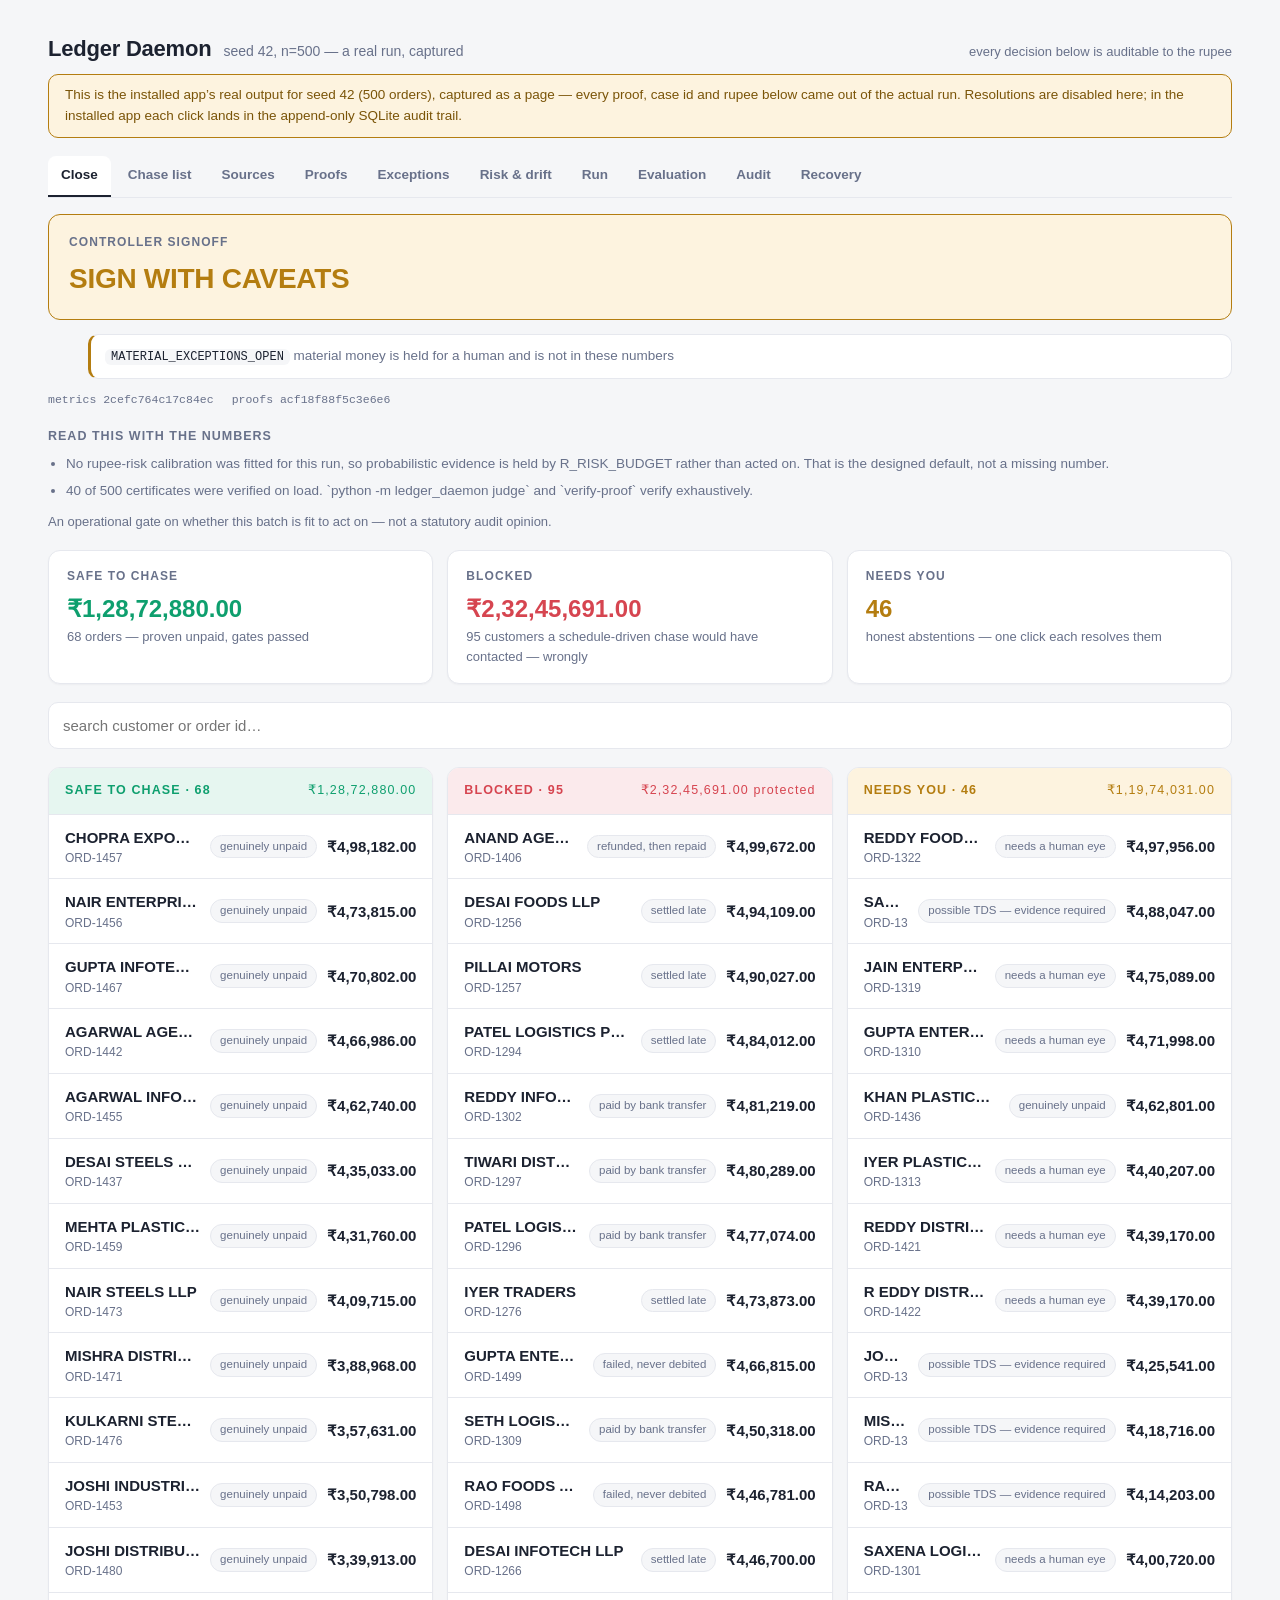
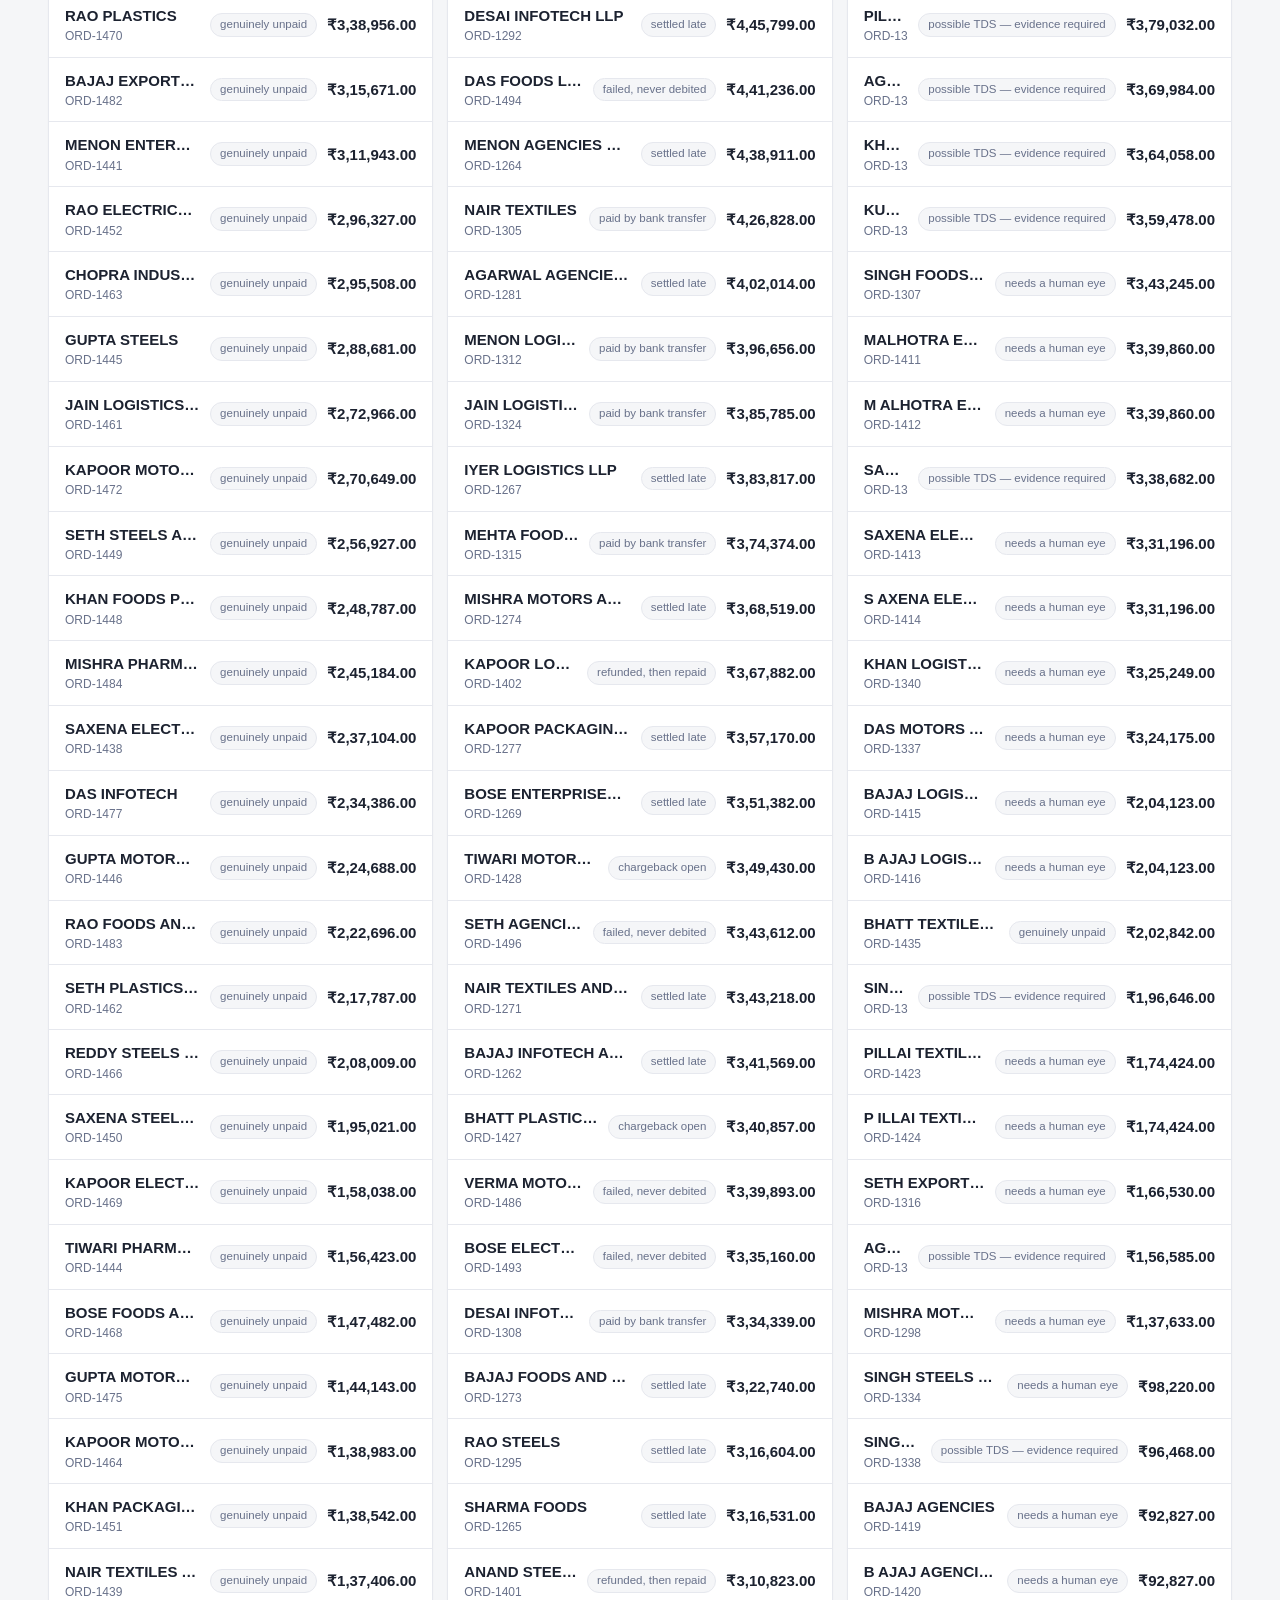
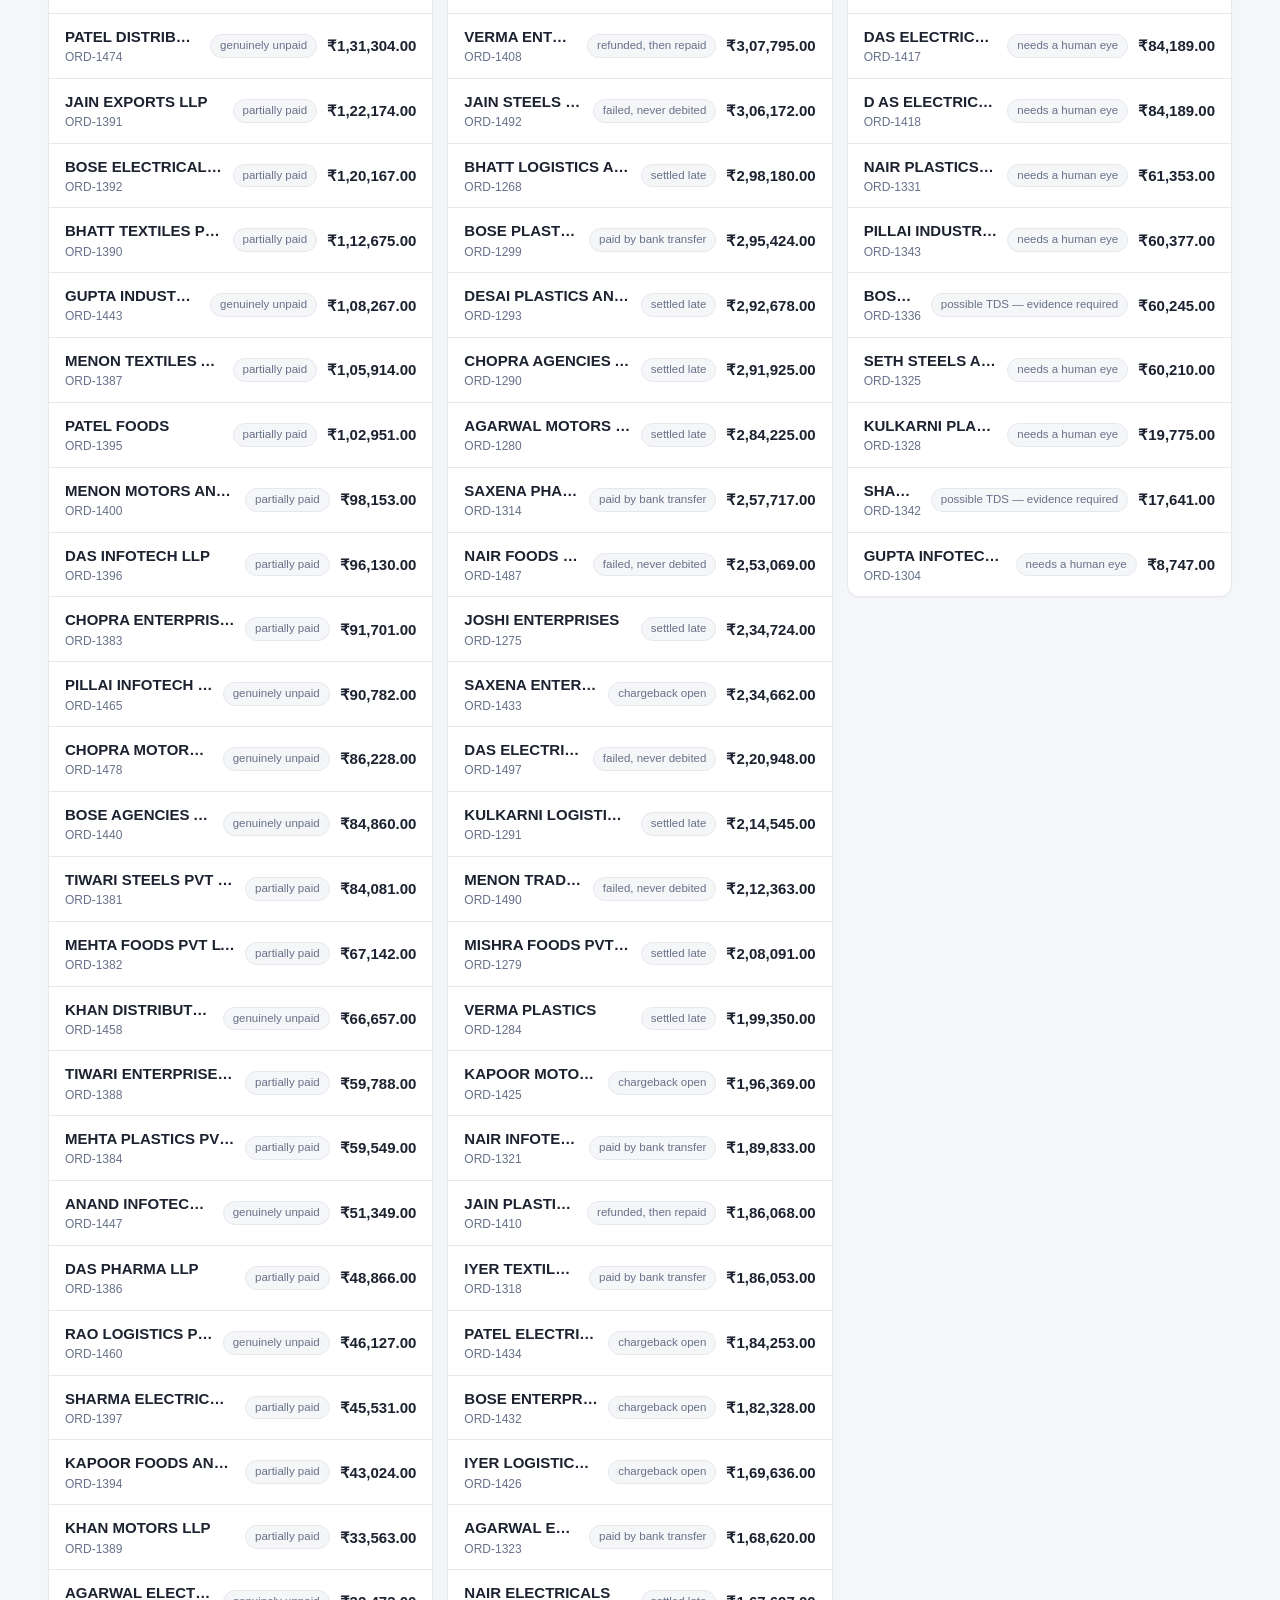
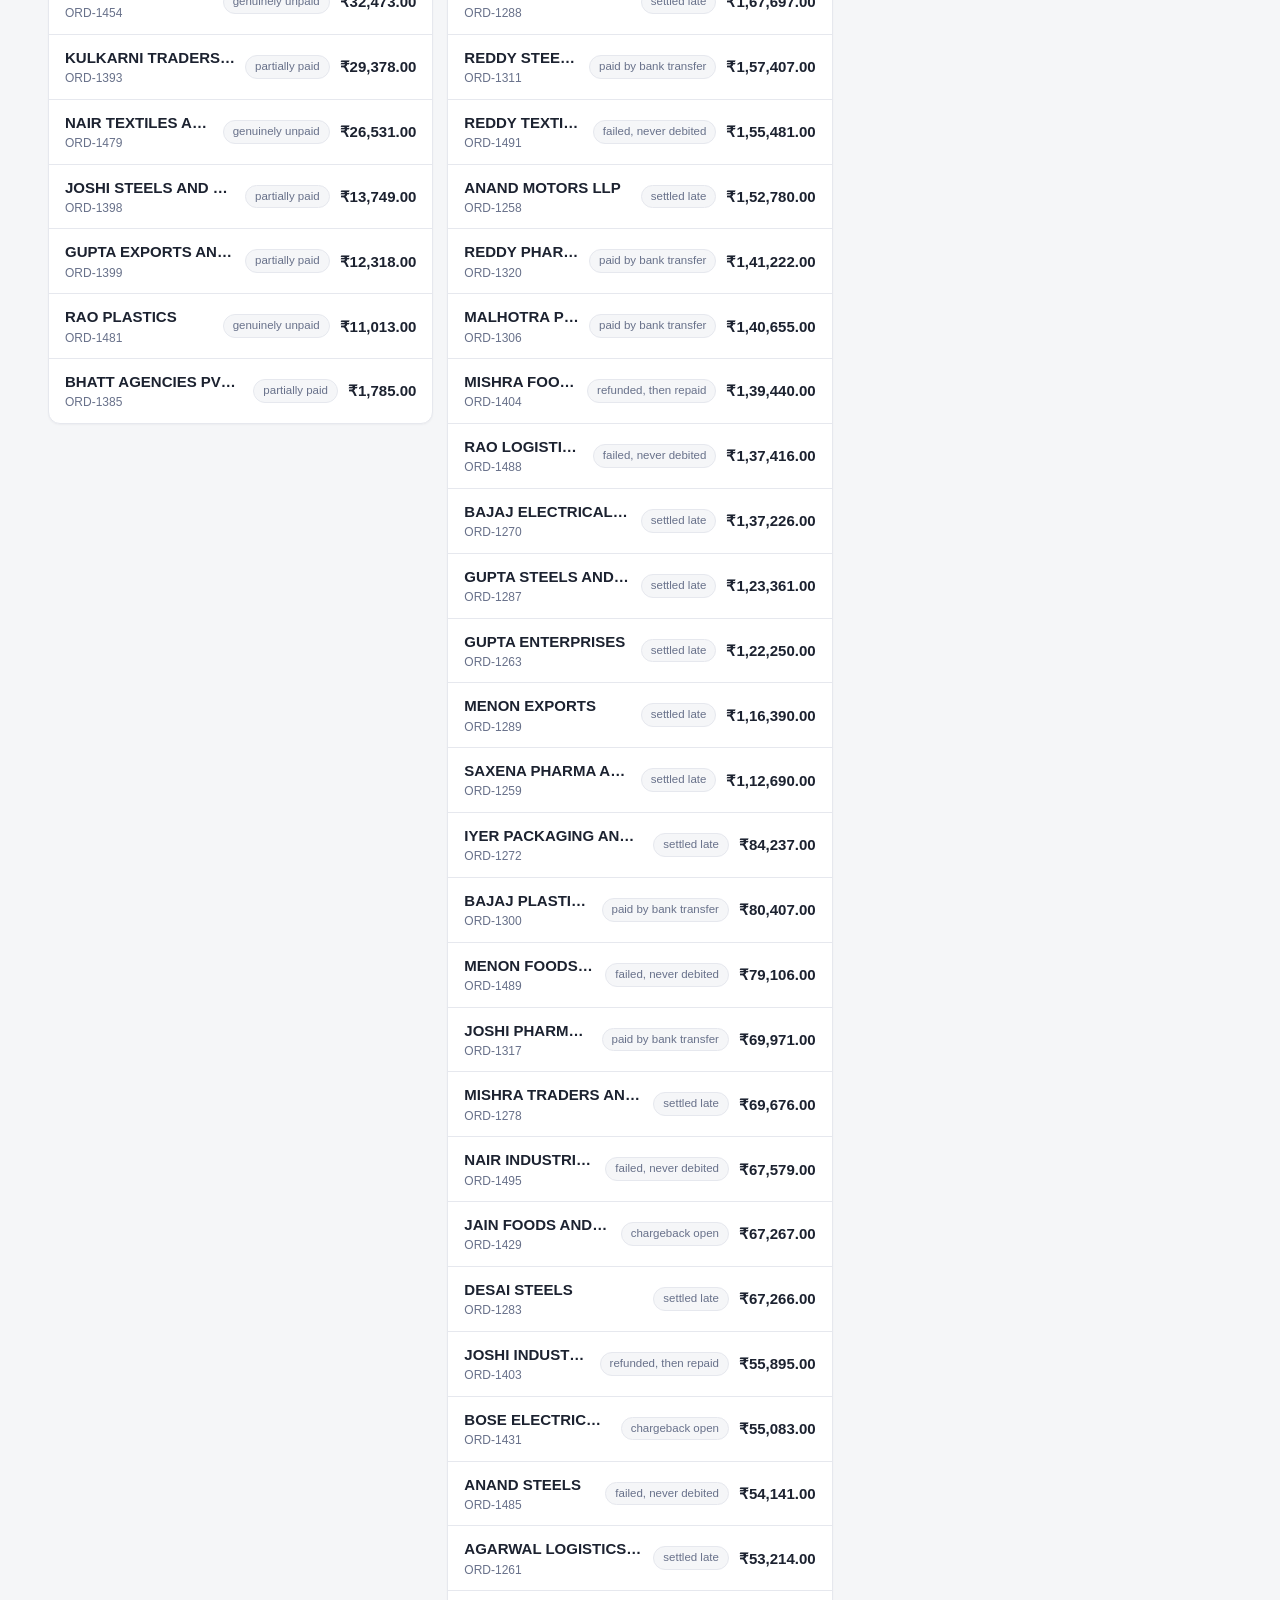
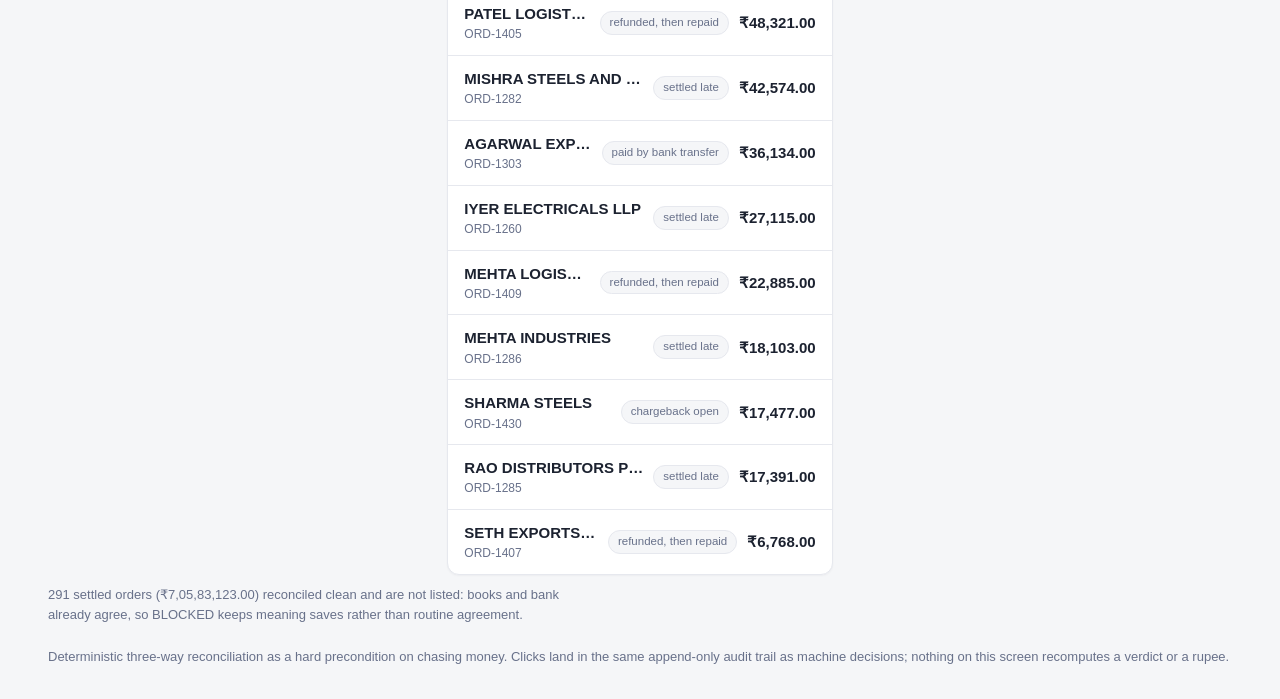
==== docs/demo.html @ 87329e74 "site: ship the captured operations screen on the same domain docs/demo.html is the real seed-42 run " ====
<!doctype html>
<html lang="en">
<head>
<meta charset="utf-8">
<meta name="viewport" content="width=device-width,initial-scale=1">
<meta name="description" content="The real Ledger Daemon operations screen - a captured seed-42 run: signoff, chase list, proofs, exceptions, risk and audit.">
<title>Ledger Daemon Demo</title>
<style>
:root { --bg:#f5f6f8; --card:#ffffff; --line:#e6e8ee; --tx:#1c2230; --dim:#68718a;
        --safe:#0e9f6e; --safebg:#e6f6f0; --block:#d64550; --blockbg:#fbeaec;
        --hold:#b47d10; --holdbg:#fdf3df; }
* { box-sizing:border-box; margin:0 }
body { background:var(--bg); color:var(--tx); padding:32px clamp(16px,4vw,48px);
       font:15px/1.55 -apple-system,"Segoe UI",Roboto,"Noto Sans",sans-serif }
header { display:flex; flex-wrap:wrap; align-items:baseline; gap:12px; margin-bottom:8px }
h1 { font-size:22px; font-weight:650; letter-spacing:-.01em }
.src { color:var(--dim); font-size:14px }
.tag { margin-left:auto; color:var(--dim); font-size:13px }
.tiles { display:grid; grid-template-columns:repeat(3,1fr); gap:14px; margin:18px 0 10px }
.tile { background:var(--card); border:1px solid var(--line); border-radius:12px;
        padding:16px 18px; box-shadow:0 1px 2px rgba(16,24,40,.04) }
.tile .k { font-size:12px; font-weight:600; letter-spacing:.09em; color:var(--dim) }
.tile .v { font-size:24px; font-weight:650; margin-top:4px;
           font-variant-numeric:tabular-nums }
.tile .n { color:var(--dim); font-size:13px }
.tile.safe .v { color:var(--safe) } .tile.block .v { color:var(--block) }
.tile.hold .v { color:var(--hold) }
.search { width:100%; margin:8px 0 18px; padding:11px 14px; font:inherit;
          border:1px solid var(--line); border-radius:10px; background:var(--card) }
.search:focus { outline:2px solid #c6d4f7 }
.cols { display:grid; grid-template-columns:repeat(3,1fr); gap:14px; align-items:start }
.col { background:var(--card); border:1px solid var(--line); border-radius:12px;
       overflow:hidden; box-shadow:0 1px 2px rgba(16,24,40,.04) }
.col > h2 { font-size:12.5px; font-weight:650; letter-spacing:.09em; padding:13px 16px;
       display:flex; justify-content:space-between; border-bottom:1px solid var(--line) }
.col.safe > h2 { color:var(--safe); background:var(--safebg) }
.col.block > h2 { color:var(--block); background:var(--blockbg) }
.col.hold > h2 { color:var(--hold); background:var(--holdbg) }
.col > h2 .sum { font-weight:500; font-variant-numeric:tabular-nums }
.row { border-bottom:1px solid var(--line) }
.row:last-child { border-bottom:none }
.row summary { display:flex; align-items:center; gap:10px; padding:11px 16px;
               cursor:pointer; list-style:none }
.row summary::-webkit-details-marker { display:none }
.row summary:hover { background:#fafbfd }
.cust { flex:1; min-width:0; font-weight:550; overflow:hidden;
        text-overflow:ellipsis; white-space:nowrap }
.oid { display:block; font-size:12px; font-weight:400; color:var(--dim) }
.badge { font-size:11.5px; color:var(--dim); background:var(--bg);
         border:1px solid var(--line); border-radius:99px; padding:2px 9px;
         white-space:nowrap }
.amt { font-variant-numeric:tabular-nums; font-weight:600; white-space:nowrap }
.detail { padding:2px 16px 14px; color:var(--dim); font-size:13.5px }
.rule { font-family:ui-monospace,Consolas,monospace; font-size:12px;
        color:var(--tx); background:var(--bg); border-radius:6px; padding:1px 6px }
.pm { color:var(--hold) }
.case { display:block; margin-top:6px; font-family:ui-monospace,Consolas,monospace;
        font-size:11.5px; color:var(--dim) }
.proof { margin-top:8px }
.proof > summary { cursor:pointer; font-family:ui-monospace,Consolas,monospace;
        font-size:11.5px; color:var(--dim) }
.proof pre { margin-top:6px; padding:10px 12px; background:var(--bg);
        border:1px solid var(--line); border-radius:8px; overflow-x:auto;
        font-size:11px; line-height:1.5; color:var(--tx) }
.acts { margin-top:12px; display:flex; flex-wrap:wrap; gap:10px }
.acts button { font:inherit; font-size:13.5px; font-weight:550; cursor:pointer;
        border-radius:9px; padding:9px 14px; border:1px solid transparent }
.acts .ok { background:var(--safe); color:#fff }
.acts .ok:hover { filter:brightness(1.06) }
.acts .warn { background:#fff; color:var(--block); border-color:var(--block) }
.acts .warn:hover { background:var(--blockbg) }
.acts button:disabled { opacity:.5; cursor:wait }
.empty { padding:20px 16px; color:var(--dim) }
footer { margin-top:22px; color:var(--dim); font-size:13px }
@media (max-width:1020px) { .cols,.tiles { grid-template-columns:1fr } }

nav.tabs { display:flex; flex-wrap:wrap; gap:4px; margin:18px 0 16px;
        border-bottom:1px solid var(--line) }
nav.tabs button { font:inherit; font-size:13.5px; font-weight:550; cursor:pointer;
        background:none; border:none; border-bottom:2px solid transparent;
        color:var(--dim); padding:9px 13px; border-radius:8px 8px 0 0 }
nav.tabs button:hover { background:var(--card); color:var(--tx) }
nav.tabs button[aria-selected="true"] { color:var(--tx); border-bottom-color:var(--tx);
        background:var(--card) }
nav.tabs button:focus-visible { outline:2px solid #c6d4f7; outline-offset:-2px }
.panel[hidden] { display:none }
.panel > h3 { font-size:12.5px; font-weight:650; letter-spacing:.08em; color:var(--dim);
        text-transform:uppercase; margin:22px 0 10px }
.panel > h3:first-child { margin-top:4px }
.card, table.kv, table.grid { background:var(--card); border:1px solid var(--line);
        border-radius:12px; overflow:hidden; width:100% }
table.kv, table.grid { border-collapse:separate; border-spacing:0; font-size:13.5px }
table.kv th, table.grid th { text-align:left; font-weight:550; color:var(--dim);
        padding:9px 14px; white-space:nowrap }
table.kv td, table.grid td { padding:9px 14px; font-variant-numeric:tabular-nums }
table.kv tr + tr th, table.kv tr + tr td,
table.grid tbody tr th, table.grid tbody tr td { border-top:1px solid var(--line) }
table.grid thead th { background:var(--bg); font-size:11.5px; letter-spacing:.06em;
        text-transform:uppercase }
table.grid td.bad { color:var(--block); font-weight:600 }
.signoff { border-radius:12px; border:1px solid var(--line); padding:18px 20px;
        background:var(--card) }
.signoff .k { font-size:12px; font-weight:600; letter-spacing:.09em; color:var(--dim) }
.signoff .v { font-size:28px; font-weight:680; margin-top:6px; letter-spacing:-.01em }
.signoff.safe { border-color:var(--safe); background:var(--safebg) }
.signoff.safe .v { color:var(--safe) }
.signoff.hold { border-color:var(--hold); background:var(--holdbg) }
.signoff.hold .v { color:var(--hold) }
.signoff.block { border-color:var(--block); background:var(--blockbg) }
.signoff.block .v { color:var(--block) }
ul.codes { list-style:none; margin:14px 0 0; display:grid; gap:8px }
ul.codes li { background:var(--card); border:1px solid var(--line); border-radius:10px;
        padding:11px 14px; font-size:13.5px; color:var(--dim) }
ul.codes li.blk { border-left:3px solid var(--block) }
ul.codes li.cav { border-left:3px solid var(--hold) }
ul.codes code, .fine code, table code { font-family:ui-monospace,Consolas,monospace;
        font-size:12px; color:var(--tx); background:var(--bg); border-radius:6px;
        padding:1px 6px }
.hashes { display:flex; gap:18px; margin-top:12px; color:var(--dim);
        font-family:ui-monospace,Consolas,monospace; font-size:11.5px }
.notes { margin-top:18px }
.notes h3 { font-size:12.5px; letter-spacing:.08em; text-transform:uppercase;
        color:var(--dim); margin-bottom:8px }
.notes ul { margin:0; padding-left:18px; color:var(--dim); font-size:13.5px;
        display:grid; gap:6px }
.fine { color:var(--dim); font-size:13px; margin-top:10px; max-width:76ch }
.bar { display:flex; align-items:center; gap:12px; margin:7px 0; font-size:13.5px }
.bar .lbl { width:110px; color:var(--dim) }
.bar .track { flex:1; height:9px; background:var(--card); border:1px solid var(--line);
        border-radius:99px; overflow:hidden }
.bar .fill { display:block; height:100%; background:var(--dim) }
.bar .fill.exact { background:var(--safe) }
.bar .fill.probabilistic { background:var(--hold) }
.bar .num { width:52px; text-align:right; font-variant-numeric:tabular-nums }
pre.report { background:var(--card); border:1px solid var(--line); border-radius:12px;
        padding:16px 18px; overflow-x:auto; font-size:12px; line-height:1.5 }
details.card { margin-bottom:8px }
details.card > summary { cursor:pointer; padding:11px 14px; font-size:13px;
        font-family:ui-monospace,Consolas,monospace; color:var(--dim) }
details.card pre { margin:0; padding:12px 14px; border-top:1px solid var(--line);
        background:var(--bg); overflow-x:auto; font-size:11px; line-height:1.5 }
.tablewrap { overflow-x:auto }
</style>
</head>
<body>

<header><h1>Ledger Daemon</h1><span class="src">seed 42, n=500 — a real run, captured</span>
<span class="tag">every decision below is auditable to the rupee</span></header><div style="border:1px solid #b47d10;background:#fdf3df;color:#7a5408;border-radius:10px;padding:10px 16px;margin:4px 0 14px;font-size:13.5px">This is the installed app&rsquo;s real output for seed 42 (500 orders), captured as a page &mdash; every proof, case id and rupee below came out of the actual run. Resolutions are disabled here; in the installed app each click lands in the append-only SQLite audit trail.</div>
<nav class="tabs" role="tablist"><button role="tab" data-tab="close" aria-selected="true">Close</button><button role="tab" data-tab="chase" aria-selected="false">Chase list</button><button role="tab" data-tab="sources" aria-selected="false">Sources</button><button role="tab" data-tab="proofs" aria-selected="false">Proofs</button><button role="tab" data-tab="cases" aria-selected="false">Exceptions</button><button role="tab" data-tab="risk" aria-selected="false">Risk &amp; drift</button><button role="tab" data-tab="run" aria-selected="false">Run</button><button role="tab" data-tab="evaluation" aria-selected="false">Evaluation</button><button role="tab" data-tab="audit" aria-selected="false">Audit</button><button role="tab" data-tab="recovery" aria-selected="false">Recovery</button></nav>
<section class="panel" data-panel="close"><div class="signoff hold"><div class="k">CONTROLLER SIGNOFF</div><div class="v">SIGN WITH CAVEATS</div></div><ul class="codes"><li class="cav"><code>MATERIAL_EXCEPTIONS_OPEN</code> material money is held for a human and is not in these numbers</li></ul><div class="hashes"><span>metrics 2cefc764c17c84ec</span><span>proofs acf18f88f5c3e6e6</span></div><div class="notes"><h3>Read this with the numbers</h3><ul><li>No rupee-risk calibration was fitted for this run, so probabilistic evidence is held by R_RISK_BUDGET rather than acted on. That is the designed default, not a missing number.</li><li>40 of 500 certificates were verified on load. `python -m ledger_daemon judge` and `verify-proof` verify exhaustively.</li></ul></div><p class="fine">An operational gate on whether this batch is fit to act on &mdash; not a statutory audit opinion.</p>
<div class="tiles">
<div class="tile safe" data-goto="chase"><div class="k">SAFE TO CHASE</div>
<div class="v">₹1,28,72,880.00</div>
<div class="n">68 orders &mdash; proven unpaid, gates passed</div></div>
<div class="tile block" data-goto="chase"><div class="k">BLOCKED</div>
<div class="v">₹2,32,45,691.00</div>
<div class="n">95 customers a schedule-driven chase would have contacted &mdash; wrongly</div></div>
<div class="tile hold" data-goto="cases"><div class="k">NEEDS YOU</div>
<div class="v">46</div>
<div class="n">honest abstentions &mdash; one click each resolves them</div></div>
</div>
<input id="q" class="search" type="search"
 placeholder="search customer or order id&hellip;" autocomplete="off">
<div class="cols">
<section class="col safe"><h2>SAFE TO CHASE &middot; 68
<span class="sum">₹1,28,72,880.00</span></h2><details class="row" data-search="ord-1457 chopra exports pvt ltd"><summary><span class="cust">CHOPRA EXPORTS PVT LTD<span class="oid">ORD-1457</span></span><span class="badge">genuinely unpaid</span><span class="amt">₹4,98,182.00</span></summary><div class="detail"><span class="rule">R_ALLOW</span> all gates passed for CREATE_PAYMENT_LINK <details class="proof"><summary>proof e771f0a2f04d121d&hellip;</summary><pre>ORD-1457 — genuinely_unpaid                                [claim] e771f0a2f04d121d981f46e509cebe590048960f71944c3f7284fb29ceac9030
   |- proof integrity                                      [ok]
   |  |- proof hash                                        [ok]    e771f0a2f04d121d981f46e509cebe590048960f71944c3f7284fb29ceac9030
   |  `- certificate version                                       2
   |- source integrity                                     [claim] 2 rows bound by hash — `verify-proof` recomputes these from the source files
   |  |- BATCH_ROOT                                        [claim] 699a7bc03f9897f67f6e210e26f89d8b0db757b63230e2f61d6fa7659660c482
   |  `- ORD-1457                                          [claim] 8139efecd185fca0886ced1e9902c1d3b80ab9255d49bfc062671f7537d76869
   |- amount identity                                      [ok]    integer paise; signed terms must sum to zero
   |  |- invoice                                                   +₹4,98,182.00   ORD-1457.amount_paise
   |  |- unpaid_exposure                                           -₹4,98,182.00
   |  |- sum of signed terms                               [ok]    +₹0.00
   |  |- money received                                            ₹0.00
   |  `- delta due                                                 ₹0.00
   |- rules applied
   |  |- RECON.exhausted
   |  `- VERDICT.genuinely_unpaid
   |- calibration and configuration                        [claim] the abstention threshold and engine switches this verdict was decided under
   |  |- calibration_id                                    [claim] sha256:c240f44d70baf5f6564fbce4eb3a5ab15ea1f6831fd5dc4175989f7695414de0
   |  |- config_hash                                       [claim] 01a904bed4389344b1b5750cafef5a661dfe0f41aebea7393eb5d7540d0c13c4
   |  `- generated_at                                              2026-08-27T00:00:00Z
   `- policy consequence                                           policy.VERDICT_DISPOSITION, the same table the gate runs
      `- R1 disposition                                            CHASE — the only states collections may act on</pre></details></div></details>
<details class="row" data-search="ord-1456 nair enterprises and co"><summary><span class="cust">NAIR ENTERPRISES AND CO<span class="oid">ORD-1456</span></span><span class="badge">genuinely unpaid</span><span class="amt">₹4,73,815.00</span></summary><div class="detail"><span class="rule">R_ALLOW</span> all gates passed for CREATE_PAYMENT_LINK <details class="proof"><summary>proof 692b5655d969151d&hellip;</summary><pre>ORD-1456 — genuinely_unpaid                                [claim] 692b5655d969151d97fe55054bf8a84d4e721a80ff34a050bf794c44b2320a29
   |- proof integrity                                      [ok]
   |  |- proof hash                                        [ok]    692b5655d969151d97fe55054bf8a84d4e721a80ff34a050bf794c44b2320a29
   |  `- certificate version                                       2
   |- source integrity                                     [claim] 2 rows bound by hash — `verify-proof` recomputes these from the source files
   |  |- BATCH_ROOT                                        [claim] 699a7bc03f9897f67f6e210e26f89d8b0db757b63230e2f61d6fa7659660c482
   |  `- ORD-1456                                          [claim] 83313ab181a585db0b5a03f83f6e05a7593dfd8266339f0e338f9ce9295e8ea1
   |- amount identity                                      [ok]    integer paise; signed terms must sum to zero
   |  |- invoice                                                   +₹4,73,815.00   ORD-1456.amount_paise
   |  |- unpaid_exposure                                           -₹4,73,815.00
   |  |- sum of signed terms                               [ok]    +₹0.00
   |  |- money received                                            ₹0.00
   |  `- delta due                                                 ₹0.00
   |- rules applied
   |  |- RECON.exhausted
   |  `- VERDICT.genuinely_unpaid
   |- calibration and configuration                        [claim] the abstention threshold and engine switches this verdict was decided under
   |  |- calibration_id                                    [claim] sha256:c240f44d70baf5f6564fbce4eb3a5ab15ea1f6831fd5dc4175989f7695414de0
   |  |- config_hash                                       [claim] 01a904bed4389344b1b5750cafef5a661dfe0f41aebea7393eb5d7540d0c13c4
   |  `- generated_at                                              2026-08-27T00:00:00Z
   `- policy consequence                                           policy.VERDICT_DISPOSITION, the same table the gate runs
      `- R1 disposition                                            CHASE — the only states collections may act on</pre></details></div></details>
<details class="row" data-search="ord-1467 gupta infotech and sons"><summary><span class="cust">GUPTA INFOTECH AND SONS<span class="oid">ORD-1467</span></span><span class="badge">genuinely unpaid</span><span class="amt">₹4,70,802.00</span></summary><div class="detail"><span class="rule">R_ALLOW</span> all gates passed for CREATE_PAYMENT_LINK <details class="proof"><summary>proof ba353e6de414e582&hellip;</summary><pre>ORD-1467 — genuinely_unpaid                                [claim] ba353e6de414e5821a153883e8a7ab4d5fc2ffb8eebd45ea8ec0990a4c6216f5
   |- proof integrity                                      [ok]
   |  |- proof hash                                        [ok]    ba353e6de414e5821a153883e8a7ab4d5fc2ffb8eebd45ea8ec0990a4c6216f5
   |  `- certificate version                                       2
   |- source integrity                                     [claim] 2 rows bound by hash — `verify-proof` recomputes these from the source files
   |  |- BATCH_ROOT                                        [claim] 699a7bc03f9897f67f6e210e26f89d8b0db757b63230e2f61d6fa7659660c482
   |  `- ORD-1467                                          [claim] 4d1e311b31c344090e0ab16d3b2ad1b7c9565e7cbff22fadbc00c4ceea3bffc6
   |- amount identity                                      [ok]    integer paise; signed terms must sum to zero
   |  |- invoice                                                   +₹4,70,802.00   ORD-1467.amount_paise
   |  |- unpaid_exposure                                           -₹4,70,802.00
   |  |- sum of signed terms                               [ok]    +₹0.00
   |  |- money received                                            ₹0.00
   |  `- delta due                                                 ₹0.00
   |- rules applied
   |  |- RECON.exhausted
   |  `- VERDICT.genuinely_unpaid
   |- calibration and configuration                        [claim] the abstention threshold and engine switches this verdict was decided under
   |  |- calibration_id                                    [claim] sha256:c240f44d70baf5f6564fbce4eb3a5ab15ea1f6831fd5dc4175989f7695414de0
   |  |- config_hash                                       [claim] 01a904bed4389344b1b5750cafef5a661dfe0f41aebea7393eb5d7540d0c13c4
   |  `- generated_at                                              2026-08-27T00:00:00Z
   `- policy consequence                                           policy.VERDICT_DISPOSITION, the same table the gate runs
      `- R1 disposition                                            CHASE — the only states collections may act on</pre></details></div></details>
<details class="row" data-search="ord-1442 agarwal agencies"><summary><span class="cust">AGARWAL AGENCIES<span class="oid">ORD-1442</span></span><span class="badge">genuinely unpaid</span><span class="amt">₹4,66,986.00</span></summary><div class="detail"><span class="rule">R_ALLOW</span> all gates passed for CREATE_PAYMENT_LINK <details class="proof"><summary>proof 11a7199fcab1191f&hellip;</summary><pre>ORD-1442 — genuinely_unpaid                                [claim] 11a7199fcab1191fe17ae094cf7ed56370bc5bb7301be624061ba691cfb5d777
   |- proof integrity                                      [ok]
   |  |- proof hash                                        [ok]    11a7199fcab1191fe17ae094cf7ed56370bc5bb7301be624061ba691cfb5d777
   |  `- certificate version                                       2
   |- source integrity                                     [claim] 2 rows bound by hash — `verify-proof` recomputes these from the source files
   |  |- BATCH_ROOT                                        [claim] 699a7bc03f9897f67f6e210e26f89d8b0db757b63230e2f61d6fa7659660c482
   |  `- ORD-1442                                          [claim] 1e2db9c16455c1655bed5bff07df7b5a06e7ad2ad8518c6531bc1adac92635c1
   |- amount identity                                      [ok]    integer paise; signed terms must sum to zero
   |  |- invoice                                                   +₹4,66,986.00   ORD-1442.amount_paise
   |  |- unpaid_exposure                                           -₹4,66,986.00
   |  |- sum of signed terms                               [ok]    +₹0.00
   |  |- money received                                            ₹0.00
   |  `- delta due                                                 ₹0.00
   |- rules applied
   |  |- RECON.exhausted
   |  `- VERDICT.genuinely_unpaid
   |- calibration and configuration                        [claim] the abstention threshold and engine switches this verdict was decided under
   |  |- calibration_id                                    [claim] sha256:c240f44d70baf5f6564fbce4eb3a5ab15ea1f6831fd5dc4175989f7695414de0
   |  |- config_hash                                       [claim] 01a904bed4389344b1b5750cafef5a661dfe0f41aebea7393eb5d7540d0c13c4
   |  `- generated_at                                              2026-08-27T00:00:00Z
   `- policy consequence                                           policy.VERDICT_DISPOSITION, the same table the gate runs
      `- R1 disposition                                            CHASE — the only states collections may act on</pre></details></div></details>
<details class="row" data-search="ord-1455 agarwal infotech"><summary><span class="cust">AGARWAL INFOTECH<span class="oid">ORD-1455</span></span><span class="badge">genuinely unpaid</span><span class="amt">₹4,62,740.00</span></summary><div class="detail"><span class="rule">R_ALLOW</span> all gates passed for CREATE_PAYMENT_LINK <details class="proof"><summary>proof fdde0adf228e7ac5&hellip;</summary><pre>ORD-1455 — genuinely_unpaid                                [claim] fdde0adf228e7ac54d35d2540b08a27852aa1c748a8fee50a3200e0fd574015f
   |- proof integrity                                      [ok]
   |  |- proof hash                                        [ok]    fdde0adf228e7ac54d35d2540b08a27852aa1c748a8fee50a3200e0fd574015f
   |  `- certificate version                                       2
   |- source integrity                                     [claim] 2 rows bound by hash — `verify-proof` recomputes these from the source files
   |  |- BATCH_ROOT                                        [claim] 699a7bc03f9897f67f6e210e26f89d8b0db757b63230e2f61d6fa7659660c482
   |  `- ORD-1455                                          [claim] 9d2512c9d7ef471b86133db0aaf5c22c630d9a29b5700770e2f9af35515d2a0b
   |- amount identity                                      [ok]    integer paise; signed terms must sum to zero
   |  |- invoice                                                   +₹4,62,740.00   ORD-1455.amount_paise
   |  |- unpaid_exposure                                           -₹4,62,740.00
   |  |- sum of signed terms                               [ok]    +₹0.00
   |  |- money received                                            ₹0.00
   |  `- delta due                                                 ₹0.00
   |- rules applied
   |  |- RECON.exhausted
   |  `- VERDICT.genuinely_unpaid
   |- calibration and configuration                        [claim] the abstention threshold and engine switches this verdict was decided under
   |  |- calibration_id                                    [claim] sha256:c240f44d70baf5f6564fbce4eb3a5ab15ea1f6831fd5dc4175989f7695414de0
   |  |- config_hash                                       [claim] 01a904bed4389344b1b5750cafef5a661dfe0f41aebea7393eb5d7540d0c13c4
   |  `- generated_at                                              2026-08-27T00:00:00Z
   `- policy consequence                                           policy.VERDICT_DISPOSITION, the same table the gate runs
      `- R1 disposition                                            CHASE — the only states collections may act on</pre></details></div></details>
<details class="row" data-search="ord-1437 desai steels pvt ltd"><summary><span class="cust">DESAI STEELS PVT LTD<span class="oid">ORD-1437</span></span><span class="badge">genuinely unpaid</span><span class="amt">₹4,35,033.00</span></summary><div class="detail"><span class="rule">R_ALLOW</span> all gates passed for CREATE_PAYMENT_LINK <details class="proof"><summary>proof 46cd33baf8b43417&hellip;</summary><pre>ORD-1437 — genuinely_unpaid                                [claim] 46cd33baf8b43417cbea860c3025ccd0ed4d2e9b097e307a5c4dc9f0eb461a58
   |- proof integrity                                      [ok]
   |  |- proof hash                                        [ok]    46cd33baf8b43417cbea860c3025ccd0ed4d2e9b097e307a5c4dc9f0eb461a58
   |  `- certificate version                                       2
   |- source integrity                                     [claim] 2 rows bound by hash — `verify-proof` recomputes these from the source files
   |  |- BATCH_ROOT                                        [claim] 699a7bc03f9897f67f6e210e26f89d8b0db757b63230e2f61d6fa7659660c482
   |  `- ORD-1437                                          [claim] ab5f9f5b35371f3602cdf386e0bf2baa61d6139d70941d89272f17fb1fbde89b
   |- amount identity                                      [ok]    integer paise; signed terms must sum to zero
   |  |- invoice                                                   +₹4,35,033.00   ORD-1437.amount_paise
   |  |- unpaid_exposure                                           -₹4,35,033.00
   |  |- sum of signed terms                               [ok]    +₹0.00
   |  |- money received                                            ₹0.00
   |  `- delta due                                                 ₹0.00
   |- rules applied
   |  |- RECON.exhausted
   |  `- VERDICT.genuinely_unpaid
   |- calibration and configuration                        [claim] the abstention threshold and engine switches this verdict was decided under
   |  |- calibration_id                                    [claim] sha256:c240f44d70baf5f6564fbce4eb3a5ab15ea1f6831fd5dc4175989f7695414de0
   |  |- config_hash                                       [claim] 01a904bed4389344b1b5750cafef5a661dfe0f41aebea7393eb5d7540d0c13c4
   |  `- generated_at                                              2026-08-27T00:00:00Z
   `- policy consequence                                           policy.VERDICT_DISPOSITION, the same table the gate runs
      `- R1 disposition                                            CHASE — the only states collections may act on</pre></details></div></details>
<details class="row" data-search="ord-1459 mehta plastics llp"><summary><span class="cust">MEHTA PLASTICS LLP<span class="oid">ORD-1459</span></span><span class="badge">genuinely unpaid</span><span class="amt">₹4,31,760.00</span></summary><div class="detail"><span class="rule">R_ALLOW</span> all gates passed for CREATE_PAYMENT_LINK <details class="proof"><summary>proof 1482ff88d4a97aaf&hellip;</summary><pre>ORD-1459 — genuinely_unpaid                                [claim] 1482ff88d4a97aaf085835cbb3426006ff7f3a090d03e548d3a7c905fdf61f7e
   |- proof integrity                                      [ok]
   |  |- proof hash                                        [ok]    1482ff88d4a97aaf085835cbb3426006ff7f3a090d03e548d3a7c905fdf61f7e
   |  `- certificate version                                       2
   |- source integrity                                     [claim] 2 rows bound by hash — `verify-proof` recomputes these from the source files
   |  |- BATCH_ROOT                                        [claim] 699a7bc03f9897f67f6e210e26f89d8b0db757b63230e2f61d6fa7659660c482
   |  `- ORD-1459                                          [claim] d764de5d8e5768da22f4356ade96236ccb4a5694f5e299420b47aa56606f39a3
   |- amount identity                                      [ok]    integer paise; signed terms must sum to zero
   |  |- invoice                                                   +₹4,31,760.00   ORD-1459.amount_paise
   |  |- unpaid_exposure                                           -₹4,31,760.00
   |  |- sum of signed terms                               [ok]    +₹0.00
   |  |- money received                                            ₹0.00
   |  `- delta due                                                 ₹0.00
   |- rules applied
   |  |- RECON.exhausted
   |  `- VERDICT.genuinely_unpaid
   |- calibration and configuration                        [claim] the abstention threshold and engine switches this verdict was decided under
   |  |- calibration_id                                    [claim] sha256:c240f44d70baf5f6564fbce4eb3a5ab15ea1f6831fd5dc4175989f7695414de0
   |  |- config_hash                                       [claim] 01a904bed4389344b1b5750cafef5a661dfe0f41aebea7393eb5d7540d0c13c4
   |  `- generated_at                                              2026-08-27T00:00:00Z
   `- policy consequence                                           policy.VERDICT_DISPOSITION, the same table the gate runs
      `- R1 disposition                                            CHASE — the only states collections may act on</pre></details></div></details>
<details class="row" data-search="ord-1473 nair steels llp"><summary><span class="cust">NAIR STEELS LLP<span class="oid">ORD-1473</span></span><span class="badge">genuinely unpaid</span><span class="amt">₹4,09,715.00</span></summary><div class="detail"><span class="rule">R_ALLOW</span> all gates passed for CREATE_PAYMENT_LINK <details class="proof"><summary>proof c8bee8feadaa3f52&hellip;</summary><pre>ORD-1473 — genuinely_unpaid                                [claim] c8bee8feadaa3f52cc80250d224b6c92e947c662790bed8e5cc4606e4d217274
   |- proof integrity                                      [ok]
   |  |- proof hash                                        [ok]    c8bee8feadaa3f52cc80250d224b6c92e947c662790bed8e5cc4606e4d217274
   |  `- certificate version                                       2
   |- source integrity                                     [claim] 2 rows bound by hash — `verify-proof` recomputes these from the source files
   |  |- BATCH_ROOT                                        [claim] 699a7bc03f9897f67f6e210e26f89d8b0db757b63230e2f61d6fa7659660c482
   |  `- ORD-1473                                          [claim] c0dd37e26416f93502880785a63909187a8d9946398258abfb488627282324ba
   |- amount identity                                      [ok]    integer paise; signed terms must sum to zero
   |  |- invoice                                                   +₹4,09,715.00   ORD-1473.amount_paise
   |  |- unpaid_exposure                                           -₹4,09,715.00
   |  |- sum of signed terms                               [ok]    +₹0.00
   |  |- money received                                            ₹0.00
   |  `- delta due                                                 ₹0.00
   |- rules applied
   |  |- RECON.exhausted
   |  `- VERDICT.genuinely_unpaid
   |- calibration and configuration                        [claim] the abstention threshold and engine switches this verdict was decided under
   |  |- calibration_id                                    [claim] sha256:c240f44d70baf5f6564fbce4eb3a5ab15ea1f6831fd5dc4175989f7695414de0
   |  |- config_hash                                       [claim] 01a904bed4389344b1b5750cafef5a661dfe0f41aebea7393eb5d7540d0c13c4
   |  `- generated_at                                              2026-08-27T00:00:00Z
   `- policy consequence                                           policy.VERDICT_DISPOSITION, the same table the gate runs
      `- R1 disposition                                            CHASE — the only states collections may act on</pre></details></div></details>
<details class="row" data-search="ord-1471 mishra distributors and co"><summary><span class="cust">MISHRA DISTRIBUTORS AND CO<span class="oid">ORD-1471</span></span><span class="badge">genuinely unpaid</span><span class="amt">₹3,88,968.00</span></summary><div class="detail"><span class="rule">R_ALLOW</span> all gates passed for CREATE_PAYMENT_LINK <details class="proof"><summary>proof 81e195c178e81047&hellip;</summary><pre>ORD-1471 — genuinely_unpaid                                [claim] 81e195c178e810470e11f4925b7eecec7a97073a2c24566148b3b76010ff2cb3
   |- proof integrity                                      [ok]
   |  |- proof hash                                        [ok]    81e195c178e810470e11f4925b7eecec7a97073a2c24566148b3b76010ff2cb3
   |  `- certificate version                                       2
   |- source integrity                                     [claim] 2 rows bound by hash — `verify-proof` recomputes these from the source files
   |  |- BATCH_ROOT                                        [claim] 699a7bc03f9897f67f6e210e26f89d8b0db757b63230e2f61d6fa7659660c482
   |  `- ORD-1471                                          [claim] 3ce832a13bcd317ba115db4a5e1373fffd810a2c1c80af3ca25775e826f4d9c2
   |- amount identity                                      [ok]    integer paise; signed terms must sum to zero
   |  |- invoice                                                   +₹3,88,968.00   ORD-1471.amount_paise
   |  |- unpaid_exposure                                           -₹3,88,968.00
   |  |- sum of signed terms                               [ok]    +₹0.00
   |  |- money received                                            ₹0.00
   |  `- delta due                                                 ₹0.00
   |- rules applied
   |  |- RECON.exhausted
   |  `- VERDICT.genuinely_unpaid
   |- calibration and configuration                        [claim] the abstention threshold and engine switches this verdict was decided under
   |  |- calibration_id                                    [claim] sha256:c240f44d70baf5f6564fbce4eb3a5ab15ea1f6831fd5dc4175989f7695414de0
   |  |- config_hash                                       [claim] 01a904bed4389344b1b5750cafef5a661dfe0f41aebea7393eb5d7540d0c13c4
   |  `- generated_at                                              2026-08-27T00:00:00Z
   `- policy consequence                                           policy.VERDICT_DISPOSITION, the same table the gate runs
      `- R1 disposition                                            CHASE — the only states collections may act on</pre></details></div></details>
<details class="row" data-search="ord-1476 kulkarni steels pvt ltd"><summary><span class="cust">KULKARNI STEELS PVT LTD<span class="oid">ORD-1476</span></span><span class="badge">genuinely unpaid</span><span class="amt">₹3,57,631.00</span></summary><div class="detail"><span class="rule">R_ALLOW</span> all gates passed for CREATE_PAYMENT_LINK <details class="proof"><summary>proof bf36609f7853432a&hellip;</summary><pre>ORD-1476 — genuinely_unpaid                                [claim] bf36609f7853432a3b7992643a6441fe59a1c42a4efe42283e871a59193c898a
   |- proof integrity                                      [ok]
   |  |- proof hash                                        [ok]    bf36609f7853432a3b7992643a6441fe59a1c42a4efe42283e871a59193c898a
   |  `- certificate version                                       2
   |- source integrity                                     [claim] 2 rows bound by hash — `verify-proof` recomputes these from the source files
   |  |- BATCH_ROOT                                        [claim] 699a7bc03f9897f67f6e210e26f89d8b0db757b63230e2f61d6fa7659660c482
   |  `- ORD-1476                                          [claim] 1f24283b816ec95f0ac57dc45d6119e71c4e1f2ba98536f3dadd7b3a355fe262
   |- amount identity                                      [ok]    integer paise; signed terms must sum to zero
   |  |- invoice                                                   +₹3,57,631.00   ORD-1476.amount_paise
   |  |- unpaid_exposure                                           -₹3,57,631.00
   |  |- sum of signed terms                               [ok]    +₹0.00
   |  |- money received                                            ₹0.00
   |  `- delta due                                                 ₹0.00
   |- rules applied
   |  |- RECON.exhausted
   |  `- VERDICT.genuinely_unpaid
   |- calibration and configuration                        [claim] the abstention threshold and engine switches this verdict was decided under
   |  |- calibration_id                                    [claim] sha256:c240f44d70baf5f6564fbce4eb3a5ab15ea1f6831fd5dc4175989f7695414de0
   |  |- config_hash                                       [claim] 01a904bed4389344b1b5750cafef5a661dfe0f41aebea7393eb5d7540d0c13c4
   |  `- generated_at                                              2026-08-27T00:00:00Z
   `- policy consequence                                           policy.VERDICT_DISPOSITION, the same table the gate runs
      `- R1 disposition                                            CHASE — the only states collections may act on</pre></details></div></details>
<details class="row" data-search="ord-1453 joshi industries pvt ltd"><summary><span class="cust">JOSHI INDUSTRIES PVT LTD<span class="oid">ORD-1453</span></span><span class="badge">genuinely unpaid</span><span class="amt">₹3,50,798.00</span></summary><div class="detail"><span class="rule">R_ALLOW</span> all gates passed for CREATE_PAYMENT_LINK <details class="proof"><summary>proof 5305a2f863f937a8&hellip;</summary><pre>ORD-1453 — genuinely_unpaid                                [claim] 5305a2f863f937a8200dee1476657a78850bfd3bdd0eef5c87ef2be5f47f3387
   |- proof integrity                                      [ok]
   |  |- proof hash                                        [ok]    5305a2f863f937a8200dee1476657a78850bfd3bdd0eef5c87ef2be5f47f3387
   |  `- certificate version                                       2
   |- source integrity                                     [claim] 2 rows bound by hash — `verify-proof` recomputes these from the source files
   |  |- BATCH_ROOT                                        [claim] 699a7bc03f9897f67f6e210e26f89d8b0db757b63230e2f61d6fa7659660c482
   |  `- ORD-1453                                          [claim] 2e3e13ad3091f53f5e8c65f8e52c77df090aafd3b96d19788b881bb54043b058
   |- amount identity                                      [ok]    integer paise; signed terms must sum to zero
   |  |- invoice                                                   +₹3,50,798.00   ORD-1453.amount_paise
   |  |- unpaid_exposure                                           -₹3,50,798.00
   |  |- sum of signed terms                               [ok]    +₹0.00
   |  |- money received                                            ₹0.00
   |  `- delta due                                                 ₹0.00
   |- rules applied
   |  |- RECON.exhausted
   |  `- VERDICT.genuinely_unpaid
   |- calibration and configuration                        [claim] the abstention threshold and engine switches this verdict was decided under
   |  |- calibration_id                                    [claim] sha256:c240f44d70baf5f6564fbce4eb3a5ab15ea1f6831fd5dc4175989f7695414de0
   |  |- config_hash                                       [claim] 01a904bed4389344b1b5750cafef5a661dfe0f41aebea7393eb5d7540d0c13c4
   |  `- generated_at                                              2026-08-27T00:00:00Z
   `- policy consequence                                           policy.VERDICT_DISPOSITION, the same table the gate runs
      `- R1 disposition                                            CHASE — the only states collections may act on</pre></details></div></details>
<details class="row" data-search="ord-1480 joshi distributors llp"><summary><span class="cust">JOSHI DISTRIBUTORS LLP<span class="oid">ORD-1480</span></span><span class="badge">genuinely unpaid</span><span class="amt">₹3,39,913.00</span></summary><div class="detail"><span class="rule">R_ALLOW</span> all gates passed for CREATE_PAYMENT_LINK <details class="proof"><summary>proof 9a6f481f8e103a7d&hellip;</summary><pre>ORD-1480 — genuinely_unpaid                                [claim] 9a6f481f8e103a7de0d78ee3a81fb19cfbe9a36b7c01c690d4a7c78e7337d5a6
   |- proof integrity                                      [ok]
   |  |- proof hash                                        [ok]    9a6f481f8e103a7de0d78ee3a81fb19cfbe9a36b7c01c690d4a7c78e7337d5a6
   |  `- certificate version                                       2
   |- source integrity                                     [claim] 2 rows bound by hash — `verify-proof` recomputes these from the source files
   |  |- BATCH_ROOT                                        [claim] 699a7bc03f9897f67f6e210e26f89d8b0db757b63230e2f61d6fa7659660c482
   |  `- ORD-1480                                          [claim] b9ca4c2163bfcf0741553398dd10906e4e2825f7f7cb365da2a80ce82bfb6c01
   |- amount identity                                      [ok]    integer paise; signed terms must sum to zero
   |  |- invoice                                                   +₹3,39,913.00   ORD-1480.amount_paise
   |  |- unpaid_exposure                                           -₹3,39,913.00
   |  |- sum of signed terms                               [ok]    +₹0.00
   |  |- money received                                            ₹0.00
   |  `- delta due                                                 ₹0.00
   |- rules applied
   |  |- RECON.exhausted
   |  `- VERDICT.genuinely_unpaid
   |- calibration and configuration                        [claim] the abstention threshold and engine switches this verdict was decided under
   |  |- calibration_id                                    [claim] sha256:c240f44d70baf5f6564fbce4eb3a5ab15ea1f6831fd5dc4175989f7695414de0
   |  |- config_hash                                       [claim] 01a904bed4389344b1b5750cafef5a661dfe0f41aebea7393eb5d7540d0c13c4
   |  `- generated_at                                              2026-08-27T00:00:00Z
   `- policy consequence                                           policy.VERDICT_DISPOSITION, the same table the gate runs
      `- R1 disposition                                            CHASE — the only states collections may act on</pre></details></div></details>
<details class="row" data-search="ord-1470 rao plastics"><summary><span class="cust">RAO PLASTICS<span class="oid">ORD-1470</span></span><span class="badge">genuinely unpaid</span><span class="amt">₹3,38,956.00</span></summary><div class="detail"><span class="rule">R_ALLOW</span> all gates passed for CREATE_PAYMENT_LINK <details class="proof"><summary>proof 50567da2ae726cb3&hellip;</summary><pre>ORD-1470 — genuinely_unpaid                                [claim] 50567da2ae726cb3943f18910fd6afcdc765c186b916c1252ed92c2620b57935
   |- proof integrity                                      [ok]
   |  |- proof hash                                        [ok]    50567da2ae726cb3943f18910fd6afcdc765c186b916c1252ed92c2620b57935
   |  `- certificate version                                       2
   |- source integrity                                     [claim] 2 rows bound by hash — `verify-proof` recomputes these from the source files
   |  |- BATCH_ROOT                                        [claim] 699a7bc03f9897f67f6e210e26f89d8b0db757b63230e2f61d6fa7659660c482
   |  `- ORD-1470                                          [claim] a5da3ff230e8b43e62f958ffea025c0bdcc0f3a7b8e9dfb508eb96c26767118d
   |- amount identity                                      [ok]    integer paise; signed terms must sum to zero
   |  |- invoice                                                   +₹3,38,956.00   ORD-1470.amount_paise
   |  |- unpaid_exposure                                           -₹3,38,956.00
   |  |- sum of signed terms                               [ok]    +₹0.00
   |  |- money received                                            ₹0.00
   |  `- delta due                                                 ₹0.00
   |- rules applied
   |  |- RECON.exhausted
   |  `- VERDICT.genuinely_unpaid
   |- calibration and configuration                        [claim] the abstention threshold and engine switches this verdict was decided under
   |  |- calibration_id                                    [claim] sha256:c240f44d70baf5f6564fbce4eb3a5ab15ea1f6831fd5dc4175989f7695414de0
   |  |- config_hash                                       [claim] 01a904bed4389344b1b5750cafef5a661dfe0f41aebea7393eb5d7540d0c13c4
   |  `- generated_at                                              2026-08-27T00:00:00Z
   `- policy consequence                                           policy.VERDICT_DISPOSITION, the same table the gate runs
      `- R1 disposition                                            CHASE — the only states collections may act on</pre></details></div></details>
<details class="row" data-search="ord-1482 bajaj exports llp"><summary><span class="cust">BAJAJ EXPORTS LLP<span class="oid">ORD-1482</span></span><span class="badge">genuinely unpaid</span><span class="amt">₹3,15,671.00</span></summary><div class="detail"><span class="rule">R_ALLOW</span> all gates passed for CREATE_PAYMENT_LINK <details class="proof"><summary>proof 84346a933b800ff2&hellip;</summary><pre>ORD-1482 — genuinely_unpaid                                [claim] 84346a933b800ff2277f92a8f527a743115ae2baf1c0ed555f56b7f7f381d660
   |- proof integrity                                      [ok]
   |  |- proof hash                                        [ok]    84346a933b800ff2277f92a8f527a743115ae2baf1c0ed555f56b7f7f381d660
   |  `- certificate version                                       2
   |- source integrity                                     [claim] 2 rows bound by hash — `verify-proof` recomputes these from the source files
   |  |- BATCH_ROOT                                        [claim] 699a7bc03f9897f67f6e210e26f89d8b0db757b63230e2f61d6fa7659660c482
   |  `- ORD-1482                                          [claim] fb98443a5caf48e54a547e7929afed12d90356946d7b1c474f75d5a6b1973a5b
   |- amount identity                                      [ok]    integer paise; signed terms must sum to zero
   |  |- invoice                                                   +₹3,15,671.00   ORD-1482.amount_paise
   |  |- unpaid_exposure                                           -₹3,15,671.00
   |  |- sum of signed terms                               [ok]    +₹0.00
   |  |- money received                                            ₹0.00
   |  `- delta due                                                 ₹0.00
   |- rules applied
   |  |- RECON.exhausted
   |  `- VERDICT.genuinely_unpaid
   |- calibration and configuration                        [claim] the abstention threshold and engine switches this verdict was decided under
   |  |- calibration_id                                    [claim] sha256:c240f44d70baf5f6564fbce4eb3a5ab15ea1f6831fd5dc4175989f7695414de0
   |  |- config_hash                                       [claim] 01a904bed4389344b1b5750cafef5a661dfe0f41aebea7393eb5d7540d0c13c4
   |  `- generated_at                                              2026-08-27T00:00:00Z
   `- policy consequence                                           policy.VERDICT_DISPOSITION, the same table the gate runs
      `- R1 disposition                                            CHASE — the only states collections may act on</pre></details></div></details>
<details class="row" data-search="ord-1441 menon enterprises and sons"><summary><span class="cust">MENON ENTERPRISES AND SONS<span class="oid">ORD-1441</span></span><span class="badge">genuinely unpaid</span><span class="amt">₹3,11,943.00</span></summary><div class="detail"><span class="rule">R_ALLOW</span> all gates passed for CREATE_PAYMENT_LINK <details class="proof"><summary>proof 47ba4514bc393794&hellip;</summary><pre>ORD-1441 — genuinely_unpaid                                [claim] 47ba4514bc393794458b59a28391b37e610f5d6f5052eedcdd1c88de0637d374
   |- proof integrity                                      [ok]
   |  |- proof hash                                        [ok]    47ba4514bc393794458b59a28391b37e610f5d6f5052eedcdd1c88de0637d374
   |  `- certificate version                                       2
   |- source integrity                                     [claim] 2 rows bound by hash — `verify-proof` recomputes these from the source files
   |  |- BATCH_ROOT                                        [claim] 699a7bc03f9897f67f6e210e26f89d8b0db757b63230e2f61d6fa7659660c482
   |  `- ORD-1441                                          [claim] c29a2a1a52aeded01bf1e5c5bde24cc1e8d2c2ce49a7acc636c4168a94a5b3e0
   |- amount identity                                      [ok]    integer paise; signed terms must sum to zero
   |  |- invoice                                                   +₹3,11,943.00   ORD-1441.amount_paise
   |  |- unpaid_exposure                                           -₹3,11,943.00
   |  |- sum of signed terms                               [ok]    +₹0.00
   |  |- money received                                            ₹0.00
   |  `- delta due                                                 ₹0.00
   |- rules applied
   |  |- RECON.exhausted
   |  `- VERDICT.genuinely_unpaid
   |- calibration and configuration                        [claim] the abstention threshold and engine switches this verdict was decided under
   |  |- calibration_id                                    [claim] sha256:c240f44d70baf5f6564fbce4eb3a5ab15ea1f6831fd5dc4175989f7695414de0
   |  |- config_hash                                       [claim] 01a904bed4389344b1b5750cafef5a661dfe0f41aebea7393eb5d7540d0c13c4
   |  `- generated_at                                              2026-08-27T00:00:00Z
   `- policy consequence                                           policy.VERDICT_DISPOSITION, the same table the gate runs
      `- R1 disposition                                            CHASE — the only states collections may act on</pre></details></div></details>
<details class="row" data-search="ord-1452 rao electricals and sons"><summary><span class="cust">RAO ELECTRICALS AND SONS<span class="oid">ORD-1452</span></span><span class="badge">genuinely unpaid</span><span class="amt">₹2,96,327.00</span></summary><div class="detail"><span class="rule">R_ALLOW</span> all gates passed for CREATE_PAYMENT_LINK <details class="proof"><summary>proof 99a1902922f454bd&hellip;</summary><pre>ORD-1452 — genuinely_unpaid                                [claim] 99a1902922f454bd38d230f125a2e6d2a3935548a98cdcc052be71606f2bd6b0
   |- proof integrity                                      [ok]
   |  |- proof hash                                        [ok]    99a1902922f454bd38d230f125a2e6d2a3935548a98cdcc052be71606f2bd6b0
   |  `- certificate version                                       2
   |- source integrity                                     [claim] 2 rows bound by hash — `verify-proof` recomputes these from the source files
   |  |- BATCH_ROOT                                        [claim] 699a7bc03f9897f67f6e210e26f89d8b0db757b63230e2f61d6fa7659660c482
   |  `- ORD-1452                                          [claim] 832b7d4fab4c5359905c512a00a92a5e135442578de21a02b8267c0e44886a23
   |- amount identity                                      [ok]    integer paise; signed terms must sum to zero
   |  |- invoice                                                   +₹2,96,327.00   ORD-1452.amount_paise
   |  |- unpaid_exposure                                           -₹2,96,327.00
   |  |- sum of signed terms                               [ok]    +₹0.00
   |  |- money received                                            ₹0.00
   |  `- delta due                                                 ₹0.00
   |- rules applied
   |  |- RECON.exhausted
   |  `- VERDICT.genuinely_unpaid
   |- calibration and configuration                        [claim] the abstention threshold and engine switches this verdict was decided under
   |  |- calibration_id                                    [claim] sha256:c240f44d70baf5f6564fbce4eb3a5ab15ea1f6831fd5dc4175989f7695414de0
   |  |- config_hash                                       [claim] 01a904bed4389344b1b5750cafef5a661dfe0f41aebea7393eb5d7540d0c13c4
   |  `- generated_at                                              2026-08-27T00:00:00Z
   `- policy consequence                                           policy.VERDICT_DISPOSITION, the same table the gate runs
      `- R1 disposition                                            CHASE — the only states collections may act on</pre></details></div></details>
<details class="row" data-search="ord-1463 chopra industries pvt ltd"><summary><span class="cust">CHOPRA INDUSTRIES PVT LTD<span class="oid">ORD-1463</span></span><span class="badge">genuinely unpaid</span><span class="amt">₹2,95,508.00</span></summary><div class="detail"><span class="rule">R_ALLOW</span> all gates passed for CREATE_PAYMENT_LINK <details class="proof"><summary>proof 00e9aa9e1beb6019&hellip;</summary><pre>ORD-1463 — genuinely_unpaid                                [claim] 00e9aa9e1beb6019564160c06ae7de3c54c5bfdad7b8579a8956149d9ced5d04
   |- proof integrity                                      [ok]
   |  |- proof hash                                        [ok]    00e9aa9e1beb6019564160c06ae7de3c54c5bfdad7b8579a8956149d9ced5d04
   |  `- certificate version                                       2
   |- source integrity                                     [claim] 2 rows bound by hash — `verify-proof` recomputes these from the source files
   |  |- BATCH_ROOT                                        [claim] 699a7bc03f9897f67f6e210e26f89d8b0db757b63230e2f61d6fa7659660c482
   |  `- ORD-1463                                          [claim] 45987ab66bc9a5c62e3c179ccb703416a3d62e7c0f94f92eba8da1ab17fc0525
   |- amount identity                                      [ok]    integer paise; signed terms must sum to zero
   |  |- invoice                                                   +₹2,95,508.00   ORD-1463.amount_paise
   |  |- unpaid_exposure                                           -₹2,95,508.00
   |  |- sum of signed terms                               [ok]    +₹0.00
   |  |- money received                                            ₹0.00
   |  `- delta due                                                 ₹0.00
   |- rules applied
   |  |- RECON.exhausted
   |  `- VERDICT.genuinely_unpaid
   |- calibration and configuration                        [claim] the abstention threshold and engine switches this verdict was decided under
   |  |- calibration_id                                    [claim] sha256:c240f44d70baf5f6564fbce4eb3a5ab15ea1f6831fd5dc4175989f7695414de0
   |  |- config_hash                                       [claim] 01a904bed4389344b1b5750cafef5a661dfe0f41aebea7393eb5d7540d0c13c4
   |  `- generated_at                                              2026-08-27T00:00:00Z
   `- policy consequence                                           policy.VERDICT_DISPOSITION, the same table the gate runs
      `- R1 disposition                                            CHASE — the only states collections may act on</pre></details></div></details>
<details class="row" data-search="ord-1445 gupta steels"><summary><span class="cust">GUPTA STEELS<span class="oid">ORD-1445</span></span><span class="badge">genuinely unpaid</span><span class="amt">₹2,88,681.00</span></summary><div class="detail"><span class="rule">R_ALLOW</span> all gates passed for CREATE_PAYMENT_LINK <details class="proof"><summary>proof d779337f5884a141&hellip;</summary><pre>ORD-1445 — genuinely_unpaid                                [claim] d779337f5884a1411a9a294b6e4b7016618127a763fd2fb71bf3650a9f6853b0
   |- proof integrity                                      [ok]
   |  |- proof hash                                        [ok]    d779337f5884a1411a9a294b6e4b7016618127a763fd2fb71bf3650a9f6853b0
   |  `- certificate version                                       2
   |- source integrity                                     [claim] 2 rows bound by hash — `verify-proof` recomputes these from the source files
   |  |- BATCH_ROOT                                        [claim] 699a7bc03f9897f67f6e210e26f89d8b0db757b63230e2f61d6fa7659660c482
   |  `- ORD-1445                                          [claim] 66d9c9199ee8c33edd31186ecc92b077ac63ad81f06bbd6dd50bde65a102cac6
   |- amount identity                                      [ok]    integer paise; signed terms must sum to zero
   |  |- invoice                                                   +₹2,88,681.00   ORD-1445.amount_paise
   |  |- unpaid_exposure                                           -₹2,88,681.00
   |  |- sum of signed terms                               [ok]    +₹0.00
   |  |- money received                                            ₹0.00
   |  `- delta due                                                 ₹0.00
   |- rules applied
   |  |- RECON.exhausted
   |  `- VERDICT.genuinely_unpaid
   |- calibration and configuration                        [claim] the abstention threshold and engine switches this verdict was decided under
   |  |- calibration_id                                    [claim] sha256:c240f44d70baf5f6564fbce4eb3a5ab15ea1f6831fd5dc4175989f7695414de0
   |  |- config_hash                                       [claim] 01a904bed4389344b1b5750cafef5a661dfe0f41aebea7393eb5d7540d0c13c4
   |  `- generated_at                                              2026-08-27T00:00:00Z
   `- policy consequence                                           policy.VERDICT_DISPOSITION, the same table the gate runs
      `- R1 disposition                                            CHASE — the only states collections may act on</pre></details></div></details>
<details class="row" data-search="ord-1461 jain logistics and sons"><summary><span class="cust">JAIN LOGISTICS AND SONS<span class="oid">ORD-1461</span></span><span class="badge">genuinely unpaid</span><span class="amt">₹2,72,966.00</span></summary><div class="detail"><span class="rule">R_ALLOW</span> all gates passed for CREATE_PAYMENT_LINK <details class="proof"><summary>proof 07f158c0746e745b&hellip;</summary><pre>ORD-1461 — genuinely_unpaid                                [claim] 07f158c0746e745b54097bf47bffbc3082bc0c08d10f4bbc338a7ac7ba34ce19
   |- proof integrity                                      [ok]
   |  |- proof hash                                        [ok]    07f158c0746e745b54097bf47bffbc3082bc0c08d10f4bbc338a7ac7ba34ce19
   |  `- certificate version                                       2
   |- source integrity                                     [claim] 2 rows bound by hash — `verify-proof` recomputes these from the source files
   |  |- BATCH_ROOT                                        [claim] 699a7bc03f9897f67f6e210e26f89d8b0db757b63230e2f61d6fa7659660c482
   |  `- ORD-1461                                          [claim] aef520fba13f9cebeee931c5c6f97d29f8d808dcb0ef5936dac421f904a79e6a
   |- amount identity                                      [ok]    integer paise; signed terms must sum to zero
   |  |- invoice                                                   +₹2,72,966.00   ORD-1461.amount_paise
   |  |- unpaid_exposure                                           -₹2,72,966.00
   |  |- sum of signed terms                               [ok]    +₹0.00
   |  |- money received                                            ₹0.00
   |  `- delta due                                                 ₹0.00
   |- rules applied
   |  |- RECON.exhausted
   |  `- VERDICT.genuinely_unpaid
   |- calibration and configuration                        [claim] the abstention threshold and engine switches this verdict was decided under
   |  |- calibration_id                                    [claim] sha256:c240f44d70baf5f6564fbce4eb3a5ab15ea1f6831fd5dc4175989f7695414de0
   |  |- config_hash                                       [claim] 01a904bed4389344b1b5750cafef5a661dfe0f41aebea7393eb5d7540d0c13c4
   |  `- generated_at                                              2026-08-27T00:00:00Z
   `- policy consequence                                           policy.VERDICT_DISPOSITION, the same table the gate runs
      `- R1 disposition                                            CHASE — the only states collections may act on</pre></details></div></details>
<details class="row" data-search="ord-1472 kapoor motors pvt ltd"><summary><span class="cust">KAPOOR MOTORS PVT LTD<span class="oid">ORD-1472</span></span><span class="badge">genuinely unpaid</span><span class="amt">₹2,70,649.00</span></summary><div class="detail"><span class="rule">R_ALLOW</span> all gates passed for CREATE_PAYMENT_LINK <details class="proof"><summary>proof e905b040579d004f&hellip;</summary><pre>ORD-1472 — genuinely_unpaid                                [claim] e905b040579d004f2d04ae36e3381de0f1defc2b25c32cfa35c9d48e0f269132
   |- proof integrity                                      [ok]
   |  |- proof hash                                        [ok]    e905b040579d004f2d04ae36e3381de0f1defc2b25c32cfa35c9d48e0f269132
   |  `- certificate version                                       2
   |- source integrity                                     [claim] 2 rows bound by hash — `verify-proof` recomputes these from the source files
   |  |- BATCH_ROOT                                        [claim] 699a7bc03f9897f67f6e210e26f89d8b0db757b63230e2f61d6fa7659660c482
   |  `- ORD-1472                                          [claim] f63788b3165b8388ee523812e7ebc7f2937790d84edc2656a0e06d2ba2a16477
   |- amount identity                                      [ok]    integer paise; signed terms must sum to zero
   |  |- invoice                                                   +₹2,70,649.00   ORD-1472.amount_paise
   |  |- unpaid_exposure                                           -₹2,70,649.00
   |  |- sum of signed terms                               [ok]    +₹0.00
   |  |- money received                                            ₹0.00
   |  `- delta due                                                 ₹0.00
   |- rules applied
   |  |- RECON.exhausted
   |  `- VERDICT.genuinely_unpaid
   |- calibration and configuration                        [claim] the abstention threshold and engine switches this verdict was decided under
   |  |- calibration_id                                    [claim] sha256:c240f44d70baf5f6564fbce4eb3a5ab15ea1f6831fd5dc4175989f7695414de0
   |  |- config_hash                                       [claim] 01a904bed4389344b1b5750cafef5a661dfe0f41aebea7393eb5d7540d0c13c4
   |  `- generated_at                                              2026-08-27T00:00:00Z
   `- policy consequence                                           policy.VERDICT_DISPOSITION, the same table the gate runs
      `- R1 disposition                                            CHASE — the only states collections may act on</pre></details></div></details>
<details class="row" data-search="ord-1449 seth steels and co"><summary><span class="cust">SETH STEELS AND CO<span class="oid">ORD-1449</span></span><span class="badge">genuinely unpaid</span><span class="amt">₹2,56,927.00</span></summary><div class="detail"><span class="rule">R_ALLOW</span> all gates passed for CREATE_PAYMENT_LINK <details class="proof"><summary>proof fb3553e442e80239&hellip;</summary><pre>ORD-1449 — genuinely_unpaid                                [claim] fb3553e442e80239b896c111254993d0accf85c2cabea065446d45abc9bf5f9c
   |- proof integrity                                      [ok]
   |  |- proof hash                                        [ok]    fb3553e442e80239b896c111254993d0accf85c2cabea065446d45abc9bf5f9c
   |  `- certificate version                                       2
   |- source integrity                                     [claim] 2 rows bound by hash — `verify-proof` recomputes these from the source files
   |  |- BATCH_ROOT                                        [claim] 699a7bc03f9897f67f6e210e26f89d8b0db757b63230e2f61d6fa7659660c482
   |  `- ORD-1449                                          [claim] bf4bfb21549f43a7a589015c3fe8644575bf50c50a97f31ab8199d1e74959d12
   |- amount identity                                      [ok]    integer paise; signed terms must sum to zero
   |  |- invoice                                                   +₹2,56,927.00   ORD-1449.amount_paise
   |  |- unpaid_exposure                                           -₹2,56,927.00
   |  |- sum of signed terms                               [ok]    +₹0.00
   |  |- money received                                            ₹0.00
   |  `- delta due                                                 ₹0.00
   |- rules applied
   |  |- RECON.exhausted
   |  `- VERDICT.genuinely_unpaid
   |- calibration and configuration                        [claim] the abstention threshold and engine switches this verdict was decided under
   |  |- calibration_id                                    [claim] sha256:c240f44d70baf5f6564fbce4eb3a5ab15ea1f6831fd5dc4175989f7695414de0
   |  |- config_hash                                       [claim] 01a904bed4389344b1b5750cafef5a661dfe0f41aebea7393eb5d7540d0c13c4
   |  `- generated_at                                              2026-08-27T00:00:00Z
   `- policy consequence                                           policy.VERDICT_DISPOSITION, the same table the gate runs
      `- R1 disposition                                            CHASE — the only states collections may act on</pre></details></div></details>
<details class="row" data-search="ord-1448 khan foods pvt ltd"><summary><span class="cust">KHAN FOODS PVT LTD<span class="oid">ORD-1448</span></span><span class="badge">genuinely unpaid</span><span class="amt">₹2,48,787.00</span></summary><div class="detail"><span class="rule">R_ALLOW</span> all gates passed for CREATE_PAYMENT_LINK <details class="proof"><summary>proof e8e47c2f1808cc8f&hellip;</summary><pre>ORD-1448 — genuinely_unpaid                                [claim] e8e47c2f1808cc8f7baeabe3bfc33d7b44410985a3f9348dc070ac8e282fdad5
   |- proof integrity                                      [ok]
   |  |- proof hash                                        [ok]    e8e47c2f1808cc8f7baeabe3bfc33d7b44410985a3f9348dc070ac8e282fdad5
   |  `- certificate version                                       2
   |- source integrity                                     [claim] 2 rows bound by hash — `verify-proof` recomputes these from the source files
   |  |- BATCH_ROOT                                        [claim] 699a7bc03f9897f67f6e210e26f89d8b0db757b63230e2f61d6fa7659660c482
   |  `- ORD-1448                                          [claim] 03d16f74c202494eabc85562d664434712abc9fb47f0929f7e3a45ace42428fe
   |- amount identity                                      [ok]    integer paise; signed terms must sum to zero
   |  |- invoice                                                   +₹2,48,787.00   ORD-1448.amount_paise
   |  |- unpaid_exposure                                           -₹2,48,787.00
   |  |- sum of signed terms                               [ok]    +₹0.00
   |  |- money received                                            ₹0.00
   |  `- delta due                                                 ₹0.00
   |- rules applied
   |  |- RECON.exhausted
   |  `- VERDICT.genuinely_unpaid
   |- calibration and configuration                        [claim] the abstention threshold and engine switches this verdict was decided under
   |  |- calibration_id                                    [claim] sha256:c240f44d70baf5f6564fbce4eb3a5ab15ea1f6831fd5dc4175989f7695414de0
   |  |- config_hash                                       [claim] 01a904bed4389344b1b5750cafef5a661dfe0f41aebea7393eb5d7540d0c13c4
   |  `- generated_at                                              2026-08-27T00:00:00Z
   `- policy consequence                                           policy.VERDICT_DISPOSITION, the same table the gate runs
      `- R1 disposition                                            CHASE — the only states collections may act on</pre></details></div></details>
<details class="row" data-search="ord-1484 mishra pharma llp"><summary><span class="cust">MISHRA PHARMA LLP<span class="oid">ORD-1484</span></span><span class="badge">genuinely unpaid</span><span class="amt">₹2,45,184.00</span></summary><div class="detail"><span class="rule">R_ALLOW</span> all gates passed for CREATE_PAYMENT_LINK <details class="proof"><summary>proof 5df2387a310dbf0a&hellip;</summary><pre>ORD-1484 — genuinely_unpaid                                [claim] 5df2387a310dbf0ae414d20c68ddaff13cb6b75b9e9b082799a27764aab6f31b
   |- proof integrity                                      [ok]
   |  |- proof hash                                        [ok]    5df2387a310dbf0ae414d20c68ddaff13cb6b75b9e9b082799a27764aab6f31b
   |  `- certificate version                                       2
   |- source integrity                                     [claim] 2 rows bound by hash — `verify-proof` recomputes these from the source files
   |  |- BATCH_ROOT                                        [claim] 699a7bc03f9897f67f6e210e26f89d8b0db757b63230e2f61d6fa7659660c482
   |  `- ORD-1484                                          [claim] cad51e105c443b2814a99395900b08fcbc9a5ecdb68d51082d5cecd696fe5a0c
   |- amount identity                                      [ok]    integer paise; signed terms must sum to zero
   |  |- invoice                                                   +₹2,45,184.00   ORD-1484.amount_paise
   |  |- unpaid_exposure                                           -₹2,45,184.00
   |  |- sum of signed terms                               [ok]    +₹0.00
   |  |- money received                                            ₹0.00
   |  `- delta due                                                 ₹0.00
   |- rules applied
   |  |- RECON.exhausted
   |  `- VERDICT.genuinely_unpaid
   |- calibration and configuration                        [claim] the abstention threshold and engine switches this verdict was decided under
   |  |- calibration_id                                    [claim] sha256:c240f44d70baf5f6564fbce4eb3a5ab15ea1f6831fd5dc4175989f7695414de0
   |  |- config_hash                                       [claim] 01a904bed4389344b1b5750cafef5a661dfe0f41aebea7393eb5d7540d0c13c4
   |  `- generated_at                                              2026-08-27T00:00:00Z
   `- policy consequence                                           policy.VERDICT_DISPOSITION, the same table the gate runs
      `- R1 disposition                                            CHASE — the only states collections may act on</pre></details></div></details>
<details class="row" data-search="ord-1438 saxena electricals llp"><summary><span class="cust">SAXENA ELECTRICALS LLP<span class="oid">ORD-1438</span></span><span class="badge">genuinely unpaid</span><span class="amt">₹2,37,104.00</span></summary><div class="detail"><span class="rule">R_ALLOW</span> all gates passed for CREATE_PAYMENT_LINK <details class="proof"><summary>proof 357e344398b174ac&hellip;</summary><pre>ORD-1438 — genuinely_unpaid                                [claim] 357e344398b174ac9f3b129d5ac9f9e5157cd8f8536ae4996e5e7008ace19647
   |- proof integrity                                      [ok]
   |  |- proof hash                                        [ok]    357e344398b174ac9f3b129d5ac9f9e5157cd8f8536ae4996e5e7008ace19647
   |  `- certificate version                                       2
   |- source integrity                                     [claim] 2 rows bound by hash — `verify-proof` recomputes these from the source files
   |  |- BATCH_ROOT                                        [claim] 699a7bc03f9897f67f6e210e26f89d8b0db757b63230e2f61d6fa7659660c482
   |  `- ORD-1438                                          [claim] 34d850b3cf58758cb68f5129b3235bf523932a00feb834c96d9e4c199cdf5b49
   |- amount identity                                      [ok]    integer paise; signed terms must sum to zero
   |  |- invoice                                                   +₹2,37,104.00   ORD-1438.amount_paise
   |  |- unpaid_exposure                                           -₹2,37,104.00
   |  |- sum of signed terms                               [ok]    +₹0.00
   |  |- money received                                            ₹0.00
   |  `- delta due                                                 ₹0.00
   |- rules applied
   |  |- RECON.exhausted
   |  `- VERDICT.genuinely_unpaid
   |- calibration and configuration                        [claim] the abstention threshold and engine switches this verdict was decided under
   |  |- calibration_id                                    [claim] sha256:c240f44d70baf5f6564fbce4eb3a5ab15ea1f6831fd5dc4175989f7695414de0
   |  |- config_hash                                       [claim] 01a904bed4389344b1b5750cafef5a661dfe0f41aebea7393eb5d7540d0c13c4
   |  `- generated_at                                              2026-08-27T00:00:00Z
   `- policy consequence                                           policy.VERDICT_DISPOSITION, the same table the gate runs
      `- R1 disposition                                            CHASE — the only states collections may act on</pre></details></div></details>
<details class="row" data-search="ord-1477 das infotech"><summary><span class="cust">DAS INFOTECH<span class="oid">ORD-1477</span></span><span class="badge">genuinely unpaid</span><span class="amt">₹2,34,386.00</span></summary><div class="detail"><span class="rule">R_ALLOW</span> all gates passed for CREATE_PAYMENT_LINK <details class="proof"><summary>proof eb8dce5029efab65&hellip;</summary><pre>ORD-1477 — genuinely_unpaid                                [claim] eb8dce5029efab65979f55a08f88192c34a6e03cca6ab25e8dc17cffd3f85f46
   |- proof integrity                                      [ok]
   |  |- proof hash                                        [ok]    eb8dce5029efab65979f55a08f88192c34a6e03cca6ab25e8dc17cffd3f85f46
   |  `- certificate version                                       2
   |- source integrity                                     [claim] 2 rows bound by hash — `verify-proof` recomputes these from the source files
   |  |- BATCH_ROOT                                        [claim] 699a7bc03f9897f67f6e210e26f89d8b0db757b63230e2f61d6fa7659660c482
   |  `- ORD-1477                                          [claim] a2da54968f655976c8b7edf26b55f903055ce7f326c6596ac68187370296f850
   |- amount identity                                      [ok]    integer paise; signed terms must sum to zero
   |  |- invoice                                                   +₹2,34,386.00   ORD-1477.amount_paise
   |  |- unpaid_exposure                                           -₹2,34,386.00
   |  |- sum of signed terms                               [ok]    +₹0.00
   |  |- money received                                            ₹0.00
   |  `- delta due                                                 ₹0.00
   |- rules applied
   |  |- RECON.exhausted
   |  `- VERDICT.genuinely_unpaid
   |- calibration and configuration                        [claim] the abstention threshold and engine switches this verdict was decided under
   |  |- calibration_id                                    [claim] sha256:c240f44d70baf5f6564fbce4eb3a5ab15ea1f6831fd5dc4175989f7695414de0
   |  |- config_hash                                       [claim] 01a904bed4389344b1b5750cafef5a661dfe0f41aebea7393eb5d7540d0c13c4
   |  `- generated_at                                              2026-08-27T00:00:00Z
   `- policy consequence                                           policy.VERDICT_DISPOSITION, the same table the gate runs
      `- R1 disposition                                            CHASE — the only states collections may act on</pre></details></div></details>
<details class="row" data-search="ord-1446 gupta motors pvt ltd"><summary><span class="cust">GUPTA MOTORS PVT LTD<span class="oid">ORD-1446</span></span><span class="badge">genuinely unpaid</span><span class="amt">₹2,24,688.00</span></summary><div class="detail"><span class="rule">R_ALLOW</span> all gates passed for CREATE_PAYMENT_LINK <details class="proof"><summary>proof f64bc7945b8c8e11&hellip;</summary><pre>ORD-1446 — genuinely_unpaid                                [claim] f64bc7945b8c8e11a8fe4ef223b6daed400ead1ba23622d225dc575b113e6e0e
   |- proof integrity                                      [ok]
   |  |- proof hash                                        [ok]    f64bc7945b8c8e11a8fe4ef223b6daed400ead1ba23622d225dc575b113e6e0e
   |  `- certificate version                                       2
   |- source integrity                                     [claim] 2 rows bound by hash — `verify-proof` recomputes these from the source files
   |  |- BATCH_ROOT                                        [claim] 699a7bc03f9897f67f6e210e26f89d8b0db757b63230e2f61d6fa7659660c482
   |  `- ORD-1446                                          [claim] 1b8e47675552d0398c9528f7fd1539dae3453557242784887591cce808c321ef
   |- amount identity                                      [ok]    integer paise; signed terms must sum to zero
   |  |- invoice                                                   +₹2,24,688.00   ORD-1446.amount_paise
   |  |- unpaid_exposure                                           -₹2,24,688.00
   |  |- sum of signed terms                               [ok]    +₹0.00
   |  |- money received                                            ₹0.00
   |  `- delta due                                                 ₹0.00
   |- rules applied
   |  |- RECON.exhausted
   |  `- VERDICT.genuinely_unpaid
   |- calibration and configuration                        [claim] the abstention threshold and engine switches this verdict was decided under
   |  |- calibration_id                                    [claim] sha256:c240f44d70baf5f6564fbce4eb3a5ab15ea1f6831fd5dc4175989f7695414de0
   |  |- config_hash                                       [claim] 01a904bed4389344b1b5750cafef5a661dfe0f41aebea7393eb5d7540d0c13c4
   |  `- generated_at                                              2026-08-27T00:00:00Z
   `- policy consequence                                           policy.VERDICT_DISPOSITION, the same table the gate runs
      `- R1 disposition                                            CHASE — the only states collections may act on</pre></details></div></details>
<details class="row" data-search="ord-1483 rao foods and sons"><summary><span class="cust">RAO FOODS AND SONS<span class="oid">ORD-1483</span></span><span class="badge">genuinely unpaid</span><span class="amt">₹2,22,696.00</span></summary><div class="detail"><span class="rule">R_ALLOW</span> all gates passed for CREATE_PAYMENT_LINK <details class="proof"><summary>proof c82e80d04af65404&hellip;</summary><pre>ORD-1483 — genuinely_unpaid                                [claim] c82e80d04af65404ca9840420006945edc29ef10f3e6f22100ce9bc2bf2910df
   |- proof integrity                                      [ok]
   |  |- proof hash                                        [ok]    c82e80d04af65404ca9840420006945edc29ef10f3e6f22100ce9bc2bf2910df
   |  `- certificate version                                       2
   |- source integrity                                     [claim] 2 rows bound by hash — `verify-proof` recomputes these from the source files
   |  |- BATCH_ROOT                                        [claim] 699a7bc03f9897f67f6e210e26f89d8b0db757b63230e2f61d6fa7659660c482
   |  `- ORD-1483                                          [claim] a3aeee0e35eac1c6f15adc5040f8ed41a5b5e93ac4c8e56d28977d2d08362dc2
   |- amount identity                                      [ok]    integer paise; signed terms must sum to zero
   |  |- invoice                                                   +₹2,22,696.00   ORD-1483.amount_paise
   |  |- unpaid_exposure                                           -₹2,22,696.00
   |  |- sum of signed terms                               [ok]    +₹0.00
   |  |- money received                                            ₹0.00
   |  `- delta due                                                 ₹0.00
   |- rules applied
   |  |- RECON.exhausted
   |  `- VERDICT.genuinely_unpaid
   |- calibration and configuration                        [claim] the abstention threshold and engine switches this verdict was decided under
   |  |- calibration_id                                    [claim] sha256:c240f44d70baf5f6564fbce4eb3a5ab15ea1f6831fd5dc4175989f7695414de0
   |  |- config_hash                                       [claim] 01a904bed4389344b1b5750cafef5a661dfe0f41aebea7393eb5d7540d0c13c4
   |  `- generated_at                                              2026-08-27T00:00:00Z
   `- policy consequence                                           policy.VERDICT_DISPOSITION, the same table the gate runs
      `- R1 disposition                                            CHASE — the only states collections may act on</pre></details></div></details>
<details class="row" data-search="ord-1462 seth plastics pvt ltd"><summary><span class="cust">SETH PLASTICS PVT LTD<span class="oid">ORD-1462</span></span><span class="badge">genuinely unpaid</span><span class="amt">₹2,17,787.00</span></summary><div class="detail"><span class="rule">R_ALLOW</span> all gates passed for CREATE_PAYMENT_LINK <details class="proof"><summary>proof af216fe8750256cb&hellip;</summary><pre>ORD-1462 — genuinely_unpaid                                [claim] af216fe8750256cbbed7177e6552ffecab40148f192fa100911073dd2576a0da
   |- proof integrity                                      [ok]
   |  |- proof hash                                        [ok]    af216fe8750256cbbed7177e6552ffecab40148f192fa100911073dd2576a0da
   |  `- certificate version                                       2
   |- source integrity                                     [claim] 2 rows bound by hash — `verify-proof` recomputes these from the source files
   |  |- BATCH_ROOT                                        [claim] 699a7bc03f9897f67f6e210e26f89d8b0db757b63230e2f61d6fa7659660c482
   |  `- ORD-1462                                          [claim] 449d883e4418458011f121179b3a69cb8426af4de13ba08dff38a455fc18348a
   |- amount identity                                      [ok]    integer paise; signed terms must sum to zero
   |  |- invoice                                                   +₹2,17,787.00   ORD-1462.amount_paise
   |  |- unpaid_exposure                                           -₹2,17,787.00
   |  |- sum of signed terms                               [ok]    +₹0.00
   |  |- money received                                            ₹0.00
   |  `- delta due                                                 ₹0.00
   |- rules applied
   |  |- RECON.exhausted
   |  `- VERDICT.genuinely_unpaid
   |- calibration and configuration                        [claim] the abstention threshold and engine switches this verdict was decided under
   |  |- calibration_id                                    [claim] sha256:c240f44d70baf5f6564fbce4eb3a5ab15ea1f6831fd5dc4175989f7695414de0
   |  |- config_hash                                       [claim] 01a904bed4389344b1b5750cafef5a661dfe0f41aebea7393eb5d7540d0c13c4
   |  `- generated_at                                              2026-08-27T00:00:00Z
   `- policy consequence                                           policy.VERDICT_DISPOSITION, the same table the gate runs
      `- R1 disposition                                            CHASE — the only states collections may act on</pre></details></div></details>
<details class="row" data-search="ord-1466 reddy steels pvt ltd"><summary><span class="cust">REDDY STEELS PVT LTD<span class="oid">ORD-1466</span></span><span class="badge">genuinely unpaid</span><span class="amt">₹2,08,009.00</span></summary><div class="detail"><span class="rule">R_ALLOW</span> all gates passed for CREATE_PAYMENT_LINK <details class="proof"><summary>proof f0b9928ff6deef30&hellip;</summary><pre>ORD-1466 — genuinely_unpaid                                [claim] f0b9928ff6deef307990dc5879cef65337b980a7714c0791b73cec893470a744
   |- proof integrity                                      [ok]
   |  |- proof hash                                        [ok]    f0b9928ff6deef307990dc5879cef65337b980a7714c0791b73cec893470a744
   |  `- certificate version                                       2
   |- source integrity                                     [claim] 2 rows bound by hash — `verify-proof` recomputes these from the source files
   |  |- BATCH_ROOT                                        [claim] 699a7bc03f9897f67f6e210e26f89d8b0db757b63230e2f61d6fa7659660c482
   |  `- ORD-1466                                          [claim] 0bcbc5b6078f74a1d20983da452f3b870f493ce183e40c92a5092f5d38b9406b
   |- amount identity                                      [ok]    integer paise; signed terms must sum to zero
   |  |- invoice                                                   +₹2,08,009.00   ORD-1466.amount_paise
   |  |- unpaid_exposure                                           -₹2,08,009.00
   |  |- sum of signed terms                               [ok]    +₹0.00
   |  |- money received                                            ₹0.00
   |  `- delta due                                                 ₹0.00
   |- rules applied
   |  |- RECON.exhausted
   |  `- VERDICT.genuinely_unpaid
   |- calibration and configuration                        [claim] the abstention threshold and engine switches this verdict was decided under
   |  |- calibration_id                                    [claim] sha256:c240f44d70baf5f6564fbce4eb3a5ab15ea1f6831fd5dc4175989f7695414de0
   |  |- config_hash                                       [claim] 01a904bed4389344b1b5750cafef5a661dfe0f41aebea7393eb5d7540d0c13c4
   |  `- generated_at                                              2026-08-27T00:00:00Z
   `- policy consequence                                           policy.VERDICT_DISPOSITION, the same table the gate runs
      `- R1 disposition                                            CHASE — the only states collections may act on</pre></details></div></details>
<details class="row" data-search="ord-1450 saxena steels llp"><summary><span class="cust">SAXENA STEELS LLP<span class="oid">ORD-1450</span></span><span class="badge">genuinely unpaid</span><span class="amt">₹1,95,021.00</span></summary><div class="detail"><span class="rule">R_ALLOW</span> all gates passed for CREATE_PAYMENT_LINK <details class="proof"><summary>proof 75c926c379f3b691&hellip;</summary><pre>ORD-1450 — genuinely_unpaid                                [claim] 75c926c379f3b691ba058d75f8b1e7bb4f59711ba3cad3abda03889fa56df722
   |- proof integrity                                      [ok]
   |  |- proof hash                                        [ok]    75c926c379f3b691ba058d75f8b1e7bb4f59711ba3cad3abda03889fa56df722
   |  `- certificate version                                       2
   |- source integrity                                     [claim] 2 rows bound by hash — `verify-proof` recomputes these from the source files
   |  |- BATCH_ROOT                                        [claim] 699a7bc03f9897f67f6e210e26f89d8b0db757b63230e2f61d6fa7659660c482
   |  `- ORD-1450                                          [claim] bb137c4f37ec66cb5a953392dc344913de507d9aa2effc50542bfccd345e7308
   |- amount identity                                      [ok]    integer paise; signed terms must sum to zero
   |  |- invoice                                                   +₹1,95,021.00   ORD-1450.amount_paise
   |  |- unpaid_exposure                                           -₹1,95,021.00
   |  |- sum of signed terms                               [ok]    +₹0.00
   |  |- money received                                            ₹0.00
   |  `- delta due                                                 ₹0.00
   |- rules applied
   |  |- RECON.exhausted
   |  `- VERDICT.genuinely_unpaid
   |- calibration and configuration                        [claim] the abstention threshold and engine switches this verdict was decided under
   |  |- calibration_id                                    [claim] sha256:c240f44d70baf5f6564fbce4eb3a5ab15ea1f6831fd5dc4175989f7695414de0
   |  |- config_hash                                       [claim] 01a904bed4389344b1b5750cafef5a661dfe0f41aebea7393eb5d7540d0c13c4
   |  `- generated_at                                              2026-08-27T00:00:00Z
   `- policy consequence                                           policy.VERDICT_DISPOSITION, the same table the gate runs
      `- R1 disposition                                            CHASE — the only states collections may act on</pre></details></div></details>
<details class="row" data-search="ord-1469 kapoor electricals llp"><summary><span class="cust">KAPOOR ELECTRICALS LLP<span class="oid">ORD-1469</span></span><span class="badge">genuinely unpaid</span><span class="amt">₹1,58,038.00</span></summary><div class="detail"><span class="rule">R_ALLOW</span> all gates passed for CREATE_PAYMENT_LINK <details class="proof"><summary>proof c7216a0b8dec85b3&hellip;</summary><pre>ORD-1469 — genuinely_unpaid                                [claim] c7216a0b8dec85b3fa0c165dd0cc25b503e0b4585561b6873d92646e0ebee5c9
   |- proof integrity                                      [ok]
   |  |- proof hash                                        [ok]    c7216a0b8dec85b3fa0c165dd0cc25b503e0b4585561b6873d92646e0ebee5c9
   |  `- certificate version                                       2
   |- source integrity                                     [claim] 2 rows bound by hash — `verify-proof` recomputes these from the source files
   |  |- BATCH_ROOT                                        [claim] 699a7bc03f9897f67f6e210e26f89d8b0db757b63230e2f61d6fa7659660c482
   |  `- ORD-1469                                          [claim] a3d9b0e45d858c6cff2da7d394a414b699f7ea5eeade2f70c5d2c9afb826192c
   |- amount identity                                      [ok]    integer paise; signed terms must sum to zero
   |  |- invoice                                                   +₹1,58,038.00   ORD-1469.amount_paise
   |  |- unpaid_exposure                                           -₹1,58,038.00
   |  |- sum of signed terms                               [ok]    +₹0.00
   |  |- money received                                            ₹0.00
   |  `- delta due                                                 ₹0.00
   |- rules applied
   |  |- RECON.exhausted
   |  `- VERDICT.genuinely_unpaid
   |- calibration and configuration                        [claim] the abstention threshold and engine switches this verdict was decided under
   |  |- calibration_id                                    [claim] sha256:c240f44d70baf5f6564fbce4eb3a5ab15ea1f6831fd5dc4175989f7695414de0
   |  |- config_hash                                       [claim] 01a904bed4389344b1b5750cafef5a661dfe0f41aebea7393eb5d7540d0c13c4
   |  `- generated_at                                              2026-08-27T00:00:00Z
   `- policy consequence                                           policy.VERDICT_DISPOSITION, the same table the gate runs
      `- R1 disposition                                            CHASE — the only states collections may act on</pre></details></div></details>
<details class="row" data-search="ord-1444 tiwari pharma and sons"><summary><span class="cust">TIWARI PHARMA AND SONS<span class="oid">ORD-1444</span></span><span class="badge">genuinely unpaid</span><span class="amt">₹1,56,423.00</span></summary><div class="detail"><span class="rule">R_ALLOW</span> all gates passed for CREATE_PAYMENT_LINK <details class="proof"><summary>proof 43baec2507cf8276&hellip;</summary><pre>ORD-1444 — genuinely_unpaid                                [claim] 43baec2507cf8276616a5c52e3b697e175d67dd5f2a4f1436b7540f1d94dd74a
   |- proof integrity                                      [ok]
   |  |- proof hash                                        [ok]    43baec2507cf8276616a5c52e3b697e175d67dd5f2a4f1436b7540f1d94dd74a
   |  `- certificate version                                       2
   |- source integrity                                     [claim] 2 rows bound by hash — `verify-proof` recomputes these from the source files
   |  |- BATCH_ROOT                                        [claim] 699a7bc03f9897f67f6e210e26f89d8b0db757b63230e2f61d6fa7659660c482
   |  `- ORD-1444                                          [claim] 368a6a9cf4fa44f7484c34062d3c5376820b930513a12c510ff8c04275b770c8
   |- amount identity                                      [ok]    integer paise; signed terms must sum to zero
   |  |- invoice                                                   +₹1,56,423.00   ORD-1444.amount_paise
   |  |- unpaid_exposure                                           -₹1,56,423.00
   |  |- sum of signed terms                               [ok]    +₹0.00
   |  |- money received                                            ₹0.00
   |  `- delta due                                                 ₹0.00
   |- rules applied
   |  |- RECON.exhausted
   |  `- VERDICT.genuinely_unpaid
   |- calibration and configuration                        [claim] the abstention threshold and engine switches this verdict was decided under
   |  |- calibration_id                                    [claim] sha256:c240f44d70baf5f6564fbce4eb3a5ab15ea1f6831fd5dc4175989f7695414de0
   |  |- config_hash                                       [claim] 01a904bed4389344b1b5750cafef5a661dfe0f41aebea7393eb5d7540d0c13c4
   |  `- generated_at                                              2026-08-27T00:00:00Z
   `- policy consequence                                           policy.VERDICT_DISPOSITION, the same table the gate runs
      `- R1 disposition                                            CHASE — the only states collections may act on</pre></details></div></details>
<details class="row" data-search="ord-1468 bose foods and sons"><summary><span class="cust">BOSE FOODS AND SONS<span class="oid">ORD-1468</span></span><span class="badge">genuinely unpaid</span><span class="amt">₹1,47,482.00</span></summary><div class="detail"><span class="rule">R_ALLOW</span> all gates passed for CREATE_PAYMENT_LINK <details class="proof"><summary>proof 0bfa51213164733f&hellip;</summary><pre>ORD-1468 — genuinely_unpaid                                [claim] 0bfa51213164733fae2ff142d0197c9f461e1fe3fcd689a23fafecf3fc6a3946
   |- proof integrity                                      [ok]
   |  |- proof hash                                        [ok]    0bfa51213164733fae2ff142d0197c9f461e1fe3fcd689a23fafecf3fc6a3946
   |  `- certificate version                                       2
   |- source integrity                                     [claim] 2 rows bound by hash — `verify-proof` recomputes these from the source files
   |  |- BATCH_ROOT                                        [claim] 699a7bc03f9897f67f6e210e26f89d8b0db757b63230e2f61d6fa7659660c482
   |  `- ORD-1468                                          [claim] c210fbdfef4f8595e6827b4b49caf5d613f2b1d590de422a98ce8a607d520c4d
   |- amount identity                                      [ok]    integer paise; signed terms must sum to zero
   |  |- invoice                                                   +₹1,47,482.00   ORD-1468.amount_paise
   |  |- unpaid_exposure                                           -₹1,47,482.00
   |  |- sum of signed terms                               [ok]    +₹0.00
   |  |- money received                                            ₹0.00
   |  `- delta due                                                 ₹0.00
   |- rules applied
   |  |- RECON.exhausted
   |  `- VERDICT.genuinely_unpaid
   |- calibration and configuration                        [claim] the abstention threshold and engine switches this verdict was decided under
   |  |- calibration_id                                    [claim] sha256:c240f44d70baf5f6564fbce4eb3a5ab15ea1f6831fd5dc4175989f7695414de0
   |  |- config_hash                                       [claim] 01a904bed4389344b1b5750cafef5a661dfe0f41aebea7393eb5d7540d0c13c4
   |  `- generated_at                                              2026-08-27T00:00:00Z
   `- policy consequence                                           policy.VERDICT_DISPOSITION, the same table the gate runs
      `- R1 disposition                                            CHASE — the only states collections may act on</pre></details></div></details>
<details class="row" data-search="ord-1475 gupta motors llp"><summary><span class="cust">GUPTA MOTORS LLP<span class="oid">ORD-1475</span></span><span class="badge">genuinely unpaid</span><span class="amt">₹1,44,143.00</span></summary><div class="detail"><span class="rule">R_ALLOW</span> all gates passed for CREATE_PAYMENT_LINK <details class="proof"><summary>proof 0a5c883d0e210af7&hellip;</summary><pre>ORD-1475 — genuinely_unpaid                                [claim] 0a5c883d0e210af7e1ed80e232de7a435d099fc8620a139f0d85017baeb28873
   |- proof integrity                                      [ok]
   |  |- proof hash                                        [ok]    0a5c883d0e210af7e1ed80e232de7a435d099fc8620a139f0d85017baeb28873
   |  `- certificate version                                       2
   |- source integrity                                     [claim] 2 rows bound by hash — `verify-proof` recomputes these from the source files
   |  |- BATCH_ROOT                                        [claim] 699a7bc03f9897f67f6e210e26f89d8b0db757b63230e2f61d6fa7659660c482
   |  `- ORD-1475                                          [claim] f51cbd8820b8072a0794167bbe4e7c14a86f0bad376b658b24702088b8e25a98
   |- amount identity                                      [ok]    integer paise; signed terms must sum to zero
   |  |- invoice                                                   +₹1,44,143.00   ORD-1475.amount_paise
   |  |- unpaid_exposure                                           -₹1,44,143.00
   |  |- sum of signed terms                               [ok]    +₹0.00
   |  |- money received                                            ₹0.00
   |  `- delta due                                                 ₹0.00
   |- rules applied
   |  |- RECON.exhausted
   |  `- VERDICT.genuinely_unpaid
   |- calibration and configuration                        [claim] the abstention threshold and engine switches this verdict was decided under
   |  |- calibration_id                                    [claim] sha256:c240f44d70baf5f6564fbce4eb3a5ab15ea1f6831fd5dc4175989f7695414de0
   |  |- config_hash                                       [claim] 01a904bed4389344b1b5750cafef5a661dfe0f41aebea7393eb5d7540d0c13c4
   |  `- generated_at                                              2026-08-27T00:00:00Z
   `- policy consequence                                           policy.VERDICT_DISPOSITION, the same table the gate runs
      `- R1 disposition                                            CHASE — the only states collections may act on</pre></details></div></details>
<details class="row" data-search="ord-1464 kapoor motors and co"><summary><span class="cust">KAPOOR MOTORS AND CO<span class="oid">ORD-1464</span></span><span class="badge">genuinely unpaid</span><span class="amt">₹1,38,983.00</span></summary><div class="detail"><span class="rule">R_ALLOW</span> all gates passed for CREATE_PAYMENT_LINK <details class="proof"><summary>proof a81e5ffc21f3afa7&hellip;</summary><pre>ORD-1464 — genuinely_unpaid                                [claim] a81e5ffc21f3afa745a521ca8b45274168bc3e07bbb4f78200bcd5ad15de8685
   |- proof integrity                                      [ok]
   |  |- proof hash                                        [ok]    a81e5ffc21f3afa745a521ca8b45274168bc3e07bbb4f78200bcd5ad15de8685
   |  `- certificate version                                       2
   |- source integrity                                     [claim] 2 rows bound by hash — `verify-proof` recomputes these from the source files
   |  |- BATCH_ROOT                                        [claim] 699a7bc03f9897f67f6e210e26f89d8b0db757b63230e2f61d6fa7659660c482
   |  `- ORD-1464                                          [claim] 1af4d988d0f9b60ab47c386428e0f8728469fd05f713084f0d30adb9b6903d0b
   |- amount identity                                      [ok]    integer paise; signed terms must sum to zero
   |  |- invoice                                                   +₹1,38,983.00   ORD-1464.amount_paise
   |  |- unpaid_exposure                                           -₹1,38,983.00
   |  |- sum of signed terms                               [ok]    +₹0.00
   |  |- money received                                            ₹0.00
   |  `- delta due                                                 ₹0.00
   |- rules applied
   |  |- RECON.exhausted
   |  `- VERDICT.genuinely_unpaid
   |- calibration and configuration                        [claim] the abstention threshold and engine switches this verdict was decided under
   |  |- calibration_id                                    [claim] sha256:c240f44d70baf5f6564fbce4eb3a5ab15ea1f6831fd5dc4175989f7695414de0
   |  |- config_hash                                       [claim] 01a904bed4389344b1b5750cafef5a661dfe0f41aebea7393eb5d7540d0c13c4
   |  `- generated_at                                              2026-08-27T00:00:00Z
   `- policy consequence                                           policy.VERDICT_DISPOSITION, the same table the gate runs
      `- R1 disposition                                            CHASE — the only states collections may act on</pre></details></div></details>
<details class="row" data-search="ord-1451 khan packaging pvt ltd"><summary><span class="cust">KHAN PACKAGING PVT LTD<span class="oid">ORD-1451</span></span><span class="badge">genuinely unpaid</span><span class="amt">₹1,38,542.00</span></summary><div class="detail"><span class="rule">R_ALLOW</span> all gates passed for CREATE_PAYMENT_LINK <details class="proof"><summary>proof 624e6b5d1b259424&hellip;</summary><pre>ORD-1451 — genuinely_unpaid                                [claim] 624e6b5d1b259424bd084ff0bafc5a7137fe4ade51b92afc327d09749e63dc92
   |- proof integrity                                      [ok]
   |  |- proof hash                                        [ok]    624e6b5d1b259424bd084ff0bafc5a7137fe4ade51b92afc327d09749e63dc92
   |  `- certificate version                                       2
   |- source integrity                                     [claim] 2 rows bound by hash — `verify-proof` recomputes these from the source files
   |  |- BATCH_ROOT                                        [claim] 699a7bc03f9897f67f6e210e26f89d8b0db757b63230e2f61d6fa7659660c482
   |  `- ORD-1451                                          [claim] 9385afb2df64d66d7cb704e3a8722927886933b6d2ad0d37c228a1e204b8f130
   |- amount identity                                      [ok]    integer paise; signed terms must sum to zero
   |  |- invoice                                                   +₹1,38,542.00   ORD-1451.amount_paise
   |  |- unpaid_exposure                                           -₹1,38,542.00
   |  |- sum of signed terms                               [ok]    +₹0.00
   |  |- money received                                            ₹0.00
   |  `- delta due                                                 ₹0.00
   |- rules applied
   |  |- RECON.exhausted
   |  `- VERDICT.genuinely_unpaid
   |- calibration and configuration                        [claim] the abstention threshold and engine switches this verdict was decided under
   |  |- calibration_id                                    [claim] sha256:c240f44d70baf5f6564fbce4eb3a5ab15ea1f6831fd5dc4175989f7695414de0
   |  |- config_hash                                       [claim] 01a904bed4389344b1b5750cafef5a661dfe0f41aebea7393eb5d7540d0c13c4
   |  `- generated_at                                              2026-08-27T00:00:00Z
   `- policy consequence                                           policy.VERDICT_DISPOSITION, the same table the gate runs
      `- R1 disposition                                            CHASE — the only states collections may act on</pre></details></div></details>
<details class="row" data-search="ord-1439 nair textiles and sons"><summary><span class="cust">NAIR TEXTILES AND SONS<span class="oid">ORD-1439</span></span><span class="badge">genuinely unpaid</span><span class="amt">₹1,37,406.00</span></summary><div class="detail"><span class="rule">R_ALLOW</span> all gates passed for CREATE_PAYMENT_LINK <details class="proof"><summary>proof b92c97d5aa06d73e&hellip;</summary><pre>ORD-1439 — genuinely_unpaid                                [claim] b92c97d5aa06d73e078b7a2aceacad5ed475f9971e5445329d3649059c7cbbf7
   |- proof integrity                                      [ok]
   |  |- proof hash                                        [ok]    b92c97d5aa06d73e078b7a2aceacad5ed475f9971e5445329d3649059c7cbbf7
   |  `- certificate version                                       2
   |- source integrity                                     [claim] 2 rows bound by hash — `verify-proof` recomputes these from the source files
   |  |- BATCH_ROOT                                        [claim] 699a7bc03f9897f67f6e210e26f89d8b0db757b63230e2f61d6fa7659660c482
   |  `- ORD-1439                                          [claim] e4dbf0d399d7e9d729d8c163750b8a652d94f334cd31332e542ad1753d1170fe
   |- amount identity                                      [ok]    integer paise; signed terms must sum to zero
   |  |- invoice                                                   +₹1,37,406.00   ORD-1439.amount_paise
   |  |- unpaid_exposure                                           -₹1,37,406.00
   |  |- sum of signed terms                               [ok]    +₹0.00
   |  |- money received                                            ₹0.00
   |  `- delta due                                                 ₹0.00
   |- rules applied
   |  |- RECON.exhausted
   |  `- VERDICT.genuinely_unpaid
   |- calibration and configuration                        [claim] the abstention threshold and engine switches this verdict was decided under
   |  |- calibration_id                                    [claim] sha256:c240f44d70baf5f6564fbce4eb3a5ab15ea1f6831fd5dc4175989f7695414de0
   |  |- config_hash                                       [claim] 01a904bed4389344b1b5750cafef5a661dfe0f41aebea7393eb5d7540d0c13c4
   |  `- generated_at                                              2026-08-27T00:00:00Z
   `- policy consequence                                           policy.VERDICT_DISPOSITION, the same table the gate runs
      `- R1 disposition                                            CHASE — the only states collections may act on</pre></details></div></details>
<details class="row" data-search="ord-1474 patel distributors pvt ltd"><summary><span class="cust">PATEL DISTRIBUTORS PVT LTD<span class="oid">ORD-1474</span></span><span class="badge">genuinely unpaid</span><span class="amt">₹1,31,304.00</span></summary><div class="detail"><span class="rule">R_ALLOW</span> all gates passed for CREATE_PAYMENT_LINK <details class="proof"><summary>proof 23a5e384ea4a7cc2&hellip;</summary><pre>ORD-1474 — genuinely_unpaid                                [claim] 23a5e384ea4a7cc24ef09b561c938ff8d2bc7b8f65027445e851fd799ee5c41c
   |- proof integrity                                      [ok]
   |  |- proof hash                                        [ok]    23a5e384ea4a7cc24ef09b561c938ff8d2bc7b8f65027445e851fd799ee5c41c
   |  `- certificate version                                       2
   |- source integrity                                     [claim] 2 rows bound by hash — `verify-proof` recomputes these from the source files
   |  |- BATCH_ROOT                                        [claim] 699a7bc03f9897f67f6e210e26f89d8b0db757b63230e2f61d6fa7659660c482
   |  `- ORD-1474                                          [claim] e2573daff0d077d8a50811cb85e9e22497189874830cc27eba6fd2a32ec6c8be
   |- amount identity                                      [ok]    integer paise; signed terms must sum to zero
   |  |- invoice                                                   +₹1,31,304.00   ORD-1474.amount_paise
   |  |- unpaid_exposure                                           -₹1,31,304.00
   |  |- sum of signed terms                               [ok]    +₹0.00
   |  |- money received                                            ₹0.00
   |  `- delta due                                                 ₹0.00
   |- rules applied
   |  |- RECON.exhausted
   |  `- VERDICT.genuinely_unpaid
   |- calibration and configuration                        [claim] the abstention threshold and engine switches this verdict was decided under
   |  |- calibration_id                                    [claim] sha256:c240f44d70baf5f6564fbce4eb3a5ab15ea1f6831fd5dc4175989f7695414de0
   |  |- config_hash                                       [claim] 01a904bed4389344b1b5750cafef5a661dfe0f41aebea7393eb5d7540d0c13c4
   |  `- generated_at                                              2026-08-27T00:00:00Z
   `- policy consequence                                           policy.VERDICT_DISPOSITION, the same table the gate runs
      `- R1 disposition                                            CHASE — the only states collections may act on</pre></details></div></details>
<details class="row" data-search="ord-1391 jain exports llp"><summary><span class="cust">JAIN EXPORTS LLP<span class="oid">ORD-1391</span></span><span class="badge">partially paid</span><span class="amt">₹1,22,174.00</span></summary><div class="detail"><span class="rule">R_ALLOW</span> all gates passed for CREATE_PAYMENT_LINK <details class="proof"><summary>proof 3e6d4261e99de4cb&hellip;</summary><pre>ORD-1391 — partially_paid                                  [claim] 3e6d4261e99de4cb2aeba61e3388dce8fc10e88338d81b747f36229a8efd3de3
   |- proof integrity                                      [ok]
   |  |- proof hash                                        [ok]    3e6d4261e99de4cb2aeba61e3388dce8fc10e88338d81b747f36229a8efd3de3
   |  `- certificate version                                       2
   |- source integrity                                     [claim] 5 rows bound by hash — `verify-proof` recomputes these from the source files
   |  |- BATCH_ROOT                                        [claim] 699a7bc03f9897f67f6e210e26f89d8b0db757b63230e2f61d6fa7659660c482
   |  |- ORD-1391                                          [claim] 767874300875ce55db0b4d9db5d63f4884c832fbb1282c5e99d7dde48b93072b
   |  |- TXN-80368                                         [claim] 7e6c2ec40f54b6c3e39f0dee0ff9fde789e4e7f4fd2c9a8651c59621e7bff39c
   |  |- pay_LD40352                                       [claim] c8b645222cd6f8c9855f21ba7cf4d3a3009a899b5fc4e92a50ba43871fb4d80b
   |  `- pay_LD40353                                       [claim] 5808b11542536678889abfdb6862cdac4eacfd455149246afd1b1a9562532bc0
   |- amount identity                                      [ok]    integer paise; signed terms must sum to zero
   |  |- invoice                                                   +₹4,88,696.00   ORD-1391.amount_paise
   |  |- money_received                                            -₹3,66,522.00
   |  |- delta_due                                                 -₹1,22,174.00
   |  |- gateway_capture                                           +₹4,88,696.00   pay_LD40352.amount_paise
   |  |- gateway_fee                                               -₹9,773.92   pay_LD40352.fee_paise
   |  |- gateway_gst                                               -₹1,759.30   pay_LD40352.tax_paise
   |  |- gateway_refund                                            -₹1,22,174.00   pay_LD40353.amount_paise
   |  |- gateway_fee                                               +₹0.00   pay_LD40353.fee_paise
   |  |- gateway_gst                                               +₹0.00   pay_LD40353.tax_paise
   |  |- bank_credit                                               -₹3,54,988.78   TXN-80368.amount_paise
   |  |- sum of signed terms                               [ok]    +₹0.00
   |  |- money received                                            ₹3,66,522.00
   |  `- delta due                                                 ₹1,22,174.00
   |- rules applied
   |  |- RECON.pass3_settlement_id
   |  `- VERDICT.partially_paid
   |- calibration and configuration                        [claim] the abstention threshold and engine switches this verdict was decided under
   |  |- calibration_id                                    [claim] sha256:c240f44d70baf5f6564fbce4eb3a5ab15ea1f6831fd5dc4175989f7695414de0
   |  |- config_hash                                       [claim] 01a904bed4389344b1b5750cafef5a661dfe0f41aebea7393eb5d7540d0c13c4
   |  `- generated_at                                              2026-08-27T00:00:00Z
   `- policy consequence                                           policy.VERDICT_DISPOSITION, the same table the gate runs
      `- R1 disposition                                            CHASE — the only states collections may act on</pre></details></div></details>
<details class="row" data-search="ord-1392 bose electricals and co"><summary><span class="cust">BOSE ELECTRICALS AND CO<span class="oid">ORD-1392</span></span><span class="badge">partially paid</span><span class="amt">₹1,20,167.00</span></summary><div class="detail"><span class="rule">R_ALLOW</span> all gates passed for CREATE_PAYMENT_LINK <details class="proof"><summary>proof 89468941fa235019&hellip;</summary><pre>ORD-1392 — partially_paid                                  [claim] 89468941fa2350197764a695b3a738c3755ab654e5c6169088f6faef86943829
   |- proof integrity                                      [ok]
   |  |- proof hash                                        [ok]    89468941fa2350197764a695b3a738c3755ab654e5c6169088f6faef86943829
   |  `- certificate version                                       2
   |- source integrity                                     [claim] 5 rows bound by hash — `verify-proof` recomputes these from the source files
   |  |- BATCH_ROOT                                        [claim] 699a7bc03f9897f67f6e210e26f89d8b0db757b63230e2f61d6fa7659660c482
   |  |- ORD-1392                                          [claim] d4b8e1d7f24dc2a6204a19743097030519a07042369bcf0110f282de2f8d5307
   |  |- TXN-80369                                         [claim] 956bc21cf1bb5944484d2aa0124cc84fb83b32b2c04776215027ff2733a589f7
   |  |- pay_LD40354                                       [claim] c494d785c4f6fab982ee7af39197c7fae81cf820fb561586e7bde18f9be0ab97
   |  `- pay_LD40355                                       [claim] deee6bb64dd3fc7b27b5034d99397630ea3daf8e20a8eca59ee826a7b826da8c
   |- amount identity                                      [ok]    integer paise; signed terms must sum to zero
   |  |- invoice                                                   +₹4,80,671.00   ORD-1392.amount_paise
   |  |- money_received                                            -₹3,60,504.00
   |  |- delta_due                                                 -₹1,20,167.00
   |  |- gateway_capture                                           +₹4,80,671.00   pay_LD40354.amount_paise
   |  |- gateway_fee                                               -₹9,613.42   pay_LD40354.fee_paise
   |  |- gateway_gst                                               -₹1,730.41   pay_LD40354.tax_paise
   |  |- gateway_refund                                            -₹1,20,167.00   pay_LD40355.amount_paise
   |  |- gateway_fee                                               +₹0.00   pay_LD40355.fee_paise
   |  |- gateway_gst                                               +₹0.00   pay_LD40355.tax_paise
   |  |- bank_credit                                               -₹3,49,160.17   TXN-80369.amount_paise
   |  |- sum of signed terms                               [ok]    +₹0.00
   |  |- money received                                            ₹3,60,504.00
   |  `- delta due                                                 ₹1,20,167.00
   |- rules applied
   |  |- RECON.pass3_settlement_id
   |  `- VERDICT.partially_paid
   |- calibration and configuration                        [claim] the abstention threshold and engine switches this verdict was decided under
   |  |- calibration_id                                    [claim] sha256:c240f44d70baf5f6564fbce4eb3a5ab15ea1f6831fd5dc4175989f7695414de0
   |  |- config_hash                                       [claim] 01a904bed4389344b1b5750cafef5a661dfe0f41aebea7393eb5d7540d0c13c4
   |  `- generated_at                                              2026-08-27T00:00:00Z
   `- policy consequence                                           policy.VERDICT_DISPOSITION, the same table the gate runs
      `- R1 disposition                                            CHASE — the only states collections may act on</pre></details></div></details>
<details class="row" data-search="ord-1390 bhatt textiles pvt ltd"><summary><span class="cust">BHATT TEXTILES PVT LTD<span class="oid">ORD-1390</span></span><span class="badge">partially paid</span><span class="amt">₹1,12,675.00</span></summary><div class="detail"><span class="rule">R_ALLOW</span> all gates passed for CREATE_PAYMENT_LINK <details class="proof"><summary>proof 799992dfd8e99b02&hellip;</summary><pre>ORD-1390 — partially_paid                                  [claim] 799992dfd8e99b022684e31c8442c4d90dd187377e5dbf0e4977ca1237004113
   |- proof integrity                                      [ok]
   |  |- proof hash                                        [ok]    799992dfd8e99b022684e31c8442c4d90dd187377e5dbf0e4977ca1237004113
   |  `- certificate version                                       2
   |- source integrity                                     [claim] 5 rows bound by hash — `verify-proof` recomputes these from the source files
   |  |- BATCH_ROOT                                        [claim] 699a7bc03f9897f67f6e210e26f89d8b0db757b63230e2f61d6fa7659660c482
   |  |- ORD-1390                                          [claim] 1c9630b4bd0913570da1e0a5b123963da4861bc03d04c1d8bff39cf83c77f5ba
   |  |- TXN-80367                                         [claim] 92e5b7a44b33e47ec9862d8991213b78a168458ed2a00549617020dd91601d16
   |  |- pay_LD40350                                       [claim] 88c2fcb443665dae1f3c7983c679ddb96da3ef9b0c733cba17de6a07bf792602
   |  `- pay_LD40351                                       [claim] 87b6bc817824d593ee600fec80f3e1616bf03c16f13199679856a5aabbbca091
   |- amount identity                                      [ok]    integer paise; signed terms must sum to zero
   |  |- invoice                                                   +₹4,50,700.00   ORD-1390.amount_paise
   |  |- money_received                                            -₹3,38,025.00
   |  |- delta_due                                                 -₹1,12,675.00
   |  |- gateway_capture                                           +₹4,50,700.00   pay_LD40350.amount_paise
   |  |- gateway_fee                                               -₹9,014.00   pay_LD40350.fee_paise
   |  |- gateway_gst                                               -₹1,622.52   pay_LD40350.tax_paise
   |  |- gateway_refund                                            -₹1,12,675.00   pay_LD40351.amount_paise
   |  |- gateway_fee                                               +₹0.00   pay_LD40351.fee_paise
   |  |- gateway_gst                                               +₹0.00   pay_LD40351.tax_paise
   |  |- bank_credit                                               -₹3,27,388.48   TXN-80367.amount_paise
   |  |- sum of signed terms                               [ok]    +₹0.00
   |  |- money received                                            ₹3,38,025.00
   |  `- delta due                                                 ₹1,12,675.00
   |- rules applied
   |  |- RECON.pass3_settlement_id
   |  `- VERDICT.partially_paid
   |- calibration and configuration                        [claim] the abstention threshold and engine switches this verdict was decided under
   |  |- calibration_id                                    [claim] sha256:c240f44d70baf5f6564fbce4eb3a5ab15ea1f6831fd5dc4175989f7695414de0
   |  |- config_hash                                       [claim] 01a904bed4389344b1b5750cafef5a661dfe0f41aebea7393eb5d7540d0c13c4
   |  `- generated_at                                              2026-08-27T00:00:00Z
   `- policy consequence                                           policy.VERDICT_DISPOSITION, the same table the gate runs
      `- R1 disposition                                            CHASE — the only states collections may act on</pre></details></div></details>
<details class="row" data-search="ord-1443 gupta industries and sons"><summary><span class="cust">GUPTA INDUSTRIES AND SONS<span class="oid">ORD-1443</span></span><span class="badge">genuinely unpaid</span><span class="amt">₹1,08,267.00</span></summary><div class="detail"><span class="rule">R_ALLOW</span> all gates passed for CREATE_PAYMENT_LINK <details class="proof"><summary>proof fd69c995c0b49c97&hellip;</summary><pre>ORD-1443 — genuinely_unpaid                                [claim] fd69c995c0b49c973a2de6230fc7f79ccc9a485e13c95771acc59dea1593943b
   |- proof integrity                                      [ok]
   |  |- proof hash                                        [ok]    fd69c995c0b49c973a2de6230fc7f79ccc9a485e13c95771acc59dea1593943b
   |  `- certificate version                                       2
   |- source integrity                                     [claim] 2 rows bound by hash — `verify-proof` recomputes these from the source files
   |  |- BATCH_ROOT                                        [claim] 699a7bc03f9897f67f6e210e26f89d8b0db757b63230e2f61d6fa7659660c482
   |  `- ORD-1443                                          [claim] 262715f1cdc0b2975ac0e986d99e51e5765fb9f6cb2a0cdcdbf85be952aaef23
   |- amount identity                                      [ok]    integer paise; signed terms must sum to zero
   |  |- invoice                                                   +₹1,08,267.00   ORD-1443.amount_paise
   |  |- unpaid_exposure                                           -₹1,08,267.00
   |  |- sum of signed terms                               [ok]    +₹0.00
   |  |- money received                                            ₹0.00
   |  `- delta due                                                 ₹0.00
   |- rules applied
   |  |- RECON.exhausted
   |  `- VERDICT.genuinely_unpaid
   |- calibration and configuration                        [claim] the abstention threshold and engine switches this verdict was decided under
   |  |- calibration_id                                    [claim] sha256:c240f44d70baf5f6564fbce4eb3a5ab15ea1f6831fd5dc4175989f7695414de0
   |  |- config_hash                                       [claim] 01a904bed4389344b1b5750cafef5a661dfe0f41aebea7393eb5d7540d0c13c4
   |  `- generated_at                                              2026-08-27T00:00:00Z
   `- policy consequence                                           policy.VERDICT_DISPOSITION, the same table the gate runs
      `- R1 disposition                                            CHASE — the only states collections may act on</pre></details></div></details>
<details class="row" data-search="ord-1387 menon textiles and sons"><summary><span class="cust">MENON TEXTILES AND SONS<span class="oid">ORD-1387</span></span><span class="badge">partially paid</span><span class="amt">₹1,05,914.00</span></summary><div class="detail"><span class="rule">R_ALLOW</span> all gates passed for CREATE_PAYMENT_LINK <details class="proof"><summary>proof 699c904204ce3022&hellip;</summary><pre>ORD-1387 — partially_paid                                  [claim] 699c904204ce3022a667ed30d6b1bfc57407295e4a1586e712a6c6354f9edc7b
   |- proof integrity                                      [ok]
   |  |- proof hash                                        [ok]    699c904204ce3022a667ed30d6b1bfc57407295e4a1586e712a6c6354f9edc7b
   |  `- certificate version                                       2
   |- source integrity                                     [claim] 5 rows bound by hash — `verify-proof` recomputes these from the source files
   |  |- BATCH_ROOT                                        [claim] 699a7bc03f9897f67f6e210e26f89d8b0db757b63230e2f61d6fa7659660c482
   |  |- ORD-1387                                          [claim] 8ee58eb8af377948e7084103e39f259e5b5872bcf51e82d3ae30c96e891c8da0
   |  |- TXN-80364                                         [claim] 9752ea04e2166d88985393b8ba351ebff1d2fd6529be64de217654a1ac1b9f50
   |  |- pay_LD40344                                       [claim] e2e1fd0edd7c9ccca14e5b2cc2ecf8973994b95186d75173435ee2220c034b85
   |  `- pay_LD40345                                       [claim] 151e1c8d3d1e9aa10812e20c5a35e6f5971bdf9032bf7836fd526fb8d4a01456
   |- amount identity                                      [ok]    integer paise; signed terms must sum to zero
   |  |- invoice                                                   +₹4,23,656.00   ORD-1387.amount_paise
   |  |- money_received                                            -₹3,17,742.00
   |  |- delta_due                                                 -₹1,05,914.00
   |  |- gateway_capture                                           +₹4,23,656.00   pay_LD40344.amount_paise
   |  |- gateway_fee                                               -₹8,473.12   pay_LD40344.fee_paise
   |  |- gateway_gst                                               -₹1,525.16   pay_LD40344.tax_paise
   |  |- gateway_refund                                            -₹1,05,914.00   pay_LD40345.amount_paise
   |  |- gateway_fee                                               +₹0.00   pay_LD40345.fee_paise
   |  |- gateway_gst                                               +₹0.00   pay_LD40345.tax_paise
   |  |- bank_credit                                               -₹3,07,743.72   TXN-80364.amount_paise
   |  |- sum of signed terms                               [ok]    +₹0.00
   |  |- money received                                            ₹3,17,742.00
   |  `- delta due                                                 ₹1,05,914.00
   |- rules applied
   |  |- RECON.pass3_settlement_id
   |  `- VERDICT.partially_paid
   |- calibration and configuration                        [claim] the abstention threshold and engine switches this verdict was decided under
   |  |- calibration_id                                    [claim] sha256:c240f44d70baf5f6564fbce4eb3a5ab15ea1f6831fd5dc4175989f7695414de0
   |  |- config_hash                                       [claim] 01a904bed4389344b1b5750cafef5a661dfe0f41aebea7393eb5d7540d0c13c4
   |  `- generated_at                                              2026-08-27T00:00:00Z
   `- policy consequence                                           policy.VERDICT_DISPOSITION, the same table the gate runs
      `- R1 disposition                                            CHASE — the only states collections may act on</pre></details></div></details>
<details class="row" data-search="ord-1395 patel foods"><summary><span class="cust">PATEL FOODS<span class="oid">ORD-1395</span></span><span class="badge">partially paid</span><span class="amt">₹1,02,951.00</span></summary><div class="detail"><span class="rule">R_ALLOW</span> all gates passed for CREATE_PAYMENT_LINK <details class="proof"><summary>proof add07ff78fd4c246&hellip;</summary><pre>ORD-1395 — partially_paid                                  [claim] add07ff78fd4c246406fa39c913c30684b735c7fd7a2c8b3ba579c2cd33ad794
   |- proof integrity                                      [ok]
   |  |- proof hash                                        [ok]    add07ff78fd4c246406fa39c913c30684b735c7fd7a2c8b3ba579c2cd33ad794
   |  `- certificate version                                       2
   |- source integrity                                     [claim] 5 rows bound by hash — `verify-proof` recomputes these from the source files
   |  |- BATCH_ROOT                                        [claim] 699a7bc03f9897f67f6e210e26f89d8b0db757b63230e2f61d6fa7659660c482
   |  |- ORD-1395                                          [claim] a35215bed9e37604f35946928596c8da19bcfae36e065f3b6a72e2b4f4fe82f3
   |  |- TXN-80372                                         [claim] 265e6251a68646bb0429cd74477f8ff83563e0e7e741c8c277cea945dfec4514
   |  |- pay_LD40360                                       [claim] 9dca333dd237e4f23f560943df5e22dd301e00ad551708c2c560b0ef85d2238d
   |  `- pay_LD40361                                       [claim] 9f6bdecd24b6055fcfa867ca29f69ce27bb5bb2d627d5c973907db631a438567
   |- amount identity                                      [ok]    integer paise; signed terms must sum to zero
   |  |- invoice                                                   +₹4,11,807.00   ORD-1395.amount_paise
   |  |- money_received                                            -₹3,08,856.00
   |  |- delta_due                                                 -₹1,02,951.00
   |  |- gateway_capture                                           +₹4,11,807.00   pay_LD40360.amount_paise
   |  |- gateway_fee                                               -₹8,236.14   pay_LD40360.fee_paise
   |  |- gateway_gst                                               -₹1,482.50   pay_LD40360.tax_paise
   |  |- gateway_refund                                            -₹1,02,951.00   pay_LD40361.amount_paise
   |  |- gateway_fee                                               +₹0.00   pay_LD40361.fee_paise
   |  |- gateway_gst                                               +₹0.00   pay_LD40361.tax_paise
   |  |- bank_credit                                               -₹2,99,137.36   TXN-80372.amount_paise
   |  |- sum of signed terms                               [ok]    +₹0.00
   |  |- money received                                            ₹3,08,856.00
   |  `- delta due                                                 ₹1,02,951.00
   |- rules applied
   |  |- RECON.pass3_settlement_id
   |  `- VERDICT.partially_paid
   |- calibration and configuration                        [claim] the abstention threshold and engine switches this verdict was decided under
   |  |- calibration_id                                    [claim] sha256:c240f44d70baf5f6564fbce4eb3a5ab15ea1f6831fd5dc4175989f7695414de0
   |  |- config_hash                                       [claim] 01a904bed4389344b1b5750cafef5a661dfe0f41aebea7393eb5d7540d0c13c4
   |  `- generated_at                                              2026-08-27T00:00:00Z
   `- policy consequence                                           policy.VERDICT_DISPOSITION, the same table the gate runs
      `- R1 disposition                                            CHASE — the only states collections may act on</pre></details></div></details>
<details class="row" data-search="ord-1400 menon motors and co"><summary><span class="cust">MENON MOTORS AND CO<span class="oid">ORD-1400</span></span><span class="badge">partially paid</span><span class="amt">₹98,153.00</span></summary><div class="detail"><span class="rule">R_ALLOW</span> all gates passed for CREATE_PAYMENT_LINK <details class="proof"><summary>proof 76c412a4bc464029&hellip;</summary><pre>ORD-1400 — partially_paid                                  [claim] 76c412a4bc464029cc749cfd81d9a8d95b3557de43ccb6bbecea73edc095785d
   |- proof integrity                                      [ok]
   |  |- proof hash                                        [ok]    76c412a4bc464029cc749cfd81d9a8d95b3557de43ccb6bbecea73edc095785d
   |  `- certificate version                                       2
   |- source integrity                                     [claim] 5 rows bound by hash — `verify-proof` recomputes these from the source files
   |  |- BATCH_ROOT                                        [claim] 699a7bc03f9897f67f6e210e26f89d8b0db757b63230e2f61d6fa7659660c482
   |  |- ORD-1400                                          [claim] 4b7acb17afabde851fc9c422c581b466a9af4269b00714a6d36fe2fa8c6f1a87
   |  |- TXN-80377                                         [claim] ec34b752b2cd8a5a2067b9f1afd07c899dc8b653ca395e5d1ae94d8b3403fb88
   |  |- pay_LD40370                                       [claim] 6419287a03d24a6878f6859f342be3da380a97723f47685af485209757dc5d37
   |  `- pay_LD40371                                       [claim] dc7677f47fb205083b35953a46c5138fbe296150c134f35dc5faf0e1825fa836
   |- amount identity                                      [ok]    integer paise; signed terms must sum to zero
   |  |- invoice                                                   +₹3,92,614.00   ORD-1400.amount_paise
   |  |- money_received                                            -₹2,94,461.00
   |  |- delta_due                                                 -₹98,153.00
   |  |- gateway_capture                                           +₹3,92,614.00   pay_LD40370.amount_paise
   |  |- gateway_fee                                               -₹7,852.28   pay_LD40370.fee_paise
   |  |- gateway_gst                                               -₹1,413.41   pay_LD40370.tax_paise
   |  |- gateway_refund                                            -₹98,153.00   pay_LD40371.amount_paise
   |  |- gateway_fee                                               +₹0.00   pay_LD40371.fee_paise
   |  |- gateway_gst                                               +₹0.00   pay_LD40371.tax_paise
   |  |- bank_credit                                               -₹2,85,195.31   TXN-80377.amount_paise
   |  |- sum of signed terms                               [ok]    +₹0.00
   |  |- money received                                            ₹2,94,461.00
   |  `- delta due                                                 ₹98,153.00
   |- rules applied
   |  |- RECON.pass3_settlement_id
   |  `- VERDICT.partially_paid
   |- calibration and configuration                        [claim] the abstention threshold and engine switches this verdict was decided under
   |  |- calibration_id                                    [claim] sha256:c240f44d70baf5f6564fbce4eb3a5ab15ea1f6831fd5dc4175989f7695414de0
   |  |- config_hash                                       [claim] 01a904bed4389344b1b5750cafef5a661dfe0f41aebea7393eb5d7540d0c13c4
   |  `- generated_at                                              2026-08-27T00:00:00Z
   `- policy consequence                                           policy.VERDICT_DISPOSITION, the same table the gate runs
      `- R1 disposition                                            CHASE — the only states collections may act on</pre></details></div></details>
<details class="row" data-search="ord-1396 das infotech llp"><summary><span class="cust">DAS INFOTECH LLP<span class="oid">ORD-1396</span></span><span class="badge">partially paid</span><span class="amt">₹96,130.00</span></summary><div class="detail"><span class="rule">R_ALLOW</span> all gates passed for CREATE_PAYMENT_LINK <details class="proof"><summary>proof a31656d2b1f42f7e&hellip;</summary><pre>ORD-1396 — partially_paid                                  [claim] a31656d2b1f42f7e048e899204d63c53741a32cb68d1481222e74bf2132a9f0f
   |- proof integrity                                      [ok]
   |  |- proof hash                                        [ok]    a31656d2b1f42f7e048e899204d63c53741a32cb68d1481222e74bf2132a9f0f
   |  `- certificate version                                       2
   |- source integrity                                     [claim] 5 rows bound by hash — `verify-proof` recomputes these from the source files
   |  |- BATCH_ROOT                                        [claim] 699a7bc03f9897f67f6e210e26f89d8b0db757b63230e2f61d6fa7659660c482
   |  |- ORD-1396                                          [claim] ddbf51927ad10a361aec9562a70413a93792e55f565ddc6dcd1c287f20c76ed4
   |  |- TXN-80373                                         [claim] f2ae6c957c98c96086f4718e17c2afcfca604d6268725d2f56f3f7e65b621b12
   |  |- pay_LD40362                                       [claim] b56251e2cb0a94857d286a83f070c599579759e18f5c5b84af090371de8161a9
   |  `- pay_LD40363                                       [claim] 747cbc480ea4c19b10f765271980f5d1aac18d06ad60466ee9f9a3250033e3db
   |- amount identity                                      [ok]    integer paise; signed terms must sum to zero
   |  |- invoice                                                   +₹3,84,521.00   ORD-1396.amount_paise
   |  |- money_received                                            -₹2,88,391.00
   |  |- delta_due                                                 -₹96,130.00
   |  |- gateway_capture                                           +₹3,84,521.00   pay_LD40362.amount_paise
   |  |- gateway_fee                                               -₹7,690.42   pay_LD40362.fee_paise
   |  |- gateway_gst                                               -₹1,384.27   pay_LD40362.tax_paise
   |  |- gateway_refund                                            -₹96,130.00   pay_LD40363.amount_paise
   |  |- gateway_fee                                               +₹0.00   pay_LD40363.fee_paise
   |  |- gateway_gst                                               +₹0.00   pay_LD40363.tax_paise
   |  |- bank_credit                                               -₹2,79,316.31   TXN-80373.amount_paise
   |  |- sum of signed terms                               [ok]    +₹0.00
   |  |- money received                                            ₹2,88,391.00
   |  `- delta due                                                 ₹96,130.00
   |- rules applied
   |  |- RECON.pass3_settlement_id
   |  `- VERDICT.partially_paid
   |- calibration and configuration                        [claim] the abstention threshold and engine switches this verdict was decided under
   |  |- calibration_id                                    [claim] sha256:c240f44d70baf5f6564fbce4eb3a5ab15ea1f6831fd5dc4175989f7695414de0
   |  |- config_hash                                       [claim] 01a904bed4389344b1b5750cafef5a661dfe0f41aebea7393eb5d7540d0c13c4
   |  `- generated_at                                              2026-08-27T00:00:00Z
   `- policy consequence                                           policy.VERDICT_DISPOSITION, the same table the gate runs
      `- R1 disposition                                            CHASE — the only states collections may act on</pre></details></div></details>
<details class="row" data-search="ord-1383 chopra enterprises and sons"><summary><span class="cust">CHOPRA ENTERPRISES AND SONS<span class="oid">ORD-1383</span></span><span class="badge">partially paid</span><span class="amt">₹91,701.00</span></summary><div class="detail"><span class="rule">R_ALLOW</span> all gates passed for CREATE_PAYMENT_LINK <details class="proof"><summary>proof 429fb34b1be8c4f3&hellip;</summary><pre>ORD-1383 — partially_paid                                  [claim] 429fb34b1be8c4f3dfec1930ad6bdf7fe5c0f8b9caf14b9a04292b9c9f9726b6
   |- proof integrity                                      [ok]
   |  |- proof hash                                        [ok]    429fb34b1be8c4f3dfec1930ad6bdf7fe5c0f8b9caf14b9a04292b9c9f9726b6
   |  `- certificate version                                       2
   |- source integrity                                     [claim] 5 rows bound by hash — `verify-proof` recomputes these from the source files
   |  |- BATCH_ROOT                                        [claim] 699a7bc03f9897f67f6e210e26f89d8b0db757b63230e2f61d6fa7659660c482
   |  |- ORD-1383                                          [claim] 3d5e6cc650e9c54f577172c2a9deccd4f7f956a7b26767cac0a77593a4fda7c6
   |  |- TXN-80360                                         [claim] 5ee321ec8228c450f27c021701ec6db619638bcbac9bb785609f6cee8099c51c
   |  |- pay_LD40336                                       [claim] 24782886cd1bf08a1b05ab44050a33ebe497fbe5d1ec1d40a9322b1b1bc7db1b
   |  `- pay_LD40337                                       [claim] 398eec7e08f9f8dad9e7de4ac638ad555190804306546a9e2e594d448abf5782
   |- amount identity                                      [ok]    integer paise; signed terms must sum to zero
   |  |- invoice                                                   +₹3,66,807.00   ORD-1383.amount_paise
   |  |- money_received                                            -₹2,75,106.00
   |  |- delta_due                                                 -₹91,701.00
   |  |- gateway_capture                                           +₹3,66,807.00   pay_LD40336.amount_paise
   |  |- gateway_fee                                               -₹7,336.14   pay_LD40336.fee_paise
   |  |- gateway_gst                                               -₹1,320.50   pay_LD40336.tax_paise
   |  |- gateway_refund                                            -₹91,701.00   pay_LD40337.amount_paise
   |  |- gateway_fee                                               +₹0.00   pay_LD40337.fee_paise
   |  |- gateway_gst                                               +₹0.00   pay_LD40337.tax_paise
   |  |- bank_credit                                               -₹2,66,449.36   TXN-80360.amount_paise
   |  |- sum of signed terms                               [ok]    +₹0.00
   |  |- money received                                            ₹2,75,106.00
   |  `- delta due                                                 ₹91,701.00
   |- rules applied
   |  |- RECON.pass3_settlement_id
   |  `- VERDICT.partially_paid
   |- calibration and configuration                        [claim] the abstention threshold and engine switches this verdict was decided under
   |  |- calibration_id                                    [claim] sha256:c240f44d70baf5f6564fbce4eb3a5ab15ea1f6831fd5dc4175989f7695414de0
   |  |- config_hash                                       [claim] 01a904bed4389344b1b5750cafef5a661dfe0f41aebea7393eb5d7540d0c13c4
   |  `- generated_at                                              2026-08-27T00:00:00Z
   `- policy consequence                                           policy.VERDICT_DISPOSITION, the same table the gate runs
      `- R1 disposition                                            CHASE — the only states collections may act on</pre></details></div></details>
<details class="row" data-search="ord-1465 pillai infotech pvt ltd"><summary><span class="cust">PILLAI INFOTECH PVT LTD<span class="oid">ORD-1465</span></span><span class="badge">genuinely unpaid</span><span class="amt">₹90,782.00</span></summary><div class="detail"><span class="rule">R_ALLOW</span> all gates passed for CREATE_PAYMENT_LINK <details class="proof"><summary>proof 3f985519b874dd1e&hellip;</summary><pre>ORD-1465 — genuinely_unpaid                                [claim] 3f985519b874dd1e0b85ab0b5e6a8961168574040d20b687e28d1977b793b9e9
   |- proof integrity                                      [ok]
   |  |- proof hash                                        [ok]    3f985519b874dd1e0b85ab0b5e6a8961168574040d20b687e28d1977b793b9e9
   |  `- certificate version                                       2
   |- source integrity                                     [claim] 2 rows bound by hash — `verify-proof` recomputes these from the source files
   |  |- BATCH_ROOT                                        [claim] 699a7bc03f9897f67f6e210e26f89d8b0db757b63230e2f61d6fa7659660c482
   |  `- ORD-1465                                          [claim] 321438ec56ef56292da0fd65f1b7e54e7dc5f69ac274d8373e56782fb444cd7c
   |- amount identity                                      [ok]    integer paise; signed terms must sum to zero
   |  |- invoice                                                   +₹90,782.00   ORD-1465.amount_paise
   |  |- unpaid_exposure                                           -₹90,782.00
   |  |- sum of signed terms                               [ok]    +₹0.00
   |  |- money received                                            ₹0.00
   |  `- delta due                                                 ₹0.00
   |- rules applied
   |  |- RECON.exhausted
   |  `- VERDICT.genuinely_unpaid
   |- calibration and configuration                        [claim] the abstention threshold and engine switches this verdict was decided under
   |  |- calibration_id                                    [claim] sha256:c240f44d70baf5f6564fbce4eb3a5ab15ea1f6831fd5dc4175989f7695414de0
   |  |- config_hash                                       [claim] 01a904bed4389344b1b5750cafef5a661dfe0f41aebea7393eb5d7540d0c13c4
   |  `- generated_at                                              2026-08-27T00:00:00Z
   `- policy consequence                                           policy.VERDICT_DISPOSITION, the same table the gate runs
      `- R1 disposition                                            CHASE — the only states collections may act on</pre></details></div></details>
<details class="row" data-search="ord-1478 chopra motors and sons"><summary><span class="cust">CHOPRA MOTORS AND SONS<span class="oid">ORD-1478</span></span><span class="badge">genuinely unpaid</span><span class="amt">₹86,228.00</span></summary><div class="detail"><span class="rule">R_ALLOW</span> all gates passed for CREATE_PAYMENT_LINK <details class="proof"><summary>proof 8632c7384702a885&hellip;</summary><pre>ORD-1478 — genuinely_unpaid                                [claim] 8632c7384702a885d4e8a39967dfe2b0c5cc2fece5b7698525d0d2b5d25e9442
   |- proof integrity                                      [ok]
   |  |- proof hash                                        [ok]    8632c7384702a885d4e8a39967dfe2b0c5cc2fece5b7698525d0d2b5d25e9442
   |  `- certificate version                                       2
   |- source integrity                                     [claim] 2 rows bound by hash — `verify-proof` recomputes these from the source files
   |  |- BATCH_ROOT                                        [claim] 699a7bc03f9897f67f6e210e26f89d8b0db757b63230e2f61d6fa7659660c482
   |  `- ORD-1478                                          [claim] 9857bfbbe232d8ee3f4aeea41ed99bd00146e34c11e8500df66e35f7f1c2cec1
   |- amount identity                                      [ok]    integer paise; signed terms must sum to zero
   |  |- invoice                                                   +₹86,228.00   ORD-1478.amount_paise
   |  |- unpaid_exposure                                           -₹86,228.00
   |  |- sum of signed terms                               [ok]    +₹0.00
   |  |- money received                                            ₹0.00
   |  `- delta due                                                 ₹0.00
   |- rules applied
   |  |- RECON.exhausted
   |  `- VERDICT.genuinely_unpaid
   |- calibration and configuration                        [claim] the abstention threshold and engine switches this verdict was decided under
   |  |- calibration_id                                    [claim] sha256:c240f44d70baf5f6564fbce4eb3a5ab15ea1f6831fd5dc4175989f7695414de0
   |  |- config_hash                                       [claim] 01a904bed4389344b1b5750cafef5a661dfe0f41aebea7393eb5d7540d0c13c4
   |  `- generated_at                                              2026-08-27T00:00:00Z
   `- policy consequence                                           policy.VERDICT_DISPOSITION, the same table the gate runs
      `- R1 disposition                                            CHASE — the only states collections may act on</pre></details></div></details>
<details class="row" data-search="ord-1440 bose agencies and co"><summary><span class="cust">BOSE AGENCIES AND CO<span class="oid">ORD-1440</span></span><span class="badge">genuinely unpaid</span><span class="amt">₹84,860.00</span></summary><div class="detail"><span class="rule">R_ALLOW</span> all gates passed for CREATE_PAYMENT_LINK <details class="proof"><summary>proof 1150691d47403966&hellip;</summary><pre>ORD-1440 — genuinely_unpaid                                [claim] 1150691d47403966a926c427692158487ca8f0033317a9a0a5eb71ba82088a25
   |- proof integrity                                      [ok]
   |  |- proof hash                                        [ok]    1150691d47403966a926c427692158487ca8f0033317a9a0a5eb71ba82088a25
   |  `- certificate version                                       2
   |- source integrity                                     [claim] 2 rows bound by hash — `verify-proof` recomputes these from the source files
   |  |- BATCH_ROOT                                        [claim] 699a7bc03f9897f67f6e210e26f89d8b0db757b63230e2f61d6fa7659660c482
   |  `- ORD-1440                                          [claim] b17426bdef454bf8080f77d73b76c06ce86b037e820b1c7de264b9b1590ff1a4
   |- amount identity                                      [ok]    integer paise; signed terms must sum to zero
   |  |- invoice                                                   +₹84,860.00   ORD-1440.amount_paise
   |  |- unpaid_exposure                                           -₹84,860.00
   |  |- sum of signed terms                               [ok]    +₹0.00
   |  |- money received                                            ₹0.00
   |  `- delta due                                                 ₹0.00
   |- rules applied
   |  |- RECON.exhausted
   |  `- VERDICT.genuinely_unpaid
   |- calibration and configuration                        [claim] the abstention threshold and engine switches this verdict was decided under
   |  |- calibration_id                                    [claim] sha256:c240f44d70baf5f6564fbce4eb3a5ab15ea1f6831fd5dc4175989f7695414de0
   |  |- config_hash                                       [claim] 01a904bed4389344b1b5750cafef5a661dfe0f41aebea7393eb5d7540d0c13c4
   |  `- generated_at                                              2026-08-27T00:00:00Z
   `- policy consequence                                           policy.VERDICT_DISPOSITION, the same table the gate runs
      `- R1 disposition                                            CHASE — the only states collections may act on</pre></details></div></details>
<details class="row" data-search="ord-1381 tiwari steels pvt ltd"><summary><span class="cust">TIWARI STEELS PVT LTD<span class="oid">ORD-1381</span></span><span class="badge">partially paid</span><span class="amt">₹84,081.00</span></summary><div class="detail"><span class="rule">R_ALLOW</span> all gates passed for CREATE_PAYMENT_LINK <details class="proof"><summary>proof d9a0fef3dbef60c8&hellip;</summary><pre>ORD-1381 — partially_paid                                  [claim] d9a0fef3dbef60c86eb10f0d6f18c72d28824b6e3cff5ad566efeb7c95040be8
   |- proof integrity                                      [ok]
   |  |- proof hash                                        [ok]    d9a0fef3dbef60c86eb10f0d6f18c72d28824b6e3cff5ad566efeb7c95040be8
   |  `- certificate version                                       2
   |- source integrity                                     [claim] 5 rows bound by hash — `verify-proof` recomputes these from the source files
   |  |- BATCH_ROOT                                        [claim] 699a7bc03f9897f67f6e210e26f89d8b0db757b63230e2f61d6fa7659660c482
   |  |- ORD-1381                                          [claim] 671d0a8cdab9a9c7c1f53fc2a0621a0fabb37e32a73d23fa3078031a084f4ceb
   |  |- TXN-80358                                         [claim] ed6931faacf4e9603b8d34f1437c8cb71193387d15df1abacc2f135b9baca5ee
   |  |- pay_LD40332                                       [claim] 2f418accae1b2872f105965a31ae50b4402cc3dcc19dc5a634e53be5e4f59299
   |  `- pay_LD40333                                       [claim] a5b6a312fe76e719e32ff990a2ab484dfadb7181641bc9db156c353067541609
   |- amount identity                                      [ok]    integer paise; signed terms must sum to zero
   |  |- invoice                                                   +₹3,36,326.00   ORD-1381.amount_paise
   |  |- money_received                                            -₹2,52,245.00
   |  |- delta_due                                                 -₹84,081.00
   |  |- gateway_capture                                           +₹3,36,326.00   pay_LD40332.amount_paise
   |  |- gateway_fee                                               -₹6,726.52   pay_LD40332.fee_paise
   |  |- gateway_gst                                               -₹1,210.77   pay_LD40332.tax_paise
   |  |- gateway_refund                                            -₹84,081.00   pay_LD40333.amount_paise
   |  |- gateway_fee                                               +₹0.00   pay_LD40333.fee_paise
   |  |- gateway_gst                                               +₹0.00   pay_LD40333.tax_paise
   |  |- bank_credit                                               -₹2,44,307.71   TXN-80358.amount_paise
   |  |- sum of signed terms                               [ok]    +₹0.00
   |  |- money received                                            ₹2,52,245.00
   |  `- delta due                                                 ₹84,081.00
   |- rules applied
   |  |- RECON.pass3_settlement_id
   |  `- VERDICT.partially_paid
   |- calibration and configuration                        [claim] the abstention threshold and engine switches this verdict was decided under
   |  |- calibration_id                                    [claim] sha256:c240f44d70baf5f6564fbce4eb3a5ab15ea1f6831fd5dc4175989f7695414de0
   |  |- config_hash                                       [claim] 01a904bed4389344b1b5750cafef5a661dfe0f41aebea7393eb5d7540d0c13c4
   |  `- generated_at                                              2026-08-27T00:00:00Z
   `- policy consequence                                           policy.VERDICT_DISPOSITION, the same table the gate runs
      `- R1 disposition                                            CHASE — the only states collections may act on</pre></details></div></details>
<details class="row" data-search="ord-1382 mehta foods pvt ltd"><summary><span class="cust">MEHTA FOODS PVT LTD<span class="oid">ORD-1382</span></span><span class="badge">partially paid</span><span class="amt">₹67,142.00</span></summary><div class="detail"><span class="rule">R_ALLOW</span> all gates passed for CREATE_PAYMENT_LINK <details class="proof"><summary>proof 47aa720b0e4e9047&hellip;</summary><pre>ORD-1382 — partially_paid                                  [claim] 47aa720b0e4e9047063f7701fddae9f8cdb9b668c996d34acc5cc7d153b70061
   |- proof integrity                                      [ok]
   |  |- proof hash                                        [ok]    47aa720b0e4e9047063f7701fddae9f8cdb9b668c996d34acc5cc7d153b70061
   |  `- certificate version                                       2
   |- source integrity                                     [claim] 5 rows bound by hash — `verify-proof` recomputes these from the source files
   |  |- BATCH_ROOT                                        [claim] 699a7bc03f9897f67f6e210e26f89d8b0db757b63230e2f61d6fa7659660c482
   |  |- ORD-1382                                          [claim] 28c60aa0dcdf80f6998d88f418366717111676dc1e3f8cf26594da1c41e7ec9b
   |  |- TXN-80359                                         [claim] e20597d709e98dba222de985220deb5aa6a0e47f6d173e55ded2b6a0ab172428
   |  |- pay_LD40334                                       [claim] bf5dbd9a85e06086aff49d59648a25cd79d916a1a01dc83e14435ca6d600ccc8
   |  `- pay_LD40335                                       [claim] 9bf409737422473c0ae3933b0ee14ee53978301e95c65debb513bce5602b5d25
   |- amount identity                                      [ok]    integer paise; signed terms must sum to zero
   |  |- invoice                                                   +₹2,68,570.00   ORD-1382.amount_paise
   |  |- money_received                                            -₹2,01,428.00
   |  |- delta_due                                                 -₹67,142.00
   |  |- gateway_capture                                           +₹2,68,570.00   pay_LD40334.amount_paise
   |  |- gateway_fee                                               -₹5,371.40   pay_LD40334.fee_paise
   |  |- gateway_gst                                               -₹966.85   pay_LD40334.tax_paise
   |  |- gateway_refund                                            -₹67,142.00   pay_LD40335.amount_paise
   |  |- gateway_fee                                               +₹0.00   pay_LD40335.fee_paise
   |  |- gateway_gst                                               +₹0.00   pay_LD40335.tax_paise
   |  |- bank_credit                                               -₹1,95,089.75   TXN-80359.amount_paise
   |  |- sum of signed terms                               [ok]    +₹0.00
   |  |- money received                                            ₹2,01,428.00
   |  `- delta due                                                 ₹67,142.00
   |- rules applied
   |  |- RECON.pass3_settlement_id
   |  `- VERDICT.partially_paid
   |- calibration and configuration                        [claim] the abstention threshold and engine switches this verdict was decided under
   |  |- calibration_id                                    [claim] sha256:c240f44d70baf5f6564fbce4eb3a5ab15ea1f6831fd5dc4175989f7695414de0
   |  |- config_hash                                       [claim] 01a904bed4389344b1b5750cafef5a661dfe0f41aebea7393eb5d7540d0c13c4
   |  `- generated_at                                              2026-08-27T00:00:00Z
   `- policy consequence                                           policy.VERDICT_DISPOSITION, the same table the gate runs
      `- R1 disposition                                            CHASE — the only states collections may act on</pre></details></div></details>
<details class="row" data-search="ord-1458 khan distributors llp"><summary><span class="cust">KHAN DISTRIBUTORS LLP<span class="oid">ORD-1458</span></span><span class="badge">genuinely unpaid</span><span class="amt">₹66,657.00</span></summary><div class="detail"><span class="rule">R_ALLOW</span> all gates passed for CREATE_PAYMENT_LINK <details class="proof"><summary>proof 77b1fa0fc3e17b0d&hellip;</summary><pre>ORD-1458 — genuinely_unpaid                                [claim] 77b1fa0fc3e17b0d5f187f6ddb5c837ad7c6dc5f9a4e86dac1e3babe1fd6f535
   |- proof integrity                                      [ok]
   |  |- proof hash                                        [ok]    77b1fa0fc3e17b0d5f187f6ddb5c837ad7c6dc5f9a4e86dac1e3babe1fd6f535
   |  `- certificate version                                       2
   |- source integrity                                     [claim] 2 rows bound by hash — `verify-proof` recomputes these from the source files
   |  |- BATCH_ROOT                                        [claim] 699a7bc03f9897f67f6e210e26f89d8b0db757b63230e2f61d6fa7659660c482
   |  `- ORD-1458                                          [claim] aefea18ed2239e029ab3cbbe699b896cb0af92c492a0cea812ec0346cbde1116
   |- amount identity                                      [ok]    integer paise; signed terms must sum to zero
   |  |- invoice                                                   +₹66,657.00   ORD-1458.amount_paise
   |  |- unpaid_exposure                                           -₹66,657.00
   |  |- sum of signed terms                               [ok]    +₹0.00
   |  |- money received                                            ₹0.00
   |  `- delta due                                                 ₹0.00
   |- rules applied
   |  |- RECON.exhausted
   |  `- VERDICT.genuinely_unpaid
   |- calibration and configuration                        [claim] the abstention threshold and engine switches this verdict was decided under
   |  |- calibration_id                                    [claim] sha256:c240f44d70baf5f6564fbce4eb3a5ab15ea1f6831fd5dc4175989f7695414de0
   |  |- config_hash                                       [claim] 01a904bed4389344b1b5750cafef5a661dfe0f41aebea7393eb5d7540d0c13c4
   |  `- generated_at                                              2026-08-27T00:00:00Z
   `- policy consequence                                           policy.VERDICT_DISPOSITION, the same table the gate runs
      `- R1 disposition                                            CHASE — the only states collections may act on</pre></details></div></details>
<details class="row" data-search="ord-1388 tiwari enterprises and co"><summary><span class="cust">TIWARI ENTERPRISES AND CO<span class="oid">ORD-1388</span></span><span class="badge">partially paid</span><span class="amt">₹59,788.00</span></summary><div class="detail"><span class="rule">R_ALLOW</span> all gates passed for CREATE_PAYMENT_LINK <details class="proof"><summary>proof 409f185ee61c28db&hellip;</summary><pre>ORD-1388 — partially_paid                                  [claim] 409f185ee61c28dbda6fdd261923e7f8147d0a88a2ba11cc9a59e262992d3ad7
   |- proof integrity                                      [ok]
   |  |- proof hash                                        [ok]    409f185ee61c28dbda6fdd261923e7f8147d0a88a2ba11cc9a59e262992d3ad7
   |  `- certificate version                                       2
   |- source integrity                                     [claim] 5 rows bound by hash — `verify-proof` recomputes these from the source files
   |  |- BATCH_ROOT                                        [claim] 699a7bc03f9897f67f6e210e26f89d8b0db757b63230e2f61d6fa7659660c482
   |  |- ORD-1388                                          [claim] 179a7344a230dff28f4f6453192fa9947b9ca0f8a273deafabeef1e21586031b
   |  |- TXN-80365                                         [claim] ca5a7c3eddb0b07c3dc894137da2aa2331beb88484ce150585b3718a38dfe507
   |  |- pay_LD40346                                       [claim] 6e499fab2b645533a8b476f38d474761e3c7165edef249686bca35bf6eea0c2b
   |  `- pay_LD40347                                       [claim] 6bff6d9bbebdc07aa308cc2b6b441055706715e78f81ce1ddf927388e1e153aa
   |- amount identity                                      [ok]    integer paise; signed terms must sum to zero
   |  |- invoice                                                   +₹2,39,154.00   ORD-1388.amount_paise
   |  |- money_received                                            -₹1,79,366.00
   |  |- delta_due                                                 -₹59,788.00
   |  |- gateway_capture                                           +₹2,39,154.00   pay_LD40346.amount_paise
   |  |- gateway_fee                                               -₹4,783.08   pay_LD40346.fee_paise
   |  |- gateway_gst                                               -₹860.95   pay_LD40346.tax_paise
   |  |- gateway_refund                                            -₹59,788.00   pay_LD40347.amount_paise
   |  |- gateway_fee                                               +₹0.00   pay_LD40347.fee_paise
   |  |- gateway_gst                                               +₹0.00   pay_LD40347.tax_paise
   |  |- bank_credit                                               -₹1,73,721.97   TXN-80365.amount_paise
   |  |- sum of signed terms                               [ok]    +₹0.00
   |  |- money received                                            ₹1,79,366.00
   |  `- delta due                                                 ₹59,788.00
   |- rules applied
   |  |- RECON.pass3_settlement_id
   |  `- VERDICT.partially_paid
   |- calibration and configuration                        [claim] the abstention threshold and engine switches this verdict was decided under
   |  |- calibration_id                                    [claim] sha256:c240f44d70baf5f6564fbce4eb3a5ab15ea1f6831fd5dc4175989f7695414de0
   |  |- config_hash                                       [claim] 01a904bed4389344b1b5750cafef5a661dfe0f41aebea7393eb5d7540d0c13c4
   |  `- generated_at                                              2026-08-27T00:00:00Z
   `- policy consequence                                           policy.VERDICT_DISPOSITION, the same table the gate runs
      `- R1 disposition                                            CHASE — the only states collections may act on</pre></details></div></details>
<details class="row" data-search="ord-1384 mehta plastics pvt ltd"><summary><span class="cust">MEHTA PLASTICS PVT LTD<span class="oid">ORD-1384</span></span><span class="badge">partially paid</span><span class="amt">₹59,549.00</span></summary><div class="detail"><span class="rule">R_ALLOW</span> all gates passed for CREATE_PAYMENT_LINK <details class="proof"><summary>proof 54e4df5e04b79423&hellip;</summary><pre>ORD-1384 — partially_paid                                  [claim] 54e4df5e04b79423cd471113ee59258f4d28093ac30060b1be036aed0637ef18
   |- proof integrity                                      [ok]
   |  |- proof hash                                        [ok]    54e4df5e04b79423cd471113ee59258f4d28093ac30060b1be036aed0637ef18
   |  `- certificate version                                       2
   |- source integrity                                     [claim] 5 rows bound by hash — `verify-proof` recomputes these from the source files
   |  |- BATCH_ROOT                                        [claim] 699a7bc03f9897f67f6e210e26f89d8b0db757b63230e2f61d6fa7659660c482
   |  |- ORD-1384                                          [claim] 299e185eebc22dda25b1ad5e35f1c64f5e638092846137b2e37aec5500cb2097
   |  |- TXN-80361                                         [claim] e695fd009ecff1cc068c0e6d8d3c142a599745f2b8bbf4a441dc1cce9dcdf463
   |  |- pay_LD40338                                       [claim] a69a2101bef659780adfc3f781afd2297ccb1eeda5abab8db2fd91d5a376c41c
   |  `- pay_LD40339                                       [claim] 0fde45f0eed3afafb1eb0bbac7a42f6b5bbfd5996828cb685ecf3678f0af0d5d
   |- amount identity                                      [ok]    integer paise; signed terms must sum to zero
   |  |- invoice                                                   +₹2,38,197.00   ORD-1384.amount_paise
   |  |- money_received                                            -₹1,78,648.00
   |  |- delta_due                                                 -₹59,549.00
   |  |- gateway_capture                                           +₹2,38,197.00   pay_LD40338.amount_paise
   |  |- gateway_fee                                               -₹4,763.94   pay_LD40338.fee_paise
   |  |- gateway_gst                                               -₹857.50   pay_LD40338.tax_paise
   |  |- gateway_refund                                            -₹59,549.00   pay_LD40339.amount_paise
   |  |- gateway_fee                                               +₹0.00   pay_LD40339.fee_paise
   |  |- gateway_gst                                               +₹0.00   pay_LD40339.tax_paise
   |  |- bank_credit                                               -₹1,73,026.56   TXN-80361.amount_paise
   |  |- sum of signed terms                               [ok]    +₹0.00
   |  |- money received                                            ₹1,78,648.00
   |  `- delta due                                                 ₹59,549.00
   |- rules applied
   |  |- RECON.pass3_settlement_id
   |  `- VERDICT.partially_paid
   |- calibration and configuration                        [claim] the abstention threshold and engine switches this verdict was decided under
   |  |- calibration_id                                    [claim] sha256:c240f44d70baf5f6564fbce4eb3a5ab15ea1f6831fd5dc4175989f7695414de0
   |  |- config_hash                                       [claim] 01a904bed4389344b1b5750cafef5a661dfe0f41aebea7393eb5d7540d0c13c4
   |  `- generated_at                                              2026-08-27T00:00:00Z
   `- policy consequence                                           policy.VERDICT_DISPOSITION, the same table the gate runs
      `- R1 disposition                                            CHASE — the only states collections may act on</pre></details></div></details>
<details class="row" data-search="ord-1447 anand infotech llp"><summary><span class="cust">ANAND INFOTECH LLP<span class="oid">ORD-1447</span></span><span class="badge">genuinely unpaid</span><span class="amt">₹51,349.00</span></summary><div class="detail"><span class="rule">R_ALLOW</span> all gates passed for CREATE_PAYMENT_LINK <details class="proof"><summary>proof 3a0a0ce9a9c6ad0f&hellip;</summary><pre>ORD-1447 — genuinely_unpaid                                [claim] 3a0a0ce9a9c6ad0f82a052ef2eb7decb6ffaed46e7c091b57fba518033bdfd27
   |- proof integrity                                      [ok]
   |  |- proof hash                                        [ok]    3a0a0ce9a9c6ad0f82a052ef2eb7decb6ffaed46e7c091b57fba518033bdfd27
   |  `- certificate version                                       2
   |- source integrity                                     [claim] 2 rows bound by hash — `verify-proof` recomputes these from the source files
   |  |- BATCH_ROOT                                        [claim] 699a7bc03f9897f67f6e210e26f89d8b0db757b63230e2f61d6fa7659660c482
   |  `- ORD-1447                                          [claim] ef05d9c01f244381317a0cd4515cb90ca4b07c9d504bacaf9de385cc25296ad0
   |- amount identity                                      [ok]    integer paise; signed terms must sum to zero
   |  |- invoice                                                   +₹51,349.00   ORD-1447.amount_paise
   |  |- unpaid_exposure                                           -₹51,349.00
   |  |- sum of signed terms                               [ok]    +₹0.00
   |  |- money received                                            ₹0.00
   |  `- delta due                                                 ₹0.00
   |- rules applied
   |  |- RECON.exhausted
   |  `- VERDICT.genuinely_unpaid
   |- calibration and configuration                        [claim] the abstention threshold and engine switches this verdict was decided under
   |  |- calibration_id                                    [claim] sha256:c240f44d70baf5f6564fbce4eb3a5ab15ea1f6831fd5dc4175989f7695414de0
   |  |- config_hash                                       [claim] 01a904bed4389344b1b5750cafef5a661dfe0f41aebea7393eb5d7540d0c13c4
   |  `- generated_at                                              2026-08-27T00:00:00Z
   `- policy consequence                                           policy.VERDICT_DISPOSITION, the same table the gate runs
      `- R1 disposition                                            CHASE — the only states collections may act on</pre></details></div></details>
<details class="row" data-search="ord-1386 das pharma llp"><summary><span class="cust">DAS PHARMA LLP<span class="oid">ORD-1386</span></span><span class="badge">partially paid</span><span class="amt">₹48,866.00</span></summary><div class="detail"><span class="rule">R_ALLOW</span> all gates passed for CREATE_PAYMENT_LINK <details class="proof"><summary>proof ccd436960013f125&hellip;</summary><pre>ORD-1386 — partially_paid                                  [claim] ccd436960013f1250937bbd067f0056518d91de7c3215ab966afccd944d795c5
   |- proof integrity                                      [ok]
   |  |- proof hash                                        [ok]    ccd436960013f1250937bbd067f0056518d91de7c3215ab966afccd944d795c5
   |  `- certificate version                                       2
   |- source integrity                                     [claim] 5 rows bound by hash — `verify-proof` recomputes these from the source files
   |  |- BATCH_ROOT                                        [claim] 699a7bc03f9897f67f6e210e26f89d8b0db757b63230e2f61d6fa7659660c482
   |  |- ORD-1386                                          [claim] 876d710802155e924ff83d0f607db8f7e8947e0446bc4a8974ffebfd69cefc8b
   |  |- TXN-80363                                         [claim] f1550ce439be4313f6fac2fc74b2636957fc35e2f53785b69216432a30970d86
   |  |- pay_LD40342                                       [claim] e34c65fef23a96e57ff0ec7c3ed43a261da7e053276c5ae7ecaf95e34610e0aa
   |  `- pay_LD40343                                       [claim] f4bae45cd81e48b88e9d28a335fbbf1cbc51977867978af18c39cb7372924e41
   |- amount identity                                      [ok]    integer paise; signed terms must sum to zero
   |  |- invoice                                                   +₹1,95,466.00   ORD-1386.amount_paise
   |  |- money_received                                            -₹1,46,600.00
   |  |- delta_due                                                 -₹48,866.00
   |  |- gateway_capture                                           +₹1,95,466.00   pay_LD40342.amount_paise
   |  |- gateway_fee                                               -₹3,909.32   pay_LD40342.fee_paise
   |  |- gateway_gst                                               -₹703.67   pay_LD40342.tax_paise
   |  |- gateway_refund                                            -₹48,866.00   pay_LD40343.amount_paise
   |  |- gateway_fee                                               +₹0.00   pay_LD40343.fee_paise
   |  |- gateway_gst                                               +₹0.00   pay_LD40343.tax_paise
   |  |- bank_credit                                               -₹1,41,987.01   TXN-80363.amount_paise
   |  |- sum of signed terms                               [ok]    +₹0.00
   |  |- money received                                            ₹1,46,600.00
   |  `- delta due                                                 ₹48,866.00
   |- rules applied
   |  |- RECON.pass3_settlement_id
   |  `- VERDICT.partially_paid
   |- calibration and configuration                        [claim] the abstention threshold and engine switches this verdict was decided under
   |  |- calibration_id                                    [claim] sha256:c240f44d70baf5f6564fbce4eb3a5ab15ea1f6831fd5dc4175989f7695414de0
   |  |- config_hash                                       [claim] 01a904bed4389344b1b5750cafef5a661dfe0f41aebea7393eb5d7540d0c13c4
   |  `- generated_at                                              2026-08-27T00:00:00Z
   `- policy consequence                                           policy.VERDICT_DISPOSITION, the same table the gate runs
      `- R1 disposition                                            CHASE — the only states collections may act on</pre></details></div></details>
<details class="row" data-search="ord-1460 rao logistics pvt ltd"><summary><span class="cust">RAO LOGISTICS PVT LTD<span class="oid">ORD-1460</span></span><span class="badge">genuinely unpaid</span><span class="amt">₹46,127.00</span></summary><div class="detail"><span class="rule">R_ALLOW</span> all gates passed for CREATE_PAYMENT_LINK <details class="proof"><summary>proof 55dabd3e8809f3f3&hellip;</summary><pre>ORD-1460 — genuinely_unpaid                                [claim] 55dabd3e8809f3f3aab3c9a0ebd31b8f2901e305d2f14db3dcba761a10174284
   |- proof integrity                                      [ok]
   |  |- proof hash                                        [ok]    55dabd3e8809f3f3aab3c9a0ebd31b8f2901e305d2f14db3dcba761a10174284
   |  `- certificate version                                       2
   |- source integrity                                     [claim] 2 rows bound by hash — `verify-proof` recomputes these from the source files
   |  |- BATCH_ROOT                                        [claim] 699a7bc03f9897f67f6e210e26f89d8b0db757b63230e2f61d6fa7659660c482
   |  `- ORD-1460                                          [claim] af78b510422614f764b3d6455abc7f92aa645f92c319635639cfbcdc2eddc8e1
   |- amount identity                                      [ok]    integer paise; signed terms must sum to zero
   |  |- invoice                                                   +₹46,127.00   ORD-1460.amount_paise
   |  |- unpaid_exposure                                           -₹46,127.00
   |  |- sum of signed terms                               [ok]    +₹0.00
   |  |- money received                                            ₹0.00
   |  `- delta due                                                 ₹0.00
   |- rules applied
   |  |- RECON.exhausted
   |  `- VERDICT.genuinely_unpaid
   |- calibration and configuration                        [claim] the abstention threshold and engine switches this verdict was decided under
   |  |- calibration_id                                    [claim] sha256:c240f44d70baf5f6564fbce4eb3a5ab15ea1f6831fd5dc4175989f7695414de0
   |  |- config_hash                                       [claim] 01a904bed4389344b1b5750cafef5a661dfe0f41aebea7393eb5d7540d0c13c4
   |  `- generated_at                                              2026-08-27T00:00:00Z
   `- policy consequence                                           policy.VERDICT_DISPOSITION, the same table the gate runs
      `- R1 disposition                                            CHASE — the only states collections may act on</pre></details></div></details>
<details class="row" data-search="ord-1397 sharma electricals"><summary><span class="cust">SHARMA ELECTRICALS<span class="oid">ORD-1397</span></span><span class="badge">partially paid</span><span class="amt">₹45,531.00</span></summary><div class="detail"><span class="rule">R_ALLOW</span> all gates passed for CREATE_PAYMENT_LINK <details class="proof"><summary>proof 6857aa28c00dc468&hellip;</summary><pre>ORD-1397 — partially_paid                                  [claim] 6857aa28c00dc4688d37f33adf9b402aab6204491bcf5f7367d26bfdd0a0fc31
   |- proof integrity                                      [ok]
   |  |- proof hash                                        [ok]    6857aa28c00dc4688d37f33adf9b402aab6204491bcf5f7367d26bfdd0a0fc31
   |  `- certificate version                                       2
   |- source integrity                                     [claim] 5 rows bound by hash — `verify-proof` recomputes these from the source files
   |  |- BATCH_ROOT                                        [claim] 699a7bc03f9897f67f6e210e26f89d8b0db757b63230e2f61d6fa7659660c482
   |  |- ORD-1397                                          [claim] 71ddf0e1439b7f4442be1723d2c6cd4147ea448b0e352f21381333e8b24f2cbd
   |  |- TXN-80374                                         [claim] 9bdade4a46b60929ad0e41f24a2a71f75769db4ff7438bb16006cf7701e6be5e
   |  |- pay_LD40364                                       [claim] 8d8a9dd77f1a9f5838484b64683622c10e5439071d5a46accbfad2abbe34143e
   |  `- pay_LD40365                                       [claim] 58b07222565bca9ac5c6098a2419f7102a9b61d2427197ba50e7850297d20c29
   |- amount identity                                      [ok]    integer paise; signed terms must sum to zero
   |  |- invoice                                                   +₹1,82,125.00   ORD-1397.amount_paise
   |  |- money_received                                            -₹1,36,594.00
   |  |- delta_due                                                 -₹45,531.00
   |  |- gateway_capture                                           +₹1,82,125.00   pay_LD40364.amount_paise
   |  |- gateway_fee                                               -₹3,642.50   pay_LD40364.fee_paise
   |  |- gateway_gst                                               -₹655.65   pay_LD40364.tax_paise
   |  |- gateway_refund                                            -₹45,531.00   pay_LD40365.amount_paise
   |  |- gateway_fee                                               +₹0.00   pay_LD40365.fee_paise
   |  |- gateway_gst                                               +₹0.00   pay_LD40365.tax_paise
   |  |- bank_credit                                               -₹1,32,295.85   TXN-80374.amount_paise
   |  |- sum of signed terms                               [ok]    +₹0.00
   |  |- money received                                            ₹1,36,594.00
   |  `- delta due                                                 ₹45,531.00
   |- rules applied
   |  |- RECON.pass3_settlement_id
   |  `- VERDICT.partially_paid
   |- calibration and configuration                        [claim] the abstention threshold and engine switches this verdict was decided under
   |  |- calibration_id                                    [claim] sha256:c240f44d70baf5f6564fbce4eb3a5ab15ea1f6831fd5dc4175989f7695414de0
   |  |- config_hash                                       [claim] 01a904bed4389344b1b5750cafef5a661dfe0f41aebea7393eb5d7540d0c13c4
   |  `- generated_at                                              2026-08-27T00:00:00Z
   `- policy consequence                                           policy.VERDICT_DISPOSITION, the same table the gate runs
      `- R1 disposition                                            CHASE — the only states collections may act on</pre></details></div></details>
<details class="row" data-search="ord-1394 kapoor foods and sons"><summary><span class="cust">KAPOOR FOODS AND SONS<span class="oid">ORD-1394</span></span><span class="badge">partially paid</span><span class="amt">₹43,024.00</span></summary><div class="detail"><span class="rule">R_ALLOW</span> all gates passed for CREATE_PAYMENT_LINK <details class="proof"><summary>proof 13e4fcedcb076db6&hellip;</summary><pre>ORD-1394 — partially_paid                                  [claim] 13e4fcedcb076db6034363954c1945096ffccbb911d9a2507b8c1d043bbb4cbe
   |- proof integrity                                      [ok]
   |  |- proof hash                                        [ok]    13e4fcedcb076db6034363954c1945096ffccbb911d9a2507b8c1d043bbb4cbe
   |  `- certificate version                                       2
   |- source integrity                                     [claim] 5 rows bound by hash — `verify-proof` recomputes these from the source files
   |  |- BATCH_ROOT                                        [claim] 699a7bc03f9897f67f6e210e26f89d8b0db757b63230e2f61d6fa7659660c482
   |  |- ORD-1394                                          [claim] 29cdc9fef54567035c903f8320aecc7c35d47cd178fa2793bbcb3f54b0614e5d
   |  |- TXN-80371                                         [claim] bf35b9c65c90a5e989fffc59664978f502e20ea45d49fe669c8b01709aee8428
   |  |- pay_LD40358                                       [claim] d95e4b01417cbc6034d357505652c294bee1f2796bb4354d351080042c1f4d68
   |  `- pay_LD40359                                       [claim] 242763939aff9b1bab2730b8a6f06d634a115c3f7185c75aaead56c3dd5d8c2d
   |- amount identity                                      [ok]    integer paise; signed terms must sum to zero
   |  |- invoice                                                   +₹1,72,099.00   ORD-1394.amount_paise
   |  |- money_received                                            -₹1,29,075.00
   |  |- delta_due                                                 -₹43,024.00
   |  |- gateway_capture                                           +₹1,72,099.00   pay_LD40358.amount_paise
   |  |- gateway_fee                                               -₹3,441.98   pay_LD40358.fee_paise
   |  |- gateway_gst                                               -₹619.55   pay_LD40358.tax_paise
   |  |- gateway_refund                                            -₹43,024.00   pay_LD40359.amount_paise
   |  |- gateway_fee                                               +₹0.00   pay_LD40359.fee_paise
   |  |- gateway_gst                                               +₹0.00   pay_LD40359.tax_paise
   |  |- bank_credit                                               -₹1,25,013.47   TXN-80371.amount_paise
   |  |- sum of signed terms                               [ok]    +₹0.00
   |  |- money received                                            ₹1,29,075.00
   |  `- delta due                                                 ₹43,024.00
   |- rules applied
   |  |- RECON.pass3_settlement_id
   |  `- VERDICT.partially_paid
   |- calibration and configuration                        [claim] the abstention threshold and engine switches this verdict was decided under
   |  |- calibration_id                                    [claim] sha256:c240f44d70baf5f6564fbce4eb3a5ab15ea1f6831fd5dc4175989f7695414de0
   |  |- config_hash                                       [claim] 01a904bed4389344b1b5750cafef5a661dfe0f41aebea7393eb5d7540d0c13c4
   |  `- generated_at                                              2026-08-27T00:00:00Z
   `- policy consequence                                           policy.VERDICT_DISPOSITION, the same table the gate runs
      `- R1 disposition                                            CHASE — the only states collections may act on</pre></details></div></details>
<details class="row" data-search="ord-1389 khan motors llp"><summary><span class="cust">KHAN MOTORS LLP<span class="oid">ORD-1389</span></span><span class="badge">partially paid</span><span class="amt">₹33,563.00</span></summary><div class="detail"><span class="rule">R_ALLOW</span> all gates passed for CREATE_PAYMENT_LINK <details class="proof"><summary>proof 284e7429ea66ad0f&hellip;</summary><pre>ORD-1389 — partially_paid                                  [claim] 284e7429ea66ad0f073c2dbaeb5b5616f3f14cff1cfb7861366346388a4b4333
   |- proof integrity                                      [ok]
   |  |- proof hash                                        [ok]    284e7429ea66ad0f073c2dbaeb5b5616f3f14cff1cfb7861366346388a4b4333
   |  `- certificate version                                       2
   |- source integrity                                     [claim] 5 rows bound by hash — `verify-proof` recomputes these from the source files
   |  |- BATCH_ROOT                                        [claim] 699a7bc03f9897f67f6e210e26f89d8b0db757b63230e2f61d6fa7659660c482
   |  |- ORD-1389                                          [claim] 6226b99b8809206ce825647e9c314f86313607992413acc2cba1cbbcc4f9d84d
   |  |- TXN-80366                                         [claim] 2e2920cc5d6dfe211a7c6448da6358544b88053e0db57e409682f2576909cad9
   |  |- pay_LD40348                                       [claim] f3e242dd904f9f22e570ab7b9b32f2aa1b755b84aa20f1d43454afa9625e4d92
   |  `- pay_LD40349                                       [claim] ae78a489297092ca65fdbffccc6012566f2e9a4124a2d19b0c066aa27eab0d21
   |- amount identity                                      [ok]    integer paise; signed terms must sum to zero
   |  |- invoice                                                   +₹1,34,254.00   ORD-1389.amount_paise
   |  |- money_received                                            -₹1,00,691.00
   |  |- delta_due                                                 -₹33,563.00
   |  |- gateway_capture                                           +₹1,34,254.00   pay_LD40348.amount_paise
   |  |- gateway_fee                                               -₹2,685.08   pay_LD40348.fee_paise
   |  |- gateway_gst                                               -₹483.31   pay_LD40348.tax_paise
   |  |- gateway_refund                                            -₹33,563.00   pay_LD40349.amount_paise
   |  |- gateway_fee                                               +₹0.00   pay_LD40349.fee_paise
   |  |- gateway_gst                                               +₹0.00   pay_LD40349.tax_paise
   |  |- bank_credit                                               -₹97,522.61   TXN-80366.amount_paise
   |  |- sum of signed terms                               [ok]    +₹0.00
   |  |- money received                                            ₹1,00,691.00
   |  `- delta due                                                 ₹33,563.00
   |- rules applied
   |  |- RECON.pass3_settlement_id
   |  `- VERDICT.partially_paid
   |- calibration and configuration                        [claim] the abstention threshold and engine switches this verdict was decided under
   |  |- calibration_id                                    [claim] sha256:c240f44d70baf5f6564fbce4eb3a5ab15ea1f6831fd5dc4175989f7695414de0
   |  |- config_hash                                       [claim] 01a904bed4389344b1b5750cafef5a661dfe0f41aebea7393eb5d7540d0c13c4
   |  `- generated_at                                              2026-08-27T00:00:00Z
   `- policy consequence                                           policy.VERDICT_DISPOSITION, the same table the gate runs
      `- R1 disposition                                            CHASE — the only states collections may act on</pre></details></div></details>
<details class="row" data-search="ord-1454 agarwal electricals"><summary><span class="cust">AGARWAL ELECTRICALS<span class="oid">ORD-1454</span></span><span class="badge">genuinely unpaid</span><span class="amt">₹32,473.00</span></summary><div class="detail"><span class="rule">R_ALLOW</span> all gates passed for CREATE_PAYMENT_LINK <details class="proof"><summary>proof c0e23141fed8a46a&hellip;</summary><pre>ORD-1454 — genuinely_unpaid                                [claim] c0e23141fed8a46ac447898312aa4dd7397a2ab299f75a0decfa4a91552c78d1
   |- proof integrity                                      [ok]
   |  |- proof hash                                        [ok]    c0e23141fed8a46ac447898312aa4dd7397a2ab299f75a0decfa4a91552c78d1
   |  `- certificate version                                       2
   |- source integrity                                     [claim] 2 rows bound by hash — `verify-proof` recomputes these from the source files
   |  |- BATCH_ROOT                                        [claim] 699a7bc03f9897f67f6e210e26f89d8b0db757b63230e2f61d6fa7659660c482
   |  `- ORD-1454                                          [claim] b55453305d95ed8b89dfd265783ec563f94535b2015c96d238d683bfae0c04ba
   |- amount identity                                      [ok]    integer paise; signed terms must sum to zero
   |  |- invoice                                                   +₹32,473.00   ORD-1454.amount_paise
   |  |- unpaid_exposure                                           -₹32,473.00
   |  |- sum of signed terms                               [ok]    +₹0.00
   |  |- money received                                            ₹0.00
   |  `- delta due                                                 ₹0.00
   |- rules applied
   |  |- RECON.exhausted
   |  `- VERDICT.genuinely_unpaid
   |- calibration and configuration                        [claim] the abstention threshold and engine switches this verdict was decided under
   |  |- calibration_id                                    [claim] sha256:c240f44d70baf5f6564fbce4eb3a5ab15ea1f6831fd5dc4175989f7695414de0
   |  |- config_hash                                       [claim] 01a904bed4389344b1b5750cafef5a661dfe0f41aebea7393eb5d7540d0c13c4
   |  `- generated_at                                              2026-08-27T00:00:00Z
   `- policy consequence                                           policy.VERDICT_DISPOSITION, the same table the gate runs
      `- R1 disposition                                            CHASE — the only states collections may act on</pre></details></div></details>
<details class="row" data-search="ord-1393 kulkarni traders llp"><summary><span class="cust">KULKARNI TRADERS LLP<span class="oid">ORD-1393</span></span><span class="badge">partially paid</span><span class="amt">₹29,378.00</span></summary><div class="detail"><span class="rule">R_ALLOW</span> all gates passed for CREATE_PAYMENT_LINK <details class="proof"><summary>proof f281a45f649f7231&hellip;</summary><pre>ORD-1393 — partially_paid                                  [claim] f281a45f649f7231d06e4cf1b73acc7044136000accb388ba8097c06b213a771
   |- proof integrity                                      [ok]
   |  |- proof hash                                        [ok]    f281a45f649f7231d06e4cf1b73acc7044136000accb388ba8097c06b213a771
   |  `- certificate version                                       2
   |- source integrity                                     [claim] 5 rows bound by hash — `verify-proof` recomputes these from the source files
   |  |- BATCH_ROOT                                        [claim] 699a7bc03f9897f67f6e210e26f89d8b0db757b63230e2f61d6fa7659660c482
   |  |- ORD-1393                                          [claim] ca037341727dc0471aafd27bc0d8dda7d22d8056661546b3a736af7401997b9e
   |  |- TXN-80370                                         [claim] 7ea37293eeefae4af11866414d680ba8f7d781487e91fea1adb6497067e0844b
   |  |- pay_LD40356                                       [claim] 808fa6a636dc79867cf6418caf7698886b442277a5b2a02be51c5c276ac064ae
   |  `- pay_LD40357                                       [claim] f4aa0be0d7ab57c7fbfe8e6a9d183d945eecb4b83a92ff7e7b076ed34842f247
   |- amount identity                                      [ok]    integer paise; signed terms must sum to zero
   |  |- invoice                                                   +₹1,17,513.00   ORD-1393.amount_paise
   |  |- money_received                                            -₹88,135.00
   |  |- delta_due                                                 -₹29,378.00
   |  |- gateway_capture                                           +₹1,17,513.00   pay_LD40356.amount_paise
   |  |- gateway_fee                                               -₹2,350.26   pay_LD40356.fee_paise
   |  |- gateway_gst                                               -₹423.04   pay_LD40356.tax_paise
   |  |- gateway_refund                                            -₹29,378.00   pay_LD40357.amount_paise
   |  |- gateway_fee                                               +₹0.00   pay_LD40357.fee_paise
   |  |- gateway_gst                                               +₹0.00   pay_LD40357.tax_paise
   |  |- bank_credit                                               -₹85,361.70   TXN-80370.amount_paise
   |  |- sum of signed terms                               [ok]    +₹0.00
   |  |- money received                                            ₹88,135.00
   |  `- delta due                                                 ₹29,378.00
   |- rules applied
   |  |- RECON.pass3_settlement_id
   |  `- VERDICT.partially_paid
   |- calibration and configuration                        [claim] the abstention threshold and engine switches this verdict was decided under
   |  |- calibration_id                                    [claim] sha256:c240f44d70baf5f6564fbce4eb3a5ab15ea1f6831fd5dc4175989f7695414de0
   |  |- config_hash                                       [claim] 01a904bed4389344b1b5750cafef5a661dfe0f41aebea7393eb5d7540d0c13c4
   |  `- generated_at                                              2026-08-27T00:00:00Z
   `- policy consequence                                           policy.VERDICT_DISPOSITION, the same table the gate runs
      `- R1 disposition                                            CHASE — the only states collections may act on</pre></details></div></details>
<details class="row" data-search="ord-1479 nair textiles and co"><summary><span class="cust">NAIR TEXTILES AND CO<span class="oid">ORD-1479</span></span><span class="badge">genuinely unpaid</span><span class="amt">₹26,531.00</span></summary><div class="detail"><span class="rule">R_ALLOW</span> all gates passed for CREATE_PAYMENT_LINK <details class="proof"><summary>proof fa84f775352e139d&hellip;</summary><pre>ORD-1479 — genuinely_unpaid                                [claim] fa84f775352e139d2d653a9932c7f597af0744fc57c214474d3bc94b51a8e76e
   |- proof integrity                                      [ok]
   |  |- proof hash                                        [ok]    fa84f775352e139d2d653a9932c7f597af0744fc57c214474d3bc94b51a8e76e
   |  `- certificate version                                       2
   |- source integrity                                     [claim] 2 rows bound by hash — `verify-proof` recomputes these from the source files
   |  |- BATCH_ROOT                                        [claim] 699a7bc03f9897f67f6e210e26f89d8b0db757b63230e2f61d6fa7659660c482
   |  `- ORD-1479                                          [claim] b60eafe0c9dff997d21b77f63e683a7b1aa74d9a57477ef37981c9daf88877af
   |- amount identity                                      [ok]    integer paise; signed terms must sum to zero
   |  |- invoice                                                   +₹26,531.00   ORD-1479.amount_paise
   |  |- unpaid_exposure                                           -₹26,531.00
   |  |- sum of signed terms                               [ok]    +₹0.00
   |  |- money received                                            ₹0.00
   |  `- delta due                                                 ₹0.00
   |- rules applied
   |  |- RECON.exhausted
   |  `- VERDICT.genuinely_unpaid
   |- calibration and configuration                        [claim] the abstention threshold and engine switches this verdict was decided under
   |  |- calibration_id                                    [claim] sha256:c240f44d70baf5f6564fbce4eb3a5ab15ea1f6831fd5dc4175989f7695414de0
   |  |- config_hash                                       [claim] 01a904bed4389344b1b5750cafef5a661dfe0f41aebea7393eb5d7540d0c13c4
   |  `- generated_at                                              2026-08-27T00:00:00Z
   `- policy consequence                                           policy.VERDICT_DISPOSITION, the same table the gate runs
      `- R1 disposition                                            CHASE — the only states collections may act on</pre></details></div></details>
<details class="row" data-search="ord-1398 joshi steels and sons"><summary><span class="cust">JOSHI STEELS AND SONS<span class="oid">ORD-1398</span></span><span class="badge">partially paid</span><span class="amt">₹13,749.00</span></summary><div class="detail"><span class="rule">R_ALLOW</span> all gates passed for CREATE_PAYMENT_LINK <details class="proof"><summary>proof a4afbc739686d919&hellip;</summary><pre>ORD-1398 — partially_paid                                  [claim] a4afbc739686d919d3b90ae8a224a821a545e35e10c4eaadbf95d9818097cae7
   |- proof integrity                                      [ok]
   |  |- proof hash                                        [ok]    a4afbc739686d919d3b90ae8a224a821a545e35e10c4eaadbf95d9818097cae7
   |  `- certificate version                                       2
   |- source integrity                                     [claim] 5 rows bound by hash — `verify-proof` recomputes these from the source files
   |  |- BATCH_ROOT                                        [claim] 699a7bc03f9897f67f6e210e26f89d8b0db757b63230e2f61d6fa7659660c482
   |  |- ORD-1398                                          [claim] 410913c6e7628df2ad584d0b690df6d6e79ea5c648f2731ffe677d951964eef3
   |  |- TXN-80375                                         [claim] da8da160210d3378fae389de8669d5e994fa4054acf5d990267d6a5739591e64
   |  |- pay_LD40366                                       [claim] 5328495804e97c7a2cf9bde04a8ad937a402cf63e908128f44d5631a9509b2bb
   |  `- pay_LD40367                                       [claim] 10b14330bf3575e206165a60f55c048ff8afa7915b6f86c81268f116865087bc
   |- amount identity                                      [ok]    integer paise; signed terms must sum to zero
   |  |- invoice                                                   +₹54,999.00   ORD-1398.amount_paise
   |  |- money_received                                            -₹41,250.00
   |  |- delta_due                                                 -₹13,749.00
   |  |- gateway_capture                                           +₹54,999.00   pay_LD40366.amount_paise
   |  |- gateway_fee                                               -₹1,099.98   pay_LD40366.fee_paise
   |  |- gateway_gst                                               -₹197.99   pay_LD40366.tax_paise
   |  |- gateway_refund                                            -₹13,749.00   pay_LD40367.amount_paise
   |  |- gateway_fee                                               +₹0.00   pay_LD40367.fee_paise
   |  |- gateway_gst                                               +₹0.00   pay_LD40367.tax_paise
   |  |- bank_credit                                               -₹39,952.03   TXN-80375.amount_paise
   |  |- sum of signed terms                               [ok]    +₹0.00
   |  |- money received                                            ₹41,250.00
   |  `- delta due                                                 ₹13,749.00
   |- rules applied
   |  |- RECON.pass3_settlement_id
   |  `- VERDICT.partially_paid
   |- calibration and configuration                        [claim] the abstention threshold and engine switches this verdict was decided under
   |  |- calibration_id                                    [claim] sha256:c240f44d70baf5f6564fbce4eb3a5ab15ea1f6831fd5dc4175989f7695414de0
   |  |- config_hash                                       [claim] 01a904bed4389344b1b5750cafef5a661dfe0f41aebea7393eb5d7540d0c13c4
   |  `- generated_at                                              2026-08-27T00:00:00Z
   `- policy consequence                                           policy.VERDICT_DISPOSITION, the same table the gate runs
      `- R1 disposition                                            CHASE — the only states collections may act on</pre></details></div></details>
<details class="row" data-search="ord-1399 gupta exports and sons"><summary><span class="cust">GUPTA EXPORTS AND SONS<span class="oid">ORD-1399</span></span><span class="badge">partially paid</span><span class="amt">₹12,318.00</span></summary><div class="detail"><span class="rule">R_ALLOW</span> all gates passed for CREATE_PAYMENT_LINK <details class="proof"><summary>proof c5f2840846904f36&hellip;</summary><pre>ORD-1399 — partially_paid                                  [claim] c5f2840846904f36cde6d91040ddcc11bb202fcb2b1e03931376b23b1cddfe40
   |- proof integrity                                      [ok]
   |  |- proof hash                                        [ok]    c5f2840846904f36cde6d91040ddcc11bb202fcb2b1e03931376b23b1cddfe40
   |  `- certificate version                                       2
   |- source integrity                                     [claim] 5 rows bound by hash — `verify-proof` recomputes these from the source files
   |  |- BATCH_ROOT                                        [claim] 699a7bc03f9897f67f6e210e26f89d8b0db757b63230e2f61d6fa7659660c482
   |  |- ORD-1399                                          [claim] f62a46c5d74d99fbb8b0fce5596d7673c75aca6f89a2b8ee7863752444244c74
   |  |- TXN-80376                                         [claim] 14a7a1b4beaaf1989121259690e9f2c5bd315d5034cfec50b792ce972a86892b
   |  |- pay_LD40368                                       [claim] 15063e18b00960d35b84fc3f47a06fdddaf7376c9206f57e0f33e8100f31ad04
   |  `- pay_LD40369                                       [claim] 08ca5c811d3e8b6e08e04ab275bab080f029b0cd4d30ce2013c76a1b92392a86
   |- amount identity                                      [ok]    integer paise; signed terms must sum to zero
   |  |- invoice                                                   +₹49,272.00   ORD-1399.amount_paise
   |  |- money_received                                            -₹36,954.00
   |  |- delta_due                                                 -₹12,318.00
   |  |- gateway_capture                                           +₹49,272.00   pay_LD40368.amount_paise
   |  |- gateway_fee                                               -₹985.44   pay_LD40368.fee_paise
   |  |- gateway_gst                                               -₹177.37   pay_LD40368.tax_paise
   |  |- gateway_refund                                            -₹12,318.00   pay_LD40369.amount_paise
   |  |- gateway_fee                                               +₹0.00   pay_LD40369.fee_paise
   |  |- gateway_gst                                               +₹0.00   pay_LD40369.tax_paise
   |  |- bank_credit                                               -₹35,791.19   TXN-80376.amount_paise
   |  |- sum of signed terms                               [ok]    +₹0.00
   |  |- money received                                            ₹36,954.00
   |  `- delta due                                                 ₹12,318.00
   |- rules applied
   |  |- RECON.pass3_settlement_id
   |  `- VERDICT.partially_paid
   |- calibration and configuration                        [claim] the abstention threshold and engine switches this verdict was decided under
   |  |- calibration_id                                    [claim] sha256:c240f44d70baf5f6564fbce4eb3a5ab15ea1f6831fd5dc4175989f7695414de0
   |  |- config_hash                                       [claim] 01a904bed4389344b1b5750cafef5a661dfe0f41aebea7393eb5d7540d0c13c4
   |  `- generated_at                                              2026-08-27T00:00:00Z
   `- policy consequence                                           policy.VERDICT_DISPOSITION, the same table the gate runs
      `- R1 disposition                                            CHASE — the only states collections may act on</pre></details></div></details>
<details class="row" data-search="ord-1481 rao plastics"><summary><span class="cust">RAO PLASTICS<span class="oid">ORD-1481</span></span><span class="badge">genuinely unpaid</span><span class="amt">₹11,013.00</span></summary><div class="detail"><span class="rule">R_ALLOW</span> all gates passed for CREATE_PAYMENT_LINK <details class="proof"><summary>proof ac0b8fb24ed87abe&hellip;</summary><pre>ORD-1481 — genuinely_unpaid                                [claim] ac0b8fb24ed87abea3d1855359280ea3a104ce31c6548cff8a5fffa9a3b74700
   |- proof integrity                                      [ok]
   |  |- proof hash                                        [ok]    ac0b8fb24ed87abea3d1855359280ea3a104ce31c6548cff8a5fffa9a3b74700
   |  `- certificate version                                       2
   |- source integrity                                     [claim] 2 rows bound by hash — `verify-proof` recomputes these from the source files
   |  |- BATCH_ROOT                                        [claim] 699a7bc03f9897f67f6e210e26f89d8b0db757b63230e2f61d6fa7659660c482
   |  `- ORD-1481                                          [claim] d68bd4a3ea4865b7ed096729071974427a15b7f4e038f77216b9587f574432ae
   |- amount identity                                      [ok]    integer paise; signed terms must sum to zero
   |  |- invoice                                                   +₹11,013.00   ORD-1481.amount_paise
   |  |- unpaid_exposure                                           -₹11,013.00
   |  |- sum of signed terms                               [ok]    +₹0.00
   |  |- money received                                            ₹0.00
   |  `- delta due                                                 ₹0.00
   |- rules applied
   |  |- RECON.exhausted
   |  `- VERDICT.genuinely_unpaid
   |- calibration and configuration                        [claim] the abstention threshold and engine switches this verdict was decided under
   |  |- calibration_id                                    [claim] sha256:c240f44d70baf5f6564fbce4eb3a5ab15ea1f6831fd5dc4175989f7695414de0
   |  |- config_hash                                       [claim] 01a904bed4389344b1b5750cafef5a661dfe0f41aebea7393eb5d7540d0c13c4
   |  `- generated_at                                              2026-08-27T00:00:00Z
   `- policy consequence                                           policy.VERDICT_DISPOSITION, the same table the gate runs
      `- R1 disposition                                            CHASE — the only states collections may act on</pre></details></div></details>
<details class="row" data-search="ord-1385 bhatt agencies pvt ltd"><summary><span class="cust">BHATT AGENCIES PVT LTD<span class="oid">ORD-1385</span></span><span class="badge">partially paid</span><span class="amt">₹1,785.00</span></summary><div class="detail"><span class="rule">R_ALLOW</span> all gates passed for CREATE_PAYMENT_LINK <details class="proof"><summary>proof 47f1829e68573a62&hellip;</summary><pre>ORD-1385 — partially_paid                                  [claim] 47f1829e68573a62ae0622921a71a24ca02b1a820d8d1917fcc77d15dd4253a5
   |- proof integrity                                      [ok]
   |  |- proof hash                                        [ok]    47f1829e68573a62ae0622921a71a24ca02b1a820d8d1917fcc77d15dd4253a5
   |  `- certificate version                                       2
   |- source integrity                                     [claim] 5 rows bound by hash — `verify-proof` recomputes these from the source files
   |  |- BATCH_ROOT                                        [claim] 699a7bc03f9897f67f6e210e26f89d8b0db757b63230e2f61d6fa7659660c482
   |  |- ORD-1385                                          [claim] 55c264e191f0db635e22ffd68bbd5d19dc1acf749cfeb9742805704e09cb0d5d
   |  |- TXN-80362                                         [claim] 4392112cacee9dc76033f4378bd1a0e76785a41591ec99f4377a0e17b12dcec2
   |  |- pay_LD40340                                       [claim] 4a19fec0c1e8cc50d880371b34f86831fccc457f25eef6a5ec3fede560d2028c
   |  `- pay_LD40341                                       [claim] 6c9d02ed80f7c2208c732f66731519132e4d82f514b6cdb2b535a570f1dc5679
   |- amount identity                                      [ok]    integer paise; signed terms must sum to zero
   |  |- invoice                                                   +₹7,140.00   ORD-1385.amount_paise
   |  |- money_received                                            -₹5,355.00
   |  |- delta_due                                                 -₹1,785.00
   |  |- gateway_capture                                           +₹7,140.00   pay_LD40340.amount_paise
   |  |- gateway_fee                                               -₹142.80   pay_LD40340.fee_paise
   |  |- gateway_gst                                               -₹25.70   pay_LD40340.tax_paise
   |  |- gateway_refund                                            -₹1,785.00   pay_LD40341.amount_paise
   |  |- gateway_fee                                               +₹0.00   pay_LD40341.fee_paise
   |  |- gateway_gst                                               +₹0.00   pay_LD40341.tax_paise
   |  |- bank_credit                                               -₹5,186.50   TXN-80362.amount_paise
   |  |- sum of signed terms                               [ok]    +₹0.00
   |  |- money received                                            ₹5,355.00
   |  `- delta due                                                 ₹1,785.00
   |- rules applied
   |  |- RECON.pass3_settlement_id
   |  `- VERDICT.partially_paid
   |- calibration and configuration                        [claim] the abstention threshold and engine switches this verdict was decided under
   |  |- calibration_id                                    [claim] sha256:c240f44d70baf5f6564fbce4eb3a5ab15ea1f6831fd5dc4175989f7695414de0
   |  |- config_hash                                       [claim] 01a904bed4389344b1b5750cafef5a661dfe0f41aebea7393eb5d7540d0c13c4
   |  `- generated_at                                              2026-08-27T00:00:00Z
   `- policy consequence                                           policy.VERDICT_DISPOSITION, the same table the gate runs
      `- R1 disposition                                            CHASE — the only states collections may act on</pre></details></div></details></section>
<section class="col block"><h2>BLOCKED &middot; 95
<span class="sum">₹2,32,45,691.00 protected</span></h2><details class="row" data-search="ord-1406 anand agencies pvt ltd"><summary><span class="cust">ANAND AGENCIES PVT LTD<span class="oid">ORD-1406</span></span><span class="badge">refunded, then repaid</span><span class="amt">₹4,99,672.00</span></summary><div class="detail"><span class="rule">R1_DENY_ALREADY_PAID</span> refunded_then_repaid: money already received, chasing it is the harm <span class="pm">P(match) 1.0000</span><details class="proof"><summary>proof e525fc19dd26e41e&hellip;</summary><pre>ORD-1406 — refunded_then_repaid                            [claim] e525fc19dd26e41e8f7a3a24b2e57665f368dbd981d8f50af654fee92ce4ef08
   |- proof integrity                                      [ok]
   |  |- proof hash                                        [ok]    e525fc19dd26e41e8f7a3a24b2e57665f368dbd981d8f50af654fee92ce4ef08
   |  `- certificate version                                       2
   |- source integrity                                     [claim] 5 rows bound by hash — `verify-proof` recomputes these from the source files
   |  |- BATCH_ROOT                                        [claim] 699a7bc03f9897f67f6e210e26f89d8b0db757b63230e2f61d6fa7659660c482
   |  |- ORD-1406                                          [claim] d724b26af131aaddb96e65f3cb3bb85cccf7e000ea495f04753c50ed9abbb16e
   |  |- TXN-80383                                         [claim] c7dfd96b1baf1b21bdb3f7d705c65fe4e98be04f57486f7c57ef93a77b66a4ae
   |  |- pay_LD40382                                       [claim] 929053b6758193a4ed306c21757a1e6523150fd3fc15832116e615de75bac3fd
   |  `- pay_LD40383                                       [claim] 13074a3e4db6f75efaa88ef5a9f3de54d773b488b1272ef9f359686398e9f0d4
   |- amount identity                                      [ok]    integer paise; signed terms must sum to zero
   |  |- invoice                                                   +₹4,99,672.00   ORD-1406.amount_paise
   |  |- money_received                                            -₹4,99,672.00
   |  |- bank_credit                                               +₹4,99,672.00   TXN-80383.amount_paise
   |  |- evidence_received                                         -₹4,99,672.00
   |  |- gateway_capture                                           +₹4,99,672.00   pay_LD40382.amount_paise
   |  |- gateway_fee                                               -₹9,993.44   pay_LD40382.fee_paise
   |  |- gateway_gst                                               -₹1,798.81   pay_LD40382.tax_paise
   |  |- gateway_refund                                            -₹4,87,879.75   pay_LD40383.amount_paise
   |  |- gateway_fee                                               +₹0.00   pay_LD40383.fee_paise
   |  |- gateway_gst                                               +₹0.00   pay_LD40383.tax_paise
   |  |- sum of signed terms                               [ok]    +₹0.00
   |  |- money received                                            ₹4,99,672.00
   |  `- delta due                                                 ₹0.00
   |- rules applied
   |  |- RECON.pass4_fuzzy
   |  `- VERDICT.refunded_then_repaid
   |- calibration and configuration                        [claim] the abstention threshold and engine switches this verdict was decided under
   |  |- calibration_id                                    [claim] sha256:c240f44d70baf5f6564fbce4eb3a5ab15ea1f6831fd5dc4175989f7695414de0
   |  |- config_hash                                       [claim] 01a904bed4389344b1b5750cafef5a661dfe0f41aebea7393eb5d7540d0c13c4
   |  `- generated_at                                              2026-08-27T00:00:00Z
   `- policy consequence                                           policy.VERDICT_DISPOSITION, the same table the gate runs
      `- R1 disposition                                            BLOCK_ALREADY_PAID — the money is provably in; chasing it is the harm</pre></details></div></details>
<details class="row" data-search="ord-1256 desai foods llp"><summary><span class="cust">DESAI FOODS LLP<span class="oid">ORD-1256</span></span><span class="badge">settled late</span><span class="amt">₹4,94,109.00</span></summary><div class="detail"><span class="rule">R1_DENY_ALREADY_PAID</span> settled_late: money already received, chasing it is the harm <details class="proof"><summary>proof abd65f7e43b83f15&hellip;</summary><pre>ORD-1256 — settled_late                                    [claim] abd65f7e43b83f151dc15f06817e1e2ebbfa520a91bd38d200c76f5bc52506b1
   |- proof integrity                                      [ok]
   |  |- proof hash                                        [ok]    abd65f7e43b83f151dc15f06817e1e2ebbfa520a91bd38d200c76f5bc52506b1
   |  `- certificate version                                       2
   |- source integrity                                     [claim] 4 rows bound by hash — `verify-proof` recomputes these from the source files
   |  |- BATCH_ROOT                                        [claim] 699a7bc03f9897f67f6e210e26f89d8b0db757b63230e2f61d6fa7659660c482
   |  |- ORD-1256                                          [claim] 43d46ea157c33fa4492ceaea527855dbe16adb7d223e92c9aa136afcf04c7923
   |  |- TXN-80257                                         [claim] adc63e1d3894bc5686a62de796d96ae54cc9de02f9a8e996092191c6945523d4
   |  `- pay_LD40257                                       [claim] be86be13bcb2c7f2915c4b38878f3b1a7162e2a7d5ae13ae0d08af54e463c50e
   |- amount identity                                      [ok]    integer paise; signed terms must sum to zero
   |  |- invoice                                                   +₹4,94,109.00   ORD-1256.amount_paise
   |  |- money_received                                            -₹4,94,109.00
   |  |- gateway_capture                                           +₹4,94,109.00   pay_LD40257.amount_paise
   |  |- gateway_fee                                               -₹9,882.18   pay_LD40257.fee_paise
   |  |- gateway_gst                                               -₹1,778.79   pay_LD40257.tax_paise
   |  |- bank_credit                                               -₹4,82,448.03   TXN-80257.amount_paise
   |  |- sum of signed terms                               [ok]    +₹0.00
   |  |- money received                                            ₹4,94,109.00
   |  `- delta due                                                 ₹0.00
   |- rules applied
   |  |- RECON.pass3_settlement_id
   |  `- VERDICT.settled_late
   |- calibration and configuration                        [claim] the abstention threshold and engine switches this verdict was decided under
   |  |- calibration_id                                    [claim] sha256:c240f44d70baf5f6564fbce4eb3a5ab15ea1f6831fd5dc4175989f7695414de0
   |  |- config_hash                                       [claim] 01a904bed4389344b1b5750cafef5a661dfe0f41aebea7393eb5d7540d0c13c4
   |  `- generated_at                                              2026-08-27T00:00:00Z
   `- policy consequence                                           policy.VERDICT_DISPOSITION, the same table the gate runs
      `- R1 disposition                                            BLOCK_ALREADY_PAID — the money is provably in; chasing it is the harm</pre></details></div></details>
<details class="row" data-search="ord-1257 pillai motors"><summary><span class="cust">PILLAI MOTORS<span class="oid">ORD-1257</span></span><span class="badge">settled late</span><span class="amt">₹4,90,027.00</span></summary><div class="detail"><span class="rule">R1_DENY_ALREADY_PAID</span> settled_late: money already received, chasing it is the harm <details class="proof"><summary>proof 673a639655028154&hellip;</summary><pre>ORD-1257 — settled_late                                    [claim] 673a639655028154e3e139db3958f6cb1324294e14dc335b50bc6413cb7be6f7
   |- proof integrity                                      [ok]
   |  |- proof hash                                        [ok]    673a639655028154e3e139db3958f6cb1324294e14dc335b50bc6413cb7be6f7
   |  `- certificate version                                       2
   |- source integrity                                     [claim] 4 rows bound by hash — `verify-proof` recomputes these from the source files
   |  |- BATCH_ROOT                                        [claim] 699a7bc03f9897f67f6e210e26f89d8b0db757b63230e2f61d6fa7659660c482
   |  |- ORD-1257                                          [claim] 650f889cb424c0f84cfa7f02bbd80cd4dd798c8df75528ed507622efa203c322
   |  |- TXN-80258                                         [claim] 9ac29eb867ef6acc29bdaa92fc9b2f300b88f7769f83427b14b34481321d5c3b
   |  `- pay_LD40258                                       [claim] 4e8e68b74626d9e4b366e23bbc350c07ce2dfbd514a5d5e48105e5d5a059dcba
   |- amount identity                                      [ok]    integer paise; signed terms must sum to zero
   |  |- invoice                                                   +₹4,90,027.00   ORD-1257.amount_paise
   |  |- money_received                                            -₹4,90,027.00
   |  |- gateway_capture                                           +₹4,90,027.00   pay_LD40258.amount_paise
   |  |- gateway_fee                                               -₹9,800.54   pay_LD40258.fee_paise
   |  |- gateway_gst                                               -₹1,764.09   pay_LD40258.tax_paise
   |  |- bank_credit                                               -₹4,78,462.37   TXN-80258.amount_paise
   |  |- sum of signed terms                               [ok]    +₹0.00
   |  |- money received                                            ₹4,90,027.00
   |  `- delta due                                                 ₹0.00
   |- rules applied
   |  |- RECON.pass3_settlement_id
   |  `- VERDICT.settled_late
   |- calibration and configuration                        [claim] the abstention threshold and engine switches this verdict was decided under
   |  |- calibration_id                                    [claim] sha256:c240f44d70baf5f6564fbce4eb3a5ab15ea1f6831fd5dc4175989f7695414de0
   |  |- config_hash                                       [claim] 01a904bed4389344b1b5750cafef5a661dfe0f41aebea7393eb5d7540d0c13c4
   |  `- generated_at                                              2026-08-27T00:00:00Z
   `- policy consequence                                           policy.VERDICT_DISPOSITION, the same table the gate runs
      `- R1 disposition                                            BLOCK_ALREADY_PAID — the money is provably in; chasing it is the harm</pre></details></div></details>
<details class="row" data-search="ord-1294 patel logistics pvt ltd"><summary><span class="cust">PATEL LOGISTICS PVT LTD<span class="oid">ORD-1294</span></span><span class="badge">settled late</span><span class="amt">₹4,84,012.00</span></summary><div class="detail"><span class="rule">R1_DENY_ALREADY_PAID</span> settled_late: money already received, chasing it is the harm <details class="proof"><summary>proof 2e87c9c18304af1e&hellip;</summary><pre>ORD-1294 — settled_late                                    [claim] 2e87c9c18304af1ede677adc75496c432385addbc687b3177a8c3ed13682f44e
   |- proof integrity                                      [ok]
   |  |- proof hash                                        [ok]    2e87c9c18304af1ede677adc75496c432385addbc687b3177a8c3ed13682f44e
   |  `- certificate version                                       2
   |- source integrity                                     [claim] 4 rows bound by hash — `verify-proof` recomputes these from the source files
   |  |- BATCH_ROOT                                        [claim] 699a7bc03f9897f67f6e210e26f89d8b0db757b63230e2f61d6fa7659660c482
   |  |- ORD-1294                                          [claim] 7247bbe0ed5cf22ee6e0a13e629b72f264eeb21c0b708f29b93e2129715e8678
   |  |- TXN-80295                                         [claim] e11a088898f95fb29eee7f53ca96d4dd91edfdd094b3679aeb643168643c3a1f
   |  `- pay_LD40295                                       [claim] cb14f2d68241ee26469bb0ca0da64f17006b7bfde6d0614791a3a41c7b4c88d0
   |- amount identity                                      [ok]    integer paise; signed terms must sum to zero
   |  |- invoice                                                   +₹4,84,012.00   ORD-1294.amount_paise
   |  |- money_received                                            -₹4,84,012.00
   |  |- gateway_capture                                           +₹4,84,012.00   pay_LD40295.amount_paise
   |  |- gateway_fee                                               -₹9,680.24   pay_LD40295.fee_paise
   |  |- gateway_gst                                               -₹1,742.44   pay_LD40295.tax_paise
   |  |- bank_credit                                               -₹4,72,589.32   TXN-80295.amount_paise
   |  |- sum of signed terms                               [ok]    +₹0.00
   |  |- money received                                            ₹4,84,012.00
   |  `- delta due                                                 ₹0.00
   |- rules applied
   |  |- RECON.pass3_settlement_id
   |  `- VERDICT.settled_late
   |- calibration and configuration                        [claim] the abstention threshold and engine switches this verdict was decided under
   |  |- calibration_id                                    [claim] sha256:c240f44d70baf5f6564fbce4eb3a5ab15ea1f6831fd5dc4175989f7695414de0
   |  |- config_hash                                       [claim] 01a904bed4389344b1b5750cafef5a661dfe0f41aebea7393eb5d7540d0c13c4
   |  `- generated_at                                              2026-08-27T00:00:00Z
   `- policy consequence                                           policy.VERDICT_DISPOSITION, the same table the gate runs
      `- R1 disposition                                            BLOCK_ALREADY_PAID — the money is provably in; chasing it is the harm</pre></details></div></details>
<details class="row" data-search="ord-1302 reddy infotech llp"><summary><span class="cust">REDDY INFOTECH LLP<span class="oid">ORD-1302</span></span><span class="badge">paid by bank transfer</span><span class="amt">₹4,81,219.00</span></summary><div class="detail"><span class="rule">R1_DENY_ALREADY_PAID</span> paid_out_of_band: money already received, chasing it is the harm <span class="pm">P(match) 1.0000</span><details class="proof"><summary>proof df815e992a6a29be&hellip;</summary><pre>ORD-1302 — paid_out_of_band                                [claim] df815e992a6a29bed6a97faaff19465d597e228254a9add3baa4199984852093
   |- proof integrity                                      [ok]
   |  |- proof hash                                        [ok]    df815e992a6a29bed6a97faaff19465d597e228254a9add3baa4199984852093
   |  `- certificate version                                       2
   |- source integrity                                     [claim] 3 rows bound by hash — `verify-proof` recomputes these from the source files
   |  |- BATCH_ROOT                                        [claim] 699a7bc03f9897f67f6e210e26f89d8b0db757b63230e2f61d6fa7659660c482
   |  |- ORD-1302                                          [claim] a939375ebe7202ca3aac988b15ea932a42dfdc360f9bacc66dd1bbd521d26c87
   |  `- TXN-80303                                         [claim] 71c29f6c45aacb6477126833169ac97054f778cb5169a53d665a0a89a62d1d09
   |- amount identity                                      [ok]    integer paise; signed terms must sum to zero
   |  |- invoice                                                   +₹4,81,219.00   ORD-1302.amount_paise
   |  |- money_received                                            -₹4,81,219.00
   |  |- bank_credit                                               +₹4,81,219.00   TXN-80303.amount_paise
   |  |- evidence_received                                         -₹4,81,219.00
   |  |- sum of signed terms                               [ok]    +₹0.00
   |  |- money received                                            ₹4,81,219.00
   |  `- delta due                                                 ₹0.00
   |- rules applied
   |  |- RECON.pass4_fuzzy
   |  `- VERDICT.paid_out_of_band
   |- calibration and configuration                        [claim] the abstention threshold and engine switches this verdict was decided under
   |  |- calibration_id                                    [claim] sha256:c240f44d70baf5f6564fbce4eb3a5ab15ea1f6831fd5dc4175989f7695414de0
   |  |- config_hash                                       [claim] 01a904bed4389344b1b5750cafef5a661dfe0f41aebea7393eb5d7540d0c13c4
   |  `- generated_at                                              2026-08-27T00:00:00Z
   `- policy consequence                                           policy.VERDICT_DISPOSITION, the same table the gate runs
      `- R1 disposition                                            BLOCK_ALREADY_PAID — the money is provably in; chasing it is the harm</pre></details></div></details>
<details class="row" data-search="ord-1297 tiwari distributors and co"><summary><span class="cust">TIWARI DISTRIBUTORS AND CO<span class="oid">ORD-1297</span></span><span class="badge">paid by bank transfer</span><span class="amt">₹4,80,289.00</span></summary><div class="detail"><span class="rule">R1_DENY_ALREADY_PAID</span> paid_out_of_band: money already received, chasing it is the harm <span class="pm">P(match) 1.0000</span><details class="proof"><summary>proof 32ac485470eef99f&hellip;</summary><pre>ORD-1297 — paid_out_of_band                                [claim] 32ac485470eef99fb1f70e18ed2b980ceb7eaa5f67a269150bec490f0dd6bb9d
   |- proof integrity                                      [ok]
   |  |- proof hash                                        [ok]    32ac485470eef99fb1f70e18ed2b980ceb7eaa5f67a269150bec490f0dd6bb9d
   |  `- certificate version                                       2
   |- source integrity                                     [claim] 3 rows bound by hash — `verify-proof` recomputes these from the source files
   |  |- BATCH_ROOT                                        [claim] 699a7bc03f9897f67f6e210e26f89d8b0db757b63230e2f61d6fa7659660c482
   |  |- ORD-1297                                          [claim] 4e3f4f1fd63cea02c4482df3dc704bf7eacdeb03e31409ea16b3418e1b262335
   |  `- TXN-80298                                         [claim] 2e9d93049a741748946a9f2ccf009a5fc4edd51ef71ae863d9614339ff1ebd22
   |- amount identity                                      [ok]    integer paise; signed terms must sum to zero
   |  |- invoice                                                   +₹4,80,289.00   ORD-1297.amount_paise
   |  |- money_received                                            -₹4,80,289.00
   |  |- bank_credit                                               +₹4,80,289.00   TXN-80298.amount_paise
   |  |- evidence_received                                         -₹4,80,289.00
   |  |- sum of signed terms                               [ok]    +₹0.00
   |  |- money received                                            ₹4,80,289.00
   |  `- delta due                                                 ₹0.00
   |- rules applied
   |  |- RECON.pass4_fuzzy
   |  `- VERDICT.paid_out_of_band
   |- calibration and configuration                        [claim] the abstention threshold and engine switches this verdict was decided under
   |  |- calibration_id                                    [claim] sha256:c240f44d70baf5f6564fbce4eb3a5ab15ea1f6831fd5dc4175989f7695414de0
   |  |- config_hash                                       [claim] 01a904bed4389344b1b5750cafef5a661dfe0f41aebea7393eb5d7540d0c13c4
   |  `- generated_at                                              2026-08-27T00:00:00Z
   `- policy consequence                                           policy.VERDICT_DISPOSITION, the same table the gate runs
      `- R1 disposition                                            BLOCK_ALREADY_PAID — the money is provably in; chasing it is the harm</pre></details></div></details>
<details class="row" data-search="ord-1296 patel logistics and sons"><summary><span class="cust">PATEL LOGISTICS AND SONS<span class="oid">ORD-1296</span></span><span class="badge">paid by bank transfer</span><span class="amt">₹4,77,074.00</span></summary><div class="detail"><span class="rule">R1_DENY_ALREADY_PAID</span> paid_out_of_band: money already received, chasing it is the harm <span class="pm">P(match) 0.9996</span><details class="proof"><summary>proof 084a60b5a84caf6b&hellip;</summary><pre>ORD-1296 — paid_out_of_band                                [claim] 084a60b5a84caf6bd250f00b16e536d20c51509424814a88689c7239bedef817
   |- proof integrity                                      [ok]
   |  |- proof hash                                        [ok]    084a60b5a84caf6bd250f00b16e536d20c51509424814a88689c7239bedef817
   |  `- certificate version                                       2
   |- source integrity                                     [claim] 3 rows bound by hash — `verify-proof` recomputes these from the source files
   |  |- BATCH_ROOT                                        [claim] 699a7bc03f9897f67f6e210e26f89d8b0db757b63230e2f61d6fa7659660c482
   |  |- ORD-1296                                          [claim] e87b75cad36bd0d610460974cbeec47234973532c48dc233da7e42804eede73f
   |  `- TXN-80297                                         [claim] d24fe86d17d5cd88865cf2a008276fe7ec54072f2359773457888d4154a5c7fd
   |- amount identity                                      [ok]    integer paise; signed terms must sum to zero
   |  |- invoice                                                   +₹4,77,074.00   ORD-1296.amount_paise
   |  |- money_received                                            -₹4,77,074.00
   |  |- bank_credit                                               +₹4,77,074.00   TXN-80297.amount_paise
   |  |- evidence_received                                         -₹4,77,074.00
   |  |- sum of signed terms                               [ok]    +₹0.00
   |  |- money received                                            ₹4,77,074.00
   |  `- delta due                                                 ₹0.00
   |- rules applied
   |  |- RECON.pass4_fuzzy
   |  `- VERDICT.paid_out_of_band
   |- calibration and configuration                        [claim] the abstention threshold and engine switches this verdict was decided under
   |  |- calibration_id                                    [claim] sha256:c240f44d70baf5f6564fbce4eb3a5ab15ea1f6831fd5dc4175989f7695414de0
   |  |- config_hash                                       [claim] 01a904bed4389344b1b5750cafef5a661dfe0f41aebea7393eb5d7540d0c13c4
   |  `- generated_at                                              2026-08-27T00:00:00Z
   `- policy consequence                                           policy.VERDICT_DISPOSITION, the same table the gate runs
      `- R1 disposition                                            BLOCK_ALREADY_PAID — the money is provably in; chasing it is the harm</pre></details></div></details>
<details class="row" data-search="ord-1276 iyer traders"><summary><span class="cust">IYER TRADERS<span class="oid">ORD-1276</span></span><span class="badge">settled late</span><span class="amt">₹4,73,873.00</span></summary><div class="detail"><span class="rule">R1_DENY_ALREADY_PAID</span> settled_late: money already received, chasing it is the harm <details class="proof"><summary>proof 568654444b15ff89&hellip;</summary><pre>ORD-1276 — settled_late                                    [claim] 568654444b15ff8913f9e81ac76a01f5fcd44584915999cc871d65ba04bab669
   |- proof integrity                                      [ok]
   |  |- proof hash                                        [ok]    568654444b15ff8913f9e81ac76a01f5fcd44584915999cc871d65ba04bab669
   |  `- certificate version                                       2
   |- source integrity                                     [claim] 4 rows bound by hash — `verify-proof` recomputes these from the source files
   |  |- BATCH_ROOT                                        [claim] 699a7bc03f9897f67f6e210e26f89d8b0db757b63230e2f61d6fa7659660c482
   |  |- ORD-1276                                          [claim] 5563f6e0511161e464512578b7698a57477d2dde41489925b4c10d17c0b261bb
   |  |- TXN-80277                                         [claim] 4b348cfc719611b919eefe5939e56a841e6ea7dbfe7d52c01fb8569f3df1d883
   |  `- pay_LD40277                                       [claim] 16a18422a8f277d06b45de4bd246c70cb15d4e5983a7ea339b5fe609bbdc81da
   |- amount identity                                      [ok]    integer paise; signed terms must sum to zero
   |  |- invoice                                                   +₹4,73,873.00   ORD-1276.amount_paise
   |  |- money_received                                            -₹4,73,873.00
   |  |- gateway_capture                                           +₹4,73,873.00   pay_LD40277.amount_paise
   |  |- gateway_fee                                               -₹9,477.46   pay_LD40277.fee_paise
   |  |- gateway_gst                                               -₹1,705.94   pay_LD40277.tax_paise
   |  |- bank_credit                                               -₹4,62,689.60   TXN-80277.amount_paise
   |  |- sum of signed terms                               [ok]    +₹0.00
   |  |- money received                                            ₹4,73,873.00
   |  `- delta due                                                 ₹0.00
   |- rules applied
   |  |- RECON.pass3_settlement_id
   |  `- VERDICT.settled_late
   |- calibration and configuration                        [claim] the abstention threshold and engine switches this verdict was decided under
   |  |- calibration_id                                    [claim] sha256:c240f44d70baf5f6564fbce4eb3a5ab15ea1f6831fd5dc4175989f7695414de0
   |  |- config_hash                                       [claim] 01a904bed4389344b1b5750cafef5a661dfe0f41aebea7393eb5d7540d0c13c4
   |  `- generated_at                                              2026-08-27T00:00:00Z
   `- policy consequence                                           policy.VERDICT_DISPOSITION, the same table the gate runs
      `- R1 disposition                                            BLOCK_ALREADY_PAID — the money is provably in; chasing it is the harm</pre></details></div></details>
<details class="row" data-search="ord-1499 gupta enterprises and co"><summary><span class="cust">GUPTA ENTERPRISES AND CO<span class="oid">ORD-1499</span></span><span class="badge">failed, never debited</span><span class="amt">₹4,66,815.00</span></summary><div class="detail"><span class="rule">R1_DENY_NOT_A_DEBT</span> failed_not_debited: never debited, this is a retry not a dunning case <details class="proof"><summary>proof e8a5560085d52259&hellip;</summary><pre>ORD-1499 — failed_not_debited                              [claim] e8a5560085d52259ff21e8edf3125edc10743bb17a148a7c192aa8242efb23b3
   |- proof integrity                                      [ok]
   |  |- proof hash                                        [ok]    e8a5560085d52259ff21e8edf3125edc10743bb17a148a7c192aa8242efb23b3
   |  `- certificate version                                       2
   |- source integrity                                     [claim] 3 rows bound by hash — `verify-proof` recomputes these from the source files
   |  |- BATCH_ROOT                                        [claim] 699a7bc03f9897f67f6e210e26f89d8b0db757b63230e2f61d6fa7659660c482
   |  |- ORD-1499                                          [claim] b932ac77edd71049d38b85ba0734718d717488ff99a411af2ee4235de5a16d50
   |  `- pay_LD40416                                       [claim] 4fc7c261ff5f03f1f9ffbb93782ebdf4aae07d90f501199580db80f92b1281da
   |- amount identity                                      [ok]    integer paise; signed terms must sum to zero
   |  |- sum of signed terms                               [ok]    +₹0.00
   |  |- money received                                            ₹0.00
   |  `- delta due                                                 ₹0.00
   |- rules applied
   |  |- RECON.gateway_status
   |  `- VERDICT.failed_not_debited
   |- calibration and configuration                        [claim] the abstention threshold and engine switches this verdict was decided under
   |  |- calibration_id                                    [claim] sha256:c240f44d70baf5f6564fbce4eb3a5ab15ea1f6831fd5dc4175989f7695414de0
   |  |- config_hash                                       [claim] 01a904bed4389344b1b5750cafef5a661dfe0f41aebea7393eb5d7540d0c13c4
   |  `- generated_at                                              2026-08-27T00:00:00Z
   `- policy consequence                                           policy.VERDICT_DISPOSITION, the same table the gate runs
      `- R1 disposition                                            BLOCK_NOT_A_DEBT — never debited — a retry, not a dunning case</pre></details></div></details>
<details class="row" data-search="ord-1309 seth logistics"><summary><span class="cust">SETH LOGISTICS<span class="oid">ORD-1309</span></span><span class="badge">paid by bank transfer</span><span class="amt">₹4,50,318.00</span></summary><div class="detail"><span class="rule">R1_DENY_ALREADY_PAID</span> paid_out_of_band: money already received, chasing it is the harm <span class="pm">P(match) 1.0000</span><details class="proof"><summary>proof 8d36f704063e8da6&hellip;</summary><pre>ORD-1309 — paid_out_of_band                                [claim] 8d36f704063e8da60d3317f59235157b67185b4bdf99d3760f910d2b1d014733
   |- proof integrity                                      [ok]
   |  |- proof hash                                        [ok]    8d36f704063e8da60d3317f59235157b67185b4bdf99d3760f910d2b1d014733
   |  `- certificate version                                       2
   |- source integrity                                     [claim] 3 rows bound by hash — `verify-proof` recomputes these from the source files
   |  |- BATCH_ROOT                                        [claim] 699a7bc03f9897f67f6e210e26f89d8b0db757b63230e2f61d6fa7659660c482
   |  |- ORD-1309                                          [claim] 1a972f2c23c432d91c3a5d45bce3bfd56bdad15162e03e0bdf0cc77bd54ad967
   |  `- TXN-80310                                         [claim] 79411e77bfa23a410672c970cfdb8912e87f2f71fdac51f1e8e37fd85c472595
   |- amount identity                                      [ok]    integer paise; signed terms must sum to zero
   |  |- invoice                                                   +₹4,50,318.00   ORD-1309.amount_paise
   |  |- money_received                                            -₹4,50,318.00
   |  |- bank_credit                                               +₹4,50,318.00   TXN-80310.amount_paise
   |  |- evidence_received                                         -₹4,50,318.00
   |  |- sum of signed terms                               [ok]    +₹0.00
   |  |- money received                                            ₹4,50,318.00
   |  `- delta due                                                 ₹0.00
   |- rules applied
   |  |- RECON.pass4_fuzzy
   |  `- VERDICT.paid_out_of_band
   |- calibration and configuration                        [claim] the abstention threshold and engine switches this verdict was decided under
   |  |- calibration_id                                    [claim] sha256:c240f44d70baf5f6564fbce4eb3a5ab15ea1f6831fd5dc4175989f7695414de0
   |  |- config_hash                                       [claim] 01a904bed4389344b1b5750cafef5a661dfe0f41aebea7393eb5d7540d0c13c4
   |  `- generated_at                                              2026-08-27T00:00:00Z
   `- policy consequence                                           policy.VERDICT_DISPOSITION, the same table the gate runs
      `- R1 disposition                                            BLOCK_ALREADY_PAID — the money is provably in; chasing it is the harm</pre></details></div></details>
<details class="row" data-search="ord-1498 rao foods and co"><summary><span class="cust">RAO FOODS AND CO<span class="oid">ORD-1498</span></span><span class="badge">failed, never debited</span><span class="amt">₹4,46,781.00</span></summary><div class="detail"><span class="rule">R1_DENY_NOT_A_DEBT</span> failed_not_debited: never debited, this is a retry not a dunning case <details class="proof"><summary>proof bce94208ff21744a&hellip;</summary><pre>ORD-1498 — failed_not_debited                              [claim] bce94208ff21744a4f2c5870e3d4f28dcef0bbffbdef3b71a3e86670e0a4d1fd
   |- proof integrity                                      [ok]
   |  |- proof hash                                        [ok]    bce94208ff21744a4f2c5870e3d4f28dcef0bbffbdef3b71a3e86670e0a4d1fd
   |  `- certificate version                                       2
   |- source integrity                                     [claim] 3 rows bound by hash — `verify-proof` recomputes these from the source files
   |  |- BATCH_ROOT                                        [claim] 699a7bc03f9897f67f6e210e26f89d8b0db757b63230e2f61d6fa7659660c482
   |  |- ORD-1498                                          [claim] f7607a033fd7c6359ab221e13204ffaa0bacde8604fd0438df3509220f292bd3
   |  `- pay_LD40415                                       [claim] 6cdc15ffedfdef566bdf243fa4a2d76631247d6f65b4d616e85c4c80a619506a
   |- amount identity                                      [ok]    integer paise; signed terms must sum to zero
   |  |- sum of signed terms                               [ok]    +₹0.00
   |  |- money received                                            ₹0.00
   |  `- delta due                                                 ₹0.00
   |- rules applied
   |  |- RECON.gateway_status
   |  `- VERDICT.failed_not_debited
   |- calibration and configuration                        [claim] the abstention threshold and engine switches this verdict was decided under
   |  |- calibration_id                                    [claim] sha256:c240f44d70baf5f6564fbce4eb3a5ab15ea1f6831fd5dc4175989f7695414de0
   |  |- config_hash                                       [claim] 01a904bed4389344b1b5750cafef5a661dfe0f41aebea7393eb5d7540d0c13c4
   |  `- generated_at                                              2026-08-27T00:00:00Z
   `- policy consequence                                           policy.VERDICT_DISPOSITION, the same table the gate runs
      `- R1 disposition                                            BLOCK_NOT_A_DEBT — never debited — a retry, not a dunning case</pre></details></div></details>
<details class="row" data-search="ord-1266 desai infotech llp"><summary><span class="cust">DESAI INFOTECH LLP<span class="oid">ORD-1266</span></span><span class="badge">settled late</span><span class="amt">₹4,46,700.00</span></summary><div class="detail"><span class="rule">R1_DENY_ALREADY_PAID</span> settled_late: money already received, chasing it is the harm <details class="proof"><summary>proof f627be9debe1137a&hellip;</summary><pre>ORD-1266 — settled_late                                    [claim] f627be9debe1137a0af289276e8802398a31eef71e3b2702088620abf71108f6
   |- proof integrity                                      [ok]
   |  |- proof hash                                        [ok]    f627be9debe1137a0af289276e8802398a31eef71e3b2702088620abf71108f6
   |  `- certificate version                                       2
   |- source integrity                                     [claim] 4 rows bound by hash — `verify-proof` recomputes these from the source files
   |  |- BATCH_ROOT                                        [claim] 699a7bc03f9897f67f6e210e26f89d8b0db757b63230e2f61d6fa7659660c482
   |  |- ORD-1266                                          [claim] 045bffa8217a44715b0304fc67e44b6f5fa4a7cd3f528c0a6c5235098d243e89
   |  |- TXN-80267                                         [claim] f09b14775a27b416206a1c557228d210a55adf6401b4b6b243aa6630ea40980d
   |  `- pay_LD40267                                       [claim] 9c7adbdcfa0f446f1a6e5647b0b460f3c2d2492c78a7bf1d044b813fe5b369e7
   |- amount identity                                      [ok]    integer paise; signed terms must sum to zero
   |  |- invoice                                                   +₹4,46,700.00   ORD-1266.amount_paise
   |  |- money_received                                            -₹4,46,700.00
   |  |- gateway_capture                                           +₹4,46,700.00   pay_LD40267.amount_paise
   |  |- gateway_fee                                               -₹8,934.00   pay_LD40267.fee_paise
   |  |- gateway_gst                                               -₹1,608.12   pay_LD40267.tax_paise
   |  |- bank_credit                                               -₹4,36,157.88   TXN-80267.amount_paise
   |  |- sum of signed terms                               [ok]    +₹0.00
   |  |- money received                                            ₹4,46,700.00
   |  `- delta due                                                 ₹0.00
   |- rules applied
   |  |- RECON.pass3_settlement_id
   |  `- VERDICT.settled_late
   |- calibration and configuration                        [claim] the abstention threshold and engine switches this verdict was decided under
   |  |- calibration_id                                    [claim] sha256:c240f44d70baf5f6564fbce4eb3a5ab15ea1f6831fd5dc4175989f7695414de0
   |  |- config_hash                                       [claim] 01a904bed4389344b1b5750cafef5a661dfe0f41aebea7393eb5d7540d0c13c4
   |  `- generated_at                                              2026-08-27T00:00:00Z
   `- policy consequence                                           policy.VERDICT_DISPOSITION, the same table the gate runs
      `- R1 disposition                                            BLOCK_ALREADY_PAID — the money is provably in; chasing it is the harm</pre></details></div></details>
<details class="row" data-search="ord-1292 desai infotech llp"><summary><span class="cust">DESAI INFOTECH LLP<span class="oid">ORD-1292</span></span><span class="badge">settled late</span><span class="amt">₹4,45,799.00</span></summary><div class="detail"><span class="rule">R1_DENY_ALREADY_PAID</span> settled_late: money already received, chasing it is the harm <details class="proof"><summary>proof ba829e66f15e61c9&hellip;</summary><pre>ORD-1292 — settled_late                                    [claim] ba829e66f15e61c907495d8a713007e5720911e165148b0855022b7aacb467dc
   |- proof integrity                                      [ok]
   |  |- proof hash                                        [ok]    ba829e66f15e61c907495d8a713007e5720911e165148b0855022b7aacb467dc
   |  `- certificate version                                       2
   |- source integrity                                     [claim] 4 rows bound by hash — `verify-proof` recomputes these from the source files
   |  |- BATCH_ROOT                                        [claim] 699a7bc03f9897f67f6e210e26f89d8b0db757b63230e2f61d6fa7659660c482
   |  |- ORD-1292                                          [claim] 4429a943a06dcc7aaa7f1b28522a5cca581942e13599fec1aa899d289ed43648
   |  |- TXN-80293                                         [claim] 26b6eda026426a2d9e6b591c5e89f541c192f18bb1246c39aba47f74db04b4e4
   |  `- pay_LD40293                                       [claim] e84e2c191e26aaa05880376eab7d55ec84ed640254848342c341f4b3b8bfc6e8
   |- amount identity                                      [ok]    integer paise; signed terms must sum to zero
   |  |- invoice                                                   +₹4,45,799.00   ORD-1292.amount_paise
   |  |- money_received                                            -₹4,45,799.00
   |  |- gateway_capture                                           +₹4,45,799.00   pay_LD40293.amount_paise
   |  |- gateway_fee                                               -₹8,915.98   pay_LD40293.fee_paise
   |  |- gateway_gst                                               -₹1,604.87   pay_LD40293.tax_paise
   |  |- bank_credit                                               -₹4,35,278.15   TXN-80293.amount_paise
   |  |- sum of signed terms                               [ok]    +₹0.00
   |  |- money received                                            ₹4,45,799.00
   |  `- delta due                                                 ₹0.00
   |- rules applied
   |  |- RECON.pass3_settlement_id
   |  `- VERDICT.settled_late
   |- calibration and configuration                        [claim] the abstention threshold and engine switches this verdict was decided under
   |  |- calibration_id                                    [claim] sha256:c240f44d70baf5f6564fbce4eb3a5ab15ea1f6831fd5dc4175989f7695414de0
   |  |- config_hash                                       [claim] 01a904bed4389344b1b5750cafef5a661dfe0f41aebea7393eb5d7540d0c13c4
   |  `- generated_at                                              2026-08-27T00:00:00Z
   `- policy consequence                                           policy.VERDICT_DISPOSITION, the same table the gate runs
      `- R1 disposition                                            BLOCK_ALREADY_PAID — the money is provably in; chasing it is the harm</pre></details></div></details>
<details class="row" data-search="ord-1494 das foods llp"><summary><span class="cust">DAS FOODS LLP<span class="oid">ORD-1494</span></span><span class="badge">failed, never debited</span><span class="amt">₹4,41,236.00</span></summary><div class="detail"><span class="rule">R1_DENY_NOT_A_DEBT</span> failed_not_debited: never debited, this is a retry not a dunning case <details class="proof"><summary>proof 83c1180d99fe4b8c&hellip;</summary><pre>ORD-1494 — failed_not_debited                              [claim] 83c1180d99fe4b8ce46f8a252b7696b9bf93855ffa33b6ded686cab777a08bf6
   |- proof integrity                                      [ok]
   |  |- proof hash                                        [ok]    83c1180d99fe4b8ce46f8a252b7696b9bf93855ffa33b6ded686cab777a08bf6
   |  `- certificate version                                       2
   |- source integrity                                     [claim] 3 rows bound by hash — `verify-proof` recomputes these from the source files
   |  |- BATCH_ROOT                                        [claim] 699a7bc03f9897f67f6e210e26f89d8b0db757b63230e2f61d6fa7659660c482
   |  |- ORD-1494                                          [claim] 930db1bd7a80c204d61320d3851f2b3f208091f4d8b690a0c811fd345936675b
   |  `- pay_LD40411                                       [claim] efae053e9511ed1e00bc4ace08c99da3aad5a9ae3eb006c5edc39193a63ef4b6
   |- amount identity                                      [ok]    integer paise; signed terms must sum to zero
   |  |- sum of signed terms                               [ok]    +₹0.00
   |  |- money received                                            ₹0.00
   |  `- delta due                                                 ₹0.00
   |- rules applied
   |  |- RECON.gateway_status
   |  `- VERDICT.failed_not_debited
   |- calibration and configuration                        [claim] the abstention threshold and engine switches this verdict was decided under
   |  |- calibration_id                                    [claim] sha256:c240f44d70baf5f6564fbce4eb3a5ab15ea1f6831fd5dc4175989f7695414de0
   |  |- config_hash                                       [claim] 01a904bed4389344b1b5750cafef5a661dfe0f41aebea7393eb5d7540d0c13c4
   |  `- generated_at                                              2026-08-27T00:00:00Z
   `- policy consequence                                           policy.VERDICT_DISPOSITION, the same table the gate runs
      `- R1 disposition                                            BLOCK_NOT_A_DEBT — never debited — a retry, not a dunning case</pre></details></div></details>
<details class="row" data-search="ord-1264 menon agencies pvt ltd"><summary><span class="cust">MENON AGENCIES PVT LTD<span class="oid">ORD-1264</span></span><span class="badge">settled late</span><span class="amt">₹4,38,911.00</span></summary><div class="detail"><span class="rule">R1_DENY_ALREADY_PAID</span> settled_late: money already received, chasing it is the harm <details class="proof"><summary>proof 5296a456189daeed&hellip;</summary><pre>ORD-1264 — settled_late                                    [claim] 5296a456189daeedc9c13326830f5a0f94b820ea2410a4fa65d341bacd39b17f
   |- proof integrity                                      [ok]
   |  |- proof hash                                        [ok]    5296a456189daeedc9c13326830f5a0f94b820ea2410a4fa65d341bacd39b17f
   |  `- certificate version                                       2
   |- source integrity                                     [claim] 4 rows bound by hash — `verify-proof` recomputes these from the source files
   |  |- BATCH_ROOT                                        [claim] 699a7bc03f9897f67f6e210e26f89d8b0db757b63230e2f61d6fa7659660c482
   |  |- ORD-1264                                          [claim] 9d114029a4a351ed2fa83e70f8aad8f3fa1f7027e38c8cd3ba624fe08b67623e
   |  |- TXN-80265                                         [claim] 5897fc0283b56fc9d3884ed0d886fff8536028287323777c3168c15f2ec685d1
   |  `- pay_LD40265                                       [claim] 4059bbbd5451eb8c5a60b42ab75d1ebdde3e401c66876715744b8fafed1de58a
   |- amount identity                                      [ok]    integer paise; signed terms must sum to zero
   |  |- invoice                                                   +₹4,38,911.00   ORD-1264.amount_paise
   |  |- money_received                                            -₹4,38,911.00
   |  |- gateway_capture                                           +₹4,38,911.00   pay_LD40265.amount_paise
   |  |- gateway_fee                                               -₹8,778.22   pay_LD40265.fee_paise
   |  |- gateway_gst                                               -₹1,580.07   pay_LD40265.tax_paise
   |  |- bank_credit                                               -₹4,28,552.71   TXN-80265.amount_paise
   |  |- sum of signed terms                               [ok]    +₹0.00
   |  |- money received                                            ₹4,38,911.00
   |  `- delta due                                                 ₹0.00
   |- rules applied
   |  |- RECON.pass3_settlement_id
   |  `- VERDICT.settled_late
   |- calibration and configuration                        [claim] the abstention threshold and engine switches this verdict was decided under
   |  |- calibration_id                                    [claim] sha256:c240f44d70baf5f6564fbce4eb3a5ab15ea1f6831fd5dc4175989f7695414de0
   |  |- config_hash                                       [claim] 01a904bed4389344b1b5750cafef5a661dfe0f41aebea7393eb5d7540d0c13c4
   |  `- generated_at                                              2026-08-27T00:00:00Z
   `- policy consequence                                           policy.VERDICT_DISPOSITION, the same table the gate runs
      `- R1 disposition                                            BLOCK_ALREADY_PAID — the money is provably in; chasing it is the harm</pre></details></div></details>
<details class="row" data-search="ord-1305 nair textiles"><summary><span class="cust">NAIR TEXTILES<span class="oid">ORD-1305</span></span><span class="badge">paid by bank transfer</span><span class="amt">₹4,26,828.00</span></summary><div class="detail"><span class="rule">R1_DENY_ALREADY_PAID</span> paid_out_of_band: money already received, chasing it is the harm <span class="pm">P(match) 0.9996</span><details class="proof"><summary>proof f42d89e513fa682f&hellip;</summary><pre>ORD-1305 — paid_out_of_band                                [claim] f42d89e513fa682fba3bc92afeb932fa43636f35b7543309ab2fa751488bd701
   |- proof integrity                                      [ok]
   |  |- proof hash                                        [ok]    f42d89e513fa682fba3bc92afeb932fa43636f35b7543309ab2fa751488bd701
   |  `- certificate version                                       2
   |- source integrity                                     [claim] 3 rows bound by hash — `verify-proof` recomputes these from the source files
   |  |- BATCH_ROOT                                        [claim] 699a7bc03f9897f67f6e210e26f89d8b0db757b63230e2f61d6fa7659660c482
   |  |- ORD-1305                                          [claim] b43f1db6bdc5d216eefa3f17a3d88f4568e5af9e46f52d36df118e9f73e59104
   |  `- TXN-80306                                         [claim] cb330d17182083b3a48aecf12f2cbc899080d68923b88d861a0279e4cbeb50d5
   |- amount identity                                      [ok]    integer paise; signed terms must sum to zero
   |  |- invoice                                                   +₹4,26,828.00   ORD-1305.amount_paise
   |  |- money_received                                            -₹4,26,828.00
   |  |- bank_credit                                               +₹4,26,828.00   TXN-80306.amount_paise
   |  |- evidence_received                                         -₹4,26,828.00
   |  |- sum of signed terms                               [ok]    +₹0.00
   |  |- money received                                            ₹4,26,828.00
   |  `- delta due                                                 ₹0.00
   |- rules applied
   |  |- RECON.pass4_fuzzy
   |  `- VERDICT.paid_out_of_band
   |- calibration and configuration                        [claim] the abstention threshold and engine switches this verdict was decided under
   |  |- calibration_id                                    [claim] sha256:c240f44d70baf5f6564fbce4eb3a5ab15ea1f6831fd5dc4175989f7695414de0
   |  |- config_hash                                       [claim] 01a904bed4389344b1b5750cafef5a661dfe0f41aebea7393eb5d7540d0c13c4
   |  `- generated_at                                              2026-08-27T00:00:00Z
   `- policy consequence                                           policy.VERDICT_DISPOSITION, the same table the gate runs
      `- R1 disposition                                            BLOCK_ALREADY_PAID — the money is provably in; chasing it is the harm</pre></details></div></details>
<details class="row" data-search="ord-1281 agarwal agencies llp"><summary><span class="cust">AGARWAL AGENCIES LLP<span class="oid">ORD-1281</span></span><span class="badge">settled late</span><span class="amt">₹4,02,014.00</span></summary><div class="detail"><span class="rule">R1_DENY_ALREADY_PAID</span> settled_late: money already received, chasing it is the harm <details class="proof"><summary>proof 063af85c1065fd93&hellip;</summary><pre>ORD-1281 — settled_late                                    [claim] 063af85c1065fd932dcba12a32c9c21aed5f340e9c73aca8fab6dc30ea689f04
   |- proof integrity                                      [ok]
   |  |- proof hash                                        [ok]    063af85c1065fd932dcba12a32c9c21aed5f340e9c73aca8fab6dc30ea689f04
   |  `- certificate version                                       2
   |- source integrity                                     [claim] 4 rows bound by hash — `verify-proof` recomputes these from the source files
   |  |- BATCH_ROOT                                        [claim] 699a7bc03f9897f67f6e210e26f89d8b0db757b63230e2f61d6fa7659660c482
   |  |- ORD-1281                                          [claim] 11f6a05e0947148d1b5f8e2228ecf9e7fe8ea2ad9deb2f373fed3810ecbce0f0
   |  |- TXN-80282                                         [claim] baa947588721788ca4d43acf9cc9f05f45eb3f1db2f9d2d2a9b55e34d8625b46
   |  `- pay_LD40282                                       [claim] ef9357f9ee22be7d0d7976a8dfbbe1befb2485943ba1a5eb3a1456fc163be0b5
   |- amount identity                                      [ok]    integer paise; signed terms must sum to zero
   |  |- invoice                                                   +₹4,02,014.00   ORD-1281.amount_paise
   |  |- money_received                                            -₹4,02,014.00
   |  |- gateway_capture                                           +₹4,02,014.00   pay_LD40282.amount_paise
   |  |- gateway_fee                                               -₹8,040.28   pay_LD40282.fee_paise
   |  |- gateway_gst                                               -₹1,447.25   pay_LD40282.tax_paise
   |  |- bank_credit                                               -₹3,92,526.47   TXN-80282.amount_paise
   |  |- sum of signed terms                               [ok]    +₹0.00
   |  |- money received                                            ₹4,02,014.00
   |  `- delta due                                                 ₹0.00
   |- rules applied
   |  |- RECON.pass3_settlement_id
   |  `- VERDICT.settled_late
   |- calibration and configuration                        [claim] the abstention threshold and engine switches this verdict was decided under
   |  |- calibration_id                                    [claim] sha256:c240f44d70baf5f6564fbce4eb3a5ab15ea1f6831fd5dc4175989f7695414de0
   |  |- config_hash                                       [claim] 01a904bed4389344b1b5750cafef5a661dfe0f41aebea7393eb5d7540d0c13c4
   |  `- generated_at                                              2026-08-27T00:00:00Z
   `- policy consequence                                           policy.VERDICT_DISPOSITION, the same table the gate runs
      `- R1 disposition                                            BLOCK_ALREADY_PAID — the money is provably in; chasing it is the harm</pre></details></div></details>
<details class="row" data-search="ord-1312 menon logistics and co"><summary><span class="cust">MENON LOGISTICS AND CO<span class="oid">ORD-1312</span></span><span class="badge">paid by bank transfer</span><span class="amt">₹3,96,656.00</span></summary><div class="detail"><span class="rule">R1_DENY_ALREADY_PAID</span> paid_out_of_band: money already received, chasing it is the harm <span class="pm">P(match) 1.0000</span><details class="proof"><summary>proof 1992987697b1bdec&hellip;</summary><pre>ORD-1312 — paid_out_of_band                                [claim] 1992987697b1bdec5f20a0b3ad9f57b531ff78e8fd08f01cfeee850a9f404752
   |- proof integrity                                      [ok]
   |  |- proof hash                                        [ok]    1992987697b1bdec5f20a0b3ad9f57b531ff78e8fd08f01cfeee850a9f404752
   |  `- certificate version                                       2
   |- source integrity                                     [claim] 3 rows bound by hash — `verify-proof` recomputes these from the source files
   |  |- BATCH_ROOT                                        [claim] 699a7bc03f9897f67f6e210e26f89d8b0db757b63230e2f61d6fa7659660c482
   |  |- ORD-1312                                          [claim] dc92a8f307fccdf69aaf3c15df18db6913b645c35139c8acbfc7c2cd9c159ad1
   |  `- TXN-80313                                         [claim] 41b6da43515b9f5f350b16e84b54a72a4f12f666874afa7e80442ef65905ae04
   |- amount identity                                      [ok]    integer paise; signed terms must sum to zero
   |  |- invoice                                                   +₹3,96,656.00   ORD-1312.amount_paise
   |  |- money_received                                            -₹3,96,656.00
   |  |- bank_credit                                               +₹3,96,656.00   TXN-80313.amount_paise
   |  |- evidence_received                                         -₹3,96,656.00
   |  |- sum of signed terms                               [ok]    +₹0.00
   |  |- money received                                            ₹3,96,656.00
   |  `- delta due                                                 ₹0.00
   |- rules applied
   |  |- RECON.pass4_fuzzy
   |  `- VERDICT.paid_out_of_band
   |- calibration and configuration                        [claim] the abstention threshold and engine switches this verdict was decided under
   |  |- calibration_id                                    [claim] sha256:c240f44d70baf5f6564fbce4eb3a5ab15ea1f6831fd5dc4175989f7695414de0
   |  |- config_hash                                       [claim] 01a904bed4389344b1b5750cafef5a661dfe0f41aebea7393eb5d7540d0c13c4
   |  `- generated_at                                              2026-08-27T00:00:00Z
   `- policy consequence                                           policy.VERDICT_DISPOSITION, the same table the gate runs
      `- R1 disposition                                            BLOCK_ALREADY_PAID — the money is provably in; chasing it is the harm</pre></details></div></details>
<details class="row" data-search="ord-1324 jain logistics and sons"><summary><span class="cust">JAIN LOGISTICS AND SONS<span class="oid">ORD-1324</span></span><span class="badge">paid by bank transfer</span><span class="amt">₹3,85,785.00</span></summary><div class="detail"><span class="rule">R1_DENY_ALREADY_PAID</span> paid_out_of_band: money already received, chasing it is the harm <span class="pm">P(match) 1.0000</span><details class="proof"><summary>proof 70a03d8c07e4e6b7&hellip;</summary><pre>ORD-1324 — paid_out_of_band                                [claim] 70a03d8c07e4e6b785d5bd5f1f2930cd5604a934a0f1bd66dca84b0ea6c1401a
   |- proof integrity                                      [ok]
   |  |- proof hash                                        [ok]    70a03d8c07e4e6b785d5bd5f1f2930cd5604a934a0f1bd66dca84b0ea6c1401a
   |  `- certificate version                                       2
   |- source integrity                                     [claim] 3 rows bound by hash — `verify-proof` recomputes these from the source files
   |  |- BATCH_ROOT                                        [claim] 699a7bc03f9897f67f6e210e26f89d8b0db757b63230e2f61d6fa7659660c482
   |  |- ORD-1324                                          [claim] 4128c51cfa6b5b2eeddef5e347a71f5d0bc10b28ec31032609f02c39fadfdae8
   |  `- TXN-80325                                         [claim] f8295775a00ca8683166bdb675f2fe4da08823e435d62ffb4602d4cf7a3673dd
   |- amount identity                                      [ok]    integer paise; signed terms must sum to zero
   |  |- invoice                                                   +₹3,85,785.00   ORD-1324.amount_paise
   |  |- money_received                                            -₹3,85,785.00
   |  |- bank_credit                                               +₹3,85,785.00   TXN-80325.amount_paise
   |  |- evidence_received                                         -₹3,85,785.00
   |  |- sum of signed terms                               [ok]    +₹0.00
   |  |- money received                                            ₹3,85,785.00
   |  `- delta due                                                 ₹0.00
   |- rules applied
   |  |- RECON.pass4_fuzzy
   |  `- VERDICT.paid_out_of_band
   |- calibration and configuration                        [claim] the abstention threshold and engine switches this verdict was decided under
   |  |- calibration_id                                    [claim] sha256:c240f44d70baf5f6564fbce4eb3a5ab15ea1f6831fd5dc4175989f7695414de0
   |  |- config_hash                                       [claim] 01a904bed4389344b1b5750cafef5a661dfe0f41aebea7393eb5d7540d0c13c4
   |  `- generated_at                                              2026-08-27T00:00:00Z
   `- policy consequence                                           policy.VERDICT_DISPOSITION, the same table the gate runs
      `- R1 disposition                                            BLOCK_ALREADY_PAID — the money is provably in; chasing it is the harm</pre></details></div></details>
<details class="row" data-search="ord-1267 iyer logistics llp"><summary><span class="cust">IYER LOGISTICS LLP<span class="oid">ORD-1267</span></span><span class="badge">settled late</span><span class="amt">₹3,83,817.00</span></summary><div class="detail"><span class="rule">R1_DENY_ALREADY_PAID</span> settled_late: money already received, chasing it is the harm <details class="proof"><summary>proof 5cb5aa7949b51963&hellip;</summary><pre>ORD-1267 — settled_late                                    [claim] 5cb5aa7949b519632ecfd5ae041be1967be54c87da96e07f9de837d612c0adef
   |- proof integrity                                      [ok]
   |  |- proof hash                                        [ok]    5cb5aa7949b519632ecfd5ae041be1967be54c87da96e07f9de837d612c0adef
   |  `- certificate version                                       2
   |- source integrity                                     [claim] 4 rows bound by hash — `verify-proof` recomputes these from the source files
   |  |- BATCH_ROOT                                        [claim] 699a7bc03f9897f67f6e210e26f89d8b0db757b63230e2f61d6fa7659660c482
   |  |- ORD-1267                                          [claim] 97d1a9699712911f29669c654f2d41bc27e95f15eff4f58a81f247228b8e3562
   |  |- TXN-80268                                         [claim] 8fe7df3879c8f8edfe5187200d2eb0b9e3f1962f15351d5e4c436d5f6df836e1
   |  `- pay_LD40268                                       [claim] c9cc499048b8d748077773793075a7fb70497f23bd5472949240f20b187a2d94
   |- amount identity                                      [ok]    integer paise; signed terms must sum to zero
   |  |- invoice                                                   +₹3,83,817.00   ORD-1267.amount_paise
   |  |- money_received                                            -₹3,83,817.00
   |  |- gateway_capture                                           +₹3,83,817.00   pay_LD40268.amount_paise
   |  |- gateway_fee                                               -₹7,676.34   pay_LD40268.fee_paise
   |  |- gateway_gst                                               -₹1,381.74   pay_LD40268.tax_paise
   |  |- bank_credit                                               -₹3,74,758.92   TXN-80268.amount_paise
   |  |- sum of signed terms                               [ok]    +₹0.00
   |  |- money received                                            ₹3,83,817.00
   |  `- delta due                                                 ₹0.00
   |- rules applied
   |  |- RECON.pass3_settlement_id
   |  `- VERDICT.settled_late
   |- calibration and configuration                        [claim] the abstention threshold and engine switches this verdict was decided under
   |  |- calibration_id                                    [claim] sha256:c240f44d70baf5f6564fbce4eb3a5ab15ea1f6831fd5dc4175989f7695414de0
   |  |- config_hash                                       [claim] 01a904bed4389344b1b5750cafef5a661dfe0f41aebea7393eb5d7540d0c13c4
   |  `- generated_at                                              2026-08-27T00:00:00Z
   `- policy consequence                                           policy.VERDICT_DISPOSITION, the same table the gate runs
      `- R1 disposition                                            BLOCK_ALREADY_PAID — the money is provably in; chasing it is the harm</pre></details></div></details>
<details class="row" data-search="ord-1315 mehta foods llp"><summary><span class="cust">MEHTA FOODS LLP<span class="oid">ORD-1315</span></span><span class="badge">paid by bank transfer</span><span class="amt">₹3,74,374.00</span></summary><div class="detail"><span class="rule">R1_DENY_ALREADY_PAID</span> paid_out_of_band: money already received, chasing it is the harm <span class="pm">P(match) 1.0000</span><details class="proof"><summary>proof a986bfb8d2a29bdc&hellip;</summary><pre>ORD-1315 — paid_out_of_band                                [claim] a986bfb8d2a29bdcdc4cb374a80d696918045e1aec10405b32b0abbb8dd622f9
   |- proof integrity                                      [ok]
   |  |- proof hash                                        [ok]    a986bfb8d2a29bdcdc4cb374a80d696918045e1aec10405b32b0abbb8dd622f9
   |  `- certificate version                                       2
   |- source integrity                                     [claim] 3 rows bound by hash — `verify-proof` recomputes these from the source files
   |  |- BATCH_ROOT                                        [claim] 699a7bc03f9897f67f6e210e26f89d8b0db757b63230e2f61d6fa7659660c482
   |  |- ORD-1315                                          [claim] 4351ef4609df3899d74e37a8db919e6aa3e62bbf675f223f1903e2aefdcb3f9b
   |  `- TXN-80316                                         [claim] 80add70b076630c792ba12d0300658a1647d775a69d73822e22d27ed0537189a
   |- amount identity                                      [ok]    integer paise; signed terms must sum to zero
   |  |- invoice                                                   +₹3,74,374.00   ORD-1315.amount_paise
   |  |- money_received                                            -₹3,74,374.00
   |  |- bank_credit                                               +₹3,74,374.00   TXN-80316.amount_paise
   |  |- evidence_received                                         -₹3,74,374.00
   |  |- sum of signed terms                               [ok]    +₹0.00
   |  |- money received                                            ₹3,74,374.00
   |  `- delta due                                                 ₹0.00
   |- rules applied
   |  |- RECON.pass4_fuzzy
   |  `- VERDICT.paid_out_of_band
   |- calibration and configuration                        [claim] the abstention threshold and engine switches this verdict was decided under
   |  |- calibration_id                                    [claim] sha256:c240f44d70baf5f6564fbce4eb3a5ab15ea1f6831fd5dc4175989f7695414de0
   |  |- config_hash                                       [claim] 01a904bed4389344b1b5750cafef5a661dfe0f41aebea7393eb5d7540d0c13c4
   |  `- generated_at                                              2026-08-27T00:00:00Z
   `- policy consequence                                           policy.VERDICT_DISPOSITION, the same table the gate runs
      `- R1 disposition                                            BLOCK_ALREADY_PAID — the money is provably in; chasing it is the harm</pre></details></div></details>
<details class="row" data-search="ord-1274 mishra motors and co"><summary><span class="cust">MISHRA MOTORS AND CO<span class="oid">ORD-1274</span></span><span class="badge">settled late</span><span class="amt">₹3,68,519.00</span></summary><div class="detail"><span class="rule">R1_DENY_ALREADY_PAID</span> settled_late: money already received, chasing it is the harm <details class="proof"><summary>proof 8a8c8b1c725da92a&hellip;</summary><pre>ORD-1274 — settled_late                                    [claim] 8a8c8b1c725da92a0c95384d1682a5bcb67ddcb37966b5d23a3ab2f449465756
   |- proof integrity                                      [ok]
   |  |- proof hash                                        [ok]    8a8c8b1c725da92a0c95384d1682a5bcb67ddcb37966b5d23a3ab2f449465756
   |  `- certificate version                                       2
   |- source integrity                                     [claim] 4 rows bound by hash — `verify-proof` recomputes these from the source files
   |  |- BATCH_ROOT                                        [claim] 699a7bc03f9897f67f6e210e26f89d8b0db757b63230e2f61d6fa7659660c482
   |  |- ORD-1274                                          [claim] 1f9e9a59603e1b4dd7d24b729bbcdec37f1b9a31f34b0da07054820f749f6208
   |  |- TXN-80275                                         [claim] c2c45f72ac556be065f2a579c5b3e30a3302d889ee00ffc26b069a009ceaf4ce
   |  `- pay_LD40275                                       [claim] 89223caf24606f9b38b377e05cfcec94b03b6b3cfbed474e4a171d7a834120f4
   |- amount identity                                      [ok]    integer paise; signed terms must sum to zero
   |  |- invoice                                                   +₹3,68,519.00   ORD-1274.amount_paise
   |  |- money_received                                            -₹3,68,519.00
   |  |- gateway_capture                                           +₹3,68,519.00   pay_LD40275.amount_paise
   |  |- gateway_fee                                               -₹7,370.38   pay_LD40275.fee_paise
   |  |- gateway_gst                                               -₹1,326.66   pay_LD40275.tax_paise
   |  |- bank_credit                                               -₹3,59,821.96   TXN-80275.amount_paise
   |  |- sum of signed terms                               [ok]    +₹0.00
   |  |- money received                                            ₹3,68,519.00
   |  `- delta due                                                 ₹0.00
   |- rules applied
   |  |- RECON.pass3_settlement_id
   |  `- VERDICT.settled_late
   |- calibration and configuration                        [claim] the abstention threshold and engine switches this verdict was decided under
   |  |- calibration_id                                    [claim] sha256:c240f44d70baf5f6564fbce4eb3a5ab15ea1f6831fd5dc4175989f7695414de0
   |  |- config_hash                                       [claim] 01a904bed4389344b1b5750cafef5a661dfe0f41aebea7393eb5d7540d0c13c4
   |  `- generated_at                                              2026-08-27T00:00:00Z
   `- policy consequence                                           policy.VERDICT_DISPOSITION, the same table the gate runs
      `- R1 disposition                                            BLOCK_ALREADY_PAID — the money is provably in; chasing it is the harm</pre></details></div></details>
<details class="row" data-search="ord-1402 kapoor logistics and co"><summary><span class="cust">KAPOOR LOGISTICS AND CO<span class="oid">ORD-1402</span></span><span class="badge">refunded, then repaid</span><span class="amt">₹3,67,882.00</span></summary><div class="detail"><span class="rule">R1_DENY_ALREADY_PAID</span> refunded_then_repaid: money already received, chasing it is the harm <span class="pm">P(match) 1.0000</span><details class="proof"><summary>proof 1d1c659803a8f55b&hellip;</summary><pre>ORD-1402 — refunded_then_repaid                            [claim] 1d1c659803a8f55b5064ba4a4e378d8e8409fc12445ce8ea7c80e19d2a6300c2
   |- proof integrity                                      [ok]
   |  |- proof hash                                        [ok]    1d1c659803a8f55b5064ba4a4e378d8e8409fc12445ce8ea7c80e19d2a6300c2
   |  `- certificate version                                       2
   |- source integrity                                     [claim] 5 rows bound by hash — `verify-proof` recomputes these from the source files
   |  |- BATCH_ROOT                                        [claim] 699a7bc03f9897f67f6e210e26f89d8b0db757b63230e2f61d6fa7659660c482
   |  |- ORD-1402                                          [claim] a58894497541ff8e8789f91ec7cef144f8b043415e326d898205f1198d83ff24
   |  |- TXN-80379                                         [claim] fe813fc487feb79e8c096db2a75cfd04d226f2e3d373946a2bdc1a414337eecd
   |  |- pay_LD40374                                       [claim] 85d2d389f7d6292a3e600762a33247a3442651408a564b152889c6e1464c06b9
   |  `- pay_LD40375                                       [claim] b5d6a99d04c7393653ccef0779d3a8fc0d6a0a8e89081a87c3d8e541e5614d75
   |- amount identity                                      [ok]    integer paise; signed terms must sum to zero
   |  |- invoice                                                   +₹3,67,882.00   ORD-1402.amount_paise
   |  |- money_received                                            -₹3,67,882.00
   |  |- bank_credit                                               +₹3,67,882.00   TXN-80379.amount_paise
   |  |- evidence_received                                         -₹3,67,882.00
   |  |- gateway_capture                                           +₹3,67,882.00   pay_LD40374.amount_paise
   |  |- gateway_fee                                               -₹7,357.64   pay_LD40374.fee_paise
   |  |- gateway_gst                                               -₹1,324.37   pay_LD40374.tax_paise
   |  |- gateway_refund                                            -₹3,59,199.99   pay_LD40375.amount_paise
   |  |- gateway_fee                                               +₹0.00   pay_LD40375.fee_paise
   |  |- gateway_gst                                               +₹0.00   pay_LD40375.tax_paise
   |  |- sum of signed terms                               [ok]    +₹0.00
   |  |- money received                                            ₹3,67,882.00
   |  `- delta due                                                 ₹0.00
   |- rules applied
   |  |- RECON.pass4_fuzzy
   |  `- VERDICT.refunded_then_repaid
   |- calibration and configuration                        [claim] the abstention threshold and engine switches this verdict was decided under
   |  |- calibration_id                                    [claim] sha256:c240f44d70baf5f6564fbce4eb3a5ab15ea1f6831fd5dc4175989f7695414de0
   |  |- config_hash                                       [claim] 01a904bed4389344b1b5750cafef5a661dfe0f41aebea7393eb5d7540d0c13c4
   |  `- generated_at                                              2026-08-27T00:00:00Z
   `- policy consequence                                           policy.VERDICT_DISPOSITION, the same table the gate runs
      `- R1 disposition                                            BLOCK_ALREADY_PAID — the money is provably in; chasing it is the harm</pre></details></div></details>
<details class="row" data-search="ord-1277 kapoor packaging pvt ltd"><summary><span class="cust">KAPOOR PACKAGING PVT LTD<span class="oid">ORD-1277</span></span><span class="badge">settled late</span><span class="amt">₹3,57,170.00</span></summary><div class="detail"><span class="rule">R1_DENY_ALREADY_PAID</span> settled_late: money already received, chasing it is the harm <details class="proof"><summary>proof 7c64b466e5998854&hellip;</summary><pre>ORD-1277 — settled_late                                    [claim] 7c64b466e59988545a8c7e50550ccacf4ad1e35c17012d813d9521e4c5dfd85d
   |- proof integrity                                      [ok]
   |  |- proof hash                                        [ok]    7c64b466e59988545a8c7e50550ccacf4ad1e35c17012d813d9521e4c5dfd85d
   |  `- certificate version                                       2
   |- source integrity                                     [claim] 4 rows bound by hash — `verify-proof` recomputes these from the source files
   |  |- BATCH_ROOT                                        [claim] 699a7bc03f9897f67f6e210e26f89d8b0db757b63230e2f61d6fa7659660c482
   |  |- ORD-1277                                          [claim] 8b25b470476e233fb578e60b0502de68dd6af1060d210e2d38cac002d038b55d
   |  |- TXN-80278                                         [claim] 5f8f34dbbc1598d6379eb01b21893d2d17819f8020b33e2606e9822e639c127d
   |  `- pay_LD40278                                       [claim] 836456f177aba6c177dead19b3a2c6a924819c62caab3556987cd6cea8375d37
   |- amount identity                                      [ok]    integer paise; signed terms must sum to zero
   |  |- invoice                                                   +₹3,57,170.00   ORD-1277.amount_paise
   |  |- money_received                                            -₹3,57,170.00
   |  |- gateway_capture                                           +₹3,57,170.00   pay_LD40278.amount_paise
   |  |- gateway_fee                                               -₹7,143.40   pay_LD40278.fee_paise
   |  |- gateway_gst                                               -₹1,285.81   pay_LD40278.tax_paise
   |  |- bank_credit                                               -₹3,48,740.79   TXN-80278.amount_paise
   |  |- sum of signed terms                               [ok]    +₹0.00
   |  |- money received                                            ₹3,57,170.00
   |  `- delta due                                                 ₹0.00
   |- rules applied
   |  |- RECON.pass3_settlement_id
   |  `- VERDICT.settled_late
   |- calibration and configuration                        [claim] the abstention threshold and engine switches this verdict was decided under
   |  |- calibration_id                                    [claim] sha256:c240f44d70baf5f6564fbce4eb3a5ab15ea1f6831fd5dc4175989f7695414de0
   |  |- config_hash                                       [claim] 01a904bed4389344b1b5750cafef5a661dfe0f41aebea7393eb5d7540d0c13c4
   |  `- generated_at                                              2026-08-27T00:00:00Z
   `- policy consequence                                           policy.VERDICT_DISPOSITION, the same table the gate runs
      `- R1 disposition                                            BLOCK_ALREADY_PAID — the money is provably in; chasing it is the harm</pre></details></div></details>
<details class="row" data-search="ord-1269 bose enterprises and co"><summary><span class="cust">BOSE ENTERPRISES AND CO<span class="oid">ORD-1269</span></span><span class="badge">settled late</span><span class="amt">₹3,51,382.00</span></summary><div class="detail"><span class="rule">R1_DENY_ALREADY_PAID</span> settled_late: money already received, chasing it is the harm <details class="proof"><summary>proof 13617f11eab2941f&hellip;</summary><pre>ORD-1269 — settled_late                                    [claim] 13617f11eab2941f9c19602a43cf7e0b9dac5f56d921f069ff6ef6e15c8f9610
   |- proof integrity                                      [ok]
   |  |- proof hash                                        [ok]    13617f11eab2941f9c19602a43cf7e0b9dac5f56d921f069ff6ef6e15c8f9610
   |  `- certificate version                                       2
   |- source integrity                                     [claim] 4 rows bound by hash — `verify-proof` recomputes these from the source files
   |  |- BATCH_ROOT                                        [claim] 699a7bc03f9897f67f6e210e26f89d8b0db757b63230e2f61d6fa7659660c482
   |  |- ORD-1269                                          [claim] fcbaa294221f3093263bc5e66a05ebedcac6748f32c808735a0ce5b4054443e6
   |  |- TXN-80270                                         [claim] e09e13ee08deaf74a7b13e8f74a3de58b7c62bc4d15adfc41068dfd20a689855
   |  `- pay_LD40270                                       [claim] 4010980f936cb85cd6966bc1f57eaee52af2297076107c3f27f2a4038c7a80c9
   |- amount identity                                      [ok]    integer paise; signed terms must sum to zero
   |  |- invoice                                                   +₹3,51,382.00   ORD-1269.amount_paise
   |  |- money_received                                            -₹3,51,382.00
   |  |- gateway_capture                                           +₹3,51,382.00   pay_LD40270.amount_paise
   |  |- gateway_fee                                               -₹7,027.64   pay_LD40270.fee_paise
   |  |- gateway_gst                                               -₹1,264.97   pay_LD40270.tax_paise
   |  |- bank_credit                                               -₹3,43,089.39   TXN-80270.amount_paise
   |  |- sum of signed terms                               [ok]    +₹0.00
   |  |- money received                                            ₹3,51,382.00
   |  `- delta due                                                 ₹0.00
   |- rules applied
   |  |- RECON.pass3_settlement_id
   |  `- VERDICT.settled_late
   |- calibration and configuration                        [claim] the abstention threshold and engine switches this verdict was decided under
   |  |- calibration_id                                    [claim] sha256:c240f44d70baf5f6564fbce4eb3a5ab15ea1f6831fd5dc4175989f7695414de0
   |  |- config_hash                                       [claim] 01a904bed4389344b1b5750cafef5a661dfe0f41aebea7393eb5d7540d0c13c4
   |  `- generated_at                                              2026-08-27T00:00:00Z
   `- policy consequence                                           policy.VERDICT_DISPOSITION, the same table the gate runs
      `- R1 disposition                                            BLOCK_ALREADY_PAID — the money is provably in; chasing it is the harm</pre></details></div></details>
<details class="row" data-search="ord-1428 tiwari motors llp"><summary><span class="cust">TIWARI MOTORS LLP<span class="oid">ORD-1428</span></span><span class="badge">chargeback open</span><span class="amt">₹3,49,430.00</span></summary><div class="detail"><span class="rule">R1_ESCALATE_DISPUTE_OPEN</span> chargeback_open: dispute in flight, collections must freeze <span class="case">case 56d164f11a88 &middot; OPEN &middot; v1</span><details class="proof"><summary>proof 27dd75f5fe4aa5b4&hellip;</summary><pre>ORD-1428 — chargeback_open                                 [claim] 27dd75f5fe4aa5b44be6443c6a1c7128f6f3a04f732ca1dafabaa6bfdeb9e3dd
   |- proof integrity                                      [ok]
   |  |- proof hash                                        [ok]    27dd75f5fe4aa5b44be6443c6a1c7128f6f3a04f732ca1dafabaa6bfdeb9e3dd
   |  `- certificate version                                       2
   |- source integrity                                     [claim] 3 rows bound by hash — `verify-proof` recomputes these from the source files
   |  |- BATCH_ROOT                                        [claim] 699a7bc03f9897f67f6e210e26f89d8b0db757b63230e2f61d6fa7659660c482
   |  |- ORD-1428                                          [claim] 868d91dec401a4524fa142e32d1041f065f9991cf947b70af1bbfcd42409806f
   |  `- pay_LD40395                                       [claim] 0ad4972bd54e0a72e250614d4e29cbd6502a1d06459663bc4c4ea6c7b86f4909
   |- amount identity                                      [ok]    integer paise; signed terms must sum to zero
   |  |- invoice                                                   +₹3,49,430.00   ORD-1428.amount_paise
   |  |- money_received                                            -₹3,49,430.00
   |  |- sum of signed terms                               [ok]    +₹0.00
   |  |- money received                                            ₹3,49,430.00
   |  `- delta due                                                 ₹0.00
   |- rules applied
   |  |- RECON.gateway_status
   |  `- VERDICT.chargeback_open
   |- calibration and configuration                        [claim] the abstention threshold and engine switches this verdict was decided under
   |  |- calibration_id                                    [claim] sha256:c240f44d70baf5f6564fbce4eb3a5ab15ea1f6831fd5dc4175989f7695414de0
   |  |- config_hash                                       [claim] 01a904bed4389344b1b5750cafef5a661dfe0f41aebea7393eb5d7540d0c13c4
   |  `- generated_at                                              2026-08-27T00:00:00Z
   `- policy consequence                                           policy.VERDICT_DISPOSITION, the same table the gate runs
      `- R1 disposition                                            FREEZE_ESCALATE — a dispute is in flight; collections must freeze</pre></details></div></details>
<details class="row" data-search="ord-1496 seth agencies and sons"><summary><span class="cust">SETH AGENCIES AND SONS<span class="oid">ORD-1496</span></span><span class="badge">failed, never debited</span><span class="amt">₹3,43,612.00</span></summary><div class="detail"><span class="rule">R1_DENY_NOT_A_DEBT</span> failed_not_debited: never debited, this is a retry not a dunning case <details class="proof"><summary>proof 8f0cd2020fcd8efe&hellip;</summary><pre>ORD-1496 — failed_not_debited                              [claim] 8f0cd2020fcd8efef8476754dccca31f28b7c1c5308abfacdedfb5a3617da581
   |- proof integrity                                      [ok]
   |  |- proof hash                                        [ok]    8f0cd2020fcd8efef8476754dccca31f28b7c1c5308abfacdedfb5a3617da581
   |  `- certificate version                                       2
   |- source integrity                                     [claim] 3 rows bound by hash — `verify-proof` recomputes these from the source files
   |  |- BATCH_ROOT                                        [claim] 699a7bc03f9897f67f6e210e26f89d8b0db757b63230e2f61d6fa7659660c482
   |  |- ORD-1496                                          [claim] 08d0be0fc07124e7203a1fb524b5efc1c88b149fc3ca2dd952f7feb0d1610fa6
   |  `- pay_LD40413                                       [claim] 2b72c5128aa81be0eecc1e992a3cbda24e2c0c7fa47be8eb3fcab2c0ccddf0fd
   |- amount identity                                      [ok]    integer paise; signed terms must sum to zero
   |  |- sum of signed terms                               [ok]    +₹0.00
   |  |- money received                                            ₹0.00
   |  `- delta due                                                 ₹0.00
   |- rules applied
   |  |- RECON.gateway_status
   |  `- VERDICT.failed_not_debited
   |- calibration and configuration                        [claim] the abstention threshold and engine switches this verdict was decided under
   |  |- calibration_id                                    [claim] sha256:c240f44d70baf5f6564fbce4eb3a5ab15ea1f6831fd5dc4175989f7695414de0
   |  |- config_hash                                       [claim] 01a904bed4389344b1b5750cafef5a661dfe0f41aebea7393eb5d7540d0c13c4
   |  `- generated_at                                              2026-08-27T00:00:00Z
   `- policy consequence                                           policy.VERDICT_DISPOSITION, the same table the gate runs
      `- R1 disposition                                            BLOCK_NOT_A_DEBT — never debited — a retry, not a dunning case</pre></details></div></details>
<details class="row" data-search="ord-1271 nair textiles and sons"><summary><span class="cust">NAIR TEXTILES AND SONS<span class="oid">ORD-1271</span></span><span class="badge">settled late</span><span class="amt">₹3,43,218.00</span></summary><div class="detail"><span class="rule">R1_DENY_ALREADY_PAID</span> settled_late: money already received, chasing it is the harm <details class="proof"><summary>proof 3303e3affddf658a&hellip;</summary><pre>ORD-1271 — settled_late                                    [claim] 3303e3affddf658a08d39ac5c735aeb83a2b7f3565349b218484c71c6e921c77
   |- proof integrity                                      [ok]
   |  |- proof hash                                        [ok]    3303e3affddf658a08d39ac5c735aeb83a2b7f3565349b218484c71c6e921c77
   |  `- certificate version                                       2
   |- source integrity                                     [claim] 4 rows bound by hash — `verify-proof` recomputes these from the source files
   |  |- BATCH_ROOT                                        [claim] 699a7bc03f9897f67f6e210e26f89d8b0db757b63230e2f61d6fa7659660c482
   |  |- ORD-1271                                          [claim] c10f208225908c4729cceb5ed7198f4d579b950be35afc990b783ddb99e57e0e
   |  |- TXN-80272                                         [claim] 54f4d9696dab40aab526af3775c86eece26012d4d8d67062b858aa485635084f
   |  `- pay_LD40272                                       [claim] 437f3dd1152e7882fb39d1c449341f1e37da6c119c184420957467b22bf6846b
   |- amount identity                                      [ok]    integer paise; signed terms must sum to zero
   |  |- invoice                                                   +₹3,43,218.00   ORD-1271.amount_paise
   |  |- money_received                                            -₹3,43,218.00
   |  |- gateway_capture                                           +₹3,43,218.00   pay_LD40272.amount_paise
   |  |- gateway_fee                                               -₹6,864.36   pay_LD40272.fee_paise
   |  |- gateway_gst                                               -₹1,235.58   pay_LD40272.tax_paise
   |  |- bank_credit                                               -₹3,35,118.06   TXN-80272.amount_paise
   |  |- sum of signed terms                               [ok]    +₹0.00
   |  |- money received                                            ₹3,43,218.00
   |  `- delta due                                                 ₹0.00
   |- rules applied
   |  |- RECON.pass3_settlement_id
   |  `- VERDICT.settled_late
   |- calibration and configuration                        [claim] the abstention threshold and engine switches this verdict was decided under
   |  |- calibration_id                                    [claim] sha256:c240f44d70baf5f6564fbce4eb3a5ab15ea1f6831fd5dc4175989f7695414de0
   |  |- config_hash                                       [claim] 01a904bed4389344b1b5750cafef5a661dfe0f41aebea7393eb5d7540d0c13c4
   |  `- generated_at                                              2026-08-27T00:00:00Z
   `- policy consequence                                           policy.VERDICT_DISPOSITION, the same table the gate runs
      `- R1 disposition                                            BLOCK_ALREADY_PAID — the money is provably in; chasing it is the harm</pre></details></div></details>
<details class="row" data-search="ord-1262 bajaj infotech and co"><summary><span class="cust">BAJAJ INFOTECH AND CO<span class="oid">ORD-1262</span></span><span class="badge">settled late</span><span class="amt">₹3,41,569.00</span></summary><div class="detail"><span class="rule">R1_DENY_ALREADY_PAID</span> settled_late: money already received, chasing it is the harm <details class="proof"><summary>proof 07c4b6cbef3ba280&hellip;</summary><pre>ORD-1262 — settled_late                                    [claim] 07c4b6cbef3ba280d01adfca9b459a86acc5efc8312334a5268f5245bc4544ce
   |- proof integrity                                      [ok]
   |  |- proof hash                                        [ok]    07c4b6cbef3ba280d01adfca9b459a86acc5efc8312334a5268f5245bc4544ce
   |  `- certificate version                                       2
   |- source integrity                                     [claim] 4 rows bound by hash — `verify-proof` recomputes these from the source files
   |  |- BATCH_ROOT                                        [claim] 699a7bc03f9897f67f6e210e26f89d8b0db757b63230e2f61d6fa7659660c482
   |  |- ORD-1262                                          [claim] 85f3552f50e62f40bebd26e5255ddf713c70ba8eeb2d428ad9a7082b09639063
   |  |- TXN-80263                                         [claim] fa33ed4b27e5e242bb1b8e75a29c159ab007731a5b8b67197883d625dfea685a
   |  `- pay_LD40263                                       [claim] 403fdee813ca54e1781e888d8be7d624b6eb8444c37bf085b0735e4a60b977ca
   |- amount identity                                      [ok]    integer paise; signed terms must sum to zero
   |  |- invoice                                                   +₹3,41,569.00   ORD-1262.amount_paise
   |  |- money_received                                            -₹3,41,569.00
   |  |- gateway_capture                                           +₹3,41,569.00   pay_LD40263.amount_paise
   |  |- gateway_fee                                               -₹6,831.38   pay_LD40263.fee_paise
   |  |- gateway_gst                                               -₹1,229.64   pay_LD40263.tax_paise
   |  |- bank_credit                                               -₹3,33,507.98   TXN-80263.amount_paise
   |  |- sum of signed terms                               [ok]    +₹0.00
   |  |- money received                                            ₹3,41,569.00
   |  `- delta due                                                 ₹0.00
   |- rules applied
   |  |- RECON.pass3_settlement_id
   |  `- VERDICT.settled_late
   |- calibration and configuration                        [claim] the abstention threshold and engine switches this verdict was decided under
   |  |- calibration_id                                    [claim] sha256:c240f44d70baf5f6564fbce4eb3a5ab15ea1f6831fd5dc4175989f7695414de0
   |  |- config_hash                                       [claim] 01a904bed4389344b1b5750cafef5a661dfe0f41aebea7393eb5d7540d0c13c4
   |  `- generated_at                                              2026-08-27T00:00:00Z
   `- policy consequence                                           policy.VERDICT_DISPOSITION, the same table the gate runs
      `- R1 disposition                                            BLOCK_ALREADY_PAID — the money is provably in; chasing it is the harm</pre></details></div></details>
<details class="row" data-search="ord-1427 bhatt plastics and co"><summary><span class="cust">BHATT PLASTICS AND CO<span class="oid">ORD-1427</span></span><span class="badge">chargeback open</span><span class="amt">₹3,40,857.00</span></summary><div class="detail"><span class="rule">R1_ESCALATE_DISPUTE_OPEN</span> chargeback_open: dispute in flight, collections must freeze <span class="case">case 6522ab03ddeb &middot; OPEN &middot; v1</span><details class="proof"><summary>proof 6682f24e0a89c8c9&hellip;</summary><pre>ORD-1427 — chargeback_open                                 [claim] 6682f24e0a89c8c9e32264e2dc7e94ff8cba098ffc586b6079d8939b235b6213
   |- proof integrity                                      [ok]
   |  |- proof hash                                        [ok]    6682f24e0a89c8c9e32264e2dc7e94ff8cba098ffc586b6079d8939b235b6213
   |  `- certificate version                                       2
   |- source integrity                                     [claim] 3 rows bound by hash — `verify-proof` recomputes these from the source files
   |  |- BATCH_ROOT                                        [claim] 699a7bc03f9897f67f6e210e26f89d8b0db757b63230e2f61d6fa7659660c482
   |  |- ORD-1427                                          [claim] 5004cd2446c026e0c6fe83bc47d2eb3f0e0518062dedad0b1c05029c539087cb
   |  `- pay_LD40394                                       [claim] bc0d64e3d2e931b247aa91bb9ff421b202badb3365bd9a1ca9dc6b099da95db8
   |- amount identity                                      [ok]    integer paise; signed terms must sum to zero
   |  |- invoice                                                   +₹3,40,857.00   ORD-1427.amount_paise
   |  |- money_received                                            -₹3,40,857.00
   |  |- sum of signed terms                               [ok]    +₹0.00
   |  |- money received                                            ₹3,40,857.00
   |  `- delta due                                                 ₹0.00
   |- rules applied
   |  |- RECON.gateway_status
   |  `- VERDICT.chargeback_open
   |- calibration and configuration                        [claim] the abstention threshold and engine switches this verdict was decided under
   |  |- calibration_id                                    [claim] sha256:c240f44d70baf5f6564fbce4eb3a5ab15ea1f6831fd5dc4175989f7695414de0
   |  |- config_hash                                       [claim] 01a904bed4389344b1b5750cafef5a661dfe0f41aebea7393eb5d7540d0c13c4
   |  `- generated_at                                              2026-08-27T00:00:00Z
   `- policy consequence                                           policy.VERDICT_DISPOSITION, the same table the gate runs
      `- R1 disposition                                            FREEZE_ESCALATE — a dispute is in flight; collections must freeze</pre></details></div></details>
<details class="row" data-search="ord-1486 verma motors"><summary><span class="cust">VERMA MOTORS<span class="oid">ORD-1486</span></span><span class="badge">failed, never debited</span><span class="amt">₹3,39,893.00</span></summary><div class="detail"><span class="rule">R1_DENY_NOT_A_DEBT</span> failed_not_debited: never debited, this is a retry not a dunning case <details class="proof"><summary>proof a120cd1ce044a208&hellip;</summary><pre>ORD-1486 — failed_not_debited                              [claim] a120cd1ce044a208169b90820758b3ceb585b05d2f7da31b2fb1ba2c37657395
   |- proof integrity                                      [ok]
   |  |- proof hash                                        [ok]    a120cd1ce044a208169b90820758b3ceb585b05d2f7da31b2fb1ba2c37657395
   |  `- certificate version                                       2
   |- source integrity                                     [claim] 3 rows bound by hash — `verify-proof` recomputes these from the source files
   |  |- BATCH_ROOT                                        [claim] 699a7bc03f9897f67f6e210e26f89d8b0db757b63230e2f61d6fa7659660c482
   |  |- ORD-1486                                          [claim] 926d7e891765d2023166b3884e94e327a31d2730092a9e5ccc1f130fbf9948f0
   |  `- pay_LD40403                                       [claim] 53443db390955f57f9bf49949d40e3a52c27457dad595203dd42a5db0361060c
   |- amount identity                                      [ok]    integer paise; signed terms must sum to zero
   |  |- sum of signed terms                               [ok]    +₹0.00
   |  |- money received                                            ₹0.00
   |  `- delta due                                                 ₹0.00
   |- rules applied
   |  |- RECON.gateway_status
   |  `- VERDICT.failed_not_debited
   |- calibration and configuration                        [claim] the abstention threshold and engine switches this verdict was decided under
   |  |- calibration_id                                    [claim] sha256:c240f44d70baf5f6564fbce4eb3a5ab15ea1f6831fd5dc4175989f7695414de0
   |  |- config_hash                                       [claim] 01a904bed4389344b1b5750cafef5a661dfe0f41aebea7393eb5d7540d0c13c4
   |  `- generated_at                                              2026-08-27T00:00:00Z
   `- policy consequence                                           policy.VERDICT_DISPOSITION, the same table the gate runs
      `- R1 disposition                                            BLOCK_NOT_A_DEBT — never debited — a retry, not a dunning case</pre></details></div></details>
<details class="row" data-search="ord-1493 bose electricals"><summary><span class="cust">BOSE ELECTRICALS<span class="oid">ORD-1493</span></span><span class="badge">failed, never debited</span><span class="amt">₹3,35,160.00</span></summary><div class="detail"><span class="rule">R1_DENY_NOT_A_DEBT</span> failed_not_debited: never debited, this is a retry not a dunning case <details class="proof"><summary>proof fc81d0659db0a9f1&hellip;</summary><pre>ORD-1493 — failed_not_debited                              [claim] fc81d0659db0a9f1080e72773eae1b660f59421767d8c83ebc6f9af78489d8fb
   |- proof integrity                                      [ok]
   |  |- proof hash                                        [ok]    fc81d0659db0a9f1080e72773eae1b660f59421767d8c83ebc6f9af78489d8fb
   |  `- certificate version                                       2
   |- source integrity                                     [claim] 3 rows bound by hash — `verify-proof` recomputes these from the source files
   |  |- BATCH_ROOT                                        [claim] 699a7bc03f9897f67f6e210e26f89d8b0db757b63230e2f61d6fa7659660c482
   |  |- ORD-1493                                          [claim] c0dbd73e54e4efd2f4f44b9963818e75fa27508237e4c864e23398c4ba933a3f
   |  `- pay_LD40410                                       [claim] aa5b1582294fbacf69637d08acfec40333b7ab6b6c6c89a2af6b8c48be513dc4
   |- amount identity                                      [ok]    integer paise; signed terms must sum to zero
   |  |- sum of signed terms                               [ok]    +₹0.00
   |  |- money received                                            ₹0.00
   |  `- delta due                                                 ₹0.00
   |- rules applied
   |  |- RECON.gateway_status
   |  `- VERDICT.failed_not_debited
   |- calibration and configuration                        [claim] the abstention threshold and engine switches this verdict was decided under
   |  |- calibration_id                                    [claim] sha256:c240f44d70baf5f6564fbce4eb3a5ab15ea1f6831fd5dc4175989f7695414de0
   |  |- config_hash                                       [claim] 01a904bed4389344b1b5750cafef5a661dfe0f41aebea7393eb5d7540d0c13c4
   |  `- generated_at                                              2026-08-27T00:00:00Z
   `- policy consequence                                           policy.VERDICT_DISPOSITION, the same table the gate runs
      `- R1 disposition                                            BLOCK_NOT_A_DEBT — never debited — a retry, not a dunning case</pre></details></div></details>
<details class="row" data-search="ord-1308 desai infotech pvt ltd"><summary><span class="cust">DESAI INFOTECH PVT LTD<span class="oid">ORD-1308</span></span><span class="badge">paid by bank transfer</span><span class="amt">₹3,34,339.00</span></summary><div class="detail"><span class="rule">R1_DENY_ALREADY_PAID</span> paid_out_of_band: money already received, chasing it is the harm <span class="pm">P(match) 1.0000</span><details class="proof"><summary>proof 33bf8e3739d8cd04&hellip;</summary><pre>ORD-1308 — paid_out_of_band                                [claim] 33bf8e3739d8cd04a25ece0f0921d135eb74e177dabd010aa186c9ae18fea328
   |- proof integrity                                      [ok]
   |  |- proof hash                                        [ok]    33bf8e3739d8cd04a25ece0f0921d135eb74e177dabd010aa186c9ae18fea328
   |  `- certificate version                                       2
   |- source integrity                                     [claim] 3 rows bound by hash — `verify-proof` recomputes these from the source files
   |  |- BATCH_ROOT                                        [claim] 699a7bc03f9897f67f6e210e26f89d8b0db757b63230e2f61d6fa7659660c482
   |  |- ORD-1308                                          [claim] cd3dfd71551186a071ac5379a2bd0c2d9e14e8904e91c28cf1435c4ead8049bd
   |  `- TXN-80309                                         [claim] 49b6e54307a4d2bc17892de4e5656fb404befecd236a49ee5e761d3c4f085433
   |- amount identity                                      [ok]    integer paise; signed terms must sum to zero
   |  |- invoice                                                   +₹3,34,339.00   ORD-1308.amount_paise
   |  |- money_received                                            -₹3,34,339.00
   |  |- bank_credit                                               +₹3,34,339.00   TXN-80309.amount_paise
   |  |- evidence_received                                         -₹3,34,339.00
   |  |- sum of signed terms                               [ok]    +₹0.00
   |  |- money received                                            ₹3,34,339.00
   |  `- delta due                                                 ₹0.00
   |- rules applied
   |  |- RECON.pass4_fuzzy
   |  `- VERDICT.paid_out_of_band
   |- calibration and configuration                        [claim] the abstention threshold and engine switches this verdict was decided under
   |  |- calibration_id                                    [claim] sha256:c240f44d70baf5f6564fbce4eb3a5ab15ea1f6831fd5dc4175989f7695414de0
   |  |- config_hash                                       [claim] 01a904bed4389344b1b5750cafef5a661dfe0f41aebea7393eb5d7540d0c13c4
   |  `- generated_at                                              2026-08-27T00:00:00Z
   `- policy consequence                                           policy.VERDICT_DISPOSITION, the same table the gate runs
      `- R1 disposition                                            BLOCK_ALREADY_PAID — the money is provably in; chasing it is the harm</pre></details></div></details>
<details class="row" data-search="ord-1273 bajaj foods and sons"><summary><span class="cust">BAJAJ FOODS AND SONS<span class="oid">ORD-1273</span></span><span class="badge">settled late</span><span class="amt">₹3,22,740.00</span></summary><div class="detail"><span class="rule">R1_DENY_ALREADY_PAID</span> settled_late: money already received, chasing it is the harm <details class="proof"><summary>proof 58a724e7522cf1a3&hellip;</summary><pre>ORD-1273 — settled_late                                    [claim] 58a724e7522cf1a3db1e794e2b521985edf920ac2db12301c0d128c55d907f9c
   |- proof integrity                                      [ok]
   |  |- proof hash                                        [ok]    58a724e7522cf1a3db1e794e2b521985edf920ac2db12301c0d128c55d907f9c
   |  `- certificate version                                       2
   |- source integrity                                     [claim] 4 rows bound by hash — `verify-proof` recomputes these from the source files
   |  |- BATCH_ROOT                                        [claim] 699a7bc03f9897f67f6e210e26f89d8b0db757b63230e2f61d6fa7659660c482
   |  |- ORD-1273                                          [claim] b6893dfa8b11c926c9904c1ed27e8651ba41ce431999d8b73acd6b5cc41c2cde
   |  |- TXN-80274                                         [claim] 04355478964c5568155d41c7fad8020ec1f1c0539e230251288506f62a482d9e
   |  `- pay_LD40274                                       [claim] 5ee70d2690dc2e82ef8714cbd47385c92c9dbe89f05fe2269e495fdc6fb37cac
   |- amount identity                                      [ok]    integer paise; signed terms must sum to zero
   |  |- invoice                                                   +₹3,22,740.00   ORD-1273.amount_paise
   |  |- money_received                                            -₹3,22,740.00
   |  |- gateway_capture                                           +₹3,22,740.00   pay_LD40274.amount_paise
   |  |- gateway_fee                                               -₹6,454.80   pay_LD40274.fee_paise
   |  |- gateway_gst                                               -₹1,161.86   pay_LD40274.tax_paise
   |  |- bank_credit                                               -₹3,15,123.34   TXN-80274.amount_paise
   |  |- sum of signed terms                               [ok]    +₹0.00
   |  |- money received                                            ₹3,22,740.00
   |  `- delta due                                                 ₹0.00
   |- rules applied
   |  |- RECON.pass3_settlement_id
   |  `- VERDICT.settled_late
   |- calibration and configuration                        [claim] the abstention threshold and engine switches this verdict was decided under
   |  |- calibration_id                                    [claim] sha256:c240f44d70baf5f6564fbce4eb3a5ab15ea1f6831fd5dc4175989f7695414de0
   |  |- config_hash                                       [claim] 01a904bed4389344b1b5750cafef5a661dfe0f41aebea7393eb5d7540d0c13c4
   |  `- generated_at                                              2026-08-27T00:00:00Z
   `- policy consequence                                           policy.VERDICT_DISPOSITION, the same table the gate runs
      `- R1 disposition                                            BLOCK_ALREADY_PAID — the money is provably in; chasing it is the harm</pre></details></div></details>
<details class="row" data-search="ord-1295 rao steels"><summary><span class="cust">RAO STEELS<span class="oid">ORD-1295</span></span><span class="badge">settled late</span><span class="amt">₹3,16,604.00</span></summary><div class="detail"><span class="rule">R1_DENY_ALREADY_PAID</span> settled_late: money already received, chasing it is the harm <details class="proof"><summary>proof 63bfec80976ed419&hellip;</summary><pre>ORD-1295 — settled_late                                    [claim] 63bfec80976ed4195397bce7b3b82614da7e66d0dcc9e16dec1d223dfca7fe6b
   |- proof integrity                                      [ok]
   |  |- proof hash                                        [ok]    63bfec80976ed4195397bce7b3b82614da7e66d0dcc9e16dec1d223dfca7fe6b
   |  `- certificate version                                       2
   |- source integrity                                     [claim] 4 rows bound by hash — `verify-proof` recomputes these from the source files
   |  |- BATCH_ROOT                                        [claim] 699a7bc03f9897f67f6e210e26f89d8b0db757b63230e2f61d6fa7659660c482
   |  |- ORD-1295                                          [claim] 1fe62736b00aa84af9486976ea7aaca768ecd51a52827f972c6e70cbc2286cc1
   |  |- TXN-80296                                         [claim] ea3b2ac95c8b9866418d3e245632a2040d7bd93bda632fc1bed4b0bc78176632
   |  `- pay_LD40296                                       [claim] f00c4ba544f874286e67784a57d7c9bc09513d3c06b42089c8c3711874fcf5f3
   |- amount identity                                      [ok]    integer paise; signed terms must sum to zero
   |  |- invoice                                                   +₹3,16,604.00   ORD-1295.amount_paise
   |  |- money_received                                            -₹3,16,604.00
   |  |- gateway_capture                                           +₹3,16,604.00   pay_LD40296.amount_paise
   |  |- gateway_fee                                               -₹6,332.08   pay_LD40296.fee_paise
   |  |- gateway_gst                                               -₹1,139.77   pay_LD40296.tax_paise
   |  |- bank_credit                                               -₹3,09,132.15   TXN-80296.amount_paise
   |  |- sum of signed terms                               [ok]    +₹0.00
   |  |- money received                                            ₹3,16,604.00
   |  `- delta due                                                 ₹0.00
   |- rules applied
   |  |- RECON.pass3_settlement_id
   |  `- VERDICT.settled_late
   |- calibration and configuration                        [claim] the abstention threshold and engine switches this verdict was decided under
   |  |- calibration_id                                    [claim] sha256:c240f44d70baf5f6564fbce4eb3a5ab15ea1f6831fd5dc4175989f7695414de0
   |  |- config_hash                                       [claim] 01a904bed4389344b1b5750cafef5a661dfe0f41aebea7393eb5d7540d0c13c4
   |  `- generated_at                                              2026-08-27T00:00:00Z
   `- policy consequence                                           policy.VERDICT_DISPOSITION, the same table the gate runs
      `- R1 disposition                                            BLOCK_ALREADY_PAID — the money is provably in; chasing it is the harm</pre></details></div></details>
<details class="row" data-search="ord-1265 sharma foods"><summary><span class="cust">SHARMA FOODS<span class="oid">ORD-1265</span></span><span class="badge">settled late</span><span class="amt">₹3,16,531.00</span></summary><div class="detail"><span class="rule">R1_DENY_ALREADY_PAID</span> settled_late: money already received, chasing it is the harm <details class="proof"><summary>proof bf2cfa5443c000b5&hellip;</summary><pre>ORD-1265 — settled_late                                    [claim] bf2cfa5443c000b523811fec4d82ff5331b9f6ea591a0af2c5b465aff55378d6
   |- proof integrity                                      [ok]
   |  |- proof hash                                        [ok]    bf2cfa5443c000b523811fec4d82ff5331b9f6ea591a0af2c5b465aff55378d6
   |  `- certificate version                                       2
   |- source integrity                                     [claim] 4 rows bound by hash — `verify-proof` recomputes these from the source files
   |  |- BATCH_ROOT                                        [claim] 699a7bc03f9897f67f6e210e26f89d8b0db757b63230e2f61d6fa7659660c482
   |  |- ORD-1265                                          [claim] 26b1facab9c672dea1cc9848b67e1175909bfd2b19d7c8619edfa9407c106d59
   |  |- TXN-80266                                         [claim] 7779e43d108585181fb2e804e73a6bfd6a4990ce6f5807c2fcdbeeb7a2ecb759
   |  `- pay_LD40266                                       [claim] c0c50dfa12d983055e3e517b48d291913b4d772f865492b386e5abf2de495b0f
   |- amount identity                                      [ok]    integer paise; signed terms must sum to zero
   |  |- invoice                                                   +₹3,16,531.00   ORD-1265.amount_paise
   |  |- money_received                                            -₹3,16,531.00
   |  |- gateway_capture                                           +₹3,16,531.00   pay_LD40266.amount_paise
   |  |- gateway_fee                                               -₹6,330.62   pay_LD40266.fee_paise
   |  |- gateway_gst                                               -₹1,139.51   pay_LD40266.tax_paise
   |  |- bank_credit                                               -₹3,09,060.87   TXN-80266.amount_paise
   |  |- sum of signed terms                               [ok]    +₹0.00
   |  |- money received                                            ₹3,16,531.00
   |  `- delta due                                                 ₹0.00
   |- rules applied
   |  |- RECON.pass3_settlement_id
   |  `- VERDICT.settled_late
   |- calibration and configuration                        [claim] the abstention threshold and engine switches this verdict was decided under
   |  |- calibration_id                                    [claim] sha256:c240f44d70baf5f6564fbce4eb3a5ab15ea1f6831fd5dc4175989f7695414de0
   |  |- config_hash                                       [claim] 01a904bed4389344b1b5750cafef5a661dfe0f41aebea7393eb5d7540d0c13c4
   |  `- generated_at                                              2026-08-27T00:00:00Z
   `- policy consequence                                           policy.VERDICT_DISPOSITION, the same table the gate runs
      `- R1 disposition                                            BLOCK_ALREADY_PAID — the money is provably in; chasing it is the harm</pre></details></div></details>
<details class="row" data-search="ord-1401 anand steels pvt ltd"><summary><span class="cust">ANAND STEELS PVT LTD<span class="oid">ORD-1401</span></span><span class="badge">refunded, then repaid</span><span class="amt">₹3,10,823.00</span></summary><div class="detail"><span class="rule">R1_DENY_ALREADY_PAID</span> refunded_then_repaid: money already received, chasing it is the harm <span class="pm">P(match) 1.0000</span><details class="proof"><summary>proof cfa820d063b0eb2a&hellip;</summary><pre>ORD-1401 — refunded_then_repaid                            [claim] cfa820d063b0eb2af33d0cd9082ea6a174bbdb44f97bfc35b440c05aa56e0657
   |- proof integrity                                      [ok]
   |  |- proof hash                                        [ok]    cfa820d063b0eb2af33d0cd9082ea6a174bbdb44f97bfc35b440c05aa56e0657
   |  `- certificate version                                       2
   |- source integrity                                     [claim] 5 rows bound by hash — `verify-proof` recomputes these from the source files
   |  |- BATCH_ROOT                                        [claim] 699a7bc03f9897f67f6e210e26f89d8b0db757b63230e2f61d6fa7659660c482
   |  |- ORD-1401                                          [claim] 62995eff8a8d78db9d5fcd4799e51d7cb32cf617d08ac0720e0ed5112156fe60
   |  |- TXN-80378                                         [claim] b8c9d3fca2ddc7116be3a482fb8870c18676d6b3db9ded83bf8b6cfec80fd4e9
   |  |- pay_LD40372                                       [claim] 73dc7841d04de8285bd88343d723b086f6bd364c641f4343df0c3e59876a43cd
   |  `- pay_LD40373                                       [claim] 2aac6930514eb121691092ee92840aec2a65aa4d76acca48b461a01d0c6ee467
   |- amount identity                                      [ok]    integer paise; signed terms must sum to zero
   |  |- invoice                                                   +₹3,10,823.00   ORD-1401.amount_paise
   |  |- money_received                                            -₹3,10,823.00
   |  |- bank_credit                                               +₹3,10,823.00   TXN-80378.amount_paise
   |  |- evidence_received                                         -₹3,10,823.00
   |  |- gateway_capture                                           +₹3,10,823.00   pay_LD40372.amount_paise
   |  |- gateway_fee                                               -₹6,216.46   pay_LD40372.fee_paise
   |  |- gateway_gst                                               -₹1,118.96   pay_LD40372.tax_paise
   |  |- gateway_refund                                            -₹3,03,487.58   pay_LD40373.amount_paise
   |  |- gateway_fee                                               +₹0.00   pay_LD40373.fee_paise
   |  |- gateway_gst                                               +₹0.00   pay_LD40373.tax_paise
   |  |- sum of signed terms                               [ok]    +₹0.00
   |  |- money received                                            ₹3,10,823.00
   |  `- delta due                                                 ₹0.00
   |- rules applied
   |  |- RECON.pass4_fuzzy
   |  `- VERDICT.refunded_then_repaid
   |- calibration and configuration                        [claim] the abstention threshold and engine switches this verdict was decided under
   |  |- calibration_id                                    [claim] sha256:c240f44d70baf5f6564fbce4eb3a5ab15ea1f6831fd5dc4175989f7695414de0
   |  |- config_hash                                       [claim] 01a904bed4389344b1b5750cafef5a661dfe0f41aebea7393eb5d7540d0c13c4
   |  `- generated_at                                              2026-08-27T00:00:00Z
   `- policy consequence                                           policy.VERDICT_DISPOSITION, the same table the gate runs
      `- R1 disposition                                            BLOCK_ALREADY_PAID — the money is provably in; chasing it is the harm</pre></details></div></details>
<details class="row" data-search="ord-1408 verma enterprises"><summary><span class="cust">VERMA ENTERPRISES<span class="oid">ORD-1408</span></span><span class="badge">refunded, then repaid</span><span class="amt">₹3,07,795.00</span></summary><div class="detail"><span class="rule">R1_DENY_ALREADY_PAID</span> refunded_then_repaid: money already received, chasing it is the harm <span class="pm">P(match) 0.9996</span><details class="proof"><summary>proof 5c021c95ded8ed1c&hellip;</summary><pre>ORD-1408 — refunded_then_repaid                            [claim] 5c021c95ded8ed1c06d6f66b989958b82a5c5f156e6697e3629c861b47b5d101
   |- proof integrity                                      [ok]
   |  |- proof hash                                        [ok]    5c021c95ded8ed1c06d6f66b989958b82a5c5f156e6697e3629c861b47b5d101
   |  `- certificate version                                       2
   |- source integrity                                     [claim] 5 rows bound by hash — `verify-proof` recomputes these from the source files
   |  |- BATCH_ROOT                                        [claim] 699a7bc03f9897f67f6e210e26f89d8b0db757b63230e2f61d6fa7659660c482
   |  |- ORD-1408                                          [claim] ccbed8ca2e767bdb42a3e3bd079dd7aecb8125f0596a8e492face4a99a0a05ff
   |  |- TXN-80385                                         [claim] 09a619c41a102704113f9463df6fdc8b9870c2c6903bc8ee71e300d67d6de228
   |  |- pay_LD40386                                       [claim] 3a323edb0caa1446993b967f9f8c6c90b981c144f7c9441bdda988d9c24ee1c7
   |  `- pay_LD40387                                       [claim] d0a403c1a167a2581c077081c05e6abf8c6985dfe3e4ac8a2ce4f69b39b0cc41
   |- amount identity                                      [ok]    integer paise; signed terms must sum to zero
   |  |- invoice                                                   +₹3,07,795.00   ORD-1408.amount_paise
   |  |- money_received                                            -₹3,07,795.00
   |  |- bank_credit                                               +₹3,07,795.00   TXN-80385.amount_paise
   |  |- evidence_received                                         -₹3,07,795.00
   |  |- gateway_capture                                           +₹3,07,795.00   pay_LD40386.amount_paise
   |  |- gateway_fee                                               -₹6,155.90   pay_LD40386.fee_paise
   |  |- gateway_gst                                               -₹1,108.06   pay_LD40386.tax_paise
   |  |- gateway_refund                                            -₹3,00,531.04   pay_LD40387.amount_paise
   |  |- gateway_fee                                               +₹0.00   pay_LD40387.fee_paise
   |  |- gateway_gst                                               +₹0.00   pay_LD40387.tax_paise
   |  |- sum of signed terms                               [ok]    +₹0.00
   |  |- money received                                            ₹3,07,795.00
   |  `- delta due                                                 ₹0.00
   |- rules applied
   |  |- RECON.pass4_fuzzy
   |  `- VERDICT.refunded_then_repaid
   |- calibration and configuration                        [claim] the abstention threshold and engine switches this verdict was decided under
   |  |- calibration_id                                    [claim] sha256:c240f44d70baf5f6564fbce4eb3a5ab15ea1f6831fd5dc4175989f7695414de0
   |  |- config_hash                                       [claim] 01a904bed4389344b1b5750cafef5a661dfe0f41aebea7393eb5d7540d0c13c4
   |  `- generated_at                                              2026-08-27T00:00:00Z
   `- policy consequence                                           policy.VERDICT_DISPOSITION, the same table the gate runs
      `- R1 disposition                                            BLOCK_ALREADY_PAID — the money is provably in; chasing it is the harm</pre></details></div></details>
<details class="row" data-search="ord-1492 jain steels pvt ltd"><summary><span class="cust">JAIN STEELS PVT LTD<span class="oid">ORD-1492</span></span><span class="badge">failed, never debited</span><span class="amt">₹3,06,172.00</span></summary><div class="detail"><span class="rule">R1_DENY_NOT_A_DEBT</span> failed_not_debited: never debited, this is a retry not a dunning case <details class="proof"><summary>proof 6ce7b7efd7879bc2&hellip;</summary><pre>ORD-1492 — failed_not_debited                              [claim] 6ce7b7efd7879bc2a90cb6d7497e10750b6a0dec1312c720d9999e6073d58641
   |- proof integrity                                      [ok]
   |  |- proof hash                                        [ok]    6ce7b7efd7879bc2a90cb6d7497e10750b6a0dec1312c720d9999e6073d58641
   |  `- certificate version                                       2
   |- source integrity                                     [claim] 3 rows bound by hash — `verify-proof` recomputes these from the source files
   |  |- BATCH_ROOT                                        [claim] 699a7bc03f9897f67f6e210e26f89d8b0db757b63230e2f61d6fa7659660c482
   |  |- ORD-1492                                          [claim] 4d27c83809b6eb87d72687f4a9e5a3270fb235656faf410627986c9b39380426
   |  `- pay_LD40409                                       [claim] 4d5811ac2e290fd02e4efc559dca66df3873cb9e3d02c28a7b3ffb472f06cd54
   |- amount identity                                      [ok]    integer paise; signed terms must sum to zero
   |  |- sum of signed terms                               [ok]    +₹0.00
   |  |- money received                                            ₹0.00
   |  `- delta due                                                 ₹0.00
   |- rules applied
   |  |- RECON.gateway_status
   |  `- VERDICT.failed_not_debited
   |- calibration and configuration                        [claim] the abstention threshold and engine switches this verdict was decided under
   |  |- calibration_id                                    [claim] sha256:c240f44d70baf5f6564fbce4eb3a5ab15ea1f6831fd5dc4175989f7695414de0
   |  |- config_hash                                       [claim] 01a904bed4389344b1b5750cafef5a661dfe0f41aebea7393eb5d7540d0c13c4
   |  `- generated_at                                              2026-08-27T00:00:00Z
   `- policy consequence                                           policy.VERDICT_DISPOSITION, the same table the gate runs
      `- R1 disposition                                            BLOCK_NOT_A_DEBT — never debited — a retry, not a dunning case</pre></details></div></details>
<details class="row" data-search="ord-1268 bhatt logistics and sons"><summary><span class="cust">BHATT LOGISTICS AND SONS<span class="oid">ORD-1268</span></span><span class="badge">settled late</span><span class="amt">₹2,98,180.00</span></summary><div class="detail"><span class="rule">R1_DENY_ALREADY_PAID</span> settled_late: money already received, chasing it is the harm <details class="proof"><summary>proof 90b4d4ef14a6ae8b&hellip;</summary><pre>ORD-1268 — settled_late                                    [claim] 90b4d4ef14a6ae8b29d01353c92f648cff7d5ad1803df1184a523476562906ca
   |- proof integrity                                      [ok]
   |  |- proof hash                                        [ok]    90b4d4ef14a6ae8b29d01353c92f648cff7d5ad1803df1184a523476562906ca
   |  `- certificate version                                       2
   |- source integrity                                     [claim] 4 rows bound by hash — `verify-proof` recomputes these from the source files
   |  |- BATCH_ROOT                                        [claim] 699a7bc03f9897f67f6e210e26f89d8b0db757b63230e2f61d6fa7659660c482
   |  |- ORD-1268                                          [claim] 4196a743a2727bc2e5510630a57f4c35d81287a73244114ab62655d8ef011679
   |  |- TXN-80269                                         [claim] a40b9056269644f2d0f175d8a4a7b266d0056b1b3f927a19abd3e77ddd8c3237
   |  `- pay_LD40269                                       [claim] bc1062daae78c646dc5bdae5ceb798a13808d4f3c7b931a895047c164c73b5bb
   |- amount identity                                      [ok]    integer paise; signed terms must sum to zero
   |  |- invoice                                                   +₹2,98,180.00   ORD-1268.amount_paise
   |  |- money_received                                            -₹2,98,180.00
   |  |- gateway_capture                                           +₹2,98,180.00   pay_LD40269.amount_paise
   |  |- gateway_fee                                               -₹5,963.60   pay_LD40269.fee_paise
   |  |- gateway_gst                                               -₹1,073.44   pay_LD40269.tax_paise
   |  |- bank_credit                                               -₹2,91,142.96   TXN-80269.amount_paise
   |  |- sum of signed terms                               [ok]    +₹0.00
   |  |- money received                                            ₹2,98,180.00
   |  `- delta due                                                 ₹0.00
   |- rules applied
   |  |- RECON.pass3_settlement_id
   |  `- VERDICT.settled_late
   |- calibration and configuration                        [claim] the abstention threshold and engine switches this verdict was decided under
   |  |- calibration_id                                    [claim] sha256:c240f44d70baf5f6564fbce4eb3a5ab15ea1f6831fd5dc4175989f7695414de0
   |  |- config_hash                                       [claim] 01a904bed4389344b1b5750cafef5a661dfe0f41aebea7393eb5d7540d0c13c4
   |  `- generated_at                                              2026-08-27T00:00:00Z
   `- policy consequence                                           policy.VERDICT_DISPOSITION, the same table the gate runs
      `- R1 disposition                                            BLOCK_ALREADY_PAID — the money is provably in; chasing it is the harm</pre></details></div></details>
<details class="row" data-search="ord-1299 bose plastics pvt ltd"><summary><span class="cust">BOSE PLASTICS PVT LTD<span class="oid">ORD-1299</span></span><span class="badge">paid by bank transfer</span><span class="amt">₹2,95,424.00</span></summary><div class="detail"><span class="rule">R1_DENY_ALREADY_PAID</span> paid_out_of_band: money already received, chasing it is the harm <span class="pm">P(match) 1.0000</span><details class="proof"><summary>proof d98cc6ad91979691&hellip;</summary><pre>ORD-1299 — paid_out_of_band                                [claim] d98cc6ad9197969104b87656ddfba7c1c544be0f30a88919a5251a54384b4bc8
   |- proof integrity                                      [ok]
   |  |- proof hash                                        [ok]    d98cc6ad9197969104b87656ddfba7c1c544be0f30a88919a5251a54384b4bc8
   |  `- certificate version                                       2
   |- source integrity                                     [claim] 3 rows bound by hash — `verify-proof` recomputes these from the source files
   |  |- BATCH_ROOT                                        [claim] 699a7bc03f9897f67f6e210e26f89d8b0db757b63230e2f61d6fa7659660c482
   |  |- ORD-1299                                          [claim] 8b8187f34cb62c11de5e522cf19ad875ff997755cd7e5dab7644189a8e9c896e
   |  `- TXN-80300                                         [claim] 31ed2c77f668795ba6934ff05e80470faba7c4a94ed5c9f003a659453a1f8405
   |- amount identity                                      [ok]    integer paise; signed terms must sum to zero
   |  |- invoice                                                   +₹2,95,424.00   ORD-1299.amount_paise
   |  |- money_received                                            -₹2,95,424.00
   |  |- bank_credit                                               +₹2,95,424.00   TXN-80300.amount_paise
   |  |- evidence_received                                         -₹2,95,424.00
   |  |- sum of signed terms                               [ok]    +₹0.00
   |  |- money received                                            ₹2,95,424.00
   |  `- delta due                                                 ₹0.00
   |- rules applied
   |  |- RECON.pass4_fuzzy
   |  `- VERDICT.paid_out_of_band
   |- calibration and configuration                        [claim] the abstention threshold and engine switches this verdict was decided under
   |  |- calibration_id                                    [claim] sha256:c240f44d70baf5f6564fbce4eb3a5ab15ea1f6831fd5dc4175989f7695414de0
   |  |- config_hash                                       [claim] 01a904bed4389344b1b5750cafef5a661dfe0f41aebea7393eb5d7540d0c13c4
   |  `- generated_at                                              2026-08-27T00:00:00Z
   `- policy consequence                                           policy.VERDICT_DISPOSITION, the same table the gate runs
      `- R1 disposition                                            BLOCK_ALREADY_PAID — the money is provably in; chasing it is the harm</pre></details></div></details>
<details class="row" data-search="ord-1293 desai plastics and co"><summary><span class="cust">DESAI PLASTICS AND CO<span class="oid">ORD-1293</span></span><span class="badge">settled late</span><span class="amt">₹2,92,678.00</span></summary><div class="detail"><span class="rule">R1_DENY_ALREADY_PAID</span> settled_late: money already received, chasing it is the harm <details class="proof"><summary>proof e05ad26fea2304ae&hellip;</summary><pre>ORD-1293 — settled_late                                    [claim] e05ad26fea2304aeac962790d7872adde6668a67b408a4d5aaf1b844d0dedec6
   |- proof integrity                                      [ok]
   |  |- proof hash                                        [ok]    e05ad26fea2304aeac962790d7872adde6668a67b408a4d5aaf1b844d0dedec6
   |  `- certificate version                                       2
   |- source integrity                                     [claim] 4 rows bound by hash — `verify-proof` recomputes these from the source files
   |  |- BATCH_ROOT                                        [claim] 699a7bc03f9897f67f6e210e26f89d8b0db757b63230e2f61d6fa7659660c482
   |  |- ORD-1293                                          [claim] 7b06c1884dc28fec37bb35945580cd5db38819fefbacdde207b5ff09e094f38b
   |  |- TXN-80294                                         [claim] 7c5abc2b7a2e9968488eddd677afa4369042d2de041cdab2ff42a8613cf724df
   |  `- pay_LD40294                                       [claim] ec9a0f76b6199aae45f4f3cc450e864b52adf7dd782c9e9f32653572ac52abfc
   |- amount identity                                      [ok]    integer paise; signed terms must sum to zero
   |  |- invoice                                                   +₹2,92,678.00   ORD-1293.amount_paise
   |  |- money_received                                            -₹2,92,678.00
   |  |- gateway_capture                                           +₹2,92,678.00   pay_LD40294.amount_paise
   |  |- gateway_fee                                               -₹5,853.56   pay_LD40294.fee_paise
   |  |- gateway_gst                                               -₹1,053.64   pay_LD40294.tax_paise
   |  |- bank_credit                                               -₹2,85,770.80   TXN-80294.amount_paise
   |  |- sum of signed terms                               [ok]    +₹0.00
   |  |- money received                                            ₹2,92,678.00
   |  `- delta due                                                 ₹0.00
   |- rules applied
   |  |- RECON.pass3_settlement_id
   |  `- VERDICT.settled_late
   |- calibration and configuration                        [claim] the abstention threshold and engine switches this verdict was decided under
   |  |- calibration_id                                    [claim] sha256:c240f44d70baf5f6564fbce4eb3a5ab15ea1f6831fd5dc4175989f7695414de0
   |  |- config_hash                                       [claim] 01a904bed4389344b1b5750cafef5a661dfe0f41aebea7393eb5d7540d0c13c4
   |  `- generated_at                                              2026-08-27T00:00:00Z
   `- policy consequence                                           policy.VERDICT_DISPOSITION, the same table the gate runs
      `- R1 disposition                                            BLOCK_ALREADY_PAID — the money is provably in; chasing it is the harm</pre></details></div></details>
<details class="row" data-search="ord-1290 chopra agencies and co"><summary><span class="cust">CHOPRA AGENCIES AND CO<span class="oid">ORD-1290</span></span><span class="badge">settled late</span><span class="amt">₹2,91,925.00</span></summary><div class="detail"><span class="rule">R1_DENY_ALREADY_PAID</span> settled_late: money already received, chasing it is the harm <details class="proof"><summary>proof fd8a654791c0c962&hellip;</summary><pre>ORD-1290 — settled_late                                    [claim] fd8a654791c0c9620e4ce2bc2a5010298e3567feee3bb281a05e885a33682f4e
   |- proof integrity                                      [ok]
   |  |- proof hash                                        [ok]    fd8a654791c0c9620e4ce2bc2a5010298e3567feee3bb281a05e885a33682f4e
   |  `- certificate version                                       2
   |- source integrity                                     [claim] 4 rows bound by hash — `verify-proof` recomputes these from the source files
   |  |- BATCH_ROOT                                        [claim] 699a7bc03f9897f67f6e210e26f89d8b0db757b63230e2f61d6fa7659660c482
   |  |- ORD-1290                                          [claim] 64330457ee1a4800b42f6031947d91008f9ec7175c309132aff9d447b8487f3c
   |  |- TXN-80291                                         [claim] 509513895ee5112479ec2d39774eb1c3de1667f5e0cdadb83d168eee2e5a5382
   |  `- pay_LD40291                                       [claim] 680edcc2840a69026f9454618ff60e9a416932da4158f768b1396a7396122dee
   |- amount identity                                      [ok]    integer paise; signed terms must sum to zero
   |  |- invoice                                                   +₹2,91,925.00   ORD-1290.amount_paise
   |  |- money_received                                            -₹2,91,925.00
   |  |- gateway_capture                                           +₹2,91,925.00   pay_LD40291.amount_paise
   |  |- gateway_fee                                               -₹5,838.50   pay_LD40291.fee_paise
   |  |- gateway_gst                                               -₹1,050.93   pay_LD40291.tax_paise
   |  |- bank_credit                                               -₹2,85,035.57   TXN-80291.amount_paise
   |  |- sum of signed terms                               [ok]    +₹0.00
   |  |- money received                                            ₹2,91,925.00
   |  `- delta due                                                 ₹0.00
   |- rules applied
   |  |- RECON.pass3_settlement_id
   |  `- VERDICT.settled_late
   |- calibration and configuration                        [claim] the abstention threshold and engine switches this verdict was decided under
   |  |- calibration_id                                    [claim] sha256:c240f44d70baf5f6564fbce4eb3a5ab15ea1f6831fd5dc4175989f7695414de0
   |  |- config_hash                                       [claim] 01a904bed4389344b1b5750cafef5a661dfe0f41aebea7393eb5d7540d0c13c4
   |  `- generated_at                                              2026-08-27T00:00:00Z
   `- policy consequence                                           policy.VERDICT_DISPOSITION, the same table the gate runs
      `- R1 disposition                                            BLOCK_ALREADY_PAID — the money is provably in; chasing it is the harm</pre></details></div></details>
<details class="row" data-search="ord-1280 agarwal motors pvt ltd"><summary><span class="cust">AGARWAL MOTORS PVT LTD<span class="oid">ORD-1280</span></span><span class="badge">settled late</span><span class="amt">₹2,84,225.00</span></summary><div class="detail"><span class="rule">R1_DENY_ALREADY_PAID</span> settled_late: money already received, chasing it is the harm <details class="proof"><summary>proof 6059905dbf0f5f18&hellip;</summary><pre>ORD-1280 — settled_late                                    [claim] 6059905dbf0f5f18be59b3ccae9504fd0de6a0caf001a77dbf4f15513ded64b3
   |- proof integrity                                      [ok]
   |  |- proof hash                                        [ok]    6059905dbf0f5f18be59b3ccae9504fd0de6a0caf001a77dbf4f15513ded64b3
   |  `- certificate version                                       2
   |- source integrity                                     [claim] 4 rows bound by hash — `verify-proof` recomputes these from the source files
   |  |- BATCH_ROOT                                        [claim] 699a7bc03f9897f67f6e210e26f89d8b0db757b63230e2f61d6fa7659660c482
   |  |- ORD-1280                                          [claim] 49cb7678a0efc82eae478a219f77cca551d6cc16a1758bcf1c8e5866b073004f
   |  |- TXN-80281                                         [claim] 9337355a538aaeeb89338d43ab93664299a8b70ed93ed84e65cafa904cfa12dc
   |  `- pay_LD40281                                       [claim] 0072275f448a226d0dd8d18626532d6b45a51a750a304325a2472946ed27b69a
   |- amount identity                                      [ok]    integer paise; signed terms must sum to zero
   |  |- invoice                                                   +₹2,84,225.00   ORD-1280.amount_paise
   |  |- money_received                                            -₹2,84,225.00
   |  |- gateway_capture                                           +₹2,84,225.00   pay_LD40281.amount_paise
   |  |- gateway_fee                                               -₹5,684.50   pay_LD40281.fee_paise
   |  |- gateway_gst                                               -₹1,023.21   pay_LD40281.tax_paise
   |  |- bank_credit                                               -₹2,77,517.29   TXN-80281.amount_paise
   |  |- sum of signed terms                               [ok]    +₹0.00
   |  |- money received                                            ₹2,84,225.00
   |  `- delta due                                                 ₹0.00
   |- rules applied
   |  |- RECON.pass3_settlement_id
   |  `- VERDICT.settled_late
   |- calibration and configuration                        [claim] the abstention threshold and engine switches this verdict was decided under
   |  |- calibration_id                                    [claim] sha256:c240f44d70baf5f6564fbce4eb3a5ab15ea1f6831fd5dc4175989f7695414de0
   |  |- config_hash                                       [claim] 01a904bed4389344b1b5750cafef5a661dfe0f41aebea7393eb5d7540d0c13c4
   |  `- generated_at                                              2026-08-27T00:00:00Z
   `- policy consequence                                           policy.VERDICT_DISPOSITION, the same table the gate runs
      `- R1 disposition                                            BLOCK_ALREADY_PAID — the money is provably in; chasing it is the harm</pre></details></div></details>
<details class="row" data-search="ord-1314 saxena pharma and co"><summary><span class="cust">SAXENA PHARMA AND CO<span class="oid">ORD-1314</span></span><span class="badge">paid by bank transfer</span><span class="amt">₹2,57,717.00</span></summary><div class="detail"><span class="rule">R1_DENY_ALREADY_PAID</span> paid_out_of_band: money already received, chasing it is the harm <span class="pm">P(match) 1.0000</span><details class="proof"><summary>proof ef2d35fc314558c8&hellip;</summary><pre>ORD-1314 — paid_out_of_band                                [claim] ef2d35fc314558c8746bf2b87f0c79d2070d0822079669521145042c227ae23d
   |- proof integrity                                      [ok]
   |  |- proof hash                                        [ok]    ef2d35fc314558c8746bf2b87f0c79d2070d0822079669521145042c227ae23d
   |  `- certificate version                                       2
   |- source integrity                                     [claim] 3 rows bound by hash — `verify-proof` recomputes these from the source files
   |  |- BATCH_ROOT                                        [claim] 699a7bc03f9897f67f6e210e26f89d8b0db757b63230e2f61d6fa7659660c482
   |  |- ORD-1314                                          [claim] 6360d1d6c0b8a941f82c38101890fbcb21bfb2d5324ac1bf1d9f92c91f49e6d2
   |  `- TXN-80315                                         [claim] 804c90f841219194a54731dad0e643ecaed84b4aa15445c9755c59076c64d7f9
   |- amount identity                                      [ok]    integer paise; signed terms must sum to zero
   |  |- invoice                                                   +₹2,57,717.00   ORD-1314.amount_paise
   |  |- money_received                                            -₹2,57,717.00
   |  |- bank_credit                                               +₹2,57,717.00   TXN-80315.amount_paise
   |  |- evidence_received                                         -₹2,57,717.00
   |  |- sum of signed terms                               [ok]    +₹0.00
   |  |- money received                                            ₹2,57,717.00
   |  `- delta due                                                 ₹0.00
   |- rules applied
   |  |- RECON.pass4_fuzzy
   |  `- VERDICT.paid_out_of_band
   |- calibration and configuration                        [claim] the abstention threshold and engine switches this verdict was decided under
   |  |- calibration_id                                    [claim] sha256:c240f44d70baf5f6564fbce4eb3a5ab15ea1f6831fd5dc4175989f7695414de0
   |  |- config_hash                                       [claim] 01a904bed4389344b1b5750cafef5a661dfe0f41aebea7393eb5d7540d0c13c4
   |  `- generated_at                                              2026-08-27T00:00:00Z
   `- policy consequence                                           policy.VERDICT_DISPOSITION, the same table the gate runs
      `- R1 disposition                                            BLOCK_ALREADY_PAID — the money is provably in; chasing it is the harm</pre></details></div></details>
<details class="row" data-search="ord-1487 nair foods pvt ltd"><summary><span class="cust">NAIR FOODS PVT LTD<span class="oid">ORD-1487</span></span><span class="badge">failed, never debited</span><span class="amt">₹2,53,069.00</span></summary><div class="detail"><span class="rule">R1_DENY_NOT_A_DEBT</span> failed_not_debited: never debited, this is a retry not a dunning case <details class="proof"><summary>proof 8b84fadc6d435556&hellip;</summary><pre>ORD-1487 — failed_not_debited                              [claim] 8b84fadc6d435556dbbc014113a5dec1b7a99122d18720aa8d5a1e096d6102fb
   |- proof integrity                                      [ok]
   |  |- proof hash                                        [ok]    8b84fadc6d435556dbbc014113a5dec1b7a99122d18720aa8d5a1e096d6102fb
   |  `- certificate version                                       2
   |- source integrity                                     [claim] 3 rows bound by hash — `verify-proof` recomputes these from the source files
   |  |- BATCH_ROOT                                        [claim] 699a7bc03f9897f67f6e210e26f89d8b0db757b63230e2f61d6fa7659660c482
   |  |- ORD-1487                                          [claim] 47817fa7afe7d8bdf396896042328c5491d9c9cca4c534fc8f08696edaaffc73
   |  `- pay_LD40404                                       [claim] 5000ea001805890c95c74c18d74ba07f2363a6bcffc282765c17ab901877cd88
   |- amount identity                                      [ok]    integer paise; signed terms must sum to zero
   |  |- sum of signed terms                               [ok]    +₹0.00
   |  |- money received                                            ₹0.00
   |  `- delta due                                                 ₹0.00
   |- rules applied
   |  |- RECON.gateway_status
   |  `- VERDICT.failed_not_debited
   |- calibration and configuration                        [claim] the abstention threshold and engine switches this verdict was decided under
   |  |- calibration_id                                    [claim] sha256:c240f44d70baf5f6564fbce4eb3a5ab15ea1f6831fd5dc4175989f7695414de0
   |  |- config_hash                                       [claim] 01a904bed4389344b1b5750cafef5a661dfe0f41aebea7393eb5d7540d0c13c4
   |  `- generated_at                                              2026-08-27T00:00:00Z
   `- policy consequence                                           policy.VERDICT_DISPOSITION, the same table the gate runs
      `- R1 disposition                                            BLOCK_NOT_A_DEBT — never debited — a retry, not a dunning case</pre></details></div></details>
<details class="row" data-search="ord-1275 joshi enterprises"><summary><span class="cust">JOSHI ENTERPRISES<span class="oid">ORD-1275</span></span><span class="badge">settled late</span><span class="amt">₹2,34,724.00</span></summary><div class="detail"><span class="rule">R1_DENY_ALREADY_PAID</span> settled_late: money already received, chasing it is the harm <details class="proof"><summary>proof 9807865bb43a43d2&hellip;</summary><pre>ORD-1275 — settled_late                                    [claim] 9807865bb43a43d29a6229841e63be81585346a8477c0b5daf4cc1c2804740a7
   |- proof integrity                                      [ok]
   |  |- proof hash                                        [ok]    9807865bb43a43d29a6229841e63be81585346a8477c0b5daf4cc1c2804740a7
   |  `- certificate version                                       2
   |- source integrity                                     [claim] 4 rows bound by hash — `verify-proof` recomputes these from the source files
   |  |- BATCH_ROOT                                        [claim] 699a7bc03f9897f67f6e210e26f89d8b0db757b63230e2f61d6fa7659660c482
   |  |- ORD-1275                                          [claim] 53f1b3b9081bed823df38b4d0ca7f1a90187cc7e52fc49399101fee61f41c0da
   |  |- TXN-80276                                         [claim] d0858161c1bb5bc0f07381f9bce16529d918a60c331b0698330523e0432829ef
   |  `- pay_LD40276                                       [claim] da0a08bce88998ca8f88a1aa0c0cf89eef3411ef05ce96022f286d41caef4376
   |- amount identity                                      [ok]    integer paise; signed terms must sum to zero
   |  |- invoice                                                   +₹2,34,724.00   ORD-1275.amount_paise
   |  |- money_received                                            -₹2,34,724.00
   |  |- gateway_capture                                           +₹2,34,724.00   pay_LD40276.amount_paise
   |  |- gateway_fee                                               -₹4,694.48   pay_LD40276.fee_paise
   |  |- gateway_gst                                               -₹845.00   pay_LD40276.tax_paise
   |  |- bank_credit                                               -₹2,29,184.52   TXN-80276.amount_paise
   |  |- sum of signed terms                               [ok]    +₹0.00
   |  |- money received                                            ₹2,34,724.00
   |  `- delta due                                                 ₹0.00
   |- rules applied
   |  |- RECON.pass3_settlement_id
   |  `- VERDICT.settled_late
   |- calibration and configuration                        [claim] the abstention threshold and engine switches this verdict was decided under
   |  |- calibration_id                                    [claim] sha256:c240f44d70baf5f6564fbce4eb3a5ab15ea1f6831fd5dc4175989f7695414de0
   |  |- config_hash                                       [claim] 01a904bed4389344b1b5750cafef5a661dfe0f41aebea7393eb5d7540d0c13c4
   |  `- generated_at                                              2026-08-27T00:00:00Z
   `- policy consequence                                           policy.VERDICT_DISPOSITION, the same table the gate runs
      `- R1 disposition                                            BLOCK_ALREADY_PAID — the money is provably in; chasing it is the harm</pre></details></div></details>
<details class="row" data-search="ord-1433 saxena enterprises and sons"><summary><span class="cust">SAXENA ENTERPRISES AND SONS<span class="oid">ORD-1433</span></span><span class="badge">chargeback open</span><span class="amt">₹2,34,662.00</span></summary><div class="detail"><span class="rule">R1_ESCALATE_DISPUTE_OPEN</span> chargeback_open: dispute in flight, collections must freeze <span class="case">case d556981ab1d2 &middot; OPEN &middot; v1</span><details class="proof"><summary>proof e607903a948d280a&hellip;</summary><pre>ORD-1433 — chargeback_open                                 [claim] e607903a948d280a7058aa090036d773421e6e245405848a25f88f18e431e686
   |- proof integrity                                      [ok]
   |  |- proof hash                                        [ok]    e607903a948d280a7058aa090036d773421e6e245405848a25f88f18e431e686
   |  `- certificate version                                       2
   |- source integrity                                     [claim] 3 rows bound by hash — `verify-proof` recomputes these from the source files
   |  |- BATCH_ROOT                                        [claim] 699a7bc03f9897f67f6e210e26f89d8b0db757b63230e2f61d6fa7659660c482
   |  |- ORD-1433                                          [claim] 01e4c81277474cffc43c999e8c0a99ce5f363d60e858d85fefcde4fd0f1b7020
   |  `- pay_LD40400                                       [claim] 65fcd24caecf0f434c2dbb1e7f3c9f5627ea372b9bcf6740a48532f06beb7e75
   |- amount identity                                      [ok]    integer paise; signed terms must sum to zero
   |  |- invoice                                                   +₹2,34,662.00   ORD-1433.amount_paise
   |  |- money_received                                            -₹2,34,662.00
   |  |- sum of signed terms                               [ok]    +₹0.00
   |  |- money received                                            ₹2,34,662.00
   |  `- delta due                                                 ₹0.00
   |- rules applied
   |  |- RECON.gateway_status
   |  `- VERDICT.chargeback_open
   |- calibration and configuration                        [claim] the abstention threshold and engine switches this verdict was decided under
   |  |- calibration_id                                    [claim] sha256:c240f44d70baf5f6564fbce4eb3a5ab15ea1f6831fd5dc4175989f7695414de0
   |  |- config_hash                                       [claim] 01a904bed4389344b1b5750cafef5a661dfe0f41aebea7393eb5d7540d0c13c4
   |  `- generated_at                                              2026-08-27T00:00:00Z
   `- policy consequence                                           policy.VERDICT_DISPOSITION, the same table the gate runs
      `- R1 disposition                                            FREEZE_ESCALATE — a dispute is in flight; collections must freeze</pre></details></div></details>
<details class="row" data-search="ord-1497 das electricals and sons"><summary><span class="cust">DAS ELECTRICALS AND SONS<span class="oid">ORD-1497</span></span><span class="badge">failed, never debited</span><span class="amt">₹2,20,948.00</span></summary><div class="detail"><span class="rule">R1_DENY_NOT_A_DEBT</span> failed_not_debited: never debited, this is a retry not a dunning case <details class="proof"><summary>proof 5d0433e44aff519f&hellip;</summary><pre>ORD-1497 — failed_not_debited                              [claim] 5d0433e44aff519f4ff6a8f0868414479300e890c1b653a1614984cba979811f
   |- proof integrity                                      [ok]
   |  |- proof hash                                        [ok]    5d0433e44aff519f4ff6a8f0868414479300e890c1b653a1614984cba979811f
   |  `- certificate version                                       2
   |- source integrity                                     [claim] 3 rows bound by hash — `verify-proof` recomputes these from the source files
   |  |- BATCH_ROOT                                        [claim] 699a7bc03f9897f67f6e210e26f89d8b0db757b63230e2f61d6fa7659660c482
   |  |- ORD-1497                                          [claim] 6d4994b56494fe400360070455b59a8acea5cccbee76d1ca70d92b1e38525648
   |  `- pay_LD40414                                       [claim] 88d180dbc398b571c78f02a604c8801f775739611e1f228e0ad5c62c462fe479
   |- amount identity                                      [ok]    integer paise; signed terms must sum to zero
   |  |- sum of signed terms                               [ok]    +₹0.00
   |  |- money received                                            ₹0.00
   |  `- delta due                                                 ₹0.00
   |- rules applied
   |  |- RECON.gateway_status
   |  `- VERDICT.failed_not_debited
   |- calibration and configuration                        [claim] the abstention threshold and engine switches this verdict was decided under
   |  |- calibration_id                                    [claim] sha256:c240f44d70baf5f6564fbce4eb3a5ab15ea1f6831fd5dc4175989f7695414de0
   |  |- config_hash                                       [claim] 01a904bed4389344b1b5750cafef5a661dfe0f41aebea7393eb5d7540d0c13c4
   |  `- generated_at                                              2026-08-27T00:00:00Z
   `- policy consequence                                           policy.VERDICT_DISPOSITION, the same table the gate runs
      `- R1 disposition                                            BLOCK_NOT_A_DEBT — never debited — a retry, not a dunning case</pre></details></div></details>
<details class="row" data-search="ord-1291 kulkarni logistics and co"><summary><span class="cust">KULKARNI LOGISTICS AND CO<span class="oid">ORD-1291</span></span><span class="badge">settled late</span><span class="amt">₹2,14,545.00</span></summary><div class="detail"><span class="rule">R1_DENY_ALREADY_PAID</span> settled_late: money already received, chasing it is the harm <details class="proof"><summary>proof 704d625446ff05d9&hellip;</summary><pre>ORD-1291 — settled_late                                    [claim] 704d625446ff05d9737e5f724e26ca01a0545e9a132d6e0d8d08cea1380cd0ff
   |- proof integrity                                      [ok]
   |  |- proof hash                                        [ok]    704d625446ff05d9737e5f724e26ca01a0545e9a132d6e0d8d08cea1380cd0ff
   |  `- certificate version                                       2
   |- source integrity                                     [claim] 4 rows bound by hash — `verify-proof` recomputes these from the source files
   |  |- BATCH_ROOT                                        [claim] 699a7bc03f9897f67f6e210e26f89d8b0db757b63230e2f61d6fa7659660c482
   |  |- ORD-1291                                          [claim] ecd678712905fac585d86a879cf1db22c95f011b3e4c6de989d43930a94c1e2c
   |  |- TXN-80292                                         [claim] a2886db86487ed8084e511bbf59b82375fdde8e906b9175226ddfa4b82234e28
   |  `- pay_LD40292                                       [claim] 9a8891e3009478e23b82bdbd20371bd66d253ae0ffcde72e67e0a8f2e46aaccb
   |- amount identity                                      [ok]    integer paise; signed terms must sum to zero
   |  |- invoice                                                   +₹2,14,545.00   ORD-1291.amount_paise
   |  |- money_received                                            -₹2,14,545.00
   |  |- gateway_capture                                           +₹2,14,545.00   pay_LD40292.amount_paise
   |  |- gateway_fee                                               -₹4,290.90   pay_LD40292.fee_paise
   |  |- gateway_gst                                               -₹772.36   pay_LD40292.tax_paise
   |  |- bank_credit                                               -₹2,09,481.74   TXN-80292.amount_paise
   |  |- sum of signed terms                               [ok]    +₹0.00
   |  |- money received                                            ₹2,14,545.00
   |  `- delta due                                                 ₹0.00
   |- rules applied
   |  |- RECON.pass3_settlement_id
   |  `- VERDICT.settled_late
   |- calibration and configuration                        [claim] the abstention threshold and engine switches this verdict was decided under
   |  |- calibration_id                                    [claim] sha256:c240f44d70baf5f6564fbce4eb3a5ab15ea1f6831fd5dc4175989f7695414de0
   |  |- config_hash                                       [claim] 01a904bed4389344b1b5750cafef5a661dfe0f41aebea7393eb5d7540d0c13c4
   |  `- generated_at                                              2026-08-27T00:00:00Z
   `- policy consequence                                           policy.VERDICT_DISPOSITION, the same table the gate runs
      `- R1 disposition                                            BLOCK_ALREADY_PAID — the money is provably in; chasing it is the harm</pre></details></div></details>
<details class="row" data-search="ord-1490 menon traders"><summary><span class="cust">MENON TRADERS<span class="oid">ORD-1490</span></span><span class="badge">failed, never debited</span><span class="amt">₹2,12,363.00</span></summary><div class="detail"><span class="rule">R1_DENY_NOT_A_DEBT</span> failed_not_debited: never debited, this is a retry not a dunning case <details class="proof"><summary>proof 42e17fe1027d5942&hellip;</summary><pre>ORD-1490 — failed_not_debited                              [claim] 42e17fe1027d59426e8d3358bb41c3cf5d5655eef0a0e9cd3e976d40aaf4cd2e
   |- proof integrity                                      [ok]
   |  |- proof hash                                        [ok]    42e17fe1027d59426e8d3358bb41c3cf5d5655eef0a0e9cd3e976d40aaf4cd2e
   |  `- certificate version                                       2
   |- source integrity                                     [claim] 3 rows bound by hash — `verify-proof` recomputes these from the source files
   |  |- BATCH_ROOT                                        [claim] 699a7bc03f9897f67f6e210e26f89d8b0db757b63230e2f61d6fa7659660c482
   |  |- ORD-1490                                          [claim] 0c00560dbe31978e88be74f144f03ad26f89137a7b11dda3293e8033f628d469
   |  `- pay_LD40407                                       [claim] dff0ad72978bf0430e9e510aaaec4a54dc4d8bd686bc209d8831aaef6218b586
   |- amount identity                                      [ok]    integer paise; signed terms must sum to zero
   |  |- sum of signed terms                               [ok]    +₹0.00
   |  |- money received                                            ₹0.00
   |  `- delta due                                                 ₹0.00
   |- rules applied
   |  |- RECON.gateway_status
   |  `- VERDICT.failed_not_debited
   |- calibration and configuration                        [claim] the abstention threshold and engine switches this verdict was decided under
   |  |- calibration_id                                    [claim] sha256:c240f44d70baf5f6564fbce4eb3a5ab15ea1f6831fd5dc4175989f7695414de0
   |  |- config_hash                                       [claim] 01a904bed4389344b1b5750cafef5a661dfe0f41aebea7393eb5d7540d0c13c4
   |  `- generated_at                                              2026-08-27T00:00:00Z
   `- policy consequence                                           policy.VERDICT_DISPOSITION, the same table the gate runs
      `- R1 disposition                                            BLOCK_NOT_A_DEBT — never debited — a retry, not a dunning case</pre></details></div></details>
<details class="row" data-search="ord-1279 mishra foods pvt ltd"><summary><span class="cust">MISHRA FOODS PVT LTD<span class="oid">ORD-1279</span></span><span class="badge">settled late</span><span class="amt">₹2,08,091.00</span></summary><div class="detail"><span class="rule">R1_DENY_ALREADY_PAID</span> settled_late: money already received, chasing it is the harm <details class="proof"><summary>proof 6c02b7c42849b130&hellip;</summary><pre>ORD-1279 — settled_late                                    [claim] 6c02b7c42849b130bbf07f26f7826d7a3ceae36aa0340db74ae4cb73f58c7905
   |- proof integrity                                      [ok]
   |  |- proof hash                                        [ok]    6c02b7c42849b130bbf07f26f7826d7a3ceae36aa0340db74ae4cb73f58c7905
   |  `- certificate version                                       2
   |- source integrity                                     [claim] 4 rows bound by hash — `verify-proof` recomputes these from the source files
   |  |- BATCH_ROOT                                        [claim] 699a7bc03f9897f67f6e210e26f89d8b0db757b63230e2f61d6fa7659660c482
   |  |- ORD-1279                                          [claim] f09243c9b037923f2430df714dd964b8e0f3225270d26170426330905f26d501
   |  |- TXN-80280                                         [claim] 7ef6f926bf2323e5f151a72deac3c25f1d85afea7db5d9c28b59bb61adc0dc0a
   |  `- pay_LD40280                                       [claim] dbda8158f4afa779c65556926b35d402166870254d7a263e0b90afacb0c8777d
   |- amount identity                                      [ok]    integer paise; signed terms must sum to zero
   |  |- invoice                                                   +₹2,08,091.00   ORD-1279.amount_paise
   |  |- money_received                                            -₹2,08,091.00
   |  |- gateway_capture                                           +₹2,08,091.00   pay_LD40280.amount_paise
   |  |- gateway_fee                                               -₹4,161.82   pay_LD40280.fee_paise
   |  |- gateway_gst                                               -₹749.12   pay_LD40280.tax_paise
   |  |- bank_credit                                               -₹2,03,180.06   TXN-80280.amount_paise
   |  |- sum of signed terms                               [ok]    +₹0.00
   |  |- money received                                            ₹2,08,091.00
   |  `- delta due                                                 ₹0.00
   |- rules applied
   |  |- RECON.pass3_settlement_id
   |  `- VERDICT.settled_late
   |- calibration and configuration                        [claim] the abstention threshold and engine switches this verdict was decided under
   |  |- calibration_id                                    [claim] sha256:c240f44d70baf5f6564fbce4eb3a5ab15ea1f6831fd5dc4175989f7695414de0
   |  |- config_hash                                       [claim] 01a904bed4389344b1b5750cafef5a661dfe0f41aebea7393eb5d7540d0c13c4
   |  `- generated_at                                              2026-08-27T00:00:00Z
   `- policy consequence                                           policy.VERDICT_DISPOSITION, the same table the gate runs
      `- R1 disposition                                            BLOCK_ALREADY_PAID — the money is provably in; chasing it is the harm</pre></details></div></details>
<details class="row" data-search="ord-1284 verma plastics"><summary><span class="cust">VERMA PLASTICS<span class="oid">ORD-1284</span></span><span class="badge">settled late</span><span class="amt">₹1,99,350.00</span></summary><div class="detail"><span class="rule">R1_DENY_ALREADY_PAID</span> settled_late: money already received, chasing it is the harm <details class="proof"><summary>proof d6263630fcb2b2a6&hellip;</summary><pre>ORD-1284 — settled_late                                    [claim] d6263630fcb2b2a6f79a1d718d94364f4c0b9fb25801fc3a5542a24838f4de04
   |- proof integrity                                      [ok]
   |  |- proof hash                                        [ok]    d6263630fcb2b2a6f79a1d718d94364f4c0b9fb25801fc3a5542a24838f4de04
   |  `- certificate version                                       2
   |- source integrity                                     [claim] 4 rows bound by hash — `verify-proof` recomputes these from the source files
   |  |- BATCH_ROOT                                        [claim] 699a7bc03f9897f67f6e210e26f89d8b0db757b63230e2f61d6fa7659660c482
   |  |- ORD-1284                                          [claim] 2a5496e04782758d12c61d5263559c781dfb125deac41439d182831202a07034
   |  |- TXN-80285                                         [claim] eef63d860fbd6e201993cdd91a6a41f77e109176d7c67a923b5b1091245380f1
   |  `- pay_LD40285                                       [claim] 827a2bee673b3598f4c7c490b2939e9d0ca0f5057cdaeac548c56f64e18155ba
   |- amount identity                                      [ok]    integer paise; signed terms must sum to zero
   |  |- invoice                                                   +₹1,99,350.00   ORD-1284.amount_paise
   |  |- money_received                                            -₹1,99,350.00
   |  |- gateway_capture                                           +₹1,99,350.00   pay_LD40285.amount_paise
   |  |- gateway_fee                                               -₹3,987.00   pay_LD40285.fee_paise
   |  |- gateway_gst                                               -₹717.66   pay_LD40285.tax_paise
   |  |- bank_credit                                               -₹1,94,645.34   TXN-80285.amount_paise
   |  |- sum of signed terms                               [ok]    +₹0.00
   |  |- money received                                            ₹1,99,350.00
   |  `- delta due                                                 ₹0.00
   |- rules applied
   |  |- RECON.pass3_settlement_id
   |  `- VERDICT.settled_late
   |- calibration and configuration                        [claim] the abstention threshold and engine switches this verdict was decided under
   |  |- calibration_id                                    [claim] sha256:c240f44d70baf5f6564fbce4eb3a5ab15ea1f6831fd5dc4175989f7695414de0
   |  |- config_hash                                       [claim] 01a904bed4389344b1b5750cafef5a661dfe0f41aebea7393eb5d7540d0c13c4
   |  `- generated_at                                              2026-08-27T00:00:00Z
   `- policy consequence                                           policy.VERDICT_DISPOSITION, the same table the gate runs
      `- R1 disposition                                            BLOCK_ALREADY_PAID — the money is provably in; chasing it is the harm</pre></details></div></details>
<details class="row" data-search="ord-1425 kapoor motors pvt ltd"><summary><span class="cust">KAPOOR MOTORS PVT LTD<span class="oid">ORD-1425</span></span><span class="badge">chargeback open</span><span class="amt">₹1,96,369.00</span></summary><div class="detail"><span class="rule">R1_ESCALATE_DISPUTE_OPEN</span> chargeback_open: dispute in flight, collections must freeze <span class="case">case e826006d9b4f &middot; OPEN &middot; v1</span><details class="proof"><summary>proof 52fad7e800a84ea4&hellip;</summary><pre>ORD-1425 — chargeback_open                                 [claim] 52fad7e800a84ea42e37e630d7f4e08dba20276ba8d4203819a326ee77a10b75
   |- proof integrity                                      [ok]
   |  |- proof hash                                        [ok]    52fad7e800a84ea42e37e630d7f4e08dba20276ba8d4203819a326ee77a10b75
   |  `- certificate version                                       2
   |- source integrity                                     [claim] 3 rows bound by hash — `verify-proof` recomputes these from the source files
   |  |- BATCH_ROOT                                        [claim] 699a7bc03f9897f67f6e210e26f89d8b0db757b63230e2f61d6fa7659660c482
   |  |- ORD-1425                                          [claim] 304cdbd17b86af150b8833e34dd7d2d87f911a1ee29ec25b38ddcd6826c53c78
   |  `- pay_LD40392                                       [claim] eff58fb1a170e8983cd1ff1c8ce39a1d25f817fe063e231a8f555b80bc67d139
   |- amount identity                                      [ok]    integer paise; signed terms must sum to zero
   |  |- invoice                                                   +₹1,96,369.00   ORD-1425.amount_paise
   |  |- money_received                                            -₹1,96,369.00
   |  |- sum of signed terms                               [ok]    +₹0.00
   |  |- money received                                            ₹1,96,369.00
   |  `- delta due                                                 ₹0.00
   |- rules applied
   |  |- RECON.gateway_status
   |  `- VERDICT.chargeback_open
   |- calibration and configuration                        [claim] the abstention threshold and engine switches this verdict was decided under
   |  |- calibration_id                                    [claim] sha256:c240f44d70baf5f6564fbce4eb3a5ab15ea1f6831fd5dc4175989f7695414de0
   |  |- config_hash                                       [claim] 01a904bed4389344b1b5750cafef5a661dfe0f41aebea7393eb5d7540d0c13c4
   |  `- generated_at                                              2026-08-27T00:00:00Z
   `- policy consequence                                           policy.VERDICT_DISPOSITION, the same table the gate runs
      `- R1 disposition                                            FREEZE_ESCALATE — a dispute is in flight; collections must freeze</pre></details></div></details>
<details class="row" data-search="ord-1321 nair infotech pvt ltd"><summary><span class="cust">NAIR INFOTECH PVT LTD<span class="oid">ORD-1321</span></span><span class="badge">paid by bank transfer</span><span class="amt">₹1,89,833.00</span></summary><div class="detail"><span class="rule">R1_DENY_ALREADY_PAID</span> paid_out_of_band: money already received, chasing it is the harm <span class="pm">P(match) 0.9996</span><details class="proof"><summary>proof ed990b31e20a0243&hellip;</summary><pre>ORD-1321 — paid_out_of_band                                [claim] ed990b31e20a0243b1d5a570058d6d8150e618239c1b7c651991cd1a85ef8503
   |- proof integrity                                      [ok]
   |  |- proof hash                                        [ok]    ed990b31e20a0243b1d5a570058d6d8150e618239c1b7c651991cd1a85ef8503
   |  `- certificate version                                       2
   |- source integrity                                     [claim] 3 rows bound by hash — `verify-proof` recomputes these from the source files
   |  |- BATCH_ROOT                                        [claim] 699a7bc03f9897f67f6e210e26f89d8b0db757b63230e2f61d6fa7659660c482
   |  |- ORD-1321                                          [claim] 8c5206db474b2f04b589fb8c28b97239c659ce74a257ddb2b54e84099d0ca5da
   |  `- TXN-80322                                         [claim] d1cd81aa6bcfdeb65868fc7de8e6afa1ae0da7181bca06074c088df73a69764e
   |- amount identity                                      [ok]    integer paise; signed terms must sum to zero
   |  |- invoice                                                   +₹1,89,833.00   ORD-1321.amount_paise
   |  |- money_received                                            -₹1,89,833.00
   |  |- bank_credit                                               +₹1,89,833.00   TXN-80322.amount_paise
   |  |- evidence_received                                         -₹1,89,833.00
   |  |- sum of signed terms                               [ok]    +₹0.00
   |  |- money received                                            ₹1,89,833.00
   |  `- delta due                                                 ₹0.00
   |- rules applied
   |  |- RECON.pass4_fuzzy
   |  `- VERDICT.paid_out_of_band
   |- calibration and configuration                        [claim] the abstention threshold and engine switches this verdict was decided under
   |  |- calibration_id                                    [claim] sha256:c240f44d70baf5f6564fbce4eb3a5ab15ea1f6831fd5dc4175989f7695414de0
   |  |- config_hash                                       [claim] 01a904bed4389344b1b5750cafef5a661dfe0f41aebea7393eb5d7540d0c13c4
   |  `- generated_at                                              2026-08-27T00:00:00Z
   `- policy consequence                                           policy.VERDICT_DISPOSITION, the same table the gate runs
      `- R1 disposition                                            BLOCK_ALREADY_PAID — the money is provably in; chasing it is the harm</pre></details></div></details>
<details class="row" data-search="ord-1410 jain plastics llp"><summary><span class="cust">JAIN PLASTICS LLP<span class="oid">ORD-1410</span></span><span class="badge">refunded, then repaid</span><span class="amt">₹1,86,068.00</span></summary><div class="detail"><span class="rule">R1_DENY_ALREADY_PAID</span> refunded_then_repaid: money already received, chasing it is the harm <span class="pm">P(match) 1.0000</span><details class="proof"><summary>proof f7506014e903b15b&hellip;</summary><pre>ORD-1410 — refunded_then_repaid                            [claim] f7506014e903b15bbfd5d49fad52d909c474fd72093ce4743dc0802d3f8012aa
   |- proof integrity                                      [ok]
   |  |- proof hash                                        [ok]    f7506014e903b15bbfd5d49fad52d909c474fd72093ce4743dc0802d3f8012aa
   |  `- certificate version                                       2
   |- source integrity                                     [claim] 5 rows bound by hash — `verify-proof` recomputes these from the source files
   |  |- BATCH_ROOT                                        [claim] 699a7bc03f9897f67f6e210e26f89d8b0db757b63230e2f61d6fa7659660c482
   |  |- ORD-1410                                          [claim] 56e65cdddeb9cc4feac52a9bccc256a4a533fe29493155b125db6c604a2d3ab1
   |  |- TXN-80387                                         [claim] 2bf674c25dffffdae16001fc2f330582f6c13015be70c998949e671bf4263fec
   |  |- pay_LD40390                                       [claim] 82914910fc4a3b90c3b7bb7bf019cd82dd04b16e4def815b11d1655746a92367
   |  `- pay_LD40391                                       [claim] cd4dd636faa8e6e5f9737c05f8dcb124740d1957152f4d4917c9798680f82e1b
   |- amount identity                                      [ok]    integer paise; signed terms must sum to zero
   |  |- invoice                                                   +₹1,86,068.00   ORD-1410.amount_paise
   |  |- money_received                                            -₹1,86,068.00
   |  |- bank_credit                                               +₹1,86,068.00   TXN-80387.amount_paise
   |  |- evidence_received                                         -₹1,86,068.00
   |  |- gateway_capture                                           +₹1,86,068.00   pay_LD40390.amount_paise
   |  |- gateway_fee                                               -₹3,721.36   pay_LD40390.fee_paise
   |  |- gateway_gst                                               -₹669.84   pay_LD40390.tax_paise
   |  |- gateway_refund                                            -₹1,81,676.80   pay_LD40391.amount_paise
   |  |- gateway_fee                                               +₹0.00   pay_LD40391.fee_paise
   |  |- gateway_gst                                               +₹0.00   pay_LD40391.tax_paise
   |  |- sum of signed terms                               [ok]    +₹0.00
   |  |- money received                                            ₹1,86,068.00
   |  `- delta due                                                 ₹0.00
   |- rules applied
   |  |- RECON.pass4_fuzzy
   |  `- VERDICT.refunded_then_repaid
   |- calibration and configuration                        [claim] the abstention threshold and engine switches this verdict was decided under
   |  |- calibration_id                                    [claim] sha256:c240f44d70baf5f6564fbce4eb3a5ab15ea1f6831fd5dc4175989f7695414de0
   |  |- config_hash                                       [claim] 01a904bed4389344b1b5750cafef5a661dfe0f41aebea7393eb5d7540d0c13c4
   |  `- generated_at                                              2026-08-27T00:00:00Z
   `- policy consequence                                           policy.VERDICT_DISPOSITION, the same table the gate runs
      `- R1 disposition                                            BLOCK_ALREADY_PAID — the money is provably in; chasing it is the harm</pre></details></div></details>
<details class="row" data-search="ord-1318 iyer textiles pvt ltd"><summary><span class="cust">IYER TEXTILES PVT LTD<span class="oid">ORD-1318</span></span><span class="badge">paid by bank transfer</span><span class="amt">₹1,86,053.00</span></summary><div class="detail"><span class="rule">R1_DENY_ALREADY_PAID</span> paid_out_of_band: money already received, chasing it is the harm <span class="pm">P(match) 1.0000</span><details class="proof"><summary>proof 1b0c4fd62c217d4a&hellip;</summary><pre>ORD-1318 — paid_out_of_band                                [claim] 1b0c4fd62c217d4ad9f2a46af9e271943e3f6251b84105eaa68b9d4d06e440d9
   |- proof integrity                                      [ok]
   |  |- proof hash                                        [ok]    1b0c4fd62c217d4ad9f2a46af9e271943e3f6251b84105eaa68b9d4d06e440d9
   |  `- certificate version                                       2
   |- source integrity                                     [claim] 3 rows bound by hash — `verify-proof` recomputes these from the source files
   |  |- BATCH_ROOT                                        [claim] 699a7bc03f9897f67f6e210e26f89d8b0db757b63230e2f61d6fa7659660c482
   |  |- ORD-1318                                          [claim] 5f4906dbcda3dc9d217870d079b7de8c377d276fa1935abf5e2e029aec3d0a7a
   |  `- TXN-80319                                         [claim] e023b9b1613cb39f10f6331d62e04242fcdb07486a24d67cb7caf33d3a587e1b
   |- amount identity                                      [ok]    integer paise; signed terms must sum to zero
   |  |- invoice                                                   +₹1,86,053.00   ORD-1318.amount_paise
   |  |- money_received                                            -₹1,86,053.00
   |  |- bank_credit                                               +₹1,86,053.00   TXN-80319.amount_paise
   |  |- evidence_received                                         -₹1,86,053.00
   |  |- sum of signed terms                               [ok]    +₹0.00
   |  |- money received                                            ₹1,86,053.00
   |  `- delta due                                                 ₹0.00
   |- rules applied
   |  |- RECON.pass4_fuzzy
   |  `- VERDICT.paid_out_of_band
   |- calibration and configuration                        [claim] the abstention threshold and engine switches this verdict was decided under
   |  |- calibration_id                                    [claim] sha256:c240f44d70baf5f6564fbce4eb3a5ab15ea1f6831fd5dc4175989f7695414de0
   |  |- config_hash                                       [claim] 01a904bed4389344b1b5750cafef5a661dfe0f41aebea7393eb5d7540d0c13c4
   |  `- generated_at                                              2026-08-27T00:00:00Z
   `- policy consequence                                           policy.VERDICT_DISPOSITION, the same table the gate runs
      `- R1 disposition                                            BLOCK_ALREADY_PAID — the money is provably in; chasing it is the harm</pre></details></div></details>
<details class="row" data-search="ord-1434 patel electricals pvt ltd"><summary><span class="cust">PATEL ELECTRICALS PVT LTD<span class="oid">ORD-1434</span></span><span class="badge">chargeback open</span><span class="amt">₹1,84,253.00</span></summary><div class="detail"><span class="rule">R1_ESCALATE_DISPUTE_OPEN</span> chargeback_open: dispute in flight, collections must freeze <span class="case">case 466f5d0269c6 &middot; OPEN &middot; v1</span><details class="proof"><summary>proof 22a4dc2239e5fd08&hellip;</summary><pre>ORD-1434 — chargeback_open                                 [claim] 22a4dc2239e5fd08a1356715c599015ef8a6345bb38376e25dc4650da7a01ad9
   |- proof integrity                                      [ok]
   |  |- proof hash                                        [ok]    22a4dc2239e5fd08a1356715c599015ef8a6345bb38376e25dc4650da7a01ad9
   |  `- certificate version                                       2
   |- source integrity                                     [claim] 3 rows bound by hash — `verify-proof` recomputes these from the source files
   |  |- BATCH_ROOT                                        [claim] 699a7bc03f9897f67f6e210e26f89d8b0db757b63230e2f61d6fa7659660c482
   |  |- ORD-1434                                          [claim] 0846814a41afc1d68a6a6213fa1690c42048968690778c174dd5e6f85781966d
   |  `- pay_LD40401                                       [claim] 5a9a03d77b8d9275de01f74b774905da182d4ac2b783163c307d19cc65f05091
   |- amount identity                                      [ok]    integer paise; signed terms must sum to zero
   |  |- invoice                                                   +₹1,84,253.00   ORD-1434.amount_paise
   |  |- money_received                                            -₹1,84,253.00
   |  |- sum of signed terms                               [ok]    +₹0.00
   |  |- money received                                            ₹1,84,253.00
   |  `- delta due                                                 ₹0.00
   |- rules applied
   |  |- RECON.gateway_status
   |  `- VERDICT.chargeback_open
   |- calibration and configuration                        [claim] the abstention threshold and engine switches this verdict was decided under
   |  |- calibration_id                                    [claim] sha256:c240f44d70baf5f6564fbce4eb3a5ab15ea1f6831fd5dc4175989f7695414de0
   |  |- config_hash                                       [claim] 01a904bed4389344b1b5750cafef5a661dfe0f41aebea7393eb5d7540d0c13c4
   |  `- generated_at                                              2026-08-27T00:00:00Z
   `- policy consequence                                           policy.VERDICT_DISPOSITION, the same table the gate runs
      `- R1 disposition                                            FREEZE_ESCALATE — a dispute is in flight; collections must freeze</pre></details></div></details>
<details class="row" data-search="ord-1432 bose enterprises llp"><summary><span class="cust">BOSE ENTERPRISES LLP<span class="oid">ORD-1432</span></span><span class="badge">chargeback open</span><span class="amt">₹1,82,328.00</span></summary><div class="detail"><span class="rule">R1_ESCALATE_DISPUTE_OPEN</span> chargeback_open: dispute in flight, collections must freeze <span class="case">case e535baa799c9 &middot; OPEN &middot; v1</span><details class="proof"><summary>proof 9155855b93af8d48&hellip;</summary><pre>ORD-1432 — chargeback_open                                 [claim] 9155855b93af8d485ece982901580b41450735173e0c7a1ebc5a6a4d753e59d6
   |- proof integrity                                      [ok]
   |  |- proof hash                                        [ok]    9155855b93af8d485ece982901580b41450735173e0c7a1ebc5a6a4d753e59d6
   |  `- certificate version                                       2
   |- source integrity                                     [claim] 3 rows bound by hash — `verify-proof` recomputes these from the source files
   |  |- BATCH_ROOT                                        [claim] 699a7bc03f9897f67f6e210e26f89d8b0db757b63230e2f61d6fa7659660c482
   |  |- ORD-1432                                          [claim] ea1b71d702142b532d0b30d0e85e79dbda0c3b7e393d4e69f72eb9151b6432d9
   |  `- pay_LD40399                                       [claim] 10c576ceba4754b40e797dd7bf10f694dfc0b4abaa9e8953dda39c3ff5f4a0da
   |- amount identity                                      [ok]    integer paise; signed terms must sum to zero
   |  |- invoice                                                   +₹1,82,328.00   ORD-1432.amount_paise
   |  |- money_received                                            -₹1,82,328.00
   |  |- sum of signed terms                               [ok]    +₹0.00
   |  |- money received                                            ₹1,82,328.00
   |  `- delta due                                                 ₹0.00
   |- rules applied
   |  |- RECON.gateway_status
   |  `- VERDICT.chargeback_open
   |- calibration and configuration                        [claim] the abstention threshold and engine switches this verdict was decided under
   |  |- calibration_id                                    [claim] sha256:c240f44d70baf5f6564fbce4eb3a5ab15ea1f6831fd5dc4175989f7695414de0
   |  |- config_hash                                       [claim] 01a904bed4389344b1b5750cafef5a661dfe0f41aebea7393eb5d7540d0c13c4
   |  `- generated_at                                              2026-08-27T00:00:00Z
   `- policy consequence                                           policy.VERDICT_DISPOSITION, the same table the gate runs
      `- R1 disposition                                            FREEZE_ESCALATE — a dispute is in flight; collections must freeze</pre></details></div></details>
<details class="row" data-search="ord-1426 iyer logistics and sons"><summary><span class="cust">IYER LOGISTICS AND SONS<span class="oid">ORD-1426</span></span><span class="badge">chargeback open</span><span class="amt">₹1,69,636.00</span></summary><div class="detail"><span class="rule">R1_ESCALATE_DISPUTE_OPEN</span> chargeback_open: dispute in flight, collections must freeze <span class="case">case 4967fed6e9d8 &middot; OPEN &middot; v1</span><details class="proof"><summary>proof c87f06ab12a865bb&hellip;</summary><pre>ORD-1426 — chargeback_open                                 [claim] c87f06ab12a865bb4bef15a602ffe704bc0531a16da2eb29e9e2dc78f334d163
   |- proof integrity                                      [ok]
   |  |- proof hash                                        [ok]    c87f06ab12a865bb4bef15a602ffe704bc0531a16da2eb29e9e2dc78f334d163
   |  `- certificate version                                       2
   |- source integrity                                     [claim] 3 rows bound by hash — `verify-proof` recomputes these from the source files
   |  |- BATCH_ROOT                                        [claim] 699a7bc03f9897f67f6e210e26f89d8b0db757b63230e2f61d6fa7659660c482
   |  |- ORD-1426                                          [claim] 4cceccb11b36fcbe677d5be961206e9377258d110b32ce0c466121c2e60a6c0a
   |  `- pay_LD40393                                       [claim] 554e12af2cb4cb4b1effdb3271f2fa0b3ac9b1bc1427d3a8e73027c2468145d1
   |- amount identity                                      [ok]    integer paise; signed terms must sum to zero
   |  |- invoice                                                   +₹1,69,636.00   ORD-1426.amount_paise
   |  |- money_received                                            -₹1,69,636.00
   |  |- sum of signed terms                               [ok]    +₹0.00
   |  |- money received                                            ₹1,69,636.00
   |  `- delta due                                                 ₹0.00
   |- rules applied
   |  |- RECON.gateway_status
   |  `- VERDICT.chargeback_open
   |- calibration and configuration                        [claim] the abstention threshold and engine switches this verdict was decided under
   |  |- calibration_id                                    [claim] sha256:c240f44d70baf5f6564fbce4eb3a5ab15ea1f6831fd5dc4175989f7695414de0
   |  |- config_hash                                       [claim] 01a904bed4389344b1b5750cafef5a661dfe0f41aebea7393eb5d7540d0c13c4
   |  `- generated_at                                              2026-08-27T00:00:00Z
   `- policy consequence                                           policy.VERDICT_DISPOSITION, the same table the gate runs
      `- R1 disposition                                            FREEZE_ESCALATE — a dispute is in flight; collections must freeze</pre></details></div></details>
<details class="row" data-search="ord-1323 agarwal exports and sons"><summary><span class="cust">AGARWAL EXPORTS AND SONS<span class="oid">ORD-1323</span></span><span class="badge">paid by bank transfer</span><span class="amt">₹1,68,620.00</span></summary><div class="detail"><span class="rule">R1_DENY_ALREADY_PAID</span> paid_out_of_band: money already received, chasing it is the harm <span class="pm">P(match) 1.0000</span><details class="proof"><summary>proof 316c5226a3445ae5&hellip;</summary><pre>ORD-1323 — paid_out_of_band                                [claim] 316c5226a3445ae54947d01253286e9fd0dd6cff317d8abab20082a183a92511
   |- proof integrity                                      [ok]
   |  |- proof hash                                        [ok]    316c5226a3445ae54947d01253286e9fd0dd6cff317d8abab20082a183a92511
   |  `- certificate version                                       2
   |- source integrity                                     [claim] 3 rows bound by hash — `verify-proof` recomputes these from the source files
   |  |- BATCH_ROOT                                        [claim] 699a7bc03f9897f67f6e210e26f89d8b0db757b63230e2f61d6fa7659660c482
   |  |- ORD-1323                                          [claim] 82049ff6d410bae8554850db2bfa7dcaf5b65e89a18b0cc881658331b0e9bbc6
   |  `- TXN-80324                                         [claim] 0acd7e15b9e97617721ff4806898e4d97b45e71e68c1568fa035133d069984be
   |- amount identity                                      [ok]    integer paise; signed terms must sum to zero
   |  |- invoice                                                   +₹1,68,620.00   ORD-1323.amount_paise
   |  |- money_received                                            -₹1,68,620.00
   |  |- bank_credit                                               +₹1,68,620.00   TXN-80324.amount_paise
   |  |- evidence_received                                         -₹1,68,620.00
   |  |- sum of signed terms                               [ok]    +₹0.00
   |  |- money received                                            ₹1,68,620.00
   |  `- delta due                                                 ₹0.00
   |- rules applied
   |  |- RECON.pass4_fuzzy
   |  `- VERDICT.paid_out_of_band
   |- calibration and configuration                        [claim] the abstention threshold and engine switches this verdict was decided under
   |  |- calibration_id                                    [claim] sha256:c240f44d70baf5f6564fbce4eb3a5ab15ea1f6831fd5dc4175989f7695414de0
   |  |- config_hash                                       [claim] 01a904bed4389344b1b5750cafef5a661dfe0f41aebea7393eb5d7540d0c13c4
   |  `- generated_at                                              2026-08-27T00:00:00Z
   `- policy consequence                                           policy.VERDICT_DISPOSITION, the same table the gate runs
      `- R1 disposition                                            BLOCK_ALREADY_PAID — the money is provably in; chasing it is the harm</pre></details></div></details>
<details class="row" data-search="ord-1288 nair electricals"><summary><span class="cust">NAIR ELECTRICALS<span class="oid">ORD-1288</span></span><span class="badge">settled late</span><span class="amt">₹1,67,697.00</span></summary><div class="detail"><span class="rule">R1_DENY_ALREADY_PAID</span> settled_late: money already received, chasing it is the harm <details class="proof"><summary>proof 569e925189c7e149&hellip;</summary><pre>ORD-1288 — settled_late                                    [claim] 569e925189c7e14946f55f42336c7727c6fa0b95ba96067ca381ae0ab9727590
   |- proof integrity                                      [ok]
   |  |- proof hash                                        [ok]    569e925189c7e14946f55f42336c7727c6fa0b95ba96067ca381ae0ab9727590
   |  `- certificate version                                       2
   |- source integrity                                     [claim] 4 rows bound by hash — `verify-proof` recomputes these from the source files
   |  |- BATCH_ROOT                                        [claim] 699a7bc03f9897f67f6e210e26f89d8b0db757b63230e2f61d6fa7659660c482
   |  |- ORD-1288                                          [claim] 29c9a1a71e3a9afa2d590cf5047927987f31f6cb20b0e1c8a3f17dcb028a2e87
   |  |- TXN-80289                                         [claim] f23f839d654be25ef9058c0051099bb8515a29ab096ede20e50d909cd959999e
   |  `- pay_LD40289                                       [claim] 6195fda9f581494c5cafbe38d4ee6c28c83dbfc11b88b569bcb3192692c0e0db
   |- amount identity                                      [ok]    integer paise; signed terms must sum to zero
   |  |- invoice                                                   +₹1,67,697.00   ORD-1288.amount_paise
   |  |- money_received                                            -₹1,67,697.00
   |  |- gateway_capture                                           +₹1,67,697.00   pay_LD40289.amount_paise
   |  |- gateway_fee                                               -₹3,353.94   pay_LD40289.fee_paise
   |  |- gateway_gst                                               -₹603.70   pay_LD40289.tax_paise
   |  |- bank_credit                                               -₹1,63,739.36   TXN-80289.amount_paise
   |  |- sum of signed terms                               [ok]    +₹0.00
   |  |- money received                                            ₹1,67,697.00
   |  `- delta due                                                 ₹0.00
   |- rules applied
   |  |- RECON.pass3_settlement_id
   |  `- VERDICT.settled_late
   |- calibration and configuration                        [claim] the abstention threshold and engine switches this verdict was decided under
   |  |- calibration_id                                    [claim] sha256:c240f44d70baf5f6564fbce4eb3a5ab15ea1f6831fd5dc4175989f7695414de0
   |  |- config_hash                                       [claim] 01a904bed4389344b1b5750cafef5a661dfe0f41aebea7393eb5d7540d0c13c4
   |  `- generated_at                                              2026-08-27T00:00:00Z
   `- policy consequence                                           policy.VERDICT_DISPOSITION, the same table the gate runs
      `- R1 disposition                                            BLOCK_ALREADY_PAID — the money is provably in; chasing it is the harm</pre></details></div></details>
<details class="row" data-search="ord-1311 reddy steels pvt ltd"><summary><span class="cust">REDDY STEELS PVT LTD<span class="oid">ORD-1311</span></span><span class="badge">paid by bank transfer</span><span class="amt">₹1,57,407.00</span></summary><div class="detail"><span class="rule">R1_DENY_ALREADY_PAID</span> paid_out_of_band: money already received, chasing it is the harm <span class="pm">P(match) 1.0000</span><details class="proof"><summary>proof 8d78edc2c48082ec&hellip;</summary><pre>ORD-1311 — paid_out_of_band                                [claim] 8d78edc2c48082ecd6fb569303f4ef5a554327441bbdafc5bac77a9b3270d21b
   |- proof integrity                                      [ok]
   |  |- proof hash                                        [ok]    8d78edc2c48082ecd6fb569303f4ef5a554327441bbdafc5bac77a9b3270d21b
   |  `- certificate version                                       2
   |- source integrity                                     [claim] 3 rows bound by hash — `verify-proof` recomputes these from the source files
   |  |- BATCH_ROOT                                        [claim] 699a7bc03f9897f67f6e210e26f89d8b0db757b63230e2f61d6fa7659660c482
   |  |- ORD-1311                                          [claim] 0d931a11814228c3fd55ace84c07fc16c34c81fe3fba9aa82c88316cab77568c
   |  `- TXN-80312                                         [claim] 6a6febf5836fa92a5e50d0a336867cb8d9b11a404b475e5b92321bf094eda10b
   |- amount identity                                      [ok]    integer paise; signed terms must sum to zero
   |  |- invoice                                                   +₹1,57,407.00   ORD-1311.amount_paise
   |  |- money_received                                            -₹1,57,407.00
   |  |- bank_credit                                               +₹1,57,407.00   TXN-80312.amount_paise
   |  |- evidence_received                                         -₹1,57,407.00
   |  |- sum of signed terms                               [ok]    +₹0.00
   |  |- money received                                            ₹1,57,407.00
   |  `- delta due                                                 ₹0.00
   |- rules applied
   |  |- RECON.pass4_fuzzy
   |  `- VERDICT.paid_out_of_band
   |- calibration and configuration                        [claim] the abstention threshold and engine switches this verdict was decided under
   |  |- calibration_id                                    [claim] sha256:c240f44d70baf5f6564fbce4eb3a5ab15ea1f6831fd5dc4175989f7695414de0
   |  |- config_hash                                       [claim] 01a904bed4389344b1b5750cafef5a661dfe0f41aebea7393eb5d7540d0c13c4
   |  `- generated_at                                              2026-08-27T00:00:00Z
   `- policy consequence                                           policy.VERDICT_DISPOSITION, the same table the gate runs
      `- R1 disposition                                            BLOCK_ALREADY_PAID — the money is provably in; chasing it is the harm</pre></details></div></details>
<details class="row" data-search="ord-1491 reddy textiles and co"><summary><span class="cust">REDDY TEXTILES AND CO<span class="oid">ORD-1491</span></span><span class="badge">failed, never debited</span><span class="amt">₹1,55,481.00</span></summary><div class="detail"><span class="rule">R1_DENY_NOT_A_DEBT</span> failed_not_debited: never debited, this is a retry not a dunning case <details class="proof"><summary>proof 2d75b9e9f21edfbb&hellip;</summary><pre>ORD-1491 — failed_not_debited                              [claim] 2d75b9e9f21edfbb5f134a8eea784e590c61cf7ce266c0765d07dc61c80757d4
   |- proof integrity                                      [ok]
   |  |- proof hash                                        [ok]    2d75b9e9f21edfbb5f134a8eea784e590c61cf7ce266c0765d07dc61c80757d4
   |  `- certificate version                                       2
   |- source integrity                                     [claim] 3 rows bound by hash — `verify-proof` recomputes these from the source files
   |  |- BATCH_ROOT                                        [claim] 699a7bc03f9897f67f6e210e26f89d8b0db757b63230e2f61d6fa7659660c482
   |  |- ORD-1491                                          [claim] 12b15aacf6de54ff2feedc6158bbf9a503caa5840e57bc6ad4738643693218fd
   |  `- pay_LD40408                                       [claim] 614b11ada6e1b35672af630aeae9d0059c2a653d782e303f294b25cbfe9b650d
   |- amount identity                                      [ok]    integer paise; signed terms must sum to zero
   |  |- sum of signed terms                               [ok]    +₹0.00
   |  |- money received                                            ₹0.00
   |  `- delta due                                                 ₹0.00
   |- rules applied
   |  |- RECON.gateway_status
   |  `- VERDICT.failed_not_debited
   |- calibration and configuration                        [claim] the abstention threshold and engine switches this verdict was decided under
   |  |- calibration_id                                    [claim] sha256:c240f44d70baf5f6564fbce4eb3a5ab15ea1f6831fd5dc4175989f7695414de0
   |  |- config_hash                                       [claim] 01a904bed4389344b1b5750cafef5a661dfe0f41aebea7393eb5d7540d0c13c4
   |  `- generated_at                                              2026-08-27T00:00:00Z
   `- policy consequence                                           policy.VERDICT_DISPOSITION, the same table the gate runs
      `- R1 disposition                                            BLOCK_NOT_A_DEBT — never debited — a retry, not a dunning case</pre></details></div></details>
<details class="row" data-search="ord-1258 anand motors llp"><summary><span class="cust">ANAND MOTORS LLP<span class="oid">ORD-1258</span></span><span class="badge">settled late</span><span class="amt">₹1,52,780.00</span></summary><div class="detail"><span class="rule">R1_DENY_ALREADY_PAID</span> settled_late: money already received, chasing it is the harm <details class="proof"><summary>proof a74d61f2dd95462a&hellip;</summary><pre>ORD-1258 — settled_late                                    [claim] a74d61f2dd95462a762641c639b6741ccb505be5023e252ba5b8967cba25dab9
   |- proof integrity                                      [ok]
   |  |- proof hash                                        [ok]    a74d61f2dd95462a762641c639b6741ccb505be5023e252ba5b8967cba25dab9
   |  `- certificate version                                       2
   |- source integrity                                     [claim] 4 rows bound by hash — `verify-proof` recomputes these from the source files
   |  |- BATCH_ROOT                                        [claim] 699a7bc03f9897f67f6e210e26f89d8b0db757b63230e2f61d6fa7659660c482
   |  |- ORD-1258                                          [claim] dfb5ea9ac7762ee1a31c7f94d6d64f2a4d20e5c8698507a30c3fb474a6d3be0f
   |  |- TXN-80259                                         [claim] ce1d0e72f9b3a64968acd7d0999928ff9301a8f47dff036b0628f598d9c7fcdf
   |  `- pay_LD40259                                       [claim] 6ab34193963a6a1a59125a75c1c8dac1201cc014a2474302f13d341f688c6d46
   |- amount identity                                      [ok]    integer paise; signed terms must sum to zero
   |  |- invoice                                                   +₹1,52,780.00   ORD-1258.amount_paise
   |  |- money_received                                            -₹1,52,780.00
   |  |- gateway_capture                                           +₹1,52,780.00   pay_LD40259.amount_paise
   |  |- gateway_fee                                               -₹3,055.60   pay_LD40259.fee_paise
   |  |- gateway_gst                                               -₹550.00   pay_LD40259.tax_paise
   |  |- bank_credit                                               -₹1,49,174.40   TXN-80259.amount_paise
   |  |- sum of signed terms                               [ok]    +₹0.00
   |  |- money received                                            ₹1,52,780.00
   |  `- delta due                                                 ₹0.00
   |- rules applied
   |  |- RECON.pass3_settlement_id
   |  `- VERDICT.settled_late
   |- calibration and configuration                        [claim] the abstention threshold and engine switches this verdict was decided under
   |  |- calibration_id                                    [claim] sha256:c240f44d70baf5f6564fbce4eb3a5ab15ea1f6831fd5dc4175989f7695414de0
   |  |- config_hash                                       [claim] 01a904bed4389344b1b5750cafef5a661dfe0f41aebea7393eb5d7540d0c13c4
   |  `- generated_at                                              2026-08-27T00:00:00Z
   `- policy consequence                                           policy.VERDICT_DISPOSITION, the same table the gate runs
      `- R1 disposition                                            BLOCK_ALREADY_PAID — the money is provably in; chasing it is the harm</pre></details></div></details>
<details class="row" data-search="ord-1320 reddy pharma and sons"><summary><span class="cust">REDDY PHARMA AND SONS<span class="oid">ORD-1320</span></span><span class="badge">paid by bank transfer</span><span class="amt">₹1,41,222.00</span></summary><div class="detail"><span class="rule">R1_DENY_ALREADY_PAID</span> paid_out_of_band: money already received, chasing it is the harm <span class="pm">P(match) 1.0000</span><details class="proof"><summary>proof ccb7765b29e8510f&hellip;</summary><pre>ORD-1320 — paid_out_of_band                                [claim] ccb7765b29e8510faec77032743d2ed3836f526ecff2e795734c4594bc89e59c
   |- proof integrity                                      [ok]
   |  |- proof hash                                        [ok]    ccb7765b29e8510faec77032743d2ed3836f526ecff2e795734c4594bc89e59c
   |  `- certificate version                                       2
   |- source integrity                                     [claim] 3 rows bound by hash — `verify-proof` recomputes these from the source files
   |  |- BATCH_ROOT                                        [claim] 699a7bc03f9897f67f6e210e26f89d8b0db757b63230e2f61d6fa7659660c482
   |  |- ORD-1320                                          [claim] 1328d5ddcfb42612c9b44f8353cd7f86170c75baae94ed15b1fd7434fca47b74
   |  `- TXN-80321                                         [claim] 00b4460a4f325ce9ee49ba37fa50b3d1cc34d0ad5496358a272445a5158e7562
   |- amount identity                                      [ok]    integer paise; signed terms must sum to zero
   |  |- invoice                                                   +₹1,41,222.00   ORD-1320.amount_paise
   |  |- money_received                                            -₹1,41,222.00
   |  |- bank_credit                                               +₹1,41,222.00   TXN-80321.amount_paise
   |  |- evidence_received                                         -₹1,41,222.00
   |  |- sum of signed terms                               [ok]    +₹0.00
   |  |- money received                                            ₹1,41,222.00
   |  `- delta due                                                 ₹0.00
   |- rules applied
   |  |- RECON.pass4_fuzzy
   |  `- VERDICT.paid_out_of_band
   |- calibration and configuration                        [claim] the abstention threshold and engine switches this verdict was decided under
   |  |- calibration_id                                    [claim] sha256:c240f44d70baf5f6564fbce4eb3a5ab15ea1f6831fd5dc4175989f7695414de0
   |  |- config_hash                                       [claim] 01a904bed4389344b1b5750cafef5a661dfe0f41aebea7393eb5d7540d0c13c4
   |  `- generated_at                                              2026-08-27T00:00:00Z
   `- policy consequence                                           policy.VERDICT_DISPOSITION, the same table the gate runs
      `- R1 disposition                                            BLOCK_ALREADY_PAID — the money is provably in; chasing it is the harm</pre></details></div></details>
<details class="row" data-search="ord-1306 malhotra pharma and sons"><summary><span class="cust">MALHOTRA PHARMA AND SONS<span class="oid">ORD-1306</span></span><span class="badge">paid by bank transfer</span><span class="amt">₹1,40,655.00</span></summary><div class="detail"><span class="rule">R1_DENY_ALREADY_PAID</span> paid_out_of_band: money already received, chasing it is the harm <span class="pm">P(match) 0.9996</span><details class="proof"><summary>proof 0a6683afc45f1384&hellip;</summary><pre>ORD-1306 — paid_out_of_band                                [claim] 0a6683afc45f13846276435834b43c7697ffb6df854ac86ea6db916c7114a7d5
   |- proof integrity                                      [ok]
   |  |- proof hash                                        [ok]    0a6683afc45f13846276435834b43c7697ffb6df854ac86ea6db916c7114a7d5
   |  `- certificate version                                       2
   |- source integrity                                     [claim] 3 rows bound by hash — `verify-proof` recomputes these from the source files
   |  |- BATCH_ROOT                                        [claim] 699a7bc03f9897f67f6e210e26f89d8b0db757b63230e2f61d6fa7659660c482
   |  |- ORD-1306                                          [claim] 910e29bfddf01a793f11de0839a58d2eacf398e6d251bd18e76ec0aeb21937c6
   |  `- TXN-80307                                         [claim] fb270a629f810777b1417c4ec0fdeb8895550c6a7893b6b876fb2fba02257184
   |- amount identity                                      [ok]    integer paise; signed terms must sum to zero
   |  |- invoice                                                   +₹1,40,655.00   ORD-1306.amount_paise
   |  |- money_received                                            -₹1,40,655.00
   |  |- bank_credit                                               +₹1,40,655.00   TXN-80307.amount_paise
   |  |- evidence_received                                         -₹1,40,655.00
   |  |- sum of signed terms                               [ok]    +₹0.00
   |  |- money received                                            ₹1,40,655.00
   |  `- delta due                                                 ₹0.00
   |- rules applied
   |  |- RECON.pass4_fuzzy
   |  `- VERDICT.paid_out_of_band
   |- calibration and configuration                        [claim] the abstention threshold and engine switches this verdict was decided under
   |  |- calibration_id                                    [claim] sha256:c240f44d70baf5f6564fbce4eb3a5ab15ea1f6831fd5dc4175989f7695414de0
   |  |- config_hash                                       [claim] 01a904bed4389344b1b5750cafef5a661dfe0f41aebea7393eb5d7540d0c13c4
   |  `- generated_at                                              2026-08-27T00:00:00Z
   `- policy consequence                                           policy.VERDICT_DISPOSITION, the same table the gate runs
      `- R1 disposition                                            BLOCK_ALREADY_PAID — the money is provably in; chasing it is the harm</pre></details></div></details>
<details class="row" data-search="ord-1404 mishra foods and co"><summary><span class="cust">MISHRA FOODS AND CO<span class="oid">ORD-1404</span></span><span class="badge">refunded, then repaid</span><span class="amt">₹1,39,440.00</span></summary><div class="detail"><span class="rule">R1_DENY_ALREADY_PAID</span> refunded_then_repaid: money already received, chasing it is the harm <span class="pm">P(match) 0.9996</span><details class="proof"><summary>proof c9baca41d269947b&hellip;</summary><pre>ORD-1404 — refunded_then_repaid                            [claim] c9baca41d269947baee9f4764dba0759df45eb2f4912b10f06d7b55c95c3090b
   |- proof integrity                                      [ok]
   |  |- proof hash                                        [ok]    c9baca41d269947baee9f4764dba0759df45eb2f4912b10f06d7b55c95c3090b
   |  `- certificate version                                       2
   |- source integrity                                     [claim] 5 rows bound by hash — `verify-proof` recomputes these from the source files
   |  |- BATCH_ROOT                                        [claim] 699a7bc03f9897f67f6e210e26f89d8b0db757b63230e2f61d6fa7659660c482
   |  |- ORD-1404                                          [claim] 2eed5bc7b832222e8eed3345d53ebf630a21d1f0902dba76fa84b6d85d21b2b1
   |  |- TXN-80381                                         [claim] 0033450ba749f78760a14dadc7ec7978966f5b5d296e0dec43c8b94a44b19b39
   |  |- pay_LD40378                                       [claim] 154dac0fa9cb94f581f4defe25730c71dabf045c36512aa94eeb542ea0684389
   |  `- pay_LD40379                                       [claim] b97d857c8eec2bb12b818a7bc41c2b9efeab9306193d1923980fba95a07ce9f4
   |- amount identity                                      [ok]    integer paise; signed terms must sum to zero
   |  |- invoice                                                   +₹1,39,440.00   ORD-1404.amount_paise
   |  |- money_received                                            -₹1,39,440.00
   |  |- bank_credit                                               +₹1,39,440.00   TXN-80381.amount_paise
   |  |- evidence_received                                         -₹1,39,440.00
   |  |- gateway_capture                                           +₹1,39,440.00   pay_LD40378.amount_paise
   |  |- gateway_fee                                               -₹2,788.80   pay_LD40378.fee_paise
   |  |- gateway_gst                                               -₹501.98   pay_LD40378.tax_paise
   |  |- gateway_refund                                            -₹1,36,149.22   pay_LD40379.amount_paise
   |  |- gateway_fee                                               +₹0.00   pay_LD40379.fee_paise
   |  |- gateway_gst                                               +₹0.00   pay_LD40379.tax_paise
   |  |- sum of signed terms                               [ok]    +₹0.00
   |  |- money received                                            ₹1,39,440.00
   |  `- delta due                                                 ₹0.00
   |- rules applied
   |  |- RECON.pass4_fuzzy
   |  `- VERDICT.refunded_then_repaid
   |- calibration and configuration                        [claim] the abstention threshold and engine switches this verdict was decided under
   |  |- calibration_id                                    [claim] sha256:c240f44d70baf5f6564fbce4eb3a5ab15ea1f6831fd5dc4175989f7695414de0
   |  |- config_hash                                       [claim] 01a904bed4389344b1b5750cafef5a661dfe0f41aebea7393eb5d7540d0c13c4
   |  `- generated_at                                              2026-08-27T00:00:00Z
   `- policy consequence                                           policy.VERDICT_DISPOSITION, the same table the gate runs
      `- R1 disposition                                            BLOCK_ALREADY_PAID — the money is provably in; chasing it is the harm</pre></details></div></details>
<details class="row" data-search="ord-1488 rao logistics and sons"><summary><span class="cust">RAO LOGISTICS AND SONS<span class="oid">ORD-1488</span></span><span class="badge">failed, never debited</span><span class="amt">₹1,37,416.00</span></summary><div class="detail"><span class="rule">R1_DENY_NOT_A_DEBT</span> failed_not_debited: never debited, this is a retry not a dunning case <details class="proof"><summary>proof 8ce1e3b36c6a2972&hellip;</summary><pre>ORD-1488 — failed_not_debited                              [claim] 8ce1e3b36c6a2972c7ad0d8c8b681f7d9ab9378703e483e5a3c56aac52a77f69
   |- proof integrity                                      [ok]
   |  |- proof hash                                        [ok]    8ce1e3b36c6a2972c7ad0d8c8b681f7d9ab9378703e483e5a3c56aac52a77f69
   |  `- certificate version                                       2
   |- source integrity                                     [claim] 3 rows bound by hash — `verify-proof` recomputes these from the source files
   |  |- BATCH_ROOT                                        [claim] 699a7bc03f9897f67f6e210e26f89d8b0db757b63230e2f61d6fa7659660c482
   |  |- ORD-1488                                          [claim] 6e9fb4c2a7bc0484457a98489a4ba9d2f550ed9f58f96160302035d7104ef59e
   |  `- pay_LD40405                                       [claim] 3de054622071d6c126d49774bb2ee718b6b60170a00a92461df80054feb370b1
   |- amount identity                                      [ok]    integer paise; signed terms must sum to zero
   |  |- sum of signed terms                               [ok]    +₹0.00
   |  |- money received                                            ₹0.00
   |  `- delta due                                                 ₹0.00
   |- rules applied
   |  |- RECON.gateway_status
   |  `- VERDICT.failed_not_debited
   |- calibration and configuration                        [claim] the abstention threshold and engine switches this verdict was decided under
   |  |- calibration_id                                    [claim] sha256:c240f44d70baf5f6564fbce4eb3a5ab15ea1f6831fd5dc4175989f7695414de0
   |  |- config_hash                                       [claim] 01a904bed4389344b1b5750cafef5a661dfe0f41aebea7393eb5d7540d0c13c4
   |  `- generated_at                                              2026-08-27T00:00:00Z
   `- policy consequence                                           policy.VERDICT_DISPOSITION, the same table the gate runs
      `- R1 disposition                                            BLOCK_NOT_A_DEBT — never debited — a retry, not a dunning case</pre></details></div></details>
<details class="row" data-search="ord-1270 bajaj electricals pvt ltd"><summary><span class="cust">BAJAJ ELECTRICALS PVT LTD<span class="oid">ORD-1270</span></span><span class="badge">settled late</span><span class="amt">₹1,37,226.00</span></summary><div class="detail"><span class="rule">R1_DENY_ALREADY_PAID</span> settled_late: money already received, chasing it is the harm <details class="proof"><summary>proof 4ad6d83243e7292b&hellip;</summary><pre>ORD-1270 — settled_late                                    [claim] 4ad6d83243e7292b7535176ee1a9f503734a77eaa9c0cfe71716596ec9d10c32
   |- proof integrity                                      [ok]
   |  |- proof hash                                        [ok]    4ad6d83243e7292b7535176ee1a9f503734a77eaa9c0cfe71716596ec9d10c32
   |  `- certificate version                                       2
   |- source integrity                                     [claim] 4 rows bound by hash — `verify-proof` recomputes these from the source files
   |  |- BATCH_ROOT                                        [claim] 699a7bc03f9897f67f6e210e26f89d8b0db757b63230e2f61d6fa7659660c482
   |  |- ORD-1270                                          [claim] 0ea513664f5ad80ff9a16e1a0fa4c220688d2339dc845897a796301406d1c65e
   |  |- TXN-80271                                         [claim] 451e2f1752b9a5736cb783d4756762904810fbe09e5e4a735970b0bf7c04a427
   |  `- pay_LD40271                                       [claim] fdbb89f26ba74ccd95e407ec5f4774a6e529088f0572108cdc556386b8336563
   |- amount identity                                      [ok]    integer paise; signed terms must sum to zero
   |  |- invoice                                                   +₹1,37,226.00   ORD-1270.amount_paise
   |  |- money_received                                            -₹1,37,226.00
   |  |- gateway_capture                                           +₹1,37,226.00   pay_LD40271.amount_paise
   |  |- gateway_fee                                               -₹2,744.52   pay_LD40271.fee_paise
   |  |- gateway_gst                                               -₹494.01   pay_LD40271.tax_paise
   |  |- bank_credit                                               -₹1,33,987.47   TXN-80271.amount_paise
   |  |- sum of signed terms                               [ok]    +₹0.00
   |  |- money received                                            ₹1,37,226.00
   |  `- delta due                                                 ₹0.00
   |- rules applied
   |  |- RECON.pass3_settlement_id
   |  `- VERDICT.settled_late
   |- calibration and configuration                        [claim] the abstention threshold and engine switches this verdict was decided under
   |  |- calibration_id                                    [claim] sha256:c240f44d70baf5f6564fbce4eb3a5ab15ea1f6831fd5dc4175989f7695414de0
   |  |- config_hash                                       [claim] 01a904bed4389344b1b5750cafef5a661dfe0f41aebea7393eb5d7540d0c13c4
   |  `- generated_at                                              2026-08-27T00:00:00Z
   `- policy consequence                                           policy.VERDICT_DISPOSITION, the same table the gate runs
      `- R1 disposition                                            BLOCK_ALREADY_PAID — the money is provably in; chasing it is the harm</pre></details></div></details>
<details class="row" data-search="ord-1287 gupta steels and co"><summary><span class="cust">GUPTA STEELS AND CO<span class="oid">ORD-1287</span></span><span class="badge">settled late</span><span class="amt">₹1,23,361.00</span></summary><div class="detail"><span class="rule">R1_DENY_ALREADY_PAID</span> settled_late: money already received, chasing it is the harm <details class="proof"><summary>proof ca234026df3b8576&hellip;</summary><pre>ORD-1287 — settled_late                                    [claim] ca234026df3b85761fe12469eca34b6d9936f8f0d294b87bb618cd9fef6b58fc
   |- proof integrity                                      [ok]
   |  |- proof hash                                        [ok]    ca234026df3b85761fe12469eca34b6d9936f8f0d294b87bb618cd9fef6b58fc
   |  `- certificate version                                       2
   |- source integrity                                     [claim] 4 rows bound by hash — `verify-proof` recomputes these from the source files
   |  |- BATCH_ROOT                                        [claim] 699a7bc03f9897f67f6e210e26f89d8b0db757b63230e2f61d6fa7659660c482
   |  |- ORD-1287                                          [claim] 4642c0a75e8344cd0c15fb058b1e82c471a10df8d46a3b3150c6ab0d447cf65e
   |  |- TXN-80288                                         [claim] 0fc07c18f03a3851238383e5865ec5a7a49acba7e13e55cb0ab6eda02b793c2b
   |  `- pay_LD40288                                       [claim] 07d405a865f48a41b21f7a8c3076ac6dc087764da40e645c7b4c5393a48088a7
   |- amount identity                                      [ok]    integer paise; signed terms must sum to zero
   |  |- invoice                                                   +₹1,23,361.00   ORD-1287.amount_paise
   |  |- money_received                                            -₹1,23,361.00
   |  |- gateway_capture                                           +₹1,23,361.00   pay_LD40288.amount_paise
   |  |- gateway_fee                                               -₹2,467.22   pay_LD40288.fee_paise
   |  |- gateway_gst                                               -₹444.09   pay_LD40288.tax_paise
   |  |- bank_credit                                               -₹1,20,449.69   TXN-80288.amount_paise
   |  |- sum of signed terms                               [ok]    +₹0.00
   |  |- money received                                            ₹1,23,361.00
   |  `- delta due                                                 ₹0.00
   |- rules applied
   |  |- RECON.pass3_settlement_id
   |  `- VERDICT.settled_late
   |- calibration and configuration                        [claim] the abstention threshold and engine switches this verdict was decided under
   |  |- calibration_id                                    [claim] sha256:c240f44d70baf5f6564fbce4eb3a5ab15ea1f6831fd5dc4175989f7695414de0
   |  |- config_hash                                       [claim] 01a904bed4389344b1b5750cafef5a661dfe0f41aebea7393eb5d7540d0c13c4
   |  `- generated_at                                              2026-08-27T00:00:00Z
   `- policy consequence                                           policy.VERDICT_DISPOSITION, the same table the gate runs
      `- R1 disposition                                            BLOCK_ALREADY_PAID — the money is provably in; chasing it is the harm</pre></details></div></details>
<details class="row" data-search="ord-1263 gupta enterprises"><summary><span class="cust">GUPTA ENTERPRISES<span class="oid">ORD-1263</span></span><span class="badge">settled late</span><span class="amt">₹1,22,250.00</span></summary><div class="detail"><span class="rule">R1_DENY_ALREADY_PAID</span> settled_late: money already received, chasing it is the harm <details class="proof"><summary>proof 5ae2dcedfda916fd&hellip;</summary><pre>ORD-1263 — settled_late                                    [claim] 5ae2dcedfda916fd18242faa0370592a9bb273d0942e02b09478e7d8b4119de4
   |- proof integrity                                      [ok]
   |  |- proof hash                                        [ok]    5ae2dcedfda916fd18242faa0370592a9bb273d0942e02b09478e7d8b4119de4
   |  `- certificate version                                       2
   |- source integrity                                     [claim] 4 rows bound by hash — `verify-proof` recomputes these from the source files
   |  |- BATCH_ROOT                                        [claim] 699a7bc03f9897f67f6e210e26f89d8b0db757b63230e2f61d6fa7659660c482
   |  |- ORD-1263                                          [claim] dca6daceedcc7692dfb2ae81e74e83cf19b9aaee6f978fb8a94e2862d7834add
   |  |- TXN-80264                                         [claim] a4e5bb84490d2095383ba8f99b1822f5d60db197cdddcd0a62206ab07493961f
   |  `- pay_LD40264                                       [claim] 1f1b04b3b249828e0bfa787fa9abb496981ce41f228dc71f593c9480ccfab916
   |- amount identity                                      [ok]    integer paise; signed terms must sum to zero
   |  |- invoice                                                   +₹1,22,250.00   ORD-1263.amount_paise
   |  |- money_received                                            -₹1,22,250.00
   |  |- gateway_capture                                           +₹1,22,250.00   pay_LD40264.amount_paise
   |  |- gateway_fee                                               -₹2,445.00   pay_LD40264.fee_paise
   |  |- gateway_gst                                               -₹440.10   pay_LD40264.tax_paise
   |  |- bank_credit                                               -₹1,19,364.90   TXN-80264.amount_paise
   |  |- sum of signed terms                               [ok]    +₹0.00
   |  |- money received                                            ₹1,22,250.00
   |  `- delta due                                                 ₹0.00
   |- rules applied
   |  |- RECON.pass3_settlement_id
   |  `- VERDICT.settled_late
   |- calibration and configuration                        [claim] the abstention threshold and engine switches this verdict was decided under
   |  |- calibration_id                                    [claim] sha256:c240f44d70baf5f6564fbce4eb3a5ab15ea1f6831fd5dc4175989f7695414de0
   |  |- config_hash                                       [claim] 01a904bed4389344b1b5750cafef5a661dfe0f41aebea7393eb5d7540d0c13c4
   |  `- generated_at                                              2026-08-27T00:00:00Z
   `- policy consequence                                           policy.VERDICT_DISPOSITION, the same table the gate runs
      `- R1 disposition                                            BLOCK_ALREADY_PAID — the money is provably in; chasing it is the harm</pre></details></div></details>
<details class="row" data-search="ord-1289 menon exports"><summary><span class="cust">MENON EXPORTS<span class="oid">ORD-1289</span></span><span class="badge">settled late</span><span class="amt">₹1,16,390.00</span></summary><div class="detail"><span class="rule">R1_DENY_ALREADY_PAID</span> settled_late: money already received, chasing it is the harm <details class="proof"><summary>proof 89a6c69f9bb58d2e&hellip;</summary><pre>ORD-1289 — settled_late                                    [claim] 89a6c69f9bb58d2e69947c8ac2611d272615a631c4f068f6d29b66fcf7607fbc
   |- proof integrity                                      [ok]
   |  |- proof hash                                        [ok]    89a6c69f9bb58d2e69947c8ac2611d272615a631c4f068f6d29b66fcf7607fbc
   |  `- certificate version                                       2
   |- source integrity                                     [claim] 4 rows bound by hash — `verify-proof` recomputes these from the source files
   |  |- BATCH_ROOT                                        [claim] 699a7bc03f9897f67f6e210e26f89d8b0db757b63230e2f61d6fa7659660c482
   |  |- ORD-1289                                          [claim] 9a7ef89443418e81df59dc92ef2ed11187e78e98a97c6473ffeffbad1f113b9c
   |  |- TXN-80290                                         [claim] d068fd2f0aaed45a45ec6a724c042452e064ebeb8ab6793aed51a788bf34c688
   |  `- pay_LD40290                                       [claim] d2594a29e413ed3af42cefde9026fa92fc5585ea7fa1bd6ef9572e50caf77a0c
   |- amount identity                                      [ok]    integer paise; signed terms must sum to zero
   |  |- invoice                                                   +₹1,16,390.00   ORD-1289.amount_paise
   |  |- money_received                                            -₹1,16,390.00
   |  |- gateway_capture                                           +₹1,16,390.00   pay_LD40290.amount_paise
   |  |- gateway_fee                                               -₹2,327.80   pay_LD40290.fee_paise
   |  |- gateway_gst                                               -₹419.00   pay_LD40290.tax_paise
   |  |- bank_credit                                               -₹1,13,643.20   TXN-80290.amount_paise
   |  |- sum of signed terms                               [ok]    +₹0.00
   |  |- money received                                            ₹1,16,390.00
   |  `- delta due                                                 ₹0.00
   |- rules applied
   |  |- RECON.pass3_settlement_id
   |  `- VERDICT.settled_late
   |- calibration and configuration                        [claim] the abstention threshold and engine switches this verdict was decided under
   |  |- calibration_id                                    [claim] sha256:c240f44d70baf5f6564fbce4eb3a5ab15ea1f6831fd5dc4175989f7695414de0
   |  |- config_hash                                       [claim] 01a904bed4389344b1b5750cafef5a661dfe0f41aebea7393eb5d7540d0c13c4
   |  `- generated_at                                              2026-08-27T00:00:00Z
   `- policy consequence                                           policy.VERDICT_DISPOSITION, the same table the gate runs
      `- R1 disposition                                            BLOCK_ALREADY_PAID — the money is provably in; chasing it is the harm</pre></details></div></details>
<details class="row" data-search="ord-1259 saxena pharma and co"><summary><span class="cust">SAXENA PHARMA AND CO<span class="oid">ORD-1259</span></span><span class="badge">settled late</span><span class="amt">₹1,12,690.00</span></summary><div class="detail"><span class="rule">R1_DENY_ALREADY_PAID</span> settled_late: money already received, chasing it is the harm <details class="proof"><summary>proof 861f1b99abe1b458&hellip;</summary><pre>ORD-1259 — settled_late                                    [claim] 861f1b99abe1b458dbba84948d2e84018643aa9dc74467c876cd4532f742fd85
   |- proof integrity                                      [ok]
   |  |- proof hash                                        [ok]    861f1b99abe1b458dbba84948d2e84018643aa9dc74467c876cd4532f742fd85
   |  `- certificate version                                       2
   |- source integrity                                     [claim] 4 rows bound by hash — `verify-proof` recomputes these from the source files
   |  |- BATCH_ROOT                                        [claim] 699a7bc03f9897f67f6e210e26f89d8b0db757b63230e2f61d6fa7659660c482
   |  |- ORD-1259                                          [claim] 7d27a0eb82f9edbdea35359e4b1c6c3e7ad328ce69ec74eb9983668df1f31a2a
   |  |- TXN-80260                                         [claim] de3af9f20c2403182cf4a07fe8d92ad7fa11cf5653717776fb4a2cf84a3a0942
   |  `- pay_LD40260                                       [claim] 2cf2fb38697a93623c7cd825fabfc69f54cfec4fdbdc750b7e03aff49cab229e
   |- amount identity                                      [ok]    integer paise; signed terms must sum to zero
   |  |- invoice                                                   +₹1,12,690.00   ORD-1259.amount_paise
   |  |- money_received                                            -₹1,12,690.00
   |  |- gateway_capture                                           +₹1,12,690.00   pay_LD40260.amount_paise
   |  |- gateway_fee                                               -₹2,253.80   pay_LD40260.fee_paise
   |  |- gateway_gst                                               -₹405.68   pay_LD40260.tax_paise
   |  |- bank_credit                                               -₹1,10,030.52   TXN-80260.amount_paise
   |  |- sum of signed terms                               [ok]    +₹0.00
   |  |- money received                                            ₹1,12,690.00
   |  `- delta due                                                 ₹0.00
   |- rules applied
   |  |- RECON.pass3_settlement_id
   |  `- VERDICT.settled_late
   |- calibration and configuration                        [claim] the abstention threshold and engine switches this verdict was decided under
   |  |- calibration_id                                    [claim] sha256:c240f44d70baf5f6564fbce4eb3a5ab15ea1f6831fd5dc4175989f7695414de0
   |  |- config_hash                                       [claim] 01a904bed4389344b1b5750cafef5a661dfe0f41aebea7393eb5d7540d0c13c4
   |  `- generated_at                                              2026-08-27T00:00:00Z
   `- policy consequence                                           policy.VERDICT_DISPOSITION, the same table the gate runs
      `- R1 disposition                                            BLOCK_ALREADY_PAID — the money is provably in; chasing it is the harm</pre></details></div></details>
<details class="row" data-search="ord-1272 iyer packaging and sons"><summary><span class="cust">IYER PACKAGING AND SONS<span class="oid">ORD-1272</span></span><span class="badge">settled late</span><span class="amt">₹84,237.00</span></summary><div class="detail"><span class="rule">R1_DENY_ALREADY_PAID</span> settled_late: money already received, chasing it is the harm <details class="proof"><summary>proof 3c77a1e6155ab28b&hellip;</summary><pre>ORD-1272 — settled_late                                    [claim] 3c77a1e6155ab28b817fc181785b514c5bf37661f7db29b81be5fe50aee45f53
   |- proof integrity                                      [ok]
   |  |- proof hash                                        [ok]    3c77a1e6155ab28b817fc181785b514c5bf37661f7db29b81be5fe50aee45f53
   |  `- certificate version                                       2
   |- source integrity                                     [claim] 4 rows bound by hash — `verify-proof` recomputes these from the source files
   |  |- BATCH_ROOT                                        [claim] 699a7bc03f9897f67f6e210e26f89d8b0db757b63230e2f61d6fa7659660c482
   |  |- ORD-1272                                          [claim] 9cc525453b00c42032f6b6ad80903bc06df9624788d82c6d9d041fc1651a79b4
   |  |- TXN-80273                                         [claim] bf739cf0f0560e356c48f751307774de463e9115ed5e2291fc6c3362d1cf2c95
   |  `- pay_LD40273                                       [claim] 8343e5897f6fade7a01fa6f81dc6d10235475274ce3c4331d21f8f6843d8b894
   |- amount identity                                      [ok]    integer paise; signed terms must sum to zero
   |  |- invoice                                                   +₹84,237.00   ORD-1272.amount_paise
   |  |- money_received                                            -₹84,237.00
   |  |- gateway_capture                                           +₹84,237.00   pay_LD40273.amount_paise
   |  |- gateway_fee                                               -₹1,684.74   pay_LD40273.fee_paise
   |  |- gateway_gst                                               -₹303.25   pay_LD40273.tax_paise
   |  |- bank_credit                                               -₹82,249.01   TXN-80273.amount_paise
   |  |- sum of signed terms                               [ok]    +₹0.00
   |  |- money received                                            ₹84,237.00
   |  `- delta due                                                 ₹0.00
   |- rules applied
   |  |- RECON.pass3_settlement_id
   |  `- VERDICT.settled_late
   |- calibration and configuration                        [claim] the abstention threshold and engine switches this verdict was decided under
   |  |- calibration_id                                    [claim] sha256:c240f44d70baf5f6564fbce4eb3a5ab15ea1f6831fd5dc4175989f7695414de0
   |  |- config_hash                                       [claim] 01a904bed4389344b1b5750cafef5a661dfe0f41aebea7393eb5d7540d0c13c4
   |  `- generated_at                                              2026-08-27T00:00:00Z
   `- policy consequence                                           policy.VERDICT_DISPOSITION, the same table the gate runs
      `- R1 disposition                                            BLOCK_ALREADY_PAID — the money is provably in; chasing it is the harm</pre></details></div></details>
<details class="row" data-search="ord-1300 bajaj plastics and sons"><summary><span class="cust">BAJAJ PLASTICS AND SONS<span class="oid">ORD-1300</span></span><span class="badge">paid by bank transfer</span><span class="amt">₹80,407.00</span></summary><div class="detail"><span class="rule">R1_DENY_ALREADY_PAID</span> paid_out_of_band: money already received, chasing it is the harm <span class="pm">P(match) 1.0000</span><details class="proof"><summary>proof 0d317fde76297f6f&hellip;</summary><pre>ORD-1300 — paid_out_of_band                                [claim] 0d317fde76297f6f96e2f1c56408b7807e243d0490360be873208765d6ee2988
   |- proof integrity                                      [ok]
   |  |- proof hash                                        [ok]    0d317fde76297f6f96e2f1c56408b7807e243d0490360be873208765d6ee2988
   |  `- certificate version                                       2
   |- source integrity                                     [claim] 3 rows bound by hash — `verify-proof` recomputes these from the source files
   |  |- BATCH_ROOT                                        [claim] 699a7bc03f9897f67f6e210e26f89d8b0db757b63230e2f61d6fa7659660c482
   |  |- ORD-1300                                          [claim] eb347ac2b1ac415f22e959d4ca8ed9ffc96b739e7423d02d2725046b3dee02e5
   |  `- TXN-80301                                         [claim] b210c8f181bbc6beccec980259d33d6404bfeb988b336619e42647f23f4effc2
   |- amount identity                                      [ok]    integer paise; signed terms must sum to zero
   |  |- invoice                                                   +₹80,407.00   ORD-1300.amount_paise
   |  |- money_received                                            -₹80,407.00
   |  |- bank_credit                                               +₹80,407.00   TXN-80301.amount_paise
   |  |- evidence_received                                         -₹80,407.00
   |  |- sum of signed terms                               [ok]    +₹0.00
   |  |- money received                                            ₹80,407.00
   |  `- delta due                                                 ₹0.00
   |- rules applied
   |  |- RECON.pass4_fuzzy
   |  `- VERDICT.paid_out_of_band
   |- calibration and configuration                        [claim] the abstention threshold and engine switches this verdict was decided under
   |  |- calibration_id                                    [claim] sha256:c240f44d70baf5f6564fbce4eb3a5ab15ea1f6831fd5dc4175989f7695414de0
   |  |- config_hash                                       [claim] 01a904bed4389344b1b5750cafef5a661dfe0f41aebea7393eb5d7540d0c13c4
   |  `- generated_at                                              2026-08-27T00:00:00Z
   `- policy consequence                                           policy.VERDICT_DISPOSITION, the same table the gate runs
      `- R1 disposition                                            BLOCK_ALREADY_PAID — the money is provably in; chasing it is the harm</pre></details></div></details>
<details class="row" data-search="ord-1489 menon foods llp"><summary><span class="cust">MENON FOODS LLP<span class="oid">ORD-1489</span></span><span class="badge">failed, never debited</span><span class="amt">₹79,106.00</span></summary><div class="detail"><span class="rule">R1_DENY_NOT_A_DEBT</span> failed_not_debited: never debited, this is a retry not a dunning case <details class="proof"><summary>proof 32f805284898ddcc&hellip;</summary><pre>ORD-1489 — failed_not_debited                              [claim] 32f805284898ddcc52bbc8839a39e2b1db27633804dcffe51cfaebdac3998d9c
   |- proof integrity                                      [ok]
   |  |- proof hash                                        [ok]    32f805284898ddcc52bbc8839a39e2b1db27633804dcffe51cfaebdac3998d9c
   |  `- certificate version                                       2
   |- source integrity                                     [claim] 3 rows bound by hash — `verify-proof` recomputes these from the source files
   |  |- BATCH_ROOT                                        [claim] 699a7bc03f9897f67f6e210e26f89d8b0db757b63230e2f61d6fa7659660c482
   |  |- ORD-1489                                          [claim] be98748ad354d646f2d3025aa944ad127e1dd65a03adef169ba6fb51739975cc
   |  `- pay_LD40406                                       [claim] 62793f44055e77f4d0841893a6dd530a4abcb5fd23c9dba671508d953691299e
   |- amount identity                                      [ok]    integer paise; signed terms must sum to zero
   |  |- sum of signed terms                               [ok]    +₹0.00
   |  |- money received                                            ₹0.00
   |  `- delta due                                                 ₹0.00
   |- rules applied
   |  |- RECON.gateway_status
   |  `- VERDICT.failed_not_debited
   |- calibration and configuration                        [claim] the abstention threshold and engine switches this verdict was decided under
   |  |- calibration_id                                    [claim] sha256:c240f44d70baf5f6564fbce4eb3a5ab15ea1f6831fd5dc4175989f7695414de0
   |  |- config_hash                                       [claim] 01a904bed4389344b1b5750cafef5a661dfe0f41aebea7393eb5d7540d0c13c4
   |  `- generated_at                                              2026-08-27T00:00:00Z
   `- policy consequence                                           policy.VERDICT_DISPOSITION, the same table the gate runs
      `- R1 disposition                                            BLOCK_NOT_A_DEBT — never debited — a retry, not a dunning case</pre></details></div></details>
<details class="row" data-search="ord-1317 joshi pharma pvt ltd"><summary><span class="cust">JOSHI PHARMA PVT LTD<span class="oid">ORD-1317</span></span><span class="badge">paid by bank transfer</span><span class="amt">₹69,971.00</span></summary><div class="detail"><span class="rule">R1_DENY_ALREADY_PAID</span> paid_out_of_band: money already received, chasing it is the harm <span class="pm">P(match) 1.0000</span><details class="proof"><summary>proof 74a396dc5e939337&hellip;</summary><pre>ORD-1317 — paid_out_of_band                                [claim] 74a396dc5e939337e278070b6d167c4bee6bc13aa6e0eb15a6532d7a56f57265
   |- proof integrity                                      [ok]
   |  |- proof hash                                        [ok]    74a396dc5e939337e278070b6d167c4bee6bc13aa6e0eb15a6532d7a56f57265
   |  `- certificate version                                       2
   |- source integrity                                     [claim] 3 rows bound by hash — `verify-proof` recomputes these from the source files
   |  |- BATCH_ROOT                                        [claim] 699a7bc03f9897f67f6e210e26f89d8b0db757b63230e2f61d6fa7659660c482
   |  |- ORD-1317                                          [claim] 50d302e8f5508789c5e9862ce0c9609e357ca31ebfe17cdda4d42cb4080f87b3
   |  `- TXN-80318                                         [claim] 8d947109bb3698c76f9cfd3f43b3b24847a2d3957b823e0d155113722030ba1b
   |- amount identity                                      [ok]    integer paise; signed terms must sum to zero
   |  |- invoice                                                   +₹69,971.00   ORD-1317.amount_paise
   |  |- money_received                                            -₹69,971.00
   |  |- bank_credit                                               +₹69,971.00   TXN-80318.amount_paise
   |  |- evidence_received                                         -₹69,971.00
   |  |- sum of signed terms                               [ok]    +₹0.00
   |  |- money received                                            ₹69,971.00
   |  `- delta due                                                 ₹0.00
   |- rules applied
   |  |- RECON.pass4_fuzzy
   |  `- VERDICT.paid_out_of_band
   |- calibration and configuration                        [claim] the abstention threshold and engine switches this verdict was decided under
   |  |- calibration_id                                    [claim] sha256:c240f44d70baf5f6564fbce4eb3a5ab15ea1f6831fd5dc4175989f7695414de0
   |  |- config_hash                                       [claim] 01a904bed4389344b1b5750cafef5a661dfe0f41aebea7393eb5d7540d0c13c4
   |  `- generated_at                                              2026-08-27T00:00:00Z
   `- policy consequence                                           policy.VERDICT_DISPOSITION, the same table the gate runs
      `- R1 disposition                                            BLOCK_ALREADY_PAID — the money is provably in; chasing it is the harm</pre></details></div></details>
<details class="row" data-search="ord-1278 mishra traders and co"><summary><span class="cust">MISHRA TRADERS AND CO<span class="oid">ORD-1278</span></span><span class="badge">settled late</span><span class="amt">₹69,676.00</span></summary><div class="detail"><span class="rule">R1_DENY_ALREADY_PAID</span> settled_late: money already received, chasing it is the harm <details class="proof"><summary>proof c723a0fe98f98128&hellip;</summary><pre>ORD-1278 — settled_late                                    [claim] c723a0fe98f98128fd1a28630399325b28ff81a628343200b02f65d59739cd58
   |- proof integrity                                      [ok]
   |  |- proof hash                                        [ok]    c723a0fe98f98128fd1a28630399325b28ff81a628343200b02f65d59739cd58
   |  `- certificate version                                       2
   |- source integrity                                     [claim] 4 rows bound by hash — `verify-proof` recomputes these from the source files
   |  |- BATCH_ROOT                                        [claim] 699a7bc03f9897f67f6e210e26f89d8b0db757b63230e2f61d6fa7659660c482
   |  |- ORD-1278                                          [claim] f935b6925eebd0ea08299363b408adaadffa8a399f8b0206728c2af6d3e08d0b
   |  |- TXN-80279                                         [claim] 08f7dca984b533041826f3e77b7a15d025fe63ce4fc579f4404c27cd29a37e4f
   |  `- pay_LD40279                                       [claim] 3a681c42088f885bdd42c802b87e8c75ea2df8e015018c821ad1ffdcf067a77b
   |- amount identity                                      [ok]    integer paise; signed terms must sum to zero
   |  |- invoice                                                   +₹69,676.00   ORD-1278.amount_paise
   |  |- money_received                                            -₹69,676.00
   |  |- gateway_capture                                           +₹69,676.00   pay_LD40279.amount_paise
   |  |- gateway_fee                                               -₹1,393.52   pay_LD40279.fee_paise
   |  |- gateway_gst                                               -₹250.83   pay_LD40279.tax_paise
   |  |- bank_credit                                               -₹68,031.65   TXN-80279.amount_paise
   |  |- sum of signed terms                               [ok]    +₹0.00
   |  |- money received                                            ₹69,676.00
   |  `- delta due                                                 ₹0.00
   |- rules applied
   |  |- RECON.pass3_settlement_id
   |  `- VERDICT.settled_late
   |- calibration and configuration                        [claim] the abstention threshold and engine switches this verdict was decided under
   |  |- calibration_id                                    [claim] sha256:c240f44d70baf5f6564fbce4eb3a5ab15ea1f6831fd5dc4175989f7695414de0
   |  |- config_hash                                       [claim] 01a904bed4389344b1b5750cafef5a661dfe0f41aebea7393eb5d7540d0c13c4
   |  `- generated_at                                              2026-08-27T00:00:00Z
   `- policy consequence                                           policy.VERDICT_DISPOSITION, the same table the gate runs
      `- R1 disposition                                            BLOCK_ALREADY_PAID — the money is provably in; chasing it is the harm</pre></details></div></details>
<details class="row" data-search="ord-1495 nair industries and co"><summary><span class="cust">NAIR INDUSTRIES AND CO<span class="oid">ORD-1495</span></span><span class="badge">failed, never debited</span><span class="amt">₹67,579.00</span></summary><div class="detail"><span class="rule">R1_DENY_NOT_A_DEBT</span> failed_not_debited: never debited, this is a retry not a dunning case <details class="proof"><summary>proof 969ca82e0aac211f&hellip;</summary><pre>ORD-1495 — failed_not_debited                              [claim] 969ca82e0aac211f337eb09980e1f588243813eb1f58dc642d5f59b4450d9ff1
   |- proof integrity                                      [ok]
   |  |- proof hash                                        [ok]    969ca82e0aac211f337eb09980e1f588243813eb1f58dc642d5f59b4450d9ff1
   |  `- certificate version                                       2
   |- source integrity                                     [claim] 3 rows bound by hash — `verify-proof` recomputes these from the source files
   |  |- BATCH_ROOT                                        [claim] 699a7bc03f9897f67f6e210e26f89d8b0db757b63230e2f61d6fa7659660c482
   |  |- ORD-1495                                          [claim] 14abd5fc7d5b6d81b4710a2bd43994510549a799d9121b299892b4343af7cc6e
   |  `- pay_LD40412                                       [claim] ac3b021a54fa5bd2185095fd587d9c7d1eb03075af26b99d355f03e9e5ccf3e9
   |- amount identity                                      [ok]    integer paise; signed terms must sum to zero
   |  |- sum of signed terms                               [ok]    +₹0.00
   |  |- money received                                            ₹0.00
   |  `- delta due                                                 ₹0.00
   |- rules applied
   |  |- RECON.gateway_status
   |  `- VERDICT.failed_not_debited
   |- calibration and configuration                        [claim] the abstention threshold and engine switches this verdict was decided under
   |  |- calibration_id                                    [claim] sha256:c240f44d70baf5f6564fbce4eb3a5ab15ea1f6831fd5dc4175989f7695414de0
   |  |- config_hash                                       [claim] 01a904bed4389344b1b5750cafef5a661dfe0f41aebea7393eb5d7540d0c13c4
   |  `- generated_at                                              2026-08-27T00:00:00Z
   `- policy consequence                                           policy.VERDICT_DISPOSITION, the same table the gate runs
      `- R1 disposition                                            BLOCK_NOT_A_DEBT — never debited — a retry, not a dunning case</pre></details></div></details>
<details class="row" data-search="ord-1429 jain foods and sons"><summary><span class="cust">JAIN FOODS AND SONS<span class="oid">ORD-1429</span></span><span class="badge">chargeback open</span><span class="amt">₹67,267.00</span></summary><div class="detail"><span class="rule">R1_ESCALATE_DISPUTE_OPEN</span> chargeback_open: dispute in flight, collections must freeze <span class="case">case 634aa4fae7af &middot; OPEN &middot; v1</span><details class="proof"><summary>proof 399316c86a3b8e47&hellip;</summary><pre>ORD-1429 — chargeback_open                                 [claim] 399316c86a3b8e47b23c9d1f6e04071a58a80f480c4588ec048f9c5af3d963b4
   |- proof integrity                                      [ok]
   |  |- proof hash                                        [ok]    399316c86a3b8e47b23c9d1f6e04071a58a80f480c4588ec048f9c5af3d963b4
   |  `- certificate version                                       2
   |- source integrity                                     [claim] 3 rows bound by hash — `verify-proof` recomputes these from the source files
   |  |- BATCH_ROOT                                        [claim] 699a7bc03f9897f67f6e210e26f89d8b0db757b63230e2f61d6fa7659660c482
   |  |- ORD-1429                                          [claim] e02fca10b0748c2a1c839d8116a5611e7b0647e01ac93df4438a6673b33d3026
   |  `- pay_LD40396                                       [claim] f8b759766494194a8d21458da1f9f5b34b6c952473acfa44749970dc20ecc546
   |- amount identity                                      [ok]    integer paise; signed terms must sum to zero
   |  |- invoice                                                   +₹67,267.00   ORD-1429.amount_paise
   |  |- money_received                                            -₹67,267.00
   |  |- sum of signed terms                               [ok]    +₹0.00
   |  |- money received                                            ₹67,267.00
   |  `- delta due                                                 ₹0.00
   |- rules applied
   |  |- RECON.gateway_status
   |  `- VERDICT.chargeback_open
   |- calibration and configuration                        [claim] the abstention threshold and engine switches this verdict was decided under
   |  |- calibration_id                                    [claim] sha256:c240f44d70baf5f6564fbce4eb3a5ab15ea1f6831fd5dc4175989f7695414de0
   |  |- config_hash                                       [claim] 01a904bed4389344b1b5750cafef5a661dfe0f41aebea7393eb5d7540d0c13c4
   |  `- generated_at                                              2026-08-27T00:00:00Z
   `- policy consequence                                           policy.VERDICT_DISPOSITION, the same table the gate runs
      `- R1 disposition                                            FREEZE_ESCALATE — a dispute is in flight; collections must freeze</pre></details></div></details>
<details class="row" data-search="ord-1283 desai steels"><summary><span class="cust">DESAI STEELS<span class="oid">ORD-1283</span></span><span class="badge">settled late</span><span class="amt">₹67,266.00</span></summary><div class="detail"><span class="rule">R1_DENY_ALREADY_PAID</span> settled_late: money already received, chasing it is the harm <details class="proof"><summary>proof 93e2985b845f8199&hellip;</summary><pre>ORD-1283 — settled_late                                    [claim] 93e2985b845f8199dee290eecaaf1c131d4b2e7725a97e47d61d88438d63f5b9
   |- proof integrity                                      [ok]
   |  |- proof hash                                        [ok]    93e2985b845f8199dee290eecaaf1c131d4b2e7725a97e47d61d88438d63f5b9
   |  `- certificate version                                       2
   |- source integrity                                     [claim] 4 rows bound by hash — `verify-proof` recomputes these from the source files
   |  |- BATCH_ROOT                                        [claim] 699a7bc03f9897f67f6e210e26f89d8b0db757b63230e2f61d6fa7659660c482
   |  |- ORD-1283                                          [claim] 9e2730033fa0a4646dfd2a37ecd5424a11f8527bcda7632ee8f6fc9b4040f10f
   |  |- TXN-80284                                         [claim] 3e2056176c4323ef0559b09b0fbf83121db84f777b9a77cccf2638edfed825b2
   |  `- pay_LD40284                                       [claim] 7feb5000e6a97b99c725de8fb0b3265058f9108ebcb5c0b3286685bb751d9264
   |- amount identity                                      [ok]    integer paise; signed terms must sum to zero
   |  |- invoice                                                   +₹67,266.00   ORD-1283.amount_paise
   |  |- money_received                                            -₹67,266.00
   |  |- gateway_capture                                           +₹67,266.00   pay_LD40284.amount_paise
   |  |- gateway_fee                                               -₹1,345.32   pay_LD40284.fee_paise
   |  |- gateway_gst                                               -₹242.15   pay_LD40284.tax_paise
   |  |- bank_credit                                               -₹65,678.53   TXN-80284.amount_paise
   |  |- sum of signed terms                               [ok]    +₹0.00
   |  |- money received                                            ₹67,266.00
   |  `- delta due                                                 ₹0.00
   |- rules applied
   |  |- RECON.pass3_settlement_id
   |  `- VERDICT.settled_late
   |- calibration and configuration                        [claim] the abstention threshold and engine switches this verdict was decided under
   |  |- calibration_id                                    [claim] sha256:c240f44d70baf5f6564fbce4eb3a5ab15ea1f6831fd5dc4175989f7695414de0
   |  |- config_hash                                       [claim] 01a904bed4389344b1b5750cafef5a661dfe0f41aebea7393eb5d7540d0c13c4
   |  `- generated_at                                              2026-08-27T00:00:00Z
   `- policy consequence                                           policy.VERDICT_DISPOSITION, the same table the gate runs
      `- R1 disposition                                            BLOCK_ALREADY_PAID — the money is provably in; chasing it is the harm</pre></details></div></details>
<details class="row" data-search="ord-1403 joshi industries llp"><summary><span class="cust">JOSHI INDUSTRIES LLP<span class="oid">ORD-1403</span></span><span class="badge">refunded, then repaid</span><span class="amt">₹55,895.00</span></summary><div class="detail"><span class="rule">R1_DENY_ALREADY_PAID</span> refunded_then_repaid: money already received, chasing it is the harm <span class="pm">P(match) 1.0000</span><details class="proof"><summary>proof 333c9ee1e2e763c1&hellip;</summary><pre>ORD-1403 — refunded_then_repaid                            [claim] 333c9ee1e2e763c1933ad5b39cf67d3ebded102a5db8e8bd01c29324b67e1ff4
   |- proof integrity                                      [ok]
   |  |- proof hash                                        [ok]    333c9ee1e2e763c1933ad5b39cf67d3ebded102a5db8e8bd01c29324b67e1ff4
   |  `- certificate version                                       2
   |- source integrity                                     [claim] 5 rows bound by hash — `verify-proof` recomputes these from the source files
   |  |- BATCH_ROOT                                        [claim] 699a7bc03f9897f67f6e210e26f89d8b0db757b63230e2f61d6fa7659660c482
   |  |- ORD-1403                                          [claim] 37ffff343fc72fa86e5098424035fdf2af28f52cd3e69f00c3af33c265a89a1c
   |  |- TXN-80380                                         [claim] 2ce854c0cdc154b8a12a2694bd0a95681664d561130db52227de54d858f48aac
   |  |- pay_LD40376                                       [claim] d729c88a5130a302be9fde418209047e7100d10fe4077f7409869a8c7c84d035
   |  `- pay_LD40377                                       [claim] 2038ec676478466772e4a76cf9267c52da52b090e002679a466e4ae9d9e1ba1f
   |- amount identity                                      [ok]    integer paise; signed terms must sum to zero
   |  |- invoice                                                   +₹55,895.00   ORD-1403.amount_paise
   |  |- money_received                                            -₹55,895.00
   |  |- bank_credit                                               +₹55,895.00   TXN-80380.amount_paise
   |  |- evidence_received                                         -₹55,895.00
   |  |- gateway_capture                                           +₹55,895.00   pay_LD40376.amount_paise
   |  |- gateway_fee                                               -₹1,117.90   pay_LD40376.fee_paise
   |  |- gateway_gst                                               -₹201.22   pay_LD40376.tax_paise
   |  |- gateway_refund                                            -₹54,575.88   pay_LD40377.amount_paise
   |  |- gateway_fee                                               +₹0.00   pay_LD40377.fee_paise
   |  |- gateway_gst                                               +₹0.00   pay_LD40377.tax_paise
   |  |- sum of signed terms                               [ok]    +₹0.00
   |  |- money received                                            ₹55,895.00
   |  `- delta due                                                 ₹0.00
   |- rules applied
   |  |- RECON.pass4_fuzzy
   |  `- VERDICT.refunded_then_repaid
   |- calibration and configuration                        [claim] the abstention threshold and engine switches this verdict was decided under
   |  |- calibration_id                                    [claim] sha256:c240f44d70baf5f6564fbce4eb3a5ab15ea1f6831fd5dc4175989f7695414de0
   |  |- config_hash                                       [claim] 01a904bed4389344b1b5750cafef5a661dfe0f41aebea7393eb5d7540d0c13c4
   |  `- generated_at                                              2026-08-27T00:00:00Z
   `- policy consequence                                           policy.VERDICT_DISPOSITION, the same table the gate runs
      `- R1 disposition                                            BLOCK_ALREADY_PAID — the money is provably in; chasing it is the harm</pre></details></div></details>
<details class="row" data-search="ord-1431 bose electricals"><summary><span class="cust">BOSE ELECTRICALS<span class="oid">ORD-1431</span></span><span class="badge">chargeback open</span><span class="amt">₹55,083.00</span></summary><div class="detail"><span class="rule">R1_ESCALATE_DISPUTE_OPEN</span> chargeback_open: dispute in flight, collections must freeze <span class="case">case 00f89f4332da &middot; OPEN &middot; v1</span><details class="proof"><summary>proof b8a3393892cdcf92&hellip;</summary><pre>ORD-1431 — chargeback_open                                 [claim] b8a3393892cdcf9225283d52c377b9b48704a8a4c02715d2a599bcf39d00a952
   |- proof integrity                                      [ok]
   |  |- proof hash                                        [ok]    b8a3393892cdcf9225283d52c377b9b48704a8a4c02715d2a599bcf39d00a952
   |  `- certificate version                                       2
   |- source integrity                                     [claim] 3 rows bound by hash — `verify-proof` recomputes these from the source files
   |  |- BATCH_ROOT                                        [claim] 699a7bc03f9897f67f6e210e26f89d8b0db757b63230e2f61d6fa7659660c482
   |  |- ORD-1431                                          [claim] 0074a8585f4cb9b8a3cda228456ae0fa37b4058d5ee1a32cbcde1d9e78a1aed3
   |  `- pay_LD40398                                       [claim] 147aa4f81e8dcac2e2a5129003c40e641aeed6924b21a2ed43d4ad045393599b
   |- amount identity                                      [ok]    integer paise; signed terms must sum to zero
   |  |- invoice                                                   +₹55,083.00   ORD-1431.amount_paise
   |  |- money_received                                            -₹55,083.00
   |  |- sum of signed terms                               [ok]    +₹0.00
   |  |- money received                                            ₹55,083.00
   |  `- delta due                                                 ₹0.00
   |- rules applied
   |  |- RECON.gateway_status
   |  `- VERDICT.chargeback_open
   |- calibration and configuration                        [claim] the abstention threshold and engine switches this verdict was decided under
   |  |- calibration_id                                    [claim] sha256:c240f44d70baf5f6564fbce4eb3a5ab15ea1f6831fd5dc4175989f7695414de0
   |  |- config_hash                                       [claim] 01a904bed4389344b1b5750cafef5a661dfe0f41aebea7393eb5d7540d0c13c4
   |  `- generated_at                                              2026-08-27T00:00:00Z
   `- policy consequence                                           policy.VERDICT_DISPOSITION, the same table the gate runs
      `- R1 disposition                                            FREEZE_ESCALATE — a dispute is in flight; collections must freeze</pre></details></div></details>
<details class="row" data-search="ord-1485 anand steels"><summary><span class="cust">ANAND STEELS<span class="oid">ORD-1485</span></span><span class="badge">failed, never debited</span><span class="amt">₹54,141.00</span></summary><div class="detail"><span class="rule">R1_DENY_NOT_A_DEBT</span> failed_not_debited: never debited, this is a retry not a dunning case <details class="proof"><summary>proof f499fdfef287c7e7&hellip;</summary><pre>ORD-1485 — failed_not_debited                              [claim] f499fdfef287c7e7f63b17d9cbdd8d7537e37753cb71c8fc98258a18aa158089
   |- proof integrity                                      [ok]
   |  |- proof hash                                        [ok]    f499fdfef287c7e7f63b17d9cbdd8d7537e37753cb71c8fc98258a18aa158089
   |  `- certificate version                                       2
   |- source integrity                                     [claim] 3 rows bound by hash — `verify-proof` recomputes these from the source files
   |  |- BATCH_ROOT                                        [claim] 699a7bc03f9897f67f6e210e26f89d8b0db757b63230e2f61d6fa7659660c482
   |  |- ORD-1485                                          [claim] 587cd4275069c71b55bd2c2c87ceb37a34e49f9aaf92948174bc305bb87d899e
   |  `- pay_LD40402                                       [claim] 88466011c3aef83c5734dddacfb8c39562c5752ce1a41843943ab3e33008c2e0
   |- amount identity                                      [ok]    integer paise; signed terms must sum to zero
   |  |- sum of signed terms                               [ok]    +₹0.00
   |  |- money received                                            ₹0.00
   |  `- delta due                                                 ₹0.00
   |- rules applied
   |  |- RECON.gateway_status
   |  `- VERDICT.failed_not_debited
   |- calibration and configuration                        [claim] the abstention threshold and engine switches this verdict was decided under
   |  |- calibration_id                                    [claim] sha256:c240f44d70baf5f6564fbce4eb3a5ab15ea1f6831fd5dc4175989f7695414de0
   |  |- config_hash                                       [claim] 01a904bed4389344b1b5750cafef5a661dfe0f41aebea7393eb5d7540d0c13c4
   |  `- generated_at                                              2026-08-27T00:00:00Z
   `- policy consequence                                           policy.VERDICT_DISPOSITION, the same table the gate runs
      `- R1 disposition                                            BLOCK_NOT_A_DEBT — never debited — a retry, not a dunning case</pre></details></div></details>
<details class="row" data-search="ord-1261 agarwal logistics and co"><summary><span class="cust">AGARWAL LOGISTICS AND CO<span class="oid">ORD-1261</span></span><span class="badge">settled late</span><span class="amt">₹53,214.00</span></summary><div class="detail"><span class="rule">R1_DENY_ALREADY_PAID</span> settled_late: money already received, chasing it is the harm <details class="proof"><summary>proof b6c1253328ee5b57&hellip;</summary><pre>ORD-1261 — settled_late                                    [claim] b6c1253328ee5b5761ab0f935cc5112442c1f6a85c63f8c57167246d2e99c72b
   |- proof integrity                                      [ok]
   |  |- proof hash                                        [ok]    b6c1253328ee5b5761ab0f935cc5112442c1f6a85c63f8c57167246d2e99c72b
   |  `- certificate version                                       2
   |- source integrity                                     [claim] 4 rows bound by hash — `verify-proof` recomputes these from the source files
   |  |- BATCH_ROOT                                        [claim] 699a7bc03f9897f67f6e210e26f89d8b0db757b63230e2f61d6fa7659660c482
   |  |- ORD-1261                                          [claim] dd53d2f7f5053122f126f0d87bca4f741254e095d43bcc74c358e72b0be6023e
   |  |- TXN-80262                                         [claim] 1b6f3b3e5d1e332a8205635af7abb82d352c0f0e538b740c9f6455d152c9d34b
   |  `- pay_LD40262                                       [claim] 1b5e7796ce436794b445473a5191e0bda3aa88fe17a3b46658e15a89fcc4e8af
   |- amount identity                                      [ok]    integer paise; signed terms must sum to zero
   |  |- invoice                                                   +₹53,214.00   ORD-1261.amount_paise
   |  |- money_received                                            -₹53,214.00
   |  |- gateway_capture                                           +₹53,214.00   pay_LD40262.amount_paise
   |  |- gateway_fee                                               -₹1,064.28   pay_LD40262.fee_paise
   |  |- gateway_gst                                               -₹191.57   pay_LD40262.tax_paise
   |  |- bank_credit                                               -₹51,958.15   TXN-80262.amount_paise
   |  |- sum of signed terms                               [ok]    +₹0.00
   |  |- money received                                            ₹53,214.00
   |  `- delta due                                                 ₹0.00
   |- rules applied
   |  |- RECON.pass3_settlement_id
   |  `- VERDICT.settled_late
   |- calibration and configuration                        [claim] the abstention threshold and engine switches this verdict was decided under
   |  |- calibration_id                                    [claim] sha256:c240f44d70baf5f6564fbce4eb3a5ab15ea1f6831fd5dc4175989f7695414de0
   |  |- config_hash                                       [claim] 01a904bed4389344b1b5750cafef5a661dfe0f41aebea7393eb5d7540d0c13c4
   |  `- generated_at                                              2026-08-27T00:00:00Z
   `- policy consequence                                           policy.VERDICT_DISPOSITION, the same table the gate runs
      `- R1 disposition                                            BLOCK_ALREADY_PAID — the money is provably in; chasing it is the harm</pre></details></div></details>
<details class="row" data-search="ord-1405 patel logistics llp"><summary><span class="cust">PATEL LOGISTICS LLP<span class="oid">ORD-1405</span></span><span class="badge">refunded, then repaid</span><span class="amt">₹48,321.00</span></summary><div class="detail"><span class="rule">R1_DENY_ALREADY_PAID</span> refunded_then_repaid: money already received, chasing it is the harm <span class="pm">P(match) 1.0000</span><details class="proof"><summary>proof 9a0352db9be8a946&hellip;</summary><pre>ORD-1405 — refunded_then_repaid                            [claim] 9a0352db9be8a946a21b32dde00bbaa0c36c33b82f2560d0e00e6744caf5b5a1
   |- proof integrity                                      [ok]
   |  |- proof hash                                        [ok]    9a0352db9be8a946a21b32dde00bbaa0c36c33b82f2560d0e00e6744caf5b5a1
   |  `- certificate version                                       2
   |- source integrity                                     [claim] 5 rows bound by hash — `verify-proof` recomputes these from the source files
   |  |- BATCH_ROOT                                        [claim] 699a7bc03f9897f67f6e210e26f89d8b0db757b63230e2f61d6fa7659660c482
   |  |- ORD-1405                                          [claim] bc70c46ddc698ce02c779d2adc05c9f77f0b73823c7cea26fbc6b022766a491a
   |  |- TXN-80382                                         [claim] 7292f0c3a46a5e5abcc8af5841107073593a8f01950f5a0b7f8ba5c6b1dc7106
   |  |- pay_LD40380                                       [claim] 01f3f69e2647a1cf4f5c37f065d733e62e31765041bfdf13e2431e19409f7d3e
   |  `- pay_LD40381                                       [claim] dfc655ceb519d229a5a875fb3ed303cbe1f325e17e9100f905e60187e2fcae5a
   |- amount identity                                      [ok]    integer paise; signed terms must sum to zero
   |  |- invoice                                                   +₹48,321.00   ORD-1405.amount_paise
   |  |- money_received                                            -₹48,321.00
   |  |- bank_credit                                               +₹48,321.00   TXN-80382.amount_paise
   |  |- evidence_received                                         -₹48,321.00
   |  |- gateway_capture                                           +₹48,321.00   pay_LD40380.amount_paise
   |  |- gateway_fee                                               -₹966.42   pay_LD40380.fee_paise
   |  |- gateway_gst                                               -₹173.95   pay_LD40380.tax_paise
   |  |- gateway_refund                                            -₹47,180.63   pay_LD40381.amount_paise
   |  |- gateway_fee                                               +₹0.00   pay_LD40381.fee_paise
   |  |- gateway_gst                                               +₹0.00   pay_LD40381.tax_paise
   |  |- sum of signed terms                               [ok]    +₹0.00
   |  |- money received                                            ₹48,321.00
   |  `- delta due                                                 ₹0.00
   |- rules applied
   |  |- RECON.pass4_fuzzy
   |  `- VERDICT.refunded_then_repaid
   |- calibration and configuration                        [claim] the abstention threshold and engine switches this verdict was decided under
   |  |- calibration_id                                    [claim] sha256:c240f44d70baf5f6564fbce4eb3a5ab15ea1f6831fd5dc4175989f7695414de0
   |  |- config_hash                                       [claim] 01a904bed4389344b1b5750cafef5a661dfe0f41aebea7393eb5d7540d0c13c4
   |  `- generated_at                                              2026-08-27T00:00:00Z
   `- policy consequence                                           policy.VERDICT_DISPOSITION, the same table the gate runs
      `- R1 disposition                                            BLOCK_ALREADY_PAID — the money is provably in; chasing it is the harm</pre></details></div></details>
<details class="row" data-search="ord-1282 mishra steels and co"><summary><span class="cust">MISHRA STEELS AND CO<span class="oid">ORD-1282</span></span><span class="badge">settled late</span><span class="amt">₹42,574.00</span></summary><div class="detail"><span class="rule">R1_DENY_ALREADY_PAID</span> settled_late: money already received, chasing it is the harm <details class="proof"><summary>proof 5e8d0eec7cb20a2b&hellip;</summary><pre>ORD-1282 — settled_late                                    [claim] 5e8d0eec7cb20a2bac507ec0da597ce8a86fb45829e0da7009db3975f9b329f9
   |- proof integrity                                      [ok]
   |  |- proof hash                                        [ok]    5e8d0eec7cb20a2bac507ec0da597ce8a86fb45829e0da7009db3975f9b329f9
   |  `- certificate version                                       2
   |- source integrity                                     [claim] 4 rows bound by hash — `verify-proof` recomputes these from the source files
   |  |- BATCH_ROOT                                        [claim] 699a7bc03f9897f67f6e210e26f89d8b0db757b63230e2f61d6fa7659660c482
   |  |- ORD-1282                                          [claim] 2f1e8d230442a1cb5fdfbd519d9db59ccd2ea68ea2794ce955fc52fa97e8b9c1
   |  |- TXN-80283                                         [claim] ee815945b5b9697ac98e2ae8c18390edf3fdba40632876b70170cad64bc15ade
   |  `- pay_LD40283                                       [claim] c35c3e0a0cca7adf8a43471ddc172ac360299737a25ddf30ee1dfdc6c65044b2
   |- amount identity                                      [ok]    integer paise; signed terms must sum to zero
   |  |- invoice                                                   +₹42,574.00   ORD-1282.amount_paise
   |  |- money_received                                            -₹42,574.00
   |  |- gateway_capture                                           +₹42,574.00   pay_LD40283.amount_paise
   |  |- gateway_fee                                               -₹851.48   pay_LD40283.fee_paise
   |  |- gateway_gst                                               -₹153.26   pay_LD40283.tax_paise
   |  |- bank_credit                                               -₹41,569.26   TXN-80283.amount_paise
   |  |- sum of signed terms                               [ok]    +₹0.00
   |  |- money received                                            ₹42,574.00
   |  `- delta due                                                 ₹0.00
   |- rules applied
   |  |- RECON.pass3_settlement_id
   |  `- VERDICT.settled_late
   |- calibration and configuration                        [claim] the abstention threshold and engine switches this verdict was decided under
   |  |- calibration_id                                    [claim] sha256:c240f44d70baf5f6564fbce4eb3a5ab15ea1f6831fd5dc4175989f7695414de0
   |  |- config_hash                                       [claim] 01a904bed4389344b1b5750cafef5a661dfe0f41aebea7393eb5d7540d0c13c4
   |  `- generated_at                                              2026-08-27T00:00:00Z
   `- policy consequence                                           policy.VERDICT_DISPOSITION, the same table the gate runs
      `- R1 disposition                                            BLOCK_ALREADY_PAID — the money is provably in; chasing it is the harm</pre></details></div></details>
<details class="row" data-search="ord-1303 agarwal exports llp"><summary><span class="cust">AGARWAL EXPORTS LLP<span class="oid">ORD-1303</span></span><span class="badge">paid by bank transfer</span><span class="amt">₹36,134.00</span></summary><div class="detail"><span class="rule">R1_DENY_ALREADY_PAID</span> paid_out_of_band: money already received, chasing it is the harm <span class="pm">P(match) 1.0000</span><details class="proof"><summary>proof e292309406281fcc&hellip;</summary><pre>ORD-1303 — paid_out_of_band                                [claim] e292309406281fcc1f4b4e346d2d450c75c2c40036b4ad79a87c0bcff20facf1
   |- proof integrity                                      [ok]
   |  |- proof hash                                        [ok]    e292309406281fcc1f4b4e346d2d450c75c2c40036b4ad79a87c0bcff20facf1
   |  `- certificate version                                       2
   |- source integrity                                     [claim] 3 rows bound by hash — `verify-proof` recomputes these from the source files
   |  |- BATCH_ROOT                                        [claim] 699a7bc03f9897f67f6e210e26f89d8b0db757b63230e2f61d6fa7659660c482
   |  |- ORD-1303                                          [claim] 3061aa3d2cd2843616cfadaa910187359747927f6bc6a8d9497adf887a26ac30
   |  `- TXN-80304                                         [claim] 6bf0a472035c13281eb02d31dc0aa156795b7f9025f35b66a9e2d54e943e9da7
   |- amount identity                                      [ok]    integer paise; signed terms must sum to zero
   |  |- invoice                                                   +₹36,134.00   ORD-1303.amount_paise
   |  |- money_received                                            -₹36,134.00
   |  |- bank_credit                                               +₹36,134.00   TXN-80304.amount_paise
   |  |- evidence_received                                         -₹36,134.00
   |  |- sum of signed terms                               [ok]    +₹0.00
   |  |- money received                                            ₹36,134.00
   |  `- delta due                                                 ₹0.00
   |- rules applied
   |  |- RECON.pass4_fuzzy
   |  `- VERDICT.paid_out_of_band
   |- calibration and configuration                        [claim] the abstention threshold and engine switches this verdict was decided under
   |  |- calibration_id                                    [claim] sha256:c240f44d70baf5f6564fbce4eb3a5ab15ea1f6831fd5dc4175989f7695414de0
   |  |- config_hash                                       [claim] 01a904bed4389344b1b5750cafef5a661dfe0f41aebea7393eb5d7540d0c13c4
   |  `- generated_at                                              2026-08-27T00:00:00Z
   `- policy consequence                                           policy.VERDICT_DISPOSITION, the same table the gate runs
      `- R1 disposition                                            BLOCK_ALREADY_PAID — the money is provably in; chasing it is the harm</pre></details></div></details>
<details class="row" data-search="ord-1260 iyer electricals llp"><summary><span class="cust">IYER ELECTRICALS LLP<span class="oid">ORD-1260</span></span><span class="badge">settled late</span><span class="amt">₹27,115.00</span></summary><div class="detail"><span class="rule">R1_DENY_ALREADY_PAID</span> settled_late: money already received, chasing it is the harm <details class="proof"><summary>proof d77dd0159467fed3&hellip;</summary><pre>ORD-1260 — settled_late                                    [claim] d77dd0159467fed3d6f110ad6f5102f9afe0550f3cfa47c8b095d5ce22470cb1
   |- proof integrity                                      [ok]
   |  |- proof hash                                        [ok]    d77dd0159467fed3d6f110ad6f5102f9afe0550f3cfa47c8b095d5ce22470cb1
   |  `- certificate version                                       2
   |- source integrity                                     [claim] 4 rows bound by hash — `verify-proof` recomputes these from the source files
   |  |- BATCH_ROOT                                        [claim] 699a7bc03f9897f67f6e210e26f89d8b0db757b63230e2f61d6fa7659660c482
   |  |- ORD-1260                                          [claim] 43fcf91c79424aef13524a0b3f32e5efbbfa885aae89781a4d6b79e53ace971c
   |  |- TXN-80261                                         [claim] 499b8760e818c8d797e64592b3be2fe16580783050941a134c766e5cdd97ee46
   |  `- pay_LD40261                                       [claim] 90d490e373b91575e977c319143d8885ce731be7a0a5d2016cfbd242555f0503
   |- amount identity                                      [ok]    integer paise; signed terms must sum to zero
   |  |- invoice                                                   +₹27,115.00   ORD-1260.amount_paise
   |  |- money_received                                            -₹27,115.00
   |  |- gateway_capture                                           +₹27,115.00   pay_LD40261.amount_paise
   |  |- gateway_fee                                               -₹542.30   pay_LD40261.fee_paise
   |  |- gateway_gst                                               -₹97.61   pay_LD40261.tax_paise
   |  |- bank_credit                                               -₹26,475.09   TXN-80261.amount_paise
   |  |- sum of signed terms                               [ok]    +₹0.00
   |  |- money received                                            ₹27,115.00
   |  `- delta due                                                 ₹0.00
   |- rules applied
   |  |- RECON.pass3_settlement_id
   |  `- VERDICT.settled_late
   |- calibration and configuration                        [claim] the abstention threshold and engine switches this verdict was decided under
   |  |- calibration_id                                    [claim] sha256:c240f44d70baf5f6564fbce4eb3a5ab15ea1f6831fd5dc4175989f7695414de0
   |  |- config_hash                                       [claim] 01a904bed4389344b1b5750cafef5a661dfe0f41aebea7393eb5d7540d0c13c4
   |  `- generated_at                                              2026-08-27T00:00:00Z
   `- policy consequence                                           policy.VERDICT_DISPOSITION, the same table the gate runs
      `- R1 disposition                                            BLOCK_ALREADY_PAID — the money is provably in; chasing it is the harm</pre></details></div></details>
<details class="row" data-search="ord-1409 mehta logistics pvt ltd"><summary><span class="cust">MEHTA LOGISTICS PVT LTD<span class="oid">ORD-1409</span></span><span class="badge">refunded, then repaid</span><span class="amt">₹22,885.00</span></summary><div class="detail"><span class="rule">R1_DENY_ALREADY_PAID</span> refunded_then_repaid: money already received, chasing it is the harm <span class="pm">P(match) 0.9996</span><details class="proof"><summary>proof 5e86363965ebd8c1&hellip;</summary><pre>ORD-1409 — refunded_then_repaid                            [claim] 5e86363965ebd8c1c83c0d5be8bda104beddcb3c39340a99d46a3a1ed0b74b74
   |- proof integrity                                      [ok]
   |  |- proof hash                                        [ok]    5e86363965ebd8c1c83c0d5be8bda104beddcb3c39340a99d46a3a1ed0b74b74
   |  `- certificate version                                       2
   |- source integrity                                     [claim] 5 rows bound by hash — `verify-proof` recomputes these from the source files
   |  |- BATCH_ROOT                                        [claim] 699a7bc03f9897f67f6e210e26f89d8b0db757b63230e2f61d6fa7659660c482
   |  |- ORD-1409                                          [claim] fb9b53ddacd4e33025020cf2fa00e306a89372da8353f78612989f1bae38253f
   |  |- TXN-80386                                         [claim] a08e4465c1ce407d0fa668748597051c15e5c6959d61fdeee4e8c8afc8eeff76
   |  |- pay_LD40388                                       [claim] b74fbc5efd70e96609df21a4a91b381866736ac4e64b9eb626e15361c6731e95
   |  `- pay_LD40389                                       [claim] b272fc14427f87be75359de777669831fab99215e43c44b48f380fefd50ba693
   |- amount identity                                      [ok]    integer paise; signed terms must sum to zero
   |  |- invoice                                                   +₹22,885.00   ORD-1409.amount_paise
   |  |- money_received                                            -₹22,885.00
   |  |- bank_credit                                               +₹22,885.00   TXN-80386.amount_paise
   |  |- evidence_received                                         -₹22,885.00
   |  |- gateway_capture                                           +₹22,885.00   pay_LD40388.amount_paise
   |  |- gateway_fee                                               -₹457.70   pay_LD40388.fee_paise
   |  |- gateway_gst                                               -₹82.38   pay_LD40388.tax_paise
   |  |- gateway_refund                                            -₹22,344.92   pay_LD40389.amount_paise
   |  |- gateway_fee                                               +₹0.00   pay_LD40389.fee_paise
   |  |- gateway_gst                                               +₹0.00   pay_LD40389.tax_paise
   |  |- sum of signed terms                               [ok]    +₹0.00
   |  |- money received                                            ₹22,885.00
   |  `- delta due                                                 ₹0.00
   |- rules applied
   |  |- RECON.pass4_fuzzy
   |  `- VERDICT.refunded_then_repaid
   |- calibration and configuration                        [claim] the abstention threshold and engine switches this verdict was decided under
   |  |- calibration_id                                    [claim] sha256:c240f44d70baf5f6564fbce4eb3a5ab15ea1f6831fd5dc4175989f7695414de0
   |  |- config_hash                                       [claim] 01a904bed4389344b1b5750cafef5a661dfe0f41aebea7393eb5d7540d0c13c4
   |  `- generated_at                                              2026-08-27T00:00:00Z
   `- policy consequence                                           policy.VERDICT_DISPOSITION, the same table the gate runs
      `- R1 disposition                                            BLOCK_ALREADY_PAID — the money is provably in; chasing it is the harm</pre></details></div></details>
<details class="row" data-search="ord-1286 mehta industries"><summary><span class="cust">MEHTA INDUSTRIES<span class="oid">ORD-1286</span></span><span class="badge">settled late</span><span class="amt">₹18,103.00</span></summary><div class="detail"><span class="rule">R1_DENY_ALREADY_PAID</span> settled_late: money already received, chasing it is the harm <details class="proof"><summary>proof 5359f73989c9649d&hellip;</summary><pre>ORD-1286 — settled_late                                    [claim] 5359f73989c9649d2f702c36ce6339a207ae1629f831a83138650256d624fd34
   |- proof integrity                                      [ok]
   |  |- proof hash                                        [ok]    5359f73989c9649d2f702c36ce6339a207ae1629f831a83138650256d624fd34
   |  `- certificate version                                       2
   |- source integrity                                     [claim] 4 rows bound by hash — `verify-proof` recomputes these from the source files
   |  |- BATCH_ROOT                                        [claim] 699a7bc03f9897f67f6e210e26f89d8b0db757b63230e2f61d6fa7659660c482
   |  |- ORD-1286                                          [claim] 59d64d9b47ed73b952a30a07676fe333f5110139869dc5ad01bd78bfee01ee61
   |  |- TXN-80287                                         [claim] b5f1401794a770c36e2eb386d82aa404c27ecef5158f0479330716b70f3870e9
   |  `- pay_LD40287                                       [claim] 2d335f0c317caac05df9687d2d0fb363e081d7db3563e9572346fbf69d3691f9
   |- amount identity                                      [ok]    integer paise; signed terms must sum to zero
   |  |- invoice                                                   +₹18,103.00   ORD-1286.amount_paise
   |  |- money_received                                            -₹18,103.00
   |  |- gateway_capture                                           +₹18,103.00   pay_LD40287.amount_paise
   |  |- gateway_fee                                               -₹362.06   pay_LD40287.fee_paise
   |  |- gateway_gst                                               -₹65.17   pay_LD40287.tax_paise
   |  |- bank_credit                                               -₹17,675.77   TXN-80287.amount_paise
   |  |- sum of signed terms                               [ok]    +₹0.00
   |  |- money received                                            ₹18,103.00
   |  `- delta due                                                 ₹0.00
   |- rules applied
   |  |- RECON.pass3_settlement_id
   |  `- VERDICT.settled_late
   |- calibration and configuration                        [claim] the abstention threshold and engine switches this verdict was decided under
   |  |- calibration_id                                    [claim] sha256:c240f44d70baf5f6564fbce4eb3a5ab15ea1f6831fd5dc4175989f7695414de0
   |  |- config_hash                                       [claim] 01a904bed4389344b1b5750cafef5a661dfe0f41aebea7393eb5d7540d0c13c4
   |  `- generated_at                                              2026-08-27T00:00:00Z
   `- policy consequence                                           policy.VERDICT_DISPOSITION, the same table the gate runs
      `- R1 disposition                                            BLOCK_ALREADY_PAID — the money is provably in; chasing it is the harm</pre></details></div></details>
<details class="row" data-search="ord-1430 sharma steels"><summary><span class="cust">SHARMA STEELS<span class="oid">ORD-1430</span></span><span class="badge">chargeback open</span><span class="amt">₹17,477.00</span></summary><div class="detail"><span class="rule">R1_ESCALATE_DISPUTE_OPEN</span> chargeback_open: dispute in flight, collections must freeze <span class="case">case 61bb3549c7b3 &middot; OPEN &middot; v1</span><details class="proof"><summary>proof 5c7696726f9f418f&hellip;</summary><pre>ORD-1430 — chargeback_open                                 [claim] 5c7696726f9f418ffaa735a8d094f054b9fe84f39ff0162c1f3a74328fc5a42f
   |- proof integrity                                      [ok]
   |  |- proof hash                                        [ok]    5c7696726f9f418ffaa735a8d094f054b9fe84f39ff0162c1f3a74328fc5a42f
   |  `- certificate version                                       2
   |- source integrity                                     [claim] 3 rows bound by hash — `verify-proof` recomputes these from the source files
   |  |- BATCH_ROOT                                        [claim] 699a7bc03f9897f67f6e210e26f89d8b0db757b63230e2f61d6fa7659660c482
   |  |- ORD-1430                                          [claim] 45cbea6344db402a7257ef802c677381e25b4a2a7b98a13f308bd258500c5732
   |  `- pay_LD40397                                       [claim] 46a2e2fe96771f59b8e86cb83f59cae0ff17a92e06d4884e9b4c5e59270647a6
   |- amount identity                                      [ok]    integer paise; signed terms must sum to zero
   |  |- invoice                                                   +₹17,477.00   ORD-1430.amount_paise
   |  |- money_received                                            -₹17,477.00
   |  |- sum of signed terms                               [ok]    +₹0.00
   |  |- money received                                            ₹17,477.00
   |  `- delta due                                                 ₹0.00
   |- rules applied
   |  |- RECON.gateway_status
   |  `- VERDICT.chargeback_open
   |- calibration and configuration                        [claim] the abstention threshold and engine switches this verdict was decided under
   |  |- calibration_id                                    [claim] sha256:c240f44d70baf5f6564fbce4eb3a5ab15ea1f6831fd5dc4175989f7695414de0
   |  |- config_hash                                       [claim] 01a904bed4389344b1b5750cafef5a661dfe0f41aebea7393eb5d7540d0c13c4
   |  `- generated_at                                              2026-08-27T00:00:00Z
   `- policy consequence                                           policy.VERDICT_DISPOSITION, the same table the gate runs
      `- R1 disposition                                            FREEZE_ESCALATE — a dispute is in flight; collections must freeze</pre></details></div></details>
<details class="row" data-search="ord-1285 rao distributors pvt ltd"><summary><span class="cust">RAO DISTRIBUTORS PVT LTD<span class="oid">ORD-1285</span></span><span class="badge">settled late</span><span class="amt">₹17,391.00</span></summary><div class="detail"><span class="rule">R1_DENY_ALREADY_PAID</span> settled_late: money already received, chasing it is the harm <details class="proof"><summary>proof efba869af58db6d9&hellip;</summary><pre>ORD-1285 — settled_late                                    [claim] efba869af58db6d999fb69b91974247a14072df5686a89ba455afc1197944ff2
   |- proof integrity                                      [ok]
   |  |- proof hash                                        [ok]    efba869af58db6d999fb69b91974247a14072df5686a89ba455afc1197944ff2
   |  `- certificate version                                       2
   |- source integrity                                     [claim] 4 rows bound by hash — `verify-proof` recomputes these from the source files
   |  |- BATCH_ROOT                                        [claim] 699a7bc03f9897f67f6e210e26f89d8b0db757b63230e2f61d6fa7659660c482
   |  |- ORD-1285                                          [claim] 98e656a496eedb9c0a069fe0f0aa0e4c1cc7d3618a1389f18592c80ed0b2d226
   |  |- TXN-80286                                         [claim] d436da6a5c974e670dfd29878a6cfca86cfe7f30caf14e35176a5c127fe163d0
   |  `- pay_LD40286                                       [claim] 028ab960b6d096ba0b76c43055816470b85ad6682cdd1d54469f8945bd1a7ff0
   |- amount identity                                      [ok]    integer paise; signed terms must sum to zero
   |  |- invoice                                                   +₹17,391.00   ORD-1285.amount_paise
   |  |- money_received                                            -₹17,391.00
   |  |- gateway_capture                                           +₹17,391.00   pay_LD40286.amount_paise
   |  |- gateway_fee                                               -₹347.82   pay_LD40286.fee_paise
   |  |- gateway_gst                                               -₹62.60   pay_LD40286.tax_paise
   |  |- bank_credit                                               -₹16,980.58   TXN-80286.amount_paise
   |  |- sum of signed terms                               [ok]    +₹0.00
   |  |- money received                                            ₹17,391.00
   |  `- delta due                                                 ₹0.00
   |- rules applied
   |  |- RECON.pass3_settlement_id
   |  `- VERDICT.settled_late
   |- calibration and configuration                        [claim] the abstention threshold and engine switches this verdict was decided under
   |  |- calibration_id                                    [claim] sha256:c240f44d70baf5f6564fbce4eb3a5ab15ea1f6831fd5dc4175989f7695414de0
   |  |- config_hash                                       [claim] 01a904bed4389344b1b5750cafef5a661dfe0f41aebea7393eb5d7540d0c13c4
   |  `- generated_at                                              2026-08-27T00:00:00Z
   `- policy consequence                                           policy.VERDICT_DISPOSITION, the same table the gate runs
      `- R1 disposition                                            BLOCK_ALREADY_PAID — the money is provably in; chasing it is the harm</pre></details></div></details>
<details class="row" data-search="ord-1407 seth exports pvt ltd"><summary><span class="cust">SETH EXPORTS PVT LTD<span class="oid">ORD-1407</span></span><span class="badge">refunded, then repaid</span><span class="amt">₹6,768.00</span></summary><div class="detail"><span class="rule">R1_DENY_ALREADY_PAID</span> refunded_then_repaid: money already received, chasing it is the harm <span class="pm">P(match) 1.0000</span><details class="proof"><summary>proof eac0ed8599a916ef&hellip;</summary><pre>ORD-1407 — refunded_then_repaid                            [claim] eac0ed8599a916efc37738c300ec608b0915fdc146299c037690b0ba59f0a5e7
   |- proof integrity                                      [ok]
   |  |- proof hash                                        [ok]    eac0ed8599a916efc37738c300ec608b0915fdc146299c037690b0ba59f0a5e7
   |  `- certificate version                                       2
   |- source integrity                                     [claim] 5 rows bound by hash — `verify-proof` recomputes these from the source files
   |  |- BATCH_ROOT                                        [claim] 699a7bc03f9897f67f6e210e26f89d8b0db757b63230e2f61d6fa7659660c482
   |  |- ORD-1407                                          [claim] b73f75ce02a4a6c336ba263c60a3011cd34021cedc6dced028994e10f78df51d
   |  |- TXN-80384                                         [claim] d99936d8af9a8a5eaeb9b8e3a80f4248b1a6712fd5b90facf5dce111fcd5a193
   |  |- pay_LD40384                                       [claim] b6d0b8413bd0cf1b8e957dbd31a2e36784e79bad1e74533a7773010ce419790d
   |  `- pay_LD40385                                       [claim] f603f57e3aed94dbc0e5e15e8e264feb86bc389262fff5ae834aa3ae34028864
   |- amount identity                                      [ok]    integer paise; signed terms must sum to zero
   |  |- invoice                                                   +₹6,768.00   ORD-1407.amount_paise
   |  |- money_received                                            -₹6,768.00
   |  |- bank_credit                                               +₹6,768.00   TXN-80384.amount_paise
   |  |- evidence_received                                         -₹6,768.00
   |  |- gateway_capture                                           +₹6,768.00   pay_LD40384.amount_paise
   |  |- gateway_fee                                               -₹135.36   pay_LD40384.fee_paise
   |  |- gateway_gst                                               -₹24.36   pay_LD40384.tax_paise
   |  |- gateway_refund                                            -₹6,608.28   pay_LD40385.amount_paise
   |  |- gateway_fee                                               +₹0.00   pay_LD40385.fee_paise
   |  |- gateway_gst                                               +₹0.00   pay_LD40385.tax_paise
   |  |- sum of signed terms                               [ok]    +₹0.00
   |  |- money received                                            ₹6,768.00
   |  `- delta due                                                 ₹0.00
   |- rules applied
   |  |- RECON.pass4_fuzzy
   |  `- VERDICT.refunded_then_repaid
   |- calibration and configuration                        [claim] the abstention threshold and engine switches this verdict was decided under
   |  |- calibration_id                                    [claim] sha256:c240f44d70baf5f6564fbce4eb3a5ab15ea1f6831fd5dc4175989f7695414de0
   |  |- config_hash                                       [claim] 01a904bed4389344b1b5750cafef5a661dfe0f41aebea7393eb5d7540d0c13c4
   |  `- generated_at                                              2026-08-27T00:00:00Z
   `- policy consequence                                           policy.VERDICT_DISPOSITION, the same table the gate runs
      `- R1 disposition                                            BLOCK_ALREADY_PAID — the money is provably in; chasing it is the harm</pre></details></div></details></section>
<section class="col hold"><h2>NEEDS YOU &middot; 46
<span class="sum">₹1,19,74,031.00</span></h2><details class="row" data-search="ord-1322 reddy foods pvt ltd"><summary><span class="cust">REDDY FOODS PVT LTD<span class="oid">ORD-1322</span></span><span class="badge">needs a human eye</span><span class="amt">₹4,97,956.00</span></summary><div class="detail"><span class="rule">R1_HOLD_AMBIGUOUS</span> ambiguous: not classifiable at the calibrated error rate <span class="pm">P(match) 0.9990</span><span class="case">case 0371022fab91 &middot; OPEN &middot; v1</span><details class="proof"><summary>proof 1b05a64042aa9b5b&hellip;</summary><pre>ORD-1322 — ambiguous                                       [claim] 1b05a64042aa9b5b4a9e0d24f9f7ca0e0e1e90176957ca16bff2aa7128801a16
   |- proof integrity                                      [ok]
   |  |- proof hash                                        [ok]    1b05a64042aa9b5b4a9e0d24f9f7ca0e0e1e90176957ca16bff2aa7128801a16
   |  `- certificate version                                       2
   |- source integrity                                     [claim] 3 rows bound by hash — `verify-proof` recomputes these from the source files
   |  |- BATCH_ROOT                                        [claim] 699a7bc03f9897f67f6e210e26f89d8b0db757b63230e2f61d6fa7659660c482
   |  |- ORD-1322                                          [claim] 4fc696ae9f9614cb95880d0abe3d110105953f100d7d2844acb39cdccce2306c
   |  `- TXN-80323                                         [claim] 363d2096882988facbb93068c73f88542b1f07c13fdddc724e4ad60313e4f6a0
   |- amount identity                                      [ok]    integer paise; signed terms must sum to zero
   |  |- sum of signed terms                               [ok]    +₹0.00
   |  |- money received                                            ₹0.00
   |  `- delta due                                                 ₹0.00
   |- rules applied
   |  |- RECON.pass4_fuzzy
   |  `- VERDICT.ambiguous
   |- calibration and configuration                        [claim] the abstention threshold and engine switches this verdict was decided under
   |  |- calibration_id                                    [claim] sha256:c240f44d70baf5f6564fbce4eb3a5ab15ea1f6831fd5dc4175989f7695414de0
   |  |- config_hash                                       [claim] 01a904bed4389344b1b5750cafef5a661dfe0f41aebea7393eb5d7540d0c13c4
   |  `- generated_at                                              2026-08-27T00:00:00Z
   `- policy consequence                                           policy.VERDICT_DISPOSITION, the same table the gate runs
      `- R1 disposition                                            ABSTAIN_FOR_HUMAN — not classifiable at the calibrated error rate; opens a case</pre></details><div class="acts"><button class="ok" onclick="resolve(this, 'ORD-1322', 'paid', 1)">&#10003;&nbsp;Payment received &mdash; do not chase</button><button class="warn" onclick="resolve(this, 'ORD-1322', 'unpaid', 1)">&#10007;&nbsp;Nothing arrived &mdash; safe to chase</button></div></div></details>
<details class="row" data-search="ord-1333 saxena industries llp"><summary><span class="cust">SAXENA INDUSTRIES LLP<span class="oid">ORD-1333</span></span><span class="badge">possible TDS — evidence required</span><span class="amt">₹4,88,047.00</span></summary><div class="detail"><span class="rule">R1_HOLD_AMBIGUOUS</span> possible_tds_withholding: not classifiable at the calibrated error rate <span class="case">case 8215e3140a3d &middot; OPEN &middot; v1</span><details class="proof"><summary>proof 3e848659a8c32cbf&hellip;</summary><pre>ORD-1333 — possible_tds_withholding                        [claim] 3e848659a8c32cbf0d469622d389f9e7a0ee9547488eb5ebdcf6ff141626f942
   |- proof integrity                                      [ok]
   |  |- proof hash                                        [ok]    3e848659a8c32cbf0d469622d389f9e7a0ee9547488eb5ebdcf6ff141626f942
   |  `- certificate version                                       2
   |- source integrity                                     [claim] 3 rows bound by hash — `verify-proof` recomputes these from the source files
   |  |- BATCH_ROOT                                        [claim] 699a7bc03f9897f67f6e210e26f89d8b0db757b63230e2f61d6fa7659660c482
   |  |- ORD-1333                                          [claim] 279d85c4707deb671d33a2cbd30a1e33e1ecfd12434ff25f3958d619dbecb4e4
   |  `- TXN-80334                                         [claim] 54dd111900c69a0d06c2fa5dc25b60593bbc670dabb26b52d2396ff6fe733505
   |- amount identity                                      [ok]    integer paise; signed terms must sum to zero
   |  |- sum of signed terms                               [ok]    +₹0.00
   |  |- money received                                            ₹0.00
   |  `- delta due                                                 ₹0.00
   |- rules applied
   |  |- RECON.pass4_fuzzy
   |  `- VERDICT.possible_tds_withholding
   |- calibration and configuration                        [claim] the abstention threshold and engine switches this verdict was decided under
   |  |- calibration_id                                    [claim] sha256:c240f44d70baf5f6564fbce4eb3a5ab15ea1f6831fd5dc4175989f7695414de0
   |  |- config_hash                                       [claim] 01a904bed4389344b1b5750cafef5a661dfe0f41aebea7393eb5d7540d0c13c4
   |  `- generated_at                                              2026-08-27T00:00:00Z
   `- policy consequence                                           policy.VERDICT_DISPOSITION, the same table the gate runs
      `- R1 disposition                                            ABSTAIN_FOR_HUMAN — not classifiable at the calibrated error rate; opens a case</pre></details><div class="acts"><button class="ok" onclick="resolve(this, 'ORD-1333', 'paid', 1)">&#10003;&nbsp;Payment received &mdash; do not chase</button><button class="warn" onclick="resolve(this, 'ORD-1333', 'unpaid', 1)">&#10007;&nbsp;Nothing arrived &mdash; safe to chase</button></div></div></details>
<details class="row" data-search="ord-1319 jain enterprises"><summary><span class="cust">JAIN ENTERPRISES<span class="oid">ORD-1319</span></span><span class="badge">needs a human eye</span><span class="amt">₹4,75,089.00</span></summary><div class="detail"><span class="rule">R1_HOLD_AMBIGUOUS</span> ambiguous: not classifiable at the calibrated error rate <span class="pm">P(match) 0.9990</span><span class="case">case fd975165a534 &middot; OPEN &middot; v1</span><details class="proof"><summary>proof c3cdb265a6f3ee4c&hellip;</summary><pre>ORD-1319 — ambiguous                                       [claim] c3cdb265a6f3ee4c6a7d4d656daeece23716035edc29d52393f82682815f6ac0
   |- proof integrity                                      [ok]
   |  |- proof hash                                        [ok]    c3cdb265a6f3ee4c6a7d4d656daeece23716035edc29d52393f82682815f6ac0
   |  `- certificate version                                       2
   |- source integrity                                     [claim] 3 rows bound by hash — `verify-proof` recomputes these from the source files
   |  |- BATCH_ROOT                                        [claim] 699a7bc03f9897f67f6e210e26f89d8b0db757b63230e2f61d6fa7659660c482
   |  |- ORD-1319                                          [claim] e1f1d52fe89f866c41084d518e757197fcd8f50babaf361310603ee779d65e61
   |  `- TXN-80320                                         [claim] e0c53264f63673687e905ac28fb3d5f99ba53b46fb75b505cb24844c9fecfe3d
   |- amount identity                                      [ok]    integer paise; signed terms must sum to zero
   |  |- sum of signed terms                               [ok]    +₹0.00
   |  |- money received                                            ₹0.00
   |  `- delta due                                                 ₹0.00
   |- rules applied
   |  |- RECON.pass4_fuzzy
   |  `- VERDICT.ambiguous
   |- calibration and configuration                        [claim] the abstention threshold and engine switches this verdict was decided under
   |  |- calibration_id                                    [claim] sha256:c240f44d70baf5f6564fbce4eb3a5ab15ea1f6831fd5dc4175989f7695414de0
   |  |- config_hash                                       [claim] 01a904bed4389344b1b5750cafef5a661dfe0f41aebea7393eb5d7540d0c13c4
   |  `- generated_at                                              2026-08-27T00:00:00Z
   `- policy consequence                                           policy.VERDICT_DISPOSITION, the same table the gate runs
      `- R1 disposition                                            ABSTAIN_FOR_HUMAN — not classifiable at the calibrated error rate; opens a case</pre></details><div class="acts"><button class="ok" onclick="resolve(this, 'ORD-1319', 'paid', 1)">&#10003;&nbsp;Payment received &mdash; do not chase</button><button class="warn" onclick="resolve(this, 'ORD-1319', 'unpaid', 1)">&#10007;&nbsp;Nothing arrived &mdash; safe to chase</button></div></div></details>
<details class="row" data-search="ord-1310 gupta enterprises and sons"><summary><span class="cust">GUPTA ENTERPRISES AND SONS<span class="oid">ORD-1310</span></span><span class="badge">needs a human eye</span><span class="amt">₹4,71,998.00</span></summary><div class="detail"><span class="rule">R1_HOLD_AMBIGUOUS</span> ambiguous: not classifiable at the calibrated error rate <span class="pm">P(match) 0.9990</span><span class="case">case d072182f510c &middot; OPEN &middot; v1</span><details class="proof"><summary>proof 50cdaecfe998371e&hellip;</summary><pre>ORD-1310 — ambiguous                                       [claim] 50cdaecfe998371e5e801940fce7dd0e4eff142096042cf8eaaa233fb11c7193
   |- proof integrity                                      [ok]
   |  |- proof hash                                        [ok]    50cdaecfe998371e5e801940fce7dd0e4eff142096042cf8eaaa233fb11c7193
   |  `- certificate version                                       2
   |- source integrity                                     [claim] 3 rows bound by hash — `verify-proof` recomputes these from the source files
   |  |- BATCH_ROOT                                        [claim] 699a7bc03f9897f67f6e210e26f89d8b0db757b63230e2f61d6fa7659660c482
   |  |- ORD-1310                                          [claim] 21c2f3be8f3082bb104972770f83fd9a3e4fde90bab1d53c35de2aa85646724e
   |  `- TXN-80311                                         [claim] 7a237e7a50e408c55ff78ea3c763739c8f53f3d0a9819463922968bfc4cfc521
   |- amount identity                                      [ok]    integer paise; signed terms must sum to zero
   |  |- sum of signed terms                               [ok]    +₹0.00
   |  |- money received                                            ₹0.00
   |  `- delta due                                                 ₹0.00
   |- rules applied
   |  |- RECON.pass4_fuzzy
   |  `- VERDICT.ambiguous
   |- calibration and configuration                        [claim] the abstention threshold and engine switches this verdict was decided under
   |  |- calibration_id                                    [claim] sha256:c240f44d70baf5f6564fbce4eb3a5ab15ea1f6831fd5dc4175989f7695414de0
   |  |- config_hash                                       [claim] 01a904bed4389344b1b5750cafef5a661dfe0f41aebea7393eb5d7540d0c13c4
   |  `- generated_at                                              2026-08-27T00:00:00Z
   `- policy consequence                                           policy.VERDICT_DISPOSITION, the same table the gate runs
      `- R1 disposition                                            ABSTAIN_FOR_HUMAN — not classifiable at the calibrated error rate; opens a case</pre></details><div class="acts"><button class="ok" onclick="resolve(this, 'ORD-1310', 'paid', 1)">&#10003;&nbsp;Payment received &mdash; do not chase</button><button class="warn" onclick="resolve(this, 'ORD-1310', 'unpaid', 1)">&#10007;&nbsp;Nothing arrived &mdash; safe to chase</button></div></div></details>
<details class="row" data-search="ord-1436 khan plastics and co"><summary><span class="cust">KHAN PLASTICS AND CO<span class="oid">ORD-1436</span></span><span class="badge">genuinely unpaid</span><span class="amt">₹4,62,801.00</span></summary><div class="detail"><span class="rule">R2_HOLD_INSUFFICIENT_EVIDENCE</span> bank feed does not yet cover the window payment could land in <span class="case">case 0560382ef76d &middot; OPEN &middot; v1</span><details class="proof"><summary>proof 7d241b57077530bc&hellip;</summary><pre>ORD-1436 — genuinely_unpaid                                [claim] 7d241b57077530bcfc8cc8e1a3cd1eca553b8806434f846d421a614d72dfa9e9
   |- proof integrity                                      [ok]
   |  |- proof hash                                        [ok]    7d241b57077530bcfc8cc8e1a3cd1eca553b8806434f846d421a614d72dfa9e9
   |  `- certificate version                                       2
   |- source integrity                                     [claim] 2 rows bound by hash — `verify-proof` recomputes these from the source files
   |  |- BATCH_ROOT                                        [claim] 699a7bc03f9897f67f6e210e26f89d8b0db757b63230e2f61d6fa7659660c482
   |  `- ORD-1436                                          [claim] 9f59b6ae405d6d7137c79db38ed0c6ddf306b9fdbfcc2c23cf5db6aa1fdb1bdc
   |- amount identity                                      [ok]    integer paise; signed terms must sum to zero
   |  |- invoice                                                   +₹4,62,801.00   ORD-1436.amount_paise
   |  |- unpaid_exposure                                           -₹4,62,801.00
   |  |- sum of signed terms                               [ok]    +₹0.00
   |  |- money received                                            ₹0.00
   |  `- delta due                                                 ₹0.00
   |- rules applied
   |  |- RECON.exhausted
   |  `- VERDICT.genuinely_unpaid
   |- calibration and configuration                        [claim] the abstention threshold and engine switches this verdict was decided under
   |  |- calibration_id                                    [claim] sha256:c240f44d70baf5f6564fbce4eb3a5ab15ea1f6831fd5dc4175989f7695414de0
   |  |- config_hash                                       [claim] 01a904bed4389344b1b5750cafef5a661dfe0f41aebea7393eb5d7540d0c13c4
   |  `- generated_at                                              2026-08-27T00:00:00Z
   `- policy consequence                                           policy.VERDICT_DISPOSITION, the same table the gate runs
      `- R1 disposition                                            CHASE — the only states collections may act on</pre></details><div class="acts"><button class="ok" onclick="resolve(this, 'ORD-1436', 'paid', 1)">&#10003;&nbsp;Payment received &mdash; do not chase</button><button class="warn" onclick="resolve(this, 'ORD-1436', 'unpaid', 1)">&#10007;&nbsp;Nothing arrived &mdash; safe to chase</button></div></div></details>
<details class="row" data-search="ord-1313 iyer plastics llp"><summary><span class="cust">IYER PLASTICS LLP<span class="oid">ORD-1313</span></span><span class="badge">needs a human eye</span><span class="amt">₹4,40,207.00</span></summary><div class="detail"><span class="rule">R1_HOLD_AMBIGUOUS</span> ambiguous: not classifiable at the calibrated error rate <span class="pm">P(match) 0.9990</span><span class="case">case f747f5122358 &middot; OPEN &middot; v1</span><details class="proof"><summary>proof e50cb5f4b5c14df8&hellip;</summary><pre>ORD-1313 — ambiguous                                       [claim] e50cb5f4b5c14df863eb7b62242c2ce4909e75128cafa6d47593d28ed53be32a
   |- proof integrity                                      [ok]
   |  |- proof hash                                        [ok]    e50cb5f4b5c14df863eb7b62242c2ce4909e75128cafa6d47593d28ed53be32a
   |  `- certificate version                                       2
   |- source integrity                                     [claim] 3 rows bound by hash — `verify-proof` recomputes these from the source files
   |  |- BATCH_ROOT                                        [claim] 699a7bc03f9897f67f6e210e26f89d8b0db757b63230e2f61d6fa7659660c482
   |  |- ORD-1313                                          [claim] b8da109fbc14c994530cd083eb4c9f1a0a403e91c1cd0dccfc6a1785e84f9836
   |  `- TXN-80314                                         [claim] 08ce3a9fd6c8a284d55fe81bede27acf7353e2ae8d4fde5cf1c5db7a2209a1e5
   |- amount identity                                      [ok]    integer paise; signed terms must sum to zero
   |  |- sum of signed terms                               [ok]    +₹0.00
   |  |- money received                                            ₹0.00
   |  `- delta due                                                 ₹0.00
   |- rules applied
   |  |- RECON.pass4_fuzzy
   |  `- VERDICT.ambiguous
   |- calibration and configuration                        [claim] the abstention threshold and engine switches this verdict was decided under
   |  |- calibration_id                                    [claim] sha256:c240f44d70baf5f6564fbce4eb3a5ab15ea1f6831fd5dc4175989f7695414de0
   |  |- config_hash                                       [claim] 01a904bed4389344b1b5750cafef5a661dfe0f41aebea7393eb5d7540d0c13c4
   |  `- generated_at                                              2026-08-27T00:00:00Z
   `- policy consequence                                           policy.VERDICT_DISPOSITION, the same table the gate runs
      `- R1 disposition                                            ABSTAIN_FOR_HUMAN — not classifiable at the calibrated error rate; opens a case</pre></details><div class="acts"><button class="ok" onclick="resolve(this, 'ORD-1313', 'paid', 1)">&#10003;&nbsp;Payment received &mdash; do not chase</button><button class="warn" onclick="resolve(this, 'ORD-1313', 'unpaid', 1)">&#10007;&nbsp;Nothing arrived &mdash; safe to chase</button></div></div></details>
<details class="row" data-search="ord-1421 reddy distributors"><summary><span class="cust">REDDY DISTRIBUTORS<span class="oid">ORD-1421</span></span><span class="badge">needs a human eye</span><span class="amt">₹4,39,170.00</span></summary><div class="detail"><span class="rule">R1_HOLD_AMBIGUOUS</span> ambiguous: not classifiable at the calibrated error rate <span class="case">case 3de437872378 &middot; OPEN &middot; v1</span><details class="proof"><summary>proof 1f9f4765630e9ed2&hellip;</summary><pre>ORD-1421 — ambiguous                                       [claim] 1f9f4765630e9ed2c2aaffeca4d741386bec51aa9237f7d1904c21b2e1c2428b
   |- proof integrity                                      [ok]
   |  |- proof hash                                        [ok]    1f9f4765630e9ed2c2aaffeca4d741386bec51aa9237f7d1904c21b2e1c2428b
   |  `- certificate version                                       2
   |- source integrity                                     [claim] 4 rows bound by hash — `verify-proof` recomputes these from the source files
   |  |- BATCH_ROOT                                        [claim] 699a7bc03f9897f67f6e210e26f89d8b0db757b63230e2f61d6fa7659660c482
   |  |- ORD-1421                                          [claim] 06835f979f855aedf5f963d6b9430fb391b4abbd72448f6997845c15a1f0e6f1
   |  |- TXN-80398                                         [claim] d9a4e5b540af7cfaab7fcbb5b46885eb758dcbf8e4aca94a1048f4c00014ae44
   |  `- TXN-80399                                         [claim] 5ebd1a9aebeea126b12b6ca2c1d22be594f250a41e07ec0b984559c4944dffd6
   |- amount identity                                      [ok]    integer paise; signed terms must sum to zero
   |  |- sum of signed terms                               [ok]    +₹0.00
   |  |- money received                                            ₹0.00
   |  `- delta due                                                 ₹0.00
   |- rules applied
   |  |- RECON.pass4_fuzzy
   |  `- VERDICT.ambiguous
   |- calibration and configuration                        [claim] the abstention threshold and engine switches this verdict was decided under
   |  |- calibration_id                                    [claim] sha256:c240f44d70baf5f6564fbce4eb3a5ab15ea1f6831fd5dc4175989f7695414de0
   |  |- config_hash                                       [claim] 01a904bed4389344b1b5750cafef5a661dfe0f41aebea7393eb5d7540d0c13c4
   |  `- generated_at                                              2026-08-27T00:00:00Z
   `- policy consequence                                           policy.VERDICT_DISPOSITION, the same table the gate runs
      `- R1 disposition                                            ABSTAIN_FOR_HUMAN — not classifiable at the calibrated error rate; opens a case</pre></details><div class="acts"><button class="ok" onclick="resolve(this, 'ORD-1421', 'paid', 1)">&#10003;&nbsp;Payment received &mdash; do not chase</button><button class="warn" onclick="resolve(this, 'ORD-1421', 'unpaid', 1)">&#10007;&nbsp;Nothing arrived &mdash; safe to chase</button></div></div></details>
<details class="row" data-search="ord-1422 r eddy distributors"><summary><span class="cust">R EDDY DISTRIBUTORS<span class="oid">ORD-1422</span></span><span class="badge">needs a human eye</span><span class="amt">₹4,39,170.00</span></summary><div class="detail"><span class="rule">R1_HOLD_AMBIGUOUS</span> ambiguous: not classifiable at the calibrated error rate <span class="case">case 34ae14818475 &middot; OPEN &middot; v1</span><details class="proof"><summary>proof 0f76b9ca58cba6bb&hellip;</summary><pre>ORD-1422 — ambiguous                                       [claim] 0f76b9ca58cba6bb893a46fa22a780cb67016bc7dc3e6576aa7e1217d7ca1e97
   |- proof integrity                                      [ok]
   |  |- proof hash                                        [ok]    0f76b9ca58cba6bb893a46fa22a780cb67016bc7dc3e6576aa7e1217d7ca1e97
   |  `- certificate version                                       2
   |- source integrity                                     [claim] 4 rows bound by hash — `verify-proof` recomputes these from the source files
   |  |- BATCH_ROOT                                        [claim] 699a7bc03f9897f67f6e210e26f89d8b0db757b63230e2f61d6fa7659660c482
   |  |- ORD-1422                                          [claim] c734f963f8ee2535097eba5443f721f990259567484d806e0ef4f749ce752af6
   |  |- TXN-80398                                         [claim] d9a4e5b540af7cfaab7fcbb5b46885eb758dcbf8e4aca94a1048f4c00014ae44
   |  `- TXN-80399                                         [claim] 5ebd1a9aebeea126b12b6ca2c1d22be594f250a41e07ec0b984559c4944dffd6
   |- amount identity                                      [ok]    integer paise; signed terms must sum to zero
   |  |- sum of signed terms                               [ok]    +₹0.00
   |  |- money received                                            ₹0.00
   |  `- delta due                                                 ₹0.00
   |- rules applied
   |  |- RECON.pass4_fuzzy
   |  `- VERDICT.ambiguous
   |- calibration and configuration                        [claim] the abstention threshold and engine switches this verdict was decided under
   |  |- calibration_id                                    [claim] sha256:c240f44d70baf5f6564fbce4eb3a5ab15ea1f6831fd5dc4175989f7695414de0
   |  |- config_hash                                       [claim] 01a904bed4389344b1b5750cafef5a661dfe0f41aebea7393eb5d7540d0c13c4
   |  `- generated_at                                              2026-08-27T00:00:00Z
   `- policy consequence                                           policy.VERDICT_DISPOSITION, the same table the gate runs
      `- R1 disposition                                            ABSTAIN_FOR_HUMAN — not classifiable at the calibrated error rate; opens a case</pre></details><div class="acts"><button class="ok" onclick="resolve(this, 'ORD-1422', 'paid', 1)">&#10003;&nbsp;Payment received &mdash; do not chase</button><button class="warn" onclick="resolve(this, 'ORD-1422', 'unpaid', 1)">&#10007;&nbsp;Nothing arrived &mdash; safe to chase</button></div></div></details>
<details class="row" data-search="ord-1345 joshi electricals llp"><summary><span class="cust">JOSHI ELECTRICALS LLP<span class="oid">ORD-1345</span></span><span class="badge">possible TDS — evidence required</span><span class="amt">₹4,25,541.00</span></summary><div class="detail"><span class="rule">R1_HOLD_AMBIGUOUS</span> possible_tds_withholding: not classifiable at the calibrated error rate <span class="case">case c8198e5e8422 &middot; OPEN &middot; v1</span><details class="proof"><summary>proof 8b58fe7a6e0ed69b&hellip;</summary><pre>ORD-1345 — possible_tds_withholding                        [claim] 8b58fe7a6e0ed69bcacd39399ec829c345bbf413c0800a41ef81e4b7c5946fa2
   |- proof integrity                                      [ok]
   |  |- proof hash                                        [ok]    8b58fe7a6e0ed69bcacd39399ec829c345bbf413c0800a41ef81e4b7c5946fa2
   |  `- certificate version                                       2
   |- source integrity                                     [claim] 3 rows bound by hash — `verify-proof` recomputes these from the source files
   |  |- BATCH_ROOT                                        [claim] 699a7bc03f9897f67f6e210e26f89d8b0db757b63230e2f61d6fa7659660c482
   |  |- ORD-1345                                          [claim] 4d45a494df07d4a7c415ffffde13365f927b646008fa28ef80f93319af8d9544
   |  `- TXN-80346                                         [claim] bd040af8a6806eeee2a58c84a0268e66419fe1edadf6ae4e86fb1d1a3924c3c1
   |- amount identity                                      [ok]    integer paise; signed terms must sum to zero
   |  |- sum of signed terms                               [ok]    +₹0.00
   |  |- money received                                            ₹0.00
   |  `- delta due                                                 ₹0.00
   |- rules applied
   |  |- RECON.pass4_fuzzy
   |  `- VERDICT.possible_tds_withholding
   |- calibration and configuration                        [claim] the abstention threshold and engine switches this verdict was decided under
   |  |- calibration_id                                    [claim] sha256:c240f44d70baf5f6564fbce4eb3a5ab15ea1f6831fd5dc4175989f7695414de0
   |  |- config_hash                                       [claim] 01a904bed4389344b1b5750cafef5a661dfe0f41aebea7393eb5d7540d0c13c4
   |  `- generated_at                                              2026-08-27T00:00:00Z
   `- policy consequence                                           policy.VERDICT_DISPOSITION, the same table the gate runs
      `- R1 disposition                                            ABSTAIN_FOR_HUMAN — not classifiable at the calibrated error rate; opens a case</pre></details><div class="acts"><button class="ok" onclick="resolve(this, 'ORD-1345', 'paid', 1)">&#10003;&nbsp;Payment received &mdash; do not chase</button><button class="warn" onclick="resolve(this, 'ORD-1345', 'unpaid', 1)">&#10007;&nbsp;Nothing arrived &mdash; safe to chase</button></div></div></details>
<details class="row" data-search="ord-1326 mishra distributors and co"><summary><span class="cust">MISHRA DISTRIBUTORS AND CO<span class="oid">ORD-1326</span></span><span class="badge">possible TDS — evidence required</span><span class="amt">₹4,18,716.00</span></summary><div class="detail"><span class="rule">R1_HOLD_AMBIGUOUS</span> possible_tds_withholding: not classifiable at the calibrated error rate <span class="case">case 57928b8400e4 &middot; OPEN &middot; v1</span><details class="proof"><summary>proof 221d95d3adcbc821&hellip;</summary><pre>ORD-1326 — possible_tds_withholding                        [claim] 221d95d3adcbc82179148a7796669732187a27b4500f00c39aea8f7a5115a874
   |- proof integrity                                      [ok]
   |  |- proof hash                                        [ok]    221d95d3adcbc82179148a7796669732187a27b4500f00c39aea8f7a5115a874
   |  `- certificate version                                       2
   |- source integrity                                     [claim] 3 rows bound by hash — `verify-proof` recomputes these from the source files
   |  |- BATCH_ROOT                                        [claim] 699a7bc03f9897f67f6e210e26f89d8b0db757b63230e2f61d6fa7659660c482
   |  |- ORD-1326                                          [claim] e6bedee307f475c3c880cf96d125f539e0607e74ef9f383d14f87a805dacf5af
   |  `- TXN-80327                                         [claim] fba6f90d9a09a2a42c1a2a8c9d216aa06994527bc60313cca70c4acaf94308dc
   |- amount identity                                      [ok]    integer paise; signed terms must sum to zero
   |  |- sum of signed terms                               [ok]    +₹0.00
   |  |- money received                                            ₹0.00
   |  `- delta due                                                 ₹0.00
   |- rules applied
   |  |- RECON.pass4_fuzzy
   |  `- VERDICT.possible_tds_withholding
   |- calibration and configuration                        [claim] the abstention threshold and engine switches this verdict was decided under
   |  |- calibration_id                                    [claim] sha256:c240f44d70baf5f6564fbce4eb3a5ab15ea1f6831fd5dc4175989f7695414de0
   |  |- config_hash                                       [claim] 01a904bed4389344b1b5750cafef5a661dfe0f41aebea7393eb5d7540d0c13c4
   |  `- generated_at                                              2026-08-27T00:00:00Z
   `- policy consequence                                           policy.VERDICT_DISPOSITION, the same table the gate runs
      `- R1 disposition                                            ABSTAIN_FOR_HUMAN — not classifiable at the calibrated error rate; opens a case</pre></details><div class="acts"><button class="ok" onclick="resolve(this, 'ORD-1326', 'paid', 1)">&#10003;&nbsp;Payment received &mdash; do not chase</button><button class="warn" onclick="resolve(this, 'ORD-1326', 'unpaid', 1)">&#10007;&nbsp;Nothing arrived &mdash; safe to chase</button></div></div></details>
<details class="row" data-search="ord-1327 rao exports and co"><summary><span class="cust">RAO EXPORTS AND CO<span class="oid">ORD-1327</span></span><span class="badge">possible TDS — evidence required</span><span class="amt">₹4,14,203.00</span></summary><div class="detail"><span class="rule">R1_HOLD_AMBIGUOUS</span> possible_tds_withholding: not classifiable at the calibrated error rate <span class="case">case fdbb7fc228c5 &middot; OPEN &middot; v1</span><details class="proof"><summary>proof db0b42c98fe7378e&hellip;</summary><pre>ORD-1327 — possible_tds_withholding                        [claim] db0b42c98fe7378e7bfcd6a3780cb5e3eee0b5ecef7ac24221eec6bb09971789
   |- proof integrity                                      [ok]
   |  |- proof hash                                        [ok]    db0b42c98fe7378e7bfcd6a3780cb5e3eee0b5ecef7ac24221eec6bb09971789
   |  `- certificate version                                       2
   |- source integrity                                     [claim] 3 rows bound by hash — `verify-proof` recomputes these from the source files
   |  |- BATCH_ROOT                                        [claim] 699a7bc03f9897f67f6e210e26f89d8b0db757b63230e2f61d6fa7659660c482
   |  |- ORD-1327                                          [claim] 99d631bb5ad20d8f760f0d698549e5122e436df818fb5c97b642ad1fd277046b
   |  `- TXN-80328                                         [claim] 8545d237808894ec30c657a832661224aec28026c54f13e70f33d6782d80a433
   |- amount identity                                      [ok]    integer paise; signed terms must sum to zero
   |  |- sum of signed terms                               [ok]    +₹0.00
   |  |- money received                                            ₹0.00
   |  `- delta due                                                 ₹0.00
   |- rules applied
   |  |- RECON.pass4_fuzzy
   |  `- VERDICT.possible_tds_withholding
   |- calibration and configuration                        [claim] the abstention threshold and engine switches this verdict was decided under
   |  |- calibration_id                                    [claim] sha256:c240f44d70baf5f6564fbce4eb3a5ab15ea1f6831fd5dc4175989f7695414de0
   |  |- config_hash                                       [claim] 01a904bed4389344b1b5750cafef5a661dfe0f41aebea7393eb5d7540d0c13c4
   |  `- generated_at                                              2026-08-27T00:00:00Z
   `- policy consequence                                           policy.VERDICT_DISPOSITION, the same table the gate runs
      `- R1 disposition                                            ABSTAIN_FOR_HUMAN — not classifiable at the calibrated error rate; opens a case</pre></details><div class="acts"><button class="ok" onclick="resolve(this, 'ORD-1327', 'paid', 1)">&#10003;&nbsp;Payment received &mdash; do not chase</button><button class="warn" onclick="resolve(this, 'ORD-1327', 'unpaid', 1)">&#10007;&nbsp;Nothing arrived &mdash; safe to chase</button></div></div></details>
<details class="row" data-search="ord-1301 saxena logistics and sons"><summary><span class="cust">SAXENA LOGISTICS AND SONS<span class="oid">ORD-1301</span></span><span class="badge">needs a human eye</span><span class="amt">₹4,00,720.00</span></summary><div class="detail"><span class="rule">R1_HOLD_AMBIGUOUS</span> ambiguous: not classifiable at the calibrated error rate <span class="pm">P(match) 0.9990</span><span class="case">case 6d8b06cc65ea &middot; OPEN &middot; v1</span><details class="proof"><summary>proof 145347cb3d2b5bd9&hellip;</summary><pre>ORD-1301 — ambiguous                                       [claim] 145347cb3d2b5bd9bc7fd14b3bf7362ea36a7981004526a4f47852f5b65b21eb
   |- proof integrity                                      [ok]
   |  |- proof hash                                        [ok]    145347cb3d2b5bd9bc7fd14b3bf7362ea36a7981004526a4f47852f5b65b21eb
   |  `- certificate version                                       2
   |- source integrity                                     [claim] 3 rows bound by hash — `verify-proof` recomputes these from the source files
   |  |- BATCH_ROOT                                        [claim] 699a7bc03f9897f67f6e210e26f89d8b0db757b63230e2f61d6fa7659660c482
   |  |- ORD-1301                                          [claim] fa0b1cb7347c6a2ce24dbe6856cd7904ba17026d5df936bd9feae3cfffbcf093
   |  `- TXN-80302                                         [claim] a5f77f8dbc3a34a3b012f80922215a4e8b8c68004d0b258cacb52282cc16f9bc
   |- amount identity                                      [ok]    integer paise; signed terms must sum to zero
   |  |- sum of signed terms                               [ok]    +₹0.00
   |  |- money received                                            ₹0.00
   |  `- delta due                                                 ₹0.00
   |- rules applied
   |  |- RECON.pass4_fuzzy
   |  `- VERDICT.ambiguous
   |- calibration and configuration                        [claim] the abstention threshold and engine switches this verdict was decided under
   |  |- calibration_id                                    [claim] sha256:c240f44d70baf5f6564fbce4eb3a5ab15ea1f6831fd5dc4175989f7695414de0
   |  |- config_hash                                       [claim] 01a904bed4389344b1b5750cafef5a661dfe0f41aebea7393eb5d7540d0c13c4
   |  `- generated_at                                              2026-08-27T00:00:00Z
   `- policy consequence                                           policy.VERDICT_DISPOSITION, the same table the gate runs
      `- R1 disposition                                            ABSTAIN_FOR_HUMAN — not classifiable at the calibrated error rate; opens a case</pre></details><div class="acts"><button class="ok" onclick="resolve(this, 'ORD-1301', 'paid', 1)">&#10003;&nbsp;Payment received &mdash; do not chase</button><button class="warn" onclick="resolve(this, 'ORD-1301', 'unpaid', 1)">&#10007;&nbsp;Nothing arrived &mdash; safe to chase</button></div></div></details>
<details class="row" data-search="ord-1332 pillai industries and co"><summary><span class="cust">PILLAI INDUSTRIES AND CO<span class="oid">ORD-1332</span></span><span class="badge">possible TDS — evidence required</span><span class="amt">₹3,79,032.00</span></summary><div class="detail"><span class="rule">R1_HOLD_AMBIGUOUS</span> possible_tds_withholding: not classifiable at the calibrated error rate <span class="case">case 8dd419abba44 &middot; OPEN &middot; v1</span><details class="proof"><summary>proof c565f16825e1dc0d&hellip;</summary><pre>ORD-1332 — possible_tds_withholding                        [claim] c565f16825e1dc0de7d59111f2e8820b7c1033ac8254f7ba8fb7d414789e7fd7
   |- proof integrity                                      [ok]
   |  |- proof hash                                        [ok]    c565f16825e1dc0de7d59111f2e8820b7c1033ac8254f7ba8fb7d414789e7fd7
   |  `- certificate version                                       2
   |- source integrity                                     [claim] 3 rows bound by hash — `verify-proof` recomputes these from the source files
   |  |- BATCH_ROOT                                        [claim] 699a7bc03f9897f67f6e210e26f89d8b0db757b63230e2f61d6fa7659660c482
   |  |- ORD-1332                                          [claim] 4a222739c97544181990221e02405d154526ce2375aba9ccc315a3be700bffe3
   |  `- TXN-80333                                         [claim] 20803db4f27dc6a6d6c0777da8c4ac9a040fff6dba8e73f5ff185f5550242421
   |- amount identity                                      [ok]    integer paise; signed terms must sum to zero
   |  |- sum of signed terms                               [ok]    +₹0.00
   |  |- money received                                            ₹0.00
   |  `- delta due                                                 ₹0.00
   |- rules applied
   |  |- RECON.pass4_fuzzy
   |  `- VERDICT.possible_tds_withholding
   |- calibration and configuration                        [claim] the abstention threshold and engine switches this verdict was decided under
   |  |- calibration_id                                    [claim] sha256:c240f44d70baf5f6564fbce4eb3a5ab15ea1f6831fd5dc4175989f7695414de0
   |  |- config_hash                                       [claim] 01a904bed4389344b1b5750cafef5a661dfe0f41aebea7393eb5d7540d0c13c4
   |  `- generated_at                                              2026-08-27T00:00:00Z
   `- policy consequence                                           policy.VERDICT_DISPOSITION, the same table the gate runs
      `- R1 disposition                                            ABSTAIN_FOR_HUMAN — not classifiable at the calibrated error rate; opens a case</pre></details><div class="acts"><button class="ok" onclick="resolve(this, 'ORD-1332', 'paid', 1)">&#10003;&nbsp;Payment received &mdash; do not chase</button><button class="warn" onclick="resolve(this, 'ORD-1332', 'unpaid', 1)">&#10007;&nbsp;Nothing arrived &mdash; safe to chase</button></div></div></details>
<details class="row" data-search="ord-1335 agarwal steels pvt ltd"><summary><span class="cust">AGARWAL STEELS PVT LTD<span class="oid">ORD-1335</span></span><span class="badge">possible TDS — evidence required</span><span class="amt">₹3,69,984.00</span></summary><div class="detail"><span class="rule">R1_HOLD_AMBIGUOUS</span> possible_tds_withholding: not classifiable at the calibrated error rate <span class="case">case 19861fcceb75 &middot; OPEN &middot; v1</span><details class="proof"><summary>proof 966ecdbba33f993f&hellip;</summary><pre>ORD-1335 — possible_tds_withholding                        [claim] 966ecdbba33f993f9abb1d81e6496db549ded5f9d3ca06a8adb80e824e06a8f1
   |- proof integrity                                      [ok]
   |  |- proof hash                                        [ok]    966ecdbba33f993f9abb1d81e6496db549ded5f9d3ca06a8adb80e824e06a8f1
   |  `- certificate version                                       2
   |- source integrity                                     [claim] 3 rows bound by hash — `verify-proof` recomputes these from the source files
   |  |- BATCH_ROOT                                        [claim] 699a7bc03f9897f67f6e210e26f89d8b0db757b63230e2f61d6fa7659660c482
   |  |- ORD-1335                                          [claim] 3f4730eb510c6a35582002f9168637f987f86f7158087d9c98a45360be71a599
   |  `- TXN-80336                                         [claim] 7d9751f1677ac8516e23f9308beb48217eb54044e1e9f3a294ce28d672fc8bd9
   |- amount identity                                      [ok]    integer paise; signed terms must sum to zero
   |  |- sum of signed terms                               [ok]    +₹0.00
   |  |- money received                                            ₹0.00
   |  `- delta due                                                 ₹0.00
   |- rules applied
   |  |- RECON.pass4_fuzzy
   |  `- VERDICT.possible_tds_withholding
   |- calibration and configuration                        [claim] the abstention threshold and engine switches this verdict was decided under
   |  |- calibration_id                                    [claim] sha256:c240f44d70baf5f6564fbce4eb3a5ab15ea1f6831fd5dc4175989f7695414de0
   |  |- config_hash                                       [claim] 01a904bed4389344b1b5750cafef5a661dfe0f41aebea7393eb5d7540d0c13c4
   |  `- generated_at                                              2026-08-27T00:00:00Z
   `- policy consequence                                           policy.VERDICT_DISPOSITION, the same table the gate runs
      `- R1 disposition                                            ABSTAIN_FOR_HUMAN — not classifiable at the calibrated error rate; opens a case</pre></details><div class="acts"><button class="ok" onclick="resolve(this, 'ORD-1335', 'paid', 1)">&#10003;&nbsp;Payment received &mdash; do not chase</button><button class="warn" onclick="resolve(this, 'ORD-1335', 'unpaid', 1)">&#10007;&nbsp;Nothing arrived &mdash; safe to chase</button></div></div></details>
<details class="row" data-search="ord-1339 khan infotech"><summary><span class="cust">KHAN INFOTECH<span class="oid">ORD-1339</span></span><span class="badge">possible TDS — evidence required</span><span class="amt">₹3,64,058.00</span></summary><div class="detail"><span class="rule">R1_HOLD_AMBIGUOUS</span> possible_tds_withholding: not classifiable at the calibrated error rate <span class="case">case 718e670b3909 &middot; OPEN &middot; v1</span><details class="proof"><summary>proof 0a377b91aa438b87&hellip;</summary><pre>ORD-1339 — possible_tds_withholding                        [claim] 0a377b91aa438b87011297f2c110b9a3c327e89bb12f062a6983a747ac3df8c2
   |- proof integrity                                      [ok]
   |  |- proof hash                                        [ok]    0a377b91aa438b87011297f2c110b9a3c327e89bb12f062a6983a747ac3df8c2
   |  `- certificate version                                       2
   |- source integrity                                     [claim] 3 rows bound by hash — `verify-proof` recomputes these from the source files
   |  |- BATCH_ROOT                                        [claim] 699a7bc03f9897f67f6e210e26f89d8b0db757b63230e2f61d6fa7659660c482
   |  |- ORD-1339                                          [claim] d5d0b045586ff581d15c2716b32781d491598077f468fc5bc80ad5650e899124
   |  `- TXN-80340                                         [claim] f6dbb764bc14983d653ac864b4924527be08d5e61b441e6136cc038d901f8913
   |- amount identity                                      [ok]    integer paise; signed terms must sum to zero
   |  |- sum of signed terms                               [ok]    +₹0.00
   |  |- money received                                            ₹0.00
   |  `- delta due                                                 ₹0.00
   |- rules applied
   |  |- RECON.pass4_fuzzy
   |  `- VERDICT.possible_tds_withholding
   |- calibration and configuration                        [claim] the abstention threshold and engine switches this verdict was decided under
   |  |- calibration_id                                    [claim] sha256:c240f44d70baf5f6564fbce4eb3a5ab15ea1f6831fd5dc4175989f7695414de0
   |  |- config_hash                                       [claim] 01a904bed4389344b1b5750cafef5a661dfe0f41aebea7393eb5d7540d0c13c4
   |  `- generated_at                                              2026-08-27T00:00:00Z
   `- policy consequence                                           policy.VERDICT_DISPOSITION, the same table the gate runs
      `- R1 disposition                                            ABSTAIN_FOR_HUMAN — not classifiable at the calibrated error rate; opens a case</pre></details><div class="acts"><button class="ok" onclick="resolve(this, 'ORD-1339', 'paid', 1)">&#10003;&nbsp;Payment received &mdash; do not chase</button><button class="warn" onclick="resolve(this, 'ORD-1339', 'unpaid', 1)">&#10007;&nbsp;Nothing arrived &mdash; safe to chase</button></div></div></details>
<details class="row" data-search="ord-1341 kulkarni infotech and co"><summary><span class="cust">KULKARNI INFOTECH AND CO<span class="oid">ORD-1341</span></span><span class="badge">possible TDS — evidence required</span><span class="amt">₹3,59,478.00</span></summary><div class="detail"><span class="rule">R1_HOLD_AMBIGUOUS</span> possible_tds_withholding: not classifiable at the calibrated error rate <span class="case">case d3ca915dc0fc &middot; OPEN &middot; v1</span><details class="proof"><summary>proof b7e1bbd7a74016aa&hellip;</summary><pre>ORD-1341 — possible_tds_withholding                        [claim] b7e1bbd7a74016aa91e77a13ba93cd09674a87c6fff04f9a5191b2c570c74607
   |- proof integrity                                      [ok]
   |  |- proof hash                                        [ok]    b7e1bbd7a74016aa91e77a13ba93cd09674a87c6fff04f9a5191b2c570c74607
   |  `- certificate version                                       2
   |- source integrity                                     [claim] 3 rows bound by hash — `verify-proof` recomputes these from the source files
   |  |- BATCH_ROOT                                        [claim] 699a7bc03f9897f67f6e210e26f89d8b0db757b63230e2f61d6fa7659660c482
   |  |- ORD-1341                                          [claim] 7fab591815afdaac705205fcef92f6b6460d0d2fcd2459b0aba4424a323d87da
   |  `- TXN-80342                                         [claim] a9e694451b6d80935b9f61ba84f00127f3a3a986fcd1135732040a2c6abd7705
   |- amount identity                                      [ok]    integer paise; signed terms must sum to zero
   |  |- sum of signed terms                               [ok]    +₹0.00
   |  |- money received                                            ₹0.00
   |  `- delta due                                                 ₹0.00
   |- rules applied
   |  |- RECON.pass4_fuzzy
   |  `- VERDICT.possible_tds_withholding
   |- calibration and configuration                        [claim] the abstention threshold and engine switches this verdict was decided under
   |  |- calibration_id                                    [claim] sha256:c240f44d70baf5f6564fbce4eb3a5ab15ea1f6831fd5dc4175989f7695414de0
   |  |- config_hash                                       [claim] 01a904bed4389344b1b5750cafef5a661dfe0f41aebea7393eb5d7540d0c13c4
   |  `- generated_at                                              2026-08-27T00:00:00Z
   `- policy consequence                                           policy.VERDICT_DISPOSITION, the same table the gate runs
      `- R1 disposition                                            ABSTAIN_FOR_HUMAN — not classifiable at the calibrated error rate; opens a case</pre></details><div class="acts"><button class="ok" onclick="resolve(this, 'ORD-1341', 'paid', 1)">&#10003;&nbsp;Payment received &mdash; do not chase</button><button class="warn" onclick="resolve(this, 'ORD-1341', 'unpaid', 1)">&#10007;&nbsp;Nothing arrived &mdash; safe to chase</button></div></div></details>
<details class="row" data-search="ord-1307 singh foods pvt ltd"><summary><span class="cust">SINGH FOODS PVT LTD<span class="oid">ORD-1307</span></span><span class="badge">needs a human eye</span><span class="amt">₹3,43,245.00</span></summary><div class="detail"><span class="rule">R1_HOLD_AMBIGUOUS</span> ambiguous: not classifiable at the calibrated error rate <span class="pm">P(match) 0.9990</span><span class="case">case 6798bcd2af08 &middot; OPEN &middot; v1</span><details class="proof"><summary>proof f211e118512b3f28&hellip;</summary><pre>ORD-1307 — ambiguous                                       [claim] f211e118512b3f285584e1423435ee50ea4b0a4dfd4b6d90919106712c41c071
   |- proof integrity                                      [ok]
   |  |- proof hash                                        [ok]    f211e118512b3f285584e1423435ee50ea4b0a4dfd4b6d90919106712c41c071
   |  `- certificate version                                       2
   |- source integrity                                     [claim] 3 rows bound by hash — `verify-proof` recomputes these from the source files
   |  |- BATCH_ROOT                                        [claim] 699a7bc03f9897f67f6e210e26f89d8b0db757b63230e2f61d6fa7659660c482
   |  |- ORD-1307                                          [claim] 6c30eae9fa3982583d504e47955140c4fdfed97b8539e09e2198b1885c58aafb
   |  `- TXN-80308                                         [claim] 6e91bf9539ea6bddc4b26356a80611bc12508b08ce077c1d5ada54f0f18e1994
   |- amount identity                                      [ok]    integer paise; signed terms must sum to zero
   |  |- sum of signed terms                               [ok]    +₹0.00
   |  |- money received                                            ₹0.00
   |  `- delta due                                                 ₹0.00
   |- rules applied
   |  |- RECON.pass4_fuzzy
   |  `- VERDICT.ambiguous
   |- calibration and configuration                        [claim] the abstention threshold and engine switches this verdict was decided under
   |  |- calibration_id                                    [claim] sha256:c240f44d70baf5f6564fbce4eb3a5ab15ea1f6831fd5dc4175989f7695414de0
   |  |- config_hash                                       [claim] 01a904bed4389344b1b5750cafef5a661dfe0f41aebea7393eb5d7540d0c13c4
   |  `- generated_at                                              2026-08-27T00:00:00Z
   `- policy consequence                                           policy.VERDICT_DISPOSITION, the same table the gate runs
      `- R1 disposition                                            ABSTAIN_FOR_HUMAN — not classifiable at the calibrated error rate; opens a case</pre></details><div class="acts"><button class="ok" onclick="resolve(this, 'ORD-1307', 'paid', 1)">&#10003;&nbsp;Payment received &mdash; do not chase</button><button class="warn" onclick="resolve(this, 'ORD-1307', 'unpaid', 1)">&#10007;&nbsp;Nothing arrived &mdash; safe to chase</button></div></div></details>
<details class="row" data-search="ord-1411 malhotra electricals"><summary><span class="cust">MALHOTRA ELECTRICALS<span class="oid">ORD-1411</span></span><span class="badge">needs a human eye</span><span class="amt">₹3,39,860.00</span></summary><div class="detail"><span class="rule">R1_HOLD_AMBIGUOUS</span> ambiguous: not classifiable at the calibrated error rate <span class="case">case 643e7d152c91 &middot; OPEN &middot; v1</span><details class="proof"><summary>proof 7b021711d0ef35b8&hellip;</summary><pre>ORD-1411 — ambiguous                                       [claim] 7b021711d0ef35b85e221191bed86542cf9d2b503e5ac5f6747d68357f857e9a
   |- proof integrity                                      [ok]
   |  |- proof hash                                        [ok]    7b021711d0ef35b85e221191bed86542cf9d2b503e5ac5f6747d68357f857e9a
   |  `- certificate version                                       2
   |- source integrity                                     [claim] 3 rows bound by hash — `verify-proof` recomputes these from the source files
   |  |- BATCH_ROOT                                        [claim] 699a7bc03f9897f67f6e210e26f89d8b0db757b63230e2f61d6fa7659660c482
   |  |- ORD-1411                                          [claim] 17ee6e4173e10617236cff1cd27877f0f6979794cb6f1092046d0d5b36241f7f
   |  `- TXN-80388                                         [claim] 1413710434a545fc05b728468edcf6f6a9fff34727c167a866348abf50449824
   |- amount identity                                      [ok]    integer paise; signed terms must sum to zero
   |  |- sum of signed terms                               [ok]    +₹0.00
   |  |- money received                                            ₹0.00
   |  `- delta due                                                 ₹0.00
   |- rules applied
   |  |- RECON.pass4_fuzzy
   |  `- VERDICT.ambiguous
   |- calibration and configuration                        [claim] the abstention threshold and engine switches this verdict was decided under
   |  |- calibration_id                                    [claim] sha256:c240f44d70baf5f6564fbce4eb3a5ab15ea1f6831fd5dc4175989f7695414de0
   |  |- config_hash                                       [claim] 01a904bed4389344b1b5750cafef5a661dfe0f41aebea7393eb5d7540d0c13c4
   |  `- generated_at                                              2026-08-27T00:00:00Z
   `- policy consequence                                           policy.VERDICT_DISPOSITION, the same table the gate runs
      `- R1 disposition                                            ABSTAIN_FOR_HUMAN — not classifiable at the calibrated error rate; opens a case</pre></details><div class="acts"><button class="ok" onclick="resolve(this, 'ORD-1411', 'paid', 1)">&#10003;&nbsp;Payment received &mdash; do not chase</button><button class="warn" onclick="resolve(this, 'ORD-1411', 'unpaid', 1)">&#10007;&nbsp;Nothing arrived &mdash; safe to chase</button></div></div></details>
<details class="row" data-search="ord-1412 m alhotra electricals"><summary><span class="cust">M ALHOTRA ELECTRICALS<span class="oid">ORD-1412</span></span><span class="badge">needs a human eye</span><span class="amt">₹3,39,860.00</span></summary><div class="detail"><span class="rule">R1_HOLD_AMBIGUOUS</span> ambiguous: not classifiable at the calibrated error rate <span class="case">case 18e8e2834542 &middot; OPEN &middot; v1</span><details class="proof"><summary>proof 87340b301127b8bd&hellip;</summary><pre>ORD-1412 — ambiguous                                       [claim] 87340b301127b8bd8b6ac0b52b5856a7c3f44a00380921b4da96e2994a3ee9a8
   |- proof integrity                                      [ok]
   |  |- proof hash                                        [ok]    87340b301127b8bd8b6ac0b52b5856a7c3f44a00380921b4da96e2994a3ee9a8
   |  `- certificate version                                       2
   |- source integrity                                     [claim] 3 rows bound by hash — `verify-proof` recomputes these from the source files
   |  |- BATCH_ROOT                                        [claim] 699a7bc03f9897f67f6e210e26f89d8b0db757b63230e2f61d6fa7659660c482
   |  |- ORD-1412                                          [claim] 16c598ecb141bbe32c5de6799ab56125b9c0de15ae89915172c713381852b3f0
   |  `- TXN-80389                                         [claim] 12f50064e3f2421e5892c26e532d2e7288094905ba78646d481e2580c954c19f
   |- amount identity                                      [ok]    integer paise; signed terms must sum to zero
   |  |- sum of signed terms                               [ok]    +₹0.00
   |  |- money received                                            ₹0.00
   |  `- delta due                                                 ₹0.00
   |- rules applied
   |  |- RECON.pass4_fuzzy
   |  `- VERDICT.ambiguous
   |- calibration and configuration                        [claim] the abstention threshold and engine switches this verdict was decided under
   |  |- calibration_id                                    [claim] sha256:c240f44d70baf5f6564fbce4eb3a5ab15ea1f6831fd5dc4175989f7695414de0
   |  |- config_hash                                       [claim] 01a904bed4389344b1b5750cafef5a661dfe0f41aebea7393eb5d7540d0c13c4
   |  `- generated_at                                              2026-08-27T00:00:00Z
   `- policy consequence                                           policy.VERDICT_DISPOSITION, the same table the gate runs
      `- R1 disposition                                            ABSTAIN_FOR_HUMAN — not classifiable at the calibrated error rate; opens a case</pre></details><div class="acts"><button class="ok" onclick="resolve(this, 'ORD-1412', 'paid', 1)">&#10003;&nbsp;Payment received &mdash; do not chase</button><button class="warn" onclick="resolve(this, 'ORD-1412', 'unpaid', 1)">&#10007;&nbsp;Nothing arrived &mdash; safe to chase</button></div></div></details>
<details class="row" data-search="ord-1329 saxena traders"><summary><span class="cust">SAXENA TRADERS<span class="oid">ORD-1329</span></span><span class="badge">possible TDS — evidence required</span><span class="amt">₹3,38,682.00</span></summary><div class="detail"><span class="rule">R1_HOLD_AMBIGUOUS</span> possible_tds_withholding: not classifiable at the calibrated error rate <span class="case">case 3ebc6523869f &middot; OPEN &middot; v1</span><details class="proof"><summary>proof 2fc3fe0e6ce1845f&hellip;</summary><pre>ORD-1329 — possible_tds_withholding                        [claim] 2fc3fe0e6ce1845f7644295f78c2fb75e7379fcff689ad69ff18016d0c44afdb
   |- proof integrity                                      [ok]
   |  |- proof hash                                        [ok]    2fc3fe0e6ce1845f7644295f78c2fb75e7379fcff689ad69ff18016d0c44afdb
   |  `- certificate version                                       2
   |- source integrity                                     [claim] 3 rows bound by hash — `verify-proof` recomputes these from the source files
   |  |- BATCH_ROOT                                        [claim] 699a7bc03f9897f67f6e210e26f89d8b0db757b63230e2f61d6fa7659660c482
   |  |- ORD-1329                                          [claim] b78eb1122ca6db85b5b991417e83d34a4a59e9c3405ff1ef4d93bdcbc646faaa
   |  `- TXN-80330                                         [claim] f429e484d69f636b6f5ea2c8a0556c8df1202959f9a829c60dafba55ff9d5d00
   |- amount identity                                      [ok]    integer paise; signed terms must sum to zero
   |  |- sum of signed terms                               [ok]    +₹0.00
   |  |- money received                                            ₹0.00
   |  `- delta due                                                 ₹0.00
   |- rules applied
   |  |- RECON.pass4_fuzzy
   |  `- VERDICT.possible_tds_withholding
   |- calibration and configuration                        [claim] the abstention threshold and engine switches this verdict was decided under
   |  |- calibration_id                                    [claim] sha256:c240f44d70baf5f6564fbce4eb3a5ab15ea1f6831fd5dc4175989f7695414de0
   |  |- config_hash                                       [claim] 01a904bed4389344b1b5750cafef5a661dfe0f41aebea7393eb5d7540d0c13c4
   |  `- generated_at                                              2026-08-27T00:00:00Z
   `- policy consequence                                           policy.VERDICT_DISPOSITION, the same table the gate runs
      `- R1 disposition                                            ABSTAIN_FOR_HUMAN — not classifiable at the calibrated error rate; opens a case</pre></details><div class="acts"><button class="ok" onclick="resolve(this, 'ORD-1329', 'paid', 1)">&#10003;&nbsp;Payment received &mdash; do not chase</button><button class="warn" onclick="resolve(this, 'ORD-1329', 'unpaid', 1)">&#10007;&nbsp;Nothing arrived &mdash; safe to chase</button></div></div></details>
<details class="row" data-search="ord-1413 saxena electricals"><summary><span class="cust">SAXENA ELECTRICALS<span class="oid">ORD-1413</span></span><span class="badge">needs a human eye</span><span class="amt">₹3,31,196.00</span></summary><div class="detail"><span class="rule">R1_HOLD_AMBIGUOUS</span> ambiguous: not classifiable at the calibrated error rate <span class="case">case 96483ca6adf6 &middot; OPEN &middot; v1</span><details class="proof"><summary>proof 3518c61845d975d0&hellip;</summary><pre>ORD-1413 — ambiguous                                       [claim] 3518c61845d975d041e188cd712abf888dce2e898fb0efe0ad979d540f213d40
   |- proof integrity                                      [ok]
   |  |- proof hash                                        [ok]    3518c61845d975d041e188cd712abf888dce2e898fb0efe0ad979d540f213d40
   |  `- certificate version                                       2
   |- source integrity                                     [claim] 3 rows bound by hash — `verify-proof` recomputes these from the source files
   |  |- BATCH_ROOT                                        [claim] 699a7bc03f9897f67f6e210e26f89d8b0db757b63230e2f61d6fa7659660c482
   |  |- ORD-1413                                          [claim] 9a322288282fd9569edd56218de8f92de0e40ee59202b76fb42e030977df5396
   |  `- TXN-80390                                         [claim] 494581ee7f81ccb5b2f72442cf7909810d8ee9146164412725afddf379100f9a
   |- amount identity                                      [ok]    integer paise; signed terms must sum to zero
   |  |- sum of signed terms                               [ok]    +₹0.00
   |  |- money received                                            ₹0.00
   |  `- delta due                                                 ₹0.00
   |- rules applied
   |  |- RECON.pass4_fuzzy
   |  `- VERDICT.ambiguous
   |- calibration and configuration                        [claim] the abstention threshold and engine switches this verdict was decided under
   |  |- calibration_id                                    [claim] sha256:c240f44d70baf5f6564fbce4eb3a5ab15ea1f6831fd5dc4175989f7695414de0
   |  |- config_hash                                       [claim] 01a904bed4389344b1b5750cafef5a661dfe0f41aebea7393eb5d7540d0c13c4
   |  `- generated_at                                              2026-08-27T00:00:00Z
   `- policy consequence                                           policy.VERDICT_DISPOSITION, the same table the gate runs
      `- R1 disposition                                            ABSTAIN_FOR_HUMAN — not classifiable at the calibrated error rate; opens a case</pre></details><div class="acts"><button class="ok" onclick="resolve(this, 'ORD-1413', 'paid', 1)">&#10003;&nbsp;Payment received &mdash; do not chase</button><button class="warn" onclick="resolve(this, 'ORD-1413', 'unpaid', 1)">&#10007;&nbsp;Nothing arrived &mdash; safe to chase</button></div></div></details>
<details class="row" data-search="ord-1414 s axena electricals"><summary><span class="cust">S AXENA ELECTRICALS<span class="oid">ORD-1414</span></span><span class="badge">needs a human eye</span><span class="amt">₹3,31,196.00</span></summary><div class="detail"><span class="rule">R1_HOLD_AMBIGUOUS</span> ambiguous: not classifiable at the calibrated error rate <span class="case">case fa2afc0cce22 &middot; OPEN &middot; v1</span><details class="proof"><summary>proof 288944386fe512e1&hellip;</summary><pre>ORD-1414 — ambiguous                                       [claim] 288944386fe512e1ac1e2b253326be47c017ec3535c58a309c9dda2472e161ed
   |- proof integrity                                      [ok]
   |  |- proof hash                                        [ok]    288944386fe512e1ac1e2b253326be47c017ec3535c58a309c9dda2472e161ed
   |  `- certificate version                                       2
   |- source integrity                                     [claim] 3 rows bound by hash — `verify-proof` recomputes these from the source files
   |  |- BATCH_ROOT                                        [claim] 699a7bc03f9897f67f6e210e26f89d8b0db757b63230e2f61d6fa7659660c482
   |  |- ORD-1414                                          [claim] 739c14d9fad251cd07bb2333b2e36fc6d4dd8ea316c21fb0c87f1b9883ce2dfa
   |  `- TXN-80391                                         [claim] 6674e7291201a032274448189b79fd6a1b12801d9e23a0b2d6d73d6066c5ddb6
   |- amount identity                                      [ok]    integer paise; signed terms must sum to zero
   |  |- sum of signed terms                               [ok]    +₹0.00
   |  |- money received                                            ₹0.00
   |  `- delta due                                                 ₹0.00
   |- rules applied
   |  |- RECON.pass4_fuzzy
   |  `- VERDICT.ambiguous
   |- calibration and configuration                        [claim] the abstention threshold and engine switches this verdict was decided under
   |  |- calibration_id                                    [claim] sha256:c240f44d70baf5f6564fbce4eb3a5ab15ea1f6831fd5dc4175989f7695414de0
   |  |- config_hash                                       [claim] 01a904bed4389344b1b5750cafef5a661dfe0f41aebea7393eb5d7540d0c13c4
   |  `- generated_at                                              2026-08-27T00:00:00Z
   `- policy consequence                                           policy.VERDICT_DISPOSITION, the same table the gate runs
      `- R1 disposition                                            ABSTAIN_FOR_HUMAN — not classifiable at the calibrated error rate; opens a case</pre></details><div class="acts"><button class="ok" onclick="resolve(this, 'ORD-1414', 'paid', 1)">&#10003;&nbsp;Payment received &mdash; do not chase</button><button class="warn" onclick="resolve(this, 'ORD-1414', 'unpaid', 1)">&#10007;&nbsp;Nothing arrived &mdash; safe to chase</button></div></div></details>
<details class="row" data-search="ord-1340 khan logistics and co"><summary><span class="cust">KHAN LOGISTICS AND CO<span class="oid">ORD-1340</span></span><span class="badge">needs a human eye</span><span class="amt">₹3,25,249.00</span></summary><div class="detail"><span class="rule">R1_HOLD_AMBIGUOUS</span> ambiguous: not classifiable at the calibrated error rate <span class="pm">P(match) 0.9990</span><span class="case">case bf7ef482d1c6 &middot; OPEN &middot; v1</span><details class="proof"><summary>proof 21f6b16ab68be98c&hellip;</summary><pre>ORD-1340 — ambiguous                                       [claim] 21f6b16ab68be98c25dd4bdc9f41a8b95ad2c919fbfbc67320e4715deb4618d0
   |- proof integrity                                      [ok]
   |  |- proof hash                                        [ok]    21f6b16ab68be98c25dd4bdc9f41a8b95ad2c919fbfbc67320e4715deb4618d0
   |  `- certificate version                                       2
   |- source integrity                                     [claim] 3 rows bound by hash — `verify-proof` recomputes these from the source files
   |  |- BATCH_ROOT                                        [claim] 699a7bc03f9897f67f6e210e26f89d8b0db757b63230e2f61d6fa7659660c482
   |  |- ORD-1340                                          [claim] b2c7ca3e2ac819a653f3384f674231b152f1ec65fca16bc8da32acdc3723bfc9
   |  `- TXN-80341                                         [claim] 71fc815eb368a37e1a880379216864602970ae4c0c9599c8529a4cffa98773f0
   |- amount identity                                      [ok]    integer paise; signed terms must sum to zero
   |  |- sum of signed terms                               [ok]    +₹0.00
   |  |- money received                                            ₹0.00
   |  `- delta due                                                 ₹0.00
   |- rules applied
   |  |- RECON.pass4_fuzzy
   |  `- VERDICT.ambiguous
   |- calibration and configuration                        [claim] the abstention threshold and engine switches this verdict was decided under
   |  |- calibration_id                                    [claim] sha256:c240f44d70baf5f6564fbce4eb3a5ab15ea1f6831fd5dc4175989f7695414de0
   |  |- config_hash                                       [claim] 01a904bed4389344b1b5750cafef5a661dfe0f41aebea7393eb5d7540d0c13c4
   |  `- generated_at                                              2026-08-27T00:00:00Z
   `- policy consequence                                           policy.VERDICT_DISPOSITION, the same table the gate runs
      `- R1 disposition                                            ABSTAIN_FOR_HUMAN — not classifiable at the calibrated error rate; opens a case</pre></details><div class="acts"><button class="ok" onclick="resolve(this, 'ORD-1340', 'paid', 1)">&#10003;&nbsp;Payment received &mdash; do not chase</button><button class="warn" onclick="resolve(this, 'ORD-1340', 'unpaid', 1)">&#10007;&nbsp;Nothing arrived &mdash; safe to chase</button></div></div></details>
<details class="row" data-search="ord-1337 das motors and co"><summary><span class="cust">DAS MOTORS AND CO<span class="oid">ORD-1337</span></span><span class="badge">needs a human eye</span><span class="amt">₹3,24,175.00</span></summary><div class="detail"><span class="rule">R1_HOLD_AMBIGUOUS</span> ambiguous: not classifiable at the calibrated error rate <span class="pm">P(match) 0.9990</span><span class="case">case 75423be87cf3 &middot; OPEN &middot; v1</span><details class="proof"><summary>proof e0360f72146df4e6&hellip;</summary><pre>ORD-1337 — ambiguous                                       [claim] e0360f72146df4e6162e755765918d27b41e131b5b45a84c73f99d1884c39134
   |- proof integrity                                      [ok]
   |  |- proof hash                                        [ok]    e0360f72146df4e6162e755765918d27b41e131b5b45a84c73f99d1884c39134
   |  `- certificate version                                       2
   |- source integrity                                     [claim] 3 rows bound by hash — `verify-proof` recomputes these from the source files
   |  |- BATCH_ROOT                                        [claim] 699a7bc03f9897f67f6e210e26f89d8b0db757b63230e2f61d6fa7659660c482
   |  |- ORD-1337                                          [claim] 55203b03b1371959eb5edd682924deadb6271e0774bb33b348c57287c4694b7a
   |  `- TXN-80338                                         [claim] cd16002cec503f53f760b8c65707fcb0d786d85be5a8c766ecdadd5b3e69ccc0
   |- amount identity                                      [ok]    integer paise; signed terms must sum to zero
   |  |- sum of signed terms                               [ok]    +₹0.00
   |  |- money received                                            ₹0.00
   |  `- delta due                                                 ₹0.00
   |- rules applied
   |  |- RECON.pass4_fuzzy
   |  `- VERDICT.ambiguous
   |- calibration and configuration                        [claim] the abstention threshold and engine switches this verdict was decided under
   |  |- calibration_id                                    [claim] sha256:c240f44d70baf5f6564fbce4eb3a5ab15ea1f6831fd5dc4175989f7695414de0
   |  |- config_hash                                       [claim] 01a904bed4389344b1b5750cafef5a661dfe0f41aebea7393eb5d7540d0c13c4
   |  `- generated_at                                              2026-08-27T00:00:00Z
   `- policy consequence                                           policy.VERDICT_DISPOSITION, the same table the gate runs
      `- R1 disposition                                            ABSTAIN_FOR_HUMAN — not classifiable at the calibrated error rate; opens a case</pre></details><div class="acts"><button class="ok" onclick="resolve(this, 'ORD-1337', 'paid', 1)">&#10003;&nbsp;Payment received &mdash; do not chase</button><button class="warn" onclick="resolve(this, 'ORD-1337', 'unpaid', 1)">&#10007;&nbsp;Nothing arrived &mdash; safe to chase</button></div></div></details>
<details class="row" data-search="ord-1415 bajaj logistics"><summary><span class="cust">BAJAJ LOGISTICS<span class="oid">ORD-1415</span></span><span class="badge">needs a human eye</span><span class="amt">₹2,04,123.00</span></summary><div class="detail"><span class="rule">R1_HOLD_AMBIGUOUS</span> ambiguous: not classifiable at the calibrated error rate <span class="case">case 8fbcdca4e2f9 &middot; OPEN &middot; v1</span><details class="proof"><summary>proof 06d9b67b98d5b4af&hellip;</summary><pre>ORD-1415 — ambiguous                                       [claim] 06d9b67b98d5b4af333f60182bb74fe2ec235a2e80c8a13fa800afe94d7df4e0
   |- proof integrity                                      [ok]
   |  |- proof hash                                        [ok]    06d9b67b98d5b4af333f60182bb74fe2ec235a2e80c8a13fa800afe94d7df4e0
   |  `- certificate version                                       2
   |- source integrity                                     [claim] 3 rows bound by hash — `verify-proof` recomputes these from the source files
   |  |- BATCH_ROOT                                        [claim] 699a7bc03f9897f67f6e210e26f89d8b0db757b63230e2f61d6fa7659660c482
   |  |- ORD-1415                                          [claim] a73251fd904c3fe4a9ec5faa85dcb65f5207f7acd4cf44049dfe2f7e22edf635
   |  `- TXN-80392                                         [claim] 9d5103458ac8916e63ffe522fd1948411760001cecd534567449e23493c0ed93
   |- amount identity                                      [ok]    integer paise; signed terms must sum to zero
   |  |- sum of signed terms                               [ok]    +₹0.00
   |  |- money received                                            ₹0.00
   |  `- delta due                                                 ₹0.00
   |- rules applied
   |  |- RECON.pass4_fuzzy
   |  `- VERDICT.ambiguous
   |- calibration and configuration                        [claim] the abstention threshold and engine switches this verdict was decided under
   |  |- calibration_id                                    [claim] sha256:c240f44d70baf5f6564fbce4eb3a5ab15ea1f6831fd5dc4175989f7695414de0
   |  |- config_hash                                       [claim] 01a904bed4389344b1b5750cafef5a661dfe0f41aebea7393eb5d7540d0c13c4
   |  `- generated_at                                              2026-08-27T00:00:00Z
   `- policy consequence                                           policy.VERDICT_DISPOSITION, the same table the gate runs
      `- R1 disposition                                            ABSTAIN_FOR_HUMAN — not classifiable at the calibrated error rate; opens a case</pre></details><div class="acts"><button class="ok" onclick="resolve(this, 'ORD-1415', 'paid', 1)">&#10003;&nbsp;Payment received &mdash; do not chase</button><button class="warn" onclick="resolve(this, 'ORD-1415', 'unpaid', 1)">&#10007;&nbsp;Nothing arrived &mdash; safe to chase</button></div></div></details>
<details class="row" data-search="ord-1416 b ajaj logistics"><summary><span class="cust">B AJAJ LOGISTICS<span class="oid">ORD-1416</span></span><span class="badge">needs a human eye</span><span class="amt">₹2,04,123.00</span></summary><div class="detail"><span class="rule">R1_HOLD_AMBIGUOUS</span> ambiguous: not classifiable at the calibrated error rate <span class="case">case d35948661555 &middot; OPEN &middot; v1</span><details class="proof"><summary>proof e48eeb070771377c&hellip;</summary><pre>ORD-1416 — ambiguous                                       [claim] e48eeb070771377c36fa162daac92fe9f827268c38d0022620e2f9f8a5ef2794
   |- proof integrity                                      [ok]
   |  |- proof hash                                        [ok]    e48eeb070771377c36fa162daac92fe9f827268c38d0022620e2f9f8a5ef2794
   |  `- certificate version                                       2
   |- source integrity                                     [claim] 3 rows bound by hash — `verify-proof` recomputes these from the source files
   |  |- BATCH_ROOT                                        [claim] 699a7bc03f9897f67f6e210e26f89d8b0db757b63230e2f61d6fa7659660c482
   |  |- ORD-1416                                          [claim] bb93710ace619c460c3f819aea5793ea52b2c0417b3f609f14382b6e45bd190c
   |  `- TXN-80393                                         [claim] f3e6327be703a7af1ab0d5c8ac945451ef59e9f348804a57b11d54db46dac0ec
   |- amount identity                                      [ok]    integer paise; signed terms must sum to zero
   |  |- sum of signed terms                               [ok]    +₹0.00
   |  |- money received                                            ₹0.00
   |  `- delta due                                                 ₹0.00
   |- rules applied
   |  |- RECON.pass4_fuzzy
   |  `- VERDICT.ambiguous
   |- calibration and configuration                        [claim] the abstention threshold and engine switches this verdict was decided under
   |  |- calibration_id                                    [claim] sha256:c240f44d70baf5f6564fbce4eb3a5ab15ea1f6831fd5dc4175989f7695414de0
   |  |- config_hash                                       [claim] 01a904bed4389344b1b5750cafef5a661dfe0f41aebea7393eb5d7540d0c13c4
   |  `- generated_at                                              2026-08-27T00:00:00Z
   `- policy consequence                                           policy.VERDICT_DISPOSITION, the same table the gate runs
      `- R1 disposition                                            ABSTAIN_FOR_HUMAN — not classifiable at the calibrated error rate; opens a case</pre></details><div class="acts"><button class="ok" onclick="resolve(this, 'ORD-1416', 'paid', 1)">&#10003;&nbsp;Payment received &mdash; do not chase</button><button class="warn" onclick="resolve(this, 'ORD-1416', 'unpaid', 1)">&#10007;&nbsp;Nothing arrived &mdash; safe to chase</button></div></div></details>
<details class="row" data-search="ord-1435 bhatt textiles pvt ltd"><summary><span class="cust">BHATT TEXTILES PVT LTD<span class="oid">ORD-1435</span></span><span class="badge">genuinely unpaid</span><span class="amt">₹2,02,842.00</span></summary><div class="detail"><span class="rule">R2_HOLD_INSUFFICIENT_EVIDENCE</span> bank feed does not yet cover the window payment could land in <span class="case">case e5ede3ea18e4 &middot; OPEN &middot; v1</span><details class="proof"><summary>proof d661b6a959d9edda&hellip;</summary><pre>ORD-1435 — genuinely_unpaid                                [claim] d661b6a959d9eddaf6983cd6d9e57e9b1460613203c6235753dc18e72f5053d0
   |- proof integrity                                      [ok]
   |  |- proof hash                                        [ok]    d661b6a959d9eddaf6983cd6d9e57e9b1460613203c6235753dc18e72f5053d0
   |  `- certificate version                                       2
   |- source integrity                                     [claim] 2 rows bound by hash — `verify-proof` recomputes these from the source files
   |  |- BATCH_ROOT                                        [claim] 699a7bc03f9897f67f6e210e26f89d8b0db757b63230e2f61d6fa7659660c482
   |  `- ORD-1435                                          [claim] 5ff69755fb4009be5779475889c36befe79cba16bfbad49e71126b86353a6ee6
   |- amount identity                                      [ok]    integer paise; signed terms must sum to zero
   |  |- invoice                                                   +₹2,02,842.00   ORD-1435.amount_paise
   |  |- unpaid_exposure                                           -₹2,02,842.00
   |  |- sum of signed terms                               [ok]    +₹0.00
   |  |- money received                                            ₹0.00
   |  `- delta due                                                 ₹0.00
   |- rules applied
   |  |- RECON.exhausted
   |  `- VERDICT.genuinely_unpaid
   |- calibration and configuration                        [claim] the abstention threshold and engine switches this verdict was decided under
   |  |- calibration_id                                    [claim] sha256:c240f44d70baf5f6564fbce4eb3a5ab15ea1f6831fd5dc4175989f7695414de0
   |  |- config_hash                                       [claim] 01a904bed4389344b1b5750cafef5a661dfe0f41aebea7393eb5d7540d0c13c4
   |  `- generated_at                                              2026-08-27T00:00:00Z
   `- policy consequence                                           policy.VERDICT_DISPOSITION, the same table the gate runs
      `- R1 disposition                                            CHASE — the only states collections may act on</pre></details><div class="acts"><button class="ok" onclick="resolve(this, 'ORD-1435', 'paid', 1)">&#10003;&nbsp;Payment received &mdash; do not chase</button><button class="warn" onclick="resolve(this, 'ORD-1435', 'unpaid', 1)">&#10007;&nbsp;Nothing arrived &mdash; safe to chase</button></div></div></details>
<details class="row" data-search="ord-1330 singh electricals and co"><summary><span class="cust">SINGH ELECTRICALS AND CO<span class="oid">ORD-1330</span></span><span class="badge">possible TDS — evidence required</span><span class="amt">₹1,96,646.00</span></summary><div class="detail"><span class="rule">R1_HOLD_AMBIGUOUS</span> possible_tds_withholding: not classifiable at the calibrated error rate <span class="case">case fd9c8fa6a531 &middot; OPEN &middot; v1</span><details class="proof"><summary>proof 716a5bf47d759863&hellip;</summary><pre>ORD-1330 — possible_tds_withholding                        [claim] 716a5bf47d759863eab0740aa38bc4c64c61ae524b6d4f88aaefc45d469dcec7
   |- proof integrity                                      [ok]
   |  |- proof hash                                        [ok]    716a5bf47d759863eab0740aa38bc4c64c61ae524b6d4f88aaefc45d469dcec7
   |  `- certificate version                                       2
   |- source integrity                                     [claim] 3 rows bound by hash — `verify-proof` recomputes these from the source files
   |  |- BATCH_ROOT                                        [claim] 699a7bc03f9897f67f6e210e26f89d8b0db757b63230e2f61d6fa7659660c482
   |  |- ORD-1330                                          [claim] 470d3bd4fe46d5ac409669fbcd3dc700b6bbe5a0bc35ae455cb32f18e8a5758f
   |  `- TXN-80331                                         [claim] ffc2484de782c699e9601b5e56622eeea2f99d74023af7cea98dcb65b51519e9
   |- amount identity                                      [ok]    integer paise; signed terms must sum to zero
   |  |- sum of signed terms                               [ok]    +₹0.00
   |  |- money received                                            ₹0.00
   |  `- delta due                                                 ₹0.00
   |- rules applied
   |  |- RECON.pass4_fuzzy
   |  `- VERDICT.possible_tds_withholding
   |- calibration and configuration                        [claim] the abstention threshold and engine switches this verdict was decided under
   |  |- calibration_id                                    [claim] sha256:c240f44d70baf5f6564fbce4eb3a5ab15ea1f6831fd5dc4175989f7695414de0
   |  |- config_hash                                       [claim] 01a904bed4389344b1b5750cafef5a661dfe0f41aebea7393eb5d7540d0c13c4
   |  `- generated_at                                              2026-08-27T00:00:00Z
   `- policy consequence                                           policy.VERDICT_DISPOSITION, the same table the gate runs
      `- R1 disposition                                            ABSTAIN_FOR_HUMAN — not classifiable at the calibrated error rate; opens a case</pre></details><div class="acts"><button class="ok" onclick="resolve(this, 'ORD-1330', 'paid', 1)">&#10003;&nbsp;Payment received &mdash; do not chase</button><button class="warn" onclick="resolve(this, 'ORD-1330', 'unpaid', 1)">&#10007;&nbsp;Nothing arrived &mdash; safe to chase</button></div></div></details>
<details class="row" data-search="ord-1423 pillai textiles"><summary><span class="cust">PILLAI TEXTILES<span class="oid">ORD-1423</span></span><span class="badge">needs a human eye</span><span class="amt">₹1,74,424.00</span></summary><div class="detail"><span class="rule">R1_HOLD_AMBIGUOUS</span> ambiguous: not classifiable at the calibrated error rate <span class="case">case 22f97ae7fb15 &middot; OPEN &middot; v1</span><details class="proof"><summary>proof a066e681f5e1166a&hellip;</summary><pre>ORD-1423 — ambiguous                                       [claim] a066e681f5e1166a982419fa5ede723b425365f9d2af7710a9695f1e2f57a9e6
   |- proof integrity                                      [ok]
   |  |- proof hash                                        [ok]    a066e681f5e1166a982419fa5ede723b425365f9d2af7710a9695f1e2f57a9e6
   |  `- certificate version                                       2
   |- source integrity                                     [claim] 3 rows bound by hash — `verify-proof` recomputes these from the source files
   |  |- BATCH_ROOT                                        [claim] 699a7bc03f9897f67f6e210e26f89d8b0db757b63230e2f61d6fa7659660c482
   |  |- ORD-1423                                          [claim] f2a7aa16245ccb45e9974a93e07c6772fb7ceff44ea9acebd42aedb697be3cb3
   |  `- TXN-80400                                         [claim] 89c8e930c2bd6622f1925bbf64d645ef8e5c0d0b233a72ec1178c1fa5aabdb09
   |- amount identity                                      [ok]    integer paise; signed terms must sum to zero
   |  |- sum of signed terms                               [ok]    +₹0.00
   |  |- money received                                            ₹0.00
   |  `- delta due                                                 ₹0.00
   |- rules applied
   |  |- RECON.pass4_fuzzy
   |  `- VERDICT.ambiguous
   |- calibration and configuration                        [claim] the abstention threshold and engine switches this verdict was decided under
   |  |- calibration_id                                    [claim] sha256:c240f44d70baf5f6564fbce4eb3a5ab15ea1f6831fd5dc4175989f7695414de0
   |  |- config_hash                                       [claim] 01a904bed4389344b1b5750cafef5a661dfe0f41aebea7393eb5d7540d0c13c4
   |  `- generated_at                                              2026-08-27T00:00:00Z
   `- policy consequence                                           policy.VERDICT_DISPOSITION, the same table the gate runs
      `- R1 disposition                                            ABSTAIN_FOR_HUMAN — not classifiable at the calibrated error rate; opens a case</pre></details><div class="acts"><button class="ok" onclick="resolve(this, 'ORD-1423', 'paid', 1)">&#10003;&nbsp;Payment received &mdash; do not chase</button><button class="warn" onclick="resolve(this, 'ORD-1423', 'unpaid', 1)">&#10007;&nbsp;Nothing arrived &mdash; safe to chase</button></div></div></details>
<details class="row" data-search="ord-1424 p illai textiles"><summary><span class="cust">P ILLAI TEXTILES<span class="oid">ORD-1424</span></span><span class="badge">needs a human eye</span><span class="amt">₹1,74,424.00</span></summary><div class="detail"><span class="rule">R1_HOLD_AMBIGUOUS</span> ambiguous: not classifiable at the calibrated error rate <span class="case">case 9d99a033a115 &middot; OPEN &middot; v1</span><details class="proof"><summary>proof 08f4ab0edd5f76ba&hellip;</summary><pre>ORD-1424 — ambiguous                                       [claim] 08f4ab0edd5f76ba4a7023a6e8e47d9ae07b925ba887349cfa878d2288e967de
   |- proof integrity                                      [ok]
   |  |- proof hash                                        [ok]    08f4ab0edd5f76ba4a7023a6e8e47d9ae07b925ba887349cfa878d2288e967de
   |  `- certificate version                                       2
   |- source integrity                                     [claim] 3 rows bound by hash — `verify-proof` recomputes these from the source files
   |  |- BATCH_ROOT                                        [claim] 699a7bc03f9897f67f6e210e26f89d8b0db757b63230e2f61d6fa7659660c482
   |  |- ORD-1424                                          [claim] 56a6ed2feacbd1fdeffa51e1adc099459637686ed1c79aebf5cc981169467316
   |  `- TXN-80401                                         [claim] b5ad52ae794cc972d74fc3e3f0717a6a0aafcf34cc42c599671d9ca823b4d709
   |- amount identity                                      [ok]    integer paise; signed terms must sum to zero
   |  |- sum of signed terms                               [ok]    +₹0.00
   |  |- money received                                            ₹0.00
   |  `- delta due                                                 ₹0.00
   |- rules applied
   |  |- RECON.pass4_fuzzy
   |  `- VERDICT.ambiguous
   |- calibration and configuration                        [claim] the abstention threshold and engine switches this verdict was decided under
   |  |- calibration_id                                    [claim] sha256:c240f44d70baf5f6564fbce4eb3a5ab15ea1f6831fd5dc4175989f7695414de0
   |  |- config_hash                                       [claim] 01a904bed4389344b1b5750cafef5a661dfe0f41aebea7393eb5d7540d0c13c4
   |  `- generated_at                                              2026-08-27T00:00:00Z
   `- policy consequence                                           policy.VERDICT_DISPOSITION, the same table the gate runs
      `- R1 disposition                                            ABSTAIN_FOR_HUMAN — not classifiable at the calibrated error rate; opens a case</pre></details><div class="acts"><button class="ok" onclick="resolve(this, 'ORD-1424', 'paid', 1)">&#10003;&nbsp;Payment received &mdash; do not chase</button><button class="warn" onclick="resolve(this, 'ORD-1424', 'unpaid', 1)">&#10007;&nbsp;Nothing arrived &mdash; safe to chase</button></div></div></details>
<details class="row" data-search="ord-1316 seth exports and co"><summary><span class="cust">SETH EXPORTS AND CO<span class="oid">ORD-1316</span></span><span class="badge">needs a human eye</span><span class="amt">₹1,66,530.00</span></summary><div class="detail"><span class="rule">R1_HOLD_AMBIGUOUS</span> ambiguous: not classifiable at the calibrated error rate <span class="pm">P(match) 0.9990</span><span class="case">case 0ac369ed76fb &middot; OPEN &middot; v1</span><details class="proof"><summary>proof 30871b176b2bdeec&hellip;</summary><pre>ORD-1316 — ambiguous                                       [claim] 30871b176b2bdeeccc7cfdc6cb56f35395d00ecce60f5065befa6c2f7b41fb3a
   |- proof integrity                                      [ok]
   |  |- proof hash                                        [ok]    30871b176b2bdeeccc7cfdc6cb56f35395d00ecce60f5065befa6c2f7b41fb3a
   |  `- certificate version                                       2
   |- source integrity                                     [claim] 3 rows bound by hash — `verify-proof` recomputes these from the source files
   |  |- BATCH_ROOT                                        [claim] 699a7bc03f9897f67f6e210e26f89d8b0db757b63230e2f61d6fa7659660c482
   |  |- ORD-1316                                          [claim] ee9a5e4be62b1c4e8aa7762438c23f37e9a2080790fa19a27308dfe2d3f9553e
   |  `- TXN-80317                                         [claim] 7b50fe0f3dd30e0efc61c17b9d79ea44a3bef720e314bdebc4f80bd67ae3c24e
   |- amount identity                                      [ok]    integer paise; signed terms must sum to zero
   |  |- sum of signed terms                               [ok]    +₹0.00
   |  |- money received                                            ₹0.00
   |  `- delta due                                                 ₹0.00
   |- rules applied
   |  |- RECON.pass4_fuzzy
   |  `- VERDICT.ambiguous
   |- calibration and configuration                        [claim] the abstention threshold and engine switches this verdict was decided under
   |  |- calibration_id                                    [claim] sha256:c240f44d70baf5f6564fbce4eb3a5ab15ea1f6831fd5dc4175989f7695414de0
   |  |- config_hash                                       [claim] 01a904bed4389344b1b5750cafef5a661dfe0f41aebea7393eb5d7540d0c13c4
   |  `- generated_at                                              2026-08-27T00:00:00Z
   `- policy consequence                                           policy.VERDICT_DISPOSITION, the same table the gate runs
      `- R1 disposition                                            ABSTAIN_FOR_HUMAN — not classifiable at the calibrated error rate; opens a case</pre></details><div class="acts"><button class="ok" onclick="resolve(this, 'ORD-1316', 'paid', 1)">&#10003;&nbsp;Payment received &mdash; do not chase</button><button class="warn" onclick="resolve(this, 'ORD-1316', 'unpaid', 1)">&#10007;&nbsp;Nothing arrived &mdash; safe to chase</button></div></div></details>
<details class="row" data-search="ord-1344 agarwal industries llp"><summary><span class="cust">AGARWAL INDUSTRIES LLP<span class="oid">ORD-1344</span></span><span class="badge">possible TDS — evidence required</span><span class="amt">₹1,56,585.00</span></summary><div class="detail"><span class="rule">R1_HOLD_AMBIGUOUS</span> possible_tds_withholding: not classifiable at the calibrated error rate <span class="case">case 44adee444522 &middot; OPEN &middot; v1</span><details class="proof"><summary>proof d09109ee910b162c&hellip;</summary><pre>ORD-1344 — possible_tds_withholding                        [claim] d09109ee910b162c3992dd3cf517e2356423be0c346a5847237a778136b24d07
   |- proof integrity                                      [ok]
   |  |- proof hash                                        [ok]    d09109ee910b162c3992dd3cf517e2356423be0c346a5847237a778136b24d07
   |  `- certificate version                                       2
   |- source integrity                                     [claim] 3 rows bound by hash — `verify-proof` recomputes these from the source files
   |  |- BATCH_ROOT                                        [claim] 699a7bc03f9897f67f6e210e26f89d8b0db757b63230e2f61d6fa7659660c482
   |  |- ORD-1344                                          [claim] 8893d601da1425d5fd4c869d556202cdc5d99c009bd1737b25aeffefcab1f612
   |  `- TXN-80345                                         [claim] b601bb95f73d5199f86217da70996d584d657246612b09e1bc1faa5ccf49bd0d
   |- amount identity                                      [ok]    integer paise; signed terms must sum to zero
   |  |- sum of signed terms                               [ok]    +₹0.00
   |  |- money received                                            ₹0.00
   |  `- delta due                                                 ₹0.00
   |- rules applied
   |  |- RECON.pass4_fuzzy
   |  `- VERDICT.possible_tds_withholding
   |- calibration and configuration                        [claim] the abstention threshold and engine switches this verdict was decided under
   |  |- calibration_id                                    [claim] sha256:c240f44d70baf5f6564fbce4eb3a5ab15ea1f6831fd5dc4175989f7695414de0
   |  |- config_hash                                       [claim] 01a904bed4389344b1b5750cafef5a661dfe0f41aebea7393eb5d7540d0c13c4
   |  `- generated_at                                              2026-08-27T00:00:00Z
   `- policy consequence                                           policy.VERDICT_DISPOSITION, the same table the gate runs
      `- R1 disposition                                            ABSTAIN_FOR_HUMAN — not classifiable at the calibrated error rate; opens a case</pre></details><div class="acts"><button class="ok" onclick="resolve(this, 'ORD-1344', 'paid', 1)">&#10003;&nbsp;Payment received &mdash; do not chase</button><button class="warn" onclick="resolve(this, 'ORD-1344', 'unpaid', 1)">&#10007;&nbsp;Nothing arrived &mdash; safe to chase</button></div></div></details>
<details class="row" data-search="ord-1298 mishra motors and sons"><summary><span class="cust">MISHRA MOTORS AND SONS<span class="oid">ORD-1298</span></span><span class="badge">needs a human eye</span><span class="amt">₹1,37,633.00</span></summary><div class="detail"><span class="rule">R1_HOLD_AMBIGUOUS</span> ambiguous: not classifiable at the calibrated error rate <span class="case">case 0a553668d74e &middot; OPEN &middot; v1</span><details class="proof"><summary>proof 916e574a3ad73c13&hellip;</summary><pre>ORD-1298 — ambiguous                                       [claim] 916e574a3ad73c136552d19c540ef73fd8b254c8b5d14bce37bf9f99765b7d57
   |- proof integrity                                      [ok]
   |  |- proof hash                                        [ok]    916e574a3ad73c136552d19c540ef73fd8b254c8b5d14bce37bf9f99765b7d57
   |  `- certificate version                                       2
   |- source integrity                                     [claim] 3 rows bound by hash — `verify-proof` recomputes these from the source files
   |  |- BATCH_ROOT                                        [claim] 699a7bc03f9897f67f6e210e26f89d8b0db757b63230e2f61d6fa7659660c482
   |  |- ORD-1298                                          [claim] a0e68b9409cb4d6f41a3d46208908e3e3a26153cf6453446128e0201c353d933
   |  `- TXN-80299                                         [claim] 48e1b1fe74847ef99c409cd61cd13a5a0421ff08cd7914d86ed8f4adfc1af029
   |- amount identity                                      [ok]    integer paise; signed terms must sum to zero
   |  |- sum of signed terms                               [ok]    +₹0.00
   |  |- money received                                            ₹0.00
   |  `- delta due                                                 ₹0.00
   |- rules applied
   |  |- RECON.pass4_fuzzy
   |  `- VERDICT.ambiguous
   |- calibration and configuration                        [claim] the abstention threshold and engine switches this verdict was decided under
   |  |- calibration_id                                    [claim] sha256:c240f44d70baf5f6564fbce4eb3a5ab15ea1f6831fd5dc4175989f7695414de0
   |  |- config_hash                                       [claim] 01a904bed4389344b1b5750cafef5a661dfe0f41aebea7393eb5d7540d0c13c4
   |  `- generated_at                                              2026-08-27T00:00:00Z
   `- policy consequence                                           policy.VERDICT_DISPOSITION, the same table the gate runs
      `- R1 disposition                                            ABSTAIN_FOR_HUMAN — not classifiable at the calibrated error rate; opens a case</pre></details><div class="acts"><button class="ok" onclick="resolve(this, 'ORD-1298', 'paid', 1)">&#10003;&nbsp;Payment received &mdash; do not chase</button><button class="warn" onclick="resolve(this, 'ORD-1298', 'unpaid', 1)">&#10007;&nbsp;Nothing arrived &mdash; safe to chase</button></div></div></details>
<details class="row" data-search="ord-1334 singh steels llp"><summary><span class="cust">SINGH STEELS LLP<span class="oid">ORD-1334</span></span><span class="badge">needs a human eye</span><span class="amt">₹98,220.00</span></summary><div class="detail"><span class="rule">R1_HOLD_AMBIGUOUS</span> ambiguous: not classifiable at the calibrated error rate <span class="pm">P(match) 0.9990</span><span class="case">case 7f52f8447c71 &middot; OPEN &middot; v1</span><details class="proof"><summary>proof 798b0155a7661c8b&hellip;</summary><pre>ORD-1334 — ambiguous                                       [claim] 798b0155a7661c8b08e9b1fc1cf9ebfccce1458caa2fbaef89295a5a99df22e9
   |- proof integrity                                      [ok]
   |  |- proof hash                                        [ok]    798b0155a7661c8b08e9b1fc1cf9ebfccce1458caa2fbaef89295a5a99df22e9
   |  `- certificate version                                       2
   |- source integrity                                     [claim] 3 rows bound by hash — `verify-proof` recomputes these from the source files
   |  |- BATCH_ROOT                                        [claim] 699a7bc03f9897f67f6e210e26f89d8b0db757b63230e2f61d6fa7659660c482
   |  |- ORD-1334                                          [claim] ad0fb7aecf93fba6548a24108d2cf7dedb30a122ce2b41ae0f37eae5bdbde6fb
   |  `- TXN-80335                                         [claim] efdd37be40f28b271a333200b4b191b32d2244675ab22410dc861d1811260437
   |- amount identity                                      [ok]    integer paise; signed terms must sum to zero
   |  |- sum of signed terms                               [ok]    +₹0.00
   |  |- money received                                            ₹0.00
   |  `- delta due                                                 ₹0.00
   |- rules applied
   |  |- RECON.pass4_fuzzy
   |  `- VERDICT.ambiguous
   |- calibration and configuration                        [claim] the abstention threshold and engine switches this verdict was decided under
   |  |- calibration_id                                    [claim] sha256:c240f44d70baf5f6564fbce4eb3a5ab15ea1f6831fd5dc4175989f7695414de0
   |  |- config_hash                                       [claim] 01a904bed4389344b1b5750cafef5a661dfe0f41aebea7393eb5d7540d0c13c4
   |  `- generated_at                                              2026-08-27T00:00:00Z
   `- policy consequence                                           policy.VERDICT_DISPOSITION, the same table the gate runs
      `- R1 disposition                                            ABSTAIN_FOR_HUMAN — not classifiable at the calibrated error rate; opens a case</pre></details><div class="acts"><button class="ok" onclick="resolve(this, 'ORD-1334', 'paid', 1)">&#10003;&nbsp;Payment received &mdash; do not chase</button><button class="warn" onclick="resolve(this, 'ORD-1334', 'unpaid', 1)">&#10007;&nbsp;Nothing arrived &mdash; safe to chase</button></div></div></details>
<details class="row" data-search="ord-1338 singh foods pvt ltd"><summary><span class="cust">SINGH FOODS PVT LTD<span class="oid">ORD-1338</span></span><span class="badge">possible TDS — evidence required</span><span class="amt">₹96,468.00</span></summary><div class="detail"><span class="rule">R1_HOLD_AMBIGUOUS</span> possible_tds_withholding: not classifiable at the calibrated error rate <span class="case">case 05f96faa1ac4 &middot; OPEN &middot; v1</span><details class="proof"><summary>proof 837438e4dfe67978&hellip;</summary><pre>ORD-1338 — possible_tds_withholding                        [claim] 837438e4dfe6797818d2ac56744500c0de77924e55703737106f1bd34f8706ed
   |- proof integrity                                      [ok]
   |  |- proof hash                                        [ok]    837438e4dfe6797818d2ac56744500c0de77924e55703737106f1bd34f8706ed
   |  `- certificate version                                       2
   |- source integrity                                     [claim] 3 rows bound by hash — `verify-proof` recomputes these from the source files
   |  |- BATCH_ROOT                                        [claim] 699a7bc03f9897f67f6e210e26f89d8b0db757b63230e2f61d6fa7659660c482
   |  |- ORD-1338                                          [claim] 899bbb47d69ac63932e5ae1c517d04a842e86d96188ebd0e118ae92ab495be61
   |  `- TXN-80339                                         [claim] 833b8bff0d0cfd774dec2d5d1834a294485894fe553aae817acb6be421c9992c
   |- amount identity                                      [ok]    integer paise; signed terms must sum to zero
   |  |- sum of signed terms                               [ok]    +₹0.00
   |  |- money received                                            ₹0.00
   |  `- delta due                                                 ₹0.00
   |- rules applied
   |  |- RECON.pass4_fuzzy
   |  `- VERDICT.possible_tds_withholding
   |- calibration and configuration                        [claim] the abstention threshold and engine switches this verdict was decided under
   |  |- calibration_id                                    [claim] sha256:c240f44d70baf5f6564fbce4eb3a5ab15ea1f6831fd5dc4175989f7695414de0
   |  |- config_hash                                       [claim] 01a904bed4389344b1b5750cafef5a661dfe0f41aebea7393eb5d7540d0c13c4
   |  `- generated_at                                              2026-08-27T00:00:00Z
   `- policy consequence                                           policy.VERDICT_DISPOSITION, the same table the gate runs
      `- R1 disposition                                            ABSTAIN_FOR_HUMAN — not classifiable at the calibrated error rate; opens a case</pre></details><div class="acts"><button class="ok" onclick="resolve(this, 'ORD-1338', 'paid', 1)">&#10003;&nbsp;Payment received &mdash; do not chase</button><button class="warn" onclick="resolve(this, 'ORD-1338', 'unpaid', 1)">&#10007;&nbsp;Nothing arrived &mdash; safe to chase</button></div></div></details>
<details class="row" data-search="ord-1419 bajaj agencies"><summary><span class="cust">BAJAJ AGENCIES<span class="oid">ORD-1419</span></span><span class="badge">needs a human eye</span><span class="amt">₹92,827.00</span></summary><div class="detail"><span class="rule">R1_HOLD_AMBIGUOUS</span> ambiguous: not classifiable at the calibrated error rate <span class="case">case a0503a72a840 &middot; OPEN &middot; v1</span><details class="proof"><summary>proof 206aa4e8664813ff&hellip;</summary><pre>ORD-1419 — ambiguous                                       [claim] 206aa4e8664813ffd364be266508b2e99cbfbb5c68cd536e16b3065578309ccb
   |- proof integrity                                      [ok]
   |  |- proof hash                                        [ok]    206aa4e8664813ffd364be266508b2e99cbfbb5c68cd536e16b3065578309ccb
   |  `- certificate version                                       2
   |- source integrity                                     [claim] 3 rows bound by hash — `verify-proof` recomputes these from the source files
   |  |- BATCH_ROOT                                        [claim] 699a7bc03f9897f67f6e210e26f89d8b0db757b63230e2f61d6fa7659660c482
   |  |- ORD-1419                                          [claim] bb53070a23a87803f4324dbb8186f78b66e87b48a3ca379756d540957add2a1c
   |  `- TXN-80396                                         [claim] eca67a8adba444179519921cdf2ea0718442d64d7709607500c9023a9cf4015a
   |- amount identity                                      [ok]    integer paise; signed terms must sum to zero
   |  |- sum of signed terms                               [ok]    +₹0.00
   |  |- money received                                            ₹0.00
   |  `- delta due                                                 ₹0.00
   |- rules applied
   |  |- RECON.pass4_fuzzy
   |  `- VERDICT.ambiguous
   |- calibration and configuration                        [claim] the abstention threshold and engine switches this verdict was decided under
   |  |- calibration_id                                    [claim] sha256:c240f44d70baf5f6564fbce4eb3a5ab15ea1f6831fd5dc4175989f7695414de0
   |  |- config_hash                                       [claim] 01a904bed4389344b1b5750cafef5a661dfe0f41aebea7393eb5d7540d0c13c4
   |  `- generated_at                                              2026-08-27T00:00:00Z
   `- policy consequence                                           policy.VERDICT_DISPOSITION, the same table the gate runs
      `- R1 disposition                                            ABSTAIN_FOR_HUMAN — not classifiable at the calibrated error rate; opens a case</pre></details><div class="acts"><button class="ok" onclick="resolve(this, 'ORD-1419', 'paid', 1)">&#10003;&nbsp;Payment received &mdash; do not chase</button><button class="warn" onclick="resolve(this, 'ORD-1419', 'unpaid', 1)">&#10007;&nbsp;Nothing arrived &mdash; safe to chase</button></div></div></details>
<details class="row" data-search="ord-1420 b ajaj agencies"><summary><span class="cust">B AJAJ AGENCIES<span class="oid">ORD-1420</span></span><span class="badge">needs a human eye</span><span class="amt">₹92,827.00</span></summary><div class="detail"><span class="rule">R1_HOLD_AMBIGUOUS</span> ambiguous: not classifiable at the calibrated error rate <span class="case">case 7c86ece93346 &middot; OPEN &middot; v1</span><details class="proof"><summary>proof b3c610298e94eed0&hellip;</summary><pre>ORD-1420 — ambiguous                                       [claim] b3c610298e94eed0e3a75972a9af15f929a8c08e2c8a5d4b1b778340cd024237
   |- proof integrity                                      [ok]
   |  |- proof hash                                        [ok]    b3c610298e94eed0e3a75972a9af15f929a8c08e2c8a5d4b1b778340cd024237
   |  `- certificate version                                       2
   |- source integrity                                     [claim] 4 rows bound by hash — `verify-proof` recomputes these from the source files
   |  |- BATCH_ROOT                                        [claim] 699a7bc03f9897f67f6e210e26f89d8b0db757b63230e2f61d6fa7659660c482
   |  |- ORD-1420                                          [claim] 227a7b2b8a3f922b2792bf03bee3df2fa924fcf13de1894bc630247c3604381b
   |  |- TXN-80396                                         [claim] eca67a8adba444179519921cdf2ea0718442d64d7709607500c9023a9cf4015a
   |  `- TXN-80397                                         [claim] 5e5a4323b237d3a386da8730b84e489400c4679647af2e272f06852ac01363fc
   |- amount identity                                      [ok]    integer paise; signed terms must sum to zero
   |  |- sum of signed terms                               [ok]    +₹0.00
   |  |- money received                                            ₹0.00
   |  `- delta due                                                 ₹0.00
   |- rules applied
   |  |- RECON.pass4_fuzzy
   |  `- VERDICT.ambiguous
   |- calibration and configuration                        [claim] the abstention threshold and engine switches this verdict was decided under
   |  |- calibration_id                                    [claim] sha256:c240f44d70baf5f6564fbce4eb3a5ab15ea1f6831fd5dc4175989f7695414de0
   |  |- config_hash                                       [claim] 01a904bed4389344b1b5750cafef5a661dfe0f41aebea7393eb5d7540d0c13c4
   |  `- generated_at                                              2026-08-27T00:00:00Z
   `- policy consequence                                           policy.VERDICT_DISPOSITION, the same table the gate runs
      `- R1 disposition                                            ABSTAIN_FOR_HUMAN — not classifiable at the calibrated error rate; opens a case</pre></details><div class="acts"><button class="ok" onclick="resolve(this, 'ORD-1420', 'paid', 1)">&#10003;&nbsp;Payment received &mdash; do not chase</button><button class="warn" onclick="resolve(this, 'ORD-1420', 'unpaid', 1)">&#10007;&nbsp;Nothing arrived &mdash; safe to chase</button></div></div></details>
<details class="row" data-search="ord-1417 das electricals"><summary><span class="cust">DAS ELECTRICALS<span class="oid">ORD-1417</span></span><span class="badge">needs a human eye</span><span class="amt">₹84,189.00</span></summary><div class="detail"><span class="rule">R1_HOLD_AMBIGUOUS</span> ambiguous: not classifiable at the calibrated error rate <span class="case">case 2bb822f491f6 &middot; OPEN &middot; v1</span><details class="proof"><summary>proof a546a7bb70682b9f&hellip;</summary><pre>ORD-1417 — ambiguous                                       [claim] a546a7bb70682b9fe28cd9d7136241d8a74826bbb5de63d68de407bd2483999b
   |- proof integrity                                      [ok]
   |  |- proof hash                                        [ok]    a546a7bb70682b9fe28cd9d7136241d8a74826bbb5de63d68de407bd2483999b
   |  `- certificate version                                       2
   |- source integrity                                     [claim] 4 rows bound by hash — `verify-proof` recomputes these from the source files
   |  |- BATCH_ROOT                                        [claim] 699a7bc03f9897f67f6e210e26f89d8b0db757b63230e2f61d6fa7659660c482
   |  |- ORD-1417                                          [claim] 789676594450aa149d5a4ab7ce0dced07d34c847b28705bae25c048e1669f02e
   |  |- TXN-80394                                         [claim] db54232f27531d91881321ac0906da4e1548792366feb813368ad1b3db2ee00c
   |  `- TXN-80395                                         [claim] 22b02eaddb62f8af7199d6f00ee0d6571176f4dd30614f4d7e9e39b4d8e32bf0
   |- amount identity                                      [ok]    integer paise; signed terms must sum to zero
   |  |- sum of signed terms                               [ok]    +₹0.00
   |  |- money received                                            ₹0.00
   |  `- delta due                                                 ₹0.00
   |- rules applied
   |  |- RECON.pass4_fuzzy
   |  `- VERDICT.ambiguous
   |- calibration and configuration                        [claim] the abstention threshold and engine switches this verdict was decided under
   |  |- calibration_id                                    [claim] sha256:c240f44d70baf5f6564fbce4eb3a5ab15ea1f6831fd5dc4175989f7695414de0
   |  |- config_hash                                       [claim] 01a904bed4389344b1b5750cafef5a661dfe0f41aebea7393eb5d7540d0c13c4
   |  `- generated_at                                              2026-08-27T00:00:00Z
   `- policy consequence                                           policy.VERDICT_DISPOSITION, the same table the gate runs
      `- R1 disposition                                            ABSTAIN_FOR_HUMAN — not classifiable at the calibrated error rate; opens a case</pre></details><div class="acts"><button class="ok" onclick="resolve(this, 'ORD-1417', 'paid', 1)">&#10003;&nbsp;Payment received &mdash; do not chase</button><button class="warn" onclick="resolve(this, 'ORD-1417', 'unpaid', 1)">&#10007;&nbsp;Nothing arrived &mdash; safe to chase</button></div></div></details>
<details class="row" data-search="ord-1418 d as electricals"><summary><span class="cust">D AS ELECTRICALS<span class="oid">ORD-1418</span></span><span class="badge">needs a human eye</span><span class="amt">₹84,189.00</span></summary><div class="detail"><span class="rule">R1_HOLD_AMBIGUOUS</span> ambiguous: not classifiable at the calibrated error rate <span class="case">case 619c2b6c4d9f &middot; OPEN &middot; v1</span><details class="proof"><summary>proof d35e58bb1e03a922&hellip;</summary><pre>ORD-1418 — ambiguous                                       [claim] d35e58bb1e03a92235e7d4b0ad23c264271f6d6342e8e39d32fe547fa4e02ead
   |- proof integrity                                      [ok]
   |  |- proof hash                                        [ok]    d35e58bb1e03a92235e7d4b0ad23c264271f6d6342e8e39d32fe547fa4e02ead
   |  `- certificate version                                       2
   |- source integrity                                     [claim] 3 rows bound by hash — `verify-proof` recomputes these from the source files
   |  |- BATCH_ROOT                                        [claim] 699a7bc03f9897f67f6e210e26f89d8b0db757b63230e2f61d6fa7659660c482
   |  |- ORD-1418                                          [claim] 9e3a673296f6462d40aae4c76bc3e29e24610895643b2039bd0043d5a7373576
   |  `- TXN-80395                                         [claim] 22b02eaddb62f8af7199d6f00ee0d6571176f4dd30614f4d7e9e39b4d8e32bf0
   |- amount identity                                      [ok]    integer paise; signed terms must sum to zero
   |  |- sum of signed terms                               [ok]    +₹0.00
   |  |- money received                                            ₹0.00
   |  `- delta due                                                 ₹0.00
   |- rules applied
   |  |- RECON.pass4_fuzzy
   |  `- VERDICT.ambiguous
   |- calibration and configuration                        [claim] the abstention threshold and engine switches this verdict was decided under
   |  |- calibration_id                                    [claim] sha256:c240f44d70baf5f6564fbce4eb3a5ab15ea1f6831fd5dc4175989f7695414de0
   |  |- config_hash                                       [claim] 01a904bed4389344b1b5750cafef5a661dfe0f41aebea7393eb5d7540d0c13c4
   |  `- generated_at                                              2026-08-27T00:00:00Z
   `- policy consequence                                           policy.VERDICT_DISPOSITION, the same table the gate runs
      `- R1 disposition                                            ABSTAIN_FOR_HUMAN — not classifiable at the calibrated error rate; opens a case</pre></details><div class="acts"><button class="ok" onclick="resolve(this, 'ORD-1418', 'paid', 1)">&#10003;&nbsp;Payment received &mdash; do not chase</button><button class="warn" onclick="resolve(this, 'ORD-1418', 'unpaid', 1)">&#10007;&nbsp;Nothing arrived &mdash; safe to chase</button></div></div></details>
<details class="row" data-search="ord-1331 nair plastics pvt ltd"><summary><span class="cust">NAIR PLASTICS PVT LTD<span class="oid">ORD-1331</span></span><span class="badge">needs a human eye</span><span class="amt">₹61,353.00</span></summary><div class="detail"><span class="rule">R1_HOLD_AMBIGUOUS</span> ambiguous: not classifiable at the calibrated error rate <span class="pm">P(match) 0.9990</span><span class="case">case 81d2b3ce2735 &middot; OPEN &middot; v1</span><details class="proof"><summary>proof 8513bbb74733726a&hellip;</summary><pre>ORD-1331 — ambiguous                                       [claim] 8513bbb74733726a2a1809889fb7579cedbd2392af8dd9249e0e8f33f240ce39
   |- proof integrity                                      [ok]
   |  |- proof hash                                        [ok]    8513bbb74733726a2a1809889fb7579cedbd2392af8dd9249e0e8f33f240ce39
   |  `- certificate version                                       2
   |- source integrity                                     [claim] 3 rows bound by hash — `verify-proof` recomputes these from the source files
   |  |- BATCH_ROOT                                        [claim] 699a7bc03f9897f67f6e210e26f89d8b0db757b63230e2f61d6fa7659660c482
   |  |- ORD-1331                                          [claim] 277529b31662827f1dc8296fad62214ad23fce9b21f9892949218b2681f9b9d4
   |  `- TXN-80332                                         [claim] 7f89d897a15608588b73c30f21e8a6fddff043223ca57f1dd4a69d0cf73acf3b
   |- amount identity                                      [ok]    integer paise; signed terms must sum to zero
   |  |- sum of signed terms                               [ok]    +₹0.00
   |  |- money received                                            ₹0.00
   |  `- delta due                                                 ₹0.00
   |- rules applied
   |  |- RECON.pass4_fuzzy
   |  `- VERDICT.ambiguous
   |- calibration and configuration                        [claim] the abstention threshold and engine switches this verdict was decided under
   |  |- calibration_id                                    [claim] sha256:c240f44d70baf5f6564fbce4eb3a5ab15ea1f6831fd5dc4175989f7695414de0
   |  |- config_hash                                       [claim] 01a904bed4389344b1b5750cafef5a661dfe0f41aebea7393eb5d7540d0c13c4
   |  `- generated_at                                              2026-08-27T00:00:00Z
   `- policy consequence                                           policy.VERDICT_DISPOSITION, the same table the gate runs
      `- R1 disposition                                            ABSTAIN_FOR_HUMAN — not classifiable at the calibrated error rate; opens a case</pre></details><div class="acts"><button class="ok" onclick="resolve(this, 'ORD-1331', 'paid', 1)">&#10003;&nbsp;Payment received &mdash; do not chase</button><button class="warn" onclick="resolve(this, 'ORD-1331', 'unpaid', 1)">&#10007;&nbsp;Nothing arrived &mdash; safe to chase</button></div></div></details>
<details class="row" data-search="ord-1343 pillai industries"><summary><span class="cust">PILLAI INDUSTRIES<span class="oid">ORD-1343</span></span><span class="badge">needs a human eye</span><span class="amt">₹60,377.00</span></summary><div class="detail"><span class="rule">R1_HOLD_AMBIGUOUS</span> ambiguous: not classifiable at the calibrated error rate <span class="case">case da6b940bc47d &middot; OPEN &middot; v1</span><details class="proof"><summary>proof 3021684a906c9307&hellip;</summary><pre>ORD-1343 — ambiguous                                       [claim] 3021684a906c9307481139febc4e596638715b35618a8d0deb8f8b3641feaf5a
   |- proof integrity                                      [ok]
   |  |- proof hash                                        [ok]    3021684a906c9307481139febc4e596638715b35618a8d0deb8f8b3641feaf5a
   |  `- certificate version                                       2
   |- source integrity                                     [claim] 3 rows bound by hash — `verify-proof` recomputes these from the source files
   |  |- BATCH_ROOT                                        [claim] 699a7bc03f9897f67f6e210e26f89d8b0db757b63230e2f61d6fa7659660c482
   |  |- ORD-1343                                          [claim] 64b3e8f8148e6a85ff445ce618ab826018b2fec75b300a58ae42f76cc346846c
   |  `- TXN-80344                                         [claim] 1a0d436250b5689d867142c5b3ea47ef72783a1e173be770f3419cf79e11a9e1
   |- amount identity                                      [ok]    integer paise; signed terms must sum to zero
   |  |- sum of signed terms                               [ok]    +₹0.00
   |  |- money received                                            ₹0.00
   |  `- delta due                                                 ₹0.00
   |- rules applied
   |  |- RECON.pass4_fuzzy
   |  `- VERDICT.ambiguous
   |- calibration and configuration                        [claim] the abstention threshold and engine switches this verdict was decided under
   |  |- calibration_id                                    [claim] sha256:c240f44d70baf5f6564fbce4eb3a5ab15ea1f6831fd5dc4175989f7695414de0
   |  |- config_hash                                       [claim] 01a904bed4389344b1b5750cafef5a661dfe0f41aebea7393eb5d7540d0c13c4
   |  `- generated_at                                              2026-08-27T00:00:00Z
   `- policy consequence                                           policy.VERDICT_DISPOSITION, the same table the gate runs
      `- R1 disposition                                            ABSTAIN_FOR_HUMAN — not classifiable at the calibrated error rate; opens a case</pre></details><div class="acts"><button class="ok" onclick="resolve(this, 'ORD-1343', 'paid', 1)">&#10003;&nbsp;Payment received &mdash; do not chase</button><button class="warn" onclick="resolve(this, 'ORD-1343', 'unpaid', 1)">&#10007;&nbsp;Nothing arrived &mdash; safe to chase</button></div></div></details>
<details class="row" data-search="ord-1336 bose distributors and co"><summary><span class="cust">BOSE DISTRIBUTORS AND CO<span class="oid">ORD-1336</span></span><span class="badge">possible TDS — evidence required</span><span class="amt">₹60,245.00</span></summary><div class="detail"><span class="rule">R1_HOLD_AMBIGUOUS</span> possible_tds_withholding: not classifiable at the calibrated error rate <span class="case">case 7e1c44f2bc42 &middot; OPEN &middot; v1</span><details class="proof"><summary>proof cf71e856d74ab52f&hellip;</summary><pre>ORD-1336 — possible_tds_withholding                        [claim] cf71e856d74ab52ff8b1a674ea0f3ebf3d8aac6b9e7d08b6984e9043267518ea
   |- proof integrity                                      [ok]
   |  |- proof hash                                        [ok]    cf71e856d74ab52ff8b1a674ea0f3ebf3d8aac6b9e7d08b6984e9043267518ea
   |  `- certificate version                                       2
   |- source integrity                                     [claim] 3 rows bound by hash — `verify-proof` recomputes these from the source files
   |  |- BATCH_ROOT                                        [claim] 699a7bc03f9897f67f6e210e26f89d8b0db757b63230e2f61d6fa7659660c482
   |  |- ORD-1336                                          [claim] e2df1913df4c63ef5d2c4f6cb94e14cc521b73e27cedb4e7530046f5efa0a706
   |  `- TXN-80337                                         [claim] 53e7cb8d73c3432c52da5036d648b0c5469c0885c6e08f8ea35381fb49389927
   |- amount identity                                      [ok]    integer paise; signed terms must sum to zero
   |  |- sum of signed terms                               [ok]    +₹0.00
   |  |- money received                                            ₹0.00
   |  `- delta due                                                 ₹0.00
   |- rules applied
   |  |- RECON.pass4_fuzzy
   |  `- VERDICT.possible_tds_withholding
   |- calibration and configuration                        [claim] the abstention threshold and engine switches this verdict was decided under
   |  |- calibration_id                                    [claim] sha256:c240f44d70baf5f6564fbce4eb3a5ab15ea1f6831fd5dc4175989f7695414de0
   |  |- config_hash                                       [claim] 01a904bed4389344b1b5750cafef5a661dfe0f41aebea7393eb5d7540d0c13c4
   |  `- generated_at                                              2026-08-27T00:00:00Z
   `- policy consequence                                           policy.VERDICT_DISPOSITION, the same table the gate runs
      `- R1 disposition                                            ABSTAIN_FOR_HUMAN — not classifiable at the calibrated error rate; opens a case</pre></details><div class="acts"><button class="ok" onclick="resolve(this, 'ORD-1336', 'paid', 1)">&#10003;&nbsp;Payment received &mdash; do not chase</button><button class="warn" onclick="resolve(this, 'ORD-1336', 'unpaid', 1)">&#10007;&nbsp;Nothing arrived &mdash; safe to chase</button></div></div></details>
<details class="row" data-search="ord-1325 seth steels and sons"><summary><span class="cust">SETH STEELS AND SONS<span class="oid">ORD-1325</span></span><span class="badge">needs a human eye</span><span class="amt">₹60,210.00</span></summary><div class="detail"><span class="rule">R1_HOLD_AMBIGUOUS</span> ambiguous: not classifiable at the calibrated error rate <span class="case">case a5bd3d6d7655 &middot; OPEN &middot; v1</span><details class="proof"><summary>proof b2baed53f205c48a&hellip;</summary><pre>ORD-1325 — ambiguous                                       [claim] b2baed53f205c48a6a4f2bb4a91218c1699aedc60b9ce82fb7f136b81c946462
   |- proof integrity                                      [ok]
   |  |- proof hash                                        [ok]    b2baed53f205c48a6a4f2bb4a91218c1699aedc60b9ce82fb7f136b81c946462
   |  `- certificate version                                       2
   |- source integrity                                     [claim] 3 rows bound by hash — `verify-proof` recomputes these from the source files
   |  |- BATCH_ROOT                                        [claim] 699a7bc03f9897f67f6e210e26f89d8b0db757b63230e2f61d6fa7659660c482
   |  |- ORD-1325                                          [claim] 4700b284a544482e59d22a393d5fee9d55654d3b2c7bbc0fa56a11cb5336c98a
   |  `- TXN-80326                                         [claim] d8d49856b81fea897b2496cb8d28accbbda4c27cfd82e311ab880b8e272ff984
   |- amount identity                                      [ok]    integer paise; signed terms must sum to zero
   |  |- sum of signed terms                               [ok]    +₹0.00
   |  |- money received                                            ₹0.00
   |  `- delta due                                                 ₹0.00
   |- rules applied
   |  |- RECON.pass4_fuzzy
   |  `- VERDICT.ambiguous
   |- calibration and configuration                        [claim] the abstention threshold and engine switches this verdict was decided under
   |  |- calibration_id                                    [claim] sha256:c240f44d70baf5f6564fbce4eb3a5ab15ea1f6831fd5dc4175989f7695414de0
   |  |- config_hash                                       [claim] 01a904bed4389344b1b5750cafef5a661dfe0f41aebea7393eb5d7540d0c13c4
   |  `- generated_at                                              2026-08-27T00:00:00Z
   `- policy consequence                                           policy.VERDICT_DISPOSITION, the same table the gate runs
      `- R1 disposition                                            ABSTAIN_FOR_HUMAN — not classifiable at the calibrated error rate; opens a case</pre></details><div class="acts"><button class="ok" onclick="resolve(this, 'ORD-1325', 'paid', 1)">&#10003;&nbsp;Payment received &mdash; do not chase</button><button class="warn" onclick="resolve(this, 'ORD-1325', 'unpaid', 1)">&#10007;&nbsp;Nothing arrived &mdash; safe to chase</button></div></div></details>
<details class="row" data-search="ord-1328 kulkarni plastics"><summary><span class="cust">KULKARNI PLASTICS<span class="oid">ORD-1328</span></span><span class="badge">needs a human eye</span><span class="amt">₹19,775.00</span></summary><div class="detail"><span class="rule">R1_HOLD_AMBIGUOUS</span> ambiguous: not classifiable at the calibrated error rate <span class="pm">P(match) 0.9990</span><span class="case">case 4cc5200ae283 &middot; OPEN &middot; v1</span><details class="proof"><summary>proof 6d24cb53009d1277&hellip;</summary><pre>ORD-1328 — ambiguous                                       [claim] 6d24cb53009d12770eb89b4285ceb4f4f1c6163dfd5f0c7f8576dbe79aaec385
   |- proof integrity                                      [ok]
   |  |- proof hash                                        [ok]    6d24cb53009d12770eb89b4285ceb4f4f1c6163dfd5f0c7f8576dbe79aaec385
   |  `- certificate version                                       2
   |- source integrity                                     [claim] 3 rows bound by hash — `verify-proof` recomputes these from the source files
   |  |- BATCH_ROOT                                        [claim] 699a7bc03f9897f67f6e210e26f89d8b0db757b63230e2f61d6fa7659660c482
   |  |- ORD-1328                                          [claim] 105ec993ad57e4173278980b919ecdb0add86457f8b6c462fb4770fd23032aae
   |  `- TXN-80329                                         [claim] f7fa3b9f2e1b5cb9c50053d820d4e6c0f2e75cb55220e5e79e3d2c3949a12701
   |- amount identity                                      [ok]    integer paise; signed terms must sum to zero
   |  |- sum of signed terms                               [ok]    +₹0.00
   |  |- money received                                            ₹0.00
   |  `- delta due                                                 ₹0.00
   |- rules applied
   |  |- RECON.pass4_fuzzy
   |  `- VERDICT.ambiguous
   |- calibration and configuration                        [claim] the abstention threshold and engine switches this verdict was decided under
   |  |- calibration_id                                    [claim] sha256:c240f44d70baf5f6564fbce4eb3a5ab15ea1f6831fd5dc4175989f7695414de0
   |  |- config_hash                                       [claim] 01a904bed4389344b1b5750cafef5a661dfe0f41aebea7393eb5d7540d0c13c4
   |  `- generated_at                                              2026-08-27T00:00:00Z
   `- policy consequence                                           policy.VERDICT_DISPOSITION, the same table the gate runs
      `- R1 disposition                                            ABSTAIN_FOR_HUMAN — not classifiable at the calibrated error rate; opens a case</pre></details><div class="acts"><button class="ok" onclick="resolve(this, 'ORD-1328', 'paid', 1)">&#10003;&nbsp;Payment received &mdash; do not chase</button><button class="warn" onclick="resolve(this, 'ORD-1328', 'unpaid', 1)">&#10007;&nbsp;Nothing arrived &mdash; safe to chase</button></div></div></details>
<details class="row" data-search="ord-1342 sharma electricals and sons"><summary><span class="cust">SHARMA ELECTRICALS AND SONS<span class="oid">ORD-1342</span></span><span class="badge">possible TDS — evidence required</span><span class="amt">₹17,641.00</span></summary><div class="detail"><span class="rule">R1_HOLD_AMBIGUOUS</span> possible_tds_withholding: not classifiable at the calibrated error rate <span class="case">case 33a9e3cfe4ed &middot; OPEN &middot; v1</span><details class="proof"><summary>proof 2d0d08fd20ea3ca4&hellip;</summary><pre>ORD-1342 — possible_tds_withholding                        [claim] 2d0d08fd20ea3ca4eefd92da5f1d7b6ecf92315f2df3189f90cf4764b63d10d4
   |- proof integrity                                      [ok]
   |  |- proof hash                                        [ok]    2d0d08fd20ea3ca4eefd92da5f1d7b6ecf92315f2df3189f90cf4764b63d10d4
   |  `- certificate version                                       2
   |- source integrity                                     [claim] 3 rows bound by hash — `verify-proof` recomputes these from the source files
   |  |- BATCH_ROOT                                        [claim] 699a7bc03f9897f67f6e210e26f89d8b0db757b63230e2f61d6fa7659660c482
   |  |- ORD-1342                                          [claim] 047ca734c5ce0b355f6f05f2d719d48a252e2311c4c2f097d8fb79fb305e2e35
   |  `- TXN-80343                                         [claim] c6ef990b69a30b864fba8e8e314007ba7badf77c5abb14105a2fc8fabd9921ff
   |- amount identity                                      [ok]    integer paise; signed terms must sum to zero
   |  |- sum of signed terms                               [ok]    +₹0.00
   |  |- money received                                            ₹0.00
   |  `- delta due                                                 ₹0.00
   |- rules applied
   |  |- RECON.pass4_fuzzy
   |  `- VERDICT.possible_tds_withholding
   |- calibration and configuration                        [claim] the abstention threshold and engine switches this verdict was decided under
   |  |- calibration_id                                    [claim] sha256:c240f44d70baf5f6564fbce4eb3a5ab15ea1f6831fd5dc4175989f7695414de0
   |  |- config_hash                                       [claim] 01a904bed4389344b1b5750cafef5a661dfe0f41aebea7393eb5d7540d0c13c4
   |  `- generated_at                                              2026-08-27T00:00:00Z
   `- policy consequence                                           policy.VERDICT_DISPOSITION, the same table the gate runs
      `- R1 disposition                                            ABSTAIN_FOR_HUMAN — not classifiable at the calibrated error rate; opens a case</pre></details><div class="acts"><button class="ok" onclick="resolve(this, 'ORD-1342', 'paid', 1)">&#10003;&nbsp;Payment received &mdash; do not chase</button><button class="warn" onclick="resolve(this, 'ORD-1342', 'unpaid', 1)">&#10007;&nbsp;Nothing arrived &mdash; safe to chase</button></div></div></details>
<details class="row" data-search="ord-1304 gupta infotech and co"><summary><span class="cust">GUPTA INFOTECH AND CO<span class="oid">ORD-1304</span></span><span class="badge">needs a human eye</span><span class="amt">₹8,747.00</span></summary><div class="detail"><span class="rule">R1_HOLD_AMBIGUOUS</span> ambiguous: not classifiable at the calibrated error rate <span class="case">case 2832bdf94174 &middot; OPEN &middot; v1</span><details class="proof"><summary>proof 277929d6a72de7cb&hellip;</summary><pre>ORD-1304 — ambiguous                                       [claim] 277929d6a72de7cbe9ea05e211ef2223ca83ddac17922aa29262279cdd602dde
   |- proof integrity                                      [ok]
   |  |- proof hash                                        [ok]    277929d6a72de7cbe9ea05e211ef2223ca83ddac17922aa29262279cdd602dde
   |  `- certificate version                                       2
   |- source integrity                                     [claim] 3 rows bound by hash — `verify-proof` recomputes these from the source files
   |  |- BATCH_ROOT                                        [claim] 699a7bc03f9897f67f6e210e26f89d8b0db757b63230e2f61d6fa7659660c482
   |  |- ORD-1304                                          [claim] 6e1a15ce22832f333aacb277de71eda29062e1e1518f6cb1fbced4a475a2ed25
   |  `- TXN-80305                                         [claim] eb91c5eecef7de20e4eee540d8d095d91c1e4cbdddad2aaacb44925fc7334205
   |- amount identity                                      [ok]    integer paise; signed terms must sum to zero
   |  |- sum of signed terms                               [ok]    +₹0.00
   |  |- money received                                            ₹0.00
   |  `- delta due                                                 ₹0.00
   |- rules applied
   |  |- RECON.pass4_fuzzy
   |  `- VERDICT.ambiguous
   |- calibration and configuration                        [claim] the abstention threshold and engine switches this verdict was decided under
   |  |- calibration_id                                    [claim] sha256:c240f44d70baf5f6564fbce4eb3a5ab15ea1f6831fd5dc4175989f7695414de0
   |  |- config_hash                                       [claim] 01a904bed4389344b1b5750cafef5a661dfe0f41aebea7393eb5d7540d0c13c4
   |  `- generated_at                                              2026-08-27T00:00:00Z
   `- policy consequence                                           policy.VERDICT_DISPOSITION, the same table the gate runs
      `- R1 disposition                                            ABSTAIN_FOR_HUMAN — not classifiable at the calibrated error rate; opens a case</pre></details><div class="acts"><button class="ok" onclick="resolve(this, 'ORD-1304', 'paid', 1)">&#10003;&nbsp;Payment received &mdash; do not chase</button><button class="warn" onclick="resolve(this, 'ORD-1304', 'unpaid', 1)">&#10007;&nbsp;Nothing arrived &mdash; safe to chase</button></div></div></details></section>
</div>
<p class="fine">291 settled orders (₹7,05,83,123.00)
reconciled clean and are not listed: books and bank already agree, so BLOCKED keeps
meaning saves rather than routine agreement.</p></section><section class="panel" data-panel="chase" hidden>
<div class="tiles">
<div class="tile safe" data-goto="chase"><div class="k">SAFE TO CHASE</div>
<div class="v">₹1,28,72,880.00</div>
<div class="n">68 orders &mdash; proven unpaid, gates passed</div></div>
<div class="tile block" data-goto="chase"><div class="k">BLOCKED</div>
<div class="v">₹2,32,45,691.00</div>
<div class="n">95 customers a schedule-driven chase would have contacted &mdash; wrongly</div></div>
<div class="tile hold" data-goto="cases"><div class="k">NEEDS YOU</div>
<div class="v">46</div>
<div class="n">honest abstentions &mdash; one click each resolves them</div></div>
</div>
<input id="q" class="search" type="search"
 placeholder="search customer or order id&hellip;" autocomplete="off">
<div class="cols">
<section class="col safe"><h2>SAFE TO CHASE &middot; 68
<span class="sum">₹1,28,72,880.00</span></h2><details class="row" data-search="ord-1457 chopra exports pvt ltd"><summary><span class="cust">CHOPRA EXPORTS PVT LTD<span class="oid">ORD-1457</span></span><span class="badge">genuinely unpaid</span><span class="amt">₹4,98,182.00</span></summary><div class="detail"><span class="rule">R_ALLOW</span> all gates passed for CREATE_PAYMENT_LINK <details class="proof"><summary>proof e771f0a2f04d121d&hellip;</summary><pre>ORD-1457 — genuinely_unpaid                                [claim] e771f0a2f04d121d981f46e509cebe590048960f71944c3f7284fb29ceac9030
   |- proof integrity                                      [ok]
   |  |- proof hash                                        [ok]    e771f0a2f04d121d981f46e509cebe590048960f71944c3f7284fb29ceac9030
   |  `- certificate version                                       2
   |- source integrity                                     [claim] 2 rows bound by hash — `verify-proof` recomputes these from the source files
   |  |- BATCH_ROOT                                        [claim] 699a7bc03f9897f67f6e210e26f89d8b0db757b63230e2f61d6fa7659660c482
   |  `- ORD-1457                                          [claim] 8139efecd185fca0886ced1e9902c1d3b80ab9255d49bfc062671f7537d76869
   |- amount identity                                      [ok]    integer paise; signed terms must sum to zero
   |  |- invoice                                                   +₹4,98,182.00   ORD-1457.amount_paise
   |  |- unpaid_exposure                                           -₹4,98,182.00
   |  |- sum of signed terms                               [ok]    +₹0.00
   |  |- money received                                            ₹0.00
   |  `- delta due                                                 ₹0.00
   |- rules applied
   |  |- RECON.exhausted
   |  `- VERDICT.genuinely_unpaid
   |- calibration and configuration                        [claim] the abstention threshold and engine switches this verdict was decided under
   |  |- calibration_id                                    [claim] sha256:c240f44d70baf5f6564fbce4eb3a5ab15ea1f6831fd5dc4175989f7695414de0
   |  |- config_hash                                       [claim] 01a904bed4389344b1b5750cafef5a661dfe0f41aebea7393eb5d7540d0c13c4
   |  `- generated_at                                              2026-08-27T00:00:00Z
   `- policy consequence                                           policy.VERDICT_DISPOSITION, the same table the gate runs
      `- R1 disposition                                            CHASE — the only states collections may act on</pre></details></div></details>
<details class="row" data-search="ord-1456 nair enterprises and co"><summary><span class="cust">NAIR ENTERPRISES AND CO<span class="oid">ORD-1456</span></span><span class="badge">genuinely unpaid</span><span class="amt">₹4,73,815.00</span></summary><div class="detail"><span class="rule">R_ALLOW</span> all gates passed for CREATE_PAYMENT_LINK <details class="proof"><summary>proof 692b5655d969151d&hellip;</summary><pre>ORD-1456 — genuinely_unpaid                                [claim] 692b5655d969151d97fe55054bf8a84d4e721a80ff34a050bf794c44b2320a29
   |- proof integrity                                      [ok]
   |  |- proof hash                                        [ok]    692b5655d969151d97fe55054bf8a84d4e721a80ff34a050bf794c44b2320a29
   |  `- certificate version                                       2
   |- source integrity                                     [claim] 2 rows bound by hash — `verify-proof` recomputes these from the source files
   |  |- BATCH_ROOT                                        [claim] 699a7bc03f9897f67f6e210e26f89d8b0db757b63230e2f61d6fa7659660c482
   |  `- ORD-1456                                          [claim] 83313ab181a585db0b5a03f83f6e05a7593dfd8266339f0e338f9ce9295e8ea1
   |- amount identity                                      [ok]    integer paise; signed terms must sum to zero
   |  |- invoice                                                   +₹4,73,815.00   ORD-1456.amount_paise
   |  |- unpaid_exposure                                           -₹4,73,815.00
   |  |- sum of signed terms                               [ok]    +₹0.00
   |  |- money received                                            ₹0.00
   |  `- delta due                                                 ₹0.00
   |- rules applied
   |  |- RECON.exhausted
   |  `- VERDICT.genuinely_unpaid
   |- calibration and configuration                        [claim] the abstention threshold and engine switches this verdict was decided under
   |  |- calibration_id                                    [claim] sha256:c240f44d70baf5f6564fbce4eb3a5ab15ea1f6831fd5dc4175989f7695414de0
   |  |- config_hash                                       [claim] 01a904bed4389344b1b5750cafef5a661dfe0f41aebea7393eb5d7540d0c13c4
   |  `- generated_at                                              2026-08-27T00:00:00Z
   `- policy consequence                                           policy.VERDICT_DISPOSITION, the same table the gate runs
      `- R1 disposition                                            CHASE — the only states collections may act on</pre></details></div></details>
<details class="row" data-search="ord-1467 gupta infotech and sons"><summary><span class="cust">GUPTA INFOTECH AND SONS<span class="oid">ORD-1467</span></span><span class="badge">genuinely unpaid</span><span class="amt">₹4,70,802.00</span></summary><div class="detail"><span class="rule">R_ALLOW</span> all gates passed for CREATE_PAYMENT_LINK <details class="proof"><summary>proof ba353e6de414e582&hellip;</summary><pre>ORD-1467 — genuinely_unpaid                                [claim] ba353e6de414e5821a153883e8a7ab4d5fc2ffb8eebd45ea8ec0990a4c6216f5
   |- proof integrity                                      [ok]
   |  |- proof hash                                        [ok]    ba353e6de414e5821a153883e8a7ab4d5fc2ffb8eebd45ea8ec0990a4c6216f5
   |  `- certificate version                                       2
   |- source integrity                                     [claim] 2 rows bound by hash — `verify-proof` recomputes these from the source files
   |  |- BATCH_ROOT                                        [claim] 699a7bc03f9897f67f6e210e26f89d8b0db757b63230e2f61d6fa7659660c482
   |  `- ORD-1467                                          [claim] 4d1e311b31c344090e0ab16d3b2ad1b7c9565e7cbff22fadbc00c4ceea3bffc6
   |- amount identity                                      [ok]    integer paise; signed terms must sum to zero
   |  |- invoice                                                   +₹4,70,802.00   ORD-1467.amount_paise
   |  |- unpaid_exposure                                           -₹4,70,802.00
   |  |- sum of signed terms                               [ok]    +₹0.00
   |  |- money received                                            ₹0.00
   |  `- delta due                                                 ₹0.00
   |- rules applied
   |  |- RECON.exhausted
   |  `- VERDICT.genuinely_unpaid
   |- calibration and configuration                        [claim] the abstention threshold and engine switches this verdict was decided under
   |  |- calibration_id                                    [claim] sha256:c240f44d70baf5f6564fbce4eb3a5ab15ea1f6831fd5dc4175989f7695414de0
   |  |- config_hash                                       [claim] 01a904bed4389344b1b5750cafef5a661dfe0f41aebea7393eb5d7540d0c13c4
   |  `- generated_at                                              2026-08-27T00:00:00Z
   `- policy consequence                                           policy.VERDICT_DISPOSITION, the same table the gate runs
      `- R1 disposition                                            CHASE — the only states collections may act on</pre></details></div></details>
<details class="row" data-search="ord-1442 agarwal agencies"><summary><span class="cust">AGARWAL AGENCIES<span class="oid">ORD-1442</span></span><span class="badge">genuinely unpaid</span><span class="amt">₹4,66,986.00</span></summary><div class="detail"><span class="rule">R_ALLOW</span> all gates passed for CREATE_PAYMENT_LINK <details class="proof"><summary>proof 11a7199fcab1191f&hellip;</summary><pre>ORD-1442 — genuinely_unpaid                                [claim] 11a7199fcab1191fe17ae094cf7ed56370bc5bb7301be624061ba691cfb5d777
   |- proof integrity                                      [ok]
   |  |- proof hash                                        [ok]    11a7199fcab1191fe17ae094cf7ed56370bc5bb7301be624061ba691cfb5d777
   |  `- certificate version                                       2
   |- source integrity                                     [claim] 2 rows bound by hash — `verify-proof` recomputes these from the source files
   |  |- BATCH_ROOT                                        [claim] 699a7bc03f9897f67f6e210e26f89d8b0db757b63230e2f61d6fa7659660c482
   |  `- ORD-1442                                          [claim] 1e2db9c16455c1655bed5bff07df7b5a06e7ad2ad8518c6531bc1adac92635c1
   |- amount identity                                      [ok]    integer paise; signed terms must sum to zero
   |  |- invoice                                                   +₹4,66,986.00   ORD-1442.amount_paise
   |  |- unpaid_exposure                                           -₹4,66,986.00
   |  |- sum of signed terms                               [ok]    +₹0.00
   |  |- money received                                            ₹0.00
   |  `- delta due                                                 ₹0.00
   |- rules applied
   |  |- RECON.exhausted
   |  `- VERDICT.genuinely_unpaid
   |- calibration and configuration                        [claim] the abstention threshold and engine switches this verdict was decided under
   |  |- calibration_id                                    [claim] sha256:c240f44d70baf5f6564fbce4eb3a5ab15ea1f6831fd5dc4175989f7695414de0
   |  |- config_hash                                       [claim] 01a904bed4389344b1b5750cafef5a661dfe0f41aebea7393eb5d7540d0c13c4
   |  `- generated_at                                              2026-08-27T00:00:00Z
   `- policy consequence                                           policy.VERDICT_DISPOSITION, the same table the gate runs
      `- R1 disposition                                            CHASE — the only states collections may act on</pre></details></div></details>
<details class="row" data-search="ord-1455 agarwal infotech"><summary><span class="cust">AGARWAL INFOTECH<span class="oid">ORD-1455</span></span><span class="badge">genuinely unpaid</span><span class="amt">₹4,62,740.00</span></summary><div class="detail"><span class="rule">R_ALLOW</span> all gates passed for CREATE_PAYMENT_LINK <details class="proof"><summary>proof fdde0adf228e7ac5&hellip;</summary><pre>ORD-1455 — genuinely_unpaid                                [claim] fdde0adf228e7ac54d35d2540b08a27852aa1c748a8fee50a3200e0fd574015f
   |- proof integrity                                      [ok]
   |  |- proof hash                                        [ok]    fdde0adf228e7ac54d35d2540b08a27852aa1c748a8fee50a3200e0fd574015f
   |  `- certificate version                                       2
   |- source integrity                                     [claim] 2 rows bound by hash — `verify-proof` recomputes these from the source files
   |  |- BATCH_ROOT                                        [claim] 699a7bc03f9897f67f6e210e26f89d8b0db757b63230e2f61d6fa7659660c482
   |  `- ORD-1455                                          [claim] 9d2512c9d7ef471b86133db0aaf5c22c630d9a29b5700770e2f9af35515d2a0b
   |- amount identity                                      [ok]    integer paise; signed terms must sum to zero
   |  |- invoice                                                   +₹4,62,740.00   ORD-1455.amount_paise
   |  |- unpaid_exposure                                           -₹4,62,740.00
   |  |- sum of signed terms                               [ok]    +₹0.00
   |  |- money received                                            ₹0.00
   |  `- delta due                                                 ₹0.00
   |- rules applied
   |  |- RECON.exhausted
   |  `- VERDICT.genuinely_unpaid
   |- calibration and configuration                        [claim] the abstention threshold and engine switches this verdict was decided under
   |  |- calibration_id                                    [claim] sha256:c240f44d70baf5f6564fbce4eb3a5ab15ea1f6831fd5dc4175989f7695414de0
   |  |- config_hash                                       [claim] 01a904bed4389344b1b5750cafef5a661dfe0f41aebea7393eb5d7540d0c13c4
   |  `- generated_at                                              2026-08-27T00:00:00Z
   `- policy consequence                                           policy.VERDICT_DISPOSITION, the same table the gate runs
      `- R1 disposition                                            CHASE — the only states collections may act on</pre></details></div></details>
<details class="row" data-search="ord-1437 desai steels pvt ltd"><summary><span class="cust">DESAI STEELS PVT LTD<span class="oid">ORD-1437</span></span><span class="badge">genuinely unpaid</span><span class="amt">₹4,35,033.00</span></summary><div class="detail"><span class="rule">R_ALLOW</span> all gates passed for CREATE_PAYMENT_LINK <details class="proof"><summary>proof 46cd33baf8b43417&hellip;</summary><pre>ORD-1437 — genuinely_unpaid                                [claim] 46cd33baf8b43417cbea860c3025ccd0ed4d2e9b097e307a5c4dc9f0eb461a58
   |- proof integrity                                      [ok]
   |  |- proof hash                                        [ok]    46cd33baf8b43417cbea860c3025ccd0ed4d2e9b097e307a5c4dc9f0eb461a58
   |  `- certificate version                                       2
   |- source integrity                                     [claim] 2 rows bound by hash — `verify-proof` recomputes these from the source files
   |  |- BATCH_ROOT                                        [claim] 699a7bc03f9897f67f6e210e26f89d8b0db757b63230e2f61d6fa7659660c482
   |  `- ORD-1437                                          [claim] ab5f9f5b35371f3602cdf386e0bf2baa61d6139d70941d89272f17fb1fbde89b
   |- amount identity                                      [ok]    integer paise; signed terms must sum to zero
   |  |- invoice                                                   +₹4,35,033.00   ORD-1437.amount_paise
   |  |- unpaid_exposure                                           -₹4,35,033.00
   |  |- sum of signed terms                               [ok]    +₹0.00
   |  |- money received                                            ₹0.00
   |  `- delta due                                                 ₹0.00
   |- rules applied
   |  |- RECON.exhausted
   |  `- VERDICT.genuinely_unpaid
   |- calibration and configuration                        [claim] the abstention threshold and engine switches this verdict was decided under
   |  |- calibration_id                                    [claim] sha256:c240f44d70baf5f6564fbce4eb3a5ab15ea1f6831fd5dc4175989f7695414de0
   |  |- config_hash                                       [claim] 01a904bed4389344b1b5750cafef5a661dfe0f41aebea7393eb5d7540d0c13c4
   |  `- generated_at                                              2026-08-27T00:00:00Z
   `- policy consequence                                           policy.VERDICT_DISPOSITION, the same table the gate runs
      `- R1 disposition                                            CHASE — the only states collections may act on</pre></details></div></details>
<details class="row" data-search="ord-1459 mehta plastics llp"><summary><span class="cust">MEHTA PLASTICS LLP<span class="oid">ORD-1459</span></span><span class="badge">genuinely unpaid</span><span class="amt">₹4,31,760.00</span></summary><div class="detail"><span class="rule">R_ALLOW</span> all gates passed for CREATE_PAYMENT_LINK <details class="proof"><summary>proof 1482ff88d4a97aaf&hellip;</summary><pre>ORD-1459 — genuinely_unpaid                                [claim] 1482ff88d4a97aaf085835cbb3426006ff7f3a090d03e548d3a7c905fdf61f7e
   |- proof integrity                                      [ok]
   |  |- proof hash                                        [ok]    1482ff88d4a97aaf085835cbb3426006ff7f3a090d03e548d3a7c905fdf61f7e
   |  `- certificate version                                       2
   |- source integrity                                     [claim] 2 rows bound by hash — `verify-proof` recomputes these from the source files
   |  |- BATCH_ROOT                                        [claim] 699a7bc03f9897f67f6e210e26f89d8b0db757b63230e2f61d6fa7659660c482
   |  `- ORD-1459                                          [claim] d764de5d8e5768da22f4356ade96236ccb4a5694f5e299420b47aa56606f39a3
   |- amount identity                                      [ok]    integer paise; signed terms must sum to zero
   |  |- invoice                                                   +₹4,31,760.00   ORD-1459.amount_paise
   |  |- unpaid_exposure                                           -₹4,31,760.00
   |  |- sum of signed terms                               [ok]    +₹0.00
   |  |- money received                                            ₹0.00
   |  `- delta due                                                 ₹0.00
   |- rules applied
   |  |- RECON.exhausted
   |  `- VERDICT.genuinely_unpaid
   |- calibration and configuration                        [claim] the abstention threshold and engine switches this verdict was decided under
   |  |- calibration_id                                    [claim] sha256:c240f44d70baf5f6564fbce4eb3a5ab15ea1f6831fd5dc4175989f7695414de0
   |  |- config_hash                                       [claim] 01a904bed4389344b1b5750cafef5a661dfe0f41aebea7393eb5d7540d0c13c4
   |  `- generated_at                                              2026-08-27T00:00:00Z
   `- policy consequence                                           policy.VERDICT_DISPOSITION, the same table the gate runs
      `- R1 disposition                                            CHASE — the only states collections may act on</pre></details></div></details>
<details class="row" data-search="ord-1473 nair steels llp"><summary><span class="cust">NAIR STEELS LLP<span class="oid">ORD-1473</span></span><span class="badge">genuinely unpaid</span><span class="amt">₹4,09,715.00</span></summary><div class="detail"><span class="rule">R_ALLOW</span> all gates passed for CREATE_PAYMENT_LINK <details class="proof"><summary>proof c8bee8feadaa3f52&hellip;</summary><pre>ORD-1473 — genuinely_unpaid                                [claim] c8bee8feadaa3f52cc80250d224b6c92e947c662790bed8e5cc4606e4d217274
   |- proof integrity                                      [ok]
   |  |- proof hash                                        [ok]    c8bee8feadaa3f52cc80250d224b6c92e947c662790bed8e5cc4606e4d217274
   |  `- certificate version                                       2
   |- source integrity                                     [claim] 2 rows bound by hash — `verify-proof` recomputes these from the source files
   |  |- BATCH_ROOT                                        [claim] 699a7bc03f9897f67f6e210e26f89d8b0db757b63230e2f61d6fa7659660c482
   |  `- ORD-1473                                          [claim] c0dd37e26416f93502880785a63909187a8d9946398258abfb488627282324ba
   |- amount identity                                      [ok]    integer paise; signed terms must sum to zero
   |  |- invoice                                                   +₹4,09,715.00   ORD-1473.amount_paise
   |  |- unpaid_exposure                                           -₹4,09,715.00
   |  |- sum of signed terms                               [ok]    +₹0.00
   |  |- money received                                            ₹0.00
   |  `- delta due                                                 ₹0.00
   |- rules applied
   |  |- RECON.exhausted
   |  `- VERDICT.genuinely_unpaid
   |- calibration and configuration                        [claim] the abstention threshold and engine switches this verdict was decided under
   |  |- calibration_id                                    [claim] sha256:c240f44d70baf5f6564fbce4eb3a5ab15ea1f6831fd5dc4175989f7695414de0
   |  |- config_hash                                       [claim] 01a904bed4389344b1b5750cafef5a661dfe0f41aebea7393eb5d7540d0c13c4
   |  `- generated_at                                              2026-08-27T00:00:00Z
   `- policy consequence                                           policy.VERDICT_DISPOSITION, the same table the gate runs
      `- R1 disposition                                            CHASE — the only states collections may act on</pre></details></div></details>
<details class="row" data-search="ord-1471 mishra distributors and co"><summary><span class="cust">MISHRA DISTRIBUTORS AND CO<span class="oid">ORD-1471</span></span><span class="badge">genuinely unpaid</span><span class="amt">₹3,88,968.00</span></summary><div class="detail"><span class="rule">R_ALLOW</span> all gates passed for CREATE_PAYMENT_LINK <details class="proof"><summary>proof 81e195c178e81047&hellip;</summary><pre>ORD-1471 — genuinely_unpaid                                [claim] 81e195c178e810470e11f4925b7eecec7a97073a2c24566148b3b76010ff2cb3
   |- proof integrity                                      [ok]
   |  |- proof hash                                        [ok]    81e195c178e810470e11f4925b7eecec7a97073a2c24566148b3b76010ff2cb3
   |  `- certificate version                                       2
   |- source integrity                                     [claim] 2 rows bound by hash — `verify-proof` recomputes these from the source files
   |  |- BATCH_ROOT                                        [claim] 699a7bc03f9897f67f6e210e26f89d8b0db757b63230e2f61d6fa7659660c482
   |  `- ORD-1471                                          [claim] 3ce832a13bcd317ba115db4a5e1373fffd810a2c1c80af3ca25775e826f4d9c2
   |- amount identity                                      [ok]    integer paise; signed terms must sum to zero
   |  |- invoice                                                   +₹3,88,968.00   ORD-1471.amount_paise
   |  |- unpaid_exposure                                           -₹3,88,968.00
   |  |- sum of signed terms                               [ok]    +₹0.00
   |  |- money received                                            ₹0.00
   |  `- delta due                                                 ₹0.00
   |- rules applied
   |  |- RECON.exhausted
   |  `- VERDICT.genuinely_unpaid
   |- calibration and configuration                        [claim] the abstention threshold and engine switches this verdict was decided under
   |  |- calibration_id                                    [claim] sha256:c240f44d70baf5f6564fbce4eb3a5ab15ea1f6831fd5dc4175989f7695414de0
   |  |- config_hash                                       [claim] 01a904bed4389344b1b5750cafef5a661dfe0f41aebea7393eb5d7540d0c13c4
   |  `- generated_at                                              2026-08-27T00:00:00Z
   `- policy consequence                                           policy.VERDICT_DISPOSITION, the same table the gate runs
      `- R1 disposition                                            CHASE — the only states collections may act on</pre></details></div></details>
<details class="row" data-search="ord-1476 kulkarni steels pvt ltd"><summary><span class="cust">KULKARNI STEELS PVT LTD<span class="oid">ORD-1476</span></span><span class="badge">genuinely unpaid</span><span class="amt">₹3,57,631.00</span></summary><div class="detail"><span class="rule">R_ALLOW</span> all gates passed for CREATE_PAYMENT_LINK <details class="proof"><summary>proof bf36609f7853432a&hellip;</summary><pre>ORD-1476 — genuinely_unpaid                                [claim] bf36609f7853432a3b7992643a6441fe59a1c42a4efe42283e871a59193c898a
   |- proof integrity                                      [ok]
   |  |- proof hash                                        [ok]    bf36609f7853432a3b7992643a6441fe59a1c42a4efe42283e871a59193c898a
   |  `- certificate version                                       2
   |- source integrity                                     [claim] 2 rows bound by hash — `verify-proof` recomputes these from the source files
   |  |- BATCH_ROOT                                        [claim] 699a7bc03f9897f67f6e210e26f89d8b0db757b63230e2f61d6fa7659660c482
   |  `- ORD-1476                                          [claim] 1f24283b816ec95f0ac57dc45d6119e71c4e1f2ba98536f3dadd7b3a355fe262
   |- amount identity                                      [ok]    integer paise; signed terms must sum to zero
   |  |- invoice                                                   +₹3,57,631.00   ORD-1476.amount_paise
   |  |- unpaid_exposure                                           -₹3,57,631.00
   |  |- sum of signed terms                               [ok]    +₹0.00
   |  |- money received                                            ₹0.00
   |  `- delta due                                                 ₹0.00
   |- rules applied
   |  |- RECON.exhausted
   |  `- VERDICT.genuinely_unpaid
   |- calibration and configuration                        [claim] the abstention threshold and engine switches this verdict was decided under
   |  |- calibration_id                                    [claim] sha256:c240f44d70baf5f6564fbce4eb3a5ab15ea1f6831fd5dc4175989f7695414de0
   |  |- config_hash                                       [claim] 01a904bed4389344b1b5750cafef5a661dfe0f41aebea7393eb5d7540d0c13c4
   |  `- generated_at                                              2026-08-27T00:00:00Z
   `- policy consequence                                           policy.VERDICT_DISPOSITION, the same table the gate runs
      `- R1 disposition                                            CHASE — the only states collections may act on</pre></details></div></details>
<details class="row" data-search="ord-1453 joshi industries pvt ltd"><summary><span class="cust">JOSHI INDUSTRIES PVT LTD<span class="oid">ORD-1453</span></span><span class="badge">genuinely unpaid</span><span class="amt">₹3,50,798.00</span></summary><div class="detail"><span class="rule">R_ALLOW</span> all gates passed for CREATE_PAYMENT_LINK <details class="proof"><summary>proof 5305a2f863f937a8&hellip;</summary><pre>ORD-1453 — genuinely_unpaid                                [claim] 5305a2f863f937a8200dee1476657a78850bfd3bdd0eef5c87ef2be5f47f3387
   |- proof integrity                                      [ok]
   |  |- proof hash                                        [ok]    5305a2f863f937a8200dee1476657a78850bfd3bdd0eef5c87ef2be5f47f3387
   |  `- certificate version                                       2
   |- source integrity                                     [claim] 2 rows bound by hash — `verify-proof` recomputes these from the source files
   |  |- BATCH_ROOT                                        [claim] 699a7bc03f9897f67f6e210e26f89d8b0db757b63230e2f61d6fa7659660c482
   |  `- ORD-1453                                          [claim] 2e3e13ad3091f53f5e8c65f8e52c77df090aafd3b96d19788b881bb54043b058
   |- amount identity                                      [ok]    integer paise; signed terms must sum to zero
   |  |- invoice                                                   +₹3,50,798.00   ORD-1453.amount_paise
   |  |- unpaid_exposure                                           -₹3,50,798.00
   |  |- sum of signed terms                               [ok]    +₹0.00
   |  |- money received                                            ₹0.00
   |  `- delta due                                                 ₹0.00
   |- rules applied
   |  |- RECON.exhausted
   |  `- VERDICT.genuinely_unpaid
   |- calibration and configuration                        [claim] the abstention threshold and engine switches this verdict was decided under
   |  |- calibration_id                                    [claim] sha256:c240f44d70baf5f6564fbce4eb3a5ab15ea1f6831fd5dc4175989f7695414de0
   |  |- config_hash                                       [claim] 01a904bed4389344b1b5750cafef5a661dfe0f41aebea7393eb5d7540d0c13c4
   |  `- generated_at                                              2026-08-27T00:00:00Z
   `- policy consequence                                           policy.VERDICT_DISPOSITION, the same table the gate runs
      `- R1 disposition                                            CHASE — the only states collections may act on</pre></details></div></details>
<details class="row" data-search="ord-1480 joshi distributors llp"><summary><span class="cust">JOSHI DISTRIBUTORS LLP<span class="oid">ORD-1480</span></span><span class="badge">genuinely unpaid</span><span class="amt">₹3,39,913.00</span></summary><div class="detail"><span class="rule">R_ALLOW</span> all gates passed for CREATE_PAYMENT_LINK <details class="proof"><summary>proof 9a6f481f8e103a7d&hellip;</summary><pre>ORD-1480 — genuinely_unpaid                                [claim] 9a6f481f8e103a7de0d78ee3a81fb19cfbe9a36b7c01c690d4a7c78e7337d5a6
   |- proof integrity                                      [ok]
   |  |- proof hash                                        [ok]    9a6f481f8e103a7de0d78ee3a81fb19cfbe9a36b7c01c690d4a7c78e7337d5a6
   |  `- certificate version                                       2
   |- source integrity                                     [claim] 2 rows bound by hash — `verify-proof` recomputes these from the source files
   |  |- BATCH_ROOT                                        [claim] 699a7bc03f9897f67f6e210e26f89d8b0db757b63230e2f61d6fa7659660c482
   |  `- ORD-1480                                          [claim] b9ca4c2163bfcf0741553398dd10906e4e2825f7f7cb365da2a80ce82bfb6c01
   |- amount identity                                      [ok]    integer paise; signed terms must sum to zero
   |  |- invoice                                                   +₹3,39,913.00   ORD-1480.amount_paise
   |  |- unpaid_exposure                                           -₹3,39,913.00
   |  |- sum of signed terms                               [ok]    +₹0.00
   |  |- money received                                            ₹0.00
   |  `- delta due                                                 ₹0.00
   |- rules applied
   |  |- RECON.exhausted
   |  `- VERDICT.genuinely_unpaid
   |- calibration and configuration                        [claim] the abstention threshold and engine switches this verdict was decided under
   |  |- calibration_id                                    [claim] sha256:c240f44d70baf5f6564fbce4eb3a5ab15ea1f6831fd5dc4175989f7695414de0
   |  |- config_hash                                       [claim] 01a904bed4389344b1b5750cafef5a661dfe0f41aebea7393eb5d7540d0c13c4
   |  `- generated_at                                              2026-08-27T00:00:00Z
   `- policy consequence                                           policy.VERDICT_DISPOSITION, the same table the gate runs
      `- R1 disposition                                            CHASE — the only states collections may act on</pre></details></div></details>
<details class="row" data-search="ord-1470 rao plastics"><summary><span class="cust">RAO PLASTICS<span class="oid">ORD-1470</span></span><span class="badge">genuinely unpaid</span><span class="amt">₹3,38,956.00</span></summary><div class="detail"><span class="rule">R_ALLOW</span> all gates passed for CREATE_PAYMENT_LINK <details class="proof"><summary>proof 50567da2ae726cb3&hellip;</summary><pre>ORD-1470 — genuinely_unpaid                                [claim] 50567da2ae726cb3943f18910fd6afcdc765c186b916c1252ed92c2620b57935
   |- proof integrity                                      [ok]
   |  |- proof hash                                        [ok]    50567da2ae726cb3943f18910fd6afcdc765c186b916c1252ed92c2620b57935
   |  `- certificate version                                       2
   |- source integrity                                     [claim] 2 rows bound by hash — `verify-proof` recomputes these from the source files
   |  |- BATCH_ROOT                                        [claim] 699a7bc03f9897f67f6e210e26f89d8b0db757b63230e2f61d6fa7659660c482
   |  `- ORD-1470                                          [claim] a5da3ff230e8b43e62f958ffea025c0bdcc0f3a7b8e9dfb508eb96c26767118d
   |- amount identity                                      [ok]    integer paise; signed terms must sum to zero
   |  |- invoice                                                   +₹3,38,956.00   ORD-1470.amount_paise
   |  |- unpaid_exposure                                           -₹3,38,956.00
   |  |- sum of signed terms                               [ok]    +₹0.00
   |  |- money received                                            ₹0.00
   |  `- delta due                                                 ₹0.00
   |- rules applied
   |  |- RECON.exhausted
   |  `- VERDICT.genuinely_unpaid
   |- calibration and configuration                        [claim] the abstention threshold and engine switches this verdict was decided under
   |  |- calibration_id                                    [claim] sha256:c240f44d70baf5f6564fbce4eb3a5ab15ea1f6831fd5dc4175989f7695414de0
   |  |- config_hash                                       [claim] 01a904bed4389344b1b5750cafef5a661dfe0f41aebea7393eb5d7540d0c13c4
   |  `- generated_at                                              2026-08-27T00:00:00Z
   `- policy consequence                                           policy.VERDICT_DISPOSITION, the same table the gate runs
      `- R1 disposition                                            CHASE — the only states collections may act on</pre></details></div></details>
<details class="row" data-search="ord-1482 bajaj exports llp"><summary><span class="cust">BAJAJ EXPORTS LLP<span class="oid">ORD-1482</span></span><span class="badge">genuinely unpaid</span><span class="amt">₹3,15,671.00</span></summary><div class="detail"><span class="rule">R_ALLOW</span> all gates passed for CREATE_PAYMENT_LINK <details class="proof"><summary>proof 84346a933b800ff2&hellip;</summary><pre>ORD-1482 — genuinely_unpaid                                [claim] 84346a933b800ff2277f92a8f527a743115ae2baf1c0ed555f56b7f7f381d660
   |- proof integrity                                      [ok]
   |  |- proof hash                                        [ok]    84346a933b800ff2277f92a8f527a743115ae2baf1c0ed555f56b7f7f381d660
   |  `- certificate version                                       2
   |- source integrity                                     [claim] 2 rows bound by hash — `verify-proof` recomputes these from the source files
   |  |- BATCH_ROOT                                        [claim] 699a7bc03f9897f67f6e210e26f89d8b0db757b63230e2f61d6fa7659660c482
   |  `- ORD-1482                                          [claim] fb98443a5caf48e54a547e7929afed12d90356946d7b1c474f75d5a6b1973a5b
   |- amount identity                                      [ok]    integer paise; signed terms must sum to zero
   |  |- invoice                                                   +₹3,15,671.00   ORD-1482.amount_paise
   |  |- unpaid_exposure                                           -₹3,15,671.00
   |  |- sum of signed terms                               [ok]    +₹0.00
   |  |- money received                                            ₹0.00
   |  `- delta due                                                 ₹0.00
   |- rules applied
   |  |- RECON.exhausted
   |  `- VERDICT.genuinely_unpaid
   |- calibration and configuration                        [claim] the abstention threshold and engine switches this verdict was decided under
   |  |- calibration_id                                    [claim] sha256:c240f44d70baf5f6564fbce4eb3a5ab15ea1f6831fd5dc4175989f7695414de0
   |  |- config_hash                                       [claim] 01a904bed4389344b1b5750cafef5a661dfe0f41aebea7393eb5d7540d0c13c4
   |  `- generated_at                                              2026-08-27T00:00:00Z
   `- policy consequence                                           policy.VERDICT_DISPOSITION, the same table the gate runs
      `- R1 disposition                                            CHASE — the only states collections may act on</pre></details></div></details>
<details class="row" data-search="ord-1441 menon enterprises and sons"><summary><span class="cust">MENON ENTERPRISES AND SONS<span class="oid">ORD-1441</span></span><span class="badge">genuinely unpaid</span><span class="amt">₹3,11,943.00</span></summary><div class="detail"><span class="rule">R_ALLOW</span> all gates passed for CREATE_PAYMENT_LINK <details class="proof"><summary>proof 47ba4514bc393794&hellip;</summary><pre>ORD-1441 — genuinely_unpaid                                [claim] 47ba4514bc393794458b59a28391b37e610f5d6f5052eedcdd1c88de0637d374
   |- proof integrity                                      [ok]
   |  |- proof hash                                        [ok]    47ba4514bc393794458b59a28391b37e610f5d6f5052eedcdd1c88de0637d374
   |  `- certificate version                                       2
   |- source integrity                                     [claim] 2 rows bound by hash — `verify-proof` recomputes these from the source files
   |  |- BATCH_ROOT                                        [claim] 699a7bc03f9897f67f6e210e26f89d8b0db757b63230e2f61d6fa7659660c482
   |  `- ORD-1441                                          [claim] c29a2a1a52aeded01bf1e5c5bde24cc1e8d2c2ce49a7acc636c4168a94a5b3e0
   |- amount identity                                      [ok]    integer paise; signed terms must sum to zero
   |  |- invoice                                                   +₹3,11,943.00   ORD-1441.amount_paise
   |  |- unpaid_exposure                                           -₹3,11,943.00
   |  |- sum of signed terms                               [ok]    +₹0.00
   |  |- money received                                            ₹0.00
   |  `- delta due                                                 ₹0.00
   |- rules applied
   |  |- RECON.exhausted
   |  `- VERDICT.genuinely_unpaid
   |- calibration and configuration                        [claim] the abstention threshold and engine switches this verdict was decided under
   |  |- calibration_id                                    [claim] sha256:c240f44d70baf5f6564fbce4eb3a5ab15ea1f6831fd5dc4175989f7695414de0
   |  |- config_hash                                       [claim] 01a904bed4389344b1b5750cafef5a661dfe0f41aebea7393eb5d7540d0c13c4
   |  `- generated_at                                              2026-08-27T00:00:00Z
   `- policy consequence                                           policy.VERDICT_DISPOSITION, the same table the gate runs
      `- R1 disposition                                            CHASE — the only states collections may act on</pre></details></div></details>
<details class="row" data-search="ord-1452 rao electricals and sons"><summary><span class="cust">RAO ELECTRICALS AND SONS<span class="oid">ORD-1452</span></span><span class="badge">genuinely unpaid</span><span class="amt">₹2,96,327.00</span></summary><div class="detail"><span class="rule">R_ALLOW</span> all gates passed for CREATE_PAYMENT_LINK <details class="proof"><summary>proof 99a1902922f454bd&hellip;</summary><pre>ORD-1452 — genuinely_unpaid                                [claim] 99a1902922f454bd38d230f125a2e6d2a3935548a98cdcc052be71606f2bd6b0
   |- proof integrity                                      [ok]
   |  |- proof hash                                        [ok]    99a1902922f454bd38d230f125a2e6d2a3935548a98cdcc052be71606f2bd6b0
   |  `- certificate version                                       2
   |- source integrity                                     [claim] 2 rows bound by hash — `verify-proof` recomputes these from the source files
   |  |- BATCH_ROOT                                        [claim] 699a7bc03f9897f67f6e210e26f89d8b0db757b63230e2f61d6fa7659660c482
   |  `- ORD-1452                                          [claim] 832b7d4fab4c5359905c512a00a92a5e135442578de21a02b8267c0e44886a23
   |- amount identity                                      [ok]    integer paise; signed terms must sum to zero
   |  |- invoice                                                   +₹2,96,327.00   ORD-1452.amount_paise
   |  |- unpaid_exposure                                           -₹2,96,327.00
   |  |- sum of signed terms                               [ok]    +₹0.00
   |  |- money received                                            ₹0.00
   |  `- delta due                                                 ₹0.00
   |- rules applied
   |  |- RECON.exhausted
   |  `- VERDICT.genuinely_unpaid
   |- calibration and configuration                        [claim] the abstention threshold and engine switches this verdict was decided under
   |  |- calibration_id                                    [claim] sha256:c240f44d70baf5f6564fbce4eb3a5ab15ea1f6831fd5dc4175989f7695414de0
   |  |- config_hash                                       [claim] 01a904bed4389344b1b5750cafef5a661dfe0f41aebea7393eb5d7540d0c13c4
   |  `- generated_at                                              2026-08-27T00:00:00Z
   `- policy consequence                                           policy.VERDICT_DISPOSITION, the same table the gate runs
      `- R1 disposition                                            CHASE — the only states collections may act on</pre></details></div></details>
<details class="row" data-search="ord-1463 chopra industries pvt ltd"><summary><span class="cust">CHOPRA INDUSTRIES PVT LTD<span class="oid">ORD-1463</span></span><span class="badge">genuinely unpaid</span><span class="amt">₹2,95,508.00</span></summary><div class="detail"><span class="rule">R_ALLOW</span> all gates passed for CREATE_PAYMENT_LINK <details class="proof"><summary>proof 00e9aa9e1beb6019&hellip;</summary><pre>ORD-1463 — genuinely_unpaid                                [claim] 00e9aa9e1beb6019564160c06ae7de3c54c5bfdad7b8579a8956149d9ced5d04
   |- proof integrity                                      [ok]
   |  |- proof hash                                        [ok]    00e9aa9e1beb6019564160c06ae7de3c54c5bfdad7b8579a8956149d9ced5d04
   |  `- certificate version                                       2
   |- source integrity                                     [claim] 2 rows bound by hash — `verify-proof` recomputes these from the source files
   |  |- BATCH_ROOT                                        [claim] 699a7bc03f9897f67f6e210e26f89d8b0db757b63230e2f61d6fa7659660c482
   |  `- ORD-1463                                          [claim] 45987ab66bc9a5c62e3c179ccb703416a3d62e7c0f94f92eba8da1ab17fc0525
   |- amount identity                                      [ok]    integer paise; signed terms must sum to zero
   |  |- invoice                                                   +₹2,95,508.00   ORD-1463.amount_paise
   |  |- unpaid_exposure                                           -₹2,95,508.00
   |  |- sum of signed terms                               [ok]    +₹0.00
   |  |- money received                                            ₹0.00
   |  `- delta due                                                 ₹0.00
   |- rules applied
   |  |- RECON.exhausted
   |  `- VERDICT.genuinely_unpaid
   |- calibration and configuration                        [claim] the abstention threshold and engine switches this verdict was decided under
   |  |- calibration_id                                    [claim] sha256:c240f44d70baf5f6564fbce4eb3a5ab15ea1f6831fd5dc4175989f7695414de0
   |  |- config_hash                                       [claim] 01a904bed4389344b1b5750cafef5a661dfe0f41aebea7393eb5d7540d0c13c4
   |  `- generated_at                                              2026-08-27T00:00:00Z
   `- policy consequence                                           policy.VERDICT_DISPOSITION, the same table the gate runs
      `- R1 disposition                                            CHASE — the only states collections may act on</pre></details></div></details>
<details class="row" data-search="ord-1445 gupta steels"><summary><span class="cust">GUPTA STEELS<span class="oid">ORD-1445</span></span><span class="badge">genuinely unpaid</span><span class="amt">₹2,88,681.00</span></summary><div class="detail"><span class="rule">R_ALLOW</span> all gates passed for CREATE_PAYMENT_LINK <details class="proof"><summary>proof d779337f5884a141&hellip;</summary><pre>ORD-1445 — genuinely_unpaid                                [claim] d779337f5884a1411a9a294b6e4b7016618127a763fd2fb71bf3650a9f6853b0
   |- proof integrity                                      [ok]
   |  |- proof hash                                        [ok]    d779337f5884a1411a9a294b6e4b7016618127a763fd2fb71bf3650a9f6853b0
   |  `- certificate version                                       2
   |- source integrity                                     [claim] 2 rows bound by hash — `verify-proof` recomputes these from the source files
   |  |- BATCH_ROOT                                        [claim] 699a7bc03f9897f67f6e210e26f89d8b0db757b63230e2f61d6fa7659660c482
   |  `- ORD-1445                                          [claim] 66d9c9199ee8c33edd31186ecc92b077ac63ad81f06bbd6dd50bde65a102cac6
   |- amount identity                                      [ok]    integer paise; signed terms must sum to zero
   |  |- invoice                                                   +₹2,88,681.00   ORD-1445.amount_paise
   |  |- unpaid_exposure                                           -₹2,88,681.00
   |  |- sum of signed terms                               [ok]    +₹0.00
   |  |- money received                                            ₹0.00
   |  `- delta due                                                 ₹0.00
   |- rules applied
   |  |- RECON.exhausted
   |  `- VERDICT.genuinely_unpaid
   |- calibration and configuration                        [claim] the abstention threshold and engine switches this verdict was decided under
   |  |- calibration_id                                    [claim] sha256:c240f44d70baf5f6564fbce4eb3a5ab15ea1f6831fd5dc4175989f7695414de0
   |  |- config_hash                                       [claim] 01a904bed4389344b1b5750cafef5a661dfe0f41aebea7393eb5d7540d0c13c4
   |  `- generated_at                                              2026-08-27T00:00:00Z
   `- policy consequence                                           policy.VERDICT_DISPOSITION, the same table the gate runs
      `- R1 disposition                                            CHASE — the only states collections may act on</pre></details></div></details>
<details class="row" data-search="ord-1461 jain logistics and sons"><summary><span class="cust">JAIN LOGISTICS AND SONS<span class="oid">ORD-1461</span></span><span class="badge">genuinely unpaid</span><span class="amt">₹2,72,966.00</span></summary><div class="detail"><span class="rule">R_ALLOW</span> all gates passed for CREATE_PAYMENT_LINK <details class="proof"><summary>proof 07f158c0746e745b&hellip;</summary><pre>ORD-1461 — genuinely_unpaid                                [claim] 07f158c0746e745b54097bf47bffbc3082bc0c08d10f4bbc338a7ac7ba34ce19
   |- proof integrity                                      [ok]
   |  |- proof hash                                        [ok]    07f158c0746e745b54097bf47bffbc3082bc0c08d10f4bbc338a7ac7ba34ce19
   |  `- certificate version                                       2
   |- source integrity                                     [claim] 2 rows bound by hash — `verify-proof` recomputes these from the source files
   |  |- BATCH_ROOT                                        [claim] 699a7bc03f9897f67f6e210e26f89d8b0db757b63230e2f61d6fa7659660c482
   |  `- ORD-1461                                          [claim] aef520fba13f9cebeee931c5c6f97d29f8d808dcb0ef5936dac421f904a79e6a
   |- amount identity                                      [ok]    integer paise; signed terms must sum to zero
   |  |- invoice                                                   +₹2,72,966.00   ORD-1461.amount_paise
   |  |- unpaid_exposure                                           -₹2,72,966.00
   |  |- sum of signed terms                               [ok]    +₹0.00
   |  |- money received                                            ₹0.00
   |  `- delta due                                                 ₹0.00
   |- rules applied
   |  |- RECON.exhausted
   |  `- VERDICT.genuinely_unpaid
   |- calibration and configuration                        [claim] the abstention threshold and engine switches this verdict was decided under
   |  |- calibration_id                                    [claim] sha256:c240f44d70baf5f6564fbce4eb3a5ab15ea1f6831fd5dc4175989f7695414de0
   |  |- config_hash                                       [claim] 01a904bed4389344b1b5750cafef5a661dfe0f41aebea7393eb5d7540d0c13c4
   |  `- generated_at                                              2026-08-27T00:00:00Z
   `- policy consequence                                           policy.VERDICT_DISPOSITION, the same table the gate runs
      `- R1 disposition                                            CHASE — the only states collections may act on</pre></details></div></details>
<details class="row" data-search="ord-1472 kapoor motors pvt ltd"><summary><span class="cust">KAPOOR MOTORS PVT LTD<span class="oid">ORD-1472</span></span><span class="badge">genuinely unpaid</span><span class="amt">₹2,70,649.00</span></summary><div class="detail"><span class="rule">R_ALLOW</span> all gates passed for CREATE_PAYMENT_LINK <details class="proof"><summary>proof e905b040579d004f&hellip;</summary><pre>ORD-1472 — genuinely_unpaid                                [claim] e905b040579d004f2d04ae36e3381de0f1defc2b25c32cfa35c9d48e0f269132
   |- proof integrity                                      [ok]
   |  |- proof hash                                        [ok]    e905b040579d004f2d04ae36e3381de0f1defc2b25c32cfa35c9d48e0f269132
   |  `- certificate version                                       2
   |- source integrity                                     [claim] 2 rows bound by hash — `verify-proof` recomputes these from the source files
   |  |- BATCH_ROOT                                        [claim] 699a7bc03f9897f67f6e210e26f89d8b0db757b63230e2f61d6fa7659660c482
   |  `- ORD-1472                                          [claim] f63788b3165b8388ee523812e7ebc7f2937790d84edc2656a0e06d2ba2a16477
   |- amount identity                                      [ok]    integer paise; signed terms must sum to zero
   |  |- invoice                                                   +₹2,70,649.00   ORD-1472.amount_paise
   |  |- unpaid_exposure                                           -₹2,70,649.00
   |  |- sum of signed terms                               [ok]    +₹0.00
   |  |- money received                                            ₹0.00
   |  `- delta due                                                 ₹0.00
   |- rules applied
   |  |- RECON.exhausted
   |  `- VERDICT.genuinely_unpaid
   |- calibration and configuration                        [claim] the abstention threshold and engine switches this verdict was decided under
   |  |- calibration_id                                    [claim] sha256:c240f44d70baf5f6564fbce4eb3a5ab15ea1f6831fd5dc4175989f7695414de0
   |  |- config_hash                                       [claim] 01a904bed4389344b1b5750cafef5a661dfe0f41aebea7393eb5d7540d0c13c4
   |  `- generated_at                                              2026-08-27T00:00:00Z
   `- policy consequence                                           policy.VERDICT_DISPOSITION, the same table the gate runs
      `- R1 disposition                                            CHASE — the only states collections may act on</pre></details></div></details>
<details class="row" data-search="ord-1449 seth steels and co"><summary><span class="cust">SETH STEELS AND CO<span class="oid">ORD-1449</span></span><span class="badge">genuinely unpaid</span><span class="amt">₹2,56,927.00</span></summary><div class="detail"><span class="rule">R_ALLOW</span> all gates passed for CREATE_PAYMENT_LINK <details class="proof"><summary>proof fb3553e442e80239&hellip;</summary><pre>ORD-1449 — genuinely_unpaid                                [claim] fb3553e442e80239b896c111254993d0accf85c2cabea065446d45abc9bf5f9c
   |- proof integrity                                      [ok]
   |  |- proof hash                                        [ok]    fb3553e442e80239b896c111254993d0accf85c2cabea065446d45abc9bf5f9c
   |  `- certificate version                                       2
   |- source integrity                                     [claim] 2 rows bound by hash — `verify-proof` recomputes these from the source files
   |  |- BATCH_ROOT                                        [claim] 699a7bc03f9897f67f6e210e26f89d8b0db757b63230e2f61d6fa7659660c482
   |  `- ORD-1449                                          [claim] bf4bfb21549f43a7a589015c3fe8644575bf50c50a97f31ab8199d1e74959d12
   |- amount identity                                      [ok]    integer paise; signed terms must sum to zero
   |  |- invoice                                                   +₹2,56,927.00   ORD-1449.amount_paise
   |  |- unpaid_exposure                                           -₹2,56,927.00
   |  |- sum of signed terms                               [ok]    +₹0.00
   |  |- money received                                            ₹0.00
   |  `- delta due                                                 ₹0.00
   |- rules applied
   |  |- RECON.exhausted
   |  `- VERDICT.genuinely_unpaid
   |- calibration and configuration                        [claim] the abstention threshold and engine switches this verdict was decided under
   |  |- calibration_id                                    [claim] sha256:c240f44d70baf5f6564fbce4eb3a5ab15ea1f6831fd5dc4175989f7695414de0
   |  |- config_hash                                       [claim] 01a904bed4389344b1b5750cafef5a661dfe0f41aebea7393eb5d7540d0c13c4
   |  `- generated_at                                              2026-08-27T00:00:00Z
   `- policy consequence                                           policy.VERDICT_DISPOSITION, the same table the gate runs
      `- R1 disposition                                            CHASE — the only states collections may act on</pre></details></div></details>
<details class="row" data-search="ord-1448 khan foods pvt ltd"><summary><span class="cust">KHAN FOODS PVT LTD<span class="oid">ORD-1448</span></span><span class="badge">genuinely unpaid</span><span class="amt">₹2,48,787.00</span></summary><div class="detail"><span class="rule">R_ALLOW</span> all gates passed for CREATE_PAYMENT_LINK <details class="proof"><summary>proof e8e47c2f1808cc8f&hellip;</summary><pre>ORD-1448 — genuinely_unpaid                                [claim] e8e47c2f1808cc8f7baeabe3bfc33d7b44410985a3f9348dc070ac8e282fdad5
   |- proof integrity                                      [ok]
   |  |- proof hash                                        [ok]    e8e47c2f1808cc8f7baeabe3bfc33d7b44410985a3f9348dc070ac8e282fdad5
   |  `- certificate version                                       2
   |- source integrity                                     [claim] 2 rows bound by hash — `verify-proof` recomputes these from the source files
   |  |- BATCH_ROOT                                        [claim] 699a7bc03f9897f67f6e210e26f89d8b0db757b63230e2f61d6fa7659660c482
   |  `- ORD-1448                                          [claim] 03d16f74c202494eabc85562d664434712abc9fb47f0929f7e3a45ace42428fe
   |- amount identity                                      [ok]    integer paise; signed terms must sum to zero
   |  |- invoice                                                   +₹2,48,787.00   ORD-1448.amount_paise
   |  |- unpaid_exposure                                           -₹2,48,787.00
   |  |- sum of signed terms                               [ok]    +₹0.00
   |  |- money received                                            ₹0.00
   |  `- delta due                                                 ₹0.00
   |- rules applied
   |  |- RECON.exhausted
   |  `- VERDICT.genuinely_unpaid
   |- calibration and configuration                        [claim] the abstention threshold and engine switches this verdict was decided under
   |  |- calibration_id                                    [claim] sha256:c240f44d70baf5f6564fbce4eb3a5ab15ea1f6831fd5dc4175989f7695414de0
   |  |- config_hash                                       [claim] 01a904bed4389344b1b5750cafef5a661dfe0f41aebea7393eb5d7540d0c13c4
   |  `- generated_at                                              2026-08-27T00:00:00Z
   `- policy consequence                                           policy.VERDICT_DISPOSITION, the same table the gate runs
      `- R1 disposition                                            CHASE — the only states collections may act on</pre></details></div></details>
<details class="row" data-search="ord-1484 mishra pharma llp"><summary><span class="cust">MISHRA PHARMA LLP<span class="oid">ORD-1484</span></span><span class="badge">genuinely unpaid</span><span class="amt">₹2,45,184.00</span></summary><div class="detail"><span class="rule">R_ALLOW</span> all gates passed for CREATE_PAYMENT_LINK <details class="proof"><summary>proof 5df2387a310dbf0a&hellip;</summary><pre>ORD-1484 — genuinely_unpaid                                [claim] 5df2387a310dbf0ae414d20c68ddaff13cb6b75b9e9b082799a27764aab6f31b
   |- proof integrity                                      [ok]
   |  |- proof hash                                        [ok]    5df2387a310dbf0ae414d20c68ddaff13cb6b75b9e9b082799a27764aab6f31b
   |  `- certificate version                                       2
   |- source integrity                                     [claim] 2 rows bound by hash — `verify-proof` recomputes these from the source files
   |  |- BATCH_ROOT                                        [claim] 699a7bc03f9897f67f6e210e26f89d8b0db757b63230e2f61d6fa7659660c482
   |  `- ORD-1484                                          [claim] cad51e105c443b2814a99395900b08fcbc9a5ecdb68d51082d5cecd696fe5a0c
   |- amount identity                                      [ok]    integer paise; signed terms must sum to zero
   |  |- invoice                                                   +₹2,45,184.00   ORD-1484.amount_paise
   |  |- unpaid_exposure                                           -₹2,45,184.00
   |  |- sum of signed terms                               [ok]    +₹0.00
   |  |- money received                                            ₹0.00
   |  `- delta due                                                 ₹0.00
   |- rules applied
   |  |- RECON.exhausted
   |  `- VERDICT.genuinely_unpaid
   |- calibration and configuration                        [claim] the abstention threshold and engine switches this verdict was decided under
   |  |- calibration_id                                    [claim] sha256:c240f44d70baf5f6564fbce4eb3a5ab15ea1f6831fd5dc4175989f7695414de0
   |  |- config_hash                                       [claim] 01a904bed4389344b1b5750cafef5a661dfe0f41aebea7393eb5d7540d0c13c4
   |  `- generated_at                                              2026-08-27T00:00:00Z
   `- policy consequence                                           policy.VERDICT_DISPOSITION, the same table the gate runs
      `- R1 disposition                                            CHASE — the only states collections may act on</pre></details></div></details>
<details class="row" data-search="ord-1438 saxena electricals llp"><summary><span class="cust">SAXENA ELECTRICALS LLP<span class="oid">ORD-1438</span></span><span class="badge">genuinely unpaid</span><span class="amt">₹2,37,104.00</span></summary><div class="detail"><span class="rule">R_ALLOW</span> all gates passed for CREATE_PAYMENT_LINK <details class="proof"><summary>proof 357e344398b174ac&hellip;</summary><pre>ORD-1438 — genuinely_unpaid                                [claim] 357e344398b174ac9f3b129d5ac9f9e5157cd8f8536ae4996e5e7008ace19647
   |- proof integrity                                      [ok]
   |  |- proof hash                                        [ok]    357e344398b174ac9f3b129d5ac9f9e5157cd8f8536ae4996e5e7008ace19647
   |  `- certificate version                                       2
   |- source integrity                                     [claim] 2 rows bound by hash — `verify-proof` recomputes these from the source files
   |  |- BATCH_ROOT                                        [claim] 699a7bc03f9897f67f6e210e26f89d8b0db757b63230e2f61d6fa7659660c482
   |  `- ORD-1438                                          [claim] 34d850b3cf58758cb68f5129b3235bf523932a00feb834c96d9e4c199cdf5b49
   |- amount identity                                      [ok]    integer paise; signed terms must sum to zero
   |  |- invoice                                                   +₹2,37,104.00   ORD-1438.amount_paise
   |  |- unpaid_exposure                                           -₹2,37,104.00
   |  |- sum of signed terms                               [ok]    +₹0.00
   |  |- money received                                            ₹0.00
   |  `- delta due                                                 ₹0.00
   |- rules applied
   |  |- RECON.exhausted
   |  `- VERDICT.genuinely_unpaid
   |- calibration and configuration                        [claim] the abstention threshold and engine switches this verdict was decided under
   |  |- calibration_id                                    [claim] sha256:c240f44d70baf5f6564fbce4eb3a5ab15ea1f6831fd5dc4175989f7695414de0
   |  |- config_hash                                       [claim] 01a904bed4389344b1b5750cafef5a661dfe0f41aebea7393eb5d7540d0c13c4
   |  `- generated_at                                              2026-08-27T00:00:00Z
   `- policy consequence                                           policy.VERDICT_DISPOSITION, the same table the gate runs
      `- R1 disposition                                            CHASE — the only states collections may act on</pre></details></div></details>
<details class="row" data-search="ord-1477 das infotech"><summary><span class="cust">DAS INFOTECH<span class="oid">ORD-1477</span></span><span class="badge">genuinely unpaid</span><span class="amt">₹2,34,386.00</span></summary><div class="detail"><span class="rule">R_ALLOW</span> all gates passed for CREATE_PAYMENT_LINK <details class="proof"><summary>proof eb8dce5029efab65&hellip;</summary><pre>ORD-1477 — genuinely_unpaid                                [claim] eb8dce5029efab65979f55a08f88192c34a6e03cca6ab25e8dc17cffd3f85f46
   |- proof integrity                                      [ok]
   |  |- proof hash                                        [ok]    eb8dce5029efab65979f55a08f88192c34a6e03cca6ab25e8dc17cffd3f85f46
   |  `- certificate version                                       2
   |- source integrity                                     [claim] 2 rows bound by hash — `verify-proof` recomputes these from the source files
   |  |- BATCH_ROOT                                        [claim] 699a7bc03f9897f67f6e210e26f89d8b0db757b63230e2f61d6fa7659660c482
   |  `- ORD-1477                                          [claim] a2da54968f655976c8b7edf26b55f903055ce7f326c6596ac68187370296f850
   |- amount identity                                      [ok]    integer paise; signed terms must sum to zero
   |  |- invoice                                                   +₹2,34,386.00   ORD-1477.amount_paise
   |  |- unpaid_exposure                                           -₹2,34,386.00
   |  |- sum of signed terms                               [ok]    +₹0.00
   |  |- money received                                            ₹0.00
   |  `- delta due                                                 ₹0.00
   |- rules applied
   |  |- RECON.exhausted
   |  `- VERDICT.genuinely_unpaid
   |- calibration and configuration                        [claim] the abstention threshold and engine switches this verdict was decided under
   |  |- calibration_id                                    [claim] sha256:c240f44d70baf5f6564fbce4eb3a5ab15ea1f6831fd5dc4175989f7695414de0
   |  |- config_hash                                       [claim] 01a904bed4389344b1b5750cafef5a661dfe0f41aebea7393eb5d7540d0c13c4
   |  `- generated_at                                              2026-08-27T00:00:00Z
   `- policy consequence                                           policy.VERDICT_DISPOSITION, the same table the gate runs
      `- R1 disposition                                            CHASE — the only states collections may act on</pre></details></div></details>
<details class="row" data-search="ord-1446 gupta motors pvt ltd"><summary><span class="cust">GUPTA MOTORS PVT LTD<span class="oid">ORD-1446</span></span><span class="badge">genuinely unpaid</span><span class="amt">₹2,24,688.00</span></summary><div class="detail"><span class="rule">R_ALLOW</span> all gates passed for CREATE_PAYMENT_LINK <details class="proof"><summary>proof f64bc7945b8c8e11&hellip;</summary><pre>ORD-1446 — genuinely_unpaid                                [claim] f64bc7945b8c8e11a8fe4ef223b6daed400ead1ba23622d225dc575b113e6e0e
   |- proof integrity                                      [ok]
   |  |- proof hash                                        [ok]    f64bc7945b8c8e11a8fe4ef223b6daed400ead1ba23622d225dc575b113e6e0e
   |  `- certificate version                                       2
   |- source integrity                                     [claim] 2 rows bound by hash — `verify-proof` recomputes these from the source files
   |  |- BATCH_ROOT                                        [claim] 699a7bc03f9897f67f6e210e26f89d8b0db757b63230e2f61d6fa7659660c482
   |  `- ORD-1446                                          [claim] 1b8e47675552d0398c9528f7fd1539dae3453557242784887591cce808c321ef
   |- amount identity                                      [ok]    integer paise; signed terms must sum to zero
   |  |- invoice                                                   +₹2,24,688.00   ORD-1446.amount_paise
   |  |- unpaid_exposure                                           -₹2,24,688.00
   |  |- sum of signed terms                               [ok]    +₹0.00
   |  |- money received                                            ₹0.00
   |  `- delta due                                                 ₹0.00
   |- rules applied
   |  |- RECON.exhausted
   |  `- VERDICT.genuinely_unpaid
   |- calibration and configuration                        [claim] the abstention threshold and engine switches this verdict was decided under
   |  |- calibration_id                                    [claim] sha256:c240f44d70baf5f6564fbce4eb3a5ab15ea1f6831fd5dc4175989f7695414de0
   |  |- config_hash                                       [claim] 01a904bed4389344b1b5750cafef5a661dfe0f41aebea7393eb5d7540d0c13c4
   |  `- generated_at                                              2026-08-27T00:00:00Z
   `- policy consequence                                           policy.VERDICT_DISPOSITION, the same table the gate runs
      `- R1 disposition                                            CHASE — the only states collections may act on</pre></details></div></details>
<details class="row" data-search="ord-1483 rao foods and sons"><summary><span class="cust">RAO FOODS AND SONS<span class="oid">ORD-1483</span></span><span class="badge">genuinely unpaid</span><span class="amt">₹2,22,696.00</span></summary><div class="detail"><span class="rule">R_ALLOW</span> all gates passed for CREATE_PAYMENT_LINK <details class="proof"><summary>proof c82e80d04af65404&hellip;</summary><pre>ORD-1483 — genuinely_unpaid                                [claim] c82e80d04af65404ca9840420006945edc29ef10f3e6f22100ce9bc2bf2910df
   |- proof integrity                                      [ok]
   |  |- proof hash                                        [ok]    c82e80d04af65404ca9840420006945edc29ef10f3e6f22100ce9bc2bf2910df
   |  `- certificate version                                       2
   |- source integrity                                     [claim] 2 rows bound by hash — `verify-proof` recomputes these from the source files
   |  |- BATCH_ROOT                                        [claim] 699a7bc03f9897f67f6e210e26f89d8b0db757b63230e2f61d6fa7659660c482
   |  `- ORD-1483                                          [claim] a3aeee0e35eac1c6f15adc5040f8ed41a5b5e93ac4c8e56d28977d2d08362dc2
   |- amount identity                                      [ok]    integer paise; signed terms must sum to zero
   |  |- invoice                                                   +₹2,22,696.00   ORD-1483.amount_paise
   |  |- unpaid_exposure                                           -₹2,22,696.00
   |  |- sum of signed terms                               [ok]    +₹0.00
   |  |- money received                                            ₹0.00
   |  `- delta due                                                 ₹0.00
   |- rules applied
   |  |- RECON.exhausted
   |  `- VERDICT.genuinely_unpaid
   |- calibration and configuration                        [claim] the abstention threshold and engine switches this verdict was decided under
   |  |- calibration_id                                    [claim] sha256:c240f44d70baf5f6564fbce4eb3a5ab15ea1f6831fd5dc4175989f7695414de0
   |  |- config_hash                                       [claim] 01a904bed4389344b1b5750cafef5a661dfe0f41aebea7393eb5d7540d0c13c4
   |  `- generated_at                                              2026-08-27T00:00:00Z
   `- policy consequence                                           policy.VERDICT_DISPOSITION, the same table the gate runs
      `- R1 disposition                                            CHASE — the only states collections may act on</pre></details></div></details>
<details class="row" data-search="ord-1462 seth plastics pvt ltd"><summary><span class="cust">SETH PLASTICS PVT LTD<span class="oid">ORD-1462</span></span><span class="badge">genuinely unpaid</span><span class="amt">₹2,17,787.00</span></summary><div class="detail"><span class="rule">R_ALLOW</span> all gates passed for CREATE_PAYMENT_LINK <details class="proof"><summary>proof af216fe8750256cb&hellip;</summary><pre>ORD-1462 — genuinely_unpaid                                [claim] af216fe8750256cbbed7177e6552ffecab40148f192fa100911073dd2576a0da
   |- proof integrity                                      [ok]
   |  |- proof hash                                        [ok]    af216fe8750256cbbed7177e6552ffecab40148f192fa100911073dd2576a0da
   |  `- certificate version                                       2
   |- source integrity                                     [claim] 2 rows bound by hash — `verify-proof` recomputes these from the source files
   |  |- BATCH_ROOT                                        [claim] 699a7bc03f9897f67f6e210e26f89d8b0db757b63230e2f61d6fa7659660c482
   |  `- ORD-1462                                          [claim] 449d883e4418458011f121179b3a69cb8426af4de13ba08dff38a455fc18348a
   |- amount identity                                      [ok]    integer paise; signed terms must sum to zero
   |  |- invoice                                                   +₹2,17,787.00   ORD-1462.amount_paise
   |  |- unpaid_exposure                                           -₹2,17,787.00
   |  |- sum of signed terms                               [ok]    +₹0.00
   |  |- money received                                            ₹0.00
   |  `- delta due                                                 ₹0.00
   |- rules applied
   |  |- RECON.exhausted
   |  `- VERDICT.genuinely_unpaid
   |- calibration and configuration                        [claim] the abstention threshold and engine switches this verdict was decided under
   |  |- calibration_id                                    [claim] sha256:c240f44d70baf5f6564fbce4eb3a5ab15ea1f6831fd5dc4175989f7695414de0
   |  |- config_hash                                       [claim] 01a904bed4389344b1b5750cafef5a661dfe0f41aebea7393eb5d7540d0c13c4
   |  `- generated_at                                              2026-08-27T00:00:00Z
   `- policy consequence                                           policy.VERDICT_DISPOSITION, the same table the gate runs
      `- R1 disposition                                            CHASE — the only states collections may act on</pre></details></div></details>
<details class="row" data-search="ord-1466 reddy steels pvt ltd"><summary><span class="cust">REDDY STEELS PVT LTD<span class="oid">ORD-1466</span></span><span class="badge">genuinely unpaid</span><span class="amt">₹2,08,009.00</span></summary><div class="detail"><span class="rule">R_ALLOW</span> all gates passed for CREATE_PAYMENT_LINK <details class="proof"><summary>proof f0b9928ff6deef30&hellip;</summary><pre>ORD-1466 — genuinely_unpaid                                [claim] f0b9928ff6deef307990dc5879cef65337b980a7714c0791b73cec893470a744
   |- proof integrity                                      [ok]
   |  |- proof hash                                        [ok]    f0b9928ff6deef307990dc5879cef65337b980a7714c0791b73cec893470a744
   |  `- certificate version                                       2
   |- source integrity                                     [claim] 2 rows bound by hash — `verify-proof` recomputes these from the source files
   |  |- BATCH_ROOT                                        [claim] 699a7bc03f9897f67f6e210e26f89d8b0db757b63230e2f61d6fa7659660c482
   |  `- ORD-1466                                          [claim] 0bcbc5b6078f74a1d20983da452f3b870f493ce183e40c92a5092f5d38b9406b
   |- amount identity                                      [ok]    integer paise; signed terms must sum to zero
   |  |- invoice                                                   +₹2,08,009.00   ORD-1466.amount_paise
   |  |- unpaid_exposure                                           -₹2,08,009.00
   |  |- sum of signed terms                               [ok]    +₹0.00
   |  |- money received                                            ₹0.00
   |  `- delta due                                                 ₹0.00
   |- rules applied
   |  |- RECON.exhausted
   |  `- VERDICT.genuinely_unpaid
   |- calibration and configuration                        [claim] the abstention threshold and engine switches this verdict was decided under
   |  |- calibration_id                                    [claim] sha256:c240f44d70baf5f6564fbce4eb3a5ab15ea1f6831fd5dc4175989f7695414de0
   |  |- config_hash                                       [claim] 01a904bed4389344b1b5750cafef5a661dfe0f41aebea7393eb5d7540d0c13c4
   |  `- generated_at                                              2026-08-27T00:00:00Z
   `- policy consequence                                           policy.VERDICT_DISPOSITION, the same table the gate runs
      `- R1 disposition                                            CHASE — the only states collections may act on</pre></details></div></details>
<details class="row" data-search="ord-1450 saxena steels llp"><summary><span class="cust">SAXENA STEELS LLP<span class="oid">ORD-1450</span></span><span class="badge">genuinely unpaid</span><span class="amt">₹1,95,021.00</span></summary><div class="detail"><span class="rule">R_ALLOW</span> all gates passed for CREATE_PAYMENT_LINK <details class="proof"><summary>proof 75c926c379f3b691&hellip;</summary><pre>ORD-1450 — genuinely_unpaid                                [claim] 75c926c379f3b691ba058d75f8b1e7bb4f59711ba3cad3abda03889fa56df722
   |- proof integrity                                      [ok]
   |  |- proof hash                                        [ok]    75c926c379f3b691ba058d75f8b1e7bb4f59711ba3cad3abda03889fa56df722
   |  `- certificate version                                       2
   |- source integrity                                     [claim] 2 rows bound by hash — `verify-proof` recomputes these from the source files
   |  |- BATCH_ROOT                                        [claim] 699a7bc03f9897f67f6e210e26f89d8b0db757b63230e2f61d6fa7659660c482
   |  `- ORD-1450                                          [claim] bb137c4f37ec66cb5a953392dc344913de507d9aa2effc50542bfccd345e7308
   |- amount identity                                      [ok]    integer paise; signed terms must sum to zero
   |  |- invoice                                                   +₹1,95,021.00   ORD-1450.amount_paise
   |  |- unpaid_exposure                                           -₹1,95,021.00
   |  |- sum of signed terms                               [ok]    +₹0.00
   |  |- money received                                            ₹0.00
   |  `- delta due                                                 ₹0.00
   |- rules applied
   |  |- RECON.exhausted
   |  `- VERDICT.genuinely_unpaid
   |- calibration and configuration                        [claim] the abstention threshold and engine switches this verdict was decided under
   |  |- calibration_id                                    [claim] sha256:c240f44d70baf5f6564fbce4eb3a5ab15ea1f6831fd5dc4175989f7695414de0
   |  |- config_hash                                       [claim] 01a904bed4389344b1b5750cafef5a661dfe0f41aebea7393eb5d7540d0c13c4
   |  `- generated_at                                              2026-08-27T00:00:00Z
   `- policy consequence                                           policy.VERDICT_DISPOSITION, the same table the gate runs
      `- R1 disposition                                            CHASE — the only states collections may act on</pre></details></div></details>
<details class="row" data-search="ord-1469 kapoor electricals llp"><summary><span class="cust">KAPOOR ELECTRICALS LLP<span class="oid">ORD-1469</span></span><span class="badge">genuinely unpaid</span><span class="amt">₹1,58,038.00</span></summary><div class="detail"><span class="rule">R_ALLOW</span> all gates passed for CREATE_PAYMENT_LINK <details class="proof"><summary>proof c7216a0b8dec85b3&hellip;</summary><pre>ORD-1469 — genuinely_unpaid                                [claim] c7216a0b8dec85b3fa0c165dd0cc25b503e0b4585561b6873d92646e0ebee5c9
   |- proof integrity                                      [ok]
   |  |- proof hash                                        [ok]    c7216a0b8dec85b3fa0c165dd0cc25b503e0b4585561b6873d92646e0ebee5c9
   |  `- certificate version                                       2
   |- source integrity                                     [claim] 2 rows bound by hash — `verify-proof` recomputes these from the source files
   |  |- BATCH_ROOT                                        [claim] 699a7bc03f9897f67f6e210e26f89d8b0db757b63230e2f61d6fa7659660c482
   |  `- ORD-1469                                          [claim] a3d9b0e45d858c6cff2da7d394a414b699f7ea5eeade2f70c5d2c9afb826192c
   |- amount identity                                      [ok]    integer paise; signed terms must sum to zero
   |  |- invoice                                                   +₹1,58,038.00   ORD-1469.amount_paise
   |  |- unpaid_exposure                                           -₹1,58,038.00
   |  |- sum of signed terms                               [ok]    +₹0.00
   |  |- money received                                            ₹0.00
   |  `- delta due                                                 ₹0.00
   |- rules applied
   |  |- RECON.exhausted
   |  `- VERDICT.genuinely_unpaid
   |- calibration and configuration                        [claim] the abstention threshold and engine switches this verdict was decided under
   |  |- calibration_id                                    [claim] sha256:c240f44d70baf5f6564fbce4eb3a5ab15ea1f6831fd5dc4175989f7695414de0
   |  |- config_hash                                       [claim] 01a904bed4389344b1b5750cafef5a661dfe0f41aebea7393eb5d7540d0c13c4
   |  `- generated_at                                              2026-08-27T00:00:00Z
   `- policy consequence                                           policy.VERDICT_DISPOSITION, the same table the gate runs
      `- R1 disposition                                            CHASE — the only states collections may act on</pre></details></div></details>
<details class="row" data-search="ord-1444 tiwari pharma and sons"><summary><span class="cust">TIWARI PHARMA AND SONS<span class="oid">ORD-1444</span></span><span class="badge">genuinely unpaid</span><span class="amt">₹1,56,423.00</span></summary><div class="detail"><span class="rule">R_ALLOW</span> all gates passed for CREATE_PAYMENT_LINK <details class="proof"><summary>proof 43baec2507cf8276&hellip;</summary><pre>ORD-1444 — genuinely_unpaid                                [claim] 43baec2507cf8276616a5c52e3b697e175d67dd5f2a4f1436b7540f1d94dd74a
   |- proof integrity                                      [ok]
   |  |- proof hash                                        [ok]    43baec2507cf8276616a5c52e3b697e175d67dd5f2a4f1436b7540f1d94dd74a
   |  `- certificate version                                       2
   |- source integrity                                     [claim] 2 rows bound by hash — `verify-proof` recomputes these from the source files
   |  |- BATCH_ROOT                                        [claim] 699a7bc03f9897f67f6e210e26f89d8b0db757b63230e2f61d6fa7659660c482
   |  `- ORD-1444                                          [claim] 368a6a9cf4fa44f7484c34062d3c5376820b930513a12c510ff8c04275b770c8
   |- amount identity                                      [ok]    integer paise; signed terms must sum to zero
   |  |- invoice                                                   +₹1,56,423.00   ORD-1444.amount_paise
   |  |- unpaid_exposure                                           -₹1,56,423.00
   |  |- sum of signed terms                               [ok]    +₹0.00
   |  |- money received                                            ₹0.00
   |  `- delta due                                                 ₹0.00
   |- rules applied
   |  |- RECON.exhausted
   |  `- VERDICT.genuinely_unpaid
   |- calibration and configuration                        [claim] the abstention threshold and engine switches this verdict was decided under
   |  |- calibration_id                                    [claim] sha256:c240f44d70baf5f6564fbce4eb3a5ab15ea1f6831fd5dc4175989f7695414de0
   |  |- config_hash                                       [claim] 01a904bed4389344b1b5750cafef5a661dfe0f41aebea7393eb5d7540d0c13c4
   |  `- generated_at                                              2026-08-27T00:00:00Z
   `- policy consequence                                           policy.VERDICT_DISPOSITION, the same table the gate runs
      `- R1 disposition                                            CHASE — the only states collections may act on</pre></details></div></details>
<details class="row" data-search="ord-1468 bose foods and sons"><summary><span class="cust">BOSE FOODS AND SONS<span class="oid">ORD-1468</span></span><span class="badge">genuinely unpaid</span><span class="amt">₹1,47,482.00</span></summary><div class="detail"><span class="rule">R_ALLOW</span> all gates passed for CREATE_PAYMENT_LINK <details class="proof"><summary>proof 0bfa51213164733f&hellip;</summary><pre>ORD-1468 — genuinely_unpaid                                [claim] 0bfa51213164733fae2ff142d0197c9f461e1fe3fcd689a23fafecf3fc6a3946
   |- proof integrity                                      [ok]
   |  |- proof hash                                        [ok]    0bfa51213164733fae2ff142d0197c9f461e1fe3fcd689a23fafecf3fc6a3946
   |  `- certificate version                                       2
   |- source integrity                                     [claim] 2 rows bound by hash — `verify-proof` recomputes these from the source files
   |  |- BATCH_ROOT                                        [claim] 699a7bc03f9897f67f6e210e26f89d8b0db757b63230e2f61d6fa7659660c482
   |  `- ORD-1468                                          [claim] c210fbdfef4f8595e6827b4b49caf5d613f2b1d590de422a98ce8a607d520c4d
   |- amount identity                                      [ok]    integer paise; signed terms must sum to zero
   |  |- invoice                                                   +₹1,47,482.00   ORD-1468.amount_paise
   |  |- unpaid_exposure                                           -₹1,47,482.00
   |  |- sum of signed terms                               [ok]    +₹0.00
   |  |- money received                                            ₹0.00
   |  `- delta due                                                 ₹0.00
   |- rules applied
   |  |- RECON.exhausted
   |  `- VERDICT.genuinely_unpaid
   |- calibration and configuration                        [claim] the abstention threshold and engine switches this verdict was decided under
   |  |- calibration_id                                    [claim] sha256:c240f44d70baf5f6564fbce4eb3a5ab15ea1f6831fd5dc4175989f7695414de0
   |  |- config_hash                                       [claim] 01a904bed4389344b1b5750cafef5a661dfe0f41aebea7393eb5d7540d0c13c4
   |  `- generated_at                                              2026-08-27T00:00:00Z
   `- policy consequence                                           policy.VERDICT_DISPOSITION, the same table the gate runs
      `- R1 disposition                                            CHASE — the only states collections may act on</pre></details></div></details>
<details class="row" data-search="ord-1475 gupta motors llp"><summary><span class="cust">GUPTA MOTORS LLP<span class="oid">ORD-1475</span></span><span class="badge">genuinely unpaid</span><span class="amt">₹1,44,143.00</span></summary><div class="detail"><span class="rule">R_ALLOW</span> all gates passed for CREATE_PAYMENT_LINK <details class="proof"><summary>proof 0a5c883d0e210af7&hellip;</summary><pre>ORD-1475 — genuinely_unpaid                                [claim] 0a5c883d0e210af7e1ed80e232de7a435d099fc8620a139f0d85017baeb28873
   |- proof integrity                                      [ok]
   |  |- proof hash                                        [ok]    0a5c883d0e210af7e1ed80e232de7a435d099fc8620a139f0d85017baeb28873
   |  `- certificate version                                       2
   |- source integrity                                     [claim] 2 rows bound by hash — `verify-proof` recomputes these from the source files
   |  |- BATCH_ROOT                                        [claim] 699a7bc03f9897f67f6e210e26f89d8b0db757b63230e2f61d6fa7659660c482
   |  `- ORD-1475                                          [claim] f51cbd8820b8072a0794167bbe4e7c14a86f0bad376b658b24702088b8e25a98
   |- amount identity                                      [ok]    integer paise; signed terms must sum to zero
   |  |- invoice                                                   +₹1,44,143.00   ORD-1475.amount_paise
   |  |- unpaid_exposure                                           -₹1,44,143.00
   |  |- sum of signed terms                               [ok]    +₹0.00
   |  |- money received                                            ₹0.00
   |  `- delta due                                                 ₹0.00
   |- rules applied
   |  |- RECON.exhausted
   |  `- VERDICT.genuinely_unpaid
   |- calibration and configuration                        [claim] the abstention threshold and engine switches this verdict was decided under
   |  |- calibration_id                                    [claim] sha256:c240f44d70baf5f6564fbce4eb3a5ab15ea1f6831fd5dc4175989f7695414de0
   |  |- config_hash                                       [claim] 01a904bed4389344b1b5750cafef5a661dfe0f41aebea7393eb5d7540d0c13c4
   |  `- generated_at                                              2026-08-27T00:00:00Z
   `- policy consequence                                           policy.VERDICT_DISPOSITION, the same table the gate runs
      `- R1 disposition                                            CHASE — the only states collections may act on</pre></details></div></details>
<details class="row" data-search="ord-1464 kapoor motors and co"><summary><span class="cust">KAPOOR MOTORS AND CO<span class="oid">ORD-1464</span></span><span class="badge">genuinely unpaid</span><span class="amt">₹1,38,983.00</span></summary><div class="detail"><span class="rule">R_ALLOW</span> all gates passed for CREATE_PAYMENT_LINK <details class="proof"><summary>proof a81e5ffc21f3afa7&hellip;</summary><pre>ORD-1464 — genuinely_unpaid                                [claim] a81e5ffc21f3afa745a521ca8b45274168bc3e07bbb4f78200bcd5ad15de8685
   |- proof integrity                                      [ok]
   |  |- proof hash                                        [ok]    a81e5ffc21f3afa745a521ca8b45274168bc3e07bbb4f78200bcd5ad15de8685
   |  `- certificate version                                       2
   |- source integrity                                     [claim] 2 rows bound by hash — `verify-proof` recomputes these from the source files
   |  |- BATCH_ROOT                                        [claim] 699a7bc03f9897f67f6e210e26f89d8b0db757b63230e2f61d6fa7659660c482
   |  `- ORD-1464                                          [claim] 1af4d988d0f9b60ab47c386428e0f8728469fd05f713084f0d30adb9b6903d0b
   |- amount identity                                      [ok]    integer paise; signed terms must sum to zero
   |  |- invoice                                                   +₹1,38,983.00   ORD-1464.amount_paise
   |  |- unpaid_exposure                                           -₹1,38,983.00
   |  |- sum of signed terms                               [ok]    +₹0.00
   |  |- money received                                            ₹0.00
   |  `- delta due                                                 ₹0.00
   |- rules applied
   |  |- RECON.exhausted
   |  `- VERDICT.genuinely_unpaid
   |- calibration and configuration                        [claim] the abstention threshold and engine switches this verdict was decided under
   |  |- calibration_id                                    [claim] sha256:c240f44d70baf5f6564fbce4eb3a5ab15ea1f6831fd5dc4175989f7695414de0
   |  |- config_hash                                       [claim] 01a904bed4389344b1b5750cafef5a661dfe0f41aebea7393eb5d7540d0c13c4
   |  `- generated_at                                              2026-08-27T00:00:00Z
   `- policy consequence                                           policy.VERDICT_DISPOSITION, the same table the gate runs
      `- R1 disposition                                            CHASE — the only states collections may act on</pre></details></div></details>
<details class="row" data-search="ord-1451 khan packaging pvt ltd"><summary><span class="cust">KHAN PACKAGING PVT LTD<span class="oid">ORD-1451</span></span><span class="badge">genuinely unpaid</span><span class="amt">₹1,38,542.00</span></summary><div class="detail"><span class="rule">R_ALLOW</span> all gates passed for CREATE_PAYMENT_LINK <details class="proof"><summary>proof 624e6b5d1b259424&hellip;</summary><pre>ORD-1451 — genuinely_unpaid                                [claim] 624e6b5d1b259424bd084ff0bafc5a7137fe4ade51b92afc327d09749e63dc92
   |- proof integrity                                      [ok]
   |  |- proof hash                                        [ok]    624e6b5d1b259424bd084ff0bafc5a7137fe4ade51b92afc327d09749e63dc92
   |  `- certificate version                                       2
   |- source integrity                                     [claim] 2 rows bound by hash — `verify-proof` recomputes these from the source files
   |  |- BATCH_ROOT                                        [claim] 699a7bc03f9897f67f6e210e26f89d8b0db757b63230e2f61d6fa7659660c482
   |  `- ORD-1451                                          [claim] 9385afb2df64d66d7cb704e3a8722927886933b6d2ad0d37c228a1e204b8f130
   |- amount identity                                      [ok]    integer paise; signed terms must sum to zero
   |  |- invoice                                                   +₹1,38,542.00   ORD-1451.amount_paise
   |  |- unpaid_exposure                                           -₹1,38,542.00
   |  |- sum of signed terms                               [ok]    +₹0.00
   |  |- money received                                            ₹0.00
   |  `- delta due                                                 ₹0.00
   |- rules applied
   |  |- RECON.exhausted
   |  `- VERDICT.genuinely_unpaid
   |- calibration and configuration                        [claim] the abstention threshold and engine switches this verdict was decided under
   |  |- calibration_id                                    [claim] sha256:c240f44d70baf5f6564fbce4eb3a5ab15ea1f6831fd5dc4175989f7695414de0
   |  |- config_hash                                       [claim] 01a904bed4389344b1b5750cafef5a661dfe0f41aebea7393eb5d7540d0c13c4
   |  `- generated_at                                              2026-08-27T00:00:00Z
   `- policy consequence                                           policy.VERDICT_DISPOSITION, the same table the gate runs
      `- R1 disposition                                            CHASE — the only states collections may act on</pre></details></div></details>
<details class="row" data-search="ord-1439 nair textiles and sons"><summary><span class="cust">NAIR TEXTILES AND SONS<span class="oid">ORD-1439</span></span><span class="badge">genuinely unpaid</span><span class="amt">₹1,37,406.00</span></summary><div class="detail"><span class="rule">R_ALLOW</span> all gates passed for CREATE_PAYMENT_LINK <details class="proof"><summary>proof b92c97d5aa06d73e&hellip;</summary><pre>ORD-1439 — genuinely_unpaid                                [claim] b92c97d5aa06d73e078b7a2aceacad5ed475f9971e5445329d3649059c7cbbf7
   |- proof integrity                                      [ok]
   |  |- proof hash                                        [ok]    b92c97d5aa06d73e078b7a2aceacad5ed475f9971e5445329d3649059c7cbbf7
   |  `- certificate version                                       2
   |- source integrity                                     [claim] 2 rows bound by hash — `verify-proof` recomputes these from the source files
   |  |- BATCH_ROOT                                        [claim] 699a7bc03f9897f67f6e210e26f89d8b0db757b63230e2f61d6fa7659660c482
   |  `- ORD-1439                                          [claim] e4dbf0d399d7e9d729d8c163750b8a652d94f334cd31332e542ad1753d1170fe
   |- amount identity                                      [ok]    integer paise; signed terms must sum to zero
   |  |- invoice                                                   +₹1,37,406.00   ORD-1439.amount_paise
   |  |- unpaid_exposure                                           -₹1,37,406.00
   |  |- sum of signed terms                               [ok]    +₹0.00
   |  |- money received                                            ₹0.00
   |  `- delta due                                                 ₹0.00
   |- rules applied
   |  |- RECON.exhausted
   |  `- VERDICT.genuinely_unpaid
   |- calibration and configuration                        [claim] the abstention threshold and engine switches this verdict was decided under
   |  |- calibration_id                                    [claim] sha256:c240f44d70baf5f6564fbce4eb3a5ab15ea1f6831fd5dc4175989f7695414de0
   |  |- config_hash                                       [claim] 01a904bed4389344b1b5750cafef5a661dfe0f41aebea7393eb5d7540d0c13c4
   |  `- generated_at                                              2026-08-27T00:00:00Z
   `- policy consequence                                           policy.VERDICT_DISPOSITION, the same table the gate runs
      `- R1 disposition                                            CHASE — the only states collections may act on</pre></details></div></details>
<details class="row" data-search="ord-1474 patel distributors pvt ltd"><summary><span class="cust">PATEL DISTRIBUTORS PVT LTD<span class="oid">ORD-1474</span></span><span class="badge">genuinely unpaid</span><span class="amt">₹1,31,304.00</span></summary><div class="detail"><span class="rule">R_ALLOW</span> all gates passed for CREATE_PAYMENT_LINK <details class="proof"><summary>proof 23a5e384ea4a7cc2&hellip;</summary><pre>ORD-1474 — genuinely_unpaid                                [claim] 23a5e384ea4a7cc24ef09b561c938ff8d2bc7b8f65027445e851fd799ee5c41c
   |- proof integrity                                      [ok]
   |  |- proof hash                                        [ok]    23a5e384ea4a7cc24ef09b561c938ff8d2bc7b8f65027445e851fd799ee5c41c
   |  `- certificate version                                       2
   |- source integrity                                     [claim] 2 rows bound by hash — `verify-proof` recomputes these from the source files
   |  |- BATCH_ROOT                                        [claim] 699a7bc03f9897f67f6e210e26f89d8b0db757b63230e2f61d6fa7659660c482
   |  `- ORD-1474                                          [claim] e2573daff0d077d8a50811cb85e9e22497189874830cc27eba6fd2a32ec6c8be
   |- amount identity                                      [ok]    integer paise; signed terms must sum to zero
   |  |- invoice                                                   +₹1,31,304.00   ORD-1474.amount_paise
   |  |- unpaid_exposure                                           -₹1,31,304.00
   |  |- sum of signed terms                               [ok]    +₹0.00
   |  |- money received                                            ₹0.00
   |  `- delta due                                                 ₹0.00
   |- rules applied
   |  |- RECON.exhausted
   |  `- VERDICT.genuinely_unpaid
   |- calibration and configuration                        [claim] the abstention threshold and engine switches this verdict was decided under
   |  |- calibration_id                                    [claim] sha256:c240f44d70baf5f6564fbce4eb3a5ab15ea1f6831fd5dc4175989f7695414de0
   |  |- config_hash                                       [claim] 01a904bed4389344b1b5750cafef5a661dfe0f41aebea7393eb5d7540d0c13c4
   |  `- generated_at                                              2026-08-27T00:00:00Z
   `- policy consequence                                           policy.VERDICT_DISPOSITION, the same table the gate runs
      `- R1 disposition                                            CHASE — the only states collections may act on</pre></details></div></details>
<details class="row" data-search="ord-1391 jain exports llp"><summary><span class="cust">JAIN EXPORTS LLP<span class="oid">ORD-1391</span></span><span class="badge">partially paid</span><span class="amt">₹1,22,174.00</span></summary><div class="detail"><span class="rule">R_ALLOW</span> all gates passed for CREATE_PAYMENT_LINK <details class="proof"><summary>proof 3e6d4261e99de4cb&hellip;</summary><pre>ORD-1391 — partially_paid                                  [claim] 3e6d4261e99de4cb2aeba61e3388dce8fc10e88338d81b747f36229a8efd3de3
   |- proof integrity                                      [ok]
   |  |- proof hash                                        [ok]    3e6d4261e99de4cb2aeba61e3388dce8fc10e88338d81b747f36229a8efd3de3
   |  `- certificate version                                       2
   |- source integrity                                     [claim] 5 rows bound by hash — `verify-proof` recomputes these from the source files
   |  |- BATCH_ROOT                                        [claim] 699a7bc03f9897f67f6e210e26f89d8b0db757b63230e2f61d6fa7659660c482
   |  |- ORD-1391                                          [claim] 767874300875ce55db0b4d9db5d63f4884c832fbb1282c5e99d7dde48b93072b
   |  |- TXN-80368                                         [claim] 7e6c2ec40f54b6c3e39f0dee0ff9fde789e4e7f4fd2c9a8651c59621e7bff39c
   |  |- pay_LD40352                                       [claim] c8b645222cd6f8c9855f21ba7cf4d3a3009a899b5fc4e92a50ba43871fb4d80b
   |  `- pay_LD40353                                       [claim] 5808b11542536678889abfdb6862cdac4eacfd455149246afd1b1a9562532bc0
   |- amount identity                                      [ok]    integer paise; signed terms must sum to zero
   |  |- invoice                                                   +₹4,88,696.00   ORD-1391.amount_paise
   |  |- money_received                                            -₹3,66,522.00
   |  |- delta_due                                                 -₹1,22,174.00
   |  |- gateway_capture                                           +₹4,88,696.00   pay_LD40352.amount_paise
   |  |- gateway_fee                                               -₹9,773.92   pay_LD40352.fee_paise
   |  |- gateway_gst                                               -₹1,759.30   pay_LD40352.tax_paise
   |  |- gateway_refund                                            -₹1,22,174.00   pay_LD40353.amount_paise
   |  |- gateway_fee                                               +₹0.00   pay_LD40353.fee_paise
   |  |- gateway_gst                                               +₹0.00   pay_LD40353.tax_paise
   |  |- bank_credit                                               -₹3,54,988.78   TXN-80368.amount_paise
   |  |- sum of signed terms                               [ok]    +₹0.00
   |  |- money received                                            ₹3,66,522.00
   |  `- delta due                                                 ₹1,22,174.00
   |- rules applied
   |  |- RECON.pass3_settlement_id
   |  `- VERDICT.partially_paid
   |- calibration and configuration                        [claim] the abstention threshold and engine switches this verdict was decided under
   |  |- calibration_id                                    [claim] sha256:c240f44d70baf5f6564fbce4eb3a5ab15ea1f6831fd5dc4175989f7695414de0
   |  |- config_hash                                       [claim] 01a904bed4389344b1b5750cafef5a661dfe0f41aebea7393eb5d7540d0c13c4
   |  `- generated_at                                              2026-08-27T00:00:00Z
   `- policy consequence                                           policy.VERDICT_DISPOSITION, the same table the gate runs
      `- R1 disposition                                            CHASE — the only states collections may act on</pre></details></div></details>
<details class="row" data-search="ord-1392 bose electricals and co"><summary><span class="cust">BOSE ELECTRICALS AND CO<span class="oid">ORD-1392</span></span><span class="badge">partially paid</span><span class="amt">₹1,20,167.00</span></summary><div class="detail"><span class="rule">R_ALLOW</span> all gates passed for CREATE_PAYMENT_LINK <details class="proof"><summary>proof 89468941fa235019&hellip;</summary><pre>ORD-1392 — partially_paid                                  [claim] 89468941fa2350197764a695b3a738c3755ab654e5c6169088f6faef86943829
   |- proof integrity                                      [ok]
   |  |- proof hash                                        [ok]    89468941fa2350197764a695b3a738c3755ab654e5c6169088f6faef86943829
   |  `- certificate version                                       2
   |- source integrity                                     [claim] 5 rows bound by hash — `verify-proof` recomputes these from the source files
   |  |- BATCH_ROOT                                        [claim] 699a7bc03f9897f67f6e210e26f89d8b0db757b63230e2f61d6fa7659660c482
   |  |- ORD-1392                                          [claim] d4b8e1d7f24dc2a6204a19743097030519a07042369bcf0110f282de2f8d5307
   |  |- TXN-80369                                         [claim] 956bc21cf1bb5944484d2aa0124cc84fb83b32b2c04776215027ff2733a589f7
   |  |- pay_LD40354                                       [claim] c494d785c4f6fab982ee7af39197c7fae81cf820fb561586e7bde18f9be0ab97
   |  `- pay_LD40355                                       [claim] deee6bb64dd3fc7b27b5034d99397630ea3daf8e20a8eca59ee826a7b826da8c
   |- amount identity                                      [ok]    integer paise; signed terms must sum to zero
   |  |- invoice                                                   +₹4,80,671.00   ORD-1392.amount_paise
   |  |- money_received                                            -₹3,60,504.00
   |  |- delta_due                                                 -₹1,20,167.00
   |  |- gateway_capture                                           +₹4,80,671.00   pay_LD40354.amount_paise
   |  |- gateway_fee                                               -₹9,613.42   pay_LD40354.fee_paise
   |  |- gateway_gst                                               -₹1,730.41   pay_LD40354.tax_paise
   |  |- gateway_refund                                            -₹1,20,167.00   pay_LD40355.amount_paise
   |  |- gateway_fee                                               +₹0.00   pay_LD40355.fee_paise
   |  |- gateway_gst                                               +₹0.00   pay_LD40355.tax_paise
   |  |- bank_credit                                               -₹3,49,160.17   TXN-80369.amount_paise
   |  |- sum of signed terms                               [ok]    +₹0.00
   |  |- money received                                            ₹3,60,504.00
   |  `- delta due                                                 ₹1,20,167.00
   |- rules applied
   |  |- RECON.pass3_settlement_id
   |  `- VERDICT.partially_paid
   |- calibration and configuration                        [claim] the abstention threshold and engine switches this verdict was decided under
   |  |- calibration_id                                    [claim] sha256:c240f44d70baf5f6564fbce4eb3a5ab15ea1f6831fd5dc4175989f7695414de0
   |  |- config_hash                                       [claim] 01a904bed4389344b1b5750cafef5a661dfe0f41aebea7393eb5d7540d0c13c4
   |  `- generated_at                                              2026-08-27T00:00:00Z
   `- policy consequence                                           policy.VERDICT_DISPOSITION, the same table the gate runs
      `- R1 disposition                                            CHASE — the only states collections may act on</pre></details></div></details>
<details class="row" data-search="ord-1390 bhatt textiles pvt ltd"><summary><span class="cust">BHATT TEXTILES PVT LTD<span class="oid">ORD-1390</span></span><span class="badge">partially paid</span><span class="amt">₹1,12,675.00</span></summary><div class="detail"><span class="rule">R_ALLOW</span> all gates passed for CREATE_PAYMENT_LINK <details class="proof"><summary>proof 799992dfd8e99b02&hellip;</summary><pre>ORD-1390 — partially_paid                                  [claim] 799992dfd8e99b022684e31c8442c4d90dd187377e5dbf0e4977ca1237004113
   |- proof integrity                                      [ok]
   |  |- proof hash                                        [ok]    799992dfd8e99b022684e31c8442c4d90dd187377e5dbf0e4977ca1237004113
   |  `- certificate version                                       2
   |- source integrity                                     [claim] 5 rows bound by hash — `verify-proof` recomputes these from the source files
   |  |- BATCH_ROOT                                        [claim] 699a7bc03f9897f67f6e210e26f89d8b0db757b63230e2f61d6fa7659660c482
   |  |- ORD-1390                                          [claim] 1c9630b4bd0913570da1e0a5b123963da4861bc03d04c1d8bff39cf83c77f5ba
   |  |- TXN-80367                                         [claim] 92e5b7a44b33e47ec9862d8991213b78a168458ed2a00549617020dd91601d16
   |  |- pay_LD40350                                       [claim] 88c2fcb443665dae1f3c7983c679ddb96da3ef9b0c733cba17de6a07bf792602
   |  `- pay_LD40351                                       [claim] 87b6bc817824d593ee600fec80f3e1616bf03c16f13199679856a5aabbbca091
   |- amount identity                                      [ok]    integer paise; signed terms must sum to zero
   |  |- invoice                                                   +₹4,50,700.00   ORD-1390.amount_paise
   |  |- money_received                                            -₹3,38,025.00
   |  |- delta_due                                                 -₹1,12,675.00
   |  |- gateway_capture                                           +₹4,50,700.00   pay_LD40350.amount_paise
   |  |- gateway_fee                                               -₹9,014.00   pay_LD40350.fee_paise
   |  |- gateway_gst                                               -₹1,622.52   pay_LD40350.tax_paise
   |  |- gateway_refund                                            -₹1,12,675.00   pay_LD40351.amount_paise
   |  |- gateway_fee                                               +₹0.00   pay_LD40351.fee_paise
   |  |- gateway_gst                                               +₹0.00   pay_LD40351.tax_paise
   |  |- bank_credit                                               -₹3,27,388.48   TXN-80367.amount_paise
   |  |- sum of signed terms                               [ok]    +₹0.00
   |  |- money received                                            ₹3,38,025.00
   |  `- delta due                                                 ₹1,12,675.00
   |- rules applied
   |  |- RECON.pass3_settlement_id
   |  `- VERDICT.partially_paid
   |- calibration and configuration                        [claim] the abstention threshold and engine switches this verdict was decided under
   |  |- calibration_id                                    [claim] sha256:c240f44d70baf5f6564fbce4eb3a5ab15ea1f6831fd5dc4175989f7695414de0
   |  |- config_hash                                       [claim] 01a904bed4389344b1b5750cafef5a661dfe0f41aebea7393eb5d7540d0c13c4
   |  `- generated_at                                              2026-08-27T00:00:00Z
   `- policy consequence                                           policy.VERDICT_DISPOSITION, the same table the gate runs
      `- R1 disposition                                            CHASE — the only states collections may act on</pre></details></div></details>
<details class="row" data-search="ord-1443 gupta industries and sons"><summary><span class="cust">GUPTA INDUSTRIES AND SONS<span class="oid">ORD-1443</span></span><span class="badge">genuinely unpaid</span><span class="amt">₹1,08,267.00</span></summary><div class="detail"><span class="rule">R_ALLOW</span> all gates passed for CREATE_PAYMENT_LINK <details class="proof"><summary>proof fd69c995c0b49c97&hellip;</summary><pre>ORD-1443 — genuinely_unpaid                                [claim] fd69c995c0b49c973a2de6230fc7f79ccc9a485e13c95771acc59dea1593943b
   |- proof integrity                                      [ok]
   |  |- proof hash                                        [ok]    fd69c995c0b49c973a2de6230fc7f79ccc9a485e13c95771acc59dea1593943b
   |  `- certificate version                                       2
   |- source integrity                                     [claim] 2 rows bound by hash — `verify-proof` recomputes these from the source files
   |  |- BATCH_ROOT                                        [claim] 699a7bc03f9897f67f6e210e26f89d8b0db757b63230e2f61d6fa7659660c482
   |  `- ORD-1443                                          [claim] 262715f1cdc0b2975ac0e986d99e51e5765fb9f6cb2a0cdcdbf85be952aaef23
   |- amount identity                                      [ok]    integer paise; signed terms must sum to zero
   |  |- invoice                                                   +₹1,08,267.00   ORD-1443.amount_paise
   |  |- unpaid_exposure                                           -₹1,08,267.00
   |  |- sum of signed terms                               [ok]    +₹0.00
   |  |- money received                                            ₹0.00
   |  `- delta due                                                 ₹0.00
   |- rules applied
   |  |- RECON.exhausted
   |  `- VERDICT.genuinely_unpaid
   |- calibration and configuration                        [claim] the abstention threshold and engine switches this verdict was decided under
   |  |- calibration_id                                    [claim] sha256:c240f44d70baf5f6564fbce4eb3a5ab15ea1f6831fd5dc4175989f7695414de0
   |  |- config_hash                                       [claim] 01a904bed4389344b1b5750cafef5a661dfe0f41aebea7393eb5d7540d0c13c4
   |  `- generated_at                                              2026-08-27T00:00:00Z
   `- policy consequence                                           policy.VERDICT_DISPOSITION, the same table the gate runs
      `- R1 disposition                                            CHASE — the only states collections may act on</pre></details></div></details>
<details class="row" data-search="ord-1387 menon textiles and sons"><summary><span class="cust">MENON TEXTILES AND SONS<span class="oid">ORD-1387</span></span><span class="badge">partially paid</span><span class="amt">₹1,05,914.00</span></summary><div class="detail"><span class="rule">R_ALLOW</span> all gates passed for CREATE_PAYMENT_LINK <details class="proof"><summary>proof 699c904204ce3022&hellip;</summary><pre>ORD-1387 — partially_paid                                  [claim] 699c904204ce3022a667ed30d6b1bfc57407295e4a1586e712a6c6354f9edc7b
   |- proof integrity                                      [ok]
   |  |- proof hash                                        [ok]    699c904204ce3022a667ed30d6b1bfc57407295e4a1586e712a6c6354f9edc7b
   |  `- certificate version                                       2
   |- source integrity                                     [claim] 5 rows bound by hash — `verify-proof` recomputes these from the source files
   |  |- BATCH_ROOT                                        [claim] 699a7bc03f9897f67f6e210e26f89d8b0db757b63230e2f61d6fa7659660c482
   |  |- ORD-1387                                          [claim] 8ee58eb8af377948e7084103e39f259e5b5872bcf51e82d3ae30c96e891c8da0
   |  |- TXN-80364                                         [claim] 9752ea04e2166d88985393b8ba351ebff1d2fd6529be64de217654a1ac1b9f50
   |  |- pay_LD40344                                       [claim] e2e1fd0edd7c9ccca14e5b2cc2ecf8973994b95186d75173435ee2220c034b85
   |  `- pay_LD40345                                       [claim] 151e1c8d3d1e9aa10812e20c5a35e6f5971bdf9032bf7836fd526fb8d4a01456
   |- amount identity                                      [ok]    integer paise; signed terms must sum to zero
   |  |- invoice                                                   +₹4,23,656.00   ORD-1387.amount_paise
   |  |- money_received                                            -₹3,17,742.00
   |  |- delta_due                                                 -₹1,05,914.00
   |  |- gateway_capture                                           +₹4,23,656.00   pay_LD40344.amount_paise
   |  |- gateway_fee                                               -₹8,473.12   pay_LD40344.fee_paise
   |  |- gateway_gst                                               -₹1,525.16   pay_LD40344.tax_paise
   |  |- gateway_refund                                            -₹1,05,914.00   pay_LD40345.amount_paise
   |  |- gateway_fee                                               +₹0.00   pay_LD40345.fee_paise
   |  |- gateway_gst                                               +₹0.00   pay_LD40345.tax_paise
   |  |- bank_credit                                               -₹3,07,743.72   TXN-80364.amount_paise
   |  |- sum of signed terms                               [ok]    +₹0.00
   |  |- money received                                            ₹3,17,742.00
   |  `- delta due                                                 ₹1,05,914.00
   |- rules applied
   |  |- RECON.pass3_settlement_id
   |  `- VERDICT.partially_paid
   |- calibration and configuration                        [claim] the abstention threshold and engine switches this verdict was decided under
   |  |- calibration_id                                    [claim] sha256:c240f44d70baf5f6564fbce4eb3a5ab15ea1f6831fd5dc4175989f7695414de0
   |  |- config_hash                                       [claim] 01a904bed4389344b1b5750cafef5a661dfe0f41aebea7393eb5d7540d0c13c4
   |  `- generated_at                                              2026-08-27T00:00:00Z
   `- policy consequence                                           policy.VERDICT_DISPOSITION, the same table the gate runs
      `- R1 disposition                                            CHASE — the only states collections may act on</pre></details></div></details>
<details class="row" data-search="ord-1395 patel foods"><summary><span class="cust">PATEL FOODS<span class="oid">ORD-1395</span></span><span class="badge">partially paid</span><span class="amt">₹1,02,951.00</span></summary><div class="detail"><span class="rule">R_ALLOW</span> all gates passed for CREATE_PAYMENT_LINK <details class="proof"><summary>proof add07ff78fd4c246&hellip;</summary><pre>ORD-1395 — partially_paid                                  [claim] add07ff78fd4c246406fa39c913c30684b735c7fd7a2c8b3ba579c2cd33ad794
   |- proof integrity                                      [ok]
   |  |- proof hash                                        [ok]    add07ff78fd4c246406fa39c913c30684b735c7fd7a2c8b3ba579c2cd33ad794
   |  `- certificate version                                       2
   |- source integrity                                     [claim] 5 rows bound by hash — `verify-proof` recomputes these from the source files
   |  |- BATCH_ROOT                                        [claim] 699a7bc03f9897f67f6e210e26f89d8b0db757b63230e2f61d6fa7659660c482
   |  |- ORD-1395                                          [claim] a35215bed9e37604f35946928596c8da19bcfae36e065f3b6a72e2b4f4fe82f3
   |  |- TXN-80372                                         [claim] 265e6251a68646bb0429cd74477f8ff83563e0e7e741c8c277cea945dfec4514
   |  |- pay_LD40360                                       [claim] 9dca333dd237e4f23f560943df5e22dd301e00ad551708c2c560b0ef85d2238d
   |  `- pay_LD40361                                       [claim] 9f6bdecd24b6055fcfa867ca29f69ce27bb5bb2d627d5c973907db631a438567
   |- amount identity                                      [ok]    integer paise; signed terms must sum to zero
   |  |- invoice                                                   +₹4,11,807.00   ORD-1395.amount_paise
   |  |- money_received                                            -₹3,08,856.00
   |  |- delta_due                                                 -₹1,02,951.00
   |  |- gateway_capture                                           +₹4,11,807.00   pay_LD40360.amount_paise
   |  |- gateway_fee                                               -₹8,236.14   pay_LD40360.fee_paise
   |  |- gateway_gst                                               -₹1,482.50   pay_LD40360.tax_paise
   |  |- gateway_refund                                            -₹1,02,951.00   pay_LD40361.amount_paise
   |  |- gateway_fee                                               +₹0.00   pay_LD40361.fee_paise
   |  |- gateway_gst                                               +₹0.00   pay_LD40361.tax_paise
   |  |- bank_credit                                               -₹2,99,137.36   TXN-80372.amount_paise
   |  |- sum of signed terms                               [ok]    +₹0.00
   |  |- money received                                            ₹3,08,856.00
   |  `- delta due                                                 ₹1,02,951.00
   |- rules applied
   |  |- RECON.pass3_settlement_id
   |  `- VERDICT.partially_paid
   |- calibration and configuration                        [claim] the abstention threshold and engine switches this verdict was decided under
   |  |- calibration_id                                    [claim] sha256:c240f44d70baf5f6564fbce4eb3a5ab15ea1f6831fd5dc4175989f7695414de0
   |  |- config_hash                                       [claim] 01a904bed4389344b1b5750cafef5a661dfe0f41aebea7393eb5d7540d0c13c4
   |  `- generated_at                                              2026-08-27T00:00:00Z
   `- policy consequence                                           policy.VERDICT_DISPOSITION, the same table the gate runs
      `- R1 disposition                                            CHASE — the only states collections may act on</pre></details></div></details>
<details class="row" data-search="ord-1400 menon motors and co"><summary><span class="cust">MENON MOTORS AND CO<span class="oid">ORD-1400</span></span><span class="badge">partially paid</span><span class="amt">₹98,153.00</span></summary><div class="detail"><span class="rule">R_ALLOW</span> all gates passed for CREATE_PAYMENT_LINK <details class="proof"><summary>proof 76c412a4bc464029&hellip;</summary><pre>ORD-1400 — partially_paid                                  [claim] 76c412a4bc464029cc749cfd81d9a8d95b3557de43ccb6bbecea73edc095785d
   |- proof integrity                                      [ok]
   |  |- proof hash                                        [ok]    76c412a4bc464029cc749cfd81d9a8d95b3557de43ccb6bbecea73edc095785d
   |  `- certificate version                                       2
   |- source integrity                                     [claim] 5 rows bound by hash — `verify-proof` recomputes these from the source files
   |  |- BATCH_ROOT                                        [claim] 699a7bc03f9897f67f6e210e26f89d8b0db757b63230e2f61d6fa7659660c482
   |  |- ORD-1400                                          [claim] 4b7acb17afabde851fc9c422c581b466a9af4269b00714a6d36fe2fa8c6f1a87
   |  |- TXN-80377                                         [claim] ec34b752b2cd8a5a2067b9f1afd07c899dc8b653ca395e5d1ae94d8b3403fb88
   |  |- pay_LD40370                                       [claim] 6419287a03d24a6878f6859f342be3da380a97723f47685af485209757dc5d37
   |  `- pay_LD40371                                       [claim] dc7677f47fb205083b35953a46c5138fbe296150c134f35dc5faf0e1825fa836
   |- amount identity                                      [ok]    integer paise; signed terms must sum to zero
   |  |- invoice                                                   +₹3,92,614.00   ORD-1400.amount_paise
   |  |- money_received                                            -₹2,94,461.00
   |  |- delta_due                                                 -₹98,153.00
   |  |- gateway_capture                                           +₹3,92,614.00   pay_LD40370.amount_paise
   |  |- gateway_fee                                               -₹7,852.28   pay_LD40370.fee_paise
   |  |- gateway_gst                                               -₹1,413.41   pay_LD40370.tax_paise
   |  |- gateway_refund                                            -₹98,153.00   pay_LD40371.amount_paise
   |  |- gateway_fee                                               +₹0.00   pay_LD40371.fee_paise
   |  |- gateway_gst                                               +₹0.00   pay_LD40371.tax_paise
   |  |- bank_credit                                               -₹2,85,195.31   TXN-80377.amount_paise
   |  |- sum of signed terms                               [ok]    +₹0.00
   |  |- money received                                            ₹2,94,461.00
   |  `- delta due                                                 ₹98,153.00
   |- rules applied
   |  |- RECON.pass3_settlement_id
   |  `- VERDICT.partially_paid
   |- calibration and configuration                        [claim] the abstention threshold and engine switches this verdict was decided under
   |  |- calibration_id                                    [claim] sha256:c240f44d70baf5f6564fbce4eb3a5ab15ea1f6831fd5dc4175989f7695414de0
   |  |- config_hash                                       [claim] 01a904bed4389344b1b5750cafef5a661dfe0f41aebea7393eb5d7540d0c13c4
   |  `- generated_at                                              2026-08-27T00:00:00Z
   `- policy consequence                                           policy.VERDICT_DISPOSITION, the same table the gate runs
      `- R1 disposition                                            CHASE — the only states collections may act on</pre></details></div></details>
<details class="row" data-search="ord-1396 das infotech llp"><summary><span class="cust">DAS INFOTECH LLP<span class="oid">ORD-1396</span></span><span class="badge">partially paid</span><span class="amt">₹96,130.00</span></summary><div class="detail"><span class="rule">R_ALLOW</span> all gates passed for CREATE_PAYMENT_LINK <details class="proof"><summary>proof a31656d2b1f42f7e&hellip;</summary><pre>ORD-1396 — partially_paid                                  [claim] a31656d2b1f42f7e048e899204d63c53741a32cb68d1481222e74bf2132a9f0f
   |- proof integrity                                      [ok]
   |  |- proof hash                                        [ok]    a31656d2b1f42f7e048e899204d63c53741a32cb68d1481222e74bf2132a9f0f
   |  `- certificate version                                       2
   |- source integrity                                     [claim] 5 rows bound by hash — `verify-proof` recomputes these from the source files
   |  |- BATCH_ROOT                                        [claim] 699a7bc03f9897f67f6e210e26f89d8b0db757b63230e2f61d6fa7659660c482
   |  |- ORD-1396                                          [claim] ddbf51927ad10a361aec9562a70413a93792e55f565ddc6dcd1c287f20c76ed4
   |  |- TXN-80373                                         [claim] f2ae6c957c98c96086f4718e17c2afcfca604d6268725d2f56f3f7e65b621b12
   |  |- pay_LD40362                                       [claim] b56251e2cb0a94857d286a83f070c599579759e18f5c5b84af090371de8161a9
   |  `- pay_LD40363                                       [claim] 747cbc480ea4c19b10f765271980f5d1aac18d06ad60466ee9f9a3250033e3db
   |- amount identity                                      [ok]    integer paise; signed terms must sum to zero
   |  |- invoice                                                   +₹3,84,521.00   ORD-1396.amount_paise
   |  |- money_received                                            -₹2,88,391.00
   |  |- delta_due                                                 -₹96,130.00
   |  |- gateway_capture                                           +₹3,84,521.00   pay_LD40362.amount_paise
   |  |- gateway_fee                                               -₹7,690.42   pay_LD40362.fee_paise
   |  |- gateway_gst                                               -₹1,384.27   pay_LD40362.tax_paise
   |  |- gateway_refund                                            -₹96,130.00   pay_LD40363.amount_paise
   |  |- gateway_fee                                               +₹0.00   pay_LD40363.fee_paise
   |  |- gateway_gst                                               +₹0.00   pay_LD40363.tax_paise
   |  |- bank_credit                                               -₹2,79,316.31   TXN-80373.amount_paise
   |  |- sum of signed terms                               [ok]    +₹0.00
   |  |- money received                                            ₹2,88,391.00
   |  `- delta due                                                 ₹96,130.00
   |- rules applied
   |  |- RECON.pass3_settlement_id
   |  `- VERDICT.partially_paid
   |- calibration and configuration                        [claim] the abstention threshold and engine switches this verdict was decided under
   |  |- calibration_id                                    [claim] sha256:c240f44d70baf5f6564fbce4eb3a5ab15ea1f6831fd5dc4175989f7695414de0
   |  |- config_hash                                       [claim] 01a904bed4389344b1b5750cafef5a661dfe0f41aebea7393eb5d7540d0c13c4
   |  `- generated_at                                              2026-08-27T00:00:00Z
   `- policy consequence                                           policy.VERDICT_DISPOSITION, the same table the gate runs
      `- R1 disposition                                            CHASE — the only states collections may act on</pre></details></div></details>
<details class="row" data-search="ord-1383 chopra enterprises and sons"><summary><span class="cust">CHOPRA ENTERPRISES AND SONS<span class="oid">ORD-1383</span></span><span class="badge">partially paid</span><span class="amt">₹91,701.00</span></summary><div class="detail"><span class="rule">R_ALLOW</span> all gates passed for CREATE_PAYMENT_LINK <details class="proof"><summary>proof 429fb34b1be8c4f3&hellip;</summary><pre>ORD-1383 — partially_paid                                  [claim] 429fb34b1be8c4f3dfec1930ad6bdf7fe5c0f8b9caf14b9a04292b9c9f9726b6
   |- proof integrity                                      [ok]
   |  |- proof hash                                        [ok]    429fb34b1be8c4f3dfec1930ad6bdf7fe5c0f8b9caf14b9a04292b9c9f9726b6
   |  `- certificate version                                       2
   |- source integrity                                     [claim] 5 rows bound by hash — `verify-proof` recomputes these from the source files
   |  |- BATCH_ROOT                                        [claim] 699a7bc03f9897f67f6e210e26f89d8b0db757b63230e2f61d6fa7659660c482
   |  |- ORD-1383                                          [claim] 3d5e6cc650e9c54f577172c2a9deccd4f7f956a7b26767cac0a77593a4fda7c6
   |  |- TXN-80360                                         [claim] 5ee321ec8228c450f27c021701ec6db619638bcbac9bb785609f6cee8099c51c
   |  |- pay_LD40336                                       [claim] 24782886cd1bf08a1b05ab44050a33ebe497fbe5d1ec1d40a9322b1b1bc7db1b
   |  `- pay_LD40337                                       [claim] 398eec7e08f9f8dad9e7de4ac638ad555190804306546a9e2e594d448abf5782
   |- amount identity                                      [ok]    integer paise; signed terms must sum to zero
   |  |- invoice                                                   +₹3,66,807.00   ORD-1383.amount_paise
   |  |- money_received                                            -₹2,75,106.00
   |  |- delta_due                                                 -₹91,701.00
   |  |- gateway_capture                                           +₹3,66,807.00   pay_LD40336.amount_paise
   |  |- gateway_fee                                               -₹7,336.14   pay_LD40336.fee_paise
   |  |- gateway_gst                                               -₹1,320.50   pay_LD40336.tax_paise
   |  |- gateway_refund                                            -₹91,701.00   pay_LD40337.amount_paise
   |  |- gateway_fee                                               +₹0.00   pay_LD40337.fee_paise
   |  |- gateway_gst                                               +₹0.00   pay_LD40337.tax_paise
   |  |- bank_credit                                               -₹2,66,449.36   TXN-80360.amount_paise
   |  |- sum of signed terms                               [ok]    +₹0.00
   |  |- money received                                            ₹2,75,106.00
   |  `- delta due                                                 ₹91,701.00
   |- rules applied
   |  |- RECON.pass3_settlement_id
   |  `- VERDICT.partially_paid
   |- calibration and configuration                        [claim] the abstention threshold and engine switches this verdict was decided under
   |  |- calibration_id                                    [claim] sha256:c240f44d70baf5f6564fbce4eb3a5ab15ea1f6831fd5dc4175989f7695414de0
   |  |- config_hash                                       [claim] 01a904bed4389344b1b5750cafef5a661dfe0f41aebea7393eb5d7540d0c13c4
   |  `- generated_at                                              2026-08-27T00:00:00Z
   `- policy consequence                                           policy.VERDICT_DISPOSITION, the same table the gate runs
      `- R1 disposition                                            CHASE — the only states collections may act on</pre></details></div></details>
<details class="row" data-search="ord-1465 pillai infotech pvt ltd"><summary><span class="cust">PILLAI INFOTECH PVT LTD<span class="oid">ORD-1465</span></span><span class="badge">genuinely unpaid</span><span class="amt">₹90,782.00</span></summary><div class="detail"><span class="rule">R_ALLOW</span> all gates passed for CREATE_PAYMENT_LINK <details class="proof"><summary>proof 3f985519b874dd1e&hellip;</summary><pre>ORD-1465 — genuinely_unpaid                                [claim] 3f985519b874dd1e0b85ab0b5e6a8961168574040d20b687e28d1977b793b9e9
   |- proof integrity                                      [ok]
   |  |- proof hash                                        [ok]    3f985519b874dd1e0b85ab0b5e6a8961168574040d20b687e28d1977b793b9e9
   |  `- certificate version                                       2
   |- source integrity                                     [claim] 2 rows bound by hash — `verify-proof` recomputes these from the source files
   |  |- BATCH_ROOT                                        [claim] 699a7bc03f9897f67f6e210e26f89d8b0db757b63230e2f61d6fa7659660c482
   |  `- ORD-1465                                          [claim] 321438ec56ef56292da0fd65f1b7e54e7dc5f69ac274d8373e56782fb444cd7c
   |- amount identity                                      [ok]    integer paise; signed terms must sum to zero
   |  |- invoice                                                   +₹90,782.00   ORD-1465.amount_paise
   |  |- unpaid_exposure                                           -₹90,782.00
   |  |- sum of signed terms                               [ok]    +₹0.00
   |  |- money received                                            ₹0.00
   |  `- delta due                                                 ₹0.00
   |- rules applied
   |  |- RECON.exhausted
   |  `- VERDICT.genuinely_unpaid
   |- calibration and configuration                        [claim] the abstention threshold and engine switches this verdict was decided under
   |  |- calibration_id                                    [claim] sha256:c240f44d70baf5f6564fbce4eb3a5ab15ea1f6831fd5dc4175989f7695414de0
   |  |- config_hash                                       [claim] 01a904bed4389344b1b5750cafef5a661dfe0f41aebea7393eb5d7540d0c13c4
   |  `- generated_at                                              2026-08-27T00:00:00Z
   `- policy consequence                                           policy.VERDICT_DISPOSITION, the same table the gate runs
      `- R1 disposition                                            CHASE — the only states collections may act on</pre></details></div></details>
<details class="row" data-search="ord-1478 chopra motors and sons"><summary><span class="cust">CHOPRA MOTORS AND SONS<span class="oid">ORD-1478</span></span><span class="badge">genuinely unpaid</span><span class="amt">₹86,228.00</span></summary><div class="detail"><span class="rule">R_ALLOW</span> all gates passed for CREATE_PAYMENT_LINK <details class="proof"><summary>proof 8632c7384702a885&hellip;</summary><pre>ORD-1478 — genuinely_unpaid                                [claim] 8632c7384702a885d4e8a39967dfe2b0c5cc2fece5b7698525d0d2b5d25e9442
   |- proof integrity                                      [ok]
   |  |- proof hash                                        [ok]    8632c7384702a885d4e8a39967dfe2b0c5cc2fece5b7698525d0d2b5d25e9442
   |  `- certificate version                                       2
   |- source integrity                                     [claim] 2 rows bound by hash — `verify-proof` recomputes these from the source files
   |  |- BATCH_ROOT                                        [claim] 699a7bc03f9897f67f6e210e26f89d8b0db757b63230e2f61d6fa7659660c482
   |  `- ORD-1478                                          [claim] 9857bfbbe232d8ee3f4aeea41ed99bd00146e34c11e8500df66e35f7f1c2cec1
   |- amount identity                                      [ok]    integer paise; signed terms must sum to zero
   |  |- invoice                                                   +₹86,228.00   ORD-1478.amount_paise
   |  |- unpaid_exposure                                           -₹86,228.00
   |  |- sum of signed terms                               [ok]    +₹0.00
   |  |- money received                                            ₹0.00
   |  `- delta due                                                 ₹0.00
   |- rules applied
   |  |- RECON.exhausted
   |  `- VERDICT.genuinely_unpaid
   |- calibration and configuration                        [claim] the abstention threshold and engine switches this verdict was decided under
   |  |- calibration_id                                    [claim] sha256:c240f44d70baf5f6564fbce4eb3a5ab15ea1f6831fd5dc4175989f7695414de0
   |  |- config_hash                                       [claim] 01a904bed4389344b1b5750cafef5a661dfe0f41aebea7393eb5d7540d0c13c4
   |  `- generated_at                                              2026-08-27T00:00:00Z
   `- policy consequence                                           policy.VERDICT_DISPOSITION, the same table the gate runs
      `- R1 disposition                                            CHASE — the only states collections may act on</pre></details></div></details>
<details class="row" data-search="ord-1440 bose agencies and co"><summary><span class="cust">BOSE AGENCIES AND CO<span class="oid">ORD-1440</span></span><span class="badge">genuinely unpaid</span><span class="amt">₹84,860.00</span></summary><div class="detail"><span class="rule">R_ALLOW</span> all gates passed for CREATE_PAYMENT_LINK <details class="proof"><summary>proof 1150691d47403966&hellip;</summary><pre>ORD-1440 — genuinely_unpaid                                [claim] 1150691d47403966a926c427692158487ca8f0033317a9a0a5eb71ba82088a25
   |- proof integrity                                      [ok]
   |  |- proof hash                                        [ok]    1150691d47403966a926c427692158487ca8f0033317a9a0a5eb71ba82088a25
   |  `- certificate version                                       2
   |- source integrity                                     [claim] 2 rows bound by hash — `verify-proof` recomputes these from the source files
   |  |- BATCH_ROOT                                        [claim] 699a7bc03f9897f67f6e210e26f89d8b0db757b63230e2f61d6fa7659660c482
   |  `- ORD-1440                                          [claim] b17426bdef454bf8080f77d73b76c06ce86b037e820b1c7de264b9b1590ff1a4
   |- amount identity                                      [ok]    integer paise; signed terms must sum to zero
   |  |- invoice                                                   +₹84,860.00   ORD-1440.amount_paise
   |  |- unpaid_exposure                                           -₹84,860.00
   |  |- sum of signed terms                               [ok]    +₹0.00
   |  |- money received                                            ₹0.00
   |  `- delta due                                                 ₹0.00
   |- rules applied
   |  |- RECON.exhausted
   |  `- VERDICT.genuinely_unpaid
   |- calibration and configuration                        [claim] the abstention threshold and engine switches this verdict was decided under
   |  |- calibration_id                                    [claim] sha256:c240f44d70baf5f6564fbce4eb3a5ab15ea1f6831fd5dc4175989f7695414de0
   |  |- config_hash                                       [claim] 01a904bed4389344b1b5750cafef5a661dfe0f41aebea7393eb5d7540d0c13c4
   |  `- generated_at                                              2026-08-27T00:00:00Z
   `- policy consequence                                           policy.VERDICT_DISPOSITION, the same table the gate runs
      `- R1 disposition                                            CHASE — the only states collections may act on</pre></details></div></details>
<details class="row" data-search="ord-1381 tiwari steels pvt ltd"><summary><span class="cust">TIWARI STEELS PVT LTD<span class="oid">ORD-1381</span></span><span class="badge">partially paid</span><span class="amt">₹84,081.00</span></summary><div class="detail"><span class="rule">R_ALLOW</span> all gates passed for CREATE_PAYMENT_LINK <details class="proof"><summary>proof d9a0fef3dbef60c8&hellip;</summary><pre>ORD-1381 — partially_paid                                  [claim] d9a0fef3dbef60c86eb10f0d6f18c72d28824b6e3cff5ad566efeb7c95040be8
   |- proof integrity                                      [ok]
   |  |- proof hash                                        [ok]    d9a0fef3dbef60c86eb10f0d6f18c72d28824b6e3cff5ad566efeb7c95040be8
   |  `- certificate version                                       2
   |- source integrity                                     [claim] 5 rows bound by hash — `verify-proof` recomputes these from the source files
   |  |- BATCH_ROOT                                        [claim] 699a7bc03f9897f67f6e210e26f89d8b0db757b63230e2f61d6fa7659660c482
   |  |- ORD-1381                                          [claim] 671d0a8cdab9a9c7c1f53fc2a0621a0fabb37e32a73d23fa3078031a084f4ceb
   |  |- TXN-80358                                         [claim] ed6931faacf4e9603b8d34f1437c8cb71193387d15df1abacc2f135b9baca5ee
   |  |- pay_LD40332                                       [claim] 2f418accae1b2872f105965a31ae50b4402cc3dcc19dc5a634e53be5e4f59299
   |  `- pay_LD40333                                       [claim] a5b6a312fe76e719e32ff990a2ab484dfadb7181641bc9db156c353067541609
   |- amount identity                                      [ok]    integer paise; signed terms must sum to zero
   |  |- invoice                                                   +₹3,36,326.00   ORD-1381.amount_paise
   |  |- money_received                                            -₹2,52,245.00
   |  |- delta_due                                                 -₹84,081.00
   |  |- gateway_capture                                           +₹3,36,326.00   pay_LD40332.amount_paise
   |  |- gateway_fee                                               -₹6,726.52   pay_LD40332.fee_paise
   |  |- gateway_gst                                               -₹1,210.77   pay_LD40332.tax_paise
   |  |- gateway_refund                                            -₹84,081.00   pay_LD40333.amount_paise
   |  |- gateway_fee                                               +₹0.00   pay_LD40333.fee_paise
   |  |- gateway_gst                                               +₹0.00   pay_LD40333.tax_paise
   |  |- bank_credit                                               -₹2,44,307.71   TXN-80358.amount_paise
   |  |- sum of signed terms                               [ok]    +₹0.00
   |  |- money received                                            ₹2,52,245.00
   |  `- delta due                                                 ₹84,081.00
   |- rules applied
   |  |- RECON.pass3_settlement_id
   |  `- VERDICT.partially_paid
   |- calibration and configuration                        [claim] the abstention threshold and engine switches this verdict was decided under
   |  |- calibration_id                                    [claim] sha256:c240f44d70baf5f6564fbce4eb3a5ab15ea1f6831fd5dc4175989f7695414de0
   |  |- config_hash                                       [claim] 01a904bed4389344b1b5750cafef5a661dfe0f41aebea7393eb5d7540d0c13c4
   |  `- generated_at                                              2026-08-27T00:00:00Z
   `- policy consequence                                           policy.VERDICT_DISPOSITION, the same table the gate runs
      `- R1 disposition                                            CHASE — the only states collections may act on</pre></details></div></details>
<details class="row" data-search="ord-1382 mehta foods pvt ltd"><summary><span class="cust">MEHTA FOODS PVT LTD<span class="oid">ORD-1382</span></span><span class="badge">partially paid</span><span class="amt">₹67,142.00</span></summary><div class="detail"><span class="rule">R_ALLOW</span> all gates passed for CREATE_PAYMENT_LINK <details class="proof"><summary>proof 47aa720b0e4e9047&hellip;</summary><pre>ORD-1382 — partially_paid                                  [claim] 47aa720b0e4e9047063f7701fddae9f8cdb9b668c996d34acc5cc7d153b70061
   |- proof integrity                                      [ok]
   |  |- proof hash                                        [ok]    47aa720b0e4e9047063f7701fddae9f8cdb9b668c996d34acc5cc7d153b70061
   |  `- certificate version                                       2
   |- source integrity                                     [claim] 5 rows bound by hash — `verify-proof` recomputes these from the source files
   |  |- BATCH_ROOT                                        [claim] 699a7bc03f9897f67f6e210e26f89d8b0db757b63230e2f61d6fa7659660c482
   |  |- ORD-1382                                          [claim] 28c60aa0dcdf80f6998d88f418366717111676dc1e3f8cf26594da1c41e7ec9b
   |  |- TXN-80359                                         [claim] e20597d709e98dba222de985220deb5aa6a0e47f6d173e55ded2b6a0ab172428
   |  |- pay_LD40334                                       [claim] bf5dbd9a85e06086aff49d59648a25cd79d916a1a01dc83e14435ca6d600ccc8
   |  `- pay_LD40335                                       [claim] 9bf409737422473c0ae3933b0ee14ee53978301e95c65debb513bce5602b5d25
   |- amount identity                                      [ok]    integer paise; signed terms must sum to zero
   |  |- invoice                                                   +₹2,68,570.00   ORD-1382.amount_paise
   |  |- money_received                                            -₹2,01,428.00
   |  |- delta_due                                                 -₹67,142.00
   |  |- gateway_capture                                           +₹2,68,570.00   pay_LD40334.amount_paise
   |  |- gateway_fee                                               -₹5,371.40   pay_LD40334.fee_paise
   |  |- gateway_gst                                               -₹966.85   pay_LD40334.tax_paise
   |  |- gateway_refund                                            -₹67,142.00   pay_LD40335.amount_paise
   |  |- gateway_fee                                               +₹0.00   pay_LD40335.fee_paise
   |  |- gateway_gst                                               +₹0.00   pay_LD40335.tax_paise
   |  |- bank_credit                                               -₹1,95,089.75   TXN-80359.amount_paise
   |  |- sum of signed terms                               [ok]    +₹0.00
   |  |- money received                                            ₹2,01,428.00
   |  `- delta due                                                 ₹67,142.00
   |- rules applied
   |  |- RECON.pass3_settlement_id
   |  `- VERDICT.partially_paid
   |- calibration and configuration                        [claim] the abstention threshold and engine switches this verdict was decided under
   |  |- calibration_id                                    [claim] sha256:c240f44d70baf5f6564fbce4eb3a5ab15ea1f6831fd5dc4175989f7695414de0
   |  |- config_hash                                       [claim] 01a904bed4389344b1b5750cafef5a661dfe0f41aebea7393eb5d7540d0c13c4
   |  `- generated_at                                              2026-08-27T00:00:00Z
   `- policy consequence                                           policy.VERDICT_DISPOSITION, the same table the gate runs
      `- R1 disposition                                            CHASE — the only states collections may act on</pre></details></div></details>
<details class="row" data-search="ord-1458 khan distributors llp"><summary><span class="cust">KHAN DISTRIBUTORS LLP<span class="oid">ORD-1458</span></span><span class="badge">genuinely unpaid</span><span class="amt">₹66,657.00</span></summary><div class="detail"><span class="rule">R_ALLOW</span> all gates passed for CREATE_PAYMENT_LINK <details class="proof"><summary>proof 77b1fa0fc3e17b0d&hellip;</summary><pre>ORD-1458 — genuinely_unpaid                                [claim] 77b1fa0fc3e17b0d5f187f6ddb5c837ad7c6dc5f9a4e86dac1e3babe1fd6f535
   |- proof integrity                                      [ok]
   |  |- proof hash                                        [ok]    77b1fa0fc3e17b0d5f187f6ddb5c837ad7c6dc5f9a4e86dac1e3babe1fd6f535
   |  `- certificate version                                       2
   |- source integrity                                     [claim] 2 rows bound by hash — `verify-proof` recomputes these from the source files
   |  |- BATCH_ROOT                                        [claim] 699a7bc03f9897f67f6e210e26f89d8b0db757b63230e2f61d6fa7659660c482
   |  `- ORD-1458                                          [claim] aefea18ed2239e029ab3cbbe699b896cb0af92c492a0cea812ec0346cbde1116
   |- amount identity                                      [ok]    integer paise; signed terms must sum to zero
   |  |- invoice                                                   +₹66,657.00   ORD-1458.amount_paise
   |  |- unpaid_exposure                                           -₹66,657.00
   |  |- sum of signed terms                               [ok]    +₹0.00
   |  |- money received                                            ₹0.00
   |  `- delta due                                                 ₹0.00
   |- rules applied
   |  |- RECON.exhausted
   |  `- VERDICT.genuinely_unpaid
   |- calibration and configuration                        [claim] the abstention threshold and engine switches this verdict was decided under
   |  |- calibration_id                                    [claim] sha256:c240f44d70baf5f6564fbce4eb3a5ab15ea1f6831fd5dc4175989f7695414de0
   |  |- config_hash                                       [claim] 01a904bed4389344b1b5750cafef5a661dfe0f41aebea7393eb5d7540d0c13c4
   |  `- generated_at                                              2026-08-27T00:00:00Z
   `- policy consequence                                           policy.VERDICT_DISPOSITION, the same table the gate runs
      `- R1 disposition                                            CHASE — the only states collections may act on</pre></details></div></details>
<details class="row" data-search="ord-1388 tiwari enterprises and co"><summary><span class="cust">TIWARI ENTERPRISES AND CO<span class="oid">ORD-1388</span></span><span class="badge">partially paid</span><span class="amt">₹59,788.00</span></summary><div class="detail"><span class="rule">R_ALLOW</span> all gates passed for CREATE_PAYMENT_LINK <details class="proof"><summary>proof 409f185ee61c28db&hellip;</summary><pre>ORD-1388 — partially_paid                                  [claim] 409f185ee61c28dbda6fdd261923e7f8147d0a88a2ba11cc9a59e262992d3ad7
   |- proof integrity                                      [ok]
   |  |- proof hash                                        [ok]    409f185ee61c28dbda6fdd261923e7f8147d0a88a2ba11cc9a59e262992d3ad7
   |  `- certificate version                                       2
   |- source integrity                                     [claim] 5 rows bound by hash — `verify-proof` recomputes these from the source files
   |  |- BATCH_ROOT                                        [claim] 699a7bc03f9897f67f6e210e26f89d8b0db757b63230e2f61d6fa7659660c482
   |  |- ORD-1388                                          [claim] 179a7344a230dff28f4f6453192fa9947b9ca0f8a273deafabeef1e21586031b
   |  |- TXN-80365                                         [claim] ca5a7c3eddb0b07c3dc894137da2aa2331beb88484ce150585b3718a38dfe507
   |  |- pay_LD40346                                       [claim] 6e499fab2b645533a8b476f38d474761e3c7165edef249686bca35bf6eea0c2b
   |  `- pay_LD40347                                       [claim] 6bff6d9bbebdc07aa308cc2b6b441055706715e78f81ce1ddf927388e1e153aa
   |- amount identity                                      [ok]    integer paise; signed terms must sum to zero
   |  |- invoice                                                   +₹2,39,154.00   ORD-1388.amount_paise
   |  |- money_received                                            -₹1,79,366.00
   |  |- delta_due                                                 -₹59,788.00
   |  |- gateway_capture                                           +₹2,39,154.00   pay_LD40346.amount_paise
   |  |- gateway_fee                                               -₹4,783.08   pay_LD40346.fee_paise
   |  |- gateway_gst                                               -₹860.95   pay_LD40346.tax_paise
   |  |- gateway_refund                                            -₹59,788.00   pay_LD40347.amount_paise
   |  |- gateway_fee                                               +₹0.00   pay_LD40347.fee_paise
   |  |- gateway_gst                                               +₹0.00   pay_LD40347.tax_paise
   |  |- bank_credit                                               -₹1,73,721.97   TXN-80365.amount_paise
   |  |- sum of signed terms                               [ok]    +₹0.00
   |  |- money received                                            ₹1,79,366.00
   |  `- delta due                                                 ₹59,788.00
   |- rules applied
   |  |- RECON.pass3_settlement_id
   |  `- VERDICT.partially_paid
   |- calibration and configuration                        [claim] the abstention threshold and engine switches this verdict was decided under
   |  |- calibration_id                                    [claim] sha256:c240f44d70baf5f6564fbce4eb3a5ab15ea1f6831fd5dc4175989f7695414de0
   |  |- config_hash                                       [claim] 01a904bed4389344b1b5750cafef5a661dfe0f41aebea7393eb5d7540d0c13c4
   |  `- generated_at                                              2026-08-27T00:00:00Z
   `- policy consequence                                           policy.VERDICT_DISPOSITION, the same table the gate runs
      `- R1 disposition                                            CHASE — the only states collections may act on</pre></details></div></details>
<details class="row" data-search="ord-1384 mehta plastics pvt ltd"><summary><span class="cust">MEHTA PLASTICS PVT LTD<span class="oid">ORD-1384</span></span><span class="badge">partially paid</span><span class="amt">₹59,549.00</span></summary><div class="detail"><span class="rule">R_ALLOW</span> all gates passed for CREATE_PAYMENT_LINK <details class="proof"><summary>proof 54e4df5e04b79423&hellip;</summary><pre>ORD-1384 — partially_paid                                  [claim] 54e4df5e04b79423cd471113ee59258f4d28093ac30060b1be036aed0637ef18
   |- proof integrity                                      [ok]
   |  |- proof hash                                        [ok]    54e4df5e04b79423cd471113ee59258f4d28093ac30060b1be036aed0637ef18
   |  `- certificate version                                       2
   |- source integrity                                     [claim] 5 rows bound by hash — `verify-proof` recomputes these from the source files
   |  |- BATCH_ROOT                                        [claim] 699a7bc03f9897f67f6e210e26f89d8b0db757b63230e2f61d6fa7659660c482
   |  |- ORD-1384                                          [claim] 299e185eebc22dda25b1ad5e35f1c64f5e638092846137b2e37aec5500cb2097
   |  |- TXN-80361                                         [claim] e695fd009ecff1cc068c0e6d8d3c142a599745f2b8bbf4a441dc1cce9dcdf463
   |  |- pay_LD40338                                       [claim] a69a2101bef659780adfc3f781afd2297ccb1eeda5abab8db2fd91d5a376c41c
   |  `- pay_LD40339                                       [claim] 0fde45f0eed3afafb1eb0bbac7a42f6b5bbfd5996828cb685ecf3678f0af0d5d
   |- amount identity                                      [ok]    integer paise; signed terms must sum to zero
   |  |- invoice                                                   +₹2,38,197.00   ORD-1384.amount_paise
   |  |- money_received                                            -₹1,78,648.00
   |  |- delta_due                                                 -₹59,549.00
   |  |- gateway_capture                                           +₹2,38,197.00   pay_LD40338.amount_paise
   |  |- gateway_fee                                               -₹4,763.94   pay_LD40338.fee_paise
   |  |- gateway_gst                                               -₹857.50   pay_LD40338.tax_paise
   |  |- gateway_refund                                            -₹59,549.00   pay_LD40339.amount_paise
   |  |- gateway_fee                                               +₹0.00   pay_LD40339.fee_paise
   |  |- gateway_gst                                               +₹0.00   pay_LD40339.tax_paise
   |  |- bank_credit                                               -₹1,73,026.56   TXN-80361.amount_paise
   |  |- sum of signed terms                               [ok]    +₹0.00
   |  |- money received                                            ₹1,78,648.00
   |  `- delta due                                                 ₹59,549.00
   |- rules applied
   |  |- RECON.pass3_settlement_id
   |  `- VERDICT.partially_paid
   |- calibration and configuration                        [claim] the abstention threshold and engine switches this verdict was decided under
   |  |- calibration_id                                    [claim] sha256:c240f44d70baf5f6564fbce4eb3a5ab15ea1f6831fd5dc4175989f7695414de0
   |  |- config_hash                                       [claim] 01a904bed4389344b1b5750cafef5a661dfe0f41aebea7393eb5d7540d0c13c4
   |  `- generated_at                                              2026-08-27T00:00:00Z
   `- policy consequence                                           policy.VERDICT_DISPOSITION, the same table the gate runs
      `- R1 disposition                                            CHASE — the only states collections may act on</pre></details></div></details>
<details class="row" data-search="ord-1447 anand infotech llp"><summary><span class="cust">ANAND INFOTECH LLP<span class="oid">ORD-1447</span></span><span class="badge">genuinely unpaid</span><span class="amt">₹51,349.00</span></summary><div class="detail"><span class="rule">R_ALLOW</span> all gates passed for CREATE_PAYMENT_LINK <details class="proof"><summary>proof 3a0a0ce9a9c6ad0f&hellip;</summary><pre>ORD-1447 — genuinely_unpaid                                [claim] 3a0a0ce9a9c6ad0f82a052ef2eb7decb6ffaed46e7c091b57fba518033bdfd27
   |- proof integrity                                      [ok]
   |  |- proof hash                                        [ok]    3a0a0ce9a9c6ad0f82a052ef2eb7decb6ffaed46e7c091b57fba518033bdfd27
   |  `- certificate version                                       2
   |- source integrity                                     [claim] 2 rows bound by hash — `verify-proof` recomputes these from the source files
   |  |- BATCH_ROOT                                        [claim] 699a7bc03f9897f67f6e210e26f89d8b0db757b63230e2f61d6fa7659660c482
   |  `- ORD-1447                                          [claim] ef05d9c01f244381317a0cd4515cb90ca4b07c9d504bacaf9de385cc25296ad0
   |- amount identity                                      [ok]    integer paise; signed terms must sum to zero
   |  |- invoice                                                   +₹51,349.00   ORD-1447.amount_paise
   |  |- unpaid_exposure                                           -₹51,349.00
   |  |- sum of signed terms                               [ok]    +₹0.00
   |  |- money received                                            ₹0.00
   |  `- delta due                                                 ₹0.00
   |- rules applied
   |  |- RECON.exhausted
   |  `- VERDICT.genuinely_unpaid
   |- calibration and configuration                        [claim] the abstention threshold and engine switches this verdict was decided under
   |  |- calibration_id                                    [claim] sha256:c240f44d70baf5f6564fbce4eb3a5ab15ea1f6831fd5dc4175989f7695414de0
   |  |- config_hash                                       [claim] 01a904bed4389344b1b5750cafef5a661dfe0f41aebea7393eb5d7540d0c13c4
   |  `- generated_at                                              2026-08-27T00:00:00Z
   `- policy consequence                                           policy.VERDICT_DISPOSITION, the same table the gate runs
      `- R1 disposition                                            CHASE — the only states collections may act on</pre></details></div></details>
<details class="row" data-search="ord-1386 das pharma llp"><summary><span class="cust">DAS PHARMA LLP<span class="oid">ORD-1386</span></span><span class="badge">partially paid</span><span class="amt">₹48,866.00</span></summary><div class="detail"><span class="rule">R_ALLOW</span> all gates passed for CREATE_PAYMENT_LINK <details class="proof"><summary>proof ccd436960013f125&hellip;</summary><pre>ORD-1386 — partially_paid                                  [claim] ccd436960013f1250937bbd067f0056518d91de7c3215ab966afccd944d795c5
   |- proof integrity                                      [ok]
   |  |- proof hash                                        [ok]    ccd436960013f1250937bbd067f0056518d91de7c3215ab966afccd944d795c5
   |  `- certificate version                                       2
   |- source integrity                                     [claim] 5 rows bound by hash — `verify-proof` recomputes these from the source files
   |  |- BATCH_ROOT                                        [claim] 699a7bc03f9897f67f6e210e26f89d8b0db757b63230e2f61d6fa7659660c482
   |  |- ORD-1386                                          [claim] 876d710802155e924ff83d0f607db8f7e8947e0446bc4a8974ffebfd69cefc8b
   |  |- TXN-80363                                         [claim] f1550ce439be4313f6fac2fc74b2636957fc35e2f53785b69216432a30970d86
   |  |- pay_LD40342                                       [claim] e34c65fef23a96e57ff0ec7c3ed43a261da7e053276c5ae7ecaf95e34610e0aa
   |  `- pay_LD40343                                       [claim] f4bae45cd81e48b88e9d28a335fbbf1cbc51977867978af18c39cb7372924e41
   |- amount identity                                      [ok]    integer paise; signed terms must sum to zero
   |  |- invoice                                                   +₹1,95,466.00   ORD-1386.amount_paise
   |  |- money_received                                            -₹1,46,600.00
   |  |- delta_due                                                 -₹48,866.00
   |  |- gateway_capture                                           +₹1,95,466.00   pay_LD40342.amount_paise
   |  |- gateway_fee                                               -₹3,909.32   pay_LD40342.fee_paise
   |  |- gateway_gst                                               -₹703.67   pay_LD40342.tax_paise
   |  |- gateway_refund                                            -₹48,866.00   pay_LD40343.amount_paise
   |  |- gateway_fee                                               +₹0.00   pay_LD40343.fee_paise
   |  |- gateway_gst                                               +₹0.00   pay_LD40343.tax_paise
   |  |- bank_credit                                               -₹1,41,987.01   TXN-80363.amount_paise
   |  |- sum of signed terms                               [ok]    +₹0.00
   |  |- money received                                            ₹1,46,600.00
   |  `- delta due                                                 ₹48,866.00
   |- rules applied
   |  |- RECON.pass3_settlement_id
   |  `- VERDICT.partially_paid
   |- calibration and configuration                        [claim] the abstention threshold and engine switches this verdict was decided under
   |  |- calibration_id                                    [claim] sha256:c240f44d70baf5f6564fbce4eb3a5ab15ea1f6831fd5dc4175989f7695414de0
   |  |- config_hash                                       [claim] 01a904bed4389344b1b5750cafef5a661dfe0f41aebea7393eb5d7540d0c13c4
   |  `- generated_at                                              2026-08-27T00:00:00Z
   `- policy consequence                                           policy.VERDICT_DISPOSITION, the same table the gate runs
      `- R1 disposition                                            CHASE — the only states collections may act on</pre></details></div></details>
<details class="row" data-search="ord-1460 rao logistics pvt ltd"><summary><span class="cust">RAO LOGISTICS PVT LTD<span class="oid">ORD-1460</span></span><span class="badge">genuinely unpaid</span><span class="amt">₹46,127.00</span></summary><div class="detail"><span class="rule">R_ALLOW</span> all gates passed for CREATE_PAYMENT_LINK <details class="proof"><summary>proof 55dabd3e8809f3f3&hellip;</summary><pre>ORD-1460 — genuinely_unpaid                                [claim] 55dabd3e8809f3f3aab3c9a0ebd31b8f2901e305d2f14db3dcba761a10174284
   |- proof integrity                                      [ok]
   |  |- proof hash                                        [ok]    55dabd3e8809f3f3aab3c9a0ebd31b8f2901e305d2f14db3dcba761a10174284
   |  `- certificate version                                       2
   |- source integrity                                     [claim] 2 rows bound by hash — `verify-proof` recomputes these from the source files
   |  |- BATCH_ROOT                                        [claim] 699a7bc03f9897f67f6e210e26f89d8b0db757b63230e2f61d6fa7659660c482
   |  `- ORD-1460                                          [claim] af78b510422614f764b3d6455abc7f92aa645f92c319635639cfbcdc2eddc8e1
   |- amount identity                                      [ok]    integer paise; signed terms must sum to zero
   |  |- invoice                                                   +₹46,127.00   ORD-1460.amount_paise
   |  |- unpaid_exposure                                           -₹46,127.00
   |  |- sum of signed terms                               [ok]    +₹0.00
   |  |- money received                                            ₹0.00
   |  `- delta due                                                 ₹0.00
   |- rules applied
   |  |- RECON.exhausted
   |  `- VERDICT.genuinely_unpaid
   |- calibration and configuration                        [claim] the abstention threshold and engine switches this verdict was decided under
   |  |- calibration_id                                    [claim] sha256:c240f44d70baf5f6564fbce4eb3a5ab15ea1f6831fd5dc4175989f7695414de0
   |  |- config_hash                                       [claim] 01a904bed4389344b1b5750cafef5a661dfe0f41aebea7393eb5d7540d0c13c4
   |  `- generated_at                                              2026-08-27T00:00:00Z
   `- policy consequence                                           policy.VERDICT_DISPOSITION, the same table the gate runs
      `- R1 disposition                                            CHASE — the only states collections may act on</pre></details></div></details>
<details class="row" data-search="ord-1397 sharma electricals"><summary><span class="cust">SHARMA ELECTRICALS<span class="oid">ORD-1397</span></span><span class="badge">partially paid</span><span class="amt">₹45,531.00</span></summary><div class="detail"><span class="rule">R_ALLOW</span> all gates passed for CREATE_PAYMENT_LINK <details class="proof"><summary>proof 6857aa28c00dc468&hellip;</summary><pre>ORD-1397 — partially_paid                                  [claim] 6857aa28c00dc4688d37f33adf9b402aab6204491bcf5f7367d26bfdd0a0fc31
   |- proof integrity                                      [ok]
   |  |- proof hash                                        [ok]    6857aa28c00dc4688d37f33adf9b402aab6204491bcf5f7367d26bfdd0a0fc31
   |  `- certificate version                                       2
   |- source integrity                                     [claim] 5 rows bound by hash — `verify-proof` recomputes these from the source files
   |  |- BATCH_ROOT                                        [claim] 699a7bc03f9897f67f6e210e26f89d8b0db757b63230e2f61d6fa7659660c482
   |  |- ORD-1397                                          [claim] 71ddf0e1439b7f4442be1723d2c6cd4147ea448b0e352f21381333e8b24f2cbd
   |  |- TXN-80374                                         [claim] 9bdade4a46b60929ad0e41f24a2a71f75769db4ff7438bb16006cf7701e6be5e
   |  |- pay_LD40364                                       [claim] 8d8a9dd77f1a9f5838484b64683622c10e5439071d5a46accbfad2abbe34143e
   |  `- pay_LD40365                                       [claim] 58b07222565bca9ac5c6098a2419f7102a9b61d2427197ba50e7850297d20c29
   |- amount identity                                      [ok]    integer paise; signed terms must sum to zero
   |  |- invoice                                                   +₹1,82,125.00   ORD-1397.amount_paise
   |  |- money_received                                            -₹1,36,594.00
   |  |- delta_due                                                 -₹45,531.00
   |  |- gateway_capture                                           +₹1,82,125.00   pay_LD40364.amount_paise
   |  |- gateway_fee                                               -₹3,642.50   pay_LD40364.fee_paise
   |  |- gateway_gst                                               -₹655.65   pay_LD40364.tax_paise
   |  |- gateway_refund                                            -₹45,531.00   pay_LD40365.amount_paise
   |  |- gateway_fee                                               +₹0.00   pay_LD40365.fee_paise
   |  |- gateway_gst                                               +₹0.00   pay_LD40365.tax_paise
   |  |- bank_credit                                               -₹1,32,295.85   TXN-80374.amount_paise
   |  |- sum of signed terms                               [ok]    +₹0.00
   |  |- money received                                            ₹1,36,594.00
   |  `- delta due                                                 ₹45,531.00
   |- rules applied
   |  |- RECON.pass3_settlement_id
   |  `- VERDICT.partially_paid
   |- calibration and configuration                        [claim] the abstention threshold and engine switches this verdict was decided under
   |  |- calibration_id                                    [claim] sha256:c240f44d70baf5f6564fbce4eb3a5ab15ea1f6831fd5dc4175989f7695414de0
   |  |- config_hash                                       [claim] 01a904bed4389344b1b5750cafef5a661dfe0f41aebea7393eb5d7540d0c13c4
   |  `- generated_at                                              2026-08-27T00:00:00Z
   `- policy consequence                                           policy.VERDICT_DISPOSITION, the same table the gate runs
      `- R1 disposition                                            CHASE — the only states collections may act on</pre></details></div></details>
<details class="row" data-search="ord-1394 kapoor foods and sons"><summary><span class="cust">KAPOOR FOODS AND SONS<span class="oid">ORD-1394</span></span><span class="badge">partially paid</span><span class="amt">₹43,024.00</span></summary><div class="detail"><span class="rule">R_ALLOW</span> all gates passed for CREATE_PAYMENT_LINK <details class="proof"><summary>proof 13e4fcedcb076db6&hellip;</summary><pre>ORD-1394 — partially_paid                                  [claim] 13e4fcedcb076db6034363954c1945096ffccbb911d9a2507b8c1d043bbb4cbe
   |- proof integrity                                      [ok]
   |  |- proof hash                                        [ok]    13e4fcedcb076db6034363954c1945096ffccbb911d9a2507b8c1d043bbb4cbe
   |  `- certificate version                                       2
   |- source integrity                                     [claim] 5 rows bound by hash — `verify-proof` recomputes these from the source files
   |  |- BATCH_ROOT                                        [claim] 699a7bc03f9897f67f6e210e26f89d8b0db757b63230e2f61d6fa7659660c482
   |  |- ORD-1394                                          [claim] 29cdc9fef54567035c903f8320aecc7c35d47cd178fa2793bbcb3f54b0614e5d
   |  |- TXN-80371                                         [claim] bf35b9c65c90a5e989fffc59664978f502e20ea45d49fe669c8b01709aee8428
   |  |- pay_LD40358                                       [claim] d95e4b01417cbc6034d357505652c294bee1f2796bb4354d351080042c1f4d68
   |  `- pay_LD40359                                       [claim] 242763939aff9b1bab2730b8a6f06d634a115c3f7185c75aaead56c3dd5d8c2d
   |- amount identity                                      [ok]    integer paise; signed terms must sum to zero
   |  |- invoice                                                   +₹1,72,099.00   ORD-1394.amount_paise
   |  |- money_received                                            -₹1,29,075.00
   |  |- delta_due                                                 -₹43,024.00
   |  |- gateway_capture                                           +₹1,72,099.00   pay_LD40358.amount_paise
   |  |- gateway_fee                                               -₹3,441.98   pay_LD40358.fee_paise
   |  |- gateway_gst                                               -₹619.55   pay_LD40358.tax_paise
   |  |- gateway_refund                                            -₹43,024.00   pay_LD40359.amount_paise
   |  |- gateway_fee                                               +₹0.00   pay_LD40359.fee_paise
   |  |- gateway_gst                                               +₹0.00   pay_LD40359.tax_paise
   |  |- bank_credit                                               -₹1,25,013.47   TXN-80371.amount_paise
   |  |- sum of signed terms                               [ok]    +₹0.00
   |  |- money received                                            ₹1,29,075.00
   |  `- delta due                                                 ₹43,024.00
   |- rules applied
   |  |- RECON.pass3_settlement_id
   |  `- VERDICT.partially_paid
   |- calibration and configuration                        [claim] the abstention threshold and engine switches this verdict was decided under
   |  |- calibration_id                                    [claim] sha256:c240f44d70baf5f6564fbce4eb3a5ab15ea1f6831fd5dc4175989f7695414de0
   |  |- config_hash                                       [claim] 01a904bed4389344b1b5750cafef5a661dfe0f41aebea7393eb5d7540d0c13c4
   |  `- generated_at                                              2026-08-27T00:00:00Z
   `- policy consequence                                           policy.VERDICT_DISPOSITION, the same table the gate runs
      `- R1 disposition                                            CHASE — the only states collections may act on</pre></details></div></details>
<details class="row" data-search="ord-1389 khan motors llp"><summary><span class="cust">KHAN MOTORS LLP<span class="oid">ORD-1389</span></span><span class="badge">partially paid</span><span class="amt">₹33,563.00</span></summary><div class="detail"><span class="rule">R_ALLOW</span> all gates passed for CREATE_PAYMENT_LINK <details class="proof"><summary>proof 284e7429ea66ad0f&hellip;</summary><pre>ORD-1389 — partially_paid                                  [claim] 284e7429ea66ad0f073c2dbaeb5b5616f3f14cff1cfb7861366346388a4b4333
   |- proof integrity                                      [ok]
   |  |- proof hash                                        [ok]    284e7429ea66ad0f073c2dbaeb5b5616f3f14cff1cfb7861366346388a4b4333
   |  `- certificate version                                       2
   |- source integrity                                     [claim] 5 rows bound by hash — `verify-proof` recomputes these from the source files
   |  |- BATCH_ROOT                                        [claim] 699a7bc03f9897f67f6e210e26f89d8b0db757b63230e2f61d6fa7659660c482
   |  |- ORD-1389                                          [claim] 6226b99b8809206ce825647e9c314f86313607992413acc2cba1cbbcc4f9d84d
   |  |- TXN-80366                                         [claim] 2e2920cc5d6dfe211a7c6448da6358544b88053e0db57e409682f2576909cad9
   |  |- pay_LD40348                                       [claim] f3e242dd904f9f22e570ab7b9b32f2aa1b755b84aa20f1d43454afa9625e4d92
   |  `- pay_LD40349                                       [claim] ae78a489297092ca65fdbffccc6012566f2e9a4124a2d19b0c066aa27eab0d21
   |- amount identity                                      [ok]    integer paise; signed terms must sum to zero
   |  |- invoice                                                   +₹1,34,254.00   ORD-1389.amount_paise
   |  |- money_received                                            -₹1,00,691.00
   |  |- delta_due                                                 -₹33,563.00
   |  |- gateway_capture                                           +₹1,34,254.00   pay_LD40348.amount_paise
   |  |- gateway_fee                                               -₹2,685.08   pay_LD40348.fee_paise
   |  |- gateway_gst                                               -₹483.31   pay_LD40348.tax_paise
   |  |- gateway_refund                                            -₹33,563.00   pay_LD40349.amount_paise
   |  |- gateway_fee                                               +₹0.00   pay_LD40349.fee_paise
   |  |- gateway_gst                                               +₹0.00   pay_LD40349.tax_paise
   |  |- bank_credit                                               -₹97,522.61   TXN-80366.amount_paise
   |  |- sum of signed terms                               [ok]    +₹0.00
   |  |- money received                                            ₹1,00,691.00
   |  `- delta due                                                 ₹33,563.00
   |- rules applied
   |  |- RECON.pass3_settlement_id
   |  `- VERDICT.partially_paid
   |- calibration and configuration                        [claim] the abstention threshold and engine switches this verdict was decided under
   |  |- calibration_id                                    [claim] sha256:c240f44d70baf5f6564fbce4eb3a5ab15ea1f6831fd5dc4175989f7695414de0
   |  |- config_hash                                       [claim] 01a904bed4389344b1b5750cafef5a661dfe0f41aebea7393eb5d7540d0c13c4
   |  `- generated_at                                              2026-08-27T00:00:00Z
   `- policy consequence                                           policy.VERDICT_DISPOSITION, the same table the gate runs
      `- R1 disposition                                            CHASE — the only states collections may act on</pre></details></div></details>
<details class="row" data-search="ord-1454 agarwal electricals"><summary><span class="cust">AGARWAL ELECTRICALS<span class="oid">ORD-1454</span></span><span class="badge">genuinely unpaid</span><span class="amt">₹32,473.00</span></summary><div class="detail"><span class="rule">R_ALLOW</span> all gates passed for CREATE_PAYMENT_LINK <details class="proof"><summary>proof c0e23141fed8a46a&hellip;</summary><pre>ORD-1454 — genuinely_unpaid                                [claim] c0e23141fed8a46ac447898312aa4dd7397a2ab299f75a0decfa4a91552c78d1
   |- proof integrity                                      [ok]
   |  |- proof hash                                        [ok]    c0e23141fed8a46ac447898312aa4dd7397a2ab299f75a0decfa4a91552c78d1
   |  `- certificate version                                       2
   |- source integrity                                     [claim] 2 rows bound by hash — `verify-proof` recomputes these from the source files
   |  |- BATCH_ROOT                                        [claim] 699a7bc03f9897f67f6e210e26f89d8b0db757b63230e2f61d6fa7659660c482
   |  `- ORD-1454                                          [claim] b55453305d95ed8b89dfd265783ec563f94535b2015c96d238d683bfae0c04ba
   |- amount identity                                      [ok]    integer paise; signed terms must sum to zero
   |  |- invoice                                                   +₹32,473.00   ORD-1454.amount_paise
   |  |- unpaid_exposure                                           -₹32,473.00
   |  |- sum of signed terms                               [ok]    +₹0.00
   |  |- money received                                            ₹0.00
   |  `- delta due                                                 ₹0.00
   |- rules applied
   |  |- RECON.exhausted
   |  `- VERDICT.genuinely_unpaid
   |- calibration and configuration                        [claim] the abstention threshold and engine switches this verdict was decided under
   |  |- calibration_id                                    [claim] sha256:c240f44d70baf5f6564fbce4eb3a5ab15ea1f6831fd5dc4175989f7695414de0
   |  |- config_hash                                       [claim] 01a904bed4389344b1b5750cafef5a661dfe0f41aebea7393eb5d7540d0c13c4
   |  `- generated_at                                              2026-08-27T00:00:00Z
   `- policy consequence                                           policy.VERDICT_DISPOSITION, the same table the gate runs
      `- R1 disposition                                            CHASE — the only states collections may act on</pre></details></div></details>
<details class="row" data-search="ord-1393 kulkarni traders llp"><summary><span class="cust">KULKARNI TRADERS LLP<span class="oid">ORD-1393</span></span><span class="badge">partially paid</span><span class="amt">₹29,378.00</span></summary><div class="detail"><span class="rule">R_ALLOW</span> all gates passed for CREATE_PAYMENT_LINK <details class="proof"><summary>proof f281a45f649f7231&hellip;</summary><pre>ORD-1393 — partially_paid                                  [claim] f281a45f649f7231d06e4cf1b73acc7044136000accb388ba8097c06b213a771
   |- proof integrity                                      [ok]
   |  |- proof hash                                        [ok]    f281a45f649f7231d06e4cf1b73acc7044136000accb388ba8097c06b213a771
   |  `- certificate version                                       2
   |- source integrity                                     [claim] 5 rows bound by hash — `verify-proof` recomputes these from the source files
   |  |- BATCH_ROOT                                        [claim] 699a7bc03f9897f67f6e210e26f89d8b0db757b63230e2f61d6fa7659660c482
   |  |- ORD-1393                                          [claim] ca037341727dc0471aafd27bc0d8dda7d22d8056661546b3a736af7401997b9e
   |  |- TXN-80370                                         [claim] 7ea37293eeefae4af11866414d680ba8f7d781487e91fea1adb6497067e0844b
   |  |- pay_LD40356                                       [claim] 808fa6a636dc79867cf6418caf7698886b442277a5b2a02be51c5c276ac064ae
   |  `- pay_LD40357                                       [claim] f4aa0be0d7ab57c7fbfe8e6a9d183d945eecb4b83a92ff7e7b076ed34842f247
   |- amount identity                                      [ok]    integer paise; signed terms must sum to zero
   |  |- invoice                                                   +₹1,17,513.00   ORD-1393.amount_paise
   |  |- money_received                                            -₹88,135.00
   |  |- delta_due                                                 -₹29,378.00
   |  |- gateway_capture                                           +₹1,17,513.00   pay_LD40356.amount_paise
   |  |- gateway_fee                                               -₹2,350.26   pay_LD40356.fee_paise
   |  |- gateway_gst                                               -₹423.04   pay_LD40356.tax_paise
   |  |- gateway_refund                                            -₹29,378.00   pay_LD40357.amount_paise
   |  |- gateway_fee                                               +₹0.00   pay_LD40357.fee_paise
   |  |- gateway_gst                                               +₹0.00   pay_LD40357.tax_paise
   |  |- bank_credit                                               -₹85,361.70   TXN-80370.amount_paise
   |  |- sum of signed terms                               [ok]    +₹0.00
   |  |- money received                                            ₹88,135.00
   |  `- delta due                                                 ₹29,378.00
   |- rules applied
   |  |- RECON.pass3_settlement_id
   |  `- VERDICT.partially_paid
   |- calibration and configuration                        [claim] the abstention threshold and engine switches this verdict was decided under
   |  |- calibration_id                                    [claim] sha256:c240f44d70baf5f6564fbce4eb3a5ab15ea1f6831fd5dc4175989f7695414de0
   |  |- config_hash                                       [claim] 01a904bed4389344b1b5750cafef5a661dfe0f41aebea7393eb5d7540d0c13c4
   |  `- generated_at                                              2026-08-27T00:00:00Z
   `- policy consequence                                           policy.VERDICT_DISPOSITION, the same table the gate runs
      `- R1 disposition                                            CHASE — the only states collections may act on</pre></details></div></details>
<details class="row" data-search="ord-1479 nair textiles and co"><summary><span class="cust">NAIR TEXTILES AND CO<span class="oid">ORD-1479</span></span><span class="badge">genuinely unpaid</span><span class="amt">₹26,531.00</span></summary><div class="detail"><span class="rule">R_ALLOW</span> all gates passed for CREATE_PAYMENT_LINK <details class="proof"><summary>proof fa84f775352e139d&hellip;</summary><pre>ORD-1479 — genuinely_unpaid                                [claim] fa84f775352e139d2d653a9932c7f597af0744fc57c214474d3bc94b51a8e76e
   |- proof integrity                                      [ok]
   |  |- proof hash                                        [ok]    fa84f775352e139d2d653a9932c7f597af0744fc57c214474d3bc94b51a8e76e
   |  `- certificate version                                       2
   |- source integrity                                     [claim] 2 rows bound by hash — `verify-proof` recomputes these from the source files
   |  |- BATCH_ROOT                                        [claim] 699a7bc03f9897f67f6e210e26f89d8b0db757b63230e2f61d6fa7659660c482
   |  `- ORD-1479                                          [claim] b60eafe0c9dff997d21b77f63e683a7b1aa74d9a57477ef37981c9daf88877af
   |- amount identity                                      [ok]    integer paise; signed terms must sum to zero
   |  |- invoice                                                   +₹26,531.00   ORD-1479.amount_paise
   |  |- unpaid_exposure                                           -₹26,531.00
   |  |- sum of signed terms                               [ok]    +₹0.00
   |  |- money received                                            ₹0.00
   |  `- delta due                                                 ₹0.00
   |- rules applied
   |  |- RECON.exhausted
   |  `- VERDICT.genuinely_unpaid
   |- calibration and configuration                        [claim] the abstention threshold and engine switches this verdict was decided under
   |  |- calibration_id                                    [claim] sha256:c240f44d70baf5f6564fbce4eb3a5ab15ea1f6831fd5dc4175989f7695414de0
   |  |- config_hash                                       [claim] 01a904bed4389344b1b5750cafef5a661dfe0f41aebea7393eb5d7540d0c13c4
   |  `- generated_at                                              2026-08-27T00:00:00Z
   `- policy consequence                                           policy.VERDICT_DISPOSITION, the same table the gate runs
      `- R1 disposition                                            CHASE — the only states collections may act on</pre></details></div></details>
<details class="row" data-search="ord-1398 joshi steels and sons"><summary><span class="cust">JOSHI STEELS AND SONS<span class="oid">ORD-1398</span></span><span class="badge">partially paid</span><span class="amt">₹13,749.00</span></summary><div class="detail"><span class="rule">R_ALLOW</span> all gates passed for CREATE_PAYMENT_LINK <details class="proof"><summary>proof a4afbc739686d919&hellip;</summary><pre>ORD-1398 — partially_paid                                  [claim] a4afbc739686d919d3b90ae8a224a821a545e35e10c4eaadbf95d9818097cae7
   |- proof integrity                                      [ok]
   |  |- proof hash                                        [ok]    a4afbc739686d919d3b90ae8a224a821a545e35e10c4eaadbf95d9818097cae7
   |  `- certificate version                                       2
   |- source integrity                                     [claim] 5 rows bound by hash — `verify-proof` recomputes these from the source files
   |  |- BATCH_ROOT                                        [claim] 699a7bc03f9897f67f6e210e26f89d8b0db757b63230e2f61d6fa7659660c482
   |  |- ORD-1398                                          [claim] 410913c6e7628df2ad584d0b690df6d6e79ea5c648f2731ffe677d951964eef3
   |  |- TXN-80375                                         [claim] da8da160210d3378fae389de8669d5e994fa4054acf5d990267d6a5739591e64
   |  |- pay_LD40366                                       [claim] 5328495804e97c7a2cf9bde04a8ad937a402cf63e908128f44d5631a9509b2bb
   |  `- pay_LD40367                                       [claim] 10b14330bf3575e206165a60f55c048ff8afa7915b6f86c81268f116865087bc
   |- amount identity                                      [ok]    integer paise; signed terms must sum to zero
   |  |- invoice                                                   +₹54,999.00   ORD-1398.amount_paise
   |  |- money_received                                            -₹41,250.00
   |  |- delta_due                                                 -₹13,749.00
   |  |- gateway_capture                                           +₹54,999.00   pay_LD40366.amount_paise
   |  |- gateway_fee                                               -₹1,099.98   pay_LD40366.fee_paise
   |  |- gateway_gst                                               -₹197.99   pay_LD40366.tax_paise
   |  |- gateway_refund                                            -₹13,749.00   pay_LD40367.amount_paise
   |  |- gateway_fee                                               +₹0.00   pay_LD40367.fee_paise
   |  |- gateway_gst                                               +₹0.00   pay_LD40367.tax_paise
   |  |- bank_credit                                               -₹39,952.03   TXN-80375.amount_paise
   |  |- sum of signed terms                               [ok]    +₹0.00
   |  |- money received                                            ₹41,250.00
   |  `- delta due                                                 ₹13,749.00
   |- rules applied
   |  |- RECON.pass3_settlement_id
   |  `- VERDICT.partially_paid
   |- calibration and configuration                        [claim] the abstention threshold and engine switches this verdict was decided under
   |  |- calibration_id                                    [claim] sha256:c240f44d70baf5f6564fbce4eb3a5ab15ea1f6831fd5dc4175989f7695414de0
   |  |- config_hash                                       [claim] 01a904bed4389344b1b5750cafef5a661dfe0f41aebea7393eb5d7540d0c13c4
   |  `- generated_at                                              2026-08-27T00:00:00Z
   `- policy consequence                                           policy.VERDICT_DISPOSITION, the same table the gate runs
      `- R1 disposition                                            CHASE — the only states collections may act on</pre></details></div></details>
<details class="row" data-search="ord-1399 gupta exports and sons"><summary><span class="cust">GUPTA EXPORTS AND SONS<span class="oid">ORD-1399</span></span><span class="badge">partially paid</span><span class="amt">₹12,318.00</span></summary><div class="detail"><span class="rule">R_ALLOW</span> all gates passed for CREATE_PAYMENT_LINK <details class="proof"><summary>proof c5f2840846904f36&hellip;</summary><pre>ORD-1399 — partially_paid                                  [claim] c5f2840846904f36cde6d91040ddcc11bb202fcb2b1e03931376b23b1cddfe40
   |- proof integrity                                      [ok]
   |  |- proof hash                                        [ok]    c5f2840846904f36cde6d91040ddcc11bb202fcb2b1e03931376b23b1cddfe40
   |  `- certificate version                                       2
   |- source integrity                                     [claim] 5 rows bound by hash — `verify-proof` recomputes these from the source files
   |  |- BATCH_ROOT                                        [claim] 699a7bc03f9897f67f6e210e26f89d8b0db757b63230e2f61d6fa7659660c482
   |  |- ORD-1399                                          [claim] f62a46c5d74d99fbb8b0fce5596d7673c75aca6f89a2b8ee7863752444244c74
   |  |- TXN-80376                                         [claim] 14a7a1b4beaaf1989121259690e9f2c5bd315d5034cfec50b792ce972a86892b
   |  |- pay_LD40368                                       [claim] 15063e18b00960d35b84fc3f47a06fdddaf7376c9206f57e0f33e8100f31ad04
   |  `- pay_LD40369                                       [claim] 08ca5c811d3e8b6e08e04ab275bab080f029b0cd4d30ce2013c76a1b92392a86
   |- amount identity                                      [ok]    integer paise; signed terms must sum to zero
   |  |- invoice                                                   +₹49,272.00   ORD-1399.amount_paise
   |  |- money_received                                            -₹36,954.00
   |  |- delta_due                                                 -₹12,318.00
   |  |- gateway_capture                                           +₹49,272.00   pay_LD40368.amount_paise
   |  |- gateway_fee                                               -₹985.44   pay_LD40368.fee_paise
   |  |- gateway_gst                                               -₹177.37   pay_LD40368.tax_paise
   |  |- gateway_refund                                            -₹12,318.00   pay_LD40369.amount_paise
   |  |- gateway_fee                                               +₹0.00   pay_LD40369.fee_paise
   |  |- gateway_gst                                               +₹0.00   pay_LD40369.tax_paise
   |  |- bank_credit                                               -₹35,791.19   TXN-80376.amount_paise
   |  |- sum of signed terms                               [ok]    +₹0.00
   |  |- money received                                            ₹36,954.00
   |  `- delta due                                                 ₹12,318.00
   |- rules applied
   |  |- RECON.pass3_settlement_id
   |  `- VERDICT.partially_paid
   |- calibration and configuration                        [claim] the abstention threshold and engine switches this verdict was decided under
   |  |- calibration_id                                    [claim] sha256:c240f44d70baf5f6564fbce4eb3a5ab15ea1f6831fd5dc4175989f7695414de0
   |  |- config_hash                                       [claim] 01a904bed4389344b1b5750cafef5a661dfe0f41aebea7393eb5d7540d0c13c4
   |  `- generated_at                                              2026-08-27T00:00:00Z
   `- policy consequence                                           policy.VERDICT_DISPOSITION, the same table the gate runs
      `- R1 disposition                                            CHASE — the only states collections may act on</pre></details></div></details>
<details class="row" data-search="ord-1481 rao plastics"><summary><span class="cust">RAO PLASTICS<span class="oid">ORD-1481</span></span><span class="badge">genuinely unpaid</span><span class="amt">₹11,013.00</span></summary><div class="detail"><span class="rule">R_ALLOW</span> all gates passed for CREATE_PAYMENT_LINK <details class="proof"><summary>proof ac0b8fb24ed87abe&hellip;</summary><pre>ORD-1481 — genuinely_unpaid                                [claim] ac0b8fb24ed87abea3d1855359280ea3a104ce31c6548cff8a5fffa9a3b74700
   |- proof integrity                                      [ok]
   |  |- proof hash                                        [ok]    ac0b8fb24ed87abea3d1855359280ea3a104ce31c6548cff8a5fffa9a3b74700
   |  `- certificate version                                       2
   |- source integrity                                     [claim] 2 rows bound by hash — `verify-proof` recomputes these from the source files
   |  |- BATCH_ROOT                                        [claim] 699a7bc03f9897f67f6e210e26f89d8b0db757b63230e2f61d6fa7659660c482
   |  `- ORD-1481                                          [claim] d68bd4a3ea4865b7ed096729071974427a15b7f4e038f77216b9587f574432ae
   |- amount identity                                      [ok]    integer paise; signed terms must sum to zero
   |  |- invoice                                                   +₹11,013.00   ORD-1481.amount_paise
   |  |- unpaid_exposure                                           -₹11,013.00
   |  |- sum of signed terms                               [ok]    +₹0.00
   |  |- money received                                            ₹0.00
   |  `- delta due                                                 ₹0.00
   |- rules applied
   |  |- RECON.exhausted
   |  `- VERDICT.genuinely_unpaid
   |- calibration and configuration                        [claim] the abstention threshold and engine switches this verdict was decided under
   |  |- calibration_id                                    [claim] sha256:c240f44d70baf5f6564fbce4eb3a5ab15ea1f6831fd5dc4175989f7695414de0
   |  |- config_hash                                       [claim] 01a904bed4389344b1b5750cafef5a661dfe0f41aebea7393eb5d7540d0c13c4
   |  `- generated_at                                              2026-08-27T00:00:00Z
   `- policy consequence                                           policy.VERDICT_DISPOSITION, the same table the gate runs
      `- R1 disposition                                            CHASE — the only states collections may act on</pre></details></div></details>
<details class="row" data-search="ord-1385 bhatt agencies pvt ltd"><summary><span class="cust">BHATT AGENCIES PVT LTD<span class="oid">ORD-1385</span></span><span class="badge">partially paid</span><span class="amt">₹1,785.00</span></summary><div class="detail"><span class="rule">R_ALLOW</span> all gates passed for CREATE_PAYMENT_LINK <details class="proof"><summary>proof 47f1829e68573a62&hellip;</summary><pre>ORD-1385 — partially_paid                                  [claim] 47f1829e68573a62ae0622921a71a24ca02b1a820d8d1917fcc77d15dd4253a5
   |- proof integrity                                      [ok]
   |  |- proof hash                                        [ok]    47f1829e68573a62ae0622921a71a24ca02b1a820d8d1917fcc77d15dd4253a5
   |  `- certificate version                                       2
   |- source integrity                                     [claim] 5 rows bound by hash — `verify-proof` recomputes these from the source files
   |  |- BATCH_ROOT                                        [claim] 699a7bc03f9897f67f6e210e26f89d8b0db757b63230e2f61d6fa7659660c482
   |  |- ORD-1385                                          [claim] 55c264e191f0db635e22ffd68bbd5d19dc1acf749cfeb9742805704e09cb0d5d
   |  |- TXN-80362                                         [claim] 4392112cacee9dc76033f4378bd1a0e76785a41591ec99f4377a0e17b12dcec2
   |  |- pay_LD40340                                       [claim] 4a19fec0c1e8cc50d880371b34f86831fccc457f25eef6a5ec3fede560d2028c
   |  `- pay_LD40341                                       [claim] 6c9d02ed80f7c2208c732f66731519132e4d82f514b6cdb2b535a570f1dc5679
   |- amount identity                                      [ok]    integer paise; signed terms must sum to zero
   |  |- invoice                                                   +₹7,140.00   ORD-1385.amount_paise
   |  |- money_received                                            -₹5,355.00
   |  |- delta_due                                                 -₹1,785.00
   |  |- gateway_capture                                           +₹7,140.00   pay_LD40340.amount_paise
   |  |- gateway_fee                                               -₹142.80   pay_LD40340.fee_paise
   |  |- gateway_gst                                               -₹25.70   pay_LD40340.tax_paise
   |  |- gateway_refund                                            -₹1,785.00   pay_LD40341.amount_paise
   |  |- gateway_fee                                               +₹0.00   pay_LD40341.fee_paise
   |  |- gateway_gst                                               +₹0.00   pay_LD40341.tax_paise
   |  |- bank_credit                                               -₹5,186.50   TXN-80362.amount_paise
   |  |- sum of signed terms                               [ok]    +₹0.00
   |  |- money received                                            ₹5,355.00
   |  `- delta due                                                 ₹1,785.00
   |- rules applied
   |  |- RECON.pass3_settlement_id
   |  `- VERDICT.partially_paid
   |- calibration and configuration                        [claim] the abstention threshold and engine switches this verdict was decided under
   |  |- calibration_id                                    [claim] sha256:c240f44d70baf5f6564fbce4eb3a5ab15ea1f6831fd5dc4175989f7695414de0
   |  |- config_hash                                       [claim] 01a904bed4389344b1b5750cafef5a661dfe0f41aebea7393eb5d7540d0c13c4
   |  `- generated_at                                              2026-08-27T00:00:00Z
   `- policy consequence                                           policy.VERDICT_DISPOSITION, the same table the gate runs
      `- R1 disposition                                            CHASE — the only states collections may act on</pre></details></div></details></section>
<section class="col block"><h2>BLOCKED &middot; 95
<span class="sum">₹2,32,45,691.00 protected</span></h2><details class="row" data-search="ord-1406 anand agencies pvt ltd"><summary><span class="cust">ANAND AGENCIES PVT LTD<span class="oid">ORD-1406</span></span><span class="badge">refunded, then repaid</span><span class="amt">₹4,99,672.00</span></summary><div class="detail"><span class="rule">R1_DENY_ALREADY_PAID</span> refunded_then_repaid: money already received, chasing it is the harm <span class="pm">P(match) 1.0000</span><details class="proof"><summary>proof e525fc19dd26e41e&hellip;</summary><pre>ORD-1406 — refunded_then_repaid                            [claim] e525fc19dd26e41e8f7a3a24b2e57665f368dbd981d8f50af654fee92ce4ef08
   |- proof integrity                                      [ok]
   |  |- proof hash                                        [ok]    e525fc19dd26e41e8f7a3a24b2e57665f368dbd981d8f50af654fee92ce4ef08
   |  `- certificate version                                       2
   |- source integrity                                     [claim] 5 rows bound by hash — `verify-proof` recomputes these from the source files
   |  |- BATCH_ROOT                                        [claim] 699a7bc03f9897f67f6e210e26f89d8b0db757b63230e2f61d6fa7659660c482
   |  |- ORD-1406                                          [claim] d724b26af131aaddb96e65f3cb3bb85cccf7e000ea495f04753c50ed9abbb16e
   |  |- TXN-80383                                         [claim] c7dfd96b1baf1b21bdb3f7d705c65fe4e98be04f57486f7c57ef93a77b66a4ae
   |  |- pay_LD40382                                       [claim] 929053b6758193a4ed306c21757a1e6523150fd3fc15832116e615de75bac3fd
   |  `- pay_LD40383                                       [claim] 13074a3e4db6f75efaa88ef5a9f3de54d773b488b1272ef9f359686398e9f0d4
   |- amount identity                                      [ok]    integer paise; signed terms must sum to zero
   |  |- invoice                                                   +₹4,99,672.00   ORD-1406.amount_paise
   |  |- money_received                                            -₹4,99,672.00
   |  |- bank_credit                                               +₹4,99,672.00   TXN-80383.amount_paise
   |  |- evidence_received                                         -₹4,99,672.00
   |  |- gateway_capture                                           +₹4,99,672.00   pay_LD40382.amount_paise
   |  |- gateway_fee                                               -₹9,993.44   pay_LD40382.fee_paise
   |  |- gateway_gst                                               -₹1,798.81   pay_LD40382.tax_paise
   |  |- gateway_refund                                            -₹4,87,879.75   pay_LD40383.amount_paise
   |  |- gateway_fee                                               +₹0.00   pay_LD40383.fee_paise
   |  |- gateway_gst                                               +₹0.00   pay_LD40383.tax_paise
   |  |- sum of signed terms                               [ok]    +₹0.00
   |  |- money received                                            ₹4,99,672.00
   |  `- delta due                                                 ₹0.00
   |- rules applied
   |  |- RECON.pass4_fuzzy
   |  `- VERDICT.refunded_then_repaid
   |- calibration and configuration                        [claim] the abstention threshold and engine switches this verdict was decided under
   |  |- calibration_id                                    [claim] sha256:c240f44d70baf5f6564fbce4eb3a5ab15ea1f6831fd5dc4175989f7695414de0
   |  |- config_hash                                       [claim] 01a904bed4389344b1b5750cafef5a661dfe0f41aebea7393eb5d7540d0c13c4
   |  `- generated_at                                              2026-08-27T00:00:00Z
   `- policy consequence                                           policy.VERDICT_DISPOSITION, the same table the gate runs
      `- R1 disposition                                            BLOCK_ALREADY_PAID — the money is provably in; chasing it is the harm</pre></details></div></details>
<details class="row" data-search="ord-1256 desai foods llp"><summary><span class="cust">DESAI FOODS LLP<span class="oid">ORD-1256</span></span><span class="badge">settled late</span><span class="amt">₹4,94,109.00</span></summary><div class="detail"><span class="rule">R1_DENY_ALREADY_PAID</span> settled_late: money already received, chasing it is the harm <details class="proof"><summary>proof abd65f7e43b83f15&hellip;</summary><pre>ORD-1256 — settled_late                                    [claim] abd65f7e43b83f151dc15f06817e1e2ebbfa520a91bd38d200c76f5bc52506b1
   |- proof integrity                                      [ok]
   |  |- proof hash                                        [ok]    abd65f7e43b83f151dc15f06817e1e2ebbfa520a91bd38d200c76f5bc52506b1
   |  `- certificate version                                       2
   |- source integrity                                     [claim] 4 rows bound by hash — `verify-proof` recomputes these from the source files
   |  |- BATCH_ROOT                                        [claim] 699a7bc03f9897f67f6e210e26f89d8b0db757b63230e2f61d6fa7659660c482
   |  |- ORD-1256                                          [claim] 43d46ea157c33fa4492ceaea527855dbe16adb7d223e92c9aa136afcf04c7923
   |  |- TXN-80257                                         [claim] adc63e1d3894bc5686a62de796d96ae54cc9de02f9a8e996092191c6945523d4
   |  `- pay_LD40257                                       [claim] be86be13bcb2c7f2915c4b38878f3b1a7162e2a7d5ae13ae0d08af54e463c50e
   |- amount identity                                      [ok]    integer paise; signed terms must sum to zero
   |  |- invoice                                                   +₹4,94,109.00   ORD-1256.amount_paise
   |  |- money_received                                            -₹4,94,109.00
   |  |- gateway_capture                                           +₹4,94,109.00   pay_LD40257.amount_paise
   |  |- gateway_fee                                               -₹9,882.18   pay_LD40257.fee_paise
   |  |- gateway_gst                                               -₹1,778.79   pay_LD40257.tax_paise
   |  |- bank_credit                                               -₹4,82,448.03   TXN-80257.amount_paise
   |  |- sum of signed terms                               [ok]    +₹0.00
   |  |- money received                                            ₹4,94,109.00
   |  `- delta due                                                 ₹0.00
   |- rules applied
   |  |- RECON.pass3_settlement_id
   |  `- VERDICT.settled_late
   |- calibration and configuration                        [claim] the abstention threshold and engine switches this verdict was decided under
   |  |- calibration_id                                    [claim] sha256:c240f44d70baf5f6564fbce4eb3a5ab15ea1f6831fd5dc4175989f7695414de0
   |  |- config_hash                                       [claim] 01a904bed4389344b1b5750cafef5a661dfe0f41aebea7393eb5d7540d0c13c4
   |  `- generated_at                                              2026-08-27T00:00:00Z
   `- policy consequence                                           policy.VERDICT_DISPOSITION, the same table the gate runs
      `- R1 disposition                                            BLOCK_ALREADY_PAID — the money is provably in; chasing it is the harm</pre></details></div></details>
<details class="row" data-search="ord-1257 pillai motors"><summary><span class="cust">PILLAI MOTORS<span class="oid">ORD-1257</span></span><span class="badge">settled late</span><span class="amt">₹4,90,027.00</span></summary><div class="detail"><span class="rule">R1_DENY_ALREADY_PAID</span> settled_late: money already received, chasing it is the harm <details class="proof"><summary>proof 673a639655028154&hellip;</summary><pre>ORD-1257 — settled_late                                    [claim] 673a639655028154e3e139db3958f6cb1324294e14dc335b50bc6413cb7be6f7
   |- proof integrity                                      [ok]
   |  |- proof hash                                        [ok]    673a639655028154e3e139db3958f6cb1324294e14dc335b50bc6413cb7be6f7
   |  `- certificate version                                       2
   |- source integrity                                     [claim] 4 rows bound by hash — `verify-proof` recomputes these from the source files
   |  |- BATCH_ROOT                                        [claim] 699a7bc03f9897f67f6e210e26f89d8b0db757b63230e2f61d6fa7659660c482
   |  |- ORD-1257                                          [claim] 650f889cb424c0f84cfa7f02bbd80cd4dd798c8df75528ed507622efa203c322
   |  |- TXN-80258                                         [claim] 9ac29eb867ef6acc29bdaa92fc9b2f300b88f7769f83427b14b34481321d5c3b
   |  `- pay_LD40258                                       [claim] 4e8e68b74626d9e4b366e23bbc350c07ce2dfbd514a5d5e48105e5d5a059dcba
   |- amount identity                                      [ok]    integer paise; signed terms must sum to zero
   |  |- invoice                                                   +₹4,90,027.00   ORD-1257.amount_paise
   |  |- money_received                                            -₹4,90,027.00
   |  |- gateway_capture                                           +₹4,90,027.00   pay_LD40258.amount_paise
   |  |- gateway_fee                                               -₹9,800.54   pay_LD40258.fee_paise
   |  |- gateway_gst                                               -₹1,764.09   pay_LD40258.tax_paise
   |  |- bank_credit                                               -₹4,78,462.37   TXN-80258.amount_paise
   |  |- sum of signed terms                               [ok]    +₹0.00
   |  |- money received                                            ₹4,90,027.00
   |  `- delta due                                                 ₹0.00
   |- rules applied
   |  |- RECON.pass3_settlement_id
   |  `- VERDICT.settled_late
   |- calibration and configuration                        [claim] the abstention threshold and engine switches this verdict was decided under
   |  |- calibration_id                                    [claim] sha256:c240f44d70baf5f6564fbce4eb3a5ab15ea1f6831fd5dc4175989f7695414de0
   |  |- config_hash                                       [claim] 01a904bed4389344b1b5750cafef5a661dfe0f41aebea7393eb5d7540d0c13c4
   |  `- generated_at                                              2026-08-27T00:00:00Z
   `- policy consequence                                           policy.VERDICT_DISPOSITION, the same table the gate runs
      `- R1 disposition                                            BLOCK_ALREADY_PAID — the money is provably in; chasing it is the harm</pre></details></div></details>
<details class="row" data-search="ord-1294 patel logistics pvt ltd"><summary><span class="cust">PATEL LOGISTICS PVT LTD<span class="oid">ORD-1294</span></span><span class="badge">settled late</span><span class="amt">₹4,84,012.00</span></summary><div class="detail"><span class="rule">R1_DENY_ALREADY_PAID</span> settled_late: money already received, chasing it is the harm <details class="proof"><summary>proof 2e87c9c18304af1e&hellip;</summary><pre>ORD-1294 — settled_late                                    [claim] 2e87c9c18304af1ede677adc75496c432385addbc687b3177a8c3ed13682f44e
   |- proof integrity                                      [ok]
   |  |- proof hash                                        [ok]    2e87c9c18304af1ede677adc75496c432385addbc687b3177a8c3ed13682f44e
   |  `- certificate version                                       2
   |- source integrity                                     [claim] 4 rows bound by hash — `verify-proof` recomputes these from the source files
   |  |- BATCH_ROOT                                        [claim] 699a7bc03f9897f67f6e210e26f89d8b0db757b63230e2f61d6fa7659660c482
   |  |- ORD-1294                                          [claim] 7247bbe0ed5cf22ee6e0a13e629b72f264eeb21c0b708f29b93e2129715e8678
   |  |- TXN-80295                                         [claim] e11a088898f95fb29eee7f53ca96d4dd91edfdd094b3679aeb643168643c3a1f
   |  `- pay_LD40295                                       [claim] cb14f2d68241ee26469bb0ca0da64f17006b7bfde6d0614791a3a41c7b4c88d0
   |- amount identity                                      [ok]    integer paise; signed terms must sum to zero
   |  |- invoice                                                   +₹4,84,012.00   ORD-1294.amount_paise
   |  |- money_received                                            -₹4,84,012.00
   |  |- gateway_capture                                           +₹4,84,012.00   pay_LD40295.amount_paise
   |  |- gateway_fee                                               -₹9,680.24   pay_LD40295.fee_paise
   |  |- gateway_gst                                               -₹1,742.44   pay_LD40295.tax_paise
   |  |- bank_credit                                               -₹4,72,589.32   TXN-80295.amount_paise
   |  |- sum of signed terms                               [ok]    +₹0.00
   |  |- money received                                            ₹4,84,012.00
   |  `- delta due                                                 ₹0.00
   |- rules applied
   |  |- RECON.pass3_settlement_id
   |  `- VERDICT.settled_late
   |- calibration and configuration                        [claim] the abstention threshold and engine switches this verdict was decided under
   |  |- calibration_id                                    [claim] sha256:c240f44d70baf5f6564fbce4eb3a5ab15ea1f6831fd5dc4175989f7695414de0
   |  |- config_hash                                       [claim] 01a904bed4389344b1b5750cafef5a661dfe0f41aebea7393eb5d7540d0c13c4
   |  `- generated_at                                              2026-08-27T00:00:00Z
   `- policy consequence                                           policy.VERDICT_DISPOSITION, the same table the gate runs
      `- R1 disposition                                            BLOCK_ALREADY_PAID — the money is provably in; chasing it is the harm</pre></details></div></details>
<details class="row" data-search="ord-1302 reddy infotech llp"><summary><span class="cust">REDDY INFOTECH LLP<span class="oid">ORD-1302</span></span><span class="badge">paid by bank transfer</span><span class="amt">₹4,81,219.00</span></summary><div class="detail"><span class="rule">R1_DENY_ALREADY_PAID</span> paid_out_of_band: money already received, chasing it is the harm <span class="pm">P(match) 1.0000</span><details class="proof"><summary>proof df815e992a6a29be&hellip;</summary><pre>ORD-1302 — paid_out_of_band                                [claim] df815e992a6a29bed6a97faaff19465d597e228254a9add3baa4199984852093
   |- proof integrity                                      [ok]
   |  |- proof hash                                        [ok]    df815e992a6a29bed6a97faaff19465d597e228254a9add3baa4199984852093
   |  `- certificate version                                       2
   |- source integrity                                     [claim] 3 rows bound by hash — `verify-proof` recomputes these from the source files
   |  |- BATCH_ROOT                                        [claim] 699a7bc03f9897f67f6e210e26f89d8b0db757b63230e2f61d6fa7659660c482
   |  |- ORD-1302                                          [claim] a939375ebe7202ca3aac988b15ea932a42dfdc360f9bacc66dd1bbd521d26c87
   |  `- TXN-80303                                         [claim] 71c29f6c45aacb6477126833169ac97054f778cb5169a53d665a0a89a62d1d09
   |- amount identity                                      [ok]    integer paise; signed terms must sum to zero
   |  |- invoice                                                   +₹4,81,219.00   ORD-1302.amount_paise
   |  |- money_received                                            -₹4,81,219.00
   |  |- bank_credit                                               +₹4,81,219.00   TXN-80303.amount_paise
   |  |- evidence_received                                         -₹4,81,219.00
   |  |- sum of signed terms                               [ok]    +₹0.00
   |  |- money received                                            ₹4,81,219.00
   |  `- delta due                                                 ₹0.00
   |- rules applied
   |  |- RECON.pass4_fuzzy
   |  `- VERDICT.paid_out_of_band
   |- calibration and configuration                        [claim] the abstention threshold and engine switches this verdict was decided under
   |  |- calibration_id                                    [claim] sha256:c240f44d70baf5f6564fbce4eb3a5ab15ea1f6831fd5dc4175989f7695414de0
   |  |- config_hash                                       [claim] 01a904bed4389344b1b5750cafef5a661dfe0f41aebea7393eb5d7540d0c13c4
   |  `- generated_at                                              2026-08-27T00:00:00Z
   `- policy consequence                                           policy.VERDICT_DISPOSITION, the same table the gate runs
      `- R1 disposition                                            BLOCK_ALREADY_PAID — the money is provably in; chasing it is the harm</pre></details></div></details>
<details class="row" data-search="ord-1297 tiwari distributors and co"><summary><span class="cust">TIWARI DISTRIBUTORS AND CO<span class="oid">ORD-1297</span></span><span class="badge">paid by bank transfer</span><span class="amt">₹4,80,289.00</span></summary><div class="detail"><span class="rule">R1_DENY_ALREADY_PAID</span> paid_out_of_band: money already received, chasing it is the harm <span class="pm">P(match) 1.0000</span><details class="proof"><summary>proof 32ac485470eef99f&hellip;</summary><pre>ORD-1297 — paid_out_of_band                                [claim] 32ac485470eef99fb1f70e18ed2b980ceb7eaa5f67a269150bec490f0dd6bb9d
   |- proof integrity                                      [ok]
   |  |- proof hash                                        [ok]    32ac485470eef99fb1f70e18ed2b980ceb7eaa5f67a269150bec490f0dd6bb9d
   |  `- certificate version                                       2
   |- source integrity                                     [claim] 3 rows bound by hash — `verify-proof` recomputes these from the source files
   |  |- BATCH_ROOT                                        [claim] 699a7bc03f9897f67f6e210e26f89d8b0db757b63230e2f61d6fa7659660c482
   |  |- ORD-1297                                          [claim] 4e3f4f1fd63cea02c4482df3dc704bf7eacdeb03e31409ea16b3418e1b262335
   |  `- TXN-80298                                         [claim] 2e9d93049a741748946a9f2ccf009a5fc4edd51ef71ae863d9614339ff1ebd22
   |- amount identity                                      [ok]    integer paise; signed terms must sum to zero
   |  |- invoice                                                   +₹4,80,289.00   ORD-1297.amount_paise
   |  |- money_received                                            -₹4,80,289.00
   |  |- bank_credit                                               +₹4,80,289.00   TXN-80298.amount_paise
   |  |- evidence_received                                         -₹4,80,289.00
   |  |- sum of signed terms                               [ok]    +₹0.00
   |  |- money received                                            ₹4,80,289.00
   |  `- delta due                                                 ₹0.00
   |- rules applied
   |  |- RECON.pass4_fuzzy
   |  `- VERDICT.paid_out_of_band
   |- calibration and configuration                        [claim] the abstention threshold and engine switches this verdict was decided under
   |  |- calibration_id                                    [claim] sha256:c240f44d70baf5f6564fbce4eb3a5ab15ea1f6831fd5dc4175989f7695414de0
   |  |- config_hash                                       [claim] 01a904bed4389344b1b5750cafef5a661dfe0f41aebea7393eb5d7540d0c13c4
   |  `- generated_at                                              2026-08-27T00:00:00Z
   `- policy consequence                                           policy.VERDICT_DISPOSITION, the same table the gate runs
      `- R1 disposition                                            BLOCK_ALREADY_PAID — the money is provably in; chasing it is the harm</pre></details></div></details>
<details class="row" data-search="ord-1296 patel logistics and sons"><summary><span class="cust">PATEL LOGISTICS AND SONS<span class="oid">ORD-1296</span></span><span class="badge">paid by bank transfer</span><span class="amt">₹4,77,074.00</span></summary><div class="detail"><span class="rule">R1_DENY_ALREADY_PAID</span> paid_out_of_band: money already received, chasing it is the harm <span class="pm">P(match) 0.9996</span><details class="proof"><summary>proof 084a60b5a84caf6b&hellip;</summary><pre>ORD-1296 — paid_out_of_band                                [claim] 084a60b5a84caf6bd250f00b16e536d20c51509424814a88689c7239bedef817
   |- proof integrity                                      [ok]
   |  |- proof hash                                        [ok]    084a60b5a84caf6bd250f00b16e536d20c51509424814a88689c7239bedef817
   |  `- certificate version                                       2
   |- source integrity                                     [claim] 3 rows bound by hash — `verify-proof` recomputes these from the source files
   |  |- BATCH_ROOT                                        [claim] 699a7bc03f9897f67f6e210e26f89d8b0db757b63230e2f61d6fa7659660c482
   |  |- ORD-1296                                          [claim] e87b75cad36bd0d610460974cbeec47234973532c48dc233da7e42804eede73f
   |  `- TXN-80297                                         [claim] d24fe86d17d5cd88865cf2a008276fe7ec54072f2359773457888d4154a5c7fd
   |- amount identity                                      [ok]    integer paise; signed terms must sum to zero
   |  |- invoice                                                   +₹4,77,074.00   ORD-1296.amount_paise
   |  |- money_received                                            -₹4,77,074.00
   |  |- bank_credit                                               +₹4,77,074.00   TXN-80297.amount_paise
   |  |- evidence_received                                         -₹4,77,074.00
   |  |- sum of signed terms                               [ok]    +₹0.00
   |  |- money received                                            ₹4,77,074.00
   |  `- delta due                                                 ₹0.00
   |- rules applied
   |  |- RECON.pass4_fuzzy
   |  `- VERDICT.paid_out_of_band
   |- calibration and configuration                        [claim] the abstention threshold and engine switches this verdict was decided under
   |  |- calibration_id                                    [claim] sha256:c240f44d70baf5f6564fbce4eb3a5ab15ea1f6831fd5dc4175989f7695414de0
   |  |- config_hash                                       [claim] 01a904bed4389344b1b5750cafef5a661dfe0f41aebea7393eb5d7540d0c13c4
   |  `- generated_at                                              2026-08-27T00:00:00Z
   `- policy consequence                                           policy.VERDICT_DISPOSITION, the same table the gate runs
      `- R1 disposition                                            BLOCK_ALREADY_PAID — the money is provably in; chasing it is the harm</pre></details></div></details>
<details class="row" data-search="ord-1276 iyer traders"><summary><span class="cust">IYER TRADERS<span class="oid">ORD-1276</span></span><span class="badge">settled late</span><span class="amt">₹4,73,873.00</span></summary><div class="detail"><span class="rule">R1_DENY_ALREADY_PAID</span> settled_late: money already received, chasing it is the harm <details class="proof"><summary>proof 568654444b15ff89&hellip;</summary><pre>ORD-1276 — settled_late                                    [claim] 568654444b15ff8913f9e81ac76a01f5fcd44584915999cc871d65ba04bab669
   |- proof integrity                                      [ok]
   |  |- proof hash                                        [ok]    568654444b15ff8913f9e81ac76a01f5fcd44584915999cc871d65ba04bab669
   |  `- certificate version                                       2
   |- source integrity                                     [claim] 4 rows bound by hash — `verify-proof` recomputes these from the source files
   |  |- BATCH_ROOT                                        [claim] 699a7bc03f9897f67f6e210e26f89d8b0db757b63230e2f61d6fa7659660c482
   |  |- ORD-1276                                          [claim] 5563f6e0511161e464512578b7698a57477d2dde41489925b4c10d17c0b261bb
   |  |- TXN-80277                                         [claim] 4b348cfc719611b919eefe5939e56a841e6ea7dbfe7d52c01fb8569f3df1d883
   |  `- pay_LD40277                                       [claim] 16a18422a8f277d06b45de4bd246c70cb15d4e5983a7ea339b5fe609bbdc81da
   |- amount identity                                      [ok]    integer paise; signed terms must sum to zero
   |  |- invoice                                                   +₹4,73,873.00   ORD-1276.amount_paise
   |  |- money_received                                            -₹4,73,873.00
   |  |- gateway_capture                                           +₹4,73,873.00   pay_LD40277.amount_paise
   |  |- gateway_fee                                               -₹9,477.46   pay_LD40277.fee_paise
   |  |- gateway_gst                                               -₹1,705.94   pay_LD40277.tax_paise
   |  |- bank_credit                                               -₹4,62,689.60   TXN-80277.amount_paise
   |  |- sum of signed terms                               [ok]    +₹0.00
   |  |- money received                                            ₹4,73,873.00
   |  `- delta due                                                 ₹0.00
   |- rules applied
   |  |- RECON.pass3_settlement_id
   |  `- VERDICT.settled_late
   |- calibration and configuration                        [claim] the abstention threshold and engine switches this verdict was decided under
   |  |- calibration_id                                    [claim] sha256:c240f44d70baf5f6564fbce4eb3a5ab15ea1f6831fd5dc4175989f7695414de0
   |  |- config_hash                                       [claim] 01a904bed4389344b1b5750cafef5a661dfe0f41aebea7393eb5d7540d0c13c4
   |  `- generated_at                                              2026-08-27T00:00:00Z
   `- policy consequence                                           policy.VERDICT_DISPOSITION, the same table the gate runs
      `- R1 disposition                                            BLOCK_ALREADY_PAID — the money is provably in; chasing it is the harm</pre></details></div></details>
<details class="row" data-search="ord-1499 gupta enterprises and co"><summary><span class="cust">GUPTA ENTERPRISES AND CO<span class="oid">ORD-1499</span></span><span class="badge">failed, never debited</span><span class="amt">₹4,66,815.00</span></summary><div class="detail"><span class="rule">R1_DENY_NOT_A_DEBT</span> failed_not_debited: never debited, this is a retry not a dunning case <details class="proof"><summary>proof e8a5560085d52259&hellip;</summary><pre>ORD-1499 — failed_not_debited                              [claim] e8a5560085d52259ff21e8edf3125edc10743bb17a148a7c192aa8242efb23b3
   |- proof integrity                                      [ok]
   |  |- proof hash                                        [ok]    e8a5560085d52259ff21e8edf3125edc10743bb17a148a7c192aa8242efb23b3
   |  `- certificate version                                       2
   |- source integrity                                     [claim] 3 rows bound by hash — `verify-proof` recomputes these from the source files
   |  |- BATCH_ROOT                                        [claim] 699a7bc03f9897f67f6e210e26f89d8b0db757b63230e2f61d6fa7659660c482
   |  |- ORD-1499                                          [claim] b932ac77edd71049d38b85ba0734718d717488ff99a411af2ee4235de5a16d50
   |  `- pay_LD40416                                       [claim] 4fc7c261ff5f03f1f9ffbb93782ebdf4aae07d90f501199580db80f92b1281da
   |- amount identity                                      [ok]    integer paise; signed terms must sum to zero
   |  |- sum of signed terms                               [ok]    +₹0.00
   |  |- money received                                            ₹0.00
   |  `- delta due                                                 ₹0.00
   |- rules applied
   |  |- RECON.gateway_status
   |  `- VERDICT.failed_not_debited
   |- calibration and configuration                        [claim] the abstention threshold and engine switches this verdict was decided under
   |  |- calibration_id                                    [claim] sha256:c240f44d70baf5f6564fbce4eb3a5ab15ea1f6831fd5dc4175989f7695414de0
   |  |- config_hash                                       [claim] 01a904bed4389344b1b5750cafef5a661dfe0f41aebea7393eb5d7540d0c13c4
   |  `- generated_at                                              2026-08-27T00:00:00Z
   `- policy consequence                                           policy.VERDICT_DISPOSITION, the same table the gate runs
      `- R1 disposition                                            BLOCK_NOT_A_DEBT — never debited — a retry, not a dunning case</pre></details></div></details>
<details class="row" data-search="ord-1309 seth logistics"><summary><span class="cust">SETH LOGISTICS<span class="oid">ORD-1309</span></span><span class="badge">paid by bank transfer</span><span class="amt">₹4,50,318.00</span></summary><div class="detail"><span class="rule">R1_DENY_ALREADY_PAID</span> paid_out_of_band: money already received, chasing it is the harm <span class="pm">P(match) 1.0000</span><details class="proof"><summary>proof 8d36f704063e8da6&hellip;</summary><pre>ORD-1309 — paid_out_of_band                                [claim] 8d36f704063e8da60d3317f59235157b67185b4bdf99d3760f910d2b1d014733
   |- proof integrity                                      [ok]
   |  |- proof hash                                        [ok]    8d36f704063e8da60d3317f59235157b67185b4bdf99d3760f910d2b1d014733
   |  `- certificate version                                       2
   |- source integrity                                     [claim] 3 rows bound by hash — `verify-proof` recomputes these from the source files
   |  |- BATCH_ROOT                                        [claim] 699a7bc03f9897f67f6e210e26f89d8b0db757b63230e2f61d6fa7659660c482
   |  |- ORD-1309                                          [claim] 1a972f2c23c432d91c3a5d45bce3bfd56bdad15162e03e0bdf0cc77bd54ad967
   |  `- TXN-80310                                         [claim] 79411e77bfa23a410672c970cfdb8912e87f2f71fdac51f1e8e37fd85c472595
   |- amount identity                                      [ok]    integer paise; signed terms must sum to zero
   |  |- invoice                                                   +₹4,50,318.00   ORD-1309.amount_paise
   |  |- money_received                                            -₹4,50,318.00
   |  |- bank_credit                                               +₹4,50,318.00   TXN-80310.amount_paise
   |  |- evidence_received                                         -₹4,50,318.00
   |  |- sum of signed terms                               [ok]    +₹0.00
   |  |- money received                                            ₹4,50,318.00
   |  `- delta due                                                 ₹0.00
   |- rules applied
   |  |- RECON.pass4_fuzzy
   |  `- VERDICT.paid_out_of_band
   |- calibration and configuration                        [claim] the abstention threshold and engine switches this verdict was decided under
   |  |- calibration_id                                    [claim] sha256:c240f44d70baf5f6564fbce4eb3a5ab15ea1f6831fd5dc4175989f7695414de0
   |  |- config_hash                                       [claim] 01a904bed4389344b1b5750cafef5a661dfe0f41aebea7393eb5d7540d0c13c4
   |  `- generated_at                                              2026-08-27T00:00:00Z
   `- policy consequence                                           policy.VERDICT_DISPOSITION, the same table the gate runs
      `- R1 disposition                                            BLOCK_ALREADY_PAID — the money is provably in; chasing it is the harm</pre></details></div></details>
<details class="row" data-search="ord-1498 rao foods and co"><summary><span class="cust">RAO FOODS AND CO<span class="oid">ORD-1498</span></span><span class="badge">failed, never debited</span><span class="amt">₹4,46,781.00</span></summary><div class="detail"><span class="rule">R1_DENY_NOT_A_DEBT</span> failed_not_debited: never debited, this is a retry not a dunning case <details class="proof"><summary>proof bce94208ff21744a&hellip;</summary><pre>ORD-1498 — failed_not_debited                              [claim] bce94208ff21744a4f2c5870e3d4f28dcef0bbffbdef3b71a3e86670e0a4d1fd
   |- proof integrity                                      [ok]
   |  |- proof hash                                        [ok]    bce94208ff21744a4f2c5870e3d4f28dcef0bbffbdef3b71a3e86670e0a4d1fd
   |  `- certificate version                                       2
   |- source integrity                                     [claim] 3 rows bound by hash — `verify-proof` recomputes these from the source files
   |  |- BATCH_ROOT                                        [claim] 699a7bc03f9897f67f6e210e26f89d8b0db757b63230e2f61d6fa7659660c482
   |  |- ORD-1498                                          [claim] f7607a033fd7c6359ab221e13204ffaa0bacde8604fd0438df3509220f292bd3
   |  `- pay_LD40415                                       [claim] 6cdc15ffedfdef566bdf243fa4a2d76631247d6f65b4d616e85c4c80a619506a
   |- amount identity                                      [ok]    integer paise; signed terms must sum to zero
   |  |- sum of signed terms                               [ok]    +₹0.00
   |  |- money received                                            ₹0.00
   |  `- delta due                                                 ₹0.00
   |- rules applied
   |  |- RECON.gateway_status
   |  `- VERDICT.failed_not_debited
   |- calibration and configuration                        [claim] the abstention threshold and engine switches this verdict was decided under
   |  |- calibration_id                                    [claim] sha256:c240f44d70baf5f6564fbce4eb3a5ab15ea1f6831fd5dc4175989f7695414de0
   |  |- config_hash                                       [claim] 01a904bed4389344b1b5750cafef5a661dfe0f41aebea7393eb5d7540d0c13c4
   |  `- generated_at                                              2026-08-27T00:00:00Z
   `- policy consequence                                           policy.VERDICT_DISPOSITION, the same table the gate runs
      `- R1 disposition                                            BLOCK_NOT_A_DEBT — never debited — a retry, not a dunning case</pre></details></div></details>
<details class="row" data-search="ord-1266 desai infotech llp"><summary><span class="cust">DESAI INFOTECH LLP<span class="oid">ORD-1266</span></span><span class="badge">settled late</span><span class="amt">₹4,46,700.00</span></summary><div class="detail"><span class="rule">R1_DENY_ALREADY_PAID</span> settled_late: money already received, chasing it is the harm <details class="proof"><summary>proof f627be9debe1137a&hellip;</summary><pre>ORD-1266 — settled_late                                    [claim] f627be9debe1137a0af289276e8802398a31eef71e3b2702088620abf71108f6
   |- proof integrity                                      [ok]
   |  |- proof hash                                        [ok]    f627be9debe1137a0af289276e8802398a31eef71e3b2702088620abf71108f6
   |  `- certificate version                                       2
   |- source integrity                                     [claim] 4 rows bound by hash — `verify-proof` recomputes these from the source files
   |  |- BATCH_ROOT                                        [claim] 699a7bc03f9897f67f6e210e26f89d8b0db757b63230e2f61d6fa7659660c482
   |  |- ORD-1266                                          [claim] 045bffa8217a44715b0304fc67e44b6f5fa4a7cd3f528c0a6c5235098d243e89
   |  |- TXN-80267                                         [claim] f09b14775a27b416206a1c557228d210a55adf6401b4b6b243aa6630ea40980d
   |  `- pay_LD40267                                       [claim] 9c7adbdcfa0f446f1a6e5647b0b460f3c2d2492c78a7bf1d044b813fe5b369e7
   |- amount identity                                      [ok]    integer paise; signed terms must sum to zero
   |  |- invoice                                                   +₹4,46,700.00   ORD-1266.amount_paise
   |  |- money_received                                            -₹4,46,700.00
   |  |- gateway_capture                                           +₹4,46,700.00   pay_LD40267.amount_paise
   |  |- gateway_fee                                               -₹8,934.00   pay_LD40267.fee_paise
   |  |- gateway_gst                                               -₹1,608.12   pay_LD40267.tax_paise
   |  |- bank_credit                                               -₹4,36,157.88   TXN-80267.amount_paise
   |  |- sum of signed terms                               [ok]    +₹0.00
   |  |- money received                                            ₹4,46,700.00
   |  `- delta due                                                 ₹0.00
   |- rules applied
   |  |- RECON.pass3_settlement_id
   |  `- VERDICT.settled_late
   |- calibration and configuration                        [claim] the abstention threshold and engine switches this verdict was decided under
   |  |- calibration_id                                    [claim] sha256:c240f44d70baf5f6564fbce4eb3a5ab15ea1f6831fd5dc4175989f7695414de0
   |  |- config_hash                                       [claim] 01a904bed4389344b1b5750cafef5a661dfe0f41aebea7393eb5d7540d0c13c4
   |  `- generated_at                                              2026-08-27T00:00:00Z
   `- policy consequence                                           policy.VERDICT_DISPOSITION, the same table the gate runs
      `- R1 disposition                                            BLOCK_ALREADY_PAID — the money is provably in; chasing it is the harm</pre></details></div></details>
<details class="row" data-search="ord-1292 desai infotech llp"><summary><span class="cust">DESAI INFOTECH LLP<span class="oid">ORD-1292</span></span><span class="badge">settled late</span><span class="amt">₹4,45,799.00</span></summary><div class="detail"><span class="rule">R1_DENY_ALREADY_PAID</span> settled_late: money already received, chasing it is the harm <details class="proof"><summary>proof ba829e66f15e61c9&hellip;</summary><pre>ORD-1292 — settled_late                                    [claim] ba829e66f15e61c907495d8a713007e5720911e165148b0855022b7aacb467dc
   |- proof integrity                                      [ok]
   |  |- proof hash                                        [ok]    ba829e66f15e61c907495d8a713007e5720911e165148b0855022b7aacb467dc
   |  `- certificate version                                       2
   |- source integrity                                     [claim] 4 rows bound by hash — `verify-proof` recomputes these from the source files
   |  |- BATCH_ROOT                                        [claim] 699a7bc03f9897f67f6e210e26f89d8b0db757b63230e2f61d6fa7659660c482
   |  |- ORD-1292                                          [claim] 4429a943a06dcc7aaa7f1b28522a5cca581942e13599fec1aa899d289ed43648
   |  |- TXN-80293                                         [claim] 26b6eda026426a2d9e6b591c5e89f541c192f18bb1246c39aba47f74db04b4e4
   |  `- pay_LD40293                                       [claim] e84e2c191e26aaa05880376eab7d55ec84ed640254848342c341f4b3b8bfc6e8
   |- amount identity                                      [ok]    integer paise; signed terms must sum to zero
   |  |- invoice                                                   +₹4,45,799.00   ORD-1292.amount_paise
   |  |- money_received                                            -₹4,45,799.00
   |  |- gateway_capture                                           +₹4,45,799.00   pay_LD40293.amount_paise
   |  |- gateway_fee                                               -₹8,915.98   pay_LD40293.fee_paise
   |  |- gateway_gst                                               -₹1,604.87   pay_LD40293.tax_paise
   |  |- bank_credit                                               -₹4,35,278.15   TXN-80293.amount_paise
   |  |- sum of signed terms                               [ok]    +₹0.00
   |  |- money received                                            ₹4,45,799.00
   |  `- delta due                                                 ₹0.00
   |- rules applied
   |  |- RECON.pass3_settlement_id
   |  `- VERDICT.settled_late
   |- calibration and configuration                        [claim] the abstention threshold and engine switches this verdict was decided under
   |  |- calibration_id                                    [claim] sha256:c240f44d70baf5f6564fbce4eb3a5ab15ea1f6831fd5dc4175989f7695414de0
   |  |- config_hash                                       [claim] 01a904bed4389344b1b5750cafef5a661dfe0f41aebea7393eb5d7540d0c13c4
   |  `- generated_at                                              2026-08-27T00:00:00Z
   `- policy consequence                                           policy.VERDICT_DISPOSITION, the same table the gate runs
      `- R1 disposition                                            BLOCK_ALREADY_PAID — the money is provably in; chasing it is the harm</pre></details></div></details>
<details class="row" data-search="ord-1494 das foods llp"><summary><span class="cust">DAS FOODS LLP<span class="oid">ORD-1494</span></span><span class="badge">failed, never debited</span><span class="amt">₹4,41,236.00</span></summary><div class="detail"><span class="rule">R1_DENY_NOT_A_DEBT</span> failed_not_debited: never debited, this is a retry not a dunning case <details class="proof"><summary>proof 83c1180d99fe4b8c&hellip;</summary><pre>ORD-1494 — failed_not_debited                              [claim] 83c1180d99fe4b8ce46f8a252b7696b9bf93855ffa33b6ded686cab777a08bf6
   |- proof integrity                                      [ok]
   |  |- proof hash                                        [ok]    83c1180d99fe4b8ce46f8a252b7696b9bf93855ffa33b6ded686cab777a08bf6
   |  `- certificate version                                       2
   |- source integrity                                     [claim] 3 rows bound by hash — `verify-proof` recomputes these from the source files
   |  |- BATCH_ROOT                                        [claim] 699a7bc03f9897f67f6e210e26f89d8b0db757b63230e2f61d6fa7659660c482
   |  |- ORD-1494                                          [claim] 930db1bd7a80c204d61320d3851f2b3f208091f4d8b690a0c811fd345936675b
   |  `- pay_LD40411                                       [claim] efae053e9511ed1e00bc4ace08c99da3aad5a9ae3eb006c5edc39193a63ef4b6
   |- amount identity                                      [ok]    integer paise; signed terms must sum to zero
   |  |- sum of signed terms                               [ok]    +₹0.00
   |  |- money received                                            ₹0.00
   |  `- delta due                                                 ₹0.00
   |- rules applied
   |  |- RECON.gateway_status
   |  `- VERDICT.failed_not_debited
   |- calibration and configuration                        [claim] the abstention threshold and engine switches this verdict was decided under
   |  |- calibration_id                                    [claim] sha256:c240f44d70baf5f6564fbce4eb3a5ab15ea1f6831fd5dc4175989f7695414de0
   |  |- config_hash                                       [claim] 01a904bed4389344b1b5750cafef5a661dfe0f41aebea7393eb5d7540d0c13c4
   |  `- generated_at                                              2026-08-27T00:00:00Z
   `- policy consequence                                           policy.VERDICT_DISPOSITION, the same table the gate runs
      `- R1 disposition                                            BLOCK_NOT_A_DEBT — never debited — a retry, not a dunning case</pre></details></div></details>
<details class="row" data-search="ord-1264 menon agencies pvt ltd"><summary><span class="cust">MENON AGENCIES PVT LTD<span class="oid">ORD-1264</span></span><span class="badge">settled late</span><span class="amt">₹4,38,911.00</span></summary><div class="detail"><span class="rule">R1_DENY_ALREADY_PAID</span> settled_late: money already received, chasing it is the harm <details class="proof"><summary>proof 5296a456189daeed&hellip;</summary><pre>ORD-1264 — settled_late                                    [claim] 5296a456189daeedc9c13326830f5a0f94b820ea2410a4fa65d341bacd39b17f
   |- proof integrity                                      [ok]
   |  |- proof hash                                        [ok]    5296a456189daeedc9c13326830f5a0f94b820ea2410a4fa65d341bacd39b17f
   |  `- certificate version                                       2
   |- source integrity                                     [claim] 4 rows bound by hash — `verify-proof` recomputes these from the source files
   |  |- BATCH_ROOT                                        [claim] 699a7bc03f9897f67f6e210e26f89d8b0db757b63230e2f61d6fa7659660c482
   |  |- ORD-1264                                          [claim] 9d114029a4a351ed2fa83e70f8aad8f3fa1f7027e38c8cd3ba624fe08b67623e
   |  |- TXN-80265                                         [claim] 5897fc0283b56fc9d3884ed0d886fff8536028287323777c3168c15f2ec685d1
   |  `- pay_LD40265                                       [claim] 4059bbbd5451eb8c5a60b42ab75d1ebdde3e401c66876715744b8fafed1de58a
   |- amount identity                                      [ok]    integer paise; signed terms must sum to zero
   |  |- invoice                                                   +₹4,38,911.00   ORD-1264.amount_paise
   |  |- money_received                                            -₹4,38,911.00
   |  |- gateway_capture                                           +₹4,38,911.00   pay_LD40265.amount_paise
   |  |- gateway_fee                                               -₹8,778.22   pay_LD40265.fee_paise
   |  |- gateway_gst                                               -₹1,580.07   pay_LD40265.tax_paise
   |  |- bank_credit                                               -₹4,28,552.71   TXN-80265.amount_paise
   |  |- sum of signed terms                               [ok]    +₹0.00
   |  |- money received                                            ₹4,38,911.00
   |  `- delta due                                                 ₹0.00
   |- rules applied
   |  |- RECON.pass3_settlement_id
   |  `- VERDICT.settled_late
   |- calibration and configuration                        [claim] the abstention threshold and engine switches this verdict was decided under
   |  |- calibration_id                                    [claim] sha256:c240f44d70baf5f6564fbce4eb3a5ab15ea1f6831fd5dc4175989f7695414de0
   |  |- config_hash                                       [claim] 01a904bed4389344b1b5750cafef5a661dfe0f41aebea7393eb5d7540d0c13c4
   |  `- generated_at                                              2026-08-27T00:00:00Z
   `- policy consequence                                           policy.VERDICT_DISPOSITION, the same table the gate runs
      `- R1 disposition                                            BLOCK_ALREADY_PAID — the money is provably in; chasing it is the harm</pre></details></div></details>
<details class="row" data-search="ord-1305 nair textiles"><summary><span class="cust">NAIR TEXTILES<span class="oid">ORD-1305</span></span><span class="badge">paid by bank transfer</span><span class="amt">₹4,26,828.00</span></summary><div class="detail"><span class="rule">R1_DENY_ALREADY_PAID</span> paid_out_of_band: money already received, chasing it is the harm <span class="pm">P(match) 0.9996</span><details class="proof"><summary>proof f42d89e513fa682f&hellip;</summary><pre>ORD-1305 — paid_out_of_band                                [claim] f42d89e513fa682fba3bc92afeb932fa43636f35b7543309ab2fa751488bd701
   |- proof integrity                                      [ok]
   |  |- proof hash                                        [ok]    f42d89e513fa682fba3bc92afeb932fa43636f35b7543309ab2fa751488bd701
   |  `- certificate version                                       2
   |- source integrity                                     [claim] 3 rows bound by hash — `verify-proof` recomputes these from the source files
   |  |- BATCH_ROOT                                        [claim] 699a7bc03f9897f67f6e210e26f89d8b0db757b63230e2f61d6fa7659660c482
   |  |- ORD-1305                                          [claim] b43f1db6bdc5d216eefa3f17a3d88f4568e5af9e46f52d36df118e9f73e59104
   |  `- TXN-80306                                         [claim] cb330d17182083b3a48aecf12f2cbc899080d68923b88d861a0279e4cbeb50d5
   |- amount identity                                      [ok]    integer paise; signed terms must sum to zero
   |  |- invoice                                                   +₹4,26,828.00   ORD-1305.amount_paise
   |  |- money_received                                            -₹4,26,828.00
   |  |- bank_credit                                               +₹4,26,828.00   TXN-80306.amount_paise
   |  |- evidence_received                                         -₹4,26,828.00
   |  |- sum of signed terms                               [ok]    +₹0.00
   |  |- money received                                            ₹4,26,828.00
   |  `- delta due                                                 ₹0.00
   |- rules applied
   |  |- RECON.pass4_fuzzy
   |  `- VERDICT.paid_out_of_band
   |- calibration and configuration                        [claim] the abstention threshold and engine switches this verdict was decided under
   |  |- calibration_id                                    [claim] sha256:c240f44d70baf5f6564fbce4eb3a5ab15ea1f6831fd5dc4175989f7695414de0
   |  |- config_hash                                       [claim] 01a904bed4389344b1b5750cafef5a661dfe0f41aebea7393eb5d7540d0c13c4
   |  `- generated_at                                              2026-08-27T00:00:00Z
   `- policy consequence                                           policy.VERDICT_DISPOSITION, the same table the gate runs
      `- R1 disposition                                            BLOCK_ALREADY_PAID — the money is provably in; chasing it is the harm</pre></details></div></details>
<details class="row" data-search="ord-1281 agarwal agencies llp"><summary><span class="cust">AGARWAL AGENCIES LLP<span class="oid">ORD-1281</span></span><span class="badge">settled late</span><span class="amt">₹4,02,014.00</span></summary><div class="detail"><span class="rule">R1_DENY_ALREADY_PAID</span> settled_late: money already received, chasing it is the harm <details class="proof"><summary>proof 063af85c1065fd93&hellip;</summary><pre>ORD-1281 — settled_late                                    [claim] 063af85c1065fd932dcba12a32c9c21aed5f340e9c73aca8fab6dc30ea689f04
   |- proof integrity                                      [ok]
   |  |- proof hash                                        [ok]    063af85c1065fd932dcba12a32c9c21aed5f340e9c73aca8fab6dc30ea689f04
   |  `- certificate version                                       2
   |- source integrity                                     [claim] 4 rows bound by hash — `verify-proof` recomputes these from the source files
   |  |- BATCH_ROOT                                        [claim] 699a7bc03f9897f67f6e210e26f89d8b0db757b63230e2f61d6fa7659660c482
   |  |- ORD-1281                                          [claim] 11f6a05e0947148d1b5f8e2228ecf9e7fe8ea2ad9deb2f373fed3810ecbce0f0
   |  |- TXN-80282                                         [claim] baa947588721788ca4d43acf9cc9f05f45eb3f1db2f9d2d2a9b55e34d8625b46
   |  `- pay_LD40282                                       [claim] ef9357f9ee22be7d0d7976a8dfbbe1befb2485943ba1a5eb3a1456fc163be0b5
   |- amount identity                                      [ok]    integer paise; signed terms must sum to zero
   |  |- invoice                                                   +₹4,02,014.00   ORD-1281.amount_paise
   |  |- money_received                                            -₹4,02,014.00
   |  |- gateway_capture                                           +₹4,02,014.00   pay_LD40282.amount_paise
   |  |- gateway_fee                                               -₹8,040.28   pay_LD40282.fee_paise
   |  |- gateway_gst                                               -₹1,447.25   pay_LD40282.tax_paise
   |  |- bank_credit                                               -₹3,92,526.47   TXN-80282.amount_paise
   |  |- sum of signed terms                               [ok]    +₹0.00
   |  |- money received                                            ₹4,02,014.00
   |  `- delta due                                                 ₹0.00
   |- rules applied
   |  |- RECON.pass3_settlement_id
   |  `- VERDICT.settled_late
   |- calibration and configuration                        [claim] the abstention threshold and engine switches this verdict was decided under
   |  |- calibration_id                                    [claim] sha256:c240f44d70baf5f6564fbce4eb3a5ab15ea1f6831fd5dc4175989f7695414de0
   |  |- config_hash                                       [claim] 01a904bed4389344b1b5750cafef5a661dfe0f41aebea7393eb5d7540d0c13c4
   |  `- generated_at                                              2026-08-27T00:00:00Z
   `- policy consequence                                           policy.VERDICT_DISPOSITION, the same table the gate runs
      `- R1 disposition                                            BLOCK_ALREADY_PAID — the money is provably in; chasing it is the harm</pre></details></div></details>
<details class="row" data-search="ord-1312 menon logistics and co"><summary><span class="cust">MENON LOGISTICS AND CO<span class="oid">ORD-1312</span></span><span class="badge">paid by bank transfer</span><span class="amt">₹3,96,656.00</span></summary><div class="detail"><span class="rule">R1_DENY_ALREADY_PAID</span> paid_out_of_band: money already received, chasing it is the harm <span class="pm">P(match) 1.0000</span><details class="proof"><summary>proof 1992987697b1bdec&hellip;</summary><pre>ORD-1312 — paid_out_of_band                                [claim] 1992987697b1bdec5f20a0b3ad9f57b531ff78e8fd08f01cfeee850a9f404752
   |- proof integrity                                      [ok]
   |  |- proof hash                                        [ok]    1992987697b1bdec5f20a0b3ad9f57b531ff78e8fd08f01cfeee850a9f404752
   |  `- certificate version                                       2
   |- source integrity                                     [claim] 3 rows bound by hash — `verify-proof` recomputes these from the source files
   |  |- BATCH_ROOT                                        [claim] 699a7bc03f9897f67f6e210e26f89d8b0db757b63230e2f61d6fa7659660c482
   |  |- ORD-1312                                          [claim] dc92a8f307fccdf69aaf3c15df18db6913b645c35139c8acbfc7c2cd9c159ad1
   |  `- TXN-80313                                         [claim] 41b6da43515b9f5f350b16e84b54a72a4f12f666874afa7e80442ef65905ae04
   |- amount identity                                      [ok]    integer paise; signed terms must sum to zero
   |  |- invoice                                                   +₹3,96,656.00   ORD-1312.amount_paise
   |  |- money_received                                            -₹3,96,656.00
   |  |- bank_credit                                               +₹3,96,656.00   TXN-80313.amount_paise
   |  |- evidence_received                                         -₹3,96,656.00
   |  |- sum of signed terms                               [ok]    +₹0.00
   |  |- money received                                            ₹3,96,656.00
   |  `- delta due                                                 ₹0.00
   |- rules applied
   |  |- RECON.pass4_fuzzy
   |  `- VERDICT.paid_out_of_band
   |- calibration and configuration                        [claim] the abstention threshold and engine switches this verdict was decided under
   |  |- calibration_id                                    [claim] sha256:c240f44d70baf5f6564fbce4eb3a5ab15ea1f6831fd5dc4175989f7695414de0
   |  |- config_hash                                       [claim] 01a904bed4389344b1b5750cafef5a661dfe0f41aebea7393eb5d7540d0c13c4
   |  `- generated_at                                              2026-08-27T00:00:00Z
   `- policy consequence                                           policy.VERDICT_DISPOSITION, the same table the gate runs
      `- R1 disposition                                            BLOCK_ALREADY_PAID — the money is provably in; chasing it is the harm</pre></details></div></details>
<details class="row" data-search="ord-1324 jain logistics and sons"><summary><span class="cust">JAIN LOGISTICS AND SONS<span class="oid">ORD-1324</span></span><span class="badge">paid by bank transfer</span><span class="amt">₹3,85,785.00</span></summary><div class="detail"><span class="rule">R1_DENY_ALREADY_PAID</span> paid_out_of_band: money already received, chasing it is the harm <span class="pm">P(match) 1.0000</span><details class="proof"><summary>proof 70a03d8c07e4e6b7&hellip;</summary><pre>ORD-1324 — paid_out_of_band                                [claim] 70a03d8c07e4e6b785d5bd5f1f2930cd5604a934a0f1bd66dca84b0ea6c1401a
   |- proof integrity                                      [ok]
   |  |- proof hash                                        [ok]    70a03d8c07e4e6b785d5bd5f1f2930cd5604a934a0f1bd66dca84b0ea6c1401a
   |  `- certificate version                                       2
   |- source integrity                                     [claim] 3 rows bound by hash — `verify-proof` recomputes these from the source files
   |  |- BATCH_ROOT                                        [claim] 699a7bc03f9897f67f6e210e26f89d8b0db757b63230e2f61d6fa7659660c482
   |  |- ORD-1324                                          [claim] 4128c51cfa6b5b2eeddef5e347a71f5d0bc10b28ec31032609f02c39fadfdae8
   |  `- TXN-80325                                         [claim] f8295775a00ca8683166bdb675f2fe4da08823e435d62ffb4602d4cf7a3673dd
   |- amount identity                                      [ok]    integer paise; signed terms must sum to zero
   |  |- invoice                                                   +₹3,85,785.00   ORD-1324.amount_paise
   |  |- money_received                                            -₹3,85,785.00
   |  |- bank_credit                                               +₹3,85,785.00   TXN-80325.amount_paise
   |  |- evidence_received                                         -₹3,85,785.00
   |  |- sum of signed terms                               [ok]    +₹0.00
   |  |- money received                                            ₹3,85,785.00
   |  `- delta due                                                 ₹0.00
   |- rules applied
   |  |- RECON.pass4_fuzzy
   |  `- VERDICT.paid_out_of_band
   |- calibration and configuration                        [claim] the abstention threshold and engine switches this verdict was decided under
   |  |- calibration_id                                    [claim] sha256:c240f44d70baf5f6564fbce4eb3a5ab15ea1f6831fd5dc4175989f7695414de0
   |  |- config_hash                                       [claim] 01a904bed4389344b1b5750cafef5a661dfe0f41aebea7393eb5d7540d0c13c4
   |  `- generated_at                                              2026-08-27T00:00:00Z
   `- policy consequence                                           policy.VERDICT_DISPOSITION, the same table the gate runs
      `- R1 disposition                                            BLOCK_ALREADY_PAID — the money is provably in; chasing it is the harm</pre></details></div></details>
<details class="row" data-search="ord-1267 iyer logistics llp"><summary><span class="cust">IYER LOGISTICS LLP<span class="oid">ORD-1267</span></span><span class="badge">settled late</span><span class="amt">₹3,83,817.00</span></summary><div class="detail"><span class="rule">R1_DENY_ALREADY_PAID</span> settled_late: money already received, chasing it is the harm <details class="proof"><summary>proof 5cb5aa7949b51963&hellip;</summary><pre>ORD-1267 — settled_late                                    [claim] 5cb5aa7949b519632ecfd5ae041be1967be54c87da96e07f9de837d612c0adef
   |- proof integrity                                      [ok]
   |  |- proof hash                                        [ok]    5cb5aa7949b519632ecfd5ae041be1967be54c87da96e07f9de837d612c0adef
   |  `- certificate version                                       2
   |- source integrity                                     [claim] 4 rows bound by hash — `verify-proof` recomputes these from the source files
   |  |- BATCH_ROOT                                        [claim] 699a7bc03f9897f67f6e210e26f89d8b0db757b63230e2f61d6fa7659660c482
   |  |- ORD-1267                                          [claim] 97d1a9699712911f29669c654f2d41bc27e95f15eff4f58a81f247228b8e3562
   |  |- TXN-80268                                         [claim] 8fe7df3879c8f8edfe5187200d2eb0b9e3f1962f15351d5e4c436d5f6df836e1
   |  `- pay_LD40268                                       [claim] c9cc499048b8d748077773793075a7fb70497f23bd5472949240f20b187a2d94
   |- amount identity                                      [ok]    integer paise; signed terms must sum to zero
   |  |- invoice                                                   +₹3,83,817.00   ORD-1267.amount_paise
   |  |- money_received                                            -₹3,83,817.00
   |  |- gateway_capture                                           +₹3,83,817.00   pay_LD40268.amount_paise
   |  |- gateway_fee                                               -₹7,676.34   pay_LD40268.fee_paise
   |  |- gateway_gst                                               -₹1,381.74   pay_LD40268.tax_paise
   |  |- bank_credit                                               -₹3,74,758.92   TXN-80268.amount_paise
   |  |- sum of signed terms                               [ok]    +₹0.00
   |  |- money received                                            ₹3,83,817.00
   |  `- delta due                                                 ₹0.00
   |- rules applied
   |  |- RECON.pass3_settlement_id
   |  `- VERDICT.settled_late
   |- calibration and configuration                        [claim] the abstention threshold and engine switches this verdict was decided under
   |  |- calibration_id                                    [claim] sha256:c240f44d70baf5f6564fbce4eb3a5ab15ea1f6831fd5dc4175989f7695414de0
   |  |- config_hash                                       [claim] 01a904bed4389344b1b5750cafef5a661dfe0f41aebea7393eb5d7540d0c13c4
   |  `- generated_at                                              2026-08-27T00:00:00Z
   `- policy consequence                                           policy.VERDICT_DISPOSITION, the same table the gate runs
      `- R1 disposition                                            BLOCK_ALREADY_PAID — the money is provably in; chasing it is the harm</pre></details></div></details>
<details class="row" data-search="ord-1315 mehta foods llp"><summary><span class="cust">MEHTA FOODS LLP<span class="oid">ORD-1315</span></span><span class="badge">paid by bank transfer</span><span class="amt">₹3,74,374.00</span></summary><div class="detail"><span class="rule">R1_DENY_ALREADY_PAID</span> paid_out_of_band: money already received, chasing it is the harm <span class="pm">P(match) 1.0000</span><details class="proof"><summary>proof a986bfb8d2a29bdc&hellip;</summary><pre>ORD-1315 — paid_out_of_band                                [claim] a986bfb8d2a29bdcdc4cb374a80d696918045e1aec10405b32b0abbb8dd622f9
   |- proof integrity                                      [ok]
   |  |- proof hash                                        [ok]    a986bfb8d2a29bdcdc4cb374a80d696918045e1aec10405b32b0abbb8dd622f9
   |  `- certificate version                                       2
   |- source integrity                                     [claim] 3 rows bound by hash — `verify-proof` recomputes these from the source files
   |  |- BATCH_ROOT                                        [claim] 699a7bc03f9897f67f6e210e26f89d8b0db757b63230e2f61d6fa7659660c482
   |  |- ORD-1315                                          [claim] 4351ef4609df3899d74e37a8db919e6aa3e62bbf675f223f1903e2aefdcb3f9b
   |  `- TXN-80316                                         [claim] 80add70b076630c792ba12d0300658a1647d775a69d73822e22d27ed0537189a
   |- amount identity                                      [ok]    integer paise; signed terms must sum to zero
   |  |- invoice                                                   +₹3,74,374.00   ORD-1315.amount_paise
   |  |- money_received                                            -₹3,74,374.00
   |  |- bank_credit                                               +₹3,74,374.00   TXN-80316.amount_paise
   |  |- evidence_received                                         -₹3,74,374.00
   |  |- sum of signed terms                               [ok]    +₹0.00
   |  |- money received                                            ₹3,74,374.00
   |  `- delta due                                                 ₹0.00
   |- rules applied
   |  |- RECON.pass4_fuzzy
   |  `- VERDICT.paid_out_of_band
   |- calibration and configuration                        [claim] the abstention threshold and engine switches this verdict was decided under
   |  |- calibration_id                                    [claim] sha256:c240f44d70baf5f6564fbce4eb3a5ab15ea1f6831fd5dc4175989f7695414de0
   |  |- config_hash                                       [claim] 01a904bed4389344b1b5750cafef5a661dfe0f41aebea7393eb5d7540d0c13c4
   |  `- generated_at                                              2026-08-27T00:00:00Z
   `- policy consequence                                           policy.VERDICT_DISPOSITION, the same table the gate runs
      `- R1 disposition                                            BLOCK_ALREADY_PAID — the money is provably in; chasing it is the harm</pre></details></div></details>
<details class="row" data-search="ord-1274 mishra motors and co"><summary><span class="cust">MISHRA MOTORS AND CO<span class="oid">ORD-1274</span></span><span class="badge">settled late</span><span class="amt">₹3,68,519.00</span></summary><div class="detail"><span class="rule">R1_DENY_ALREADY_PAID</span> settled_late: money already received, chasing it is the harm <details class="proof"><summary>proof 8a8c8b1c725da92a&hellip;</summary><pre>ORD-1274 — settled_late                                    [claim] 8a8c8b1c725da92a0c95384d1682a5bcb67ddcb37966b5d23a3ab2f449465756
   |- proof integrity                                      [ok]
   |  |- proof hash                                        [ok]    8a8c8b1c725da92a0c95384d1682a5bcb67ddcb37966b5d23a3ab2f449465756
   |  `- certificate version                                       2
   |- source integrity                                     [claim] 4 rows bound by hash — `verify-proof` recomputes these from the source files
   |  |- BATCH_ROOT                                        [claim] 699a7bc03f9897f67f6e210e26f89d8b0db757b63230e2f61d6fa7659660c482
   |  |- ORD-1274                                          [claim] 1f9e9a59603e1b4dd7d24b729bbcdec37f1b9a31f34b0da07054820f749f6208
   |  |- TXN-80275                                         [claim] c2c45f72ac556be065f2a579c5b3e30a3302d889ee00ffc26b069a009ceaf4ce
   |  `- pay_LD40275                                       [claim] 89223caf24606f9b38b377e05cfcec94b03b6b3cfbed474e4a171d7a834120f4
   |- amount identity                                      [ok]    integer paise; signed terms must sum to zero
   |  |- invoice                                                   +₹3,68,519.00   ORD-1274.amount_paise
   |  |- money_received                                            -₹3,68,519.00
   |  |- gateway_capture                                           +₹3,68,519.00   pay_LD40275.amount_paise
   |  |- gateway_fee                                               -₹7,370.38   pay_LD40275.fee_paise
   |  |- gateway_gst                                               -₹1,326.66   pay_LD40275.tax_paise
   |  |- bank_credit                                               -₹3,59,821.96   TXN-80275.amount_paise
   |  |- sum of signed terms                               [ok]    +₹0.00
   |  |- money received                                            ₹3,68,519.00
   |  `- delta due                                                 ₹0.00
   |- rules applied
   |  |- RECON.pass3_settlement_id
   |  `- VERDICT.settled_late
   |- calibration and configuration                        [claim] the abstention threshold and engine switches this verdict was decided under
   |  |- calibration_id                                    [claim] sha256:c240f44d70baf5f6564fbce4eb3a5ab15ea1f6831fd5dc4175989f7695414de0
   |  |- config_hash                                       [claim] 01a904bed4389344b1b5750cafef5a661dfe0f41aebea7393eb5d7540d0c13c4
   |  `- generated_at                                              2026-08-27T00:00:00Z
   `- policy consequence                                           policy.VERDICT_DISPOSITION, the same table the gate runs
      `- R1 disposition                                            BLOCK_ALREADY_PAID — the money is provably in; chasing it is the harm</pre></details></div></details>
<details class="row" data-search="ord-1402 kapoor logistics and co"><summary><span class="cust">KAPOOR LOGISTICS AND CO<span class="oid">ORD-1402</span></span><span class="badge">refunded, then repaid</span><span class="amt">₹3,67,882.00</span></summary><div class="detail"><span class="rule">R1_DENY_ALREADY_PAID</span> refunded_then_repaid: money already received, chasing it is the harm <span class="pm">P(match) 1.0000</span><details class="proof"><summary>proof 1d1c659803a8f55b&hellip;</summary><pre>ORD-1402 — refunded_then_repaid                            [claim] 1d1c659803a8f55b5064ba4a4e378d8e8409fc12445ce8ea7c80e19d2a6300c2
   |- proof integrity                                      [ok]
   |  |- proof hash                                        [ok]    1d1c659803a8f55b5064ba4a4e378d8e8409fc12445ce8ea7c80e19d2a6300c2
   |  `- certificate version                                       2
   |- source integrity                                     [claim] 5 rows bound by hash — `verify-proof` recomputes these from the source files
   |  |- BATCH_ROOT                                        [claim] 699a7bc03f9897f67f6e210e26f89d8b0db757b63230e2f61d6fa7659660c482
   |  |- ORD-1402                                          [claim] a58894497541ff8e8789f91ec7cef144f8b043415e326d898205f1198d83ff24
   |  |- TXN-80379                                         [claim] fe813fc487feb79e8c096db2a75cfd04d226f2e3d373946a2bdc1a414337eecd
   |  |- pay_LD40374                                       [claim] 85d2d389f7d6292a3e600762a33247a3442651408a564b152889c6e1464c06b9
   |  `- pay_LD40375                                       [claim] b5d6a99d04c7393653ccef0779d3a8fc0d6a0a8e89081a87c3d8e541e5614d75
   |- amount identity                                      [ok]    integer paise; signed terms must sum to zero
   |  |- invoice                                                   +₹3,67,882.00   ORD-1402.amount_paise
   |  |- money_received                                            -₹3,67,882.00
   |  |- bank_credit                                               +₹3,67,882.00   TXN-80379.amount_paise
   |  |- evidence_received                                         -₹3,67,882.00
   |  |- gateway_capture                                           +₹3,67,882.00   pay_LD40374.amount_paise
   |  |- gateway_fee                                               -₹7,357.64   pay_LD40374.fee_paise
   |  |- gateway_gst                                               -₹1,324.37   pay_LD40374.tax_paise
   |  |- gateway_refund                                            -₹3,59,199.99   pay_LD40375.amount_paise
   |  |- gateway_fee                                               +₹0.00   pay_LD40375.fee_paise
   |  |- gateway_gst                                               +₹0.00   pay_LD40375.tax_paise
   |  |- sum of signed terms                               [ok]    +₹0.00
   |  |- money received                                            ₹3,67,882.00
   |  `- delta due                                                 ₹0.00
   |- rules applied
   |  |- RECON.pass4_fuzzy
   |  `- VERDICT.refunded_then_repaid
   |- calibration and configuration                        [claim] the abstention threshold and engine switches this verdict was decided under
   |  |- calibration_id                                    [claim] sha256:c240f44d70baf5f6564fbce4eb3a5ab15ea1f6831fd5dc4175989f7695414de0
   |  |- config_hash                                       [claim] 01a904bed4389344b1b5750cafef5a661dfe0f41aebea7393eb5d7540d0c13c4
   |  `- generated_at                                              2026-08-27T00:00:00Z
   `- policy consequence                                           policy.VERDICT_DISPOSITION, the same table the gate runs
      `- R1 disposition                                            BLOCK_ALREADY_PAID — the money is provably in; chasing it is the harm</pre></details></div></details>
<details class="row" data-search="ord-1277 kapoor packaging pvt ltd"><summary><span class="cust">KAPOOR PACKAGING PVT LTD<span class="oid">ORD-1277</span></span><span class="badge">settled late</span><span class="amt">₹3,57,170.00</span></summary><div class="detail"><span class="rule">R1_DENY_ALREADY_PAID</span> settled_late: money already received, chasing it is the harm <details class="proof"><summary>proof 7c64b466e5998854&hellip;</summary><pre>ORD-1277 — settled_late                                    [claim] 7c64b466e59988545a8c7e50550ccacf4ad1e35c17012d813d9521e4c5dfd85d
   |- proof integrity                                      [ok]
   |  |- proof hash                                        [ok]    7c64b466e59988545a8c7e50550ccacf4ad1e35c17012d813d9521e4c5dfd85d
   |  `- certificate version                                       2
   |- source integrity                                     [claim] 4 rows bound by hash — `verify-proof` recomputes these from the source files
   |  |- BATCH_ROOT                                        [claim] 699a7bc03f9897f67f6e210e26f89d8b0db757b63230e2f61d6fa7659660c482
   |  |- ORD-1277                                          [claim] 8b25b470476e233fb578e60b0502de68dd6af1060d210e2d38cac002d038b55d
   |  |- TXN-80278                                         [claim] 5f8f34dbbc1598d6379eb01b21893d2d17819f8020b33e2606e9822e639c127d
   |  `- pay_LD40278                                       [claim] 836456f177aba6c177dead19b3a2c6a924819c62caab3556987cd6cea8375d37
   |- amount identity                                      [ok]    integer paise; signed terms must sum to zero
   |  |- invoice                                                   +₹3,57,170.00   ORD-1277.amount_paise
   |  |- money_received                                            -₹3,57,170.00
   |  |- gateway_capture                                           +₹3,57,170.00   pay_LD40278.amount_paise
   |  |- gateway_fee                                               -₹7,143.40   pay_LD40278.fee_paise
   |  |- gateway_gst                                               -₹1,285.81   pay_LD40278.tax_paise
   |  |- bank_credit                                               -₹3,48,740.79   TXN-80278.amount_paise
   |  |- sum of signed terms                               [ok]    +₹0.00
   |  |- money received                                            ₹3,57,170.00
   |  `- delta due                                                 ₹0.00
   |- rules applied
   |  |- RECON.pass3_settlement_id
   |  `- VERDICT.settled_late
   |- calibration and configuration                        [claim] the abstention threshold and engine switches this verdict was decided under
   |  |- calibration_id                                    [claim] sha256:c240f44d70baf5f6564fbce4eb3a5ab15ea1f6831fd5dc4175989f7695414de0
   |  |- config_hash                                       [claim] 01a904bed4389344b1b5750cafef5a661dfe0f41aebea7393eb5d7540d0c13c4
   |  `- generated_at                                              2026-08-27T00:00:00Z
   `- policy consequence                                           policy.VERDICT_DISPOSITION, the same table the gate runs
      `- R1 disposition                                            BLOCK_ALREADY_PAID — the money is provably in; chasing it is the harm</pre></details></div></details>
<details class="row" data-search="ord-1269 bose enterprises and co"><summary><span class="cust">BOSE ENTERPRISES AND CO<span class="oid">ORD-1269</span></span><span class="badge">settled late</span><span class="amt">₹3,51,382.00</span></summary><div class="detail"><span class="rule">R1_DENY_ALREADY_PAID</span> settled_late: money already received, chasing it is the harm <details class="proof"><summary>proof 13617f11eab2941f&hellip;</summary><pre>ORD-1269 — settled_late                                    [claim] 13617f11eab2941f9c19602a43cf7e0b9dac5f56d921f069ff6ef6e15c8f9610
   |- proof integrity                                      [ok]
   |  |- proof hash                                        [ok]    13617f11eab2941f9c19602a43cf7e0b9dac5f56d921f069ff6ef6e15c8f9610
   |  `- certificate version                                       2
   |- source integrity                                     [claim] 4 rows bound by hash — `verify-proof` recomputes these from the source files
   |  |- BATCH_ROOT                                        [claim] 699a7bc03f9897f67f6e210e26f89d8b0db757b63230e2f61d6fa7659660c482
   |  |- ORD-1269                                          [claim] fcbaa294221f3093263bc5e66a05ebedcac6748f32c808735a0ce5b4054443e6
   |  |- TXN-80270                                         [claim] e09e13ee08deaf74a7b13e8f74a3de58b7c62bc4d15adfc41068dfd20a689855
   |  `- pay_LD40270                                       [claim] 4010980f936cb85cd6966bc1f57eaee52af2297076107c3f27f2a4038c7a80c9
   |- amount identity                                      [ok]    integer paise; signed terms must sum to zero
   |  |- invoice                                                   +₹3,51,382.00   ORD-1269.amount_paise
   |  |- money_received                                            -₹3,51,382.00
   |  |- gateway_capture                                           +₹3,51,382.00   pay_LD40270.amount_paise
   |  |- gateway_fee                                               -₹7,027.64   pay_LD40270.fee_paise
   |  |- gateway_gst                                               -₹1,264.97   pay_LD40270.tax_paise
   |  |- bank_credit                                               -₹3,43,089.39   TXN-80270.amount_paise
   |  |- sum of signed terms                               [ok]    +₹0.00
   |  |- money received                                            ₹3,51,382.00
   |  `- delta due                                                 ₹0.00
   |- rules applied
   |  |- RECON.pass3_settlement_id
   |  `- VERDICT.settled_late
   |- calibration and configuration                        [claim] the abstention threshold and engine switches this verdict was decided under
   |  |- calibration_id                                    [claim] sha256:c240f44d70baf5f6564fbce4eb3a5ab15ea1f6831fd5dc4175989f7695414de0
   |  |- config_hash                                       [claim] 01a904bed4389344b1b5750cafef5a661dfe0f41aebea7393eb5d7540d0c13c4
   |  `- generated_at                                              2026-08-27T00:00:00Z
   `- policy consequence                                           policy.VERDICT_DISPOSITION, the same table the gate runs
      `- R1 disposition                                            BLOCK_ALREADY_PAID — the money is provably in; chasing it is the harm</pre></details></div></details>
<details class="row" data-search="ord-1428 tiwari motors llp"><summary><span class="cust">TIWARI MOTORS LLP<span class="oid">ORD-1428</span></span><span class="badge">chargeback open</span><span class="amt">₹3,49,430.00</span></summary><div class="detail"><span class="rule">R1_ESCALATE_DISPUTE_OPEN</span> chargeback_open: dispute in flight, collections must freeze <span class="case">case 56d164f11a88 &middot; OPEN &middot; v1</span><details class="proof"><summary>proof 27dd75f5fe4aa5b4&hellip;</summary><pre>ORD-1428 — chargeback_open                                 [claim] 27dd75f5fe4aa5b44be6443c6a1c7128f6f3a04f732ca1dafabaa6bfdeb9e3dd
   |- proof integrity                                      [ok]
   |  |- proof hash                                        [ok]    27dd75f5fe4aa5b44be6443c6a1c7128f6f3a04f732ca1dafabaa6bfdeb9e3dd
   |  `- certificate version                                       2
   |- source integrity                                     [claim] 3 rows bound by hash — `verify-proof` recomputes these from the source files
   |  |- BATCH_ROOT                                        [claim] 699a7bc03f9897f67f6e210e26f89d8b0db757b63230e2f61d6fa7659660c482
   |  |- ORD-1428                                          [claim] 868d91dec401a4524fa142e32d1041f065f9991cf947b70af1bbfcd42409806f
   |  `- pay_LD40395                                       [claim] 0ad4972bd54e0a72e250614d4e29cbd6502a1d06459663bc4c4ea6c7b86f4909
   |- amount identity                                      [ok]    integer paise; signed terms must sum to zero
   |  |- invoice                                                   +₹3,49,430.00   ORD-1428.amount_paise
   |  |- money_received                                            -₹3,49,430.00
   |  |- sum of signed terms                               [ok]    +₹0.00
   |  |- money received                                            ₹3,49,430.00
   |  `- delta due                                                 ₹0.00
   |- rules applied
   |  |- RECON.gateway_status
   |  `- VERDICT.chargeback_open
   |- calibration and configuration                        [claim] the abstention threshold and engine switches this verdict was decided under
   |  |- calibration_id                                    [claim] sha256:c240f44d70baf5f6564fbce4eb3a5ab15ea1f6831fd5dc4175989f7695414de0
   |  |- config_hash                                       [claim] 01a904bed4389344b1b5750cafef5a661dfe0f41aebea7393eb5d7540d0c13c4
   |  `- generated_at                                              2026-08-27T00:00:00Z
   `- policy consequence                                           policy.VERDICT_DISPOSITION, the same table the gate runs
      `- R1 disposition                                            FREEZE_ESCALATE — a dispute is in flight; collections must freeze</pre></details></div></details>
<details class="row" data-search="ord-1496 seth agencies and sons"><summary><span class="cust">SETH AGENCIES AND SONS<span class="oid">ORD-1496</span></span><span class="badge">failed, never debited</span><span class="amt">₹3,43,612.00</span></summary><div class="detail"><span class="rule">R1_DENY_NOT_A_DEBT</span> failed_not_debited: never debited, this is a retry not a dunning case <details class="proof"><summary>proof 8f0cd2020fcd8efe&hellip;</summary><pre>ORD-1496 — failed_not_debited                              [claim] 8f0cd2020fcd8efef8476754dccca31f28b7c1c5308abfacdedfb5a3617da581
   |- proof integrity                                      [ok]
   |  |- proof hash                                        [ok]    8f0cd2020fcd8efef8476754dccca31f28b7c1c5308abfacdedfb5a3617da581
   |  `- certificate version                                       2
   |- source integrity                                     [claim] 3 rows bound by hash — `verify-proof` recomputes these from the source files
   |  |- BATCH_ROOT                                        [claim] 699a7bc03f9897f67f6e210e26f89d8b0db757b63230e2f61d6fa7659660c482
   |  |- ORD-1496                                          [claim] 08d0be0fc07124e7203a1fb524b5efc1c88b149fc3ca2dd952f7feb0d1610fa6
   |  `- pay_LD40413                                       [claim] 2b72c5128aa81be0eecc1e992a3cbda24e2c0c7fa47be8eb3fcab2c0ccddf0fd
   |- amount identity                                      [ok]    integer paise; signed terms must sum to zero
   |  |- sum of signed terms                               [ok]    +₹0.00
   |  |- money received                                            ₹0.00
   |  `- delta due                                                 ₹0.00
   |- rules applied
   |  |- RECON.gateway_status
   |  `- VERDICT.failed_not_debited
   |- calibration and configuration                        [claim] the abstention threshold and engine switches this verdict was decided under
   |  |- calibration_id                                    [claim] sha256:c240f44d70baf5f6564fbce4eb3a5ab15ea1f6831fd5dc4175989f7695414de0
   |  |- config_hash                                       [claim] 01a904bed4389344b1b5750cafef5a661dfe0f41aebea7393eb5d7540d0c13c4
   |  `- generated_at                                              2026-08-27T00:00:00Z
   `- policy consequence                                           policy.VERDICT_DISPOSITION, the same table the gate runs
      `- R1 disposition                                            BLOCK_NOT_A_DEBT — never debited — a retry, not a dunning case</pre></details></div></details>
<details class="row" data-search="ord-1271 nair textiles and sons"><summary><span class="cust">NAIR TEXTILES AND SONS<span class="oid">ORD-1271</span></span><span class="badge">settled late</span><span class="amt">₹3,43,218.00</span></summary><div class="detail"><span class="rule">R1_DENY_ALREADY_PAID</span> settled_late: money already received, chasing it is the harm <details class="proof"><summary>proof 3303e3affddf658a&hellip;</summary><pre>ORD-1271 — settled_late                                    [claim] 3303e3affddf658a08d39ac5c735aeb83a2b7f3565349b218484c71c6e921c77
   |- proof integrity                                      [ok]
   |  |- proof hash                                        [ok]    3303e3affddf658a08d39ac5c735aeb83a2b7f3565349b218484c71c6e921c77
   |  `- certificate version                                       2
   |- source integrity                                     [claim] 4 rows bound by hash — `verify-proof` recomputes these from the source files
   |  |- BATCH_ROOT                                        [claim] 699a7bc03f9897f67f6e210e26f89d8b0db757b63230e2f61d6fa7659660c482
   |  |- ORD-1271                                          [claim] c10f208225908c4729cceb5ed7198f4d579b950be35afc990b783ddb99e57e0e
   |  |- TXN-80272                                         [claim] 54f4d9696dab40aab526af3775c86eece26012d4d8d67062b858aa485635084f
   |  `- pay_LD40272                                       [claim] 437f3dd1152e7882fb39d1c449341f1e37da6c119c184420957467b22bf6846b
   |- amount identity                                      [ok]    integer paise; signed terms must sum to zero
   |  |- invoice                                                   +₹3,43,218.00   ORD-1271.amount_paise
   |  |- money_received                                            -₹3,43,218.00
   |  |- gateway_capture                                           +₹3,43,218.00   pay_LD40272.amount_paise
   |  |- gateway_fee                                               -₹6,864.36   pay_LD40272.fee_paise
   |  |- gateway_gst                                               -₹1,235.58   pay_LD40272.tax_paise
   |  |- bank_credit                                               -₹3,35,118.06   TXN-80272.amount_paise
   |  |- sum of signed terms                               [ok]    +₹0.00
   |  |- money received                                            ₹3,43,218.00
   |  `- delta due                                                 ₹0.00
   |- rules applied
   |  |- RECON.pass3_settlement_id
   |  `- VERDICT.settled_late
   |- calibration and configuration                        [claim] the abstention threshold and engine switches this verdict was decided under
   |  |- calibration_id                                    [claim] sha256:c240f44d70baf5f6564fbce4eb3a5ab15ea1f6831fd5dc4175989f7695414de0
   |  |- config_hash                                       [claim] 01a904bed4389344b1b5750cafef5a661dfe0f41aebea7393eb5d7540d0c13c4
   |  `- generated_at                                              2026-08-27T00:00:00Z
   `- policy consequence                                           policy.VERDICT_DISPOSITION, the same table the gate runs
      `- R1 disposition                                            BLOCK_ALREADY_PAID — the money is provably in; chasing it is the harm</pre></details></div></details>
<details class="row" data-search="ord-1262 bajaj infotech and co"><summary><span class="cust">BAJAJ INFOTECH AND CO<span class="oid">ORD-1262</span></span><span class="badge">settled late</span><span class="amt">₹3,41,569.00</span></summary><div class="detail"><span class="rule">R1_DENY_ALREADY_PAID</span> settled_late: money already received, chasing it is the harm <details class="proof"><summary>proof 07c4b6cbef3ba280&hellip;</summary><pre>ORD-1262 — settled_late                                    [claim] 07c4b6cbef3ba280d01adfca9b459a86acc5efc8312334a5268f5245bc4544ce
   |- proof integrity                                      [ok]
   |  |- proof hash                                        [ok]    07c4b6cbef3ba280d01adfca9b459a86acc5efc8312334a5268f5245bc4544ce
   |  `- certificate version                                       2
   |- source integrity                                     [claim] 4 rows bound by hash — `verify-proof` recomputes these from the source files
   |  |- BATCH_ROOT                                        [claim] 699a7bc03f9897f67f6e210e26f89d8b0db757b63230e2f61d6fa7659660c482
   |  |- ORD-1262                                          [claim] 85f3552f50e62f40bebd26e5255ddf713c70ba8eeb2d428ad9a7082b09639063
   |  |- TXN-80263                                         [claim] fa33ed4b27e5e242bb1b8e75a29c159ab007731a5b8b67197883d625dfea685a
   |  `- pay_LD40263                                       [claim] 403fdee813ca54e1781e888d8be7d624b6eb8444c37bf085b0735e4a60b977ca
   |- amount identity                                      [ok]    integer paise; signed terms must sum to zero
   |  |- invoice                                                   +₹3,41,569.00   ORD-1262.amount_paise
   |  |- money_received                                            -₹3,41,569.00
   |  |- gateway_capture                                           +₹3,41,569.00   pay_LD40263.amount_paise
   |  |- gateway_fee                                               -₹6,831.38   pay_LD40263.fee_paise
   |  |- gateway_gst                                               -₹1,229.64   pay_LD40263.tax_paise
   |  |- bank_credit                                               -₹3,33,507.98   TXN-80263.amount_paise
   |  |- sum of signed terms                               [ok]    +₹0.00
   |  |- money received                                            ₹3,41,569.00
   |  `- delta due                                                 ₹0.00
   |- rules applied
   |  |- RECON.pass3_settlement_id
   |  `- VERDICT.settled_late
   |- calibration and configuration                        [claim] the abstention threshold and engine switches this verdict was decided under
   |  |- calibration_id                                    [claim] sha256:c240f44d70baf5f6564fbce4eb3a5ab15ea1f6831fd5dc4175989f7695414de0
   |  |- config_hash                                       [claim] 01a904bed4389344b1b5750cafef5a661dfe0f41aebea7393eb5d7540d0c13c4
   |  `- generated_at                                              2026-08-27T00:00:00Z
   `- policy consequence                                           policy.VERDICT_DISPOSITION, the same table the gate runs
      `- R1 disposition                                            BLOCK_ALREADY_PAID — the money is provably in; chasing it is the harm</pre></details></div></details>
<details class="row" data-search="ord-1427 bhatt plastics and co"><summary><span class="cust">BHATT PLASTICS AND CO<span class="oid">ORD-1427</span></span><span class="badge">chargeback open</span><span class="amt">₹3,40,857.00</span></summary><div class="detail"><span class="rule">R1_ESCALATE_DISPUTE_OPEN</span> chargeback_open: dispute in flight, collections must freeze <span class="case">case 6522ab03ddeb &middot; OPEN &middot; v1</span><details class="proof"><summary>proof 6682f24e0a89c8c9&hellip;</summary><pre>ORD-1427 — chargeback_open                                 [claim] 6682f24e0a89c8c9e32264e2dc7e94ff8cba098ffc586b6079d8939b235b6213
   |- proof integrity                                      [ok]
   |  |- proof hash                                        [ok]    6682f24e0a89c8c9e32264e2dc7e94ff8cba098ffc586b6079d8939b235b6213
   |  `- certificate version                                       2
   |- source integrity                                     [claim] 3 rows bound by hash — `verify-proof` recomputes these from the source files
   |  |- BATCH_ROOT                                        [claim] 699a7bc03f9897f67f6e210e26f89d8b0db757b63230e2f61d6fa7659660c482
   |  |- ORD-1427                                          [claim] 5004cd2446c026e0c6fe83bc47d2eb3f0e0518062dedad0b1c05029c539087cb
   |  `- pay_LD40394                                       [claim] bc0d64e3d2e931b247aa91bb9ff421b202badb3365bd9a1ca9dc6b099da95db8
   |- amount identity                                      [ok]    integer paise; signed terms must sum to zero
   |  |- invoice                                                   +₹3,40,857.00   ORD-1427.amount_paise
   |  |- money_received                                            -₹3,40,857.00
   |  |- sum of signed terms                               [ok]    +₹0.00
   |  |- money received                                            ₹3,40,857.00
   |  `- delta due                                                 ₹0.00
   |- rules applied
   |  |- RECON.gateway_status
   |  `- VERDICT.chargeback_open
   |- calibration and configuration                        [claim] the abstention threshold and engine switches this verdict was decided under
   |  |- calibration_id                                    [claim] sha256:c240f44d70baf5f6564fbce4eb3a5ab15ea1f6831fd5dc4175989f7695414de0
   |  |- config_hash                                       [claim] 01a904bed4389344b1b5750cafef5a661dfe0f41aebea7393eb5d7540d0c13c4
   |  `- generated_at                                              2026-08-27T00:00:00Z
   `- policy consequence                                           policy.VERDICT_DISPOSITION, the same table the gate runs
      `- R1 disposition                                            FREEZE_ESCALATE — a dispute is in flight; collections must freeze</pre></details></div></details>
<details class="row" data-search="ord-1486 verma motors"><summary><span class="cust">VERMA MOTORS<span class="oid">ORD-1486</span></span><span class="badge">failed, never debited</span><span class="amt">₹3,39,893.00</span></summary><div class="detail"><span class="rule">R1_DENY_NOT_A_DEBT</span> failed_not_debited: never debited, this is a retry not a dunning case <details class="proof"><summary>proof a120cd1ce044a208&hellip;</summary><pre>ORD-1486 — failed_not_debited                              [claim] a120cd1ce044a208169b90820758b3ceb585b05d2f7da31b2fb1ba2c37657395
   |- proof integrity                                      [ok]
   |  |- proof hash                                        [ok]    a120cd1ce044a208169b90820758b3ceb585b05d2f7da31b2fb1ba2c37657395
   |  `- certificate version                                       2
   |- source integrity                                     [claim] 3 rows bound by hash — `verify-proof` recomputes these from the source files
   |  |- BATCH_ROOT                                        [claim] 699a7bc03f9897f67f6e210e26f89d8b0db757b63230e2f61d6fa7659660c482
   |  |- ORD-1486                                          [claim] 926d7e891765d2023166b3884e94e327a31d2730092a9e5ccc1f130fbf9948f0
   |  `- pay_LD40403                                       [claim] 53443db390955f57f9bf49949d40e3a52c27457dad595203dd42a5db0361060c
   |- amount identity                                      [ok]    integer paise; signed terms must sum to zero
   |  |- sum of signed terms                               [ok]    +₹0.00
   |  |- money received                                            ₹0.00
   |  `- delta due                                                 ₹0.00
   |- rules applied
   |  |- RECON.gateway_status
   |  `- VERDICT.failed_not_debited
   |- calibration and configuration                        [claim] the abstention threshold and engine switches this verdict was decided under
   |  |- calibration_id                                    [claim] sha256:c240f44d70baf5f6564fbce4eb3a5ab15ea1f6831fd5dc4175989f7695414de0
   |  |- config_hash                                       [claim] 01a904bed4389344b1b5750cafef5a661dfe0f41aebea7393eb5d7540d0c13c4
   |  `- generated_at                                              2026-08-27T00:00:00Z
   `- policy consequence                                           policy.VERDICT_DISPOSITION, the same table the gate runs
      `- R1 disposition                                            BLOCK_NOT_A_DEBT — never debited — a retry, not a dunning case</pre></details></div></details>
<details class="row" data-search="ord-1493 bose electricals"><summary><span class="cust">BOSE ELECTRICALS<span class="oid">ORD-1493</span></span><span class="badge">failed, never debited</span><span class="amt">₹3,35,160.00</span></summary><div class="detail"><span class="rule">R1_DENY_NOT_A_DEBT</span> failed_not_debited: never debited, this is a retry not a dunning case <details class="proof"><summary>proof fc81d0659db0a9f1&hellip;</summary><pre>ORD-1493 — failed_not_debited                              [claim] fc81d0659db0a9f1080e72773eae1b660f59421767d8c83ebc6f9af78489d8fb
   |- proof integrity                                      [ok]
   |  |- proof hash                                        [ok]    fc81d0659db0a9f1080e72773eae1b660f59421767d8c83ebc6f9af78489d8fb
   |  `- certificate version                                       2
   |- source integrity                                     [claim] 3 rows bound by hash — `verify-proof` recomputes these from the source files
   |  |- BATCH_ROOT                                        [claim] 699a7bc03f9897f67f6e210e26f89d8b0db757b63230e2f61d6fa7659660c482
   |  |- ORD-1493                                          [claim] c0dbd73e54e4efd2f4f44b9963818e75fa27508237e4c864e23398c4ba933a3f
   |  `- pay_LD40410                                       [claim] aa5b1582294fbacf69637d08acfec40333b7ab6b6c6c89a2af6b8c48be513dc4
   |- amount identity                                      [ok]    integer paise; signed terms must sum to zero
   |  |- sum of signed terms                               [ok]    +₹0.00
   |  |- money received                                            ₹0.00
   |  `- delta due                                                 ₹0.00
   |- rules applied
   |  |- RECON.gateway_status
   |  `- VERDICT.failed_not_debited
   |- calibration and configuration                        [claim] the abstention threshold and engine switches this verdict was decided under
   |  |- calibration_id                                    [claim] sha256:c240f44d70baf5f6564fbce4eb3a5ab15ea1f6831fd5dc4175989f7695414de0
   |  |- config_hash                                       [claim] 01a904bed4389344b1b5750cafef5a661dfe0f41aebea7393eb5d7540d0c13c4
   |  `- generated_at                                              2026-08-27T00:00:00Z
   `- policy consequence                                           policy.VERDICT_DISPOSITION, the same table the gate runs
      `- R1 disposition                                            BLOCK_NOT_A_DEBT — never debited — a retry, not a dunning case</pre></details></div></details>
<details class="row" data-search="ord-1308 desai infotech pvt ltd"><summary><span class="cust">DESAI INFOTECH PVT LTD<span class="oid">ORD-1308</span></span><span class="badge">paid by bank transfer</span><span class="amt">₹3,34,339.00</span></summary><div class="detail"><span class="rule">R1_DENY_ALREADY_PAID</span> paid_out_of_band: money already received, chasing it is the harm <span class="pm">P(match) 1.0000</span><details class="proof"><summary>proof 33bf8e3739d8cd04&hellip;</summary><pre>ORD-1308 — paid_out_of_band                                [claim] 33bf8e3739d8cd04a25ece0f0921d135eb74e177dabd010aa186c9ae18fea328
   |- proof integrity                                      [ok]
   |  |- proof hash                                        [ok]    33bf8e3739d8cd04a25ece0f0921d135eb74e177dabd010aa186c9ae18fea328
   |  `- certificate version                                       2
   |- source integrity                                     [claim] 3 rows bound by hash — `verify-proof` recomputes these from the source files
   |  |- BATCH_ROOT                                        [claim] 699a7bc03f9897f67f6e210e26f89d8b0db757b63230e2f61d6fa7659660c482
   |  |- ORD-1308                                          [claim] cd3dfd71551186a071ac5379a2bd0c2d9e14e8904e91c28cf1435c4ead8049bd
   |  `- TXN-80309                                         [claim] 49b6e54307a4d2bc17892de4e5656fb404befecd236a49ee5e761d3c4f085433
   |- amount identity                                      [ok]    integer paise; signed terms must sum to zero
   |  |- invoice                                                   +₹3,34,339.00   ORD-1308.amount_paise
   |  |- money_received                                            -₹3,34,339.00
   |  |- bank_credit                                               +₹3,34,339.00   TXN-80309.amount_paise
   |  |- evidence_received                                         -₹3,34,339.00
   |  |- sum of signed terms                               [ok]    +₹0.00
   |  |- money received                                            ₹3,34,339.00
   |  `- delta due                                                 ₹0.00
   |- rules applied
   |  |- RECON.pass4_fuzzy
   |  `- VERDICT.paid_out_of_band
   |- calibration and configuration                        [claim] the abstention threshold and engine switches this verdict was decided under
   |  |- calibration_id                                    [claim] sha256:c240f44d70baf5f6564fbce4eb3a5ab15ea1f6831fd5dc4175989f7695414de0
   |  |- config_hash                                       [claim] 01a904bed4389344b1b5750cafef5a661dfe0f41aebea7393eb5d7540d0c13c4
   |  `- generated_at                                              2026-08-27T00:00:00Z
   `- policy consequence                                           policy.VERDICT_DISPOSITION, the same table the gate runs
      `- R1 disposition                                            BLOCK_ALREADY_PAID — the money is provably in; chasing it is the harm</pre></details></div></details>
<details class="row" data-search="ord-1273 bajaj foods and sons"><summary><span class="cust">BAJAJ FOODS AND SONS<span class="oid">ORD-1273</span></span><span class="badge">settled late</span><span class="amt">₹3,22,740.00</span></summary><div class="detail"><span class="rule">R1_DENY_ALREADY_PAID</span> settled_late: money already received, chasing it is the harm <details class="proof"><summary>proof 58a724e7522cf1a3&hellip;</summary><pre>ORD-1273 — settled_late                                    [claim] 58a724e7522cf1a3db1e794e2b521985edf920ac2db12301c0d128c55d907f9c
   |- proof integrity                                      [ok]
   |  |- proof hash                                        [ok]    58a724e7522cf1a3db1e794e2b521985edf920ac2db12301c0d128c55d907f9c
   |  `- certificate version                                       2
   |- source integrity                                     [claim] 4 rows bound by hash — `verify-proof` recomputes these from the source files
   |  |- BATCH_ROOT                                        [claim] 699a7bc03f9897f67f6e210e26f89d8b0db757b63230e2f61d6fa7659660c482
   |  |- ORD-1273                                          [claim] b6893dfa8b11c926c9904c1ed27e8651ba41ce431999d8b73acd6b5cc41c2cde
   |  |- TXN-80274                                         [claim] 04355478964c5568155d41c7fad8020ec1f1c0539e230251288506f62a482d9e
   |  `- pay_LD40274                                       [claim] 5ee70d2690dc2e82ef8714cbd47385c92c9dbe89f05fe2269e495fdc6fb37cac
   |- amount identity                                      [ok]    integer paise; signed terms must sum to zero
   |  |- invoice                                                   +₹3,22,740.00   ORD-1273.amount_paise
   |  |- money_received                                            -₹3,22,740.00
   |  |- gateway_capture                                           +₹3,22,740.00   pay_LD40274.amount_paise
   |  |- gateway_fee                                               -₹6,454.80   pay_LD40274.fee_paise
   |  |- gateway_gst                                               -₹1,161.86   pay_LD40274.tax_paise
   |  |- bank_credit                                               -₹3,15,123.34   TXN-80274.amount_paise
   |  |- sum of signed terms                               [ok]    +₹0.00
   |  |- money received                                            ₹3,22,740.00
   |  `- delta due                                                 ₹0.00
   |- rules applied
   |  |- RECON.pass3_settlement_id
   |  `- VERDICT.settled_late
   |- calibration and configuration                        [claim] the abstention threshold and engine switches this verdict was decided under
   |  |- calibration_id                                    [claim] sha256:c240f44d70baf5f6564fbce4eb3a5ab15ea1f6831fd5dc4175989f7695414de0
   |  |- config_hash                                       [claim] 01a904bed4389344b1b5750cafef5a661dfe0f41aebea7393eb5d7540d0c13c4
   |  `- generated_at                                              2026-08-27T00:00:00Z
   `- policy consequence                                           policy.VERDICT_DISPOSITION, the same table the gate runs
      `- R1 disposition                                            BLOCK_ALREADY_PAID — the money is provably in; chasing it is the harm</pre></details></div></details>
<details class="row" data-search="ord-1295 rao steels"><summary><span class="cust">RAO STEELS<span class="oid">ORD-1295</span></span><span class="badge">settled late</span><span class="amt">₹3,16,604.00</span></summary><div class="detail"><span class="rule">R1_DENY_ALREADY_PAID</span> settled_late: money already received, chasing it is the harm <details class="proof"><summary>proof 63bfec80976ed419&hellip;</summary><pre>ORD-1295 — settled_late                                    [claim] 63bfec80976ed4195397bce7b3b82614da7e66d0dcc9e16dec1d223dfca7fe6b
   |- proof integrity                                      [ok]
   |  |- proof hash                                        [ok]    63bfec80976ed4195397bce7b3b82614da7e66d0dcc9e16dec1d223dfca7fe6b
   |  `- certificate version                                       2
   |- source integrity                                     [claim] 4 rows bound by hash — `verify-proof` recomputes these from the source files
   |  |- BATCH_ROOT                                        [claim] 699a7bc03f9897f67f6e210e26f89d8b0db757b63230e2f61d6fa7659660c482
   |  |- ORD-1295                                          [claim] 1fe62736b00aa84af9486976ea7aaca768ecd51a52827f972c6e70cbc2286cc1
   |  |- TXN-80296                                         [claim] ea3b2ac95c8b9866418d3e245632a2040d7bd93bda632fc1bed4b0bc78176632
   |  `- pay_LD40296                                       [claim] f00c4ba544f874286e67784a57d7c9bc09513d3c06b42089c8c3711874fcf5f3
   |- amount identity                                      [ok]    integer paise; signed terms must sum to zero
   |  |- invoice                                                   +₹3,16,604.00   ORD-1295.amount_paise
   |  |- money_received                                            -₹3,16,604.00
   |  |- gateway_capture                                           +₹3,16,604.00   pay_LD40296.amount_paise
   |  |- gateway_fee                                               -₹6,332.08   pay_LD40296.fee_paise
   |  |- gateway_gst                                               -₹1,139.77   pay_LD40296.tax_paise
   |  |- bank_credit                                               -₹3,09,132.15   TXN-80296.amount_paise
   |  |- sum of signed terms                               [ok]    +₹0.00
   |  |- money received                                            ₹3,16,604.00
   |  `- delta due                                                 ₹0.00
   |- rules applied
   |  |- RECON.pass3_settlement_id
   |  `- VERDICT.settled_late
   |- calibration and configuration                        [claim] the abstention threshold and engine switches this verdict was decided under
   |  |- calibration_id                                    [claim] sha256:c240f44d70baf5f6564fbce4eb3a5ab15ea1f6831fd5dc4175989f7695414de0
   |  |- config_hash                                       [claim] 01a904bed4389344b1b5750cafef5a661dfe0f41aebea7393eb5d7540d0c13c4
   |  `- generated_at                                              2026-08-27T00:00:00Z
   `- policy consequence                                           policy.VERDICT_DISPOSITION, the same table the gate runs
      `- R1 disposition                                            BLOCK_ALREADY_PAID — the money is provably in; chasing it is the harm</pre></details></div></details>
<details class="row" data-search="ord-1265 sharma foods"><summary><span class="cust">SHARMA FOODS<span class="oid">ORD-1265</span></span><span class="badge">settled late</span><span class="amt">₹3,16,531.00</span></summary><div class="detail"><span class="rule">R1_DENY_ALREADY_PAID</span> settled_late: money already received, chasing it is the harm <details class="proof"><summary>proof bf2cfa5443c000b5&hellip;</summary><pre>ORD-1265 — settled_late                                    [claim] bf2cfa5443c000b523811fec4d82ff5331b9f6ea591a0af2c5b465aff55378d6
   |- proof integrity                                      [ok]
   |  |- proof hash                                        [ok]    bf2cfa5443c000b523811fec4d82ff5331b9f6ea591a0af2c5b465aff55378d6
   |  `- certificate version                                       2
   |- source integrity                                     [claim] 4 rows bound by hash — `verify-proof` recomputes these from the source files
   |  |- BATCH_ROOT                                        [claim] 699a7bc03f9897f67f6e210e26f89d8b0db757b63230e2f61d6fa7659660c482
   |  |- ORD-1265                                          [claim] 26b1facab9c672dea1cc9848b67e1175909bfd2b19d7c8619edfa9407c106d59
   |  |- TXN-80266                                         [claim] 7779e43d108585181fb2e804e73a6bfd6a4990ce6f5807c2fcdbeeb7a2ecb759
   |  `- pay_LD40266                                       [claim] c0c50dfa12d983055e3e517b48d291913b4d772f865492b386e5abf2de495b0f
   |- amount identity                                      [ok]    integer paise; signed terms must sum to zero
   |  |- invoice                                                   +₹3,16,531.00   ORD-1265.amount_paise
   |  |- money_received                                            -₹3,16,531.00
   |  |- gateway_capture                                           +₹3,16,531.00   pay_LD40266.amount_paise
   |  |- gateway_fee                                               -₹6,330.62   pay_LD40266.fee_paise
   |  |- gateway_gst                                               -₹1,139.51   pay_LD40266.tax_paise
   |  |- bank_credit                                               -₹3,09,060.87   TXN-80266.amount_paise
   |  |- sum of signed terms                               [ok]    +₹0.00
   |  |- money received                                            ₹3,16,531.00
   |  `- delta due                                                 ₹0.00
   |- rules applied
   |  |- RECON.pass3_settlement_id
   |  `- VERDICT.settled_late
   |- calibration and configuration                        [claim] the abstention threshold and engine switches this verdict was decided under
   |  |- calibration_id                                    [claim] sha256:c240f44d70baf5f6564fbce4eb3a5ab15ea1f6831fd5dc4175989f7695414de0
   |  |- config_hash                                       [claim] 01a904bed4389344b1b5750cafef5a661dfe0f41aebea7393eb5d7540d0c13c4
   |  `- generated_at                                              2026-08-27T00:00:00Z
   `- policy consequence                                           policy.VERDICT_DISPOSITION, the same table the gate runs
      `- R1 disposition                                            BLOCK_ALREADY_PAID — the money is provably in; chasing it is the harm</pre></details></div></details>
<details class="row" data-search="ord-1401 anand steels pvt ltd"><summary><span class="cust">ANAND STEELS PVT LTD<span class="oid">ORD-1401</span></span><span class="badge">refunded, then repaid</span><span class="amt">₹3,10,823.00</span></summary><div class="detail"><span class="rule">R1_DENY_ALREADY_PAID</span> refunded_then_repaid: money already received, chasing it is the harm <span class="pm">P(match) 1.0000</span><details class="proof"><summary>proof cfa820d063b0eb2a&hellip;</summary><pre>ORD-1401 — refunded_then_repaid                            [claim] cfa820d063b0eb2af33d0cd9082ea6a174bbdb44f97bfc35b440c05aa56e0657
   |- proof integrity                                      [ok]
   |  |- proof hash                                        [ok]    cfa820d063b0eb2af33d0cd9082ea6a174bbdb44f97bfc35b440c05aa56e0657
   |  `- certificate version                                       2
   |- source integrity                                     [claim] 5 rows bound by hash — `verify-proof` recomputes these from the source files
   |  |- BATCH_ROOT                                        [claim] 699a7bc03f9897f67f6e210e26f89d8b0db757b63230e2f61d6fa7659660c482
   |  |- ORD-1401                                          [claim] 62995eff8a8d78db9d5fcd4799e51d7cb32cf617d08ac0720e0ed5112156fe60
   |  |- TXN-80378                                         [claim] b8c9d3fca2ddc7116be3a482fb8870c18676d6b3db9ded83bf8b6cfec80fd4e9
   |  |- pay_LD40372                                       [claim] 73dc7841d04de8285bd88343d723b086f6bd364c641f4343df0c3e59876a43cd
   |  `- pay_LD40373                                       [claim] 2aac6930514eb121691092ee92840aec2a65aa4d76acca48b461a01d0c6ee467
   |- amount identity                                      [ok]    integer paise; signed terms must sum to zero
   |  |- invoice                                                   +₹3,10,823.00   ORD-1401.amount_paise
   |  |- money_received                                            -₹3,10,823.00
   |  |- bank_credit                                               +₹3,10,823.00   TXN-80378.amount_paise
   |  |- evidence_received                                         -₹3,10,823.00
   |  |- gateway_capture                                           +₹3,10,823.00   pay_LD40372.amount_paise
   |  |- gateway_fee                                               -₹6,216.46   pay_LD40372.fee_paise
   |  |- gateway_gst                                               -₹1,118.96   pay_LD40372.tax_paise
   |  |- gateway_refund                                            -₹3,03,487.58   pay_LD40373.amount_paise
   |  |- gateway_fee                                               +₹0.00   pay_LD40373.fee_paise
   |  |- gateway_gst                                               +₹0.00   pay_LD40373.tax_paise
   |  |- sum of signed terms                               [ok]    +₹0.00
   |  |- money received                                            ₹3,10,823.00
   |  `- delta due                                                 ₹0.00
   |- rules applied
   |  |- RECON.pass4_fuzzy
   |  `- VERDICT.refunded_then_repaid
   |- calibration and configuration                        [claim] the abstention threshold and engine switches this verdict was decided under
   |  |- calibration_id                                    [claim] sha256:c240f44d70baf5f6564fbce4eb3a5ab15ea1f6831fd5dc4175989f7695414de0
   |  |- config_hash                                       [claim] 01a904bed4389344b1b5750cafef5a661dfe0f41aebea7393eb5d7540d0c13c4
   |  `- generated_at                                              2026-08-27T00:00:00Z
   `- policy consequence                                           policy.VERDICT_DISPOSITION, the same table the gate runs
      `- R1 disposition                                            BLOCK_ALREADY_PAID — the money is provably in; chasing it is the harm</pre></details></div></details>
<details class="row" data-search="ord-1408 verma enterprises"><summary><span class="cust">VERMA ENTERPRISES<span class="oid">ORD-1408</span></span><span class="badge">refunded, then repaid</span><span class="amt">₹3,07,795.00</span></summary><div class="detail"><span class="rule">R1_DENY_ALREADY_PAID</span> refunded_then_repaid: money already received, chasing it is the harm <span class="pm">P(match) 0.9996</span><details class="proof"><summary>proof 5c021c95ded8ed1c&hellip;</summary><pre>ORD-1408 — refunded_then_repaid                            [claim] 5c021c95ded8ed1c06d6f66b989958b82a5c5f156e6697e3629c861b47b5d101
   |- proof integrity                                      [ok]
   |  |- proof hash                                        [ok]    5c021c95ded8ed1c06d6f66b989958b82a5c5f156e6697e3629c861b47b5d101
   |  `- certificate version                                       2
   |- source integrity                                     [claim] 5 rows bound by hash — `verify-proof` recomputes these from the source files
   |  |- BATCH_ROOT                                        [claim] 699a7bc03f9897f67f6e210e26f89d8b0db757b63230e2f61d6fa7659660c482
   |  |- ORD-1408                                          [claim] ccbed8ca2e767bdb42a3e3bd079dd7aecb8125f0596a8e492face4a99a0a05ff
   |  |- TXN-80385                                         [claim] 09a619c41a102704113f9463df6fdc8b9870c2c6903bc8ee71e300d67d6de228
   |  |- pay_LD40386                                       [claim] 3a323edb0caa1446993b967f9f8c6c90b981c144f7c9441bdda988d9c24ee1c7
   |  `- pay_LD40387                                       [claim] d0a403c1a167a2581c077081c05e6abf8c6985dfe3e4ac8a2ce4f69b39b0cc41
   |- amount identity                                      [ok]    integer paise; signed terms must sum to zero
   |  |- invoice                                                   +₹3,07,795.00   ORD-1408.amount_paise
   |  |- money_received                                            -₹3,07,795.00
   |  |- bank_credit                                               +₹3,07,795.00   TXN-80385.amount_paise
   |  |- evidence_received                                         -₹3,07,795.00
   |  |- gateway_capture                                           +₹3,07,795.00   pay_LD40386.amount_paise
   |  |- gateway_fee                                               -₹6,155.90   pay_LD40386.fee_paise
   |  |- gateway_gst                                               -₹1,108.06   pay_LD40386.tax_paise
   |  |- gateway_refund                                            -₹3,00,531.04   pay_LD40387.amount_paise
   |  |- gateway_fee                                               +₹0.00   pay_LD40387.fee_paise
   |  |- gateway_gst                                               +₹0.00   pay_LD40387.tax_paise
   |  |- sum of signed terms                               [ok]    +₹0.00
   |  |- money received                                            ₹3,07,795.00
   |  `- delta due                                                 ₹0.00
   |- rules applied
   |  |- RECON.pass4_fuzzy
   |  `- VERDICT.refunded_then_repaid
   |- calibration and configuration                        [claim] the abstention threshold and engine switches this verdict was decided under
   |  |- calibration_id                                    [claim] sha256:c240f44d70baf5f6564fbce4eb3a5ab15ea1f6831fd5dc4175989f7695414de0
   |  |- config_hash                                       [claim] 01a904bed4389344b1b5750cafef5a661dfe0f41aebea7393eb5d7540d0c13c4
   |  `- generated_at                                              2026-08-27T00:00:00Z
   `- policy consequence                                           policy.VERDICT_DISPOSITION, the same table the gate runs
      `- R1 disposition                                            BLOCK_ALREADY_PAID — the money is provably in; chasing it is the harm</pre></details></div></details>
<details class="row" data-search="ord-1492 jain steels pvt ltd"><summary><span class="cust">JAIN STEELS PVT LTD<span class="oid">ORD-1492</span></span><span class="badge">failed, never debited</span><span class="amt">₹3,06,172.00</span></summary><div class="detail"><span class="rule">R1_DENY_NOT_A_DEBT</span> failed_not_debited: never debited, this is a retry not a dunning case <details class="proof"><summary>proof 6ce7b7efd7879bc2&hellip;</summary><pre>ORD-1492 — failed_not_debited                              [claim] 6ce7b7efd7879bc2a90cb6d7497e10750b6a0dec1312c720d9999e6073d58641
   |- proof integrity                                      [ok]
   |  |- proof hash                                        [ok]    6ce7b7efd7879bc2a90cb6d7497e10750b6a0dec1312c720d9999e6073d58641
   |  `- certificate version                                       2
   |- source integrity                                     [claim] 3 rows bound by hash — `verify-proof` recomputes these from the source files
   |  |- BATCH_ROOT                                        [claim] 699a7bc03f9897f67f6e210e26f89d8b0db757b63230e2f61d6fa7659660c482
   |  |- ORD-1492                                          [claim] 4d27c83809b6eb87d72687f4a9e5a3270fb235656faf410627986c9b39380426
   |  `- pay_LD40409                                       [claim] 4d5811ac2e290fd02e4efc559dca66df3873cb9e3d02c28a7b3ffb472f06cd54
   |- amount identity                                      [ok]    integer paise; signed terms must sum to zero
   |  |- sum of signed terms                               [ok]    +₹0.00
   |  |- money received                                            ₹0.00
   |  `- delta due                                                 ₹0.00
   |- rules applied
   |  |- RECON.gateway_status
   |  `- VERDICT.failed_not_debited
   |- calibration and configuration                        [claim] the abstention threshold and engine switches this verdict was decided under
   |  |- calibration_id                                    [claim] sha256:c240f44d70baf5f6564fbce4eb3a5ab15ea1f6831fd5dc4175989f7695414de0
   |  |- config_hash                                       [claim] 01a904bed4389344b1b5750cafef5a661dfe0f41aebea7393eb5d7540d0c13c4
   |  `- generated_at                                              2026-08-27T00:00:00Z
   `- policy consequence                                           policy.VERDICT_DISPOSITION, the same table the gate runs
      `- R1 disposition                                            BLOCK_NOT_A_DEBT — never debited — a retry, not a dunning case</pre></details></div></details>
<details class="row" data-search="ord-1268 bhatt logistics and sons"><summary><span class="cust">BHATT LOGISTICS AND SONS<span class="oid">ORD-1268</span></span><span class="badge">settled late</span><span class="amt">₹2,98,180.00</span></summary><div class="detail"><span class="rule">R1_DENY_ALREADY_PAID</span> settled_late: money already received, chasing it is the harm <details class="proof"><summary>proof 90b4d4ef14a6ae8b&hellip;</summary><pre>ORD-1268 — settled_late                                    [claim] 90b4d4ef14a6ae8b29d01353c92f648cff7d5ad1803df1184a523476562906ca
   |- proof integrity                                      [ok]
   |  |- proof hash                                        [ok]    90b4d4ef14a6ae8b29d01353c92f648cff7d5ad1803df1184a523476562906ca
   |  `- certificate version                                       2
   |- source integrity                                     [claim] 4 rows bound by hash — `verify-proof` recomputes these from the source files
   |  |- BATCH_ROOT                                        [claim] 699a7bc03f9897f67f6e210e26f89d8b0db757b63230e2f61d6fa7659660c482
   |  |- ORD-1268                                          [claim] 4196a743a2727bc2e5510630a57f4c35d81287a73244114ab62655d8ef011679
   |  |- TXN-80269                                         [claim] a40b9056269644f2d0f175d8a4a7b266d0056b1b3f927a19abd3e77ddd8c3237
   |  `- pay_LD40269                                       [claim] bc1062daae78c646dc5bdae5ceb798a13808d4f3c7b931a895047c164c73b5bb
   |- amount identity                                      [ok]    integer paise; signed terms must sum to zero
   |  |- invoice                                                   +₹2,98,180.00   ORD-1268.amount_paise
   |  |- money_received                                            -₹2,98,180.00
   |  |- gateway_capture                                           +₹2,98,180.00   pay_LD40269.amount_paise
   |  |- gateway_fee                                               -₹5,963.60   pay_LD40269.fee_paise
   |  |- gateway_gst                                               -₹1,073.44   pay_LD40269.tax_paise
   |  |- bank_credit                                               -₹2,91,142.96   TXN-80269.amount_paise
   |  |- sum of signed terms                               [ok]    +₹0.00
   |  |- money received                                            ₹2,98,180.00
   |  `- delta due                                                 ₹0.00
   |- rules applied
   |  |- RECON.pass3_settlement_id
   |  `- VERDICT.settled_late
   |- calibration and configuration                        [claim] the abstention threshold and engine switches this verdict was decided under
   |  |- calibration_id                                    [claim] sha256:c240f44d70baf5f6564fbce4eb3a5ab15ea1f6831fd5dc4175989f7695414de0
   |  |- config_hash                                       [claim] 01a904bed4389344b1b5750cafef5a661dfe0f41aebea7393eb5d7540d0c13c4
   |  `- generated_at                                              2026-08-27T00:00:00Z
   `- policy consequence                                           policy.VERDICT_DISPOSITION, the same table the gate runs
      `- R1 disposition                                            BLOCK_ALREADY_PAID — the money is provably in; chasing it is the harm</pre></details></div></details>
<details class="row" data-search="ord-1299 bose plastics pvt ltd"><summary><span class="cust">BOSE PLASTICS PVT LTD<span class="oid">ORD-1299</span></span><span class="badge">paid by bank transfer</span><span class="amt">₹2,95,424.00</span></summary><div class="detail"><span class="rule">R1_DENY_ALREADY_PAID</span> paid_out_of_band: money already received, chasing it is the harm <span class="pm">P(match) 1.0000</span><details class="proof"><summary>proof d98cc6ad91979691&hellip;</summary><pre>ORD-1299 — paid_out_of_band                                [claim] d98cc6ad9197969104b87656ddfba7c1c544be0f30a88919a5251a54384b4bc8
   |- proof integrity                                      [ok]
   |  |- proof hash                                        [ok]    d98cc6ad9197969104b87656ddfba7c1c544be0f30a88919a5251a54384b4bc8
   |  `- certificate version                                       2
   |- source integrity                                     [claim] 3 rows bound by hash — `verify-proof` recomputes these from the source files
   |  |- BATCH_ROOT                                        [claim] 699a7bc03f9897f67f6e210e26f89d8b0db757b63230e2f61d6fa7659660c482
   |  |- ORD-1299                                          [claim] 8b8187f34cb62c11de5e522cf19ad875ff997755cd7e5dab7644189a8e9c896e
   |  `- TXN-80300                                         [claim] 31ed2c77f668795ba6934ff05e80470faba7c4a94ed5c9f003a659453a1f8405
   |- amount identity                                      [ok]    integer paise; signed terms must sum to zero
   |  |- invoice                                                   +₹2,95,424.00   ORD-1299.amount_paise
   |  |- money_received                                            -₹2,95,424.00
   |  |- bank_credit                                               +₹2,95,424.00   TXN-80300.amount_paise
   |  |- evidence_received                                         -₹2,95,424.00
   |  |- sum of signed terms                               [ok]    +₹0.00
   |  |- money received                                            ₹2,95,424.00
   |  `- delta due                                                 ₹0.00
   |- rules applied
   |  |- RECON.pass4_fuzzy
   |  `- VERDICT.paid_out_of_band
   |- calibration and configuration                        [claim] the abstention threshold and engine switches this verdict was decided under
   |  |- calibration_id                                    [claim] sha256:c240f44d70baf5f6564fbce4eb3a5ab15ea1f6831fd5dc4175989f7695414de0
   |  |- config_hash                                       [claim] 01a904bed4389344b1b5750cafef5a661dfe0f41aebea7393eb5d7540d0c13c4
   |  `- generated_at                                              2026-08-27T00:00:00Z
   `- policy consequence                                           policy.VERDICT_DISPOSITION, the same table the gate runs
      `- R1 disposition                                            BLOCK_ALREADY_PAID — the money is provably in; chasing it is the harm</pre></details></div></details>
<details class="row" data-search="ord-1293 desai plastics and co"><summary><span class="cust">DESAI PLASTICS AND CO<span class="oid">ORD-1293</span></span><span class="badge">settled late</span><span class="amt">₹2,92,678.00</span></summary><div class="detail"><span class="rule">R1_DENY_ALREADY_PAID</span> settled_late: money already received, chasing it is the harm <details class="proof"><summary>proof e05ad26fea2304ae&hellip;</summary><pre>ORD-1293 — settled_late                                    [claim] e05ad26fea2304aeac962790d7872adde6668a67b408a4d5aaf1b844d0dedec6
   |- proof integrity                                      [ok]
   |  |- proof hash                                        [ok]    e05ad26fea2304aeac962790d7872adde6668a67b408a4d5aaf1b844d0dedec6
   |  `- certificate version                                       2
   |- source integrity                                     [claim] 4 rows bound by hash — `verify-proof` recomputes these from the source files
   |  |- BATCH_ROOT                                        [claim] 699a7bc03f9897f67f6e210e26f89d8b0db757b63230e2f61d6fa7659660c482
   |  |- ORD-1293                                          [claim] 7b06c1884dc28fec37bb35945580cd5db38819fefbacdde207b5ff09e094f38b
   |  |- TXN-80294                                         [claim] 7c5abc2b7a2e9968488eddd677afa4369042d2de041cdab2ff42a8613cf724df
   |  `- pay_LD40294                                       [claim] ec9a0f76b6199aae45f4f3cc450e864b52adf7dd782c9e9f32653572ac52abfc
   |- amount identity                                      [ok]    integer paise; signed terms must sum to zero
   |  |- invoice                                                   +₹2,92,678.00   ORD-1293.amount_paise
   |  |- money_received                                            -₹2,92,678.00
   |  |- gateway_capture                                           +₹2,92,678.00   pay_LD40294.amount_paise
   |  |- gateway_fee                                               -₹5,853.56   pay_LD40294.fee_paise
   |  |- gateway_gst                                               -₹1,053.64   pay_LD40294.tax_paise
   |  |- bank_credit                                               -₹2,85,770.80   TXN-80294.amount_paise
   |  |- sum of signed terms                               [ok]    +₹0.00
   |  |- money received                                            ₹2,92,678.00
   |  `- delta due                                                 ₹0.00
   |- rules applied
   |  |- RECON.pass3_settlement_id
   |  `- VERDICT.settled_late
   |- calibration and configuration                        [claim] the abstention threshold and engine switches this verdict was decided under
   |  |- calibration_id                                    [claim] sha256:c240f44d70baf5f6564fbce4eb3a5ab15ea1f6831fd5dc4175989f7695414de0
   |  |- config_hash                                       [claim] 01a904bed4389344b1b5750cafef5a661dfe0f41aebea7393eb5d7540d0c13c4
   |  `- generated_at                                              2026-08-27T00:00:00Z
   `- policy consequence                                           policy.VERDICT_DISPOSITION, the same table the gate runs
      `- R1 disposition                                            BLOCK_ALREADY_PAID — the money is provably in; chasing it is the harm</pre></details></div></details>
<details class="row" data-search="ord-1290 chopra agencies and co"><summary><span class="cust">CHOPRA AGENCIES AND CO<span class="oid">ORD-1290</span></span><span class="badge">settled late</span><span class="amt">₹2,91,925.00</span></summary><div class="detail"><span class="rule">R1_DENY_ALREADY_PAID</span> settled_late: money already received, chasing it is the harm <details class="proof"><summary>proof fd8a654791c0c962&hellip;</summary><pre>ORD-1290 — settled_late                                    [claim] fd8a654791c0c9620e4ce2bc2a5010298e3567feee3bb281a05e885a33682f4e
   |- proof integrity                                      [ok]
   |  |- proof hash                                        [ok]    fd8a654791c0c9620e4ce2bc2a5010298e3567feee3bb281a05e885a33682f4e
   |  `- certificate version                                       2
   |- source integrity                                     [claim] 4 rows bound by hash — `verify-proof` recomputes these from the source files
   |  |- BATCH_ROOT                                        [claim] 699a7bc03f9897f67f6e210e26f89d8b0db757b63230e2f61d6fa7659660c482
   |  |- ORD-1290                                          [claim] 64330457ee1a4800b42f6031947d91008f9ec7175c309132aff9d447b8487f3c
   |  |- TXN-80291                                         [claim] 509513895ee5112479ec2d39774eb1c3de1667f5e0cdadb83d168eee2e5a5382
   |  `- pay_LD40291                                       [claim] 680edcc2840a69026f9454618ff60e9a416932da4158f768b1396a7396122dee
   |- amount identity                                      [ok]    integer paise; signed terms must sum to zero
   |  |- invoice                                                   +₹2,91,925.00   ORD-1290.amount_paise
   |  |- money_received                                            -₹2,91,925.00
   |  |- gateway_capture                                           +₹2,91,925.00   pay_LD40291.amount_paise
   |  |- gateway_fee                                               -₹5,838.50   pay_LD40291.fee_paise
   |  |- gateway_gst                                               -₹1,050.93   pay_LD40291.tax_paise
   |  |- bank_credit                                               -₹2,85,035.57   TXN-80291.amount_paise
   |  |- sum of signed terms                               [ok]    +₹0.00
   |  |- money received                                            ₹2,91,925.00
   |  `- delta due                                                 ₹0.00
   |- rules applied
   |  |- RECON.pass3_settlement_id
   |  `- VERDICT.settled_late
   |- calibration and configuration                        [claim] the abstention threshold and engine switches this verdict was decided under
   |  |- calibration_id                                    [claim] sha256:c240f44d70baf5f6564fbce4eb3a5ab15ea1f6831fd5dc4175989f7695414de0
   |  |- config_hash                                       [claim] 01a904bed4389344b1b5750cafef5a661dfe0f41aebea7393eb5d7540d0c13c4
   |  `- generated_at                                              2026-08-27T00:00:00Z
   `- policy consequence                                           policy.VERDICT_DISPOSITION, the same table the gate runs
      `- R1 disposition                                            BLOCK_ALREADY_PAID — the money is provably in; chasing it is the harm</pre></details></div></details>
<details class="row" data-search="ord-1280 agarwal motors pvt ltd"><summary><span class="cust">AGARWAL MOTORS PVT LTD<span class="oid">ORD-1280</span></span><span class="badge">settled late</span><span class="amt">₹2,84,225.00</span></summary><div class="detail"><span class="rule">R1_DENY_ALREADY_PAID</span> settled_late: money already received, chasing it is the harm <details class="proof"><summary>proof 6059905dbf0f5f18&hellip;</summary><pre>ORD-1280 — settled_late                                    [claim] 6059905dbf0f5f18be59b3ccae9504fd0de6a0caf001a77dbf4f15513ded64b3
   |- proof integrity                                      [ok]
   |  |- proof hash                                        [ok]    6059905dbf0f5f18be59b3ccae9504fd0de6a0caf001a77dbf4f15513ded64b3
   |  `- certificate version                                       2
   |- source integrity                                     [claim] 4 rows bound by hash — `verify-proof` recomputes these from the source files
   |  |- BATCH_ROOT                                        [claim] 699a7bc03f9897f67f6e210e26f89d8b0db757b63230e2f61d6fa7659660c482
   |  |- ORD-1280                                          [claim] 49cb7678a0efc82eae478a219f77cca551d6cc16a1758bcf1c8e5866b073004f
   |  |- TXN-80281                                         [claim] 9337355a538aaeeb89338d43ab93664299a8b70ed93ed84e65cafa904cfa12dc
   |  `- pay_LD40281                                       [claim] 0072275f448a226d0dd8d18626532d6b45a51a750a304325a2472946ed27b69a
   |- amount identity                                      [ok]    integer paise; signed terms must sum to zero
   |  |- invoice                                                   +₹2,84,225.00   ORD-1280.amount_paise
   |  |- money_received                                            -₹2,84,225.00
   |  |- gateway_capture                                           +₹2,84,225.00   pay_LD40281.amount_paise
   |  |- gateway_fee                                               -₹5,684.50   pay_LD40281.fee_paise
   |  |- gateway_gst                                               -₹1,023.21   pay_LD40281.tax_paise
   |  |- bank_credit                                               -₹2,77,517.29   TXN-80281.amount_paise
   |  |- sum of signed terms                               [ok]    +₹0.00
   |  |- money received                                            ₹2,84,225.00
   |  `- delta due                                                 ₹0.00
   |- rules applied
   |  |- RECON.pass3_settlement_id
   |  `- VERDICT.settled_late
   |- calibration and configuration                        [claim] the abstention threshold and engine switches this verdict was decided under
   |  |- calibration_id                                    [claim] sha256:c240f44d70baf5f6564fbce4eb3a5ab15ea1f6831fd5dc4175989f7695414de0
   |  |- config_hash                                       [claim] 01a904bed4389344b1b5750cafef5a661dfe0f41aebea7393eb5d7540d0c13c4
   |  `- generated_at                                              2026-08-27T00:00:00Z
   `- policy consequence                                           policy.VERDICT_DISPOSITION, the same table the gate runs
      `- R1 disposition                                            BLOCK_ALREADY_PAID — the money is provably in; chasing it is the harm</pre></details></div></details>
<details class="row" data-search="ord-1314 saxena pharma and co"><summary><span class="cust">SAXENA PHARMA AND CO<span class="oid">ORD-1314</span></span><span class="badge">paid by bank transfer</span><span class="amt">₹2,57,717.00</span></summary><div class="detail"><span class="rule">R1_DENY_ALREADY_PAID</span> paid_out_of_band: money already received, chasing it is the harm <span class="pm">P(match) 1.0000</span><details class="proof"><summary>proof ef2d35fc314558c8&hellip;</summary><pre>ORD-1314 — paid_out_of_band                                [claim] ef2d35fc314558c8746bf2b87f0c79d2070d0822079669521145042c227ae23d
   |- proof integrity                                      [ok]
   |  |- proof hash                                        [ok]    ef2d35fc314558c8746bf2b87f0c79d2070d0822079669521145042c227ae23d
   |  `- certificate version                                       2
   |- source integrity                                     [claim] 3 rows bound by hash — `verify-proof` recomputes these from the source files
   |  |- BATCH_ROOT                                        [claim] 699a7bc03f9897f67f6e210e26f89d8b0db757b63230e2f61d6fa7659660c482
   |  |- ORD-1314                                          [claim] 6360d1d6c0b8a941f82c38101890fbcb21bfb2d5324ac1bf1d9f92c91f49e6d2
   |  `- TXN-80315                                         [claim] 804c90f841219194a54731dad0e643ecaed84b4aa15445c9755c59076c64d7f9
   |- amount identity                                      [ok]    integer paise; signed terms must sum to zero
   |  |- invoice                                                   +₹2,57,717.00   ORD-1314.amount_paise
   |  |- money_received                                            -₹2,57,717.00
   |  |- bank_credit                                               +₹2,57,717.00   TXN-80315.amount_paise
   |  |- evidence_received                                         -₹2,57,717.00
   |  |- sum of signed terms                               [ok]    +₹0.00
   |  |- money received                                            ₹2,57,717.00
   |  `- delta due                                                 ₹0.00
   |- rules applied
   |  |- RECON.pass4_fuzzy
   |  `- VERDICT.paid_out_of_band
   |- calibration and configuration                        [claim] the abstention threshold and engine switches this verdict was decided under
   |  |- calibration_id                                    [claim] sha256:c240f44d70baf5f6564fbce4eb3a5ab15ea1f6831fd5dc4175989f7695414de0
   |  |- config_hash                                       [claim] 01a904bed4389344b1b5750cafef5a661dfe0f41aebea7393eb5d7540d0c13c4
   |  `- generated_at                                              2026-08-27T00:00:00Z
   `- policy consequence                                           policy.VERDICT_DISPOSITION, the same table the gate runs
      `- R1 disposition                                            BLOCK_ALREADY_PAID — the money is provably in; chasing it is the harm</pre></details></div></details>
<details class="row" data-search="ord-1487 nair foods pvt ltd"><summary><span class="cust">NAIR FOODS PVT LTD<span class="oid">ORD-1487</span></span><span class="badge">failed, never debited</span><span class="amt">₹2,53,069.00</span></summary><div class="detail"><span class="rule">R1_DENY_NOT_A_DEBT</span> failed_not_debited: never debited, this is a retry not a dunning case <details class="proof"><summary>proof 8b84fadc6d435556&hellip;</summary><pre>ORD-1487 — failed_not_debited                              [claim] 8b84fadc6d435556dbbc014113a5dec1b7a99122d18720aa8d5a1e096d6102fb
   |- proof integrity                                      [ok]
   |  |- proof hash                                        [ok]    8b84fadc6d435556dbbc014113a5dec1b7a99122d18720aa8d5a1e096d6102fb
   |  `- certificate version                                       2
   |- source integrity                                     [claim] 3 rows bound by hash — `verify-proof` recomputes these from the source files
   |  |- BATCH_ROOT                                        [claim] 699a7bc03f9897f67f6e210e26f89d8b0db757b63230e2f61d6fa7659660c482
   |  |- ORD-1487                                          [claim] 47817fa7afe7d8bdf396896042328c5491d9c9cca4c534fc8f08696edaaffc73
   |  `- pay_LD40404                                       [claim] 5000ea001805890c95c74c18d74ba07f2363a6bcffc282765c17ab901877cd88
   |- amount identity                                      [ok]    integer paise; signed terms must sum to zero
   |  |- sum of signed terms                               [ok]    +₹0.00
   |  |- money received                                            ₹0.00
   |  `- delta due                                                 ₹0.00
   |- rules applied
   |  |- RECON.gateway_status
   |  `- VERDICT.failed_not_debited
   |- calibration and configuration                        [claim] the abstention threshold and engine switches this verdict was decided under
   |  |- calibration_id                                    [claim] sha256:c240f44d70baf5f6564fbce4eb3a5ab15ea1f6831fd5dc4175989f7695414de0
   |  |- config_hash                                       [claim] 01a904bed4389344b1b5750cafef5a661dfe0f41aebea7393eb5d7540d0c13c4
   |  `- generated_at                                              2026-08-27T00:00:00Z
   `- policy consequence                                           policy.VERDICT_DISPOSITION, the same table the gate runs
      `- R1 disposition                                            BLOCK_NOT_A_DEBT — never debited — a retry, not a dunning case</pre></details></div></details>
<details class="row" data-search="ord-1275 joshi enterprises"><summary><span class="cust">JOSHI ENTERPRISES<span class="oid">ORD-1275</span></span><span class="badge">settled late</span><span class="amt">₹2,34,724.00</span></summary><div class="detail"><span class="rule">R1_DENY_ALREADY_PAID</span> settled_late: money already received, chasing it is the harm <details class="proof"><summary>proof 9807865bb43a43d2&hellip;</summary><pre>ORD-1275 — settled_late                                    [claim] 9807865bb43a43d29a6229841e63be81585346a8477c0b5daf4cc1c2804740a7
   |- proof integrity                                      [ok]
   |  |- proof hash                                        [ok]    9807865bb43a43d29a6229841e63be81585346a8477c0b5daf4cc1c2804740a7
   |  `- certificate version                                       2
   |- source integrity                                     [claim] 4 rows bound by hash — `verify-proof` recomputes these from the source files
   |  |- BATCH_ROOT                                        [claim] 699a7bc03f9897f67f6e210e26f89d8b0db757b63230e2f61d6fa7659660c482
   |  |- ORD-1275                                          [claim] 53f1b3b9081bed823df38b4d0ca7f1a90187cc7e52fc49399101fee61f41c0da
   |  |- TXN-80276                                         [claim] d0858161c1bb5bc0f07381f9bce16529d918a60c331b0698330523e0432829ef
   |  `- pay_LD40276                                       [claim] da0a08bce88998ca8f88a1aa0c0cf89eef3411ef05ce96022f286d41caef4376
   |- amount identity                                      [ok]    integer paise; signed terms must sum to zero
   |  |- invoice                                                   +₹2,34,724.00   ORD-1275.amount_paise
   |  |- money_received                                            -₹2,34,724.00
   |  |- gateway_capture                                           +₹2,34,724.00   pay_LD40276.amount_paise
   |  |- gateway_fee                                               -₹4,694.48   pay_LD40276.fee_paise
   |  |- gateway_gst                                               -₹845.00   pay_LD40276.tax_paise
   |  |- bank_credit                                               -₹2,29,184.52   TXN-80276.amount_paise
   |  |- sum of signed terms                               [ok]    +₹0.00
   |  |- money received                                            ₹2,34,724.00
   |  `- delta due                                                 ₹0.00
   |- rules applied
   |  |- RECON.pass3_settlement_id
   |  `- VERDICT.settled_late
   |- calibration and configuration                        [claim] the abstention threshold and engine switches this verdict was decided under
   |  |- calibration_id                                    [claim] sha256:c240f44d70baf5f6564fbce4eb3a5ab15ea1f6831fd5dc4175989f7695414de0
   |  |- config_hash                                       [claim] 01a904bed4389344b1b5750cafef5a661dfe0f41aebea7393eb5d7540d0c13c4
   |  `- generated_at                                              2026-08-27T00:00:00Z
   `- policy consequence                                           policy.VERDICT_DISPOSITION, the same table the gate runs
      `- R1 disposition                                            BLOCK_ALREADY_PAID — the money is provably in; chasing it is the harm</pre></details></div></details>
<details class="row" data-search="ord-1433 saxena enterprises and sons"><summary><span class="cust">SAXENA ENTERPRISES AND SONS<span class="oid">ORD-1433</span></span><span class="badge">chargeback open</span><span class="amt">₹2,34,662.00</span></summary><div class="detail"><span class="rule">R1_ESCALATE_DISPUTE_OPEN</span> chargeback_open: dispute in flight, collections must freeze <span class="case">case d556981ab1d2 &middot; OPEN &middot; v1</span><details class="proof"><summary>proof e607903a948d280a&hellip;</summary><pre>ORD-1433 — chargeback_open                                 [claim] e607903a948d280a7058aa090036d773421e6e245405848a25f88f18e431e686
   |- proof integrity                                      [ok]
   |  |- proof hash                                        [ok]    e607903a948d280a7058aa090036d773421e6e245405848a25f88f18e431e686
   |  `- certificate version                                       2
   |- source integrity                                     [claim] 3 rows bound by hash — `verify-proof` recomputes these from the source files
   |  |- BATCH_ROOT                                        [claim] 699a7bc03f9897f67f6e210e26f89d8b0db757b63230e2f61d6fa7659660c482
   |  |- ORD-1433                                          [claim] 01e4c81277474cffc43c999e8c0a99ce5f363d60e858d85fefcde4fd0f1b7020
   |  `- pay_LD40400                                       [claim] 65fcd24caecf0f434c2dbb1e7f3c9f5627ea372b9bcf6740a48532f06beb7e75
   |- amount identity                                      [ok]    integer paise; signed terms must sum to zero
   |  |- invoice                                                   +₹2,34,662.00   ORD-1433.amount_paise
   |  |- money_received                                            -₹2,34,662.00
   |  |- sum of signed terms                               [ok]    +₹0.00
   |  |- money received                                            ₹2,34,662.00
   |  `- delta due                                                 ₹0.00
   |- rules applied
   |  |- RECON.gateway_status
   |  `- VERDICT.chargeback_open
   |- calibration and configuration                        [claim] the abstention threshold and engine switches this verdict was decided under
   |  |- calibration_id                                    [claim] sha256:c240f44d70baf5f6564fbce4eb3a5ab15ea1f6831fd5dc4175989f7695414de0
   |  |- config_hash                                       [claim] 01a904bed4389344b1b5750cafef5a661dfe0f41aebea7393eb5d7540d0c13c4
   |  `- generated_at                                              2026-08-27T00:00:00Z
   `- policy consequence                                           policy.VERDICT_DISPOSITION, the same table the gate runs
      `- R1 disposition                                            FREEZE_ESCALATE — a dispute is in flight; collections must freeze</pre></details></div></details>
<details class="row" data-search="ord-1497 das electricals and sons"><summary><span class="cust">DAS ELECTRICALS AND SONS<span class="oid">ORD-1497</span></span><span class="badge">failed, never debited</span><span class="amt">₹2,20,948.00</span></summary><div class="detail"><span class="rule">R1_DENY_NOT_A_DEBT</span> failed_not_debited: never debited, this is a retry not a dunning case <details class="proof"><summary>proof 5d0433e44aff519f&hellip;</summary><pre>ORD-1497 — failed_not_debited                              [claim] 5d0433e44aff519f4ff6a8f0868414479300e890c1b653a1614984cba979811f
   |- proof integrity                                      [ok]
   |  |- proof hash                                        [ok]    5d0433e44aff519f4ff6a8f0868414479300e890c1b653a1614984cba979811f
   |  `- certificate version                                       2
   |- source integrity                                     [claim] 3 rows bound by hash — `verify-proof` recomputes these from the source files
   |  |- BATCH_ROOT                                        [claim] 699a7bc03f9897f67f6e210e26f89d8b0db757b63230e2f61d6fa7659660c482
   |  |- ORD-1497                                          [claim] 6d4994b56494fe400360070455b59a8acea5cccbee76d1ca70d92b1e38525648
   |  `- pay_LD40414                                       [claim] 88d180dbc398b571c78f02a604c8801f775739611e1f228e0ad5c62c462fe479
   |- amount identity                                      [ok]    integer paise; signed terms must sum to zero
   |  |- sum of signed terms                               [ok]    +₹0.00
   |  |- money received                                            ₹0.00
   |  `- delta due                                                 ₹0.00
   |- rules applied
   |  |- RECON.gateway_status
   |  `- VERDICT.failed_not_debited
   |- calibration and configuration                        [claim] the abstention threshold and engine switches this verdict was decided under
   |  |- calibration_id                                    [claim] sha256:c240f44d70baf5f6564fbce4eb3a5ab15ea1f6831fd5dc4175989f7695414de0
   |  |- config_hash                                       [claim] 01a904bed4389344b1b5750cafef5a661dfe0f41aebea7393eb5d7540d0c13c4
   |  `- generated_at                                              2026-08-27T00:00:00Z
   `- policy consequence                                           policy.VERDICT_DISPOSITION, the same table the gate runs
      `- R1 disposition                                            BLOCK_NOT_A_DEBT — never debited — a retry, not a dunning case</pre></details></div></details>
<details class="row" data-search="ord-1291 kulkarni logistics and co"><summary><span class="cust">KULKARNI LOGISTICS AND CO<span class="oid">ORD-1291</span></span><span class="badge">settled late</span><span class="amt">₹2,14,545.00</span></summary><div class="detail"><span class="rule">R1_DENY_ALREADY_PAID</span> settled_late: money already received, chasing it is the harm <details class="proof"><summary>proof 704d625446ff05d9&hellip;</summary><pre>ORD-1291 — settled_late                                    [claim] 704d625446ff05d9737e5f724e26ca01a0545e9a132d6e0d8d08cea1380cd0ff
   |- proof integrity                                      [ok]
   |  |- proof hash                                        [ok]    704d625446ff05d9737e5f724e26ca01a0545e9a132d6e0d8d08cea1380cd0ff
   |  `- certificate version                                       2
   |- source integrity                                     [claim] 4 rows bound by hash — `verify-proof` recomputes these from the source files
   |  |- BATCH_ROOT                                        [claim] 699a7bc03f9897f67f6e210e26f89d8b0db757b63230e2f61d6fa7659660c482
   |  |- ORD-1291                                          [claim] ecd678712905fac585d86a879cf1db22c95f011b3e4c6de989d43930a94c1e2c
   |  |- TXN-80292                                         [claim] a2886db86487ed8084e511bbf59b82375fdde8e906b9175226ddfa4b82234e28
   |  `- pay_LD40292                                       [claim] 9a8891e3009478e23b82bdbd20371bd66d253ae0ffcde72e67e0a8f2e46aaccb
   |- amount identity                                      [ok]    integer paise; signed terms must sum to zero
   |  |- invoice                                                   +₹2,14,545.00   ORD-1291.amount_paise
   |  |- money_received                                            -₹2,14,545.00
   |  |- gateway_capture                                           +₹2,14,545.00   pay_LD40292.amount_paise
   |  |- gateway_fee                                               -₹4,290.90   pay_LD40292.fee_paise
   |  |- gateway_gst                                               -₹772.36   pay_LD40292.tax_paise
   |  |- bank_credit                                               -₹2,09,481.74   TXN-80292.amount_paise
   |  |- sum of signed terms                               [ok]    +₹0.00
   |  |- money received                                            ₹2,14,545.00
   |  `- delta due                                                 ₹0.00
   |- rules applied
   |  |- RECON.pass3_settlement_id
   |  `- VERDICT.settled_late
   |- calibration and configuration                        [claim] the abstention threshold and engine switches this verdict was decided under
   |  |- calibration_id                                    [claim] sha256:c240f44d70baf5f6564fbce4eb3a5ab15ea1f6831fd5dc4175989f7695414de0
   |  |- config_hash                                       [claim] 01a904bed4389344b1b5750cafef5a661dfe0f41aebea7393eb5d7540d0c13c4
   |  `- generated_at                                              2026-08-27T00:00:00Z
   `- policy consequence                                           policy.VERDICT_DISPOSITION, the same table the gate runs
      `- R1 disposition                                            BLOCK_ALREADY_PAID — the money is provably in; chasing it is the harm</pre></details></div></details>
<details class="row" data-search="ord-1490 menon traders"><summary><span class="cust">MENON TRADERS<span class="oid">ORD-1490</span></span><span class="badge">failed, never debited</span><span class="amt">₹2,12,363.00</span></summary><div class="detail"><span class="rule">R1_DENY_NOT_A_DEBT</span> failed_not_debited: never debited, this is a retry not a dunning case <details class="proof"><summary>proof 42e17fe1027d5942&hellip;</summary><pre>ORD-1490 — failed_not_debited                              [claim] 42e17fe1027d59426e8d3358bb41c3cf5d5655eef0a0e9cd3e976d40aaf4cd2e
   |- proof integrity                                      [ok]
   |  |- proof hash                                        [ok]    42e17fe1027d59426e8d3358bb41c3cf5d5655eef0a0e9cd3e976d40aaf4cd2e
   |  `- certificate version                                       2
   |- source integrity                                     [claim] 3 rows bound by hash — `verify-proof` recomputes these from the source files
   |  |- BATCH_ROOT                                        [claim] 699a7bc03f9897f67f6e210e26f89d8b0db757b63230e2f61d6fa7659660c482
   |  |- ORD-1490                                          [claim] 0c00560dbe31978e88be74f144f03ad26f89137a7b11dda3293e8033f628d469
   |  `- pay_LD40407                                       [claim] dff0ad72978bf0430e9e510aaaec4a54dc4d8bd686bc209d8831aaef6218b586
   |- amount identity                                      [ok]    integer paise; signed terms must sum to zero
   |  |- sum of signed terms                               [ok]    +₹0.00
   |  |- money received                                            ₹0.00
   |  `- delta due                                                 ₹0.00
   |- rules applied
   |  |- RECON.gateway_status
   |  `- VERDICT.failed_not_debited
   |- calibration and configuration                        [claim] the abstention threshold and engine switches this verdict was decided under
   |  |- calibration_id                                    [claim] sha256:c240f44d70baf5f6564fbce4eb3a5ab15ea1f6831fd5dc4175989f7695414de0
   |  |- config_hash                                       [claim] 01a904bed4389344b1b5750cafef5a661dfe0f41aebea7393eb5d7540d0c13c4
   |  `- generated_at                                              2026-08-27T00:00:00Z
   `- policy consequence                                           policy.VERDICT_DISPOSITION, the same table the gate runs
      `- R1 disposition                                            BLOCK_NOT_A_DEBT — never debited — a retry, not a dunning case</pre></details></div></details>
<details class="row" data-search="ord-1279 mishra foods pvt ltd"><summary><span class="cust">MISHRA FOODS PVT LTD<span class="oid">ORD-1279</span></span><span class="badge">settled late</span><span class="amt">₹2,08,091.00</span></summary><div class="detail"><span class="rule">R1_DENY_ALREADY_PAID</span> settled_late: money already received, chasing it is the harm <details class="proof"><summary>proof 6c02b7c42849b130&hellip;</summary><pre>ORD-1279 — settled_late                                    [claim] 6c02b7c42849b130bbf07f26f7826d7a3ceae36aa0340db74ae4cb73f58c7905
   |- proof integrity                                      [ok]
   |  |- proof hash                                        [ok]    6c02b7c42849b130bbf07f26f7826d7a3ceae36aa0340db74ae4cb73f58c7905
   |  `- certificate version                                       2
   |- source integrity                                     [claim] 4 rows bound by hash — `verify-proof` recomputes these from the source files
   |  |- BATCH_ROOT                                        [claim] 699a7bc03f9897f67f6e210e26f89d8b0db757b63230e2f61d6fa7659660c482
   |  |- ORD-1279                                          [claim] f09243c9b037923f2430df714dd964b8e0f3225270d26170426330905f26d501
   |  |- TXN-80280                                         [claim] 7ef6f926bf2323e5f151a72deac3c25f1d85afea7db5d9c28b59bb61adc0dc0a
   |  `- pay_LD40280                                       [claim] dbda8158f4afa779c65556926b35d402166870254d7a263e0b90afacb0c8777d
   |- amount identity                                      [ok]    integer paise; signed terms must sum to zero
   |  |- invoice                                                   +₹2,08,091.00   ORD-1279.amount_paise
   |  |- money_received                                            -₹2,08,091.00
   |  |- gateway_capture                                           +₹2,08,091.00   pay_LD40280.amount_paise
   |  |- gateway_fee                                               -₹4,161.82   pay_LD40280.fee_paise
   |  |- gateway_gst                                               -₹749.12   pay_LD40280.tax_paise
   |  |- bank_credit                                               -₹2,03,180.06   TXN-80280.amount_paise
   |  |- sum of signed terms                               [ok]    +₹0.00
   |  |- money received                                            ₹2,08,091.00
   |  `- delta due                                                 ₹0.00
   |- rules applied
   |  |- RECON.pass3_settlement_id
   |  `- VERDICT.settled_late
   |- calibration and configuration                        [claim] the abstention threshold and engine switches this verdict was decided under
   |  |- calibration_id                                    [claim] sha256:c240f44d70baf5f6564fbce4eb3a5ab15ea1f6831fd5dc4175989f7695414de0
   |  |- config_hash                                       [claim] 01a904bed4389344b1b5750cafef5a661dfe0f41aebea7393eb5d7540d0c13c4
   |  `- generated_at                                              2026-08-27T00:00:00Z
   `- policy consequence                                           policy.VERDICT_DISPOSITION, the same table the gate runs
      `- R1 disposition                                            BLOCK_ALREADY_PAID — the money is provably in; chasing it is the harm</pre></details></div></details>
<details class="row" data-search="ord-1284 verma plastics"><summary><span class="cust">VERMA PLASTICS<span class="oid">ORD-1284</span></span><span class="badge">settled late</span><span class="amt">₹1,99,350.00</span></summary><div class="detail"><span class="rule">R1_DENY_ALREADY_PAID</span> settled_late: money already received, chasing it is the harm <details class="proof"><summary>proof d6263630fcb2b2a6&hellip;</summary><pre>ORD-1284 — settled_late                                    [claim] d6263630fcb2b2a6f79a1d718d94364f4c0b9fb25801fc3a5542a24838f4de04
   |- proof integrity                                      [ok]
   |  |- proof hash                                        [ok]    d6263630fcb2b2a6f79a1d718d94364f4c0b9fb25801fc3a5542a24838f4de04
   |  `- certificate version                                       2
   |- source integrity                                     [claim] 4 rows bound by hash — `verify-proof` recomputes these from the source files
   |  |- BATCH_ROOT                                        [claim] 699a7bc03f9897f67f6e210e26f89d8b0db757b63230e2f61d6fa7659660c482
   |  |- ORD-1284                                          [claim] 2a5496e04782758d12c61d5263559c781dfb125deac41439d182831202a07034
   |  |- TXN-80285                                         [claim] eef63d860fbd6e201993cdd91a6a41f77e109176d7c67a923b5b1091245380f1
   |  `- pay_LD40285                                       [claim] 827a2bee673b3598f4c7c490b2939e9d0ca0f5057cdaeac548c56f64e18155ba
   |- amount identity                                      [ok]    integer paise; signed terms must sum to zero
   |  |- invoice                                                   +₹1,99,350.00   ORD-1284.amount_paise
   |  |- money_received                                            -₹1,99,350.00
   |  |- gateway_capture                                           +₹1,99,350.00   pay_LD40285.amount_paise
   |  |- gateway_fee                                               -₹3,987.00   pay_LD40285.fee_paise
   |  |- gateway_gst                                               -₹717.66   pay_LD40285.tax_paise
   |  |- bank_credit                                               -₹1,94,645.34   TXN-80285.amount_paise
   |  |- sum of signed terms                               [ok]    +₹0.00
   |  |- money received                                            ₹1,99,350.00
   |  `- delta due                                                 ₹0.00
   |- rules applied
   |  |- RECON.pass3_settlement_id
   |  `- VERDICT.settled_late
   |- calibration and configuration                        [claim] the abstention threshold and engine switches this verdict was decided under
   |  |- calibration_id                                    [claim] sha256:c240f44d70baf5f6564fbce4eb3a5ab15ea1f6831fd5dc4175989f7695414de0
   |  |- config_hash                                       [claim] 01a904bed4389344b1b5750cafef5a661dfe0f41aebea7393eb5d7540d0c13c4
   |  `- generated_at                                              2026-08-27T00:00:00Z
   `- policy consequence                                           policy.VERDICT_DISPOSITION, the same table the gate runs
      `- R1 disposition                                            BLOCK_ALREADY_PAID — the money is provably in; chasing it is the harm</pre></details></div></details>
<details class="row" data-search="ord-1425 kapoor motors pvt ltd"><summary><span class="cust">KAPOOR MOTORS PVT LTD<span class="oid">ORD-1425</span></span><span class="badge">chargeback open</span><span class="amt">₹1,96,369.00</span></summary><div class="detail"><span class="rule">R1_ESCALATE_DISPUTE_OPEN</span> chargeback_open: dispute in flight, collections must freeze <span class="case">case e826006d9b4f &middot; OPEN &middot; v1</span><details class="proof"><summary>proof 52fad7e800a84ea4&hellip;</summary><pre>ORD-1425 — chargeback_open                                 [claim] 52fad7e800a84ea42e37e630d7f4e08dba20276ba8d4203819a326ee77a10b75
   |- proof integrity                                      [ok]
   |  |- proof hash                                        [ok]    52fad7e800a84ea42e37e630d7f4e08dba20276ba8d4203819a326ee77a10b75
   |  `- certificate version                                       2
   |- source integrity                                     [claim] 3 rows bound by hash — `verify-proof` recomputes these from the source files
   |  |- BATCH_ROOT                                        [claim] 699a7bc03f9897f67f6e210e26f89d8b0db757b63230e2f61d6fa7659660c482
   |  |- ORD-1425                                          [claim] 304cdbd17b86af150b8833e34dd7d2d87f911a1ee29ec25b38ddcd6826c53c78
   |  `- pay_LD40392                                       [claim] eff58fb1a170e8983cd1ff1c8ce39a1d25f817fe063e231a8f555b80bc67d139
   |- amount identity                                      [ok]    integer paise; signed terms must sum to zero
   |  |- invoice                                                   +₹1,96,369.00   ORD-1425.amount_paise
   |  |- money_received                                            -₹1,96,369.00
   |  |- sum of signed terms                               [ok]    +₹0.00
   |  |- money received                                            ₹1,96,369.00
   |  `- delta due                                                 ₹0.00
   |- rules applied
   |  |- RECON.gateway_status
   |  `- VERDICT.chargeback_open
   |- calibration and configuration                        [claim] the abstention threshold and engine switches this verdict was decided under
   |  |- calibration_id                                    [claim] sha256:c240f44d70baf5f6564fbce4eb3a5ab15ea1f6831fd5dc4175989f7695414de0
   |  |- config_hash                                       [claim] 01a904bed4389344b1b5750cafef5a661dfe0f41aebea7393eb5d7540d0c13c4
   |  `- generated_at                                              2026-08-27T00:00:00Z
   `- policy consequence                                           policy.VERDICT_DISPOSITION, the same table the gate runs
      `- R1 disposition                                            FREEZE_ESCALATE — a dispute is in flight; collections must freeze</pre></details></div></details>
<details class="row" data-search="ord-1321 nair infotech pvt ltd"><summary><span class="cust">NAIR INFOTECH PVT LTD<span class="oid">ORD-1321</span></span><span class="badge">paid by bank transfer</span><span class="amt">₹1,89,833.00</span></summary><div class="detail"><span class="rule">R1_DENY_ALREADY_PAID</span> paid_out_of_band: money already received, chasing it is the harm <span class="pm">P(match) 0.9996</span><details class="proof"><summary>proof ed990b31e20a0243&hellip;</summary><pre>ORD-1321 — paid_out_of_band                                [claim] ed990b31e20a0243b1d5a570058d6d8150e618239c1b7c651991cd1a85ef8503
   |- proof integrity                                      [ok]
   |  |- proof hash                                        [ok]    ed990b31e20a0243b1d5a570058d6d8150e618239c1b7c651991cd1a85ef8503
   |  `- certificate version                                       2
   |- source integrity                                     [claim] 3 rows bound by hash — `verify-proof` recomputes these from the source files
   |  |- BATCH_ROOT                                        [claim] 699a7bc03f9897f67f6e210e26f89d8b0db757b63230e2f61d6fa7659660c482
   |  |- ORD-1321                                          [claim] 8c5206db474b2f04b589fb8c28b97239c659ce74a257ddb2b54e84099d0ca5da
   |  `- TXN-80322                                         [claim] d1cd81aa6bcfdeb65868fc7de8e6afa1ae0da7181bca06074c088df73a69764e
   |- amount identity                                      [ok]    integer paise; signed terms must sum to zero
   |  |- invoice                                                   +₹1,89,833.00   ORD-1321.amount_paise
   |  |- money_received                                            -₹1,89,833.00
   |  |- bank_credit                                               +₹1,89,833.00   TXN-80322.amount_paise
   |  |- evidence_received                                         -₹1,89,833.00
   |  |- sum of signed terms                               [ok]    +₹0.00
   |  |- money received                                            ₹1,89,833.00
   |  `- delta due                                                 ₹0.00
   |- rules applied
   |  |- RECON.pass4_fuzzy
   |  `- VERDICT.paid_out_of_band
   |- calibration and configuration                        [claim] the abstention threshold and engine switches this verdict was decided under
   |  |- calibration_id                                    [claim] sha256:c240f44d70baf5f6564fbce4eb3a5ab15ea1f6831fd5dc4175989f7695414de0
   |  |- config_hash                                       [claim] 01a904bed4389344b1b5750cafef5a661dfe0f41aebea7393eb5d7540d0c13c4
   |  `- generated_at                                              2026-08-27T00:00:00Z
   `- policy consequence                                           policy.VERDICT_DISPOSITION, the same table the gate runs
      `- R1 disposition                                            BLOCK_ALREADY_PAID — the money is provably in; chasing it is the harm</pre></details></div></details>
<details class="row" data-search="ord-1410 jain plastics llp"><summary><span class="cust">JAIN PLASTICS LLP<span class="oid">ORD-1410</span></span><span class="badge">refunded, then repaid</span><span class="amt">₹1,86,068.00</span></summary><div class="detail"><span class="rule">R1_DENY_ALREADY_PAID</span> refunded_then_repaid: money already received, chasing it is the harm <span class="pm">P(match) 1.0000</span><details class="proof"><summary>proof f7506014e903b15b&hellip;</summary><pre>ORD-1410 — refunded_then_repaid                            [claim] f7506014e903b15bbfd5d49fad52d909c474fd72093ce4743dc0802d3f8012aa
   |- proof integrity                                      [ok]
   |  |- proof hash                                        [ok]    f7506014e903b15bbfd5d49fad52d909c474fd72093ce4743dc0802d3f8012aa
   |  `- certificate version                                       2
   |- source integrity                                     [claim] 5 rows bound by hash — `verify-proof` recomputes these from the source files
   |  |- BATCH_ROOT                                        [claim] 699a7bc03f9897f67f6e210e26f89d8b0db757b63230e2f61d6fa7659660c482
   |  |- ORD-1410                                          [claim] 56e65cdddeb9cc4feac52a9bccc256a4a533fe29493155b125db6c604a2d3ab1
   |  |- TXN-80387                                         [claim] 2bf674c25dffffdae16001fc2f330582f6c13015be70c998949e671bf4263fec
   |  |- pay_LD40390                                       [claim] 82914910fc4a3b90c3b7bb7bf019cd82dd04b16e4def815b11d1655746a92367
   |  `- pay_LD40391                                       [claim] cd4dd636faa8e6e5f9737c05f8dcb124740d1957152f4d4917c9798680f82e1b
   |- amount identity                                      [ok]    integer paise; signed terms must sum to zero
   |  |- invoice                                                   +₹1,86,068.00   ORD-1410.amount_paise
   |  |- money_received                                            -₹1,86,068.00
   |  |- bank_credit                                               +₹1,86,068.00   TXN-80387.amount_paise
   |  |- evidence_received                                         -₹1,86,068.00
   |  |- gateway_capture                                           +₹1,86,068.00   pay_LD40390.amount_paise
   |  |- gateway_fee                                               -₹3,721.36   pay_LD40390.fee_paise
   |  |- gateway_gst                                               -₹669.84   pay_LD40390.tax_paise
   |  |- gateway_refund                                            -₹1,81,676.80   pay_LD40391.amount_paise
   |  |- gateway_fee                                               +₹0.00   pay_LD40391.fee_paise
   |  |- gateway_gst                                               +₹0.00   pay_LD40391.tax_paise
   |  |- sum of signed terms                               [ok]    +₹0.00
   |  |- money received                                            ₹1,86,068.00
   |  `- delta due                                                 ₹0.00
   |- rules applied
   |  |- RECON.pass4_fuzzy
   |  `- VERDICT.refunded_then_repaid
   |- calibration and configuration                        [claim] the abstention threshold and engine switches this verdict was decided under
   |  |- calibration_id                                    [claim] sha256:c240f44d70baf5f6564fbce4eb3a5ab15ea1f6831fd5dc4175989f7695414de0
   |  |- config_hash                                       [claim] 01a904bed4389344b1b5750cafef5a661dfe0f41aebea7393eb5d7540d0c13c4
   |  `- generated_at                                              2026-08-27T00:00:00Z
   `- policy consequence                                           policy.VERDICT_DISPOSITION, the same table the gate runs
      `- R1 disposition                                            BLOCK_ALREADY_PAID — the money is provably in; chasing it is the harm</pre></details></div></details>
<details class="row" data-search="ord-1318 iyer textiles pvt ltd"><summary><span class="cust">IYER TEXTILES PVT LTD<span class="oid">ORD-1318</span></span><span class="badge">paid by bank transfer</span><span class="amt">₹1,86,053.00</span></summary><div class="detail"><span class="rule">R1_DENY_ALREADY_PAID</span> paid_out_of_band: money already received, chasing it is the harm <span class="pm">P(match) 1.0000</span><details class="proof"><summary>proof 1b0c4fd62c217d4a&hellip;</summary><pre>ORD-1318 — paid_out_of_band                                [claim] 1b0c4fd62c217d4ad9f2a46af9e271943e3f6251b84105eaa68b9d4d06e440d9
   |- proof integrity                                      [ok]
   |  |- proof hash                                        [ok]    1b0c4fd62c217d4ad9f2a46af9e271943e3f6251b84105eaa68b9d4d06e440d9
   |  `- certificate version                                       2
   |- source integrity                                     [claim] 3 rows bound by hash — `verify-proof` recomputes these from the source files
   |  |- BATCH_ROOT                                        [claim] 699a7bc03f9897f67f6e210e26f89d8b0db757b63230e2f61d6fa7659660c482
   |  |- ORD-1318                                          [claim] 5f4906dbcda3dc9d217870d079b7de8c377d276fa1935abf5e2e029aec3d0a7a
   |  `- TXN-80319                                         [claim] e023b9b1613cb39f10f6331d62e04242fcdb07486a24d67cb7caf33d3a587e1b
   |- amount identity                                      [ok]    integer paise; signed terms must sum to zero
   |  |- invoice                                                   +₹1,86,053.00   ORD-1318.amount_paise
   |  |- money_received                                            -₹1,86,053.00
   |  |- bank_credit                                               +₹1,86,053.00   TXN-80319.amount_paise
   |  |- evidence_received                                         -₹1,86,053.00
   |  |- sum of signed terms                               [ok]    +₹0.00
   |  |- money received                                            ₹1,86,053.00
   |  `- delta due                                                 ₹0.00
   |- rules applied
   |  |- RECON.pass4_fuzzy
   |  `- VERDICT.paid_out_of_band
   |- calibration and configuration                        [claim] the abstention threshold and engine switches this verdict was decided under
   |  |- calibration_id                                    [claim] sha256:c240f44d70baf5f6564fbce4eb3a5ab15ea1f6831fd5dc4175989f7695414de0
   |  |- config_hash                                       [claim] 01a904bed4389344b1b5750cafef5a661dfe0f41aebea7393eb5d7540d0c13c4
   |  `- generated_at                                              2026-08-27T00:00:00Z
   `- policy consequence                                           policy.VERDICT_DISPOSITION, the same table the gate runs
      `- R1 disposition                                            BLOCK_ALREADY_PAID — the money is provably in; chasing it is the harm</pre></details></div></details>
<details class="row" data-search="ord-1434 patel electricals pvt ltd"><summary><span class="cust">PATEL ELECTRICALS PVT LTD<span class="oid">ORD-1434</span></span><span class="badge">chargeback open</span><span class="amt">₹1,84,253.00</span></summary><div class="detail"><span class="rule">R1_ESCALATE_DISPUTE_OPEN</span> chargeback_open: dispute in flight, collections must freeze <span class="case">case 466f5d0269c6 &middot; OPEN &middot; v1</span><details class="proof"><summary>proof 22a4dc2239e5fd08&hellip;</summary><pre>ORD-1434 — chargeback_open                                 [claim] 22a4dc2239e5fd08a1356715c599015ef8a6345bb38376e25dc4650da7a01ad9
   |- proof integrity                                      [ok]
   |  |- proof hash                                        [ok]    22a4dc2239e5fd08a1356715c599015ef8a6345bb38376e25dc4650da7a01ad9
   |  `- certificate version                                       2
   |- source integrity                                     [claim] 3 rows bound by hash — `verify-proof` recomputes these from the source files
   |  |- BATCH_ROOT                                        [claim] 699a7bc03f9897f67f6e210e26f89d8b0db757b63230e2f61d6fa7659660c482
   |  |- ORD-1434                                          [claim] 0846814a41afc1d68a6a6213fa1690c42048968690778c174dd5e6f85781966d
   |  `- pay_LD40401                                       [claim] 5a9a03d77b8d9275de01f74b774905da182d4ac2b783163c307d19cc65f05091
   |- amount identity                                      [ok]    integer paise; signed terms must sum to zero
   |  |- invoice                                                   +₹1,84,253.00   ORD-1434.amount_paise
   |  |- money_received                                            -₹1,84,253.00
   |  |- sum of signed terms                               [ok]    +₹0.00
   |  |- money received                                            ₹1,84,253.00
   |  `- delta due                                                 ₹0.00
   |- rules applied
   |  |- RECON.gateway_status
   |  `- VERDICT.chargeback_open
   |- calibration and configuration                        [claim] the abstention threshold and engine switches this verdict was decided under
   |  |- calibration_id                                    [claim] sha256:c240f44d70baf5f6564fbce4eb3a5ab15ea1f6831fd5dc4175989f7695414de0
   |  |- config_hash                                       [claim] 01a904bed4389344b1b5750cafef5a661dfe0f41aebea7393eb5d7540d0c13c4
   |  `- generated_at                                              2026-08-27T00:00:00Z
   `- policy consequence                                           policy.VERDICT_DISPOSITION, the same table the gate runs
      `- R1 disposition                                            FREEZE_ESCALATE — a dispute is in flight; collections must freeze</pre></details></div></details>
<details class="row" data-search="ord-1432 bose enterprises llp"><summary><span class="cust">BOSE ENTERPRISES LLP<span class="oid">ORD-1432</span></span><span class="badge">chargeback open</span><span class="amt">₹1,82,328.00</span></summary><div class="detail"><span class="rule">R1_ESCALATE_DISPUTE_OPEN</span> chargeback_open: dispute in flight, collections must freeze <span class="case">case e535baa799c9 &middot; OPEN &middot; v1</span><details class="proof"><summary>proof 9155855b93af8d48&hellip;</summary><pre>ORD-1432 — chargeback_open                                 [claim] 9155855b93af8d485ece982901580b41450735173e0c7a1ebc5a6a4d753e59d6
   |- proof integrity                                      [ok]
   |  |- proof hash                                        [ok]    9155855b93af8d485ece982901580b41450735173e0c7a1ebc5a6a4d753e59d6
   |  `- certificate version                                       2
   |- source integrity                                     [claim] 3 rows bound by hash — `verify-proof` recomputes these from the source files
   |  |- BATCH_ROOT                                        [claim] 699a7bc03f9897f67f6e210e26f89d8b0db757b63230e2f61d6fa7659660c482
   |  |- ORD-1432                                          [claim] ea1b71d702142b532d0b30d0e85e79dbda0c3b7e393d4e69f72eb9151b6432d9
   |  `- pay_LD40399                                       [claim] 10c576ceba4754b40e797dd7bf10f694dfc0b4abaa9e8953dda39c3ff5f4a0da
   |- amount identity                                      [ok]    integer paise; signed terms must sum to zero
   |  |- invoice                                                   +₹1,82,328.00   ORD-1432.amount_paise
   |  |- money_received                                            -₹1,82,328.00
   |  |- sum of signed terms                               [ok]    +₹0.00
   |  |- money received                                            ₹1,82,328.00
   |  `- delta due                                                 ₹0.00
   |- rules applied
   |  |- RECON.gateway_status
   |  `- VERDICT.chargeback_open
   |- calibration and configuration                        [claim] the abstention threshold and engine switches this verdict was decided under
   |  |- calibration_id                                    [claim] sha256:c240f44d70baf5f6564fbce4eb3a5ab15ea1f6831fd5dc4175989f7695414de0
   |  |- config_hash                                       [claim] 01a904bed4389344b1b5750cafef5a661dfe0f41aebea7393eb5d7540d0c13c4
   |  `- generated_at                                              2026-08-27T00:00:00Z
   `- policy consequence                                           policy.VERDICT_DISPOSITION, the same table the gate runs
      `- R1 disposition                                            FREEZE_ESCALATE — a dispute is in flight; collections must freeze</pre></details></div></details>
<details class="row" data-search="ord-1426 iyer logistics and sons"><summary><span class="cust">IYER LOGISTICS AND SONS<span class="oid">ORD-1426</span></span><span class="badge">chargeback open</span><span class="amt">₹1,69,636.00</span></summary><div class="detail"><span class="rule">R1_ESCALATE_DISPUTE_OPEN</span> chargeback_open: dispute in flight, collections must freeze <span class="case">case 4967fed6e9d8 &middot; OPEN &middot; v1</span><details class="proof"><summary>proof c87f06ab12a865bb&hellip;</summary><pre>ORD-1426 — chargeback_open                                 [claim] c87f06ab12a865bb4bef15a602ffe704bc0531a16da2eb29e9e2dc78f334d163
   |- proof integrity                                      [ok]
   |  |- proof hash                                        [ok]    c87f06ab12a865bb4bef15a602ffe704bc0531a16da2eb29e9e2dc78f334d163
   |  `- certificate version                                       2
   |- source integrity                                     [claim] 3 rows bound by hash — `verify-proof` recomputes these from the source files
   |  |- BATCH_ROOT                                        [claim] 699a7bc03f9897f67f6e210e26f89d8b0db757b63230e2f61d6fa7659660c482
   |  |- ORD-1426                                          [claim] 4cceccb11b36fcbe677d5be961206e9377258d110b32ce0c466121c2e60a6c0a
   |  `- pay_LD40393                                       [claim] 554e12af2cb4cb4b1effdb3271f2fa0b3ac9b1bc1427d3a8e73027c2468145d1
   |- amount identity                                      [ok]    integer paise; signed terms must sum to zero
   |  |- invoice                                                   +₹1,69,636.00   ORD-1426.amount_paise
   |  |- money_received                                            -₹1,69,636.00
   |  |- sum of signed terms                               [ok]    +₹0.00
   |  |- money received                                            ₹1,69,636.00
   |  `- delta due                                                 ₹0.00
   |- rules applied
   |  |- RECON.gateway_status
   |  `- VERDICT.chargeback_open
   |- calibration and configuration                        [claim] the abstention threshold and engine switches this verdict was decided under
   |  |- calibration_id                                    [claim] sha256:c240f44d70baf5f6564fbce4eb3a5ab15ea1f6831fd5dc4175989f7695414de0
   |  |- config_hash                                       [claim] 01a904bed4389344b1b5750cafef5a661dfe0f41aebea7393eb5d7540d0c13c4
   |  `- generated_at                                              2026-08-27T00:00:00Z
   `- policy consequence                                           policy.VERDICT_DISPOSITION, the same table the gate runs
      `- R1 disposition                                            FREEZE_ESCALATE — a dispute is in flight; collections must freeze</pre></details></div></details>
<details class="row" data-search="ord-1323 agarwal exports and sons"><summary><span class="cust">AGARWAL EXPORTS AND SONS<span class="oid">ORD-1323</span></span><span class="badge">paid by bank transfer</span><span class="amt">₹1,68,620.00</span></summary><div class="detail"><span class="rule">R1_DENY_ALREADY_PAID</span> paid_out_of_band: money already received, chasing it is the harm <span class="pm">P(match) 1.0000</span><details class="proof"><summary>proof 316c5226a3445ae5&hellip;</summary><pre>ORD-1323 — paid_out_of_band                                [claim] 316c5226a3445ae54947d01253286e9fd0dd6cff317d8abab20082a183a92511
   |- proof integrity                                      [ok]
   |  |- proof hash                                        [ok]    316c5226a3445ae54947d01253286e9fd0dd6cff317d8abab20082a183a92511
   |  `- certificate version                                       2
   |- source integrity                                     [claim] 3 rows bound by hash — `verify-proof` recomputes these from the source files
   |  |- BATCH_ROOT                                        [claim] 699a7bc03f9897f67f6e210e26f89d8b0db757b63230e2f61d6fa7659660c482
   |  |- ORD-1323                                          [claim] 82049ff6d410bae8554850db2bfa7dcaf5b65e89a18b0cc881658331b0e9bbc6
   |  `- TXN-80324                                         [claim] 0acd7e15b9e97617721ff4806898e4d97b45e71e68c1568fa035133d069984be
   |- amount identity                                      [ok]    integer paise; signed terms must sum to zero
   |  |- invoice                                                   +₹1,68,620.00   ORD-1323.amount_paise
   |  |- money_received                                            -₹1,68,620.00
   |  |- bank_credit                                               +₹1,68,620.00   TXN-80324.amount_paise
   |  |- evidence_received                                         -₹1,68,620.00
   |  |- sum of signed terms                               [ok]    +₹0.00
   |  |- money received                                            ₹1,68,620.00
   |  `- delta due                                                 ₹0.00
   |- rules applied
   |  |- RECON.pass4_fuzzy
   |  `- VERDICT.paid_out_of_band
   |- calibration and configuration                        [claim] the abstention threshold and engine switches this verdict was decided under
   |  |- calibration_id                                    [claim] sha256:c240f44d70baf5f6564fbce4eb3a5ab15ea1f6831fd5dc4175989f7695414de0
   |  |- config_hash                                       [claim] 01a904bed4389344b1b5750cafef5a661dfe0f41aebea7393eb5d7540d0c13c4
   |  `- generated_at                                              2026-08-27T00:00:00Z
   `- policy consequence                                           policy.VERDICT_DISPOSITION, the same table the gate runs
      `- R1 disposition                                            BLOCK_ALREADY_PAID — the money is provably in; chasing it is the harm</pre></details></div></details>
<details class="row" data-search="ord-1288 nair electricals"><summary><span class="cust">NAIR ELECTRICALS<span class="oid">ORD-1288</span></span><span class="badge">settled late</span><span class="amt">₹1,67,697.00</span></summary><div class="detail"><span class="rule">R1_DENY_ALREADY_PAID</span> settled_late: money already received, chasing it is the harm <details class="proof"><summary>proof 569e925189c7e149&hellip;</summary><pre>ORD-1288 — settled_late                                    [claim] 569e925189c7e14946f55f42336c7727c6fa0b95ba96067ca381ae0ab9727590
   |- proof integrity                                      [ok]
   |  |- proof hash                                        [ok]    569e925189c7e14946f55f42336c7727c6fa0b95ba96067ca381ae0ab9727590
   |  `- certificate version                                       2
   |- source integrity                                     [claim] 4 rows bound by hash — `verify-proof` recomputes these from the source files
   |  |- BATCH_ROOT                                        [claim] 699a7bc03f9897f67f6e210e26f89d8b0db757b63230e2f61d6fa7659660c482
   |  |- ORD-1288                                          [claim] 29c9a1a71e3a9afa2d590cf5047927987f31f6cb20b0e1c8a3f17dcb028a2e87
   |  |- TXN-80289                                         [claim] f23f839d654be25ef9058c0051099bb8515a29ab096ede20e50d909cd959999e
   |  `- pay_LD40289                                       [claim] 6195fda9f581494c5cafbe38d4ee6c28c83dbfc11b88b569bcb3192692c0e0db
   |- amount identity                                      [ok]    integer paise; signed terms must sum to zero
   |  |- invoice                                                   +₹1,67,697.00   ORD-1288.amount_paise
   |  |- money_received                                            -₹1,67,697.00
   |  |- gateway_capture                                           +₹1,67,697.00   pay_LD40289.amount_paise
   |  |- gateway_fee                                               -₹3,353.94   pay_LD40289.fee_paise
   |  |- gateway_gst                                               -₹603.70   pay_LD40289.tax_paise
   |  |- bank_credit                                               -₹1,63,739.36   TXN-80289.amount_paise
   |  |- sum of signed terms                               [ok]    +₹0.00
   |  |- money received                                            ₹1,67,697.00
   |  `- delta due                                                 ₹0.00
   |- rules applied
   |  |- RECON.pass3_settlement_id
   |  `- VERDICT.settled_late
   |- calibration and configuration                        [claim] the abstention threshold and engine switches this verdict was decided under
   |  |- calibration_id                                    [claim] sha256:c240f44d70baf5f6564fbce4eb3a5ab15ea1f6831fd5dc4175989f7695414de0
   |  |- config_hash                                       [claim] 01a904bed4389344b1b5750cafef5a661dfe0f41aebea7393eb5d7540d0c13c4
   |  `- generated_at                                              2026-08-27T00:00:00Z
   `- policy consequence                                           policy.VERDICT_DISPOSITION, the same table the gate runs
      `- R1 disposition                                            BLOCK_ALREADY_PAID — the money is provably in; chasing it is the harm</pre></details></div></details>
<details class="row" data-search="ord-1311 reddy steels pvt ltd"><summary><span class="cust">REDDY STEELS PVT LTD<span class="oid">ORD-1311</span></span><span class="badge">paid by bank transfer</span><span class="amt">₹1,57,407.00</span></summary><div class="detail"><span class="rule">R1_DENY_ALREADY_PAID</span> paid_out_of_band: money already received, chasing it is the harm <span class="pm">P(match) 1.0000</span><details class="proof"><summary>proof 8d78edc2c48082ec&hellip;</summary><pre>ORD-1311 — paid_out_of_band                                [claim] 8d78edc2c48082ecd6fb569303f4ef5a554327441bbdafc5bac77a9b3270d21b
   |- proof integrity                                      [ok]
   |  |- proof hash                                        [ok]    8d78edc2c48082ecd6fb569303f4ef5a554327441bbdafc5bac77a9b3270d21b
   |  `- certificate version                                       2
   |- source integrity                                     [claim] 3 rows bound by hash — `verify-proof` recomputes these from the source files
   |  |- BATCH_ROOT                                        [claim] 699a7bc03f9897f67f6e210e26f89d8b0db757b63230e2f61d6fa7659660c482
   |  |- ORD-1311                                          [claim] 0d931a11814228c3fd55ace84c07fc16c34c81fe3fba9aa82c88316cab77568c
   |  `- TXN-80312                                         [claim] 6a6febf5836fa92a5e50d0a336867cb8d9b11a404b475e5b92321bf094eda10b
   |- amount identity                                      [ok]    integer paise; signed terms must sum to zero
   |  |- invoice                                                   +₹1,57,407.00   ORD-1311.amount_paise
   |  |- money_received                                            -₹1,57,407.00
   |  |- bank_credit                                               +₹1,57,407.00   TXN-80312.amount_paise
   |  |- evidence_received                                         -₹1,57,407.00
   |  |- sum of signed terms                               [ok]    +₹0.00
   |  |- money received                                            ₹1,57,407.00
   |  `- delta due                                                 ₹0.00
   |- rules applied
   |  |- RECON.pass4_fuzzy
   |  `- VERDICT.paid_out_of_band
   |- calibration and configuration                        [claim] the abstention threshold and engine switches this verdict was decided under
   |  |- calibration_id                                    [claim] sha256:c240f44d70baf5f6564fbce4eb3a5ab15ea1f6831fd5dc4175989f7695414de0
   |  |- config_hash                                       [claim] 01a904bed4389344b1b5750cafef5a661dfe0f41aebea7393eb5d7540d0c13c4
   |  `- generated_at                                              2026-08-27T00:00:00Z
   `- policy consequence                                           policy.VERDICT_DISPOSITION, the same table the gate runs
      `- R1 disposition                                            BLOCK_ALREADY_PAID — the money is provably in; chasing it is the harm</pre></details></div></details>
<details class="row" data-search="ord-1491 reddy textiles and co"><summary><span class="cust">REDDY TEXTILES AND CO<span class="oid">ORD-1491</span></span><span class="badge">failed, never debited</span><span class="amt">₹1,55,481.00</span></summary><div class="detail"><span class="rule">R1_DENY_NOT_A_DEBT</span> failed_not_debited: never debited, this is a retry not a dunning case <details class="proof"><summary>proof 2d75b9e9f21edfbb&hellip;</summary><pre>ORD-1491 — failed_not_debited                              [claim] 2d75b9e9f21edfbb5f134a8eea784e590c61cf7ce266c0765d07dc61c80757d4
   |- proof integrity                                      [ok]
   |  |- proof hash                                        [ok]    2d75b9e9f21edfbb5f134a8eea784e590c61cf7ce266c0765d07dc61c80757d4
   |  `- certificate version                                       2
   |- source integrity                                     [claim] 3 rows bound by hash — `verify-proof` recomputes these from the source files
   |  |- BATCH_ROOT                                        [claim] 699a7bc03f9897f67f6e210e26f89d8b0db757b63230e2f61d6fa7659660c482
   |  |- ORD-1491                                          [claim] 12b15aacf6de54ff2feedc6158bbf9a503caa5840e57bc6ad4738643693218fd
   |  `- pay_LD40408                                       [claim] 614b11ada6e1b35672af630aeae9d0059c2a653d782e303f294b25cbfe9b650d
   |- amount identity                                      [ok]    integer paise; signed terms must sum to zero
   |  |- sum of signed terms                               [ok]    +₹0.00
   |  |- money received                                            ₹0.00
   |  `- delta due                                                 ₹0.00
   |- rules applied
   |  |- RECON.gateway_status
   |  `- VERDICT.failed_not_debited
   |- calibration and configuration                        [claim] the abstention threshold and engine switches this verdict was decided under
   |  |- calibration_id                                    [claim] sha256:c240f44d70baf5f6564fbce4eb3a5ab15ea1f6831fd5dc4175989f7695414de0
   |  |- config_hash                                       [claim] 01a904bed4389344b1b5750cafef5a661dfe0f41aebea7393eb5d7540d0c13c4
   |  `- generated_at                                              2026-08-27T00:00:00Z
   `- policy consequence                                           policy.VERDICT_DISPOSITION, the same table the gate runs
      `- R1 disposition                                            BLOCK_NOT_A_DEBT — never debited — a retry, not a dunning case</pre></details></div></details>
<details class="row" data-search="ord-1258 anand motors llp"><summary><span class="cust">ANAND MOTORS LLP<span class="oid">ORD-1258</span></span><span class="badge">settled late</span><span class="amt">₹1,52,780.00</span></summary><div class="detail"><span class="rule">R1_DENY_ALREADY_PAID</span> settled_late: money already received, chasing it is the harm <details class="proof"><summary>proof a74d61f2dd95462a&hellip;</summary><pre>ORD-1258 — settled_late                                    [claim] a74d61f2dd95462a762641c639b6741ccb505be5023e252ba5b8967cba25dab9
   |- proof integrity                                      [ok]
   |  |- proof hash                                        [ok]    a74d61f2dd95462a762641c639b6741ccb505be5023e252ba5b8967cba25dab9
   |  `- certificate version                                       2
   |- source integrity                                     [claim] 4 rows bound by hash — `verify-proof` recomputes these from the source files
   |  |- BATCH_ROOT                                        [claim] 699a7bc03f9897f67f6e210e26f89d8b0db757b63230e2f61d6fa7659660c482
   |  |- ORD-1258                                          [claim] dfb5ea9ac7762ee1a31c7f94d6d64f2a4d20e5c8698507a30c3fb474a6d3be0f
   |  |- TXN-80259                                         [claim] ce1d0e72f9b3a64968acd7d0999928ff9301a8f47dff036b0628f598d9c7fcdf
   |  `- pay_LD40259                                       [claim] 6ab34193963a6a1a59125a75c1c8dac1201cc014a2474302f13d341f688c6d46
   |- amount identity                                      [ok]    integer paise; signed terms must sum to zero
   |  |- invoice                                                   +₹1,52,780.00   ORD-1258.amount_paise
   |  |- money_received                                            -₹1,52,780.00
   |  |- gateway_capture                                           +₹1,52,780.00   pay_LD40259.amount_paise
   |  |- gateway_fee                                               -₹3,055.60   pay_LD40259.fee_paise
   |  |- gateway_gst                                               -₹550.00   pay_LD40259.tax_paise
   |  |- bank_credit                                               -₹1,49,174.40   TXN-80259.amount_paise
   |  |- sum of signed terms                               [ok]    +₹0.00
   |  |- money received                                            ₹1,52,780.00
   |  `- delta due                                                 ₹0.00
   |- rules applied
   |  |- RECON.pass3_settlement_id
   |  `- VERDICT.settled_late
   |- calibration and configuration                        [claim] the abstention threshold and engine switches this verdict was decided under
   |  |- calibration_id                                    [claim] sha256:c240f44d70baf5f6564fbce4eb3a5ab15ea1f6831fd5dc4175989f7695414de0
   |  |- config_hash                                       [claim] 01a904bed4389344b1b5750cafef5a661dfe0f41aebea7393eb5d7540d0c13c4
   |  `- generated_at                                              2026-08-27T00:00:00Z
   `- policy consequence                                           policy.VERDICT_DISPOSITION, the same table the gate runs
      `- R1 disposition                                            BLOCK_ALREADY_PAID — the money is provably in; chasing it is the harm</pre></details></div></details>
<details class="row" data-search="ord-1320 reddy pharma and sons"><summary><span class="cust">REDDY PHARMA AND SONS<span class="oid">ORD-1320</span></span><span class="badge">paid by bank transfer</span><span class="amt">₹1,41,222.00</span></summary><div class="detail"><span class="rule">R1_DENY_ALREADY_PAID</span> paid_out_of_band: money already received, chasing it is the harm <span class="pm">P(match) 1.0000</span><details class="proof"><summary>proof ccb7765b29e8510f&hellip;</summary><pre>ORD-1320 — paid_out_of_band                                [claim] ccb7765b29e8510faec77032743d2ed3836f526ecff2e795734c4594bc89e59c
   |- proof integrity                                      [ok]
   |  |- proof hash                                        [ok]    ccb7765b29e8510faec77032743d2ed3836f526ecff2e795734c4594bc89e59c
   |  `- certificate version                                       2
   |- source integrity                                     [claim] 3 rows bound by hash — `verify-proof` recomputes these from the source files
   |  |- BATCH_ROOT                                        [claim] 699a7bc03f9897f67f6e210e26f89d8b0db757b63230e2f61d6fa7659660c482
   |  |- ORD-1320                                          [claim] 1328d5ddcfb42612c9b44f8353cd7f86170c75baae94ed15b1fd7434fca47b74
   |  `- TXN-80321                                         [claim] 00b4460a4f325ce9ee49ba37fa50b3d1cc34d0ad5496358a272445a5158e7562
   |- amount identity                                      [ok]    integer paise; signed terms must sum to zero
   |  |- invoice                                                   +₹1,41,222.00   ORD-1320.amount_paise
   |  |- money_received                                            -₹1,41,222.00
   |  |- bank_credit                                               +₹1,41,222.00   TXN-80321.amount_paise
   |  |- evidence_received                                         -₹1,41,222.00
   |  |- sum of signed terms                               [ok]    +₹0.00
   |  |- money received                                            ₹1,41,222.00
   |  `- delta due                                                 ₹0.00
   |- rules applied
   |  |- RECON.pass4_fuzzy
   |  `- VERDICT.paid_out_of_band
   |- calibration and configuration                        [claim] the abstention threshold and engine switches this verdict was decided under
   |  |- calibration_id                                    [claim] sha256:c240f44d70baf5f6564fbce4eb3a5ab15ea1f6831fd5dc4175989f7695414de0
   |  |- config_hash                                       [claim] 01a904bed4389344b1b5750cafef5a661dfe0f41aebea7393eb5d7540d0c13c4
   |  `- generated_at                                              2026-08-27T00:00:00Z
   `- policy consequence                                           policy.VERDICT_DISPOSITION, the same table the gate runs
      `- R1 disposition                                            BLOCK_ALREADY_PAID — the money is provably in; chasing it is the harm</pre></details></div></details>
<details class="row" data-search="ord-1306 malhotra pharma and sons"><summary><span class="cust">MALHOTRA PHARMA AND SONS<span class="oid">ORD-1306</span></span><span class="badge">paid by bank transfer</span><span class="amt">₹1,40,655.00</span></summary><div class="detail"><span class="rule">R1_DENY_ALREADY_PAID</span> paid_out_of_band: money already received, chasing it is the harm <span class="pm">P(match) 0.9996</span><details class="proof"><summary>proof 0a6683afc45f1384&hellip;</summary><pre>ORD-1306 — paid_out_of_band                                [claim] 0a6683afc45f13846276435834b43c7697ffb6df854ac86ea6db916c7114a7d5
   |- proof integrity                                      [ok]
   |  |- proof hash                                        [ok]    0a6683afc45f13846276435834b43c7697ffb6df854ac86ea6db916c7114a7d5
   |  `- certificate version                                       2
   |- source integrity                                     [claim] 3 rows bound by hash — `verify-proof` recomputes these from the source files
   |  |- BATCH_ROOT                                        [claim] 699a7bc03f9897f67f6e210e26f89d8b0db757b63230e2f61d6fa7659660c482
   |  |- ORD-1306                                          [claim] 910e29bfddf01a793f11de0839a58d2eacf398e6d251bd18e76ec0aeb21937c6
   |  `- TXN-80307                                         [claim] fb270a629f810777b1417c4ec0fdeb8895550c6a7893b6b876fb2fba02257184
   |- amount identity                                      [ok]    integer paise; signed terms must sum to zero
   |  |- invoice                                                   +₹1,40,655.00   ORD-1306.amount_paise
   |  |- money_received                                            -₹1,40,655.00
   |  |- bank_credit                                               +₹1,40,655.00   TXN-80307.amount_paise
   |  |- evidence_received                                         -₹1,40,655.00
   |  |- sum of signed terms                               [ok]    +₹0.00
   |  |- money received                                            ₹1,40,655.00
   |  `- delta due                                                 ₹0.00
   |- rules applied
   |  |- RECON.pass4_fuzzy
   |  `- VERDICT.paid_out_of_band
   |- calibration and configuration                        [claim] the abstention threshold and engine switches this verdict was decided under
   |  |- calibration_id                                    [claim] sha256:c240f44d70baf5f6564fbce4eb3a5ab15ea1f6831fd5dc4175989f7695414de0
   |  |- config_hash                                       [claim] 01a904bed4389344b1b5750cafef5a661dfe0f41aebea7393eb5d7540d0c13c4
   |  `- generated_at                                              2026-08-27T00:00:00Z
   `- policy consequence                                           policy.VERDICT_DISPOSITION, the same table the gate runs
      `- R1 disposition                                            BLOCK_ALREADY_PAID — the money is provably in; chasing it is the harm</pre></details></div></details>
<details class="row" data-search="ord-1404 mishra foods and co"><summary><span class="cust">MISHRA FOODS AND CO<span class="oid">ORD-1404</span></span><span class="badge">refunded, then repaid</span><span class="amt">₹1,39,440.00</span></summary><div class="detail"><span class="rule">R1_DENY_ALREADY_PAID</span> refunded_then_repaid: money already received, chasing it is the harm <span class="pm">P(match) 0.9996</span><details class="proof"><summary>proof c9baca41d269947b&hellip;</summary><pre>ORD-1404 — refunded_then_repaid                            [claim] c9baca41d269947baee9f4764dba0759df45eb2f4912b10f06d7b55c95c3090b
   |- proof integrity                                      [ok]
   |  |- proof hash                                        [ok]    c9baca41d269947baee9f4764dba0759df45eb2f4912b10f06d7b55c95c3090b
   |  `- certificate version                                       2
   |- source integrity                                     [claim] 5 rows bound by hash — `verify-proof` recomputes these from the source files
   |  |- BATCH_ROOT                                        [claim] 699a7bc03f9897f67f6e210e26f89d8b0db757b63230e2f61d6fa7659660c482
   |  |- ORD-1404                                          [claim] 2eed5bc7b832222e8eed3345d53ebf630a21d1f0902dba76fa84b6d85d21b2b1
   |  |- TXN-80381                                         [claim] 0033450ba749f78760a14dadc7ec7978966f5b5d296e0dec43c8b94a44b19b39
   |  |- pay_LD40378                                       [claim] 154dac0fa9cb94f581f4defe25730c71dabf045c36512aa94eeb542ea0684389
   |  `- pay_LD40379                                       [claim] b97d857c8eec2bb12b818a7bc41c2b9efeab9306193d1923980fba95a07ce9f4
   |- amount identity                                      [ok]    integer paise; signed terms must sum to zero
   |  |- invoice                                                   +₹1,39,440.00   ORD-1404.amount_paise
   |  |- money_received                                            -₹1,39,440.00
   |  |- bank_credit                                               +₹1,39,440.00   TXN-80381.amount_paise
   |  |- evidence_received                                         -₹1,39,440.00
   |  |- gateway_capture                                           +₹1,39,440.00   pay_LD40378.amount_paise
   |  |- gateway_fee                                               -₹2,788.80   pay_LD40378.fee_paise
   |  |- gateway_gst                                               -₹501.98   pay_LD40378.tax_paise
   |  |- gateway_refund                                            -₹1,36,149.22   pay_LD40379.amount_paise
   |  |- gateway_fee                                               +₹0.00   pay_LD40379.fee_paise
   |  |- gateway_gst                                               +₹0.00   pay_LD40379.tax_paise
   |  |- sum of signed terms                               [ok]    +₹0.00
   |  |- money received                                            ₹1,39,440.00
   |  `- delta due                                                 ₹0.00
   |- rules applied
   |  |- RECON.pass4_fuzzy
   |  `- VERDICT.refunded_then_repaid
   |- calibration and configuration                        [claim] the abstention threshold and engine switches this verdict was decided under
   |  |- calibration_id                                    [claim] sha256:c240f44d70baf5f6564fbce4eb3a5ab15ea1f6831fd5dc4175989f7695414de0
   |  |- config_hash                                       [claim] 01a904bed4389344b1b5750cafef5a661dfe0f41aebea7393eb5d7540d0c13c4
   |  `- generated_at                                              2026-08-27T00:00:00Z
   `- policy consequence                                           policy.VERDICT_DISPOSITION, the same table the gate runs
      `- R1 disposition                                            BLOCK_ALREADY_PAID — the money is provably in; chasing it is the harm</pre></details></div></details>
<details class="row" data-search="ord-1488 rao logistics and sons"><summary><span class="cust">RAO LOGISTICS AND SONS<span class="oid">ORD-1488</span></span><span class="badge">failed, never debited</span><span class="amt">₹1,37,416.00</span></summary><div class="detail"><span class="rule">R1_DENY_NOT_A_DEBT</span> failed_not_debited: never debited, this is a retry not a dunning case <details class="proof"><summary>proof 8ce1e3b36c6a2972&hellip;</summary><pre>ORD-1488 — failed_not_debited                              [claim] 8ce1e3b36c6a2972c7ad0d8c8b681f7d9ab9378703e483e5a3c56aac52a77f69
   |- proof integrity                                      [ok]
   |  |- proof hash                                        [ok]    8ce1e3b36c6a2972c7ad0d8c8b681f7d9ab9378703e483e5a3c56aac52a77f69
   |  `- certificate version                                       2
   |- source integrity                                     [claim] 3 rows bound by hash — `verify-proof` recomputes these from the source files
   |  |- BATCH_ROOT                                        [claim] 699a7bc03f9897f67f6e210e26f89d8b0db757b63230e2f61d6fa7659660c482
   |  |- ORD-1488                                          [claim] 6e9fb4c2a7bc0484457a98489a4ba9d2f550ed9f58f96160302035d7104ef59e
   |  `- pay_LD40405                                       [claim] 3de054622071d6c126d49774bb2ee718b6b60170a00a92461df80054feb370b1
   |- amount identity                                      [ok]    integer paise; signed terms must sum to zero
   |  |- sum of signed terms                               [ok]    +₹0.00
   |  |- money received                                            ₹0.00
   |  `- delta due                                                 ₹0.00
   |- rules applied
   |  |- RECON.gateway_status
   |  `- VERDICT.failed_not_debited
   |- calibration and configuration                        [claim] the abstention threshold and engine switches this verdict was decided under
   |  |- calibration_id                                    [claim] sha256:c240f44d70baf5f6564fbce4eb3a5ab15ea1f6831fd5dc4175989f7695414de0
   |  |- config_hash                                       [claim] 01a904bed4389344b1b5750cafef5a661dfe0f41aebea7393eb5d7540d0c13c4
   |  `- generated_at                                              2026-08-27T00:00:00Z
   `- policy consequence                                           policy.VERDICT_DISPOSITION, the same table the gate runs
      `- R1 disposition                                            BLOCK_NOT_A_DEBT — never debited — a retry, not a dunning case</pre></details></div></details>
<details class="row" data-search="ord-1270 bajaj electricals pvt ltd"><summary><span class="cust">BAJAJ ELECTRICALS PVT LTD<span class="oid">ORD-1270</span></span><span class="badge">settled late</span><span class="amt">₹1,37,226.00</span></summary><div class="detail"><span class="rule">R1_DENY_ALREADY_PAID</span> settled_late: money already received, chasing it is the harm <details class="proof"><summary>proof 4ad6d83243e7292b&hellip;</summary><pre>ORD-1270 — settled_late                                    [claim] 4ad6d83243e7292b7535176ee1a9f503734a77eaa9c0cfe71716596ec9d10c32
   |- proof integrity                                      [ok]
   |  |- proof hash                                        [ok]    4ad6d83243e7292b7535176ee1a9f503734a77eaa9c0cfe71716596ec9d10c32
   |  `- certificate version                                       2
   |- source integrity                                     [claim] 4 rows bound by hash — `verify-proof` recomputes these from the source files
   |  |- BATCH_ROOT                                        [claim] 699a7bc03f9897f67f6e210e26f89d8b0db757b63230e2f61d6fa7659660c482
   |  |- ORD-1270                                          [claim] 0ea513664f5ad80ff9a16e1a0fa4c220688d2339dc845897a796301406d1c65e
   |  |- TXN-80271                                         [claim] 451e2f1752b9a5736cb783d4756762904810fbe09e5e4a735970b0bf7c04a427
   |  `- pay_LD40271                                       [claim] fdbb89f26ba74ccd95e407ec5f4774a6e529088f0572108cdc556386b8336563
   |- amount identity                                      [ok]    integer paise; signed terms must sum to zero
   |  |- invoice                                                   +₹1,37,226.00   ORD-1270.amount_paise
   |  |- money_received                                            -₹1,37,226.00
   |  |- gateway_capture                                           +₹1,37,226.00   pay_LD40271.amount_paise
   |  |- gateway_fee                                               -₹2,744.52   pay_LD40271.fee_paise
   |  |- gateway_gst                                               -₹494.01   pay_LD40271.tax_paise
   |  |- bank_credit                                               -₹1,33,987.47   TXN-80271.amount_paise
   |  |- sum of signed terms                               [ok]    +₹0.00
   |  |- money received                                            ₹1,37,226.00
   |  `- delta due                                                 ₹0.00
   |- rules applied
   |  |- RECON.pass3_settlement_id
   |  `- VERDICT.settled_late
   |- calibration and configuration                        [claim] the abstention threshold and engine switches this verdict was decided under
   |  |- calibration_id                                    [claim] sha256:c240f44d70baf5f6564fbce4eb3a5ab15ea1f6831fd5dc4175989f7695414de0
   |  |- config_hash                                       [claim] 01a904bed4389344b1b5750cafef5a661dfe0f41aebea7393eb5d7540d0c13c4
   |  `- generated_at                                              2026-08-27T00:00:00Z
   `- policy consequence                                           policy.VERDICT_DISPOSITION, the same table the gate runs
      `- R1 disposition                                            BLOCK_ALREADY_PAID — the money is provably in; chasing it is the harm</pre></details></div></details>
<details class="row" data-search="ord-1287 gupta steels and co"><summary><span class="cust">GUPTA STEELS AND CO<span class="oid">ORD-1287</span></span><span class="badge">settled late</span><span class="amt">₹1,23,361.00</span></summary><div class="detail"><span class="rule">R1_DENY_ALREADY_PAID</span> settled_late: money already received, chasing it is the harm <details class="proof"><summary>proof ca234026df3b8576&hellip;</summary><pre>ORD-1287 — settled_late                                    [claim] ca234026df3b85761fe12469eca34b6d9936f8f0d294b87bb618cd9fef6b58fc
   |- proof integrity                                      [ok]
   |  |- proof hash                                        [ok]    ca234026df3b85761fe12469eca34b6d9936f8f0d294b87bb618cd9fef6b58fc
   |  `- certificate version                                       2
   |- source integrity                                     [claim] 4 rows bound by hash — `verify-proof` recomputes these from the source files
   |  |- BATCH_ROOT                                        [claim] 699a7bc03f9897f67f6e210e26f89d8b0db757b63230e2f61d6fa7659660c482
   |  |- ORD-1287                                          [claim] 4642c0a75e8344cd0c15fb058b1e82c471a10df8d46a3b3150c6ab0d447cf65e
   |  |- TXN-80288                                         [claim] 0fc07c18f03a3851238383e5865ec5a7a49acba7e13e55cb0ab6eda02b793c2b
   |  `- pay_LD40288                                       [claim] 07d405a865f48a41b21f7a8c3076ac6dc087764da40e645c7b4c5393a48088a7
   |- amount identity                                      [ok]    integer paise; signed terms must sum to zero
   |  |- invoice                                                   +₹1,23,361.00   ORD-1287.amount_paise
   |  |- money_received                                            -₹1,23,361.00
   |  |- gateway_capture                                           +₹1,23,361.00   pay_LD40288.amount_paise
   |  |- gateway_fee                                               -₹2,467.22   pay_LD40288.fee_paise
   |  |- gateway_gst                                               -₹444.09   pay_LD40288.tax_paise
   |  |- bank_credit                                               -₹1,20,449.69   TXN-80288.amount_paise
   |  |- sum of signed terms                               [ok]    +₹0.00
   |  |- money received                                            ₹1,23,361.00
   |  `- delta due                                                 ₹0.00
   |- rules applied
   |  |- RECON.pass3_settlement_id
   |  `- VERDICT.settled_late
   |- calibration and configuration                        [claim] the abstention threshold and engine switches this verdict was decided under
   |  |- calibration_id                                    [claim] sha256:c240f44d70baf5f6564fbce4eb3a5ab15ea1f6831fd5dc4175989f7695414de0
   |  |- config_hash                                       [claim] 01a904bed4389344b1b5750cafef5a661dfe0f41aebea7393eb5d7540d0c13c4
   |  `- generated_at                                              2026-08-27T00:00:00Z
   `- policy consequence                                           policy.VERDICT_DISPOSITION, the same table the gate runs
      `- R1 disposition                                            BLOCK_ALREADY_PAID — the money is provably in; chasing it is the harm</pre></details></div></details>
<details class="row" data-search="ord-1263 gupta enterprises"><summary><span class="cust">GUPTA ENTERPRISES<span class="oid">ORD-1263</span></span><span class="badge">settled late</span><span class="amt">₹1,22,250.00</span></summary><div class="detail"><span class="rule">R1_DENY_ALREADY_PAID</span> settled_late: money already received, chasing it is the harm <details class="proof"><summary>proof 5ae2dcedfda916fd&hellip;</summary><pre>ORD-1263 — settled_late                                    [claim] 5ae2dcedfda916fd18242faa0370592a9bb273d0942e02b09478e7d8b4119de4
   |- proof integrity                                      [ok]
   |  |- proof hash                                        [ok]    5ae2dcedfda916fd18242faa0370592a9bb273d0942e02b09478e7d8b4119de4
   |  `- certificate version                                       2
   |- source integrity                                     [claim] 4 rows bound by hash — `verify-proof` recomputes these from the source files
   |  |- BATCH_ROOT                                        [claim] 699a7bc03f9897f67f6e210e26f89d8b0db757b63230e2f61d6fa7659660c482
   |  |- ORD-1263                                          [claim] dca6daceedcc7692dfb2ae81e74e83cf19b9aaee6f978fb8a94e2862d7834add
   |  |- TXN-80264                                         [claim] a4e5bb84490d2095383ba8f99b1822f5d60db197cdddcd0a62206ab07493961f
   |  `- pay_LD40264                                       [claim] 1f1b04b3b249828e0bfa787fa9abb496981ce41f228dc71f593c9480ccfab916
   |- amount identity                                      [ok]    integer paise; signed terms must sum to zero
   |  |- invoice                                                   +₹1,22,250.00   ORD-1263.amount_paise
   |  |- money_received                                            -₹1,22,250.00
   |  |- gateway_capture                                           +₹1,22,250.00   pay_LD40264.amount_paise
   |  |- gateway_fee                                               -₹2,445.00   pay_LD40264.fee_paise
   |  |- gateway_gst                                               -₹440.10   pay_LD40264.tax_paise
   |  |- bank_credit                                               -₹1,19,364.90   TXN-80264.amount_paise
   |  |- sum of signed terms                               [ok]    +₹0.00
   |  |- money received                                            ₹1,22,250.00
   |  `- delta due                                                 ₹0.00
   |- rules applied
   |  |- RECON.pass3_settlement_id
   |  `- VERDICT.settled_late
   |- calibration and configuration                        [claim] the abstention threshold and engine switches this verdict was decided under
   |  |- calibration_id                                    [claim] sha256:c240f44d70baf5f6564fbce4eb3a5ab15ea1f6831fd5dc4175989f7695414de0
   |  |- config_hash                                       [claim] 01a904bed4389344b1b5750cafef5a661dfe0f41aebea7393eb5d7540d0c13c4
   |  `- generated_at                                              2026-08-27T00:00:00Z
   `- policy consequence                                           policy.VERDICT_DISPOSITION, the same table the gate runs
      `- R1 disposition                                            BLOCK_ALREADY_PAID — the money is provably in; chasing it is the harm</pre></details></div></details>
<details class="row" data-search="ord-1289 menon exports"><summary><span class="cust">MENON EXPORTS<span class="oid">ORD-1289</span></span><span class="badge">settled late</span><span class="amt">₹1,16,390.00</span></summary><div class="detail"><span class="rule">R1_DENY_ALREADY_PAID</span> settled_late: money already received, chasing it is the harm <details class="proof"><summary>proof 89a6c69f9bb58d2e&hellip;</summary><pre>ORD-1289 — settled_late                                    [claim] 89a6c69f9bb58d2e69947c8ac2611d272615a631c4f068f6d29b66fcf7607fbc
   |- proof integrity                                      [ok]
   |  |- proof hash                                        [ok]    89a6c69f9bb58d2e69947c8ac2611d272615a631c4f068f6d29b66fcf7607fbc
   |  `- certificate version                                       2
   |- source integrity                                     [claim] 4 rows bound by hash — `verify-proof` recomputes these from the source files
   |  |- BATCH_ROOT                                        [claim] 699a7bc03f9897f67f6e210e26f89d8b0db757b63230e2f61d6fa7659660c482
   |  |- ORD-1289                                          [claim] 9a7ef89443418e81df59dc92ef2ed11187e78e98a97c6473ffeffbad1f113b9c
   |  |- TXN-80290                                         [claim] d068fd2f0aaed45a45ec6a724c042452e064ebeb8ab6793aed51a788bf34c688
   |  `- pay_LD40290                                       [claim] d2594a29e413ed3af42cefde9026fa92fc5585ea7fa1bd6ef9572e50caf77a0c
   |- amount identity                                      [ok]    integer paise; signed terms must sum to zero
   |  |- invoice                                                   +₹1,16,390.00   ORD-1289.amount_paise
   |  |- money_received                                            -₹1,16,390.00
   |  |- gateway_capture                                           +₹1,16,390.00   pay_LD40290.amount_paise
   |  |- gateway_fee                                               -₹2,327.80   pay_LD40290.fee_paise
   |  |- gateway_gst                                               -₹419.00   pay_LD40290.tax_paise
   |  |- bank_credit                                               -₹1,13,643.20   TXN-80290.amount_paise
   |  |- sum of signed terms                               [ok]    +₹0.00
   |  |- money received                                            ₹1,16,390.00
   |  `- delta due                                                 ₹0.00
   |- rules applied
   |  |- RECON.pass3_settlement_id
   |  `- VERDICT.settled_late
   |- calibration and configuration                        [claim] the abstention threshold and engine switches this verdict was decided under
   |  |- calibration_id                                    [claim] sha256:c240f44d70baf5f6564fbce4eb3a5ab15ea1f6831fd5dc4175989f7695414de0
   |  |- config_hash                                       [claim] 01a904bed4389344b1b5750cafef5a661dfe0f41aebea7393eb5d7540d0c13c4
   |  `- generated_at                                              2026-08-27T00:00:00Z
   `- policy consequence                                           policy.VERDICT_DISPOSITION, the same table the gate runs
      `- R1 disposition                                            BLOCK_ALREADY_PAID — the money is provably in; chasing it is the harm</pre></details></div></details>
<details class="row" data-search="ord-1259 saxena pharma and co"><summary><span class="cust">SAXENA PHARMA AND CO<span class="oid">ORD-1259</span></span><span class="badge">settled late</span><span class="amt">₹1,12,690.00</span></summary><div class="detail"><span class="rule">R1_DENY_ALREADY_PAID</span> settled_late: money already received, chasing it is the harm <details class="proof"><summary>proof 861f1b99abe1b458&hellip;</summary><pre>ORD-1259 — settled_late                                    [claim] 861f1b99abe1b458dbba84948d2e84018643aa9dc74467c876cd4532f742fd85
   |- proof integrity                                      [ok]
   |  |- proof hash                                        [ok]    861f1b99abe1b458dbba84948d2e84018643aa9dc74467c876cd4532f742fd85
   |  `- certificate version                                       2
   |- source integrity                                     [claim] 4 rows bound by hash — `verify-proof` recomputes these from the source files
   |  |- BATCH_ROOT                                        [claim] 699a7bc03f9897f67f6e210e26f89d8b0db757b63230e2f61d6fa7659660c482
   |  |- ORD-1259                                          [claim] 7d27a0eb82f9edbdea35359e4b1c6c3e7ad328ce69ec74eb9983668df1f31a2a
   |  |- TXN-80260                                         [claim] de3af9f20c2403182cf4a07fe8d92ad7fa11cf5653717776fb4a2cf84a3a0942
   |  `- pay_LD40260                                       [claim] 2cf2fb38697a93623c7cd825fabfc69f54cfec4fdbdc750b7e03aff49cab229e
   |- amount identity                                      [ok]    integer paise; signed terms must sum to zero
   |  |- invoice                                                   +₹1,12,690.00   ORD-1259.amount_paise
   |  |- money_received                                            -₹1,12,690.00
   |  |- gateway_capture                                           +₹1,12,690.00   pay_LD40260.amount_paise
   |  |- gateway_fee                                               -₹2,253.80   pay_LD40260.fee_paise
   |  |- gateway_gst                                               -₹405.68   pay_LD40260.tax_paise
   |  |- bank_credit                                               -₹1,10,030.52   TXN-80260.amount_paise
   |  |- sum of signed terms                               [ok]    +₹0.00
   |  |- money received                                            ₹1,12,690.00
   |  `- delta due                                                 ₹0.00
   |- rules applied
   |  |- RECON.pass3_settlement_id
   |  `- VERDICT.settled_late
   |- calibration and configuration                        [claim] the abstention threshold and engine switches this verdict was decided under
   |  |- calibration_id                                    [claim] sha256:c240f44d70baf5f6564fbce4eb3a5ab15ea1f6831fd5dc4175989f7695414de0
   |  |- config_hash                                       [claim] 01a904bed4389344b1b5750cafef5a661dfe0f41aebea7393eb5d7540d0c13c4
   |  `- generated_at                                              2026-08-27T00:00:00Z
   `- policy consequence                                           policy.VERDICT_DISPOSITION, the same table the gate runs
      `- R1 disposition                                            BLOCK_ALREADY_PAID — the money is provably in; chasing it is the harm</pre></details></div></details>
<details class="row" data-search="ord-1272 iyer packaging and sons"><summary><span class="cust">IYER PACKAGING AND SONS<span class="oid">ORD-1272</span></span><span class="badge">settled late</span><span class="amt">₹84,237.00</span></summary><div class="detail"><span class="rule">R1_DENY_ALREADY_PAID</span> settled_late: money already received, chasing it is the harm <details class="proof"><summary>proof 3c77a1e6155ab28b&hellip;</summary><pre>ORD-1272 — settled_late                                    [claim] 3c77a1e6155ab28b817fc181785b514c5bf37661f7db29b81be5fe50aee45f53
   |- proof integrity                                      [ok]
   |  |- proof hash                                        [ok]    3c77a1e6155ab28b817fc181785b514c5bf37661f7db29b81be5fe50aee45f53
   |  `- certificate version                                       2
   |- source integrity                                     [claim] 4 rows bound by hash — `verify-proof` recomputes these from the source files
   |  |- BATCH_ROOT                                        [claim] 699a7bc03f9897f67f6e210e26f89d8b0db757b63230e2f61d6fa7659660c482
   |  |- ORD-1272                                          [claim] 9cc525453b00c42032f6b6ad80903bc06df9624788d82c6d9d041fc1651a79b4
   |  |- TXN-80273                                         [claim] bf739cf0f0560e356c48f751307774de463e9115ed5e2291fc6c3362d1cf2c95
   |  `- pay_LD40273                                       [claim] 8343e5897f6fade7a01fa6f81dc6d10235475274ce3c4331d21f8f6843d8b894
   |- amount identity                                      [ok]    integer paise; signed terms must sum to zero
   |  |- invoice                                                   +₹84,237.00   ORD-1272.amount_paise
   |  |- money_received                                            -₹84,237.00
   |  |- gateway_capture                                           +₹84,237.00   pay_LD40273.amount_paise
   |  |- gateway_fee                                               -₹1,684.74   pay_LD40273.fee_paise
   |  |- gateway_gst                                               -₹303.25   pay_LD40273.tax_paise
   |  |- bank_credit                                               -₹82,249.01   TXN-80273.amount_paise
   |  |- sum of signed terms                               [ok]    +₹0.00
   |  |- money received                                            ₹84,237.00
   |  `- delta due                                                 ₹0.00
   |- rules applied
   |  |- RECON.pass3_settlement_id
   |  `- VERDICT.settled_late
   |- calibration and configuration                        [claim] the abstention threshold and engine switches this verdict was decided under
   |  |- calibration_id                                    [claim] sha256:c240f44d70baf5f6564fbce4eb3a5ab15ea1f6831fd5dc4175989f7695414de0
   |  |- config_hash                                       [claim] 01a904bed4389344b1b5750cafef5a661dfe0f41aebea7393eb5d7540d0c13c4
   |  `- generated_at                                              2026-08-27T00:00:00Z
   `- policy consequence                                           policy.VERDICT_DISPOSITION, the same table the gate runs
      `- R1 disposition                                            BLOCK_ALREADY_PAID — the money is provably in; chasing it is the harm</pre></details></div></details>
<details class="row" data-search="ord-1300 bajaj plastics and sons"><summary><span class="cust">BAJAJ PLASTICS AND SONS<span class="oid">ORD-1300</span></span><span class="badge">paid by bank transfer</span><span class="amt">₹80,407.00</span></summary><div class="detail"><span class="rule">R1_DENY_ALREADY_PAID</span> paid_out_of_band: money already received, chasing it is the harm <span class="pm">P(match) 1.0000</span><details class="proof"><summary>proof 0d317fde76297f6f&hellip;</summary><pre>ORD-1300 — paid_out_of_band                                [claim] 0d317fde76297f6f96e2f1c56408b7807e243d0490360be873208765d6ee2988
   |- proof integrity                                      [ok]
   |  |- proof hash                                        [ok]    0d317fde76297f6f96e2f1c56408b7807e243d0490360be873208765d6ee2988
   |  `- certificate version                                       2
   |- source integrity                                     [claim] 3 rows bound by hash — `verify-proof` recomputes these from the source files
   |  |- BATCH_ROOT                                        [claim] 699a7bc03f9897f67f6e210e26f89d8b0db757b63230e2f61d6fa7659660c482
   |  |- ORD-1300                                          [claim] eb347ac2b1ac415f22e959d4ca8ed9ffc96b739e7423d02d2725046b3dee02e5
   |  `- TXN-80301                                         [claim] b210c8f181bbc6beccec980259d33d6404bfeb988b336619e42647f23f4effc2
   |- amount identity                                      [ok]    integer paise; signed terms must sum to zero
   |  |- invoice                                                   +₹80,407.00   ORD-1300.amount_paise
   |  |- money_received                                            -₹80,407.00
   |  |- bank_credit                                               +₹80,407.00   TXN-80301.amount_paise
   |  |- evidence_received                                         -₹80,407.00
   |  |- sum of signed terms                               [ok]    +₹0.00
   |  |- money received                                            ₹80,407.00
   |  `- delta due                                                 ₹0.00
   |- rules applied
   |  |- RECON.pass4_fuzzy
   |  `- VERDICT.paid_out_of_band
   |- calibration and configuration                        [claim] the abstention threshold and engine switches this verdict was decided under
   |  |- calibration_id                                    [claim] sha256:c240f44d70baf5f6564fbce4eb3a5ab15ea1f6831fd5dc4175989f7695414de0
   |  |- config_hash                                       [claim] 01a904bed4389344b1b5750cafef5a661dfe0f41aebea7393eb5d7540d0c13c4
   |  `- generated_at                                              2026-08-27T00:00:00Z
   `- policy consequence                                           policy.VERDICT_DISPOSITION, the same table the gate runs
      `- R1 disposition                                            BLOCK_ALREADY_PAID — the money is provably in; chasing it is the harm</pre></details></div></details>
<details class="row" data-search="ord-1489 menon foods llp"><summary><span class="cust">MENON FOODS LLP<span class="oid">ORD-1489</span></span><span class="badge">failed, never debited</span><span class="amt">₹79,106.00</span></summary><div class="detail"><span class="rule">R1_DENY_NOT_A_DEBT</span> failed_not_debited: never debited, this is a retry not a dunning case <details class="proof"><summary>proof 32f805284898ddcc&hellip;</summary><pre>ORD-1489 — failed_not_debited                              [claim] 32f805284898ddcc52bbc8839a39e2b1db27633804dcffe51cfaebdac3998d9c
   |- proof integrity                                      [ok]
   |  |- proof hash                                        [ok]    32f805284898ddcc52bbc8839a39e2b1db27633804dcffe51cfaebdac3998d9c
   |  `- certificate version                                       2
   |- source integrity                                     [claim] 3 rows bound by hash — `verify-proof` recomputes these from the source files
   |  |- BATCH_ROOT                                        [claim] 699a7bc03f9897f67f6e210e26f89d8b0db757b63230e2f61d6fa7659660c482
   |  |- ORD-1489                                          [claim] be98748ad354d646f2d3025aa944ad127e1dd65a03adef169ba6fb51739975cc
   |  `- pay_LD40406                                       [claim] 62793f44055e77f4d0841893a6dd530a4abcb5fd23c9dba671508d953691299e
   |- amount identity                                      [ok]    integer paise; signed terms must sum to zero
   |  |- sum of signed terms                               [ok]    +₹0.00
   |  |- money received                                            ₹0.00
   |  `- delta due                                                 ₹0.00
   |- rules applied
   |  |- RECON.gateway_status
   |  `- VERDICT.failed_not_debited
   |- calibration and configuration                        [claim] the abstention threshold and engine switches this verdict was decided under
   |  |- calibration_id                                    [claim] sha256:c240f44d70baf5f6564fbce4eb3a5ab15ea1f6831fd5dc4175989f7695414de0
   |  |- config_hash                                       [claim] 01a904bed4389344b1b5750cafef5a661dfe0f41aebea7393eb5d7540d0c13c4
   |  `- generated_at                                              2026-08-27T00:00:00Z
   `- policy consequence                                           policy.VERDICT_DISPOSITION, the same table the gate runs
      `- R1 disposition                                            BLOCK_NOT_A_DEBT — never debited — a retry, not a dunning case</pre></details></div></details>
<details class="row" data-search="ord-1317 joshi pharma pvt ltd"><summary><span class="cust">JOSHI PHARMA PVT LTD<span class="oid">ORD-1317</span></span><span class="badge">paid by bank transfer</span><span class="amt">₹69,971.00</span></summary><div class="detail"><span class="rule">R1_DENY_ALREADY_PAID</span> paid_out_of_band: money already received, chasing it is the harm <span class="pm">P(match) 1.0000</span><details class="proof"><summary>proof 74a396dc5e939337&hellip;</summary><pre>ORD-1317 — paid_out_of_band                                [claim] 74a396dc5e939337e278070b6d167c4bee6bc13aa6e0eb15a6532d7a56f57265
   |- proof integrity                                      [ok]
   |  |- proof hash                                        [ok]    74a396dc5e939337e278070b6d167c4bee6bc13aa6e0eb15a6532d7a56f57265
   |  `- certificate version                                       2
   |- source integrity                                     [claim] 3 rows bound by hash — `verify-proof` recomputes these from the source files
   |  |- BATCH_ROOT                                        [claim] 699a7bc03f9897f67f6e210e26f89d8b0db757b63230e2f61d6fa7659660c482
   |  |- ORD-1317                                          [claim] 50d302e8f5508789c5e9862ce0c9609e357ca31ebfe17cdda4d42cb4080f87b3
   |  `- TXN-80318                                         [claim] 8d947109bb3698c76f9cfd3f43b3b24847a2d3957b823e0d155113722030ba1b
   |- amount identity                                      [ok]    integer paise; signed terms must sum to zero
   |  |- invoice                                                   +₹69,971.00   ORD-1317.amount_paise
   |  |- money_received                                            -₹69,971.00
   |  |- bank_credit                                               +₹69,971.00   TXN-80318.amount_paise
   |  |- evidence_received                                         -₹69,971.00
   |  |- sum of signed terms                               [ok]    +₹0.00
   |  |- money received                                            ₹69,971.00
   |  `- delta due                                                 ₹0.00
   |- rules applied
   |  |- RECON.pass4_fuzzy
   |  `- VERDICT.paid_out_of_band
   |- calibration and configuration                        [claim] the abstention threshold and engine switches this verdict was decided under
   |  |- calibration_id                                    [claim] sha256:c240f44d70baf5f6564fbce4eb3a5ab15ea1f6831fd5dc4175989f7695414de0
   |  |- config_hash                                       [claim] 01a904bed4389344b1b5750cafef5a661dfe0f41aebea7393eb5d7540d0c13c4
   |  `- generated_at                                              2026-08-27T00:00:00Z
   `- policy consequence                                           policy.VERDICT_DISPOSITION, the same table the gate runs
      `- R1 disposition                                            BLOCK_ALREADY_PAID — the money is provably in; chasing it is the harm</pre></details></div></details>
<details class="row" data-search="ord-1278 mishra traders and co"><summary><span class="cust">MISHRA TRADERS AND CO<span class="oid">ORD-1278</span></span><span class="badge">settled late</span><span class="amt">₹69,676.00</span></summary><div class="detail"><span class="rule">R1_DENY_ALREADY_PAID</span> settled_late: money already received, chasing it is the harm <details class="proof"><summary>proof c723a0fe98f98128&hellip;</summary><pre>ORD-1278 — settled_late                                    [claim] c723a0fe98f98128fd1a28630399325b28ff81a628343200b02f65d59739cd58
   |- proof integrity                                      [ok]
   |  |- proof hash                                        [ok]    c723a0fe98f98128fd1a28630399325b28ff81a628343200b02f65d59739cd58
   |  `- certificate version                                       2
   |- source integrity                                     [claim] 4 rows bound by hash — `verify-proof` recomputes these from the source files
   |  |- BATCH_ROOT                                        [claim] 699a7bc03f9897f67f6e210e26f89d8b0db757b63230e2f61d6fa7659660c482
   |  |- ORD-1278                                          [claim] f935b6925eebd0ea08299363b408adaadffa8a399f8b0206728c2af6d3e08d0b
   |  |- TXN-80279                                         [claim] 08f7dca984b533041826f3e77b7a15d025fe63ce4fc579f4404c27cd29a37e4f
   |  `- pay_LD40279                                       [claim] 3a681c42088f885bdd42c802b87e8c75ea2df8e015018c821ad1ffdcf067a77b
   |- amount identity                                      [ok]    integer paise; signed terms must sum to zero
   |  |- invoice                                                   +₹69,676.00   ORD-1278.amount_paise
   |  |- money_received                                            -₹69,676.00
   |  |- gateway_capture                                           +₹69,676.00   pay_LD40279.amount_paise
   |  |- gateway_fee                                               -₹1,393.52   pay_LD40279.fee_paise
   |  |- gateway_gst                                               -₹250.83   pay_LD40279.tax_paise
   |  |- bank_credit                                               -₹68,031.65   TXN-80279.amount_paise
   |  |- sum of signed terms                               [ok]    +₹0.00
   |  |- money received                                            ₹69,676.00
   |  `- delta due                                                 ₹0.00
   |- rules applied
   |  |- RECON.pass3_settlement_id
   |  `- VERDICT.settled_late
   |- calibration and configuration                        [claim] the abstention threshold and engine switches this verdict was decided under
   |  |- calibration_id                                    [claim] sha256:c240f44d70baf5f6564fbce4eb3a5ab15ea1f6831fd5dc4175989f7695414de0
   |  |- config_hash                                       [claim] 01a904bed4389344b1b5750cafef5a661dfe0f41aebea7393eb5d7540d0c13c4
   |  `- generated_at                                              2026-08-27T00:00:00Z
   `- policy consequence                                           policy.VERDICT_DISPOSITION, the same table the gate runs
      `- R1 disposition                                            BLOCK_ALREADY_PAID — the money is provably in; chasing it is the harm</pre></details></div></details>
<details class="row" data-search="ord-1495 nair industries and co"><summary><span class="cust">NAIR INDUSTRIES AND CO<span class="oid">ORD-1495</span></span><span class="badge">failed, never debited</span><span class="amt">₹67,579.00</span></summary><div class="detail"><span class="rule">R1_DENY_NOT_A_DEBT</span> failed_not_debited: never debited, this is a retry not a dunning case <details class="proof"><summary>proof 969ca82e0aac211f&hellip;</summary><pre>ORD-1495 — failed_not_debited                              [claim] 969ca82e0aac211f337eb09980e1f588243813eb1f58dc642d5f59b4450d9ff1
   |- proof integrity                                      [ok]
   |  |- proof hash                                        [ok]    969ca82e0aac211f337eb09980e1f588243813eb1f58dc642d5f59b4450d9ff1
   |  `- certificate version                                       2
   |- source integrity                                     [claim] 3 rows bound by hash — `verify-proof` recomputes these from the source files
   |  |- BATCH_ROOT                                        [claim] 699a7bc03f9897f67f6e210e26f89d8b0db757b63230e2f61d6fa7659660c482
   |  |- ORD-1495                                          [claim] 14abd5fc7d5b6d81b4710a2bd43994510549a799d9121b299892b4343af7cc6e
   |  `- pay_LD40412                                       [claim] ac3b021a54fa5bd2185095fd587d9c7d1eb03075af26b99d355f03e9e5ccf3e9
   |- amount identity                                      [ok]    integer paise; signed terms must sum to zero
   |  |- sum of signed terms                               [ok]    +₹0.00
   |  |- money received                                            ₹0.00
   |  `- delta due                                                 ₹0.00
   |- rules applied
   |  |- RECON.gateway_status
   |  `- VERDICT.failed_not_debited
   |- calibration and configuration                        [claim] the abstention threshold and engine switches this verdict was decided under
   |  |- calibration_id                                    [claim] sha256:c240f44d70baf5f6564fbce4eb3a5ab15ea1f6831fd5dc4175989f7695414de0
   |  |- config_hash                                       [claim] 01a904bed4389344b1b5750cafef5a661dfe0f41aebea7393eb5d7540d0c13c4
   |  `- generated_at                                              2026-08-27T00:00:00Z
   `- policy consequence                                           policy.VERDICT_DISPOSITION, the same table the gate runs
      `- R1 disposition                                            BLOCK_NOT_A_DEBT — never debited — a retry, not a dunning case</pre></details></div></details>
<details class="row" data-search="ord-1429 jain foods and sons"><summary><span class="cust">JAIN FOODS AND SONS<span class="oid">ORD-1429</span></span><span class="badge">chargeback open</span><span class="amt">₹67,267.00</span></summary><div class="detail"><span class="rule">R1_ESCALATE_DISPUTE_OPEN</span> chargeback_open: dispute in flight, collections must freeze <span class="case">case 634aa4fae7af &middot; OPEN &middot; v1</span><details class="proof"><summary>proof 399316c86a3b8e47&hellip;</summary><pre>ORD-1429 — chargeback_open                                 [claim] 399316c86a3b8e47b23c9d1f6e04071a58a80f480c4588ec048f9c5af3d963b4
   |- proof integrity                                      [ok]
   |  |- proof hash                                        [ok]    399316c86a3b8e47b23c9d1f6e04071a58a80f480c4588ec048f9c5af3d963b4
   |  `- certificate version                                       2
   |- source integrity                                     [claim] 3 rows bound by hash — `verify-proof` recomputes these from the source files
   |  |- BATCH_ROOT                                        [claim] 699a7bc03f9897f67f6e210e26f89d8b0db757b63230e2f61d6fa7659660c482
   |  |- ORD-1429                                          [claim] e02fca10b0748c2a1c839d8116a5611e7b0647e01ac93df4438a6673b33d3026
   |  `- pay_LD40396                                       [claim] f8b759766494194a8d21458da1f9f5b34b6c952473acfa44749970dc20ecc546
   |- amount identity                                      [ok]    integer paise; signed terms must sum to zero
   |  |- invoice                                                   +₹67,267.00   ORD-1429.amount_paise
   |  |- money_received                                            -₹67,267.00
   |  |- sum of signed terms                               [ok]    +₹0.00
   |  |- money received                                            ₹67,267.00
   |  `- delta due                                                 ₹0.00
   |- rules applied
   |  |- RECON.gateway_status
   |  `- VERDICT.chargeback_open
   |- calibration and configuration                        [claim] the abstention threshold and engine switches this verdict was decided under
   |  |- calibration_id                                    [claim] sha256:c240f44d70baf5f6564fbce4eb3a5ab15ea1f6831fd5dc4175989f7695414de0
   |  |- config_hash                                       [claim] 01a904bed4389344b1b5750cafef5a661dfe0f41aebea7393eb5d7540d0c13c4
   |  `- generated_at                                              2026-08-27T00:00:00Z
   `- policy consequence                                           policy.VERDICT_DISPOSITION, the same table the gate runs
      `- R1 disposition                                            FREEZE_ESCALATE — a dispute is in flight; collections must freeze</pre></details></div></details>
<details class="row" data-search="ord-1283 desai steels"><summary><span class="cust">DESAI STEELS<span class="oid">ORD-1283</span></span><span class="badge">settled late</span><span class="amt">₹67,266.00</span></summary><div class="detail"><span class="rule">R1_DENY_ALREADY_PAID</span> settled_late: money already received, chasing it is the harm <details class="proof"><summary>proof 93e2985b845f8199&hellip;</summary><pre>ORD-1283 — settled_late                                    [claim] 93e2985b845f8199dee290eecaaf1c131d4b2e7725a97e47d61d88438d63f5b9
   |- proof integrity                                      [ok]
   |  |- proof hash                                        [ok]    93e2985b845f8199dee290eecaaf1c131d4b2e7725a97e47d61d88438d63f5b9
   |  `- certificate version                                       2
   |- source integrity                                     [claim] 4 rows bound by hash — `verify-proof` recomputes these from the source files
   |  |- BATCH_ROOT                                        [claim] 699a7bc03f9897f67f6e210e26f89d8b0db757b63230e2f61d6fa7659660c482
   |  |- ORD-1283                                          [claim] 9e2730033fa0a4646dfd2a37ecd5424a11f8527bcda7632ee8f6fc9b4040f10f
   |  |- TXN-80284                                         [claim] 3e2056176c4323ef0559b09b0fbf83121db84f777b9a77cccf2638edfed825b2
   |  `- pay_LD40284                                       [claim] 7feb5000e6a97b99c725de8fb0b3265058f9108ebcb5c0b3286685bb751d9264
   |- amount identity                                      [ok]    integer paise; signed terms must sum to zero
   |  |- invoice                                                   +₹67,266.00   ORD-1283.amount_paise
   |  |- money_received                                            -₹67,266.00
   |  |- gateway_capture                                           +₹67,266.00   pay_LD40284.amount_paise
   |  |- gateway_fee                                               -₹1,345.32   pay_LD40284.fee_paise
   |  |- gateway_gst                                               -₹242.15   pay_LD40284.tax_paise
   |  |- bank_credit                                               -₹65,678.53   TXN-80284.amount_paise
   |  |- sum of signed terms                               [ok]    +₹0.00
   |  |- money received                                            ₹67,266.00
   |  `- delta due                                                 ₹0.00
   |- rules applied
   |  |- RECON.pass3_settlement_id
   |  `- VERDICT.settled_late
   |- calibration and configuration                        [claim] the abstention threshold and engine switches this verdict was decided under
   |  |- calibration_id                                    [claim] sha256:c240f44d70baf5f6564fbce4eb3a5ab15ea1f6831fd5dc4175989f7695414de0
   |  |- config_hash                                       [claim] 01a904bed4389344b1b5750cafef5a661dfe0f41aebea7393eb5d7540d0c13c4
   |  `- generated_at                                              2026-08-27T00:00:00Z
   `- policy consequence                                           policy.VERDICT_DISPOSITION, the same table the gate runs
      `- R1 disposition                                            BLOCK_ALREADY_PAID — the money is provably in; chasing it is the harm</pre></details></div></details>
<details class="row" data-search="ord-1403 joshi industries llp"><summary><span class="cust">JOSHI INDUSTRIES LLP<span class="oid">ORD-1403</span></span><span class="badge">refunded, then repaid</span><span class="amt">₹55,895.00</span></summary><div class="detail"><span class="rule">R1_DENY_ALREADY_PAID</span> refunded_then_repaid: money already received, chasing it is the harm <span class="pm">P(match) 1.0000</span><details class="proof"><summary>proof 333c9ee1e2e763c1&hellip;</summary><pre>ORD-1403 — refunded_then_repaid                            [claim] 333c9ee1e2e763c1933ad5b39cf67d3ebded102a5db8e8bd01c29324b67e1ff4
   |- proof integrity                                      [ok]
   |  |- proof hash                                        [ok]    333c9ee1e2e763c1933ad5b39cf67d3ebded102a5db8e8bd01c29324b67e1ff4
   |  `- certificate version                                       2
   |- source integrity                                     [claim] 5 rows bound by hash — `verify-proof` recomputes these from the source files
   |  |- BATCH_ROOT                                        [claim] 699a7bc03f9897f67f6e210e26f89d8b0db757b63230e2f61d6fa7659660c482
   |  |- ORD-1403                                          [claim] 37ffff343fc72fa86e5098424035fdf2af28f52cd3e69f00c3af33c265a89a1c
   |  |- TXN-80380                                         [claim] 2ce854c0cdc154b8a12a2694bd0a95681664d561130db52227de54d858f48aac
   |  |- pay_LD40376                                       [claim] d729c88a5130a302be9fde418209047e7100d10fe4077f7409869a8c7c84d035
   |  `- pay_LD40377                                       [claim] 2038ec676478466772e4a76cf9267c52da52b090e002679a466e4ae9d9e1ba1f
   |- amount identity                                      [ok]    integer paise; signed terms must sum to zero
   |  |- invoice                                                   +₹55,895.00   ORD-1403.amount_paise
   |  |- money_received                                            -₹55,895.00
   |  |- bank_credit                                               +₹55,895.00   TXN-80380.amount_paise
   |  |- evidence_received                                         -₹55,895.00
   |  |- gateway_capture                                           +₹55,895.00   pay_LD40376.amount_paise
   |  |- gateway_fee                                               -₹1,117.90   pay_LD40376.fee_paise
   |  |- gateway_gst                                               -₹201.22   pay_LD40376.tax_paise
   |  |- gateway_refund                                            -₹54,575.88   pay_LD40377.amount_paise
   |  |- gateway_fee                                               +₹0.00   pay_LD40377.fee_paise
   |  |- gateway_gst                                               +₹0.00   pay_LD40377.tax_paise
   |  |- sum of signed terms                               [ok]    +₹0.00
   |  |- money received                                            ₹55,895.00
   |  `- delta due                                                 ₹0.00
   |- rules applied
   |  |- RECON.pass4_fuzzy
   |  `- VERDICT.refunded_then_repaid
   |- calibration and configuration                        [claim] the abstention threshold and engine switches this verdict was decided under
   |  |- calibration_id                                    [claim] sha256:c240f44d70baf5f6564fbce4eb3a5ab15ea1f6831fd5dc4175989f7695414de0
   |  |- config_hash                                       [claim] 01a904bed4389344b1b5750cafef5a661dfe0f41aebea7393eb5d7540d0c13c4
   |  `- generated_at                                              2026-08-27T00:00:00Z
   `- policy consequence                                           policy.VERDICT_DISPOSITION, the same table the gate runs
      `- R1 disposition                                            BLOCK_ALREADY_PAID — the money is provably in; chasing it is the harm</pre></details></div></details>
<details class="row" data-search="ord-1431 bose electricals"><summary><span class="cust">BOSE ELECTRICALS<span class="oid">ORD-1431</span></span><span class="badge">chargeback open</span><span class="amt">₹55,083.00</span></summary><div class="detail"><span class="rule">R1_ESCALATE_DISPUTE_OPEN</span> chargeback_open: dispute in flight, collections must freeze <span class="case">case 00f89f4332da &middot; OPEN &middot; v1</span><details class="proof"><summary>proof b8a3393892cdcf92&hellip;</summary><pre>ORD-1431 — chargeback_open                                 [claim] b8a3393892cdcf9225283d52c377b9b48704a8a4c02715d2a599bcf39d00a952
   |- proof integrity                                      [ok]
   |  |- proof hash                                        [ok]    b8a3393892cdcf9225283d52c377b9b48704a8a4c02715d2a599bcf39d00a952
   |  `- certificate version                                       2
   |- source integrity                                     [claim] 3 rows bound by hash — `verify-proof` recomputes these from the source files
   |  |- BATCH_ROOT                                        [claim] 699a7bc03f9897f67f6e210e26f89d8b0db757b63230e2f61d6fa7659660c482
   |  |- ORD-1431                                          [claim] 0074a8585f4cb9b8a3cda228456ae0fa37b4058d5ee1a32cbcde1d9e78a1aed3
   |  `- pay_LD40398                                       [claim] 147aa4f81e8dcac2e2a5129003c40e641aeed6924b21a2ed43d4ad045393599b
   |- amount identity                                      [ok]    integer paise; signed terms must sum to zero
   |  |- invoice                                                   +₹55,083.00   ORD-1431.amount_paise
   |  |- money_received                                            -₹55,083.00
   |  |- sum of signed terms                               [ok]    +₹0.00
   |  |- money received                                            ₹55,083.00
   |  `- delta due                                                 ₹0.00
   |- rules applied
   |  |- RECON.gateway_status
   |  `- VERDICT.chargeback_open
   |- calibration and configuration                        [claim] the abstention threshold and engine switches this verdict was decided under
   |  |- calibration_id                                    [claim] sha256:c240f44d70baf5f6564fbce4eb3a5ab15ea1f6831fd5dc4175989f7695414de0
   |  |- config_hash                                       [claim] 01a904bed4389344b1b5750cafef5a661dfe0f41aebea7393eb5d7540d0c13c4
   |  `- generated_at                                              2026-08-27T00:00:00Z
   `- policy consequence                                           policy.VERDICT_DISPOSITION, the same table the gate runs
      `- R1 disposition                                            FREEZE_ESCALATE — a dispute is in flight; collections must freeze</pre></details></div></details>
<details class="row" data-search="ord-1485 anand steels"><summary><span class="cust">ANAND STEELS<span class="oid">ORD-1485</span></span><span class="badge">failed, never debited</span><span class="amt">₹54,141.00</span></summary><div class="detail"><span class="rule">R1_DENY_NOT_A_DEBT</span> failed_not_debited: never debited, this is a retry not a dunning case <details class="proof"><summary>proof f499fdfef287c7e7&hellip;</summary><pre>ORD-1485 — failed_not_debited                              [claim] f499fdfef287c7e7f63b17d9cbdd8d7537e37753cb71c8fc98258a18aa158089
   |- proof integrity                                      [ok]
   |  |- proof hash                                        [ok]    f499fdfef287c7e7f63b17d9cbdd8d7537e37753cb71c8fc98258a18aa158089
   |  `- certificate version                                       2
   |- source integrity                                     [claim] 3 rows bound by hash — `verify-proof` recomputes these from the source files
   |  |- BATCH_ROOT                                        [claim] 699a7bc03f9897f67f6e210e26f89d8b0db757b63230e2f61d6fa7659660c482
   |  |- ORD-1485                                          [claim] 587cd4275069c71b55bd2c2c87ceb37a34e49f9aaf92948174bc305bb87d899e
   |  `- pay_LD40402                                       [claim] 88466011c3aef83c5734dddacfb8c39562c5752ce1a41843943ab3e33008c2e0
   |- amount identity                                      [ok]    integer paise; signed terms must sum to zero
   |  |- sum of signed terms                               [ok]    +₹0.00
   |  |- money received                                            ₹0.00
   |  `- delta due                                                 ₹0.00
   |- rules applied
   |  |- RECON.gateway_status
   |  `- VERDICT.failed_not_debited
   |- calibration and configuration                        [claim] the abstention threshold and engine switches this verdict was decided under
   |  |- calibration_id                                    [claim] sha256:c240f44d70baf5f6564fbce4eb3a5ab15ea1f6831fd5dc4175989f7695414de0
   |  |- config_hash                                       [claim] 01a904bed4389344b1b5750cafef5a661dfe0f41aebea7393eb5d7540d0c13c4
   |  `- generated_at                                              2026-08-27T00:00:00Z
   `- policy consequence                                           policy.VERDICT_DISPOSITION, the same table the gate runs
      `- R1 disposition                                            BLOCK_NOT_A_DEBT — never debited — a retry, not a dunning case</pre></details></div></details>
<details class="row" data-search="ord-1261 agarwal logistics and co"><summary><span class="cust">AGARWAL LOGISTICS AND CO<span class="oid">ORD-1261</span></span><span class="badge">settled late</span><span class="amt">₹53,214.00</span></summary><div class="detail"><span class="rule">R1_DENY_ALREADY_PAID</span> settled_late: money already received, chasing it is the harm <details class="proof"><summary>proof b6c1253328ee5b57&hellip;</summary><pre>ORD-1261 — settled_late                                    [claim] b6c1253328ee5b5761ab0f935cc5112442c1f6a85c63f8c57167246d2e99c72b
   |- proof integrity                                      [ok]
   |  |- proof hash                                        [ok]    b6c1253328ee5b5761ab0f935cc5112442c1f6a85c63f8c57167246d2e99c72b
   |  `- certificate version                                       2
   |- source integrity                                     [claim] 4 rows bound by hash — `verify-proof` recomputes these from the source files
   |  |- BATCH_ROOT                                        [claim] 699a7bc03f9897f67f6e210e26f89d8b0db757b63230e2f61d6fa7659660c482
   |  |- ORD-1261                                          [claim] dd53d2f7f5053122f126f0d87bca4f741254e095d43bcc74c358e72b0be6023e
   |  |- TXN-80262                                         [claim] 1b6f3b3e5d1e332a8205635af7abb82d352c0f0e538b740c9f6455d152c9d34b
   |  `- pay_LD40262                                       [claim] 1b5e7796ce436794b445473a5191e0bda3aa88fe17a3b46658e15a89fcc4e8af
   |- amount identity                                      [ok]    integer paise; signed terms must sum to zero
   |  |- invoice                                                   +₹53,214.00   ORD-1261.amount_paise
   |  |- money_received                                            -₹53,214.00
   |  |- gateway_capture                                           +₹53,214.00   pay_LD40262.amount_paise
   |  |- gateway_fee                                               -₹1,064.28   pay_LD40262.fee_paise
   |  |- gateway_gst                                               -₹191.57   pay_LD40262.tax_paise
   |  |- bank_credit                                               -₹51,958.15   TXN-80262.amount_paise
   |  |- sum of signed terms                               [ok]    +₹0.00
   |  |- money received                                            ₹53,214.00
   |  `- delta due                                                 ₹0.00
   |- rules applied
   |  |- RECON.pass3_settlement_id
   |  `- VERDICT.settled_late
   |- calibration and configuration                        [claim] the abstention threshold and engine switches this verdict was decided under
   |  |- calibration_id                                    [claim] sha256:c240f44d70baf5f6564fbce4eb3a5ab15ea1f6831fd5dc4175989f7695414de0
   |  |- config_hash                                       [claim] 01a904bed4389344b1b5750cafef5a661dfe0f41aebea7393eb5d7540d0c13c4
   |  `- generated_at                                              2026-08-27T00:00:00Z
   `- policy consequence                                           policy.VERDICT_DISPOSITION, the same table the gate runs
      `- R1 disposition                                            BLOCK_ALREADY_PAID — the money is provably in; chasing it is the harm</pre></details></div></details>
<details class="row" data-search="ord-1405 patel logistics llp"><summary><span class="cust">PATEL LOGISTICS LLP<span class="oid">ORD-1405</span></span><span class="badge">refunded, then repaid</span><span class="amt">₹48,321.00</span></summary><div class="detail"><span class="rule">R1_DENY_ALREADY_PAID</span> refunded_then_repaid: money already received, chasing it is the harm <span class="pm">P(match) 1.0000</span><details class="proof"><summary>proof 9a0352db9be8a946&hellip;</summary><pre>ORD-1405 — refunded_then_repaid                            [claim] 9a0352db9be8a946a21b32dde00bbaa0c36c33b82f2560d0e00e6744caf5b5a1
   |- proof integrity                                      [ok]
   |  |- proof hash                                        [ok]    9a0352db9be8a946a21b32dde00bbaa0c36c33b82f2560d0e00e6744caf5b5a1
   |  `- certificate version                                       2
   |- source integrity                                     [claim] 5 rows bound by hash — `verify-proof` recomputes these from the source files
   |  |- BATCH_ROOT                                        [claim] 699a7bc03f9897f67f6e210e26f89d8b0db757b63230e2f61d6fa7659660c482
   |  |- ORD-1405                                          [claim] bc70c46ddc698ce02c779d2adc05c9f77f0b73823c7cea26fbc6b022766a491a
   |  |- TXN-80382                                         [claim] 7292f0c3a46a5e5abcc8af5841107073593a8f01950f5a0b7f8ba5c6b1dc7106
   |  |- pay_LD40380                                       [claim] 01f3f69e2647a1cf4f5c37f065d733e62e31765041bfdf13e2431e19409f7d3e
   |  `- pay_LD40381                                       [claim] dfc655ceb519d229a5a875fb3ed303cbe1f325e17e9100f905e60187e2fcae5a
   |- amount identity                                      [ok]    integer paise; signed terms must sum to zero
   |  |- invoice                                                   +₹48,321.00   ORD-1405.amount_paise
   |  |- money_received                                            -₹48,321.00
   |  |- bank_credit                                               +₹48,321.00   TXN-80382.amount_paise
   |  |- evidence_received                                         -₹48,321.00
   |  |- gateway_capture                                           +₹48,321.00   pay_LD40380.amount_paise
   |  |- gateway_fee                                               -₹966.42   pay_LD40380.fee_paise
   |  |- gateway_gst                                               -₹173.95   pay_LD40380.tax_paise
   |  |- gateway_refund                                            -₹47,180.63   pay_LD40381.amount_paise
   |  |- gateway_fee                                               +₹0.00   pay_LD40381.fee_paise
   |  |- gateway_gst                                               +₹0.00   pay_LD40381.tax_paise
   |  |- sum of signed terms                               [ok]    +₹0.00
   |  |- money received                                            ₹48,321.00
   |  `- delta due                                                 ₹0.00
   |- rules applied
   |  |- RECON.pass4_fuzzy
   |  `- VERDICT.refunded_then_repaid
   |- calibration and configuration                        [claim] the abstention threshold and engine switches this verdict was decided under
   |  |- calibration_id                                    [claim] sha256:c240f44d70baf5f6564fbce4eb3a5ab15ea1f6831fd5dc4175989f7695414de0
   |  |- config_hash                                       [claim] 01a904bed4389344b1b5750cafef5a661dfe0f41aebea7393eb5d7540d0c13c4
   |  `- generated_at                                              2026-08-27T00:00:00Z
   `- policy consequence                                           policy.VERDICT_DISPOSITION, the same table the gate runs
      `- R1 disposition                                            BLOCK_ALREADY_PAID — the money is provably in; chasing it is the harm</pre></details></div></details>
<details class="row" data-search="ord-1282 mishra steels and co"><summary><span class="cust">MISHRA STEELS AND CO<span class="oid">ORD-1282</span></span><span class="badge">settled late</span><span class="amt">₹42,574.00</span></summary><div class="detail"><span class="rule">R1_DENY_ALREADY_PAID</span> settled_late: money already received, chasing it is the harm <details class="proof"><summary>proof 5e8d0eec7cb20a2b&hellip;</summary><pre>ORD-1282 — settled_late                                    [claim] 5e8d0eec7cb20a2bac507ec0da597ce8a86fb45829e0da7009db3975f9b329f9
   |- proof integrity                                      [ok]
   |  |- proof hash                                        [ok]    5e8d0eec7cb20a2bac507ec0da597ce8a86fb45829e0da7009db3975f9b329f9
   |  `- certificate version                                       2
   |- source integrity                                     [claim] 4 rows bound by hash — `verify-proof` recomputes these from the source files
   |  |- BATCH_ROOT                                        [claim] 699a7bc03f9897f67f6e210e26f89d8b0db757b63230e2f61d6fa7659660c482
   |  |- ORD-1282                                          [claim] 2f1e8d230442a1cb5fdfbd519d9db59ccd2ea68ea2794ce955fc52fa97e8b9c1
   |  |- TXN-80283                                         [claim] ee815945b5b9697ac98e2ae8c18390edf3fdba40632876b70170cad64bc15ade
   |  `- pay_LD40283                                       [claim] c35c3e0a0cca7adf8a43471ddc172ac360299737a25ddf30ee1dfdc6c65044b2
   |- amount identity                                      [ok]    integer paise; signed terms must sum to zero
   |  |- invoice                                                   +₹42,574.00   ORD-1282.amount_paise
   |  |- money_received                                            -₹42,574.00
   |  |- gateway_capture                                           +₹42,574.00   pay_LD40283.amount_paise
   |  |- gateway_fee                                               -₹851.48   pay_LD40283.fee_paise
   |  |- gateway_gst                                               -₹153.26   pay_LD40283.tax_paise
   |  |- bank_credit                                               -₹41,569.26   TXN-80283.amount_paise
   |  |- sum of signed terms                               [ok]    +₹0.00
   |  |- money received                                            ₹42,574.00
   |  `- delta due                                                 ₹0.00
   |- rules applied
   |  |- RECON.pass3_settlement_id
   |  `- VERDICT.settled_late
   |- calibration and configuration                        [claim] the abstention threshold and engine switches this verdict was decided under
   |  |- calibration_id                                    [claim] sha256:c240f44d70baf5f6564fbce4eb3a5ab15ea1f6831fd5dc4175989f7695414de0
   |  |- config_hash                                       [claim] 01a904bed4389344b1b5750cafef5a661dfe0f41aebea7393eb5d7540d0c13c4
   |  `- generated_at                                              2026-08-27T00:00:00Z
   `- policy consequence                                           policy.VERDICT_DISPOSITION, the same table the gate runs
      `- R1 disposition                                            BLOCK_ALREADY_PAID — the money is provably in; chasing it is the harm</pre></details></div></details>
<details class="row" data-search="ord-1303 agarwal exports llp"><summary><span class="cust">AGARWAL EXPORTS LLP<span class="oid">ORD-1303</span></span><span class="badge">paid by bank transfer</span><span class="amt">₹36,134.00</span></summary><div class="detail"><span class="rule">R1_DENY_ALREADY_PAID</span> paid_out_of_band: money already received, chasing it is the harm <span class="pm">P(match) 1.0000</span><details class="proof"><summary>proof e292309406281fcc&hellip;</summary><pre>ORD-1303 — paid_out_of_band                                [claim] e292309406281fcc1f4b4e346d2d450c75c2c40036b4ad79a87c0bcff20facf1
   |- proof integrity                                      [ok]
   |  |- proof hash                                        [ok]    e292309406281fcc1f4b4e346d2d450c75c2c40036b4ad79a87c0bcff20facf1
   |  `- certificate version                                       2
   |- source integrity                                     [claim] 3 rows bound by hash — `verify-proof` recomputes these from the source files
   |  |- BATCH_ROOT                                        [claim] 699a7bc03f9897f67f6e210e26f89d8b0db757b63230e2f61d6fa7659660c482
   |  |- ORD-1303                                          [claim] 3061aa3d2cd2843616cfadaa910187359747927f6bc6a8d9497adf887a26ac30
   |  `- TXN-80304                                         [claim] 6bf0a472035c13281eb02d31dc0aa156795b7f9025f35b66a9e2d54e943e9da7
   |- amount identity                                      [ok]    integer paise; signed terms must sum to zero
   |  |- invoice                                                   +₹36,134.00   ORD-1303.amount_paise
   |  |- money_received                                            -₹36,134.00
   |  |- bank_credit                                               +₹36,134.00   TXN-80304.amount_paise
   |  |- evidence_received                                         -₹36,134.00
   |  |- sum of signed terms                               [ok]    +₹0.00
   |  |- money received                                            ₹36,134.00
   |  `- delta due                                                 ₹0.00
   |- rules applied
   |  |- RECON.pass4_fuzzy
   |  `- VERDICT.paid_out_of_band
   |- calibration and configuration                        [claim] the abstention threshold and engine switches this verdict was decided under
   |  |- calibration_id                                    [claim] sha256:c240f44d70baf5f6564fbce4eb3a5ab15ea1f6831fd5dc4175989f7695414de0
   |  |- config_hash                                       [claim] 01a904bed4389344b1b5750cafef5a661dfe0f41aebea7393eb5d7540d0c13c4
   |  `- generated_at                                              2026-08-27T00:00:00Z
   `- policy consequence                                           policy.VERDICT_DISPOSITION, the same table the gate runs
      `- R1 disposition                                            BLOCK_ALREADY_PAID — the money is provably in; chasing it is the harm</pre></details></div></details>
<details class="row" data-search="ord-1260 iyer electricals llp"><summary><span class="cust">IYER ELECTRICALS LLP<span class="oid">ORD-1260</span></span><span class="badge">settled late</span><span class="amt">₹27,115.00</span></summary><div class="detail"><span class="rule">R1_DENY_ALREADY_PAID</span> settled_late: money already received, chasing it is the harm <details class="proof"><summary>proof d77dd0159467fed3&hellip;</summary><pre>ORD-1260 — settled_late                                    [claim] d77dd0159467fed3d6f110ad6f5102f9afe0550f3cfa47c8b095d5ce22470cb1
   |- proof integrity                                      [ok]
   |  |- proof hash                                        [ok]    d77dd0159467fed3d6f110ad6f5102f9afe0550f3cfa47c8b095d5ce22470cb1
   |  `- certificate version                                       2
   |- source integrity                                     [claim] 4 rows bound by hash — `verify-proof` recomputes these from the source files
   |  |- BATCH_ROOT                                        [claim] 699a7bc03f9897f67f6e210e26f89d8b0db757b63230e2f61d6fa7659660c482
   |  |- ORD-1260                                          [claim] 43fcf91c79424aef13524a0b3f32e5efbbfa885aae89781a4d6b79e53ace971c
   |  |- TXN-80261                                         [claim] 499b8760e818c8d797e64592b3be2fe16580783050941a134c766e5cdd97ee46
   |  `- pay_LD40261                                       [claim] 90d490e373b91575e977c319143d8885ce731be7a0a5d2016cfbd242555f0503
   |- amount identity                                      [ok]    integer paise; signed terms must sum to zero
   |  |- invoice                                                   +₹27,115.00   ORD-1260.amount_paise
   |  |- money_received                                            -₹27,115.00
   |  |- gateway_capture                                           +₹27,115.00   pay_LD40261.amount_paise
   |  |- gateway_fee                                               -₹542.30   pay_LD40261.fee_paise
   |  |- gateway_gst                                               -₹97.61   pay_LD40261.tax_paise
   |  |- bank_credit                                               -₹26,475.09   TXN-80261.amount_paise
   |  |- sum of signed terms                               [ok]    +₹0.00
   |  |- money received                                            ₹27,115.00
   |  `- delta due                                                 ₹0.00
   |- rules applied
   |  |- RECON.pass3_settlement_id
   |  `- VERDICT.settled_late
   |- calibration and configuration                        [claim] the abstention threshold and engine switches this verdict was decided under
   |  |- calibration_id                                    [claim] sha256:c240f44d70baf5f6564fbce4eb3a5ab15ea1f6831fd5dc4175989f7695414de0
   |  |- config_hash                                       [claim] 01a904bed4389344b1b5750cafef5a661dfe0f41aebea7393eb5d7540d0c13c4
   |  `- generated_at                                              2026-08-27T00:00:00Z
   `- policy consequence                                           policy.VERDICT_DISPOSITION, the same table the gate runs
      `- R1 disposition                                            BLOCK_ALREADY_PAID — the money is provably in; chasing it is the harm</pre></details></div></details>
<details class="row" data-search="ord-1409 mehta logistics pvt ltd"><summary><span class="cust">MEHTA LOGISTICS PVT LTD<span class="oid">ORD-1409</span></span><span class="badge">refunded, then repaid</span><span class="amt">₹22,885.00</span></summary><div class="detail"><span class="rule">R1_DENY_ALREADY_PAID</span> refunded_then_repaid: money already received, chasing it is the harm <span class="pm">P(match) 0.9996</span><details class="proof"><summary>proof 5e86363965ebd8c1&hellip;</summary><pre>ORD-1409 — refunded_then_repaid                            [claim] 5e86363965ebd8c1c83c0d5be8bda104beddcb3c39340a99d46a3a1ed0b74b74
   |- proof integrity                                      [ok]
   |  |- proof hash                                        [ok]    5e86363965ebd8c1c83c0d5be8bda104beddcb3c39340a99d46a3a1ed0b74b74
   |  `- certificate version                                       2
   |- source integrity                                     [claim] 5 rows bound by hash — `verify-proof` recomputes these from the source files
   |  |- BATCH_ROOT                                        [claim] 699a7bc03f9897f67f6e210e26f89d8b0db757b63230e2f61d6fa7659660c482
   |  |- ORD-1409                                          [claim] fb9b53ddacd4e33025020cf2fa00e306a89372da8353f78612989f1bae38253f
   |  |- TXN-80386                                         [claim] a08e4465c1ce407d0fa668748597051c15e5c6959d61fdeee4e8c8afc8eeff76
   |  |- pay_LD40388                                       [claim] b74fbc5efd70e96609df21a4a91b381866736ac4e64b9eb626e15361c6731e95
   |  `- pay_LD40389                                       [claim] b272fc14427f87be75359de777669831fab99215e43c44b48f380fefd50ba693
   |- amount identity                                      [ok]    integer paise; signed terms must sum to zero
   |  |- invoice                                                   +₹22,885.00   ORD-1409.amount_paise
   |  |- money_received                                            -₹22,885.00
   |  |- bank_credit                                               +₹22,885.00   TXN-80386.amount_paise
   |  |- evidence_received                                         -₹22,885.00
   |  |- gateway_capture                                           +₹22,885.00   pay_LD40388.amount_paise
   |  |- gateway_fee                                               -₹457.70   pay_LD40388.fee_paise
   |  |- gateway_gst                                               -₹82.38   pay_LD40388.tax_paise
   |  |- gateway_refund                                            -₹22,344.92   pay_LD40389.amount_paise
   |  |- gateway_fee                                               +₹0.00   pay_LD40389.fee_paise
   |  |- gateway_gst                                               +₹0.00   pay_LD40389.tax_paise
   |  |- sum of signed terms                               [ok]    +₹0.00
   |  |- money received                                            ₹22,885.00
   |  `- delta due                                                 ₹0.00
   |- rules applied
   |  |- RECON.pass4_fuzzy
   |  `- VERDICT.refunded_then_repaid
   |- calibration and configuration                        [claim] the abstention threshold and engine switches this verdict was decided under
   |  |- calibration_id                                    [claim] sha256:c240f44d70baf5f6564fbce4eb3a5ab15ea1f6831fd5dc4175989f7695414de0
   |  |- config_hash                                       [claim] 01a904bed4389344b1b5750cafef5a661dfe0f41aebea7393eb5d7540d0c13c4
   |  `- generated_at                                              2026-08-27T00:00:00Z
   `- policy consequence                                           policy.VERDICT_DISPOSITION, the same table the gate runs
      `- R1 disposition                                            BLOCK_ALREADY_PAID — the money is provably in; chasing it is the harm</pre></details></div></details>
<details class="row" data-search="ord-1286 mehta industries"><summary><span class="cust">MEHTA INDUSTRIES<span class="oid">ORD-1286</span></span><span class="badge">settled late</span><span class="amt">₹18,103.00</span></summary><div class="detail"><span class="rule">R1_DENY_ALREADY_PAID</span> settled_late: money already received, chasing it is the harm <details class="proof"><summary>proof 5359f73989c9649d&hellip;</summary><pre>ORD-1286 — settled_late                                    [claim] 5359f73989c9649d2f702c36ce6339a207ae1629f831a83138650256d624fd34
   |- proof integrity                                      [ok]
   |  |- proof hash                                        [ok]    5359f73989c9649d2f702c36ce6339a207ae1629f831a83138650256d624fd34
   |  `- certificate version                                       2
   |- source integrity                                     [claim] 4 rows bound by hash — `verify-proof` recomputes these from the source files
   |  |- BATCH_ROOT                                        [claim] 699a7bc03f9897f67f6e210e26f89d8b0db757b63230e2f61d6fa7659660c482
   |  |- ORD-1286                                          [claim] 59d64d9b47ed73b952a30a07676fe333f5110139869dc5ad01bd78bfee01ee61
   |  |- TXN-80287                                         [claim] b5f1401794a770c36e2eb386d82aa404c27ecef5158f0479330716b70f3870e9
   |  `- pay_LD40287                                       [claim] 2d335f0c317caac05df9687d2d0fb363e081d7db3563e9572346fbf69d3691f9
   |- amount identity                                      [ok]    integer paise; signed terms must sum to zero
   |  |- invoice                                                   +₹18,103.00   ORD-1286.amount_paise
   |  |- money_received                                            -₹18,103.00
   |  |- gateway_capture                                           +₹18,103.00   pay_LD40287.amount_paise
   |  |- gateway_fee                                               -₹362.06   pay_LD40287.fee_paise
   |  |- gateway_gst                                               -₹65.17   pay_LD40287.tax_paise
   |  |- bank_credit                                               -₹17,675.77   TXN-80287.amount_paise
   |  |- sum of signed terms                               [ok]    +₹0.00
   |  |- money received                                            ₹18,103.00
   |  `- delta due                                                 ₹0.00
   |- rules applied
   |  |- RECON.pass3_settlement_id
   |  `- VERDICT.settled_late
   |- calibration and configuration                        [claim] the abstention threshold and engine switches this verdict was decided under
   |  |- calibration_id                                    [claim] sha256:c240f44d70baf5f6564fbce4eb3a5ab15ea1f6831fd5dc4175989f7695414de0
   |  |- config_hash                                       [claim] 01a904bed4389344b1b5750cafef5a661dfe0f41aebea7393eb5d7540d0c13c4
   |  `- generated_at                                              2026-08-27T00:00:00Z
   `- policy consequence                                           policy.VERDICT_DISPOSITION, the same table the gate runs
      `- R1 disposition                                            BLOCK_ALREADY_PAID — the money is provably in; chasing it is the harm</pre></details></div></details>
<details class="row" data-search="ord-1430 sharma steels"><summary><span class="cust">SHARMA STEELS<span class="oid">ORD-1430</span></span><span class="badge">chargeback open</span><span class="amt">₹17,477.00</span></summary><div class="detail"><span class="rule">R1_ESCALATE_DISPUTE_OPEN</span> chargeback_open: dispute in flight, collections must freeze <span class="case">case 61bb3549c7b3 &middot; OPEN &middot; v1</span><details class="proof"><summary>proof 5c7696726f9f418f&hellip;</summary><pre>ORD-1430 — chargeback_open                                 [claim] 5c7696726f9f418ffaa735a8d094f054b9fe84f39ff0162c1f3a74328fc5a42f
   |- proof integrity                                      [ok]
   |  |- proof hash                                        [ok]    5c7696726f9f418ffaa735a8d094f054b9fe84f39ff0162c1f3a74328fc5a42f
   |  `- certificate version                                       2
   |- source integrity                                     [claim] 3 rows bound by hash — `verify-proof` recomputes these from the source files
   |  |- BATCH_ROOT                                        [claim] 699a7bc03f9897f67f6e210e26f89d8b0db757b63230e2f61d6fa7659660c482
   |  |- ORD-1430                                          [claim] 45cbea6344db402a7257ef802c677381e25b4a2a7b98a13f308bd258500c5732
   |  `- pay_LD40397                                       [claim] 46a2e2fe96771f59b8e86cb83f59cae0ff17a92e06d4884e9b4c5e59270647a6
   |- amount identity                                      [ok]    integer paise; signed terms must sum to zero
   |  |- invoice                                                   +₹17,477.00   ORD-1430.amount_paise
   |  |- money_received                                            -₹17,477.00
   |  |- sum of signed terms                               [ok]    +₹0.00
   |  |- money received                                            ₹17,477.00
   |  `- delta due                                                 ₹0.00
   |- rules applied
   |  |- RECON.gateway_status
   |  `- VERDICT.chargeback_open
   |- calibration and configuration                        [claim] the abstention threshold and engine switches this verdict was decided under
   |  |- calibration_id                                    [claim] sha256:c240f44d70baf5f6564fbce4eb3a5ab15ea1f6831fd5dc4175989f7695414de0
   |  |- config_hash                                       [claim] 01a904bed4389344b1b5750cafef5a661dfe0f41aebea7393eb5d7540d0c13c4
   |  `- generated_at                                              2026-08-27T00:00:00Z
   `- policy consequence                                           policy.VERDICT_DISPOSITION, the same table the gate runs
      `- R1 disposition                                            FREEZE_ESCALATE — a dispute is in flight; collections must freeze</pre></details></div></details>
<details class="row" data-search="ord-1285 rao distributors pvt ltd"><summary><span class="cust">RAO DISTRIBUTORS PVT LTD<span class="oid">ORD-1285</span></span><span class="badge">settled late</span><span class="amt">₹17,391.00</span></summary><div class="detail"><span class="rule">R1_DENY_ALREADY_PAID</span> settled_late: money already received, chasing it is the harm <details class="proof"><summary>proof efba869af58db6d9&hellip;</summary><pre>ORD-1285 — settled_late                                    [claim] efba869af58db6d999fb69b91974247a14072df5686a89ba455afc1197944ff2
   |- proof integrity                                      [ok]
   |  |- proof hash                                        [ok]    efba869af58db6d999fb69b91974247a14072df5686a89ba455afc1197944ff2
   |  `- certificate version                                       2
   |- source integrity                                     [claim] 4 rows bound by hash — `verify-proof` recomputes these from the source files
   |  |- BATCH_ROOT                                        [claim] 699a7bc03f9897f67f6e210e26f89d8b0db757b63230e2f61d6fa7659660c482
   |  |- ORD-1285                                          [claim] 98e656a496eedb9c0a069fe0f0aa0e4c1cc7d3618a1389f18592c80ed0b2d226
   |  |- TXN-80286                                         [claim] d436da6a5c974e670dfd29878a6cfca86cfe7f30caf14e35176a5c127fe163d0
   |  `- pay_LD40286                                       [claim] 028ab960b6d096ba0b76c43055816470b85ad6682cdd1d54469f8945bd1a7ff0
   |- amount identity                                      [ok]    integer paise; signed terms must sum to zero
   |  |- invoice                                                   +₹17,391.00   ORD-1285.amount_paise
   |  |- money_received                                            -₹17,391.00
   |  |- gateway_capture                                           +₹17,391.00   pay_LD40286.amount_paise
   |  |- gateway_fee                                               -₹347.82   pay_LD40286.fee_paise
   |  |- gateway_gst                                               -₹62.60   pay_LD40286.tax_paise
   |  |- bank_credit                                               -₹16,980.58   TXN-80286.amount_paise
   |  |- sum of signed terms                               [ok]    +₹0.00
   |  |- money received                                            ₹17,391.00
   |  `- delta due                                                 ₹0.00
   |- rules applied
   |  |- RECON.pass3_settlement_id
   |  `- VERDICT.settled_late
   |- calibration and configuration                        [claim] the abstention threshold and engine switches this verdict was decided under
   |  |- calibration_id                                    [claim] sha256:c240f44d70baf5f6564fbce4eb3a5ab15ea1f6831fd5dc4175989f7695414de0
   |  |- config_hash                                       [claim] 01a904bed4389344b1b5750cafef5a661dfe0f41aebea7393eb5d7540d0c13c4
   |  `- generated_at                                              2026-08-27T00:00:00Z
   `- policy consequence                                           policy.VERDICT_DISPOSITION, the same table the gate runs
      `- R1 disposition                                            BLOCK_ALREADY_PAID — the money is provably in; chasing it is the harm</pre></details></div></details>
<details class="row" data-search="ord-1407 seth exports pvt ltd"><summary><span class="cust">SETH EXPORTS PVT LTD<span class="oid">ORD-1407</span></span><span class="badge">refunded, then repaid</span><span class="amt">₹6,768.00</span></summary><div class="detail"><span class="rule">R1_DENY_ALREADY_PAID</span> refunded_then_repaid: money already received, chasing it is the harm <span class="pm">P(match) 1.0000</span><details class="proof"><summary>proof eac0ed8599a916ef&hellip;</summary><pre>ORD-1407 — refunded_then_repaid                            [claim] eac0ed8599a916efc37738c300ec608b0915fdc146299c037690b0ba59f0a5e7
   |- proof integrity                                      [ok]
   |  |- proof hash                                        [ok]    eac0ed8599a916efc37738c300ec608b0915fdc146299c037690b0ba59f0a5e7
   |  `- certificate version                                       2
   |- source integrity                                     [claim] 5 rows bound by hash — `verify-proof` recomputes these from the source files
   |  |- BATCH_ROOT                                        [claim] 699a7bc03f9897f67f6e210e26f89d8b0db757b63230e2f61d6fa7659660c482
   |  |- ORD-1407                                          [claim] b73f75ce02a4a6c336ba263c60a3011cd34021cedc6dced028994e10f78df51d
   |  |- TXN-80384                                         [claim] d99936d8af9a8a5eaeb9b8e3a80f4248b1a6712fd5b90facf5dce111fcd5a193
   |  |- pay_LD40384                                       [claim] b6d0b8413bd0cf1b8e957dbd31a2e36784e79bad1e74533a7773010ce419790d
   |  `- pay_LD40385                                       [claim] f603f57e3aed94dbc0e5e15e8e264feb86bc389262fff5ae834aa3ae34028864
   |- amount identity                                      [ok]    integer paise; signed terms must sum to zero
   |  |- invoice                                                   +₹6,768.00   ORD-1407.amount_paise
   |  |- money_received                                            -₹6,768.00
   |  |- bank_credit                                               +₹6,768.00   TXN-80384.amount_paise
   |  |- evidence_received                                         -₹6,768.00
   |  |- gateway_capture                                           +₹6,768.00   pay_LD40384.amount_paise
   |  |- gateway_fee                                               -₹135.36   pay_LD40384.fee_paise
   |  |- gateway_gst                                               -₹24.36   pay_LD40384.tax_paise
   |  |- gateway_refund                                            -₹6,608.28   pay_LD40385.amount_paise
   |  |- gateway_fee                                               +₹0.00   pay_LD40385.fee_paise
   |  |- gateway_gst                                               +₹0.00   pay_LD40385.tax_paise
   |  |- sum of signed terms                               [ok]    +₹0.00
   |  |- money received                                            ₹6,768.00
   |  `- delta due                                                 ₹0.00
   |- rules applied
   |  |- RECON.pass4_fuzzy
   |  `- VERDICT.refunded_then_repaid
   |- calibration and configuration                        [claim] the abstention threshold and engine switches this verdict was decided under
   |  |- calibration_id                                    [claim] sha256:c240f44d70baf5f6564fbce4eb3a5ab15ea1f6831fd5dc4175989f7695414de0
   |  |- config_hash                                       [claim] 01a904bed4389344b1b5750cafef5a661dfe0f41aebea7393eb5d7540d0c13c4
   |  `- generated_at                                              2026-08-27T00:00:00Z
   `- policy consequence                                           policy.VERDICT_DISPOSITION, the same table the gate runs
      `- R1 disposition                                            BLOCK_ALREADY_PAID — the money is provably in; chasing it is the harm</pre></details></div></details></section>
<section class="col hold"><h2>NEEDS YOU &middot; 46
<span class="sum">₹1,19,74,031.00</span></h2><details class="row" data-search="ord-1322 reddy foods pvt ltd"><summary><span class="cust">REDDY FOODS PVT LTD<span class="oid">ORD-1322</span></span><span class="badge">needs a human eye</span><span class="amt">₹4,97,956.00</span></summary><div class="detail"><span class="rule">R1_HOLD_AMBIGUOUS</span> ambiguous: not classifiable at the calibrated error rate <span class="pm">P(match) 0.9990</span><span class="case">case 0371022fab91 &middot; OPEN &middot; v1</span><details class="proof"><summary>proof 1b05a64042aa9b5b&hellip;</summary><pre>ORD-1322 — ambiguous                                       [claim] 1b05a64042aa9b5b4a9e0d24f9f7ca0e0e1e90176957ca16bff2aa7128801a16
   |- proof integrity                                      [ok]
   |  |- proof hash                                        [ok]    1b05a64042aa9b5b4a9e0d24f9f7ca0e0e1e90176957ca16bff2aa7128801a16
   |  `- certificate version                                       2
   |- source integrity                                     [claim] 3 rows bound by hash — `verify-proof` recomputes these from the source files
   |  |- BATCH_ROOT                                        [claim] 699a7bc03f9897f67f6e210e26f89d8b0db757b63230e2f61d6fa7659660c482
   |  |- ORD-1322                                          [claim] 4fc696ae9f9614cb95880d0abe3d110105953f100d7d2844acb39cdccce2306c
   |  `- TXN-80323                                         [claim] 363d2096882988facbb93068c73f88542b1f07c13fdddc724e4ad60313e4f6a0
   |- amount identity                                      [ok]    integer paise; signed terms must sum to zero
   |  |- sum of signed terms                               [ok]    +₹0.00
   |  |- money received                                            ₹0.00
   |  `- delta due                                                 ₹0.00
   |- rules applied
   |  |- RECON.pass4_fuzzy
   |  `- VERDICT.ambiguous
   |- calibration and configuration                        [claim] the abstention threshold and engine switches this verdict was decided under
   |  |- calibration_id                                    [claim] sha256:c240f44d70baf5f6564fbce4eb3a5ab15ea1f6831fd5dc4175989f7695414de0
   |  |- config_hash                                       [claim] 01a904bed4389344b1b5750cafef5a661dfe0f41aebea7393eb5d7540d0c13c4
   |  `- generated_at                                              2026-08-27T00:00:00Z
   `- policy consequence                                           policy.VERDICT_DISPOSITION, the same table the gate runs
      `- R1 disposition                                            ABSTAIN_FOR_HUMAN — not classifiable at the calibrated error rate; opens a case</pre></details><div class="acts"><button class="ok" onclick="resolve(this, 'ORD-1322', 'paid', 1)">&#10003;&nbsp;Payment received &mdash; do not chase</button><button class="warn" onclick="resolve(this, 'ORD-1322', 'unpaid', 1)">&#10007;&nbsp;Nothing arrived &mdash; safe to chase</button></div></div></details>
<details class="row" data-search="ord-1333 saxena industries llp"><summary><span class="cust">SAXENA INDUSTRIES LLP<span class="oid">ORD-1333</span></span><span class="badge">possible TDS — evidence required</span><span class="amt">₹4,88,047.00</span></summary><div class="detail"><span class="rule">R1_HOLD_AMBIGUOUS</span> possible_tds_withholding: not classifiable at the calibrated error rate <span class="case">case 8215e3140a3d &middot; OPEN &middot; v1</span><details class="proof"><summary>proof 3e848659a8c32cbf&hellip;</summary><pre>ORD-1333 — possible_tds_withholding                        [claim] 3e848659a8c32cbf0d469622d389f9e7a0ee9547488eb5ebdcf6ff141626f942
   |- proof integrity                                      [ok]
   |  |- proof hash                                        [ok]    3e848659a8c32cbf0d469622d389f9e7a0ee9547488eb5ebdcf6ff141626f942
   |  `- certificate version                                       2
   |- source integrity                                     [claim] 3 rows bound by hash — `verify-proof` recomputes these from the source files
   |  |- BATCH_ROOT                                        [claim] 699a7bc03f9897f67f6e210e26f89d8b0db757b63230e2f61d6fa7659660c482
   |  |- ORD-1333                                          [claim] 279d85c4707deb671d33a2cbd30a1e33e1ecfd12434ff25f3958d619dbecb4e4
   |  `- TXN-80334                                         [claim] 54dd111900c69a0d06c2fa5dc25b60593bbc670dabb26b52d2396ff6fe733505
   |- amount identity                                      [ok]    integer paise; signed terms must sum to zero
   |  |- sum of signed terms                               [ok]    +₹0.00
   |  |- money received                                            ₹0.00
   |  `- delta due                                                 ₹0.00
   |- rules applied
   |  |- RECON.pass4_fuzzy
   |  `- VERDICT.possible_tds_withholding
   |- calibration and configuration                        [claim] the abstention threshold and engine switches this verdict was decided under
   |  |- calibration_id                                    [claim] sha256:c240f44d70baf5f6564fbce4eb3a5ab15ea1f6831fd5dc4175989f7695414de0
   |  |- config_hash                                       [claim] 01a904bed4389344b1b5750cafef5a661dfe0f41aebea7393eb5d7540d0c13c4
   |  `- generated_at                                              2026-08-27T00:00:00Z
   `- policy consequence                                           policy.VERDICT_DISPOSITION, the same table the gate runs
      `- R1 disposition                                            ABSTAIN_FOR_HUMAN — not classifiable at the calibrated error rate; opens a case</pre></details><div class="acts"><button class="ok" onclick="resolve(this, 'ORD-1333', 'paid', 1)">&#10003;&nbsp;Payment received &mdash; do not chase</button><button class="warn" onclick="resolve(this, 'ORD-1333', 'unpaid', 1)">&#10007;&nbsp;Nothing arrived &mdash; safe to chase</button></div></div></details>
<details class="row" data-search="ord-1319 jain enterprises"><summary><span class="cust">JAIN ENTERPRISES<span class="oid">ORD-1319</span></span><span class="badge">needs a human eye</span><span class="amt">₹4,75,089.00</span></summary><div class="detail"><span class="rule">R1_HOLD_AMBIGUOUS</span> ambiguous: not classifiable at the calibrated error rate <span class="pm">P(match) 0.9990</span><span class="case">case fd975165a534 &middot; OPEN &middot; v1</span><details class="proof"><summary>proof c3cdb265a6f3ee4c&hellip;</summary><pre>ORD-1319 — ambiguous                                       [claim] c3cdb265a6f3ee4c6a7d4d656daeece23716035edc29d52393f82682815f6ac0
   |- proof integrity                                      [ok]
   |  |- proof hash                                        [ok]    c3cdb265a6f3ee4c6a7d4d656daeece23716035edc29d52393f82682815f6ac0
   |  `- certificate version                                       2
   |- source integrity                                     [claim] 3 rows bound by hash — `verify-proof` recomputes these from the source files
   |  |- BATCH_ROOT                                        [claim] 699a7bc03f9897f67f6e210e26f89d8b0db757b63230e2f61d6fa7659660c482
   |  |- ORD-1319                                          [claim] e1f1d52fe89f866c41084d518e757197fcd8f50babaf361310603ee779d65e61
   |  `- TXN-80320                                         [claim] e0c53264f63673687e905ac28fb3d5f99ba53b46fb75b505cb24844c9fecfe3d
   |- amount identity                                      [ok]    integer paise; signed terms must sum to zero
   |  |- sum of signed terms                               [ok]    +₹0.00
   |  |- money received                                            ₹0.00
   |  `- delta due                                                 ₹0.00
   |- rules applied
   |  |- RECON.pass4_fuzzy
   |  `- VERDICT.ambiguous
   |- calibration and configuration                        [claim] the abstention threshold and engine switches this verdict was decided under
   |  |- calibration_id                                    [claim] sha256:c240f44d70baf5f6564fbce4eb3a5ab15ea1f6831fd5dc4175989f7695414de0
   |  |- config_hash                                       [claim] 01a904bed4389344b1b5750cafef5a661dfe0f41aebea7393eb5d7540d0c13c4
   |  `- generated_at                                              2026-08-27T00:00:00Z
   `- policy consequence                                           policy.VERDICT_DISPOSITION, the same table the gate runs
      `- R1 disposition                                            ABSTAIN_FOR_HUMAN — not classifiable at the calibrated error rate; opens a case</pre></details><div class="acts"><button class="ok" onclick="resolve(this, 'ORD-1319', 'paid', 1)">&#10003;&nbsp;Payment received &mdash; do not chase</button><button class="warn" onclick="resolve(this, 'ORD-1319', 'unpaid', 1)">&#10007;&nbsp;Nothing arrived &mdash; safe to chase</button></div></div></details>
<details class="row" data-search="ord-1310 gupta enterprises and sons"><summary><span class="cust">GUPTA ENTERPRISES AND SONS<span class="oid">ORD-1310</span></span><span class="badge">needs a human eye</span><span class="amt">₹4,71,998.00</span></summary><div class="detail"><span class="rule">R1_HOLD_AMBIGUOUS</span> ambiguous: not classifiable at the calibrated error rate <span class="pm">P(match) 0.9990</span><span class="case">case d072182f510c &middot; OPEN &middot; v1</span><details class="proof"><summary>proof 50cdaecfe998371e&hellip;</summary><pre>ORD-1310 — ambiguous                                       [claim] 50cdaecfe998371e5e801940fce7dd0e4eff142096042cf8eaaa233fb11c7193
   |- proof integrity                                      [ok]
   |  |- proof hash                                        [ok]    50cdaecfe998371e5e801940fce7dd0e4eff142096042cf8eaaa233fb11c7193
   |  `- certificate version                                       2
   |- source integrity                                     [claim] 3 rows bound by hash — `verify-proof` recomputes these from the source files
   |  |- BATCH_ROOT                                        [claim] 699a7bc03f9897f67f6e210e26f89d8b0db757b63230e2f61d6fa7659660c482
   |  |- ORD-1310                                          [claim] 21c2f3be8f3082bb104972770f83fd9a3e4fde90bab1d53c35de2aa85646724e
   |  `- TXN-80311                                         [claim] 7a237e7a50e408c55ff78ea3c763739c8f53f3d0a9819463922968bfc4cfc521
   |- amount identity                                      [ok]    integer paise; signed terms must sum to zero
   |  |- sum of signed terms                               [ok]    +₹0.00
   |  |- money received                                            ₹0.00
   |  `- delta due                                                 ₹0.00
   |- rules applied
   |  |- RECON.pass4_fuzzy
   |  `- VERDICT.ambiguous
   |- calibration and configuration                        [claim] the abstention threshold and engine switches this verdict was decided under
   |  |- calibration_id                                    [claim] sha256:c240f44d70baf5f6564fbce4eb3a5ab15ea1f6831fd5dc4175989f7695414de0
   |  |- config_hash                                       [claim] 01a904bed4389344b1b5750cafef5a661dfe0f41aebea7393eb5d7540d0c13c4
   |  `- generated_at                                              2026-08-27T00:00:00Z
   `- policy consequence                                           policy.VERDICT_DISPOSITION, the same table the gate runs
      `- R1 disposition                                            ABSTAIN_FOR_HUMAN — not classifiable at the calibrated error rate; opens a case</pre></details><div class="acts"><button class="ok" onclick="resolve(this, 'ORD-1310', 'paid', 1)">&#10003;&nbsp;Payment received &mdash; do not chase</button><button class="warn" onclick="resolve(this, 'ORD-1310', 'unpaid', 1)">&#10007;&nbsp;Nothing arrived &mdash; safe to chase</button></div></div></details>
<details class="row" data-search="ord-1436 khan plastics and co"><summary><span class="cust">KHAN PLASTICS AND CO<span class="oid">ORD-1436</span></span><span class="badge">genuinely unpaid</span><span class="amt">₹4,62,801.00</span></summary><div class="detail"><span class="rule">R2_HOLD_INSUFFICIENT_EVIDENCE</span> bank feed does not yet cover the window payment could land in <span class="case">case 0560382ef76d &middot; OPEN &middot; v1</span><details class="proof"><summary>proof 7d241b57077530bc&hellip;</summary><pre>ORD-1436 — genuinely_unpaid                                [claim] 7d241b57077530bcfc8cc8e1a3cd1eca553b8806434f846d421a614d72dfa9e9
   |- proof integrity                                      [ok]
   |  |- proof hash                                        [ok]    7d241b57077530bcfc8cc8e1a3cd1eca553b8806434f846d421a614d72dfa9e9
   |  `- certificate version                                       2
   |- source integrity                                     [claim] 2 rows bound by hash — `verify-proof` recomputes these from the source files
   |  |- BATCH_ROOT                                        [claim] 699a7bc03f9897f67f6e210e26f89d8b0db757b63230e2f61d6fa7659660c482
   |  `- ORD-1436                                          [claim] 9f59b6ae405d6d7137c79db38ed0c6ddf306b9fdbfcc2c23cf5db6aa1fdb1bdc
   |- amount identity                                      [ok]    integer paise; signed terms must sum to zero
   |  |- invoice                                                   +₹4,62,801.00   ORD-1436.amount_paise
   |  |- unpaid_exposure                                           -₹4,62,801.00
   |  |- sum of signed terms                               [ok]    +₹0.00
   |  |- money received                                            ₹0.00
   |  `- delta due                                                 ₹0.00
   |- rules applied
   |  |- RECON.exhausted
   |  `- VERDICT.genuinely_unpaid
   |- calibration and configuration                        [claim] the abstention threshold and engine switches this verdict was decided under
   |  |- calibration_id                                    [claim] sha256:c240f44d70baf5f6564fbce4eb3a5ab15ea1f6831fd5dc4175989f7695414de0
   |  |- config_hash                                       [claim] 01a904bed4389344b1b5750cafef5a661dfe0f41aebea7393eb5d7540d0c13c4
   |  `- generated_at                                              2026-08-27T00:00:00Z
   `- policy consequence                                           policy.VERDICT_DISPOSITION, the same table the gate runs
      `- R1 disposition                                            CHASE — the only states collections may act on</pre></details><div class="acts"><button class="ok" onclick="resolve(this, 'ORD-1436', 'paid', 1)">&#10003;&nbsp;Payment received &mdash; do not chase</button><button class="warn" onclick="resolve(this, 'ORD-1436', 'unpaid', 1)">&#10007;&nbsp;Nothing arrived &mdash; safe to chase</button></div></div></details>
<details class="row" data-search="ord-1313 iyer plastics llp"><summary><span class="cust">IYER PLASTICS LLP<span class="oid">ORD-1313</span></span><span class="badge">needs a human eye</span><span class="amt">₹4,40,207.00</span></summary><div class="detail"><span class="rule">R1_HOLD_AMBIGUOUS</span> ambiguous: not classifiable at the calibrated error rate <span class="pm">P(match) 0.9990</span><span class="case">case f747f5122358 &middot; OPEN &middot; v1</span><details class="proof"><summary>proof e50cb5f4b5c14df8&hellip;</summary><pre>ORD-1313 — ambiguous                                       [claim] e50cb5f4b5c14df863eb7b62242c2ce4909e75128cafa6d47593d28ed53be32a
   |- proof integrity                                      [ok]
   |  |- proof hash                                        [ok]    e50cb5f4b5c14df863eb7b62242c2ce4909e75128cafa6d47593d28ed53be32a
   |  `- certificate version                                       2
   |- source integrity                                     [claim] 3 rows bound by hash — `verify-proof` recomputes these from the source files
   |  |- BATCH_ROOT                                        [claim] 699a7bc03f9897f67f6e210e26f89d8b0db757b63230e2f61d6fa7659660c482
   |  |- ORD-1313                                          [claim] b8da109fbc14c994530cd083eb4c9f1a0a403e91c1cd0dccfc6a1785e84f9836
   |  `- TXN-80314                                         [claim] 08ce3a9fd6c8a284d55fe81bede27acf7353e2ae8d4fde5cf1c5db7a2209a1e5
   |- amount identity                                      [ok]    integer paise; signed terms must sum to zero
   |  |- sum of signed terms                               [ok]    +₹0.00
   |  |- money received                                            ₹0.00
   |  `- delta due                                                 ₹0.00
   |- rules applied
   |  |- RECON.pass4_fuzzy
   |  `- VERDICT.ambiguous
   |- calibration and configuration                        [claim] the abstention threshold and engine switches this verdict was decided under
   |  |- calibration_id                                    [claim] sha256:c240f44d70baf5f6564fbce4eb3a5ab15ea1f6831fd5dc4175989f7695414de0
   |  |- config_hash                                       [claim] 01a904bed4389344b1b5750cafef5a661dfe0f41aebea7393eb5d7540d0c13c4
   |  `- generated_at                                              2026-08-27T00:00:00Z
   `- policy consequence                                           policy.VERDICT_DISPOSITION, the same table the gate runs
      `- R1 disposition                                            ABSTAIN_FOR_HUMAN — not classifiable at the calibrated error rate; opens a case</pre></details><div class="acts"><button class="ok" onclick="resolve(this, 'ORD-1313', 'paid', 1)">&#10003;&nbsp;Payment received &mdash; do not chase</button><button class="warn" onclick="resolve(this, 'ORD-1313', 'unpaid', 1)">&#10007;&nbsp;Nothing arrived &mdash; safe to chase</button></div></div></details>
<details class="row" data-search="ord-1421 reddy distributors"><summary><span class="cust">REDDY DISTRIBUTORS<span class="oid">ORD-1421</span></span><span class="badge">needs a human eye</span><span class="amt">₹4,39,170.00</span></summary><div class="detail"><span class="rule">R1_HOLD_AMBIGUOUS</span> ambiguous: not classifiable at the calibrated error rate <span class="case">case 3de437872378 &middot; OPEN &middot; v1</span><details class="proof"><summary>proof 1f9f4765630e9ed2&hellip;</summary><pre>ORD-1421 — ambiguous                                       [claim] 1f9f4765630e9ed2c2aaffeca4d741386bec51aa9237f7d1904c21b2e1c2428b
   |- proof integrity                                      [ok]
   |  |- proof hash                                        [ok]    1f9f4765630e9ed2c2aaffeca4d741386bec51aa9237f7d1904c21b2e1c2428b
   |  `- certificate version                                       2
   |- source integrity                                     [claim] 4 rows bound by hash — `verify-proof` recomputes these from the source files
   |  |- BATCH_ROOT                                        [claim] 699a7bc03f9897f67f6e210e26f89d8b0db757b63230e2f61d6fa7659660c482
   |  |- ORD-1421                                          [claim] 06835f979f855aedf5f963d6b9430fb391b4abbd72448f6997845c15a1f0e6f1
   |  |- TXN-80398                                         [claim] d9a4e5b540af7cfaab7fcbb5b46885eb758dcbf8e4aca94a1048f4c00014ae44
   |  `- TXN-80399                                         [claim] 5ebd1a9aebeea126b12b6ca2c1d22be594f250a41e07ec0b984559c4944dffd6
   |- amount identity                                      [ok]    integer paise; signed terms must sum to zero
   |  |- sum of signed terms                               [ok]    +₹0.00
   |  |- money received                                            ₹0.00
   |  `- delta due                                                 ₹0.00
   |- rules applied
   |  |- RECON.pass4_fuzzy
   |  `- VERDICT.ambiguous
   |- calibration and configuration                        [claim] the abstention threshold and engine switches this verdict was decided under
   |  |- calibration_id                                    [claim] sha256:c240f44d70baf5f6564fbce4eb3a5ab15ea1f6831fd5dc4175989f7695414de0
   |  |- config_hash                                       [claim] 01a904bed4389344b1b5750cafef5a661dfe0f41aebea7393eb5d7540d0c13c4
   |  `- generated_at                                              2026-08-27T00:00:00Z
   `- policy consequence                                           policy.VERDICT_DISPOSITION, the same table the gate runs
      `- R1 disposition                                            ABSTAIN_FOR_HUMAN — not classifiable at the calibrated error rate; opens a case</pre></details><div class="acts"><button class="ok" onclick="resolve(this, 'ORD-1421', 'paid', 1)">&#10003;&nbsp;Payment received &mdash; do not chase</button><button class="warn" onclick="resolve(this, 'ORD-1421', 'unpaid', 1)">&#10007;&nbsp;Nothing arrived &mdash; safe to chase</button></div></div></details>
<details class="row" data-search="ord-1422 r eddy distributors"><summary><span class="cust">R EDDY DISTRIBUTORS<span class="oid">ORD-1422</span></span><span class="badge">needs a human eye</span><span class="amt">₹4,39,170.00</span></summary><div class="detail"><span class="rule">R1_HOLD_AMBIGUOUS</span> ambiguous: not classifiable at the calibrated error rate <span class="case">case 34ae14818475 &middot; OPEN &middot; v1</span><details class="proof"><summary>proof 0f76b9ca58cba6bb&hellip;</summary><pre>ORD-1422 — ambiguous                                       [claim] 0f76b9ca58cba6bb893a46fa22a780cb67016bc7dc3e6576aa7e1217d7ca1e97
   |- proof integrity                                      [ok]
   |  |- proof hash                                        [ok]    0f76b9ca58cba6bb893a46fa22a780cb67016bc7dc3e6576aa7e1217d7ca1e97
   |  `- certificate version                                       2
   |- source integrity                                     [claim] 4 rows bound by hash — `verify-proof` recomputes these from the source files
   |  |- BATCH_ROOT                                        [claim] 699a7bc03f9897f67f6e210e26f89d8b0db757b63230e2f61d6fa7659660c482
   |  |- ORD-1422                                          [claim] c734f963f8ee2535097eba5443f721f990259567484d806e0ef4f749ce752af6
   |  |- TXN-80398                                         [claim] d9a4e5b540af7cfaab7fcbb5b46885eb758dcbf8e4aca94a1048f4c00014ae44
   |  `- TXN-80399                                         [claim] 5ebd1a9aebeea126b12b6ca2c1d22be594f250a41e07ec0b984559c4944dffd6
   |- amount identity                                      [ok]    integer paise; signed terms must sum to zero
   |  |- sum of signed terms                               [ok]    +₹0.00
   |  |- money received                                            ₹0.00
   |  `- delta due                                                 ₹0.00
   |- rules applied
   |  |- RECON.pass4_fuzzy
   |  `- VERDICT.ambiguous
   |- calibration and configuration                        [claim] the abstention threshold and engine switches this verdict was decided under
   |  |- calibration_id                                    [claim] sha256:c240f44d70baf5f6564fbce4eb3a5ab15ea1f6831fd5dc4175989f7695414de0
   |  |- config_hash                                       [claim] 01a904bed4389344b1b5750cafef5a661dfe0f41aebea7393eb5d7540d0c13c4
   |  `- generated_at                                              2026-08-27T00:00:00Z
   `- policy consequence                                           policy.VERDICT_DISPOSITION, the same table the gate runs
      `- R1 disposition                                            ABSTAIN_FOR_HUMAN — not classifiable at the calibrated error rate; opens a case</pre></details><div class="acts"><button class="ok" onclick="resolve(this, 'ORD-1422', 'paid', 1)">&#10003;&nbsp;Payment received &mdash; do not chase</button><button class="warn" onclick="resolve(this, 'ORD-1422', 'unpaid', 1)">&#10007;&nbsp;Nothing arrived &mdash; safe to chase</button></div></div></details>
<details class="row" data-search="ord-1345 joshi electricals llp"><summary><span class="cust">JOSHI ELECTRICALS LLP<span class="oid">ORD-1345</span></span><span class="badge">possible TDS — evidence required</span><span class="amt">₹4,25,541.00</span></summary><div class="detail"><span class="rule">R1_HOLD_AMBIGUOUS</span> possible_tds_withholding: not classifiable at the calibrated error rate <span class="case">case c8198e5e8422 &middot; OPEN &middot; v1</span><details class="proof"><summary>proof 8b58fe7a6e0ed69b&hellip;</summary><pre>ORD-1345 — possible_tds_withholding                        [claim] 8b58fe7a6e0ed69bcacd39399ec829c345bbf413c0800a41ef81e4b7c5946fa2
   |- proof integrity                                      [ok]
   |  |- proof hash                                        [ok]    8b58fe7a6e0ed69bcacd39399ec829c345bbf413c0800a41ef81e4b7c5946fa2
   |  `- certificate version                                       2
   |- source integrity                                     [claim] 3 rows bound by hash — `verify-proof` recomputes these from the source files
   |  |- BATCH_ROOT                                        [claim] 699a7bc03f9897f67f6e210e26f89d8b0db757b63230e2f61d6fa7659660c482
   |  |- ORD-1345                                          [claim] 4d45a494df07d4a7c415ffffde13365f927b646008fa28ef80f93319af8d9544
   |  `- TXN-80346                                         [claim] bd040af8a6806eeee2a58c84a0268e66419fe1edadf6ae4e86fb1d1a3924c3c1
   |- amount identity                                      [ok]    integer paise; signed terms must sum to zero
   |  |- sum of signed terms                               [ok]    +₹0.00
   |  |- money received                                            ₹0.00
   |  `- delta due                                                 ₹0.00
   |- rules applied
   |  |- RECON.pass4_fuzzy
   |  `- VERDICT.possible_tds_withholding
   |- calibration and configuration                        [claim] the abstention threshold and engine switches this verdict was decided under
   |  |- calibration_id                                    [claim] sha256:c240f44d70baf5f6564fbce4eb3a5ab15ea1f6831fd5dc4175989f7695414de0
   |  |- config_hash                                       [claim] 01a904bed4389344b1b5750cafef5a661dfe0f41aebea7393eb5d7540d0c13c4
   |  `- generated_at                                              2026-08-27T00:00:00Z
   `- policy consequence                                           policy.VERDICT_DISPOSITION, the same table the gate runs
      `- R1 disposition                                            ABSTAIN_FOR_HUMAN — not classifiable at the calibrated error rate; opens a case</pre></details><div class="acts"><button class="ok" onclick="resolve(this, 'ORD-1345', 'paid', 1)">&#10003;&nbsp;Payment received &mdash; do not chase</button><button class="warn" onclick="resolve(this, 'ORD-1345', 'unpaid', 1)">&#10007;&nbsp;Nothing arrived &mdash; safe to chase</button></div></div></details>
<details class="row" data-search="ord-1326 mishra distributors and co"><summary><span class="cust">MISHRA DISTRIBUTORS AND CO<span class="oid">ORD-1326</span></span><span class="badge">possible TDS — evidence required</span><span class="amt">₹4,18,716.00</span></summary><div class="detail"><span class="rule">R1_HOLD_AMBIGUOUS</span> possible_tds_withholding: not classifiable at the calibrated error rate <span class="case">case 57928b8400e4 &middot; OPEN &middot; v1</span><details class="proof"><summary>proof 221d95d3adcbc821&hellip;</summary><pre>ORD-1326 — possible_tds_withholding                        [claim] 221d95d3adcbc82179148a7796669732187a27b4500f00c39aea8f7a5115a874
   |- proof integrity                                      [ok]
   |  |- proof hash                                        [ok]    221d95d3adcbc82179148a7796669732187a27b4500f00c39aea8f7a5115a874
   |  `- certificate version                                       2
   |- source integrity                                     [claim] 3 rows bound by hash — `verify-proof` recomputes these from the source files
   |  |- BATCH_ROOT                                        [claim] 699a7bc03f9897f67f6e210e26f89d8b0db757b63230e2f61d6fa7659660c482
   |  |- ORD-1326                                          [claim] e6bedee307f475c3c880cf96d125f539e0607e74ef9f383d14f87a805dacf5af
   |  `- TXN-80327                                         [claim] fba6f90d9a09a2a42c1a2a8c9d216aa06994527bc60313cca70c4acaf94308dc
   |- amount identity                                      [ok]    integer paise; signed terms must sum to zero
   |  |- sum of signed terms                               [ok]    +₹0.00
   |  |- money received                                            ₹0.00
   |  `- delta due                                                 ₹0.00
   |- rules applied
   |  |- RECON.pass4_fuzzy
   |  `- VERDICT.possible_tds_withholding
   |- calibration and configuration                        [claim] the abstention threshold and engine switches this verdict was decided under
   |  |- calibration_id                                    [claim] sha256:c240f44d70baf5f6564fbce4eb3a5ab15ea1f6831fd5dc4175989f7695414de0
   |  |- config_hash                                       [claim] 01a904bed4389344b1b5750cafef5a661dfe0f41aebea7393eb5d7540d0c13c4
   |  `- generated_at                                              2026-08-27T00:00:00Z
   `- policy consequence                                           policy.VERDICT_DISPOSITION, the same table the gate runs
      `- R1 disposition                                            ABSTAIN_FOR_HUMAN — not classifiable at the calibrated error rate; opens a case</pre></details><div class="acts"><button class="ok" onclick="resolve(this, 'ORD-1326', 'paid', 1)">&#10003;&nbsp;Payment received &mdash; do not chase</button><button class="warn" onclick="resolve(this, 'ORD-1326', 'unpaid', 1)">&#10007;&nbsp;Nothing arrived &mdash; safe to chase</button></div></div></details>
<details class="row" data-search="ord-1327 rao exports and co"><summary><span class="cust">RAO EXPORTS AND CO<span class="oid">ORD-1327</span></span><span class="badge">possible TDS — evidence required</span><span class="amt">₹4,14,203.00</span></summary><div class="detail"><span class="rule">R1_HOLD_AMBIGUOUS</span> possible_tds_withholding: not classifiable at the calibrated error rate <span class="case">case fdbb7fc228c5 &middot; OPEN &middot; v1</span><details class="proof"><summary>proof db0b42c98fe7378e&hellip;</summary><pre>ORD-1327 — possible_tds_withholding                        [claim] db0b42c98fe7378e7bfcd6a3780cb5e3eee0b5ecef7ac24221eec6bb09971789
   |- proof integrity                                      [ok]
   |  |- proof hash                                        [ok]    db0b42c98fe7378e7bfcd6a3780cb5e3eee0b5ecef7ac24221eec6bb09971789
   |  `- certificate version                                       2
   |- source integrity                                     [claim] 3 rows bound by hash — `verify-proof` recomputes these from the source files
   |  |- BATCH_ROOT                                        [claim] 699a7bc03f9897f67f6e210e26f89d8b0db757b63230e2f61d6fa7659660c482
   |  |- ORD-1327                                          [claim] 99d631bb5ad20d8f760f0d698549e5122e436df818fb5c97b642ad1fd277046b
   |  `- TXN-80328                                         [claim] 8545d237808894ec30c657a832661224aec28026c54f13e70f33d6782d80a433
   |- amount identity                                      [ok]    integer paise; signed terms must sum to zero
   |  |- sum of signed terms                               [ok]    +₹0.00
   |  |- money received                                            ₹0.00
   |  `- delta due                                                 ₹0.00
   |- rules applied
   |  |- RECON.pass4_fuzzy
   |  `- VERDICT.possible_tds_withholding
   |- calibration and configuration                        [claim] the abstention threshold and engine switches this verdict was decided under
   |  |- calibration_id                                    [claim] sha256:c240f44d70baf5f6564fbce4eb3a5ab15ea1f6831fd5dc4175989f7695414de0
   |  |- config_hash                                       [claim] 01a904bed4389344b1b5750cafef5a661dfe0f41aebea7393eb5d7540d0c13c4
   |  `- generated_at                                              2026-08-27T00:00:00Z
   `- policy consequence                                           policy.VERDICT_DISPOSITION, the same table the gate runs
      `- R1 disposition                                            ABSTAIN_FOR_HUMAN — not classifiable at the calibrated error rate; opens a case</pre></details><div class="acts"><button class="ok" onclick="resolve(this, 'ORD-1327', 'paid', 1)">&#10003;&nbsp;Payment received &mdash; do not chase</button><button class="warn" onclick="resolve(this, 'ORD-1327', 'unpaid', 1)">&#10007;&nbsp;Nothing arrived &mdash; safe to chase</button></div></div></details>
<details class="row" data-search="ord-1301 saxena logistics and sons"><summary><span class="cust">SAXENA LOGISTICS AND SONS<span class="oid">ORD-1301</span></span><span class="badge">needs a human eye</span><span class="amt">₹4,00,720.00</span></summary><div class="detail"><span class="rule">R1_HOLD_AMBIGUOUS</span> ambiguous: not classifiable at the calibrated error rate <span class="pm">P(match) 0.9990</span><span class="case">case 6d8b06cc65ea &middot; OPEN &middot; v1</span><details class="proof"><summary>proof 145347cb3d2b5bd9&hellip;</summary><pre>ORD-1301 — ambiguous                                       [claim] 145347cb3d2b5bd9bc7fd14b3bf7362ea36a7981004526a4f47852f5b65b21eb
   |- proof integrity                                      [ok]
   |  |- proof hash                                        [ok]    145347cb3d2b5bd9bc7fd14b3bf7362ea36a7981004526a4f47852f5b65b21eb
   |  `- certificate version                                       2
   |- source integrity                                     [claim] 3 rows bound by hash — `verify-proof` recomputes these from the source files
   |  |- BATCH_ROOT                                        [claim] 699a7bc03f9897f67f6e210e26f89d8b0db757b63230e2f61d6fa7659660c482
   |  |- ORD-1301                                          [claim] fa0b1cb7347c6a2ce24dbe6856cd7904ba17026d5df936bd9feae3cfffbcf093
   |  `- TXN-80302                                         [claim] a5f77f8dbc3a34a3b012f80922215a4e8b8c68004d0b258cacb52282cc16f9bc
   |- amount identity                                      [ok]    integer paise; signed terms must sum to zero
   |  |- sum of signed terms                               [ok]    +₹0.00
   |  |- money received                                            ₹0.00
   |  `- delta due                                                 ₹0.00
   |- rules applied
   |  |- RECON.pass4_fuzzy
   |  `- VERDICT.ambiguous
   |- calibration and configuration                        [claim] the abstention threshold and engine switches this verdict was decided under
   |  |- calibration_id                                    [claim] sha256:c240f44d70baf5f6564fbce4eb3a5ab15ea1f6831fd5dc4175989f7695414de0
   |  |- config_hash                                       [claim] 01a904bed4389344b1b5750cafef5a661dfe0f41aebea7393eb5d7540d0c13c4
   |  `- generated_at                                              2026-08-27T00:00:00Z
   `- policy consequence                                           policy.VERDICT_DISPOSITION, the same table the gate runs
      `- R1 disposition                                            ABSTAIN_FOR_HUMAN — not classifiable at the calibrated error rate; opens a case</pre></details><div class="acts"><button class="ok" onclick="resolve(this, 'ORD-1301', 'paid', 1)">&#10003;&nbsp;Payment received &mdash; do not chase</button><button class="warn" onclick="resolve(this, 'ORD-1301', 'unpaid', 1)">&#10007;&nbsp;Nothing arrived &mdash; safe to chase</button></div></div></details>
<details class="row" data-search="ord-1332 pillai industries and co"><summary><span class="cust">PILLAI INDUSTRIES AND CO<span class="oid">ORD-1332</span></span><span class="badge">possible TDS — evidence required</span><span class="amt">₹3,79,032.00</span></summary><div class="detail"><span class="rule">R1_HOLD_AMBIGUOUS</span> possible_tds_withholding: not classifiable at the calibrated error rate <span class="case">case 8dd419abba44 &middot; OPEN &middot; v1</span><details class="proof"><summary>proof c565f16825e1dc0d&hellip;</summary><pre>ORD-1332 — possible_tds_withholding                        [claim] c565f16825e1dc0de7d59111f2e8820b7c1033ac8254f7ba8fb7d414789e7fd7
   |- proof integrity                                      [ok]
   |  |- proof hash                                        [ok]    c565f16825e1dc0de7d59111f2e8820b7c1033ac8254f7ba8fb7d414789e7fd7
   |  `- certificate version                                       2
   |- source integrity                                     [claim] 3 rows bound by hash — `verify-proof` recomputes these from the source files
   |  |- BATCH_ROOT                                        [claim] 699a7bc03f9897f67f6e210e26f89d8b0db757b63230e2f61d6fa7659660c482
   |  |- ORD-1332                                          [claim] 4a222739c97544181990221e02405d154526ce2375aba9ccc315a3be700bffe3
   |  `- TXN-80333                                         [claim] 20803db4f27dc6a6d6c0777da8c4ac9a040fff6dba8e73f5ff185f5550242421
   |- amount identity                                      [ok]    integer paise; signed terms must sum to zero
   |  |- sum of signed terms                               [ok]    +₹0.00
   |  |- money received                                            ₹0.00
   |  `- delta due                                                 ₹0.00
   |- rules applied
   |  |- RECON.pass4_fuzzy
   |  `- VERDICT.possible_tds_withholding
   |- calibration and configuration                        [claim] the abstention threshold and engine switches this verdict was decided under
   |  |- calibration_id                                    [claim] sha256:c240f44d70baf5f6564fbce4eb3a5ab15ea1f6831fd5dc4175989f7695414de0
   |  |- config_hash                                       [claim] 01a904bed4389344b1b5750cafef5a661dfe0f41aebea7393eb5d7540d0c13c4
   |  `- generated_at                                              2026-08-27T00:00:00Z
   `- policy consequence                                           policy.VERDICT_DISPOSITION, the same table the gate runs
      `- R1 disposition                                            ABSTAIN_FOR_HUMAN — not classifiable at the calibrated error rate; opens a case</pre></details><div class="acts"><button class="ok" onclick="resolve(this, 'ORD-1332', 'paid', 1)">&#10003;&nbsp;Payment received &mdash; do not chase</button><button class="warn" onclick="resolve(this, 'ORD-1332', 'unpaid', 1)">&#10007;&nbsp;Nothing arrived &mdash; safe to chase</button></div></div></details>
<details class="row" data-search="ord-1335 agarwal steels pvt ltd"><summary><span class="cust">AGARWAL STEELS PVT LTD<span class="oid">ORD-1335</span></span><span class="badge">possible TDS — evidence required</span><span class="amt">₹3,69,984.00</span></summary><div class="detail"><span class="rule">R1_HOLD_AMBIGUOUS</span> possible_tds_withholding: not classifiable at the calibrated error rate <span class="case">case 19861fcceb75 &middot; OPEN &middot; v1</span><details class="proof"><summary>proof 966ecdbba33f993f&hellip;</summary><pre>ORD-1335 — possible_tds_withholding                        [claim] 966ecdbba33f993f9abb1d81e6496db549ded5f9d3ca06a8adb80e824e06a8f1
   |- proof integrity                                      [ok]
   |  |- proof hash                                        [ok]    966ecdbba33f993f9abb1d81e6496db549ded5f9d3ca06a8adb80e824e06a8f1
   |  `- certificate version                                       2
   |- source integrity                                     [claim] 3 rows bound by hash — `verify-proof` recomputes these from the source files
   |  |- BATCH_ROOT                                        [claim] 699a7bc03f9897f67f6e210e26f89d8b0db757b63230e2f61d6fa7659660c482
   |  |- ORD-1335                                          [claim] 3f4730eb510c6a35582002f9168637f987f86f7158087d9c98a45360be71a599
   |  `- TXN-80336                                         [claim] 7d9751f1677ac8516e23f9308beb48217eb54044e1e9f3a294ce28d672fc8bd9
   |- amount identity                                      [ok]    integer paise; signed terms must sum to zero
   |  |- sum of signed terms                               [ok]    +₹0.00
   |  |- money received                                            ₹0.00
   |  `- delta due                                                 ₹0.00
   |- rules applied
   |  |- RECON.pass4_fuzzy
   |  `- VERDICT.possible_tds_withholding
   |- calibration and configuration                        [claim] the abstention threshold and engine switches this verdict was decided under
   |  |- calibration_id                                    [claim] sha256:c240f44d70baf5f6564fbce4eb3a5ab15ea1f6831fd5dc4175989f7695414de0
   |  |- config_hash                                       [claim] 01a904bed4389344b1b5750cafef5a661dfe0f41aebea7393eb5d7540d0c13c4
   |  `- generated_at                                              2026-08-27T00:00:00Z
   `- policy consequence                                           policy.VERDICT_DISPOSITION, the same table the gate runs
      `- R1 disposition                                            ABSTAIN_FOR_HUMAN — not classifiable at the calibrated error rate; opens a case</pre></details><div class="acts"><button class="ok" onclick="resolve(this, 'ORD-1335', 'paid', 1)">&#10003;&nbsp;Payment received &mdash; do not chase</button><button class="warn" onclick="resolve(this, 'ORD-1335', 'unpaid', 1)">&#10007;&nbsp;Nothing arrived &mdash; safe to chase</button></div></div></details>
<details class="row" data-search="ord-1339 khan infotech"><summary><span class="cust">KHAN INFOTECH<span class="oid">ORD-1339</span></span><span class="badge">possible TDS — evidence required</span><span class="amt">₹3,64,058.00</span></summary><div class="detail"><span class="rule">R1_HOLD_AMBIGUOUS</span> possible_tds_withholding: not classifiable at the calibrated error rate <span class="case">case 718e670b3909 &middot; OPEN &middot; v1</span><details class="proof"><summary>proof 0a377b91aa438b87&hellip;</summary><pre>ORD-1339 — possible_tds_withholding                        [claim] 0a377b91aa438b87011297f2c110b9a3c327e89bb12f062a6983a747ac3df8c2
   |- proof integrity                                      [ok]
   |  |- proof hash                                        [ok]    0a377b91aa438b87011297f2c110b9a3c327e89bb12f062a6983a747ac3df8c2
   |  `- certificate version                                       2
   |- source integrity                                     [claim] 3 rows bound by hash — `verify-proof` recomputes these from the source files
   |  |- BATCH_ROOT                                        [claim] 699a7bc03f9897f67f6e210e26f89d8b0db757b63230e2f61d6fa7659660c482
   |  |- ORD-1339                                          [claim] d5d0b045586ff581d15c2716b32781d491598077f468fc5bc80ad5650e899124
   |  `- TXN-80340                                         [claim] f6dbb764bc14983d653ac864b4924527be08d5e61b441e6136cc038d901f8913
   |- amount identity                                      [ok]    integer paise; signed terms must sum to zero
   |  |- sum of signed terms                               [ok]    +₹0.00
   |  |- money received                                            ₹0.00
   |  `- delta due                                                 ₹0.00
   |- rules applied
   |  |- RECON.pass4_fuzzy
   |  `- VERDICT.possible_tds_withholding
   |- calibration and configuration                        [claim] the abstention threshold and engine switches this verdict was decided under
   |  |- calibration_id                                    [claim] sha256:c240f44d70baf5f6564fbce4eb3a5ab15ea1f6831fd5dc4175989f7695414de0
   |  |- config_hash                                       [claim] 01a904bed4389344b1b5750cafef5a661dfe0f41aebea7393eb5d7540d0c13c4
   |  `- generated_at                                              2026-08-27T00:00:00Z
   `- policy consequence                                           policy.VERDICT_DISPOSITION, the same table the gate runs
      `- R1 disposition                                            ABSTAIN_FOR_HUMAN — not classifiable at the calibrated error rate; opens a case</pre></details><div class="acts"><button class="ok" onclick="resolve(this, 'ORD-1339', 'paid', 1)">&#10003;&nbsp;Payment received &mdash; do not chase</button><button class="warn" onclick="resolve(this, 'ORD-1339', 'unpaid', 1)">&#10007;&nbsp;Nothing arrived &mdash; safe to chase</button></div></div></details>
<details class="row" data-search="ord-1341 kulkarni infotech and co"><summary><span class="cust">KULKARNI INFOTECH AND CO<span class="oid">ORD-1341</span></span><span class="badge">possible TDS — evidence required</span><span class="amt">₹3,59,478.00</span></summary><div class="detail"><span class="rule">R1_HOLD_AMBIGUOUS</span> possible_tds_withholding: not classifiable at the calibrated error rate <span class="case">case d3ca915dc0fc &middot; OPEN &middot; v1</span><details class="proof"><summary>proof b7e1bbd7a74016aa&hellip;</summary><pre>ORD-1341 — possible_tds_withholding                        [claim] b7e1bbd7a74016aa91e77a13ba93cd09674a87c6fff04f9a5191b2c570c74607
   |- proof integrity                                      [ok]
   |  |- proof hash                                        [ok]    b7e1bbd7a74016aa91e77a13ba93cd09674a87c6fff04f9a5191b2c570c74607
   |  `- certificate version                                       2
   |- source integrity                                     [claim] 3 rows bound by hash — `verify-proof` recomputes these from the source files
   |  |- BATCH_ROOT                                        [claim] 699a7bc03f9897f67f6e210e26f89d8b0db757b63230e2f61d6fa7659660c482
   |  |- ORD-1341                                          [claim] 7fab591815afdaac705205fcef92f6b6460d0d2fcd2459b0aba4424a323d87da
   |  `- TXN-80342                                         [claim] a9e694451b6d80935b9f61ba84f00127f3a3a986fcd1135732040a2c6abd7705
   |- amount identity                                      [ok]    integer paise; signed terms must sum to zero
   |  |- sum of signed terms                               [ok]    +₹0.00
   |  |- money received                                            ₹0.00
   |  `- delta due                                                 ₹0.00
   |- rules applied
   |  |- RECON.pass4_fuzzy
   |  `- VERDICT.possible_tds_withholding
   |- calibration and configuration                        [claim] the abstention threshold and engine switches this verdict was decided under
   |  |- calibration_id                                    [claim] sha256:c240f44d70baf5f6564fbce4eb3a5ab15ea1f6831fd5dc4175989f7695414de0
   |  |- config_hash                                       [claim] 01a904bed4389344b1b5750cafef5a661dfe0f41aebea7393eb5d7540d0c13c4
   |  `- generated_at                                              2026-08-27T00:00:00Z
   `- policy consequence                                           policy.VERDICT_DISPOSITION, the same table the gate runs
      `- R1 disposition                                            ABSTAIN_FOR_HUMAN — not classifiable at the calibrated error rate; opens a case</pre></details><div class="acts"><button class="ok" onclick="resolve(this, 'ORD-1341', 'paid', 1)">&#10003;&nbsp;Payment received &mdash; do not chase</button><button class="warn" onclick="resolve(this, 'ORD-1341', 'unpaid', 1)">&#10007;&nbsp;Nothing arrived &mdash; safe to chase</button></div></div></details>
<details class="row" data-search="ord-1307 singh foods pvt ltd"><summary><span class="cust">SINGH FOODS PVT LTD<span class="oid">ORD-1307</span></span><span class="badge">needs a human eye</span><span class="amt">₹3,43,245.00</span></summary><div class="detail"><span class="rule">R1_HOLD_AMBIGUOUS</span> ambiguous: not classifiable at the calibrated error rate <span class="pm">P(match) 0.9990</span><span class="case">case 6798bcd2af08 &middot; OPEN &middot; v1</span><details class="proof"><summary>proof f211e118512b3f28&hellip;</summary><pre>ORD-1307 — ambiguous                                       [claim] f211e118512b3f285584e1423435ee50ea4b0a4dfd4b6d90919106712c41c071
   |- proof integrity                                      [ok]
   |  |- proof hash                                        [ok]    f211e118512b3f285584e1423435ee50ea4b0a4dfd4b6d90919106712c41c071
   |  `- certificate version                                       2
   |- source integrity                                     [claim] 3 rows bound by hash — `verify-proof` recomputes these from the source files
   |  |- BATCH_ROOT                                        [claim] 699a7bc03f9897f67f6e210e26f89d8b0db757b63230e2f61d6fa7659660c482
   |  |- ORD-1307                                          [claim] 6c30eae9fa3982583d504e47955140c4fdfed97b8539e09e2198b1885c58aafb
   |  `- TXN-80308                                         [claim] 6e91bf9539ea6bddc4b26356a80611bc12508b08ce077c1d5ada54f0f18e1994
   |- amount identity                                      [ok]    integer paise; signed terms must sum to zero
   |  |- sum of signed terms                               [ok]    +₹0.00
   |  |- money received                                            ₹0.00
   |  `- delta due                                                 ₹0.00
   |- rules applied
   |  |- RECON.pass4_fuzzy
   |  `- VERDICT.ambiguous
   |- calibration and configuration                        [claim] the abstention threshold and engine switches this verdict was decided under
   |  |- calibration_id                                    [claim] sha256:c240f44d70baf5f6564fbce4eb3a5ab15ea1f6831fd5dc4175989f7695414de0
   |  |- config_hash                                       [claim] 01a904bed4389344b1b5750cafef5a661dfe0f41aebea7393eb5d7540d0c13c4
   |  `- generated_at                                              2026-08-27T00:00:00Z
   `- policy consequence                                           policy.VERDICT_DISPOSITION, the same table the gate runs
      `- R1 disposition                                            ABSTAIN_FOR_HUMAN — not classifiable at the calibrated error rate; opens a case</pre></details><div class="acts"><button class="ok" onclick="resolve(this, 'ORD-1307', 'paid', 1)">&#10003;&nbsp;Payment received &mdash; do not chase</button><button class="warn" onclick="resolve(this, 'ORD-1307', 'unpaid', 1)">&#10007;&nbsp;Nothing arrived &mdash; safe to chase</button></div></div></details>
<details class="row" data-search="ord-1411 malhotra electricals"><summary><span class="cust">MALHOTRA ELECTRICALS<span class="oid">ORD-1411</span></span><span class="badge">needs a human eye</span><span class="amt">₹3,39,860.00</span></summary><div class="detail"><span class="rule">R1_HOLD_AMBIGUOUS</span> ambiguous: not classifiable at the calibrated error rate <span class="case">case 643e7d152c91 &middot; OPEN &middot; v1</span><details class="proof"><summary>proof 7b021711d0ef35b8&hellip;</summary><pre>ORD-1411 — ambiguous                                       [claim] 7b021711d0ef35b85e221191bed86542cf9d2b503e5ac5f6747d68357f857e9a
   |- proof integrity                                      [ok]
   |  |- proof hash                                        [ok]    7b021711d0ef35b85e221191bed86542cf9d2b503e5ac5f6747d68357f857e9a
   |  `- certificate version                                       2
   |- source integrity                                     [claim] 3 rows bound by hash — `verify-proof` recomputes these from the source files
   |  |- BATCH_ROOT                                        [claim] 699a7bc03f9897f67f6e210e26f89d8b0db757b63230e2f61d6fa7659660c482
   |  |- ORD-1411                                          [claim] 17ee6e4173e10617236cff1cd27877f0f6979794cb6f1092046d0d5b36241f7f
   |  `- TXN-80388                                         [claim] 1413710434a545fc05b728468edcf6f6a9fff34727c167a866348abf50449824
   |- amount identity                                      [ok]    integer paise; signed terms must sum to zero
   |  |- sum of signed terms                               [ok]    +₹0.00
   |  |- money received                                            ₹0.00
   |  `- delta due                                                 ₹0.00
   |- rules applied
   |  |- RECON.pass4_fuzzy
   |  `- VERDICT.ambiguous
   |- calibration and configuration                        [claim] the abstention threshold and engine switches this verdict was decided under
   |  |- calibration_id                                    [claim] sha256:c240f44d70baf5f6564fbce4eb3a5ab15ea1f6831fd5dc4175989f7695414de0
   |  |- config_hash                                       [claim] 01a904bed4389344b1b5750cafef5a661dfe0f41aebea7393eb5d7540d0c13c4
   |  `- generated_at                                              2026-08-27T00:00:00Z
   `- policy consequence                                           policy.VERDICT_DISPOSITION, the same table the gate runs
      `- R1 disposition                                            ABSTAIN_FOR_HUMAN — not classifiable at the calibrated error rate; opens a case</pre></details><div class="acts"><button class="ok" onclick="resolve(this, 'ORD-1411', 'paid', 1)">&#10003;&nbsp;Payment received &mdash; do not chase</button><button class="warn" onclick="resolve(this, 'ORD-1411', 'unpaid', 1)">&#10007;&nbsp;Nothing arrived &mdash; safe to chase</button></div></div></details>
<details class="row" data-search="ord-1412 m alhotra electricals"><summary><span class="cust">M ALHOTRA ELECTRICALS<span class="oid">ORD-1412</span></span><span class="badge">needs a human eye</span><span class="amt">₹3,39,860.00</span></summary><div class="detail"><span class="rule">R1_HOLD_AMBIGUOUS</span> ambiguous: not classifiable at the calibrated error rate <span class="case">case 18e8e2834542 &middot; OPEN &middot; v1</span><details class="proof"><summary>proof 87340b301127b8bd&hellip;</summary><pre>ORD-1412 — ambiguous                                       [claim] 87340b301127b8bd8b6ac0b52b5856a7c3f44a00380921b4da96e2994a3ee9a8
   |- proof integrity                                      [ok]
   |  |- proof hash                                        [ok]    87340b301127b8bd8b6ac0b52b5856a7c3f44a00380921b4da96e2994a3ee9a8
   |  `- certificate version                                       2
   |- source integrity                                     [claim] 3 rows bound by hash — `verify-proof` recomputes these from the source files
   |  |- BATCH_ROOT                                        [claim] 699a7bc03f9897f67f6e210e26f89d8b0db757b63230e2f61d6fa7659660c482
   |  |- ORD-1412                                          [claim] 16c598ecb141bbe32c5de6799ab56125b9c0de15ae89915172c713381852b3f0
   |  `- TXN-80389                                         [claim] 12f50064e3f2421e5892c26e532d2e7288094905ba78646d481e2580c954c19f
   |- amount identity                                      [ok]    integer paise; signed terms must sum to zero
   |  |- sum of signed terms                               [ok]    +₹0.00
   |  |- money received                                            ₹0.00
   |  `- delta due                                                 ₹0.00
   |- rules applied
   |  |- RECON.pass4_fuzzy
   |  `- VERDICT.ambiguous
   |- calibration and configuration                        [claim] the abstention threshold and engine switches this verdict was decided under
   |  |- calibration_id                                    [claim] sha256:c240f44d70baf5f6564fbce4eb3a5ab15ea1f6831fd5dc4175989f7695414de0
   |  |- config_hash                                       [claim] 01a904bed4389344b1b5750cafef5a661dfe0f41aebea7393eb5d7540d0c13c4
   |  `- generated_at                                              2026-08-27T00:00:00Z
   `- policy consequence                                           policy.VERDICT_DISPOSITION, the same table the gate runs
      `- R1 disposition                                            ABSTAIN_FOR_HUMAN — not classifiable at the calibrated error rate; opens a case</pre></details><div class="acts"><button class="ok" onclick="resolve(this, 'ORD-1412', 'paid', 1)">&#10003;&nbsp;Payment received &mdash; do not chase</button><button class="warn" onclick="resolve(this, 'ORD-1412', 'unpaid', 1)">&#10007;&nbsp;Nothing arrived &mdash; safe to chase</button></div></div></details>
<details class="row" data-search="ord-1329 saxena traders"><summary><span class="cust">SAXENA TRADERS<span class="oid">ORD-1329</span></span><span class="badge">possible TDS — evidence required</span><span class="amt">₹3,38,682.00</span></summary><div class="detail"><span class="rule">R1_HOLD_AMBIGUOUS</span> possible_tds_withholding: not classifiable at the calibrated error rate <span class="case">case 3ebc6523869f &middot; OPEN &middot; v1</span><details class="proof"><summary>proof 2fc3fe0e6ce1845f&hellip;</summary><pre>ORD-1329 — possible_tds_withholding                        [claim] 2fc3fe0e6ce1845f7644295f78c2fb75e7379fcff689ad69ff18016d0c44afdb
   |- proof integrity                                      [ok]
   |  |- proof hash                                        [ok]    2fc3fe0e6ce1845f7644295f78c2fb75e7379fcff689ad69ff18016d0c44afdb
   |  `- certificate version                                       2
   |- source integrity                                     [claim] 3 rows bound by hash — `verify-proof` recomputes these from the source files
   |  |- BATCH_ROOT                                        [claim] 699a7bc03f9897f67f6e210e26f89d8b0db757b63230e2f61d6fa7659660c482
   |  |- ORD-1329                                          [claim] b78eb1122ca6db85b5b991417e83d34a4a59e9c3405ff1ef4d93bdcbc646faaa
   |  `- TXN-80330                                         [claim] f429e484d69f636b6f5ea2c8a0556c8df1202959f9a829c60dafba55ff9d5d00
   |- amount identity                                      [ok]    integer paise; signed terms must sum to zero
   |  |- sum of signed terms                               [ok]    +₹0.00
   |  |- money received                                            ₹0.00
   |  `- delta due                                                 ₹0.00
   |- rules applied
   |  |- RECON.pass4_fuzzy
   |  `- VERDICT.possible_tds_withholding
   |- calibration and configuration                        [claim] the abstention threshold and engine switches this verdict was decided under
   |  |- calibration_id                                    [claim] sha256:c240f44d70baf5f6564fbce4eb3a5ab15ea1f6831fd5dc4175989f7695414de0
   |  |- config_hash                                       [claim] 01a904bed4389344b1b5750cafef5a661dfe0f41aebea7393eb5d7540d0c13c4
   |  `- generated_at                                              2026-08-27T00:00:00Z
   `- policy consequence                                           policy.VERDICT_DISPOSITION, the same table the gate runs
      `- R1 disposition                                            ABSTAIN_FOR_HUMAN — not classifiable at the calibrated error rate; opens a case</pre></details><div class="acts"><button class="ok" onclick="resolve(this, 'ORD-1329', 'paid', 1)">&#10003;&nbsp;Payment received &mdash; do not chase</button><button class="warn" onclick="resolve(this, 'ORD-1329', 'unpaid', 1)">&#10007;&nbsp;Nothing arrived &mdash; safe to chase</button></div></div></details>
<details class="row" data-search="ord-1413 saxena electricals"><summary><span class="cust">SAXENA ELECTRICALS<span class="oid">ORD-1413</span></span><span class="badge">needs a human eye</span><span class="amt">₹3,31,196.00</span></summary><div class="detail"><span class="rule">R1_HOLD_AMBIGUOUS</span> ambiguous: not classifiable at the calibrated error rate <span class="case">case 96483ca6adf6 &middot; OPEN &middot; v1</span><details class="proof"><summary>proof 3518c61845d975d0&hellip;</summary><pre>ORD-1413 — ambiguous                                       [claim] 3518c61845d975d041e188cd712abf888dce2e898fb0efe0ad979d540f213d40
   |- proof integrity                                      [ok]
   |  |- proof hash                                        [ok]    3518c61845d975d041e188cd712abf888dce2e898fb0efe0ad979d540f213d40
   |  `- certificate version                                       2
   |- source integrity                                     [claim] 3 rows bound by hash — `verify-proof` recomputes these from the source files
   |  |- BATCH_ROOT                                        [claim] 699a7bc03f9897f67f6e210e26f89d8b0db757b63230e2f61d6fa7659660c482
   |  |- ORD-1413                                          [claim] 9a322288282fd9569edd56218de8f92de0e40ee59202b76fb42e030977df5396
   |  `- TXN-80390                                         [claim] 494581ee7f81ccb5b2f72442cf7909810d8ee9146164412725afddf379100f9a
   |- amount identity                                      [ok]    integer paise; signed terms must sum to zero
   |  |- sum of signed terms                               [ok]    +₹0.00
   |  |- money received                                            ₹0.00
   |  `- delta due                                                 ₹0.00
   |- rules applied
   |  |- RECON.pass4_fuzzy
   |  `- VERDICT.ambiguous
   |- calibration and configuration                        [claim] the abstention threshold and engine switches this verdict was decided under
   |  |- calibration_id                                    [claim] sha256:c240f44d70baf5f6564fbce4eb3a5ab15ea1f6831fd5dc4175989f7695414de0
   |  |- config_hash                                       [claim] 01a904bed4389344b1b5750cafef5a661dfe0f41aebea7393eb5d7540d0c13c4
   |  `- generated_at                                              2026-08-27T00:00:00Z
   `- policy consequence                                           policy.VERDICT_DISPOSITION, the same table the gate runs
      `- R1 disposition                                            ABSTAIN_FOR_HUMAN — not classifiable at the calibrated error rate; opens a case</pre></details><div class="acts"><button class="ok" onclick="resolve(this, 'ORD-1413', 'paid', 1)">&#10003;&nbsp;Payment received &mdash; do not chase</button><button class="warn" onclick="resolve(this, 'ORD-1413', 'unpaid', 1)">&#10007;&nbsp;Nothing arrived &mdash; safe to chase</button></div></div></details>
<details class="row" data-search="ord-1414 s axena electricals"><summary><span class="cust">S AXENA ELECTRICALS<span class="oid">ORD-1414</span></span><span class="badge">needs a human eye</span><span class="amt">₹3,31,196.00</span></summary><div class="detail"><span class="rule">R1_HOLD_AMBIGUOUS</span> ambiguous: not classifiable at the calibrated error rate <span class="case">case fa2afc0cce22 &middot; OPEN &middot; v1</span><details class="proof"><summary>proof 288944386fe512e1&hellip;</summary><pre>ORD-1414 — ambiguous                                       [claim] 288944386fe512e1ac1e2b253326be47c017ec3535c58a309c9dda2472e161ed
   |- proof integrity                                      [ok]
   |  |- proof hash                                        [ok]    288944386fe512e1ac1e2b253326be47c017ec3535c58a309c9dda2472e161ed
   |  `- certificate version                                       2
   |- source integrity                                     [claim] 3 rows bound by hash — `verify-proof` recomputes these from the source files
   |  |- BATCH_ROOT                                        [claim] 699a7bc03f9897f67f6e210e26f89d8b0db757b63230e2f61d6fa7659660c482
   |  |- ORD-1414                                          [claim] 739c14d9fad251cd07bb2333b2e36fc6d4dd8ea316c21fb0c87f1b9883ce2dfa
   |  `- TXN-80391                                         [claim] 6674e7291201a032274448189b79fd6a1b12801d9e23a0b2d6d73d6066c5ddb6
   |- amount identity                                      [ok]    integer paise; signed terms must sum to zero
   |  |- sum of signed terms                               [ok]    +₹0.00
   |  |- money received                                            ₹0.00
   |  `- delta due                                                 ₹0.00
   |- rules applied
   |  |- RECON.pass4_fuzzy
   |  `- VERDICT.ambiguous
   |- calibration and configuration                        [claim] the abstention threshold and engine switches this verdict was decided under
   |  |- calibration_id                                    [claim] sha256:c240f44d70baf5f6564fbce4eb3a5ab15ea1f6831fd5dc4175989f7695414de0
   |  |- config_hash                                       [claim] 01a904bed4389344b1b5750cafef5a661dfe0f41aebea7393eb5d7540d0c13c4
   |  `- generated_at                                              2026-08-27T00:00:00Z
   `- policy consequence                                           policy.VERDICT_DISPOSITION, the same table the gate runs
      `- R1 disposition                                            ABSTAIN_FOR_HUMAN — not classifiable at the calibrated error rate; opens a case</pre></details><div class="acts"><button class="ok" onclick="resolve(this, 'ORD-1414', 'paid', 1)">&#10003;&nbsp;Payment received &mdash; do not chase</button><button class="warn" onclick="resolve(this, 'ORD-1414', 'unpaid', 1)">&#10007;&nbsp;Nothing arrived &mdash; safe to chase</button></div></div></details>
<details class="row" data-search="ord-1340 khan logistics and co"><summary><span class="cust">KHAN LOGISTICS AND CO<span class="oid">ORD-1340</span></span><span class="badge">needs a human eye</span><span class="amt">₹3,25,249.00</span></summary><div class="detail"><span class="rule">R1_HOLD_AMBIGUOUS</span> ambiguous: not classifiable at the calibrated error rate <span class="pm">P(match) 0.9990</span><span class="case">case bf7ef482d1c6 &middot; OPEN &middot; v1</span><details class="proof"><summary>proof 21f6b16ab68be98c&hellip;</summary><pre>ORD-1340 — ambiguous                                       [claim] 21f6b16ab68be98c25dd4bdc9f41a8b95ad2c919fbfbc67320e4715deb4618d0
   |- proof integrity                                      [ok]
   |  |- proof hash                                        [ok]    21f6b16ab68be98c25dd4bdc9f41a8b95ad2c919fbfbc67320e4715deb4618d0
   |  `- certificate version                                       2
   |- source integrity                                     [claim] 3 rows bound by hash — `verify-proof` recomputes these from the source files
   |  |- BATCH_ROOT                                        [claim] 699a7bc03f9897f67f6e210e26f89d8b0db757b63230e2f61d6fa7659660c482
   |  |- ORD-1340                                          [claim] b2c7ca3e2ac819a653f3384f674231b152f1ec65fca16bc8da32acdc3723bfc9
   |  `- TXN-80341                                         [claim] 71fc815eb368a37e1a880379216864602970ae4c0c9599c8529a4cffa98773f0
   |- amount identity                                      [ok]    integer paise; signed terms must sum to zero
   |  |- sum of signed terms                               [ok]    +₹0.00
   |  |- money received                                            ₹0.00
   |  `- delta due                                                 ₹0.00
   |- rules applied
   |  |- RECON.pass4_fuzzy
   |  `- VERDICT.ambiguous
   |- calibration and configuration                        [claim] the abstention threshold and engine switches this verdict was decided under
   |  |- calibration_id                                    [claim] sha256:c240f44d70baf5f6564fbce4eb3a5ab15ea1f6831fd5dc4175989f7695414de0
   |  |- config_hash                                       [claim] 01a904bed4389344b1b5750cafef5a661dfe0f41aebea7393eb5d7540d0c13c4
   |  `- generated_at                                              2026-08-27T00:00:00Z
   `- policy consequence                                           policy.VERDICT_DISPOSITION, the same table the gate runs
      `- R1 disposition                                            ABSTAIN_FOR_HUMAN — not classifiable at the calibrated error rate; opens a case</pre></details><div class="acts"><button class="ok" onclick="resolve(this, 'ORD-1340', 'paid', 1)">&#10003;&nbsp;Payment received &mdash; do not chase</button><button class="warn" onclick="resolve(this, 'ORD-1340', 'unpaid', 1)">&#10007;&nbsp;Nothing arrived &mdash; safe to chase</button></div></div></details>
<details class="row" data-search="ord-1337 das motors and co"><summary><span class="cust">DAS MOTORS AND CO<span class="oid">ORD-1337</span></span><span class="badge">needs a human eye</span><span class="amt">₹3,24,175.00</span></summary><div class="detail"><span class="rule">R1_HOLD_AMBIGUOUS</span> ambiguous: not classifiable at the calibrated error rate <span class="pm">P(match) 0.9990</span><span class="case">case 75423be87cf3 &middot; OPEN &middot; v1</span><details class="proof"><summary>proof e0360f72146df4e6&hellip;</summary><pre>ORD-1337 — ambiguous                                       [claim] e0360f72146df4e6162e755765918d27b41e131b5b45a84c73f99d1884c39134
   |- proof integrity                                      [ok]
   |  |- proof hash                                        [ok]    e0360f72146df4e6162e755765918d27b41e131b5b45a84c73f99d1884c39134
   |  `- certificate version                                       2
   |- source integrity                                     [claim] 3 rows bound by hash — `verify-proof` recomputes these from the source files
   |  |- BATCH_ROOT                                        [claim] 699a7bc03f9897f67f6e210e26f89d8b0db757b63230e2f61d6fa7659660c482
   |  |- ORD-1337                                          [claim] 55203b03b1371959eb5edd682924deadb6271e0774bb33b348c57287c4694b7a
   |  `- TXN-80338                                         [claim] cd16002cec503f53f760b8c65707fcb0d786d85be5a8c766ecdadd5b3e69ccc0
   |- amount identity                                      [ok]    integer paise; signed terms must sum to zero
   |  |- sum of signed terms                               [ok]    +₹0.00
   |  |- money received                                            ₹0.00
   |  `- delta due                                                 ₹0.00
   |- rules applied
   |  |- RECON.pass4_fuzzy
   |  `- VERDICT.ambiguous
   |- calibration and configuration                        [claim] the abstention threshold and engine switches this verdict was decided under
   |  |- calibration_id                                    [claim] sha256:c240f44d70baf5f6564fbce4eb3a5ab15ea1f6831fd5dc4175989f7695414de0
   |  |- config_hash                                       [claim] 01a904bed4389344b1b5750cafef5a661dfe0f41aebea7393eb5d7540d0c13c4
   |  `- generated_at                                              2026-08-27T00:00:00Z
   `- policy consequence                                           policy.VERDICT_DISPOSITION, the same table the gate runs
      `- R1 disposition                                            ABSTAIN_FOR_HUMAN — not classifiable at the calibrated error rate; opens a case</pre></details><div class="acts"><button class="ok" onclick="resolve(this, 'ORD-1337', 'paid', 1)">&#10003;&nbsp;Payment received &mdash; do not chase</button><button class="warn" onclick="resolve(this, 'ORD-1337', 'unpaid', 1)">&#10007;&nbsp;Nothing arrived &mdash; safe to chase</button></div></div></details>
<details class="row" data-search="ord-1415 bajaj logistics"><summary><span class="cust">BAJAJ LOGISTICS<span class="oid">ORD-1415</span></span><span class="badge">needs a human eye</span><span class="amt">₹2,04,123.00</span></summary><div class="detail"><span class="rule">R1_HOLD_AMBIGUOUS</span> ambiguous: not classifiable at the calibrated error rate <span class="case">case 8fbcdca4e2f9 &middot; OPEN &middot; v1</span><details class="proof"><summary>proof 06d9b67b98d5b4af&hellip;</summary><pre>ORD-1415 — ambiguous                                       [claim] 06d9b67b98d5b4af333f60182bb74fe2ec235a2e80c8a13fa800afe94d7df4e0
   |- proof integrity                                      [ok]
   |  |- proof hash                                        [ok]    06d9b67b98d5b4af333f60182bb74fe2ec235a2e80c8a13fa800afe94d7df4e0
   |  `- certificate version                                       2
   |- source integrity                                     [claim] 3 rows bound by hash — `verify-proof` recomputes these from the source files
   |  |- BATCH_ROOT                                        [claim] 699a7bc03f9897f67f6e210e26f89d8b0db757b63230e2f61d6fa7659660c482
   |  |- ORD-1415                                          [claim] a73251fd904c3fe4a9ec5faa85dcb65f5207f7acd4cf44049dfe2f7e22edf635
   |  `- TXN-80392                                         [claim] 9d5103458ac8916e63ffe522fd1948411760001cecd534567449e23493c0ed93
   |- amount identity                                      [ok]    integer paise; signed terms must sum to zero
   |  |- sum of signed terms                               [ok]    +₹0.00
   |  |- money received                                            ₹0.00
   |  `- delta due                                                 ₹0.00
   |- rules applied
   |  |- RECON.pass4_fuzzy
   |  `- VERDICT.ambiguous
   |- calibration and configuration                        [claim] the abstention threshold and engine switches this verdict was decided under
   |  |- calibration_id                                    [claim] sha256:c240f44d70baf5f6564fbce4eb3a5ab15ea1f6831fd5dc4175989f7695414de0
   |  |- config_hash                                       [claim] 01a904bed4389344b1b5750cafef5a661dfe0f41aebea7393eb5d7540d0c13c4
   |  `- generated_at                                              2026-08-27T00:00:00Z
   `- policy consequence                                           policy.VERDICT_DISPOSITION, the same table the gate runs
      `- R1 disposition                                            ABSTAIN_FOR_HUMAN — not classifiable at the calibrated error rate; opens a case</pre></details><div class="acts"><button class="ok" onclick="resolve(this, 'ORD-1415', 'paid', 1)">&#10003;&nbsp;Payment received &mdash; do not chase</button><button class="warn" onclick="resolve(this, 'ORD-1415', 'unpaid', 1)">&#10007;&nbsp;Nothing arrived &mdash; safe to chase</button></div></div></details>
<details class="row" data-search="ord-1416 b ajaj logistics"><summary><span class="cust">B AJAJ LOGISTICS<span class="oid">ORD-1416</span></span><span class="badge">needs a human eye</span><span class="amt">₹2,04,123.00</span></summary><div class="detail"><span class="rule">R1_HOLD_AMBIGUOUS</span> ambiguous: not classifiable at the calibrated error rate <span class="case">case d35948661555 &middot; OPEN &middot; v1</span><details class="proof"><summary>proof e48eeb070771377c&hellip;</summary><pre>ORD-1416 — ambiguous                                       [claim] e48eeb070771377c36fa162daac92fe9f827268c38d0022620e2f9f8a5ef2794
   |- proof integrity                                      [ok]
   |  |- proof hash                                        [ok]    e48eeb070771377c36fa162daac92fe9f827268c38d0022620e2f9f8a5ef2794
   |  `- certificate version                                       2
   |- source integrity                                     [claim] 3 rows bound by hash — `verify-proof` recomputes these from the source files
   |  |- BATCH_ROOT                                        [claim] 699a7bc03f9897f67f6e210e26f89d8b0db757b63230e2f61d6fa7659660c482
   |  |- ORD-1416                                          [claim] bb93710ace619c460c3f819aea5793ea52b2c0417b3f609f14382b6e45bd190c
   |  `- TXN-80393                                         [claim] f3e6327be703a7af1ab0d5c8ac945451ef59e9f348804a57b11d54db46dac0ec
   |- amount identity                                      [ok]    integer paise; signed terms must sum to zero
   |  |- sum of signed terms                               [ok]    +₹0.00
   |  |- money received                                            ₹0.00
   |  `- delta due                                                 ₹0.00
   |- rules applied
   |  |- RECON.pass4_fuzzy
   |  `- VERDICT.ambiguous
   |- calibration and configuration                        [claim] the abstention threshold and engine switches this verdict was decided under
   |  |- calibration_id                                    [claim] sha256:c240f44d70baf5f6564fbce4eb3a5ab15ea1f6831fd5dc4175989f7695414de0
   |  |- config_hash                                       [claim] 01a904bed4389344b1b5750cafef5a661dfe0f41aebea7393eb5d7540d0c13c4
   |  `- generated_at                                              2026-08-27T00:00:00Z
   `- policy consequence                                           policy.VERDICT_DISPOSITION, the same table the gate runs
      `- R1 disposition                                            ABSTAIN_FOR_HUMAN — not classifiable at the calibrated error rate; opens a case</pre></details><div class="acts"><button class="ok" onclick="resolve(this, 'ORD-1416', 'paid', 1)">&#10003;&nbsp;Payment received &mdash; do not chase</button><button class="warn" onclick="resolve(this, 'ORD-1416', 'unpaid', 1)">&#10007;&nbsp;Nothing arrived &mdash; safe to chase</button></div></div></details>
<details class="row" data-search="ord-1435 bhatt textiles pvt ltd"><summary><span class="cust">BHATT TEXTILES PVT LTD<span class="oid">ORD-1435</span></span><span class="badge">genuinely unpaid</span><span class="amt">₹2,02,842.00</span></summary><div class="detail"><span class="rule">R2_HOLD_INSUFFICIENT_EVIDENCE</span> bank feed does not yet cover the window payment could land in <span class="case">case e5ede3ea18e4 &middot; OPEN &middot; v1</span><details class="proof"><summary>proof d661b6a959d9edda&hellip;</summary><pre>ORD-1435 — genuinely_unpaid                                [claim] d661b6a959d9eddaf6983cd6d9e57e9b1460613203c6235753dc18e72f5053d0
   |- proof integrity                                      [ok]
   |  |- proof hash                                        [ok]    d661b6a959d9eddaf6983cd6d9e57e9b1460613203c6235753dc18e72f5053d0
   |  `- certificate version                                       2
   |- source integrity                                     [claim] 2 rows bound by hash — `verify-proof` recomputes these from the source files
   |  |- BATCH_ROOT                                        [claim] 699a7bc03f9897f67f6e210e26f89d8b0db757b63230e2f61d6fa7659660c482
   |  `- ORD-1435                                          [claim] 5ff69755fb4009be5779475889c36befe79cba16bfbad49e71126b86353a6ee6
   |- amount identity                                      [ok]    integer paise; signed terms must sum to zero
   |  |- invoice                                                   +₹2,02,842.00   ORD-1435.amount_paise
   |  |- unpaid_exposure                                           -₹2,02,842.00
   |  |- sum of signed terms                               [ok]    +₹0.00
   |  |- money received                                            ₹0.00
   |  `- delta due                                                 ₹0.00
   |- rules applied
   |  |- RECON.exhausted
   |  `- VERDICT.genuinely_unpaid
   |- calibration and configuration                        [claim] the abstention threshold and engine switches this verdict was decided under
   |  |- calibration_id                                    [claim] sha256:c240f44d70baf5f6564fbce4eb3a5ab15ea1f6831fd5dc4175989f7695414de0
   |  |- config_hash                                       [claim] 01a904bed4389344b1b5750cafef5a661dfe0f41aebea7393eb5d7540d0c13c4
   |  `- generated_at                                              2026-08-27T00:00:00Z
   `- policy consequence                                           policy.VERDICT_DISPOSITION, the same table the gate runs
      `- R1 disposition                                            CHASE — the only states collections may act on</pre></details><div class="acts"><button class="ok" onclick="resolve(this, 'ORD-1435', 'paid', 1)">&#10003;&nbsp;Payment received &mdash; do not chase</button><button class="warn" onclick="resolve(this, 'ORD-1435', 'unpaid', 1)">&#10007;&nbsp;Nothing arrived &mdash; safe to chase</button></div></div></details>
<details class="row" data-search="ord-1330 singh electricals and co"><summary><span class="cust">SINGH ELECTRICALS AND CO<span class="oid">ORD-1330</span></span><span class="badge">possible TDS — evidence required</span><span class="amt">₹1,96,646.00</span></summary><div class="detail"><span class="rule">R1_HOLD_AMBIGUOUS</span> possible_tds_withholding: not classifiable at the calibrated error rate <span class="case">case fd9c8fa6a531 &middot; OPEN &middot; v1</span><details class="proof"><summary>proof 716a5bf47d759863&hellip;</summary><pre>ORD-1330 — possible_tds_withholding                        [claim] 716a5bf47d759863eab0740aa38bc4c64c61ae524b6d4f88aaefc45d469dcec7
   |- proof integrity                                      [ok]
   |  |- proof hash                                        [ok]    716a5bf47d759863eab0740aa38bc4c64c61ae524b6d4f88aaefc45d469dcec7
   |  `- certificate version                                       2
   |- source integrity                                     [claim] 3 rows bound by hash — `verify-proof` recomputes these from the source files
   |  |- BATCH_ROOT                                        [claim] 699a7bc03f9897f67f6e210e26f89d8b0db757b63230e2f61d6fa7659660c482
   |  |- ORD-1330                                          [claim] 470d3bd4fe46d5ac409669fbcd3dc700b6bbe5a0bc35ae455cb32f18e8a5758f
   |  `- TXN-80331                                         [claim] ffc2484de782c699e9601b5e56622eeea2f99d74023af7cea98dcb65b51519e9
   |- amount identity                                      [ok]    integer paise; signed terms must sum to zero
   |  |- sum of signed terms                               [ok]    +₹0.00
   |  |- money received                                            ₹0.00
   |  `- delta due                                                 ₹0.00
   |- rules applied
   |  |- RECON.pass4_fuzzy
   |  `- VERDICT.possible_tds_withholding
   |- calibration and configuration                        [claim] the abstention threshold and engine switches this verdict was decided under
   |  |- calibration_id                                    [claim] sha256:c240f44d70baf5f6564fbce4eb3a5ab15ea1f6831fd5dc4175989f7695414de0
   |  |- config_hash                                       [claim] 01a904bed4389344b1b5750cafef5a661dfe0f41aebea7393eb5d7540d0c13c4
   |  `- generated_at                                              2026-08-27T00:00:00Z
   `- policy consequence                                           policy.VERDICT_DISPOSITION, the same table the gate runs
      `- R1 disposition                                            ABSTAIN_FOR_HUMAN — not classifiable at the calibrated error rate; opens a case</pre></details><div class="acts"><button class="ok" onclick="resolve(this, 'ORD-1330', 'paid', 1)">&#10003;&nbsp;Payment received &mdash; do not chase</button><button class="warn" onclick="resolve(this, 'ORD-1330', 'unpaid', 1)">&#10007;&nbsp;Nothing arrived &mdash; safe to chase</button></div></div></details>
<details class="row" data-search="ord-1423 pillai textiles"><summary><span class="cust">PILLAI TEXTILES<span class="oid">ORD-1423</span></span><span class="badge">needs a human eye</span><span class="amt">₹1,74,424.00</span></summary><div class="detail"><span class="rule">R1_HOLD_AMBIGUOUS</span> ambiguous: not classifiable at the calibrated error rate <span class="case">case 22f97ae7fb15 &middot; OPEN &middot; v1</span><details class="proof"><summary>proof a066e681f5e1166a&hellip;</summary><pre>ORD-1423 — ambiguous                                       [claim] a066e681f5e1166a982419fa5ede723b425365f9d2af7710a9695f1e2f57a9e6
   |- proof integrity                                      [ok]
   |  |- proof hash                                        [ok]    a066e681f5e1166a982419fa5ede723b425365f9d2af7710a9695f1e2f57a9e6
   |  `- certificate version                                       2
   |- source integrity                                     [claim] 3 rows bound by hash — `verify-proof` recomputes these from the source files
   |  |- BATCH_ROOT                                        [claim] 699a7bc03f9897f67f6e210e26f89d8b0db757b63230e2f61d6fa7659660c482
   |  |- ORD-1423                                          [claim] f2a7aa16245ccb45e9974a93e07c6772fb7ceff44ea9acebd42aedb697be3cb3
   |  `- TXN-80400                                         [claim] 89c8e930c2bd6622f1925bbf64d645ef8e5c0d0b233a72ec1178c1fa5aabdb09
   |- amount identity                                      [ok]    integer paise; signed terms must sum to zero
   |  |- sum of signed terms                               [ok]    +₹0.00
   |  |- money received                                            ₹0.00
   |  `- delta due                                                 ₹0.00
   |- rules applied
   |  |- RECON.pass4_fuzzy
   |  `- VERDICT.ambiguous
   |- calibration and configuration                        [claim] the abstention threshold and engine switches this verdict was decided under
   |  |- calibration_id                                    [claim] sha256:c240f44d70baf5f6564fbce4eb3a5ab15ea1f6831fd5dc4175989f7695414de0
   |  |- config_hash                                       [claim] 01a904bed4389344b1b5750cafef5a661dfe0f41aebea7393eb5d7540d0c13c4
   |  `- generated_at                                              2026-08-27T00:00:00Z
   `- policy consequence                                           policy.VERDICT_DISPOSITION, the same table the gate runs
      `- R1 disposition                                            ABSTAIN_FOR_HUMAN — not classifiable at the calibrated error rate; opens a case</pre></details><div class="acts"><button class="ok" onclick="resolve(this, 'ORD-1423', 'paid', 1)">&#10003;&nbsp;Payment received &mdash; do not chase</button><button class="warn" onclick="resolve(this, 'ORD-1423', 'unpaid', 1)">&#10007;&nbsp;Nothing arrived &mdash; safe to chase</button></div></div></details>
<details class="row" data-search="ord-1424 p illai textiles"><summary><span class="cust">P ILLAI TEXTILES<span class="oid">ORD-1424</span></span><span class="badge">needs a human eye</span><span class="amt">₹1,74,424.00</span></summary><div class="detail"><span class="rule">R1_HOLD_AMBIGUOUS</span> ambiguous: not classifiable at the calibrated error rate <span class="case">case 9d99a033a115 &middot; OPEN &middot; v1</span><details class="proof"><summary>proof 08f4ab0edd5f76ba&hellip;</summary><pre>ORD-1424 — ambiguous                                       [claim] 08f4ab0edd5f76ba4a7023a6e8e47d9ae07b925ba887349cfa878d2288e967de
   |- proof integrity                                      [ok]
   |  |- proof hash                                        [ok]    08f4ab0edd5f76ba4a7023a6e8e47d9ae07b925ba887349cfa878d2288e967de
   |  `- certificate version                                       2
   |- source integrity                                     [claim] 3 rows bound by hash — `verify-proof` recomputes these from the source files
   |  |- BATCH_ROOT                                        [claim] 699a7bc03f9897f67f6e210e26f89d8b0db757b63230e2f61d6fa7659660c482
   |  |- ORD-1424                                          [claim] 56a6ed2feacbd1fdeffa51e1adc099459637686ed1c79aebf5cc981169467316
   |  `- TXN-80401                                         [claim] b5ad52ae794cc972d74fc3e3f0717a6a0aafcf34cc42c599671d9ca823b4d709
   |- amount identity                                      [ok]    integer paise; signed terms must sum to zero
   |  |- sum of signed terms                               [ok]    +₹0.00
   |  |- money received                                            ₹0.00
   |  `- delta due                                                 ₹0.00
   |- rules applied
   |  |- RECON.pass4_fuzzy
   |  `- VERDICT.ambiguous
   |- calibration and configuration                        [claim] the abstention threshold and engine switches this verdict was decided under
   |  |- calibration_id                                    [claim] sha256:c240f44d70baf5f6564fbce4eb3a5ab15ea1f6831fd5dc4175989f7695414de0
   |  |- config_hash                                       [claim] 01a904bed4389344b1b5750cafef5a661dfe0f41aebea7393eb5d7540d0c13c4
   |  `- generated_at                                              2026-08-27T00:00:00Z
   `- policy consequence                                           policy.VERDICT_DISPOSITION, the same table the gate runs
      `- R1 disposition                                            ABSTAIN_FOR_HUMAN — not classifiable at the calibrated error rate; opens a case</pre></details><div class="acts"><button class="ok" onclick="resolve(this, 'ORD-1424', 'paid', 1)">&#10003;&nbsp;Payment received &mdash; do not chase</button><button class="warn" onclick="resolve(this, 'ORD-1424', 'unpaid', 1)">&#10007;&nbsp;Nothing arrived &mdash; safe to chase</button></div></div></details>
<details class="row" data-search="ord-1316 seth exports and co"><summary><span class="cust">SETH EXPORTS AND CO<span class="oid">ORD-1316</span></span><span class="badge">needs a human eye</span><span class="amt">₹1,66,530.00</span></summary><div class="detail"><span class="rule">R1_HOLD_AMBIGUOUS</span> ambiguous: not classifiable at the calibrated error rate <span class="pm">P(match) 0.9990</span><span class="case">case 0ac369ed76fb &middot; OPEN &middot; v1</span><details class="proof"><summary>proof 30871b176b2bdeec&hellip;</summary><pre>ORD-1316 — ambiguous                                       [claim] 30871b176b2bdeeccc7cfdc6cb56f35395d00ecce60f5065befa6c2f7b41fb3a
   |- proof integrity                                      [ok]
   |  |- proof hash                                        [ok]    30871b176b2bdeeccc7cfdc6cb56f35395d00ecce60f5065befa6c2f7b41fb3a
   |  `- certificate version                                       2
   |- source integrity                                     [claim] 3 rows bound by hash — `verify-proof` recomputes these from the source files
   |  |- BATCH_ROOT                                        [claim] 699a7bc03f9897f67f6e210e26f89d8b0db757b63230e2f61d6fa7659660c482
   |  |- ORD-1316                                          [claim] ee9a5e4be62b1c4e8aa7762438c23f37e9a2080790fa19a27308dfe2d3f9553e
   |  `- TXN-80317                                         [claim] 7b50fe0f3dd30e0efc61c17b9d79ea44a3bef720e314bdebc4f80bd67ae3c24e
   |- amount identity                                      [ok]    integer paise; signed terms must sum to zero
   |  |- sum of signed terms                               [ok]    +₹0.00
   |  |- money received                                            ₹0.00
   |  `- delta due                                                 ₹0.00
   |- rules applied
   |  |- RECON.pass4_fuzzy
   |  `- VERDICT.ambiguous
   |- calibration and configuration                        [claim] the abstention threshold and engine switches this verdict was decided under
   |  |- calibration_id                                    [claim] sha256:c240f44d70baf5f6564fbce4eb3a5ab15ea1f6831fd5dc4175989f7695414de0
   |  |- config_hash                                       [claim] 01a904bed4389344b1b5750cafef5a661dfe0f41aebea7393eb5d7540d0c13c4
   |  `- generated_at                                              2026-08-27T00:00:00Z
   `- policy consequence                                           policy.VERDICT_DISPOSITION, the same table the gate runs
      `- R1 disposition                                            ABSTAIN_FOR_HUMAN — not classifiable at the calibrated error rate; opens a case</pre></details><div class="acts"><button class="ok" onclick="resolve(this, 'ORD-1316', 'paid', 1)">&#10003;&nbsp;Payment received &mdash; do not chase</button><button class="warn" onclick="resolve(this, 'ORD-1316', 'unpaid', 1)">&#10007;&nbsp;Nothing arrived &mdash; safe to chase</button></div></div></details>
<details class="row" data-search="ord-1344 agarwal industries llp"><summary><span class="cust">AGARWAL INDUSTRIES LLP<span class="oid">ORD-1344</span></span><span class="badge">possible TDS — evidence required</span><span class="amt">₹1,56,585.00</span></summary><div class="detail"><span class="rule">R1_HOLD_AMBIGUOUS</span> possible_tds_withholding: not classifiable at the calibrated error rate <span class="case">case 44adee444522 &middot; OPEN &middot; v1</span><details class="proof"><summary>proof d09109ee910b162c&hellip;</summary><pre>ORD-1344 — possible_tds_withholding                        [claim] d09109ee910b162c3992dd3cf517e2356423be0c346a5847237a778136b24d07
   |- proof integrity                                      [ok]
   |  |- proof hash                                        [ok]    d09109ee910b162c3992dd3cf517e2356423be0c346a5847237a778136b24d07
   |  `- certificate version                                       2
   |- source integrity                                     [claim] 3 rows bound by hash — `verify-proof` recomputes these from the source files
   |  |- BATCH_ROOT                                        [claim] 699a7bc03f9897f67f6e210e26f89d8b0db757b63230e2f61d6fa7659660c482
   |  |- ORD-1344                                          [claim] 8893d601da1425d5fd4c869d556202cdc5d99c009bd1737b25aeffefcab1f612
   |  `- TXN-80345                                         [claim] b601bb95f73d5199f86217da70996d584d657246612b09e1bc1faa5ccf49bd0d
   |- amount identity                                      [ok]    integer paise; signed terms must sum to zero
   |  |- sum of signed terms                               [ok]    +₹0.00
   |  |- money received                                            ₹0.00
   |  `- delta due                                                 ₹0.00
   |- rules applied
   |  |- RECON.pass4_fuzzy
   |  `- VERDICT.possible_tds_withholding
   |- calibration and configuration                        [claim] the abstention threshold and engine switches this verdict was decided under
   |  |- calibration_id                                    [claim] sha256:c240f44d70baf5f6564fbce4eb3a5ab15ea1f6831fd5dc4175989f7695414de0
   |  |- config_hash                                       [claim] 01a904bed4389344b1b5750cafef5a661dfe0f41aebea7393eb5d7540d0c13c4
   |  `- generated_at                                              2026-08-27T00:00:00Z
   `- policy consequence                                           policy.VERDICT_DISPOSITION, the same table the gate runs
      `- R1 disposition                                            ABSTAIN_FOR_HUMAN — not classifiable at the calibrated error rate; opens a case</pre></details><div class="acts"><button class="ok" onclick="resolve(this, 'ORD-1344', 'paid', 1)">&#10003;&nbsp;Payment received &mdash; do not chase</button><button class="warn" onclick="resolve(this, 'ORD-1344', 'unpaid', 1)">&#10007;&nbsp;Nothing arrived &mdash; safe to chase</button></div></div></details>
<details class="row" data-search="ord-1298 mishra motors and sons"><summary><span class="cust">MISHRA MOTORS AND SONS<span class="oid">ORD-1298</span></span><span class="badge">needs a human eye</span><span class="amt">₹1,37,633.00</span></summary><div class="detail"><span class="rule">R1_HOLD_AMBIGUOUS</span> ambiguous: not classifiable at the calibrated error rate <span class="case">case 0a553668d74e &middot; OPEN &middot; v1</span><details class="proof"><summary>proof 916e574a3ad73c13&hellip;</summary><pre>ORD-1298 — ambiguous                                       [claim] 916e574a3ad73c136552d19c540ef73fd8b254c8b5d14bce37bf9f99765b7d57
   |- proof integrity                                      [ok]
   |  |- proof hash                                        [ok]    916e574a3ad73c136552d19c540ef73fd8b254c8b5d14bce37bf9f99765b7d57
   |  `- certificate version                                       2
   |- source integrity                                     [claim] 3 rows bound by hash — `verify-proof` recomputes these from the source files
   |  |- BATCH_ROOT                                        [claim] 699a7bc03f9897f67f6e210e26f89d8b0db757b63230e2f61d6fa7659660c482
   |  |- ORD-1298                                          [claim] a0e68b9409cb4d6f41a3d46208908e3e3a26153cf6453446128e0201c353d933
   |  `- TXN-80299                                         [claim] 48e1b1fe74847ef99c409cd61cd13a5a0421ff08cd7914d86ed8f4adfc1af029
   |- amount identity                                      [ok]    integer paise; signed terms must sum to zero
   |  |- sum of signed terms                               [ok]    +₹0.00
   |  |- money received                                            ₹0.00
   |  `- delta due                                                 ₹0.00
   |- rules applied
   |  |- RECON.pass4_fuzzy
   |  `- VERDICT.ambiguous
   |- calibration and configuration                        [claim] the abstention threshold and engine switches this verdict was decided under
   |  |- calibration_id                                    [claim] sha256:c240f44d70baf5f6564fbce4eb3a5ab15ea1f6831fd5dc4175989f7695414de0
   |  |- config_hash                                       [claim] 01a904bed4389344b1b5750cafef5a661dfe0f41aebea7393eb5d7540d0c13c4
   |  `- generated_at                                              2026-08-27T00:00:00Z
   `- policy consequence                                           policy.VERDICT_DISPOSITION, the same table the gate runs
      `- R1 disposition                                            ABSTAIN_FOR_HUMAN — not classifiable at the calibrated error rate; opens a case</pre></details><div class="acts"><button class="ok" onclick="resolve(this, 'ORD-1298', 'paid', 1)">&#10003;&nbsp;Payment received &mdash; do not chase</button><button class="warn" onclick="resolve(this, 'ORD-1298', 'unpaid', 1)">&#10007;&nbsp;Nothing arrived &mdash; safe to chase</button></div></div></details>
<details class="row" data-search="ord-1334 singh steels llp"><summary><span class="cust">SINGH STEELS LLP<span class="oid">ORD-1334</span></span><span class="badge">needs a human eye</span><span class="amt">₹98,220.00</span></summary><div class="detail"><span class="rule">R1_HOLD_AMBIGUOUS</span> ambiguous: not classifiable at the calibrated error rate <span class="pm">P(match) 0.9990</span><span class="case">case 7f52f8447c71 &middot; OPEN &middot; v1</span><details class="proof"><summary>proof 798b0155a7661c8b&hellip;</summary><pre>ORD-1334 — ambiguous                                       [claim] 798b0155a7661c8b08e9b1fc1cf9ebfccce1458caa2fbaef89295a5a99df22e9
   |- proof integrity                                      [ok]
   |  |- proof hash                                        [ok]    798b0155a7661c8b08e9b1fc1cf9ebfccce1458caa2fbaef89295a5a99df22e9
   |  `- certificate version                                       2
   |- source integrity                                     [claim] 3 rows bound by hash — `verify-proof` recomputes these from the source files
   |  |- BATCH_ROOT                                        [claim] 699a7bc03f9897f67f6e210e26f89d8b0db757b63230e2f61d6fa7659660c482
   |  |- ORD-1334                                          [claim] ad0fb7aecf93fba6548a24108d2cf7dedb30a122ce2b41ae0f37eae5bdbde6fb
   |  `- TXN-80335                                         [claim] efdd37be40f28b271a333200b4b191b32d2244675ab22410dc861d1811260437
   |- amount identity                                      [ok]    integer paise; signed terms must sum to zero
   |  |- sum of signed terms                               [ok]    +₹0.00
   |  |- money received                                            ₹0.00
   |  `- delta due                                                 ₹0.00
   |- rules applied
   |  |- RECON.pass4_fuzzy
   |  `- VERDICT.ambiguous
   |- calibration and configuration                        [claim] the abstention threshold and engine switches this verdict was decided under
   |  |- calibration_id                                    [claim] sha256:c240f44d70baf5f6564fbce4eb3a5ab15ea1f6831fd5dc4175989f7695414de0
   |  |- config_hash                                       [claim] 01a904bed4389344b1b5750cafef5a661dfe0f41aebea7393eb5d7540d0c13c4
   |  `- generated_at                                              2026-08-27T00:00:00Z
   `- policy consequence                                           policy.VERDICT_DISPOSITION, the same table the gate runs
      `- R1 disposition                                            ABSTAIN_FOR_HUMAN — not classifiable at the calibrated error rate; opens a case</pre></details><div class="acts"><button class="ok" onclick="resolve(this, 'ORD-1334', 'paid', 1)">&#10003;&nbsp;Payment received &mdash; do not chase</button><button class="warn" onclick="resolve(this, 'ORD-1334', 'unpaid', 1)">&#10007;&nbsp;Nothing arrived &mdash; safe to chase</button></div></div></details>
<details class="row" data-search="ord-1338 singh foods pvt ltd"><summary><span class="cust">SINGH FOODS PVT LTD<span class="oid">ORD-1338</span></span><span class="badge">possible TDS — evidence required</span><span class="amt">₹96,468.00</span></summary><div class="detail"><span class="rule">R1_HOLD_AMBIGUOUS</span> possible_tds_withholding: not classifiable at the calibrated error rate <span class="case">case 05f96faa1ac4 &middot; OPEN &middot; v1</span><details class="proof"><summary>proof 837438e4dfe67978&hellip;</summary><pre>ORD-1338 — possible_tds_withholding                        [claim] 837438e4dfe6797818d2ac56744500c0de77924e55703737106f1bd34f8706ed
   |- proof integrity                                      [ok]
   |  |- proof hash                                        [ok]    837438e4dfe6797818d2ac56744500c0de77924e55703737106f1bd34f8706ed
   |  `- certificate version                                       2
   |- source integrity                                     [claim] 3 rows bound by hash — `verify-proof` recomputes these from the source files
   |  |- BATCH_ROOT                                        [claim] 699a7bc03f9897f67f6e210e26f89d8b0db757b63230e2f61d6fa7659660c482
   |  |- ORD-1338                                          [claim] 899bbb47d69ac63932e5ae1c517d04a842e86d96188ebd0e118ae92ab495be61
   |  `- TXN-80339                                         [claim] 833b8bff0d0cfd774dec2d5d1834a294485894fe553aae817acb6be421c9992c
   |- amount identity                                      [ok]    integer paise; signed terms must sum to zero
   |  |- sum of signed terms                               [ok]    +₹0.00
   |  |- money received                                            ₹0.00
   |  `- delta due                                                 ₹0.00
   |- rules applied
   |  |- RECON.pass4_fuzzy
   |  `- VERDICT.possible_tds_withholding
   |- calibration and configuration                        [claim] the abstention threshold and engine switches this verdict was decided under
   |  |- calibration_id                                    [claim] sha256:c240f44d70baf5f6564fbce4eb3a5ab15ea1f6831fd5dc4175989f7695414de0
   |  |- config_hash                                       [claim] 01a904bed4389344b1b5750cafef5a661dfe0f41aebea7393eb5d7540d0c13c4
   |  `- generated_at                                              2026-08-27T00:00:00Z
   `- policy consequence                                           policy.VERDICT_DISPOSITION, the same table the gate runs
      `- R1 disposition                                            ABSTAIN_FOR_HUMAN — not classifiable at the calibrated error rate; opens a case</pre></details><div class="acts"><button class="ok" onclick="resolve(this, 'ORD-1338', 'paid', 1)">&#10003;&nbsp;Payment received &mdash; do not chase</button><button class="warn" onclick="resolve(this, 'ORD-1338', 'unpaid', 1)">&#10007;&nbsp;Nothing arrived &mdash; safe to chase</button></div></div></details>
<details class="row" data-search="ord-1419 bajaj agencies"><summary><span class="cust">BAJAJ AGENCIES<span class="oid">ORD-1419</span></span><span class="badge">needs a human eye</span><span class="amt">₹92,827.00</span></summary><div class="detail"><span class="rule">R1_HOLD_AMBIGUOUS</span> ambiguous: not classifiable at the calibrated error rate <span class="case">case a0503a72a840 &middot; OPEN &middot; v1</span><details class="proof"><summary>proof 206aa4e8664813ff&hellip;</summary><pre>ORD-1419 — ambiguous                                       [claim] 206aa4e8664813ffd364be266508b2e99cbfbb5c68cd536e16b3065578309ccb
   |- proof integrity                                      [ok]
   |  |- proof hash                                        [ok]    206aa4e8664813ffd364be266508b2e99cbfbb5c68cd536e16b3065578309ccb
   |  `- certificate version                                       2
   |- source integrity                                     [claim] 3 rows bound by hash — `verify-proof` recomputes these from the source files
   |  |- BATCH_ROOT                                        [claim] 699a7bc03f9897f67f6e210e26f89d8b0db757b63230e2f61d6fa7659660c482
   |  |- ORD-1419                                          [claim] bb53070a23a87803f4324dbb8186f78b66e87b48a3ca379756d540957add2a1c
   |  `- TXN-80396                                         [claim] eca67a8adba444179519921cdf2ea0718442d64d7709607500c9023a9cf4015a
   |- amount identity                                      [ok]    integer paise; signed terms must sum to zero
   |  |- sum of signed terms                               [ok]    +₹0.00
   |  |- money received                                            ₹0.00
   |  `- delta due                                                 ₹0.00
   |- rules applied
   |  |- RECON.pass4_fuzzy
   |  `- VERDICT.ambiguous
   |- calibration and configuration                        [claim] the abstention threshold and engine switches this verdict was decided under
   |  |- calibration_id                                    [claim] sha256:c240f44d70baf5f6564fbce4eb3a5ab15ea1f6831fd5dc4175989f7695414de0
   |  |- config_hash                                       [claim] 01a904bed4389344b1b5750cafef5a661dfe0f41aebea7393eb5d7540d0c13c4
   |  `- generated_at                                              2026-08-27T00:00:00Z
   `- policy consequence                                           policy.VERDICT_DISPOSITION, the same table the gate runs
      `- R1 disposition                                            ABSTAIN_FOR_HUMAN — not classifiable at the calibrated error rate; opens a case</pre></details><div class="acts"><button class="ok" onclick="resolve(this, 'ORD-1419', 'paid', 1)">&#10003;&nbsp;Payment received &mdash; do not chase</button><button class="warn" onclick="resolve(this, 'ORD-1419', 'unpaid', 1)">&#10007;&nbsp;Nothing arrived &mdash; safe to chase</button></div></div></details>
<details class="row" data-search="ord-1420 b ajaj agencies"><summary><span class="cust">B AJAJ AGENCIES<span class="oid">ORD-1420</span></span><span class="badge">needs a human eye</span><span class="amt">₹92,827.00</span></summary><div class="detail"><span class="rule">R1_HOLD_AMBIGUOUS</span> ambiguous: not classifiable at the calibrated error rate <span class="case">case 7c86ece93346 &middot; OPEN &middot; v1</span><details class="proof"><summary>proof b3c610298e94eed0&hellip;</summary><pre>ORD-1420 — ambiguous                                       [claim] b3c610298e94eed0e3a75972a9af15f929a8c08e2c8a5d4b1b778340cd024237
   |- proof integrity                                      [ok]
   |  |- proof hash                                        [ok]    b3c610298e94eed0e3a75972a9af15f929a8c08e2c8a5d4b1b778340cd024237
   |  `- certificate version                                       2
   |- source integrity                                     [claim] 4 rows bound by hash — `verify-proof` recomputes these from the source files
   |  |- BATCH_ROOT                                        [claim] 699a7bc03f9897f67f6e210e26f89d8b0db757b63230e2f61d6fa7659660c482
   |  |- ORD-1420                                          [claim] 227a7b2b8a3f922b2792bf03bee3df2fa924fcf13de1894bc630247c3604381b
   |  |- TXN-80396                                         [claim] eca67a8adba444179519921cdf2ea0718442d64d7709607500c9023a9cf4015a
   |  `- TXN-80397                                         [claim] 5e5a4323b237d3a386da8730b84e489400c4679647af2e272f06852ac01363fc
   |- amount identity                                      [ok]    integer paise; signed terms must sum to zero
   |  |- sum of signed terms                               [ok]    +₹0.00
   |  |- money received                                            ₹0.00
   |  `- delta due                                                 ₹0.00
   |- rules applied
   |  |- RECON.pass4_fuzzy
   |  `- VERDICT.ambiguous
   |- calibration and configuration                        [claim] the abstention threshold and engine switches this verdict was decided under
   |  |- calibration_id                                    [claim] sha256:c240f44d70baf5f6564fbce4eb3a5ab15ea1f6831fd5dc4175989f7695414de0
   |  |- config_hash                                       [claim] 01a904bed4389344b1b5750cafef5a661dfe0f41aebea7393eb5d7540d0c13c4
   |  `- generated_at                                              2026-08-27T00:00:00Z
   `- policy consequence                                           policy.VERDICT_DISPOSITION, the same table the gate runs
      `- R1 disposition                                            ABSTAIN_FOR_HUMAN — not classifiable at the calibrated error rate; opens a case</pre></details><div class="acts"><button class="ok" onclick="resolve(this, 'ORD-1420', 'paid', 1)">&#10003;&nbsp;Payment received &mdash; do not chase</button><button class="warn" onclick="resolve(this, 'ORD-1420', 'unpaid', 1)">&#10007;&nbsp;Nothing arrived &mdash; safe to chase</button></div></div></details>
<details class="row" data-search="ord-1417 das electricals"><summary><span class="cust">DAS ELECTRICALS<span class="oid">ORD-1417</span></span><span class="badge">needs a human eye</span><span class="amt">₹84,189.00</span></summary><div class="detail"><span class="rule">R1_HOLD_AMBIGUOUS</span> ambiguous: not classifiable at the calibrated error rate <span class="case">case 2bb822f491f6 &middot; OPEN &middot; v1</span><details class="proof"><summary>proof a546a7bb70682b9f&hellip;</summary><pre>ORD-1417 — ambiguous                                       [claim] a546a7bb70682b9fe28cd9d7136241d8a74826bbb5de63d68de407bd2483999b
   |- proof integrity                                      [ok]
   |  |- proof hash                                        [ok]    a546a7bb70682b9fe28cd9d7136241d8a74826bbb5de63d68de407bd2483999b
   |  `- certificate version                                       2
   |- source integrity                                     [claim] 4 rows bound by hash — `verify-proof` recomputes these from the source files
   |  |- BATCH_ROOT                                        [claim] 699a7bc03f9897f67f6e210e26f89d8b0db757b63230e2f61d6fa7659660c482
   |  |- ORD-1417                                          [claim] 789676594450aa149d5a4ab7ce0dced07d34c847b28705bae25c048e1669f02e
   |  |- TXN-80394                                         [claim] db54232f27531d91881321ac0906da4e1548792366feb813368ad1b3db2ee00c
   |  `- TXN-80395                                         [claim] 22b02eaddb62f8af7199d6f00ee0d6571176f4dd30614f4d7e9e39b4d8e32bf0
   |- amount identity                                      [ok]    integer paise; signed terms must sum to zero
   |  |- sum of signed terms                               [ok]    +₹0.00
   |  |- money received                                            ₹0.00
   |  `- delta due                                                 ₹0.00
   |- rules applied
   |  |- RECON.pass4_fuzzy
   |  `- VERDICT.ambiguous
   |- calibration and configuration                        [claim] the abstention threshold and engine switches this verdict was decided under
   |  |- calibration_id                                    [claim] sha256:c240f44d70baf5f6564fbce4eb3a5ab15ea1f6831fd5dc4175989f7695414de0
   |  |- config_hash                                       [claim] 01a904bed4389344b1b5750cafef5a661dfe0f41aebea7393eb5d7540d0c13c4
   |  `- generated_at                                              2026-08-27T00:00:00Z
   `- policy consequence                                           policy.VERDICT_DISPOSITION, the same table the gate runs
      `- R1 disposition                                            ABSTAIN_FOR_HUMAN — not classifiable at the calibrated error rate; opens a case</pre></details><div class="acts"><button class="ok" onclick="resolve(this, 'ORD-1417', 'paid', 1)">&#10003;&nbsp;Payment received &mdash; do not chase</button><button class="warn" onclick="resolve(this, 'ORD-1417', 'unpaid', 1)">&#10007;&nbsp;Nothing arrived &mdash; safe to chase</button></div></div></details>
<details class="row" data-search="ord-1418 d as electricals"><summary><span class="cust">D AS ELECTRICALS<span class="oid">ORD-1418</span></span><span class="badge">needs a human eye</span><span class="amt">₹84,189.00</span></summary><div class="detail"><span class="rule">R1_HOLD_AMBIGUOUS</span> ambiguous: not classifiable at the calibrated error rate <span class="case">case 619c2b6c4d9f &middot; OPEN &middot; v1</span><details class="proof"><summary>proof d35e58bb1e03a922&hellip;</summary><pre>ORD-1418 — ambiguous                                       [claim] d35e58bb1e03a92235e7d4b0ad23c264271f6d6342e8e39d32fe547fa4e02ead
   |- proof integrity                                      [ok]
   |  |- proof hash                                        [ok]    d35e58bb1e03a92235e7d4b0ad23c264271f6d6342e8e39d32fe547fa4e02ead
   |  `- certificate version                                       2
   |- source integrity                                     [claim] 3 rows bound by hash — `verify-proof` recomputes these from the source files
   |  |- BATCH_ROOT                                        [claim] 699a7bc03f9897f67f6e210e26f89d8b0db757b63230e2f61d6fa7659660c482
   |  |- ORD-1418                                          [claim] 9e3a673296f6462d40aae4c76bc3e29e24610895643b2039bd0043d5a7373576
   |  `- TXN-80395                                         [claim] 22b02eaddb62f8af7199d6f00ee0d6571176f4dd30614f4d7e9e39b4d8e32bf0
   |- amount identity                                      [ok]    integer paise; signed terms must sum to zero
   |  |- sum of signed terms                               [ok]    +₹0.00
   |  |- money received                                            ₹0.00
   |  `- delta due                                                 ₹0.00
   |- rules applied
   |  |- RECON.pass4_fuzzy
   |  `- VERDICT.ambiguous
   |- calibration and configuration                        [claim] the abstention threshold and engine switches this verdict was decided under
   |  |- calibration_id                                    [claim] sha256:c240f44d70baf5f6564fbce4eb3a5ab15ea1f6831fd5dc4175989f7695414de0
   |  |- config_hash                                       [claim] 01a904bed4389344b1b5750cafef5a661dfe0f41aebea7393eb5d7540d0c13c4
   |  `- generated_at                                              2026-08-27T00:00:00Z
   `- policy consequence                                           policy.VERDICT_DISPOSITION, the same table the gate runs
      `- R1 disposition                                            ABSTAIN_FOR_HUMAN — not classifiable at the calibrated error rate; opens a case</pre></details><div class="acts"><button class="ok" onclick="resolve(this, 'ORD-1418', 'paid', 1)">&#10003;&nbsp;Payment received &mdash; do not chase</button><button class="warn" onclick="resolve(this, 'ORD-1418', 'unpaid', 1)">&#10007;&nbsp;Nothing arrived &mdash; safe to chase</button></div></div></details>
<details class="row" data-search="ord-1331 nair plastics pvt ltd"><summary><span class="cust">NAIR PLASTICS PVT LTD<span class="oid">ORD-1331</span></span><span class="badge">needs a human eye</span><span class="amt">₹61,353.00</span></summary><div class="detail"><span class="rule">R1_HOLD_AMBIGUOUS</span> ambiguous: not classifiable at the calibrated error rate <span class="pm">P(match) 0.9990</span><span class="case">case 81d2b3ce2735 &middot; OPEN &middot; v1</span><details class="proof"><summary>proof 8513bbb74733726a&hellip;</summary><pre>ORD-1331 — ambiguous                                       [claim] 8513bbb74733726a2a1809889fb7579cedbd2392af8dd9249e0e8f33f240ce39
   |- proof integrity                                      [ok]
   |  |- proof hash                                        [ok]    8513bbb74733726a2a1809889fb7579cedbd2392af8dd9249e0e8f33f240ce39
   |  `- certificate version                                       2
   |- source integrity                                     [claim] 3 rows bound by hash — `verify-proof` recomputes these from the source files
   |  |- BATCH_ROOT                                        [claim] 699a7bc03f9897f67f6e210e26f89d8b0db757b63230e2f61d6fa7659660c482
   |  |- ORD-1331                                          [claim] 277529b31662827f1dc8296fad62214ad23fce9b21f9892949218b2681f9b9d4
   |  `- TXN-80332                                         [claim] 7f89d897a15608588b73c30f21e8a6fddff043223ca57f1dd4a69d0cf73acf3b
   |- amount identity                                      [ok]    integer paise; signed terms must sum to zero
   |  |- sum of signed terms                               [ok]    +₹0.00
   |  |- money received                                            ₹0.00
   |  `- delta due                                                 ₹0.00
   |- rules applied
   |  |- RECON.pass4_fuzzy
   |  `- VERDICT.ambiguous
   |- calibration and configuration                        [claim] the abstention threshold and engine switches this verdict was decided under
   |  |- calibration_id                                    [claim] sha256:c240f44d70baf5f6564fbce4eb3a5ab15ea1f6831fd5dc4175989f7695414de0
   |  |- config_hash                                       [claim] 01a904bed4389344b1b5750cafef5a661dfe0f41aebea7393eb5d7540d0c13c4
   |  `- generated_at                                              2026-08-27T00:00:00Z
   `- policy consequence                                           policy.VERDICT_DISPOSITION, the same table the gate runs
      `- R1 disposition                                            ABSTAIN_FOR_HUMAN — not classifiable at the calibrated error rate; opens a case</pre></details><div class="acts"><button class="ok" onclick="resolve(this, 'ORD-1331', 'paid', 1)">&#10003;&nbsp;Payment received &mdash; do not chase</button><button class="warn" onclick="resolve(this, 'ORD-1331', 'unpaid', 1)">&#10007;&nbsp;Nothing arrived &mdash; safe to chase</button></div></div></details>
<details class="row" data-search="ord-1343 pillai industries"><summary><span class="cust">PILLAI INDUSTRIES<span class="oid">ORD-1343</span></span><span class="badge">needs a human eye</span><span class="amt">₹60,377.00</span></summary><div class="detail"><span class="rule">R1_HOLD_AMBIGUOUS</span> ambiguous: not classifiable at the calibrated error rate <span class="case">case da6b940bc47d &middot; OPEN &middot; v1</span><details class="proof"><summary>proof 3021684a906c9307&hellip;</summary><pre>ORD-1343 — ambiguous                                       [claim] 3021684a906c9307481139febc4e596638715b35618a8d0deb8f8b3641feaf5a
   |- proof integrity                                      [ok]
   |  |- proof hash                                        [ok]    3021684a906c9307481139febc4e596638715b35618a8d0deb8f8b3641feaf5a
   |  `- certificate version                                       2
   |- source integrity                                     [claim] 3 rows bound by hash — `verify-proof` recomputes these from the source files
   |  |- BATCH_ROOT                                        [claim] 699a7bc03f9897f67f6e210e26f89d8b0db757b63230e2f61d6fa7659660c482
   |  |- ORD-1343                                          [claim] 64b3e8f8148e6a85ff445ce618ab826018b2fec75b300a58ae42f76cc346846c
   |  `- TXN-80344                                         [claim] 1a0d436250b5689d867142c5b3ea47ef72783a1e173be770f3419cf79e11a9e1
   |- amount identity                                      [ok]    integer paise; signed terms must sum to zero
   |  |- sum of signed terms                               [ok]    +₹0.00
   |  |- money received                                            ₹0.00
   |  `- delta due                                                 ₹0.00
   |- rules applied
   |  |- RECON.pass4_fuzzy
   |  `- VERDICT.ambiguous
   |- calibration and configuration                        [claim] the abstention threshold and engine switches this verdict was decided under
   |  |- calibration_id                                    [claim] sha256:c240f44d70baf5f6564fbce4eb3a5ab15ea1f6831fd5dc4175989f7695414de0
   |  |- config_hash                                       [claim] 01a904bed4389344b1b5750cafef5a661dfe0f41aebea7393eb5d7540d0c13c4
   |  `- generated_at                                              2026-08-27T00:00:00Z
   `- policy consequence                                           policy.VERDICT_DISPOSITION, the same table the gate runs
      `- R1 disposition                                            ABSTAIN_FOR_HUMAN — not classifiable at the calibrated error rate; opens a case</pre></details><div class="acts"><button class="ok" onclick="resolve(this, 'ORD-1343', 'paid', 1)">&#10003;&nbsp;Payment received &mdash; do not chase</button><button class="warn" onclick="resolve(this, 'ORD-1343', 'unpaid', 1)">&#10007;&nbsp;Nothing arrived &mdash; safe to chase</button></div></div></details>
<details class="row" data-search="ord-1336 bose distributors and co"><summary><span class="cust">BOSE DISTRIBUTORS AND CO<span class="oid">ORD-1336</span></span><span class="badge">possible TDS — evidence required</span><span class="amt">₹60,245.00</span></summary><div class="detail"><span class="rule">R1_HOLD_AMBIGUOUS</span> possible_tds_withholding: not classifiable at the calibrated error rate <span class="case">case 7e1c44f2bc42 &middot; OPEN &middot; v1</span><details class="proof"><summary>proof cf71e856d74ab52f&hellip;</summary><pre>ORD-1336 — possible_tds_withholding                        [claim] cf71e856d74ab52ff8b1a674ea0f3ebf3d8aac6b9e7d08b6984e9043267518ea
   |- proof integrity                                      [ok]
   |  |- proof hash                                        [ok]    cf71e856d74ab52ff8b1a674ea0f3ebf3d8aac6b9e7d08b6984e9043267518ea
   |  `- certificate version                                       2
   |- source integrity                                     [claim] 3 rows bound by hash — `verify-proof` recomputes these from the source files
   |  |- BATCH_ROOT                                        [claim] 699a7bc03f9897f67f6e210e26f89d8b0db757b63230e2f61d6fa7659660c482
   |  |- ORD-1336                                          [claim] e2df1913df4c63ef5d2c4f6cb94e14cc521b73e27cedb4e7530046f5efa0a706
   |  `- TXN-80337                                         [claim] 53e7cb8d73c3432c52da5036d648b0c5469c0885c6e08f8ea35381fb49389927
   |- amount identity                                      [ok]    integer paise; signed terms must sum to zero
   |  |- sum of signed terms                               [ok]    +₹0.00
   |  |- money received                                            ₹0.00
   |  `- delta due                                                 ₹0.00
   |- rules applied
   |  |- RECON.pass4_fuzzy
   |  `- VERDICT.possible_tds_withholding
   |- calibration and configuration                        [claim] the abstention threshold and engine switches this verdict was decided under
   |  |- calibration_id                                    [claim] sha256:c240f44d70baf5f6564fbce4eb3a5ab15ea1f6831fd5dc4175989f7695414de0
   |  |- config_hash                                       [claim] 01a904bed4389344b1b5750cafef5a661dfe0f41aebea7393eb5d7540d0c13c4
   |  `- generated_at                                              2026-08-27T00:00:00Z
   `- policy consequence                                           policy.VERDICT_DISPOSITION, the same table the gate runs
      `- R1 disposition                                            ABSTAIN_FOR_HUMAN — not classifiable at the calibrated error rate; opens a case</pre></details><div class="acts"><button class="ok" onclick="resolve(this, 'ORD-1336', 'paid', 1)">&#10003;&nbsp;Payment received &mdash; do not chase</button><button class="warn" onclick="resolve(this, 'ORD-1336', 'unpaid', 1)">&#10007;&nbsp;Nothing arrived &mdash; safe to chase</button></div></div></details>
<details class="row" data-search="ord-1325 seth steels and sons"><summary><span class="cust">SETH STEELS AND SONS<span class="oid">ORD-1325</span></span><span class="badge">needs a human eye</span><span class="amt">₹60,210.00</span></summary><div class="detail"><span class="rule">R1_HOLD_AMBIGUOUS</span> ambiguous: not classifiable at the calibrated error rate <span class="case">case a5bd3d6d7655 &middot; OPEN &middot; v1</span><details class="proof"><summary>proof b2baed53f205c48a&hellip;</summary><pre>ORD-1325 — ambiguous                                       [claim] b2baed53f205c48a6a4f2bb4a91218c1699aedc60b9ce82fb7f136b81c946462
   |- proof integrity                                      [ok]
   |  |- proof hash                                        [ok]    b2baed53f205c48a6a4f2bb4a91218c1699aedc60b9ce82fb7f136b81c946462
   |  `- certificate version                                       2
   |- source integrity                                     [claim] 3 rows bound by hash — `verify-proof` recomputes these from the source files
   |  |- BATCH_ROOT                                        [claim] 699a7bc03f9897f67f6e210e26f89d8b0db757b63230e2f61d6fa7659660c482
   |  |- ORD-1325                                          [claim] 4700b284a544482e59d22a393d5fee9d55654d3b2c7bbc0fa56a11cb5336c98a
   |  `- TXN-80326                                         [claim] d8d49856b81fea897b2496cb8d28accbbda4c27cfd82e311ab880b8e272ff984
   |- amount identity                                      [ok]    integer paise; signed terms must sum to zero
   |  |- sum of signed terms                               [ok]    +₹0.00
   |  |- money received                                            ₹0.00
   |  `- delta due                                                 ₹0.00
   |- rules applied
   |  |- RECON.pass4_fuzzy
   |  `- VERDICT.ambiguous
   |- calibration and configuration                        [claim] the abstention threshold and engine switches this verdict was decided under
   |  |- calibration_id                                    [claim] sha256:c240f44d70baf5f6564fbce4eb3a5ab15ea1f6831fd5dc4175989f7695414de0
   |  |- config_hash                                       [claim] 01a904bed4389344b1b5750cafef5a661dfe0f41aebea7393eb5d7540d0c13c4
   |  `- generated_at                                              2026-08-27T00:00:00Z
   `- policy consequence                                           policy.VERDICT_DISPOSITION, the same table the gate runs
      `- R1 disposition                                            ABSTAIN_FOR_HUMAN — not classifiable at the calibrated error rate; opens a case</pre></details><div class="acts"><button class="ok" onclick="resolve(this, 'ORD-1325', 'paid', 1)">&#10003;&nbsp;Payment received &mdash; do not chase</button><button class="warn" onclick="resolve(this, 'ORD-1325', 'unpaid', 1)">&#10007;&nbsp;Nothing arrived &mdash; safe to chase</button></div></div></details>
<details class="row" data-search="ord-1328 kulkarni plastics"><summary><span class="cust">KULKARNI PLASTICS<span class="oid">ORD-1328</span></span><span class="badge">needs a human eye</span><span class="amt">₹19,775.00</span></summary><div class="detail"><span class="rule">R1_HOLD_AMBIGUOUS</span> ambiguous: not classifiable at the calibrated error rate <span class="pm">P(match) 0.9990</span><span class="case">case 4cc5200ae283 &middot; OPEN &middot; v1</span><details class="proof"><summary>proof 6d24cb53009d1277&hellip;</summary><pre>ORD-1328 — ambiguous                                       [claim] 6d24cb53009d12770eb89b4285ceb4f4f1c6163dfd5f0c7f8576dbe79aaec385
   |- proof integrity                                      [ok]
   |  |- proof hash                                        [ok]    6d24cb53009d12770eb89b4285ceb4f4f1c6163dfd5f0c7f8576dbe79aaec385
   |  `- certificate version                                       2
   |- source integrity                                     [claim] 3 rows bound by hash — `verify-proof` recomputes these from the source files
   |  |- BATCH_ROOT                                        [claim] 699a7bc03f9897f67f6e210e26f89d8b0db757b63230e2f61d6fa7659660c482
   |  |- ORD-1328                                          [claim] 105ec993ad57e4173278980b919ecdb0add86457f8b6c462fb4770fd23032aae
   |  `- TXN-80329                                         [claim] f7fa3b9f2e1b5cb9c50053d820d4e6c0f2e75cb55220e5e79e3d2c3949a12701
   |- amount identity                                      [ok]    integer paise; signed terms must sum to zero
   |  |- sum of signed terms                               [ok]    +₹0.00
   |  |- money received                                            ₹0.00
   |  `- delta due                                                 ₹0.00
   |- rules applied
   |  |- RECON.pass4_fuzzy
   |  `- VERDICT.ambiguous
   |- calibration and configuration                        [claim] the abstention threshold and engine switches this verdict was decided under
   |  |- calibration_id                                    [claim] sha256:c240f44d70baf5f6564fbce4eb3a5ab15ea1f6831fd5dc4175989f7695414de0
   |  |- config_hash                                       [claim] 01a904bed4389344b1b5750cafef5a661dfe0f41aebea7393eb5d7540d0c13c4
   |  `- generated_at                                              2026-08-27T00:00:00Z
   `- policy consequence                                           policy.VERDICT_DISPOSITION, the same table the gate runs
      `- R1 disposition                                            ABSTAIN_FOR_HUMAN — not classifiable at the calibrated error rate; opens a case</pre></details><div class="acts"><button class="ok" onclick="resolve(this, 'ORD-1328', 'paid', 1)">&#10003;&nbsp;Payment received &mdash; do not chase</button><button class="warn" onclick="resolve(this, 'ORD-1328', 'unpaid', 1)">&#10007;&nbsp;Nothing arrived &mdash; safe to chase</button></div></div></details>
<details class="row" data-search="ord-1342 sharma electricals and sons"><summary><span class="cust">SHARMA ELECTRICALS AND SONS<span class="oid">ORD-1342</span></span><span class="badge">possible TDS — evidence required</span><span class="amt">₹17,641.00</span></summary><div class="detail"><span class="rule">R1_HOLD_AMBIGUOUS</span> possible_tds_withholding: not classifiable at the calibrated error rate <span class="case">case 33a9e3cfe4ed &middot; OPEN &middot; v1</span><details class="proof"><summary>proof 2d0d08fd20ea3ca4&hellip;</summary><pre>ORD-1342 — possible_tds_withholding                        [claim] 2d0d08fd20ea3ca4eefd92da5f1d7b6ecf92315f2df3189f90cf4764b63d10d4
   |- proof integrity                                      [ok]
   |  |- proof hash                                        [ok]    2d0d08fd20ea3ca4eefd92da5f1d7b6ecf92315f2df3189f90cf4764b63d10d4
   |  `- certificate version                                       2
   |- source integrity                                     [claim] 3 rows bound by hash — `verify-proof` recomputes these from the source files
   |  |- BATCH_ROOT                                        [claim] 699a7bc03f9897f67f6e210e26f89d8b0db757b63230e2f61d6fa7659660c482
   |  |- ORD-1342                                          [claim] 047ca734c5ce0b355f6f05f2d719d48a252e2311c4c2f097d8fb79fb305e2e35
   |  `- TXN-80343                                         [claim] c6ef990b69a30b864fba8e8e314007ba7badf77c5abb14105a2fc8fabd9921ff
   |- amount identity                                      [ok]    integer paise; signed terms must sum to zero
   |  |- sum of signed terms                               [ok]    +₹0.00
   |  |- money received                                            ₹0.00
   |  `- delta due                                                 ₹0.00
   |- rules applied
   |  |- RECON.pass4_fuzzy
   |  `- VERDICT.possible_tds_withholding
   |- calibration and configuration                        [claim] the abstention threshold and engine switches this verdict was decided under
   |  |- calibration_id                                    [claim] sha256:c240f44d70baf5f6564fbce4eb3a5ab15ea1f6831fd5dc4175989f7695414de0
   |  |- config_hash                                       [claim] 01a904bed4389344b1b5750cafef5a661dfe0f41aebea7393eb5d7540d0c13c4
   |  `- generated_at                                              2026-08-27T00:00:00Z
   `- policy consequence                                           policy.VERDICT_DISPOSITION, the same table the gate runs
      `- R1 disposition                                            ABSTAIN_FOR_HUMAN — not classifiable at the calibrated error rate; opens a case</pre></details><div class="acts"><button class="ok" onclick="resolve(this, 'ORD-1342', 'paid', 1)">&#10003;&nbsp;Payment received &mdash; do not chase</button><button class="warn" onclick="resolve(this, 'ORD-1342', 'unpaid', 1)">&#10007;&nbsp;Nothing arrived &mdash; safe to chase</button></div></div></details>
<details class="row" data-search="ord-1304 gupta infotech and co"><summary><span class="cust">GUPTA INFOTECH AND CO<span class="oid">ORD-1304</span></span><span class="badge">needs a human eye</span><span class="amt">₹8,747.00</span></summary><div class="detail"><span class="rule">R1_HOLD_AMBIGUOUS</span> ambiguous: not classifiable at the calibrated error rate <span class="case">case 2832bdf94174 &middot; OPEN &middot; v1</span><details class="proof"><summary>proof 277929d6a72de7cb&hellip;</summary><pre>ORD-1304 — ambiguous                                       [claim] 277929d6a72de7cbe9ea05e211ef2223ca83ddac17922aa29262279cdd602dde
   |- proof integrity                                      [ok]
   |  |- proof hash                                        [ok]    277929d6a72de7cbe9ea05e211ef2223ca83ddac17922aa29262279cdd602dde
   |  `- certificate version                                       2
   |- source integrity                                     [claim] 3 rows bound by hash — `verify-proof` recomputes these from the source files
   |  |- BATCH_ROOT                                        [claim] 699a7bc03f9897f67f6e210e26f89d8b0db757b63230e2f61d6fa7659660c482
   |  |- ORD-1304                                          [claim] 6e1a15ce22832f333aacb277de71eda29062e1e1518f6cb1fbced4a475a2ed25
   |  `- TXN-80305                                         [claim] eb91c5eecef7de20e4eee540d8d095d91c1e4cbdddad2aaacb44925fc7334205
   |- amount identity                                      [ok]    integer paise; signed terms must sum to zero
   |  |- sum of signed terms                               [ok]    +₹0.00
   |  |- money received                                            ₹0.00
   |  `- delta due                                                 ₹0.00
   |- rules applied
   |  |- RECON.pass4_fuzzy
   |  `- VERDICT.ambiguous
   |- calibration and configuration                        [claim] the abstention threshold and engine switches this verdict was decided under
   |  |- calibration_id                                    [claim] sha256:c240f44d70baf5f6564fbce4eb3a5ab15ea1f6831fd5dc4175989f7695414de0
   |  |- config_hash                                       [claim] 01a904bed4389344b1b5750cafef5a661dfe0f41aebea7393eb5d7540d0c13c4
   |  `- generated_at                                              2026-08-27T00:00:00Z
   `- policy consequence                                           policy.VERDICT_DISPOSITION, the same table the gate runs
      `- R1 disposition                                            ABSTAIN_FOR_HUMAN — not classifiable at the calibrated error rate; opens a case</pre></details><div class="acts"><button class="ok" onclick="resolve(this, 'ORD-1304', 'paid', 1)">&#10003;&nbsp;Payment received &mdash; do not chase</button><button class="warn" onclick="resolve(this, 'ORD-1304', 'unpaid', 1)">&#10007;&nbsp;Nothing arrived &mdash; safe to chase</button></div></div></details></section>
</div>
<p class="fine">291 settled orders (₹7,05,83,123.00)
reconciled clean and are not listed: books and bank already agree, so BLOCKED keeps
meaning saves rather than routine agreement.</p></section><section class="panel" data-panel="sources" hidden><table class="kv"><tr><th>rows offered</th><td>1347</td></tr><tr><th>accepted</th><td>1347</td></tr><tr><th>quarantined</th><td>0</td></tr><tr><th>duplicate ids</th><td>0</td></tr><tr><th>feeds present</th><td>3 of 3</td></tr></table><h3>Per feed</h3><table class="grid"><thead><tr><th>feed</th><th>offered</th><th>accepted</th><th>quarantined</th></tr></thead><tbody><tr><th>order</th><td>500</td><td>500</td><td class="">0</td></tr><tr><th>capture</th><td>416</td><td>416</td><td class="">0</td></tr><tr><th>bank_txn</th><td>431</td><td>431</td><td class="">0</td></tr></tbody></table><h3>Quarantined rows</h3><p class="fine">A row that fails validation is never repaired and never guessed at &mdash; it fails closed, here, with the reason it failed.</p><table class="grid"><thead><tr><th>feed</th><th>code</th><th>detail</th></tr></thead><tbody><tr><td colspan="3" class="empty">nothing was rejected</td></tr></tbody></table></section><section class="panel" data-panel="proofs" hidden><table class="kv"><tr><th>certificates issued</th><td>500</td></tr><tr><th>verified on load</th><td>40 of 40 sampled</td></tr><tr><th>rejected</th><td>0</td></tr><tr><th>orders decided without a proof</th><td>0</td></tr></table><p class="fine">Verification here is a sample so the screen opens quickly. <code>python -m ledger_daemon judge</code> and <code>verify-proof</code> check every certificate, and neither imports the reconciliation code.</p><h3>Certificates</h3><details class="proof card"><summary>ORD-1457 &middot; CHOPRA EXPORTS PVT LTD &middot; e771f0a2f04d121d&hellip;</summary><pre>ORD-1457 — genuinely_unpaid                                [claim] e771f0a2f04d121d981f46e509cebe590048960f71944c3f7284fb29ceac9030
   |- proof integrity                                      [ok]
   |  |- proof hash                                        [ok]    e771f0a2f04d121d981f46e509cebe590048960f71944c3f7284fb29ceac9030
   |  `- certificate version                                       2
   |- source integrity                                     [claim] 2 rows bound by hash — `verify-proof` recomputes these from the source files
   |  |- BATCH_ROOT                                        [claim] 699a7bc03f9897f67f6e210e26f89d8b0db757b63230e2f61d6fa7659660c482
   |  `- ORD-1457                                          [claim] 8139efecd185fca0886ced1e9902c1d3b80ab9255d49bfc062671f7537d76869
   |- amount identity                                      [ok]    integer paise; signed terms must sum to zero
   |  |- invoice                                                   +₹4,98,182.00   ORD-1457.amount_paise
   |  |- unpaid_exposure                                           -₹4,98,182.00
   |  |- sum of signed terms                               [ok]    +₹0.00
   |  |- money received                                            ₹0.00
   |  `- delta due                                                 ₹0.00
   |- rules applied
   |  |- RECON.exhausted
   |  `- VERDICT.genuinely_unpaid
   |- calibration and configuration                        [claim] the abstention threshold and engine switches this verdict was decided under
   |  |- calibration_id                                    [claim] sha256:c240f44d70baf5f6564fbce4eb3a5ab15ea1f6831fd5dc4175989f7695414de0
   |  |- config_hash                                       [claim] 01a904bed4389344b1b5750cafef5a661dfe0f41aebea7393eb5d7540d0c13c4
   |  `- generated_at                                              2026-08-27T00:00:00Z
   `- policy consequence                                           policy.VERDICT_DISPOSITION, the same table the gate runs
      `- R1 disposition                                            CHASE — the only states collections may act on</pre></details><details class="proof card"><summary>ORD-1456 &middot; NAIR ENTERPRISES AND CO &middot; 692b5655d969151d&hellip;</summary><pre>ORD-1456 — genuinely_unpaid                                [claim] 692b5655d969151d97fe55054bf8a84d4e721a80ff34a050bf794c44b2320a29
   |- proof integrity                                      [ok]
   |  |- proof hash                                        [ok]    692b5655d969151d97fe55054bf8a84d4e721a80ff34a050bf794c44b2320a29
   |  `- certificate version                                       2
   |- source integrity                                     [claim] 2 rows bound by hash — `verify-proof` recomputes these from the source files
   |  |- BATCH_ROOT                                        [claim] 699a7bc03f9897f67f6e210e26f89d8b0db757b63230e2f61d6fa7659660c482
   |  `- ORD-1456                                          [claim] 83313ab181a585db0b5a03f83f6e05a7593dfd8266339f0e338f9ce9295e8ea1
   |- amount identity                                      [ok]    integer paise; signed terms must sum to zero
   |  |- invoice                                                   +₹4,73,815.00   ORD-1456.amount_paise
   |  |- unpaid_exposure                                           -₹4,73,815.00
   |  |- sum of signed terms                               [ok]    +₹0.00
   |  |- money received                                            ₹0.00
   |  `- delta due                                                 ₹0.00
   |- rules applied
   |  |- RECON.exhausted
   |  `- VERDICT.genuinely_unpaid
   |- calibration and configuration                        [claim] the abstention threshold and engine switches this verdict was decided under
   |  |- calibration_id                                    [claim] sha256:c240f44d70baf5f6564fbce4eb3a5ab15ea1f6831fd5dc4175989f7695414de0
   |  |- config_hash                                       [claim] 01a904bed4389344b1b5750cafef5a661dfe0f41aebea7393eb5d7540d0c13c4
   |  `- generated_at                                              2026-08-27T00:00:00Z
   `- policy consequence                                           policy.VERDICT_DISPOSITION, the same table the gate runs
      `- R1 disposition                                            CHASE — the only states collections may act on</pre></details><details class="proof card"><summary>ORD-1467 &middot; GUPTA INFOTECH AND SONS &middot; ba353e6de414e582&hellip;</summary><pre>ORD-1467 — genuinely_unpaid                                [claim] ba353e6de414e5821a153883e8a7ab4d5fc2ffb8eebd45ea8ec0990a4c6216f5
   |- proof integrity                                      [ok]
   |  |- proof hash                                        [ok]    ba353e6de414e5821a153883e8a7ab4d5fc2ffb8eebd45ea8ec0990a4c6216f5
   |  `- certificate version                                       2
   |- source integrity                                     [claim] 2 rows bound by hash — `verify-proof` recomputes these from the source files
   |  |- BATCH_ROOT                                        [claim] 699a7bc03f9897f67f6e210e26f89d8b0db757b63230e2f61d6fa7659660c482
   |  `- ORD-1467                                          [claim] 4d1e311b31c344090e0ab16d3b2ad1b7c9565e7cbff22fadbc00c4ceea3bffc6
   |- amount identity                                      [ok]    integer paise; signed terms must sum to zero
   |  |- invoice                                                   +₹4,70,802.00   ORD-1467.amount_paise
   |  |- unpaid_exposure                                           -₹4,70,802.00
   |  |- sum of signed terms                               [ok]    +₹0.00
   |  |- money received                                            ₹0.00
   |  `- delta due                                                 ₹0.00
   |- rules applied
   |  |- RECON.exhausted
   |  `- VERDICT.genuinely_unpaid
   |- calibration and configuration                        [claim] the abstention threshold and engine switches this verdict was decided under
   |  |- calibration_id                                    [claim] sha256:c240f44d70baf5f6564fbce4eb3a5ab15ea1f6831fd5dc4175989f7695414de0
   |  |- config_hash                                       [claim] 01a904bed4389344b1b5750cafef5a661dfe0f41aebea7393eb5d7540d0c13c4
   |  `- generated_at                                              2026-08-27T00:00:00Z
   `- policy consequence                                           policy.VERDICT_DISPOSITION, the same table the gate runs
      `- R1 disposition                                            CHASE — the only states collections may act on</pre></details><details class="proof card"><summary>ORD-1442 &middot; AGARWAL AGENCIES &middot; 11a7199fcab1191f&hellip;</summary><pre>ORD-1442 — genuinely_unpaid                                [claim] 11a7199fcab1191fe17ae094cf7ed56370bc5bb7301be624061ba691cfb5d777
   |- proof integrity                                      [ok]
   |  |- proof hash                                        [ok]    11a7199fcab1191fe17ae094cf7ed56370bc5bb7301be624061ba691cfb5d777
   |  `- certificate version                                       2
   |- source integrity                                     [claim] 2 rows bound by hash — `verify-proof` recomputes these from the source files
   |  |- BATCH_ROOT                                        [claim] 699a7bc03f9897f67f6e210e26f89d8b0db757b63230e2f61d6fa7659660c482
   |  `- ORD-1442                                          [claim] 1e2db9c16455c1655bed5bff07df7b5a06e7ad2ad8518c6531bc1adac92635c1
   |- amount identity                                      [ok]    integer paise; signed terms must sum to zero
   |  |- invoice                                                   +₹4,66,986.00   ORD-1442.amount_paise
   |  |- unpaid_exposure                                           -₹4,66,986.00
   |  |- sum of signed terms                               [ok]    +₹0.00
   |  |- money received                                            ₹0.00
   |  `- delta due                                                 ₹0.00
   |- rules applied
   |  |- RECON.exhausted
   |  `- VERDICT.genuinely_unpaid
   |- calibration and configuration                        [claim] the abstention threshold and engine switches this verdict was decided under
   |  |- calibration_id                                    [claim] sha256:c240f44d70baf5f6564fbce4eb3a5ab15ea1f6831fd5dc4175989f7695414de0
   |  |- config_hash                                       [claim] 01a904bed4389344b1b5750cafef5a661dfe0f41aebea7393eb5d7540d0c13c4
   |  `- generated_at                                              2026-08-27T00:00:00Z
   `- policy consequence                                           policy.VERDICT_DISPOSITION, the same table the gate runs
      `- R1 disposition                                            CHASE — the only states collections may act on</pre></details><details class="proof card"><summary>ORD-1455 &middot; AGARWAL INFOTECH &middot; fdde0adf228e7ac5&hellip;</summary><pre>ORD-1455 — genuinely_unpaid                                [claim] fdde0adf228e7ac54d35d2540b08a27852aa1c748a8fee50a3200e0fd574015f
   |- proof integrity                                      [ok]
   |  |- proof hash                                        [ok]    fdde0adf228e7ac54d35d2540b08a27852aa1c748a8fee50a3200e0fd574015f
   |  `- certificate version                                       2
   |- source integrity                                     [claim] 2 rows bound by hash — `verify-proof` recomputes these from the source files
   |  |- BATCH_ROOT                                        [claim] 699a7bc03f9897f67f6e210e26f89d8b0db757b63230e2f61d6fa7659660c482
   |  `- ORD-1455                                          [claim] 9d2512c9d7ef471b86133db0aaf5c22c630d9a29b5700770e2f9af35515d2a0b
   |- amount identity                                      [ok]    integer paise; signed terms must sum to zero
   |  |- invoice                                                   +₹4,62,740.00   ORD-1455.amount_paise
   |  |- unpaid_exposure                                           -₹4,62,740.00
   |  |- sum of signed terms                               [ok]    +₹0.00
   |  |- money received                                            ₹0.00
   |  `- delta due                                                 ₹0.00
   |- rules applied
   |  |- RECON.exhausted
   |  `- VERDICT.genuinely_unpaid
   |- calibration and configuration                        [claim] the abstention threshold and engine switches this verdict was decided under
   |  |- calibration_id                                    [claim] sha256:c240f44d70baf5f6564fbce4eb3a5ab15ea1f6831fd5dc4175989f7695414de0
   |  |- config_hash                                       [claim] 01a904bed4389344b1b5750cafef5a661dfe0f41aebea7393eb5d7540d0c13c4
   |  `- generated_at                                              2026-08-27T00:00:00Z
   `- policy consequence                                           policy.VERDICT_DISPOSITION, the same table the gate runs
      `- R1 disposition                                            CHASE — the only states collections may act on</pre></details><details class="proof card"><summary>ORD-1437 &middot; DESAI STEELS PVT LTD &middot; 46cd33baf8b43417&hellip;</summary><pre>ORD-1437 — genuinely_unpaid                                [claim] 46cd33baf8b43417cbea860c3025ccd0ed4d2e9b097e307a5c4dc9f0eb461a58
   |- proof integrity                                      [ok]
   |  |- proof hash                                        [ok]    46cd33baf8b43417cbea860c3025ccd0ed4d2e9b097e307a5c4dc9f0eb461a58
   |  `- certificate version                                       2
   |- source integrity                                     [claim] 2 rows bound by hash — `verify-proof` recomputes these from the source files
   |  |- BATCH_ROOT                                        [claim] 699a7bc03f9897f67f6e210e26f89d8b0db757b63230e2f61d6fa7659660c482
   |  `- ORD-1437                                          [claim] ab5f9f5b35371f3602cdf386e0bf2baa61d6139d70941d89272f17fb1fbde89b
   |- amount identity                                      [ok]    integer paise; signed terms must sum to zero
   |  |- invoice                                                   +₹4,35,033.00   ORD-1437.amount_paise
   |  |- unpaid_exposure                                           -₹4,35,033.00
   |  |- sum of signed terms                               [ok]    +₹0.00
   |  |- money received                                            ₹0.00
   |  `- delta due                                                 ₹0.00
   |- rules applied
   |  |- RECON.exhausted
   |  `- VERDICT.genuinely_unpaid
   |- calibration and configuration                        [claim] the abstention threshold and engine switches this verdict was decided under
   |  |- calibration_id                                    [claim] sha256:c240f44d70baf5f6564fbce4eb3a5ab15ea1f6831fd5dc4175989f7695414de0
   |  |- config_hash                                       [claim] 01a904bed4389344b1b5750cafef5a661dfe0f41aebea7393eb5d7540d0c13c4
   |  `- generated_at                                              2026-08-27T00:00:00Z
   `- policy consequence                                           policy.VERDICT_DISPOSITION, the same table the gate runs
      `- R1 disposition                                            CHASE — the only states collections may act on</pre></details><details class="proof card"><summary>ORD-1459 &middot; MEHTA PLASTICS LLP &middot; 1482ff88d4a97aaf&hellip;</summary><pre>ORD-1459 — genuinely_unpaid                                [claim] 1482ff88d4a97aaf085835cbb3426006ff7f3a090d03e548d3a7c905fdf61f7e
   |- proof integrity                                      [ok]
   |  |- proof hash                                        [ok]    1482ff88d4a97aaf085835cbb3426006ff7f3a090d03e548d3a7c905fdf61f7e
   |  `- certificate version                                       2
   |- source integrity                                     [claim] 2 rows bound by hash — `verify-proof` recomputes these from the source files
   |  |- BATCH_ROOT                                        [claim] 699a7bc03f9897f67f6e210e26f89d8b0db757b63230e2f61d6fa7659660c482
   |  `- ORD-1459                                          [claim] d764de5d8e5768da22f4356ade96236ccb4a5694f5e299420b47aa56606f39a3
   |- amount identity                                      [ok]    integer paise; signed terms must sum to zero
   |  |- invoice                                                   +₹4,31,760.00   ORD-1459.amount_paise
   |  |- unpaid_exposure                                           -₹4,31,760.00
   |  |- sum of signed terms                               [ok]    +₹0.00
   |  |- money received                                            ₹0.00
   |  `- delta due                                                 ₹0.00
   |- rules applied
   |  |- RECON.exhausted
   |  `- VERDICT.genuinely_unpaid
   |- calibration and configuration                        [claim] the abstention threshold and engine switches this verdict was decided under
   |  |- calibration_id                                    [claim] sha256:c240f44d70baf5f6564fbce4eb3a5ab15ea1f6831fd5dc4175989f7695414de0
   |  |- config_hash                                       [claim] 01a904bed4389344b1b5750cafef5a661dfe0f41aebea7393eb5d7540d0c13c4
   |  `- generated_at                                              2026-08-27T00:00:00Z
   `- policy consequence                                           policy.VERDICT_DISPOSITION, the same table the gate runs
      `- R1 disposition                                            CHASE — the only states collections may act on</pre></details><details class="proof card"><summary>ORD-1473 &middot; NAIR STEELS LLP &middot; c8bee8feadaa3f52&hellip;</summary><pre>ORD-1473 — genuinely_unpaid                                [claim] c8bee8feadaa3f52cc80250d224b6c92e947c662790bed8e5cc4606e4d217274
   |- proof integrity                                      [ok]
   |  |- proof hash                                        [ok]    c8bee8feadaa3f52cc80250d224b6c92e947c662790bed8e5cc4606e4d217274
   |  `- certificate version                                       2
   |- source integrity                                     [claim] 2 rows bound by hash — `verify-proof` recomputes these from the source files
   |  |- BATCH_ROOT                                        [claim] 699a7bc03f9897f67f6e210e26f89d8b0db757b63230e2f61d6fa7659660c482
   |  `- ORD-1473                                          [claim] c0dd37e26416f93502880785a63909187a8d9946398258abfb488627282324ba
   |- amount identity                                      [ok]    integer paise; signed terms must sum to zero
   |  |- invoice                                                   +₹4,09,715.00   ORD-1473.amount_paise
   |  |- unpaid_exposure                                           -₹4,09,715.00
   |  |- sum of signed terms                               [ok]    +₹0.00
   |  |- money received                                            ₹0.00
   |  `- delta due                                                 ₹0.00
   |- rules applied
   |  |- RECON.exhausted
   |  `- VERDICT.genuinely_unpaid
   |- calibration and configuration                        [claim] the abstention threshold and engine switches this verdict was decided under
   |  |- calibration_id                                    [claim] sha256:c240f44d70baf5f6564fbce4eb3a5ab15ea1f6831fd5dc4175989f7695414de0
   |  |- config_hash                                       [claim] 01a904bed4389344b1b5750cafef5a661dfe0f41aebea7393eb5d7540d0c13c4
   |  `- generated_at                                              2026-08-27T00:00:00Z
   `- policy consequence                                           policy.VERDICT_DISPOSITION, the same table the gate runs
      `- R1 disposition                                            CHASE — the only states collections may act on</pre></details><details class="proof card"><summary>ORD-1471 &middot; MISHRA DISTRIBUTORS AND CO &middot; 81e195c178e81047&hellip;</summary><pre>ORD-1471 — genuinely_unpaid                                [claim] 81e195c178e810470e11f4925b7eecec7a97073a2c24566148b3b76010ff2cb3
   |- proof integrity                                      [ok]
   |  |- proof hash                                        [ok]    81e195c178e810470e11f4925b7eecec7a97073a2c24566148b3b76010ff2cb3
   |  `- certificate version                                       2
   |- source integrity                                     [claim] 2 rows bound by hash — `verify-proof` recomputes these from the source files
   |  |- BATCH_ROOT                                        [claim] 699a7bc03f9897f67f6e210e26f89d8b0db757b63230e2f61d6fa7659660c482
   |  `- ORD-1471                                          [claim] 3ce832a13bcd317ba115db4a5e1373fffd810a2c1c80af3ca25775e826f4d9c2
   |- amount identity                                      [ok]    integer paise; signed terms must sum to zero
   |  |- invoice                                                   +₹3,88,968.00   ORD-1471.amount_paise
   |  |- unpaid_exposure                                           -₹3,88,968.00
   |  |- sum of signed terms                               [ok]    +₹0.00
   |  |- money received                                            ₹0.00
   |  `- delta due                                                 ₹0.00
   |- rules applied
   |  |- RECON.exhausted
   |  `- VERDICT.genuinely_unpaid
   |- calibration and configuration                        [claim] the abstention threshold and engine switches this verdict was decided under
   |  |- calibration_id                                    [claim] sha256:c240f44d70baf5f6564fbce4eb3a5ab15ea1f6831fd5dc4175989f7695414de0
   |  |- config_hash                                       [claim] 01a904bed4389344b1b5750cafef5a661dfe0f41aebea7393eb5d7540d0c13c4
   |  `- generated_at                                              2026-08-27T00:00:00Z
   `- policy consequence                                           policy.VERDICT_DISPOSITION, the same table the gate runs
      `- R1 disposition                                            CHASE — the only states collections may act on</pre></details><details class="proof card"><summary>ORD-1476 &middot; KULKARNI STEELS PVT LTD &middot; bf36609f7853432a&hellip;</summary><pre>ORD-1476 — genuinely_unpaid                                [claim] bf36609f7853432a3b7992643a6441fe59a1c42a4efe42283e871a59193c898a
   |- proof integrity                                      [ok]
   |  |- proof hash                                        [ok]    bf36609f7853432a3b7992643a6441fe59a1c42a4efe42283e871a59193c898a
   |  `- certificate version                                       2
   |- source integrity                                     [claim] 2 rows bound by hash — `verify-proof` recomputes these from the source files
   |  |- BATCH_ROOT                                        [claim] 699a7bc03f9897f67f6e210e26f89d8b0db757b63230e2f61d6fa7659660c482
   |  `- ORD-1476                                          [claim] 1f24283b816ec95f0ac57dc45d6119e71c4e1f2ba98536f3dadd7b3a355fe262
   |- amount identity                                      [ok]    integer paise; signed terms must sum to zero
   |  |- invoice                                                   +₹3,57,631.00   ORD-1476.amount_paise
   |  |- unpaid_exposure                                           -₹3,57,631.00
   |  |- sum of signed terms                               [ok]    +₹0.00
   |  |- money received                                            ₹0.00
   |  `- delta due                                                 ₹0.00
   |- rules applied
   |  |- RECON.exhausted
   |  `- VERDICT.genuinely_unpaid
   |- calibration and configuration                        [claim] the abstention threshold and engine switches this verdict was decided under
   |  |- calibration_id                                    [claim] sha256:c240f44d70baf5f6564fbce4eb3a5ab15ea1f6831fd5dc4175989f7695414de0
   |  |- config_hash                                       [claim] 01a904bed4389344b1b5750cafef5a661dfe0f41aebea7393eb5d7540d0c13c4
   |  `- generated_at                                              2026-08-27T00:00:00Z
   `- policy consequence                                           policy.VERDICT_DISPOSITION, the same table the gate runs
      `- R1 disposition                                            CHASE — the only states collections may act on</pre></details><details class="proof card"><summary>ORD-1453 &middot; JOSHI INDUSTRIES PVT LTD &middot; 5305a2f863f937a8&hellip;</summary><pre>ORD-1453 — genuinely_unpaid                                [claim] 5305a2f863f937a8200dee1476657a78850bfd3bdd0eef5c87ef2be5f47f3387
   |- proof integrity                                      [ok]
   |  |- proof hash                                        [ok]    5305a2f863f937a8200dee1476657a78850bfd3bdd0eef5c87ef2be5f47f3387
   |  `- certificate version                                       2
   |- source integrity                                     [claim] 2 rows bound by hash — `verify-proof` recomputes these from the source files
   |  |- BATCH_ROOT                                        [claim] 699a7bc03f9897f67f6e210e26f89d8b0db757b63230e2f61d6fa7659660c482
   |  `- ORD-1453                                          [claim] 2e3e13ad3091f53f5e8c65f8e52c77df090aafd3b96d19788b881bb54043b058
   |- amount identity                                      [ok]    integer paise; signed terms must sum to zero
   |  |- invoice                                                   +₹3,50,798.00   ORD-1453.amount_paise
   |  |- unpaid_exposure                                           -₹3,50,798.00
   |  |- sum of signed terms                               [ok]    +₹0.00
   |  |- money received                                            ₹0.00
   |  `- delta due                                                 ₹0.00
   |- rules applied
   |  |- RECON.exhausted
   |  `- VERDICT.genuinely_unpaid
   |- calibration and configuration                        [claim] the abstention threshold and engine switches this verdict was decided under
   |  |- calibration_id                                    [claim] sha256:c240f44d70baf5f6564fbce4eb3a5ab15ea1f6831fd5dc4175989f7695414de0
   |  |- config_hash                                       [claim] 01a904bed4389344b1b5750cafef5a661dfe0f41aebea7393eb5d7540d0c13c4
   |  `- generated_at                                              2026-08-27T00:00:00Z
   `- policy consequence                                           policy.VERDICT_DISPOSITION, the same table the gate runs
      `- R1 disposition                                            CHASE — the only states collections may act on</pre></details><details class="proof card"><summary>ORD-1480 &middot; JOSHI DISTRIBUTORS LLP &middot; 9a6f481f8e103a7d&hellip;</summary><pre>ORD-1480 — genuinely_unpaid                                [claim] 9a6f481f8e103a7de0d78ee3a81fb19cfbe9a36b7c01c690d4a7c78e7337d5a6
   |- proof integrity                                      [ok]
   |  |- proof hash                                        [ok]    9a6f481f8e103a7de0d78ee3a81fb19cfbe9a36b7c01c690d4a7c78e7337d5a6
   |  `- certificate version                                       2
   |- source integrity                                     [claim] 2 rows bound by hash — `verify-proof` recomputes these from the source files
   |  |- BATCH_ROOT                                        [claim] 699a7bc03f9897f67f6e210e26f89d8b0db757b63230e2f61d6fa7659660c482
   |  `- ORD-1480                                          [claim] b9ca4c2163bfcf0741553398dd10906e4e2825f7f7cb365da2a80ce82bfb6c01
   |- amount identity                                      [ok]    integer paise; signed terms must sum to zero
   |  |- invoice                                                   +₹3,39,913.00   ORD-1480.amount_paise
   |  |- unpaid_exposure                                           -₹3,39,913.00
   |  |- sum of signed terms                               [ok]    +₹0.00
   |  |- money received                                            ₹0.00
   |  `- delta due                                                 ₹0.00
   |- rules applied
   |  |- RECON.exhausted
   |  `- VERDICT.genuinely_unpaid
   |- calibration and configuration                        [claim] the abstention threshold and engine switches this verdict was decided under
   |  |- calibration_id                                    [claim] sha256:c240f44d70baf5f6564fbce4eb3a5ab15ea1f6831fd5dc4175989f7695414de0
   |  |- config_hash                                       [claim] 01a904bed4389344b1b5750cafef5a661dfe0f41aebea7393eb5d7540d0c13c4
   |  `- generated_at                                              2026-08-27T00:00:00Z
   `- policy consequence                                           policy.VERDICT_DISPOSITION, the same table the gate runs
      `- R1 disposition                                            CHASE — the only states collections may act on</pre></details><details class="proof card"><summary>ORD-1470 &middot; RAO PLASTICS &middot; 50567da2ae726cb3&hellip;</summary><pre>ORD-1470 — genuinely_unpaid                                [claim] 50567da2ae726cb3943f18910fd6afcdc765c186b916c1252ed92c2620b57935
   |- proof integrity                                      [ok]
   |  |- proof hash                                        [ok]    50567da2ae726cb3943f18910fd6afcdc765c186b916c1252ed92c2620b57935
   |  `- certificate version                                       2
   |- source integrity                                     [claim] 2 rows bound by hash — `verify-proof` recomputes these from the source files
   |  |- BATCH_ROOT                                        [claim] 699a7bc03f9897f67f6e210e26f89d8b0db757b63230e2f61d6fa7659660c482
   |  `- ORD-1470                                          [claim] a5da3ff230e8b43e62f958ffea025c0bdcc0f3a7b8e9dfb508eb96c26767118d
   |- amount identity                                      [ok]    integer paise; signed terms must sum to zero
   |  |- invoice                                                   +₹3,38,956.00   ORD-1470.amount_paise
   |  |- unpaid_exposure                                           -₹3,38,956.00
   |  |- sum of signed terms                               [ok]    +₹0.00
   |  |- money received                                            ₹0.00
   |  `- delta due                                                 ₹0.00
   |- rules applied
   |  |- RECON.exhausted
   |  `- VERDICT.genuinely_unpaid
   |- calibration and configuration                        [claim] the abstention threshold and engine switches this verdict was decided under
   |  |- calibration_id                                    [claim] sha256:c240f44d70baf5f6564fbce4eb3a5ab15ea1f6831fd5dc4175989f7695414de0
   |  |- config_hash                                       [claim] 01a904bed4389344b1b5750cafef5a661dfe0f41aebea7393eb5d7540d0c13c4
   |  `- generated_at                                              2026-08-27T00:00:00Z
   `- policy consequence                                           policy.VERDICT_DISPOSITION, the same table the gate runs
      `- R1 disposition                                            CHASE — the only states collections may act on</pre></details><details class="proof card"><summary>ORD-1482 &middot; BAJAJ EXPORTS LLP &middot; 84346a933b800ff2&hellip;</summary><pre>ORD-1482 — genuinely_unpaid                                [claim] 84346a933b800ff2277f92a8f527a743115ae2baf1c0ed555f56b7f7f381d660
   |- proof integrity                                      [ok]
   |  |- proof hash                                        [ok]    84346a933b800ff2277f92a8f527a743115ae2baf1c0ed555f56b7f7f381d660
   |  `- certificate version                                       2
   |- source integrity                                     [claim] 2 rows bound by hash — `verify-proof` recomputes these from the source files
   |  |- BATCH_ROOT                                        [claim] 699a7bc03f9897f67f6e210e26f89d8b0db757b63230e2f61d6fa7659660c482
   |  `- ORD-1482                                          [claim] fb98443a5caf48e54a547e7929afed12d90356946d7b1c474f75d5a6b1973a5b
   |- amount identity                                      [ok]    integer paise; signed terms must sum to zero
   |  |- invoice                                                   +₹3,15,671.00   ORD-1482.amount_paise
   |  |- unpaid_exposure                                           -₹3,15,671.00
   |  |- sum of signed terms                               [ok]    +₹0.00
   |  |- money received                                            ₹0.00
   |  `- delta due                                                 ₹0.00
   |- rules applied
   |  |- RECON.exhausted
   |  `- VERDICT.genuinely_unpaid
   |- calibration and configuration                        [claim] the abstention threshold and engine switches this verdict was decided under
   |  |- calibration_id                                    [claim] sha256:c240f44d70baf5f6564fbce4eb3a5ab15ea1f6831fd5dc4175989f7695414de0
   |  |- config_hash                                       [claim] 01a904bed4389344b1b5750cafef5a661dfe0f41aebea7393eb5d7540d0c13c4
   |  `- generated_at                                              2026-08-27T00:00:00Z
   `- policy consequence                                           policy.VERDICT_DISPOSITION, the same table the gate runs
      `- R1 disposition                                            CHASE — the only states collections may act on</pre></details><details class="proof card"><summary>ORD-1441 &middot; MENON ENTERPRISES AND SONS &middot; 47ba4514bc393794&hellip;</summary><pre>ORD-1441 — genuinely_unpaid                                [claim] 47ba4514bc393794458b59a28391b37e610f5d6f5052eedcdd1c88de0637d374
   |- proof integrity                                      [ok]
   |  |- proof hash                                        [ok]    47ba4514bc393794458b59a28391b37e610f5d6f5052eedcdd1c88de0637d374
   |  `- certificate version                                       2
   |- source integrity                                     [claim] 2 rows bound by hash — `verify-proof` recomputes these from the source files
   |  |- BATCH_ROOT                                        [claim] 699a7bc03f9897f67f6e210e26f89d8b0db757b63230e2f61d6fa7659660c482
   |  `- ORD-1441                                          [claim] c29a2a1a52aeded01bf1e5c5bde24cc1e8d2c2ce49a7acc636c4168a94a5b3e0
   |- amount identity                                      [ok]    integer paise; signed terms must sum to zero
   |  |- invoice                                                   +₹3,11,943.00   ORD-1441.amount_paise
   |  |- unpaid_exposure                                           -₹3,11,943.00
   |  |- sum of signed terms                               [ok]    +₹0.00
   |  |- money received                                            ₹0.00
   |  `- delta due                                                 ₹0.00
   |- rules applied
   |  |- RECON.exhausted
   |  `- VERDICT.genuinely_unpaid
   |- calibration and configuration                        [claim] the abstention threshold and engine switches this verdict was decided under
   |  |- calibration_id                                    [claim] sha256:c240f44d70baf5f6564fbce4eb3a5ab15ea1f6831fd5dc4175989f7695414de0
   |  |- config_hash                                       [claim] 01a904bed4389344b1b5750cafef5a661dfe0f41aebea7393eb5d7540d0c13c4
   |  `- generated_at                                              2026-08-27T00:00:00Z
   `- policy consequence                                           policy.VERDICT_DISPOSITION, the same table the gate runs
      `- R1 disposition                                            CHASE — the only states collections may act on</pre></details><details class="proof card"><summary>ORD-1452 &middot; RAO ELECTRICALS AND SONS &middot; 99a1902922f454bd&hellip;</summary><pre>ORD-1452 — genuinely_unpaid                                [claim] 99a1902922f454bd38d230f125a2e6d2a3935548a98cdcc052be71606f2bd6b0
   |- proof integrity                                      [ok]
   |  |- proof hash                                        [ok]    99a1902922f454bd38d230f125a2e6d2a3935548a98cdcc052be71606f2bd6b0
   |  `- certificate version                                       2
   |- source integrity                                     [claim] 2 rows bound by hash — `verify-proof` recomputes these from the source files
   |  |- BATCH_ROOT                                        [claim] 699a7bc03f9897f67f6e210e26f89d8b0db757b63230e2f61d6fa7659660c482
   |  `- ORD-1452                                          [claim] 832b7d4fab4c5359905c512a00a92a5e135442578de21a02b8267c0e44886a23
   |- amount identity                                      [ok]    integer paise; signed terms must sum to zero
   |  |- invoice                                                   +₹2,96,327.00   ORD-1452.amount_paise
   |  |- unpaid_exposure                                           -₹2,96,327.00
   |  |- sum of signed terms                               [ok]    +₹0.00
   |  |- money received                                            ₹0.00
   |  `- delta due                                                 ₹0.00
   |- rules applied
   |  |- RECON.exhausted
   |  `- VERDICT.genuinely_unpaid
   |- calibration and configuration                        [claim] the abstention threshold and engine switches this verdict was decided under
   |  |- calibration_id                                    [claim] sha256:c240f44d70baf5f6564fbce4eb3a5ab15ea1f6831fd5dc4175989f7695414de0
   |  |- config_hash                                       [claim] 01a904bed4389344b1b5750cafef5a661dfe0f41aebea7393eb5d7540d0c13c4
   |  `- generated_at                                              2026-08-27T00:00:00Z
   `- policy consequence                                           policy.VERDICT_DISPOSITION, the same table the gate runs
      `- R1 disposition                                            CHASE — the only states collections may act on</pre></details><details class="proof card"><summary>ORD-1463 &middot; CHOPRA INDUSTRIES PVT LTD &middot; 00e9aa9e1beb6019&hellip;</summary><pre>ORD-1463 — genuinely_unpaid                                [claim] 00e9aa9e1beb6019564160c06ae7de3c54c5bfdad7b8579a8956149d9ced5d04
   |- proof integrity                                      [ok]
   |  |- proof hash                                        [ok]    00e9aa9e1beb6019564160c06ae7de3c54c5bfdad7b8579a8956149d9ced5d04
   |  `- certificate version                                       2
   |- source integrity                                     [claim] 2 rows bound by hash — `verify-proof` recomputes these from the source files
   |  |- BATCH_ROOT                                        [claim] 699a7bc03f9897f67f6e210e26f89d8b0db757b63230e2f61d6fa7659660c482
   |  `- ORD-1463                                          [claim] 45987ab66bc9a5c62e3c179ccb703416a3d62e7c0f94f92eba8da1ab17fc0525
   |- amount identity                                      [ok]    integer paise; signed terms must sum to zero
   |  |- invoice                                                   +₹2,95,508.00   ORD-1463.amount_paise
   |  |- unpaid_exposure                                           -₹2,95,508.00
   |  |- sum of signed terms                               [ok]    +₹0.00
   |  |- money received                                            ₹0.00
   |  `- delta due                                                 ₹0.00
   |- rules applied
   |  |- RECON.exhausted
   |  `- VERDICT.genuinely_unpaid
   |- calibration and configuration                        [claim] the abstention threshold and engine switches this verdict was decided under
   |  |- calibration_id                                    [claim] sha256:c240f44d70baf5f6564fbce4eb3a5ab15ea1f6831fd5dc4175989f7695414de0
   |  |- config_hash                                       [claim] 01a904bed4389344b1b5750cafef5a661dfe0f41aebea7393eb5d7540d0c13c4
   |  `- generated_at                                              2026-08-27T00:00:00Z
   `- policy consequence                                           policy.VERDICT_DISPOSITION, the same table the gate runs
      `- R1 disposition                                            CHASE — the only states collections may act on</pre></details><details class="proof card"><summary>ORD-1445 &middot; GUPTA STEELS &middot; d779337f5884a141&hellip;</summary><pre>ORD-1445 — genuinely_unpaid                                [claim] d779337f5884a1411a9a294b6e4b7016618127a763fd2fb71bf3650a9f6853b0
   |- proof integrity                                      [ok]
   |  |- proof hash                                        [ok]    d779337f5884a1411a9a294b6e4b7016618127a763fd2fb71bf3650a9f6853b0
   |  `- certificate version                                       2
   |- source integrity                                     [claim] 2 rows bound by hash — `verify-proof` recomputes these from the source files
   |  |- BATCH_ROOT                                        [claim] 699a7bc03f9897f67f6e210e26f89d8b0db757b63230e2f61d6fa7659660c482
   |  `- ORD-1445                                          [claim] 66d9c9199ee8c33edd31186ecc92b077ac63ad81f06bbd6dd50bde65a102cac6
   |- amount identity                                      [ok]    integer paise; signed terms must sum to zero
   |  |- invoice                                                   +₹2,88,681.00   ORD-1445.amount_paise
   |  |- unpaid_exposure                                           -₹2,88,681.00
   |  |- sum of signed terms                               [ok]    +₹0.00
   |  |- money received                                            ₹0.00
   |  `- delta due                                                 ₹0.00
   |- rules applied
   |  |- RECON.exhausted
   |  `- VERDICT.genuinely_unpaid
   |- calibration and configuration                        [claim] the abstention threshold and engine switches this verdict was decided under
   |  |- calibration_id                                    [claim] sha256:c240f44d70baf5f6564fbce4eb3a5ab15ea1f6831fd5dc4175989f7695414de0
   |  |- config_hash                                       [claim] 01a904bed4389344b1b5750cafef5a661dfe0f41aebea7393eb5d7540d0c13c4
   |  `- generated_at                                              2026-08-27T00:00:00Z
   `- policy consequence                                           policy.VERDICT_DISPOSITION, the same table the gate runs
      `- R1 disposition                                            CHASE — the only states collections may act on</pre></details><details class="proof card"><summary>ORD-1461 &middot; JAIN LOGISTICS AND SONS &middot; 07f158c0746e745b&hellip;</summary><pre>ORD-1461 — genuinely_unpaid                                [claim] 07f158c0746e745b54097bf47bffbc3082bc0c08d10f4bbc338a7ac7ba34ce19
   |- proof integrity                                      [ok]
   |  |- proof hash                                        [ok]    07f158c0746e745b54097bf47bffbc3082bc0c08d10f4bbc338a7ac7ba34ce19
   |  `- certificate version                                       2
   |- source integrity                                     [claim] 2 rows bound by hash — `verify-proof` recomputes these from the source files
   |  |- BATCH_ROOT                                        [claim] 699a7bc03f9897f67f6e210e26f89d8b0db757b63230e2f61d6fa7659660c482
   |  `- ORD-1461                                          [claim] aef520fba13f9cebeee931c5c6f97d29f8d808dcb0ef5936dac421f904a79e6a
   |- amount identity                                      [ok]    integer paise; signed terms must sum to zero
   |  |- invoice                                                   +₹2,72,966.00   ORD-1461.amount_paise
   |  |- unpaid_exposure                                           -₹2,72,966.00
   |  |- sum of signed terms                               [ok]    +₹0.00
   |  |- money received                                            ₹0.00
   |  `- delta due                                                 ₹0.00
   |- rules applied
   |  |- RECON.exhausted
   |  `- VERDICT.genuinely_unpaid
   |- calibration and configuration                        [claim] the abstention threshold and engine switches this verdict was decided under
   |  |- calibration_id                                    [claim] sha256:c240f44d70baf5f6564fbce4eb3a5ab15ea1f6831fd5dc4175989f7695414de0
   |  |- config_hash                                       [claim] 01a904bed4389344b1b5750cafef5a661dfe0f41aebea7393eb5d7540d0c13c4
   |  `- generated_at                                              2026-08-27T00:00:00Z
   `- policy consequence                                           policy.VERDICT_DISPOSITION, the same table the gate runs
      `- R1 disposition                                            CHASE — the only states collections may act on</pre></details><details class="proof card"><summary>ORD-1472 &middot; KAPOOR MOTORS PVT LTD &middot; e905b040579d004f&hellip;</summary><pre>ORD-1472 — genuinely_unpaid                                [claim] e905b040579d004f2d04ae36e3381de0f1defc2b25c32cfa35c9d48e0f269132
   |- proof integrity                                      [ok]
   |  |- proof hash                                        [ok]    e905b040579d004f2d04ae36e3381de0f1defc2b25c32cfa35c9d48e0f269132
   |  `- certificate version                                       2
   |- source integrity                                     [claim] 2 rows bound by hash — `verify-proof` recomputes these from the source files
   |  |- BATCH_ROOT                                        [claim] 699a7bc03f9897f67f6e210e26f89d8b0db757b63230e2f61d6fa7659660c482
   |  `- ORD-1472                                          [claim] f63788b3165b8388ee523812e7ebc7f2937790d84edc2656a0e06d2ba2a16477
   |- amount identity                                      [ok]    integer paise; signed terms must sum to zero
   |  |- invoice                                                   +₹2,70,649.00   ORD-1472.amount_paise
   |  |- unpaid_exposure                                           -₹2,70,649.00
   |  |- sum of signed terms                               [ok]    +₹0.00
   |  |- money received                                            ₹0.00
   |  `- delta due                                                 ₹0.00
   |- rules applied
   |  |- RECON.exhausted
   |  `- VERDICT.genuinely_unpaid
   |- calibration and configuration                        [claim] the abstention threshold and engine switches this verdict was decided under
   |  |- calibration_id                                    [claim] sha256:c240f44d70baf5f6564fbce4eb3a5ab15ea1f6831fd5dc4175989f7695414de0
   |  |- config_hash                                       [claim] 01a904bed4389344b1b5750cafef5a661dfe0f41aebea7393eb5d7540d0c13c4
   |  `- generated_at                                              2026-08-27T00:00:00Z
   `- policy consequence                                           policy.VERDICT_DISPOSITION, the same table the gate runs
      `- R1 disposition                                            CHASE — the only states collections may act on</pre></details><details class="proof card"><summary>ORD-1449 &middot; SETH STEELS AND CO &middot; fb3553e442e80239&hellip;</summary><pre>ORD-1449 — genuinely_unpaid                                [claim] fb3553e442e80239b896c111254993d0accf85c2cabea065446d45abc9bf5f9c
   |- proof integrity                                      [ok]
   |  |- proof hash                                        [ok]    fb3553e442e80239b896c111254993d0accf85c2cabea065446d45abc9bf5f9c
   |  `- certificate version                                       2
   |- source integrity                                     [claim] 2 rows bound by hash — `verify-proof` recomputes these from the source files
   |  |- BATCH_ROOT                                        [claim] 699a7bc03f9897f67f6e210e26f89d8b0db757b63230e2f61d6fa7659660c482
   |  `- ORD-1449                                          [claim] bf4bfb21549f43a7a589015c3fe8644575bf50c50a97f31ab8199d1e74959d12
   |- amount identity                                      [ok]    integer paise; signed terms must sum to zero
   |  |- invoice                                                   +₹2,56,927.00   ORD-1449.amount_paise
   |  |- unpaid_exposure                                           -₹2,56,927.00
   |  |- sum of signed terms                               [ok]    +₹0.00
   |  |- money received                                            ₹0.00
   |  `- delta due                                                 ₹0.00
   |- rules applied
   |  |- RECON.exhausted
   |  `- VERDICT.genuinely_unpaid
   |- calibration and configuration                        [claim] the abstention threshold and engine switches this verdict was decided under
   |  |- calibration_id                                    [claim] sha256:c240f44d70baf5f6564fbce4eb3a5ab15ea1f6831fd5dc4175989f7695414de0
   |  |- config_hash                                       [claim] 01a904bed4389344b1b5750cafef5a661dfe0f41aebea7393eb5d7540d0c13c4
   |  `- generated_at                                              2026-08-27T00:00:00Z
   `- policy consequence                                           policy.VERDICT_DISPOSITION, the same table the gate runs
      `- R1 disposition                                            CHASE — the only states collections may act on</pre></details><details class="proof card"><summary>ORD-1448 &middot; KHAN FOODS PVT LTD &middot; e8e47c2f1808cc8f&hellip;</summary><pre>ORD-1448 — genuinely_unpaid                                [claim] e8e47c2f1808cc8f7baeabe3bfc33d7b44410985a3f9348dc070ac8e282fdad5
   |- proof integrity                                      [ok]
   |  |- proof hash                                        [ok]    e8e47c2f1808cc8f7baeabe3bfc33d7b44410985a3f9348dc070ac8e282fdad5
   |  `- certificate version                                       2
   |- source integrity                                     [claim] 2 rows bound by hash — `verify-proof` recomputes these from the source files
   |  |- BATCH_ROOT                                        [claim] 699a7bc03f9897f67f6e210e26f89d8b0db757b63230e2f61d6fa7659660c482
   |  `- ORD-1448                                          [claim] 03d16f74c202494eabc85562d664434712abc9fb47f0929f7e3a45ace42428fe
   |- amount identity                                      [ok]    integer paise; signed terms must sum to zero
   |  |- invoice                                                   +₹2,48,787.00   ORD-1448.amount_paise
   |  |- unpaid_exposure                                           -₹2,48,787.00
   |  |- sum of signed terms                               [ok]    +₹0.00
   |  |- money received                                            ₹0.00
   |  `- delta due                                                 ₹0.00
   |- rules applied
   |  |- RECON.exhausted
   |  `- VERDICT.genuinely_unpaid
   |- calibration and configuration                        [claim] the abstention threshold and engine switches this verdict was decided under
   |  |- calibration_id                                    [claim] sha256:c240f44d70baf5f6564fbce4eb3a5ab15ea1f6831fd5dc4175989f7695414de0
   |  |- config_hash                                       [claim] 01a904bed4389344b1b5750cafef5a661dfe0f41aebea7393eb5d7540d0c13c4
   |  `- generated_at                                              2026-08-27T00:00:00Z
   `- policy consequence                                           policy.VERDICT_DISPOSITION, the same table the gate runs
      `- R1 disposition                                            CHASE — the only states collections may act on</pre></details><details class="proof card"><summary>ORD-1484 &middot; MISHRA PHARMA LLP &middot; 5df2387a310dbf0a&hellip;</summary><pre>ORD-1484 — genuinely_unpaid                                [claim] 5df2387a310dbf0ae414d20c68ddaff13cb6b75b9e9b082799a27764aab6f31b
   |- proof integrity                                      [ok]
   |  |- proof hash                                        [ok]    5df2387a310dbf0ae414d20c68ddaff13cb6b75b9e9b082799a27764aab6f31b
   |  `- certificate version                                       2
   |- source integrity                                     [claim] 2 rows bound by hash — `verify-proof` recomputes these from the source files
   |  |- BATCH_ROOT                                        [claim] 699a7bc03f9897f67f6e210e26f89d8b0db757b63230e2f61d6fa7659660c482
   |  `- ORD-1484                                          [claim] cad51e105c443b2814a99395900b08fcbc9a5ecdb68d51082d5cecd696fe5a0c
   |- amount identity                                      [ok]    integer paise; signed terms must sum to zero
   |  |- invoice                                                   +₹2,45,184.00   ORD-1484.amount_paise
   |  |- unpaid_exposure                                           -₹2,45,184.00
   |  |- sum of signed terms                               [ok]    +₹0.00
   |  |- money received                                            ₹0.00
   |  `- delta due                                                 ₹0.00
   |- rules applied
   |  |- RECON.exhausted
   |  `- VERDICT.genuinely_unpaid
   |- calibration and configuration                        [claim] the abstention threshold and engine switches this verdict was decided under
   |  |- calibration_id                                    [claim] sha256:c240f44d70baf5f6564fbce4eb3a5ab15ea1f6831fd5dc4175989f7695414de0
   |  |- config_hash                                       [claim] 01a904bed4389344b1b5750cafef5a661dfe0f41aebea7393eb5d7540d0c13c4
   |  `- generated_at                                              2026-08-27T00:00:00Z
   `- policy consequence                                           policy.VERDICT_DISPOSITION, the same table the gate runs
      `- R1 disposition                                            CHASE — the only states collections may act on</pre></details><details class="proof card"><summary>ORD-1438 &middot; SAXENA ELECTRICALS LLP &middot; 357e344398b174ac&hellip;</summary><pre>ORD-1438 — genuinely_unpaid                                [claim] 357e344398b174ac9f3b129d5ac9f9e5157cd8f8536ae4996e5e7008ace19647
   |- proof integrity                                      [ok]
   |  |- proof hash                                        [ok]    357e344398b174ac9f3b129d5ac9f9e5157cd8f8536ae4996e5e7008ace19647
   |  `- certificate version                                       2
   |- source integrity                                     [claim] 2 rows bound by hash — `verify-proof` recomputes these from the source files
   |  |- BATCH_ROOT                                        [claim] 699a7bc03f9897f67f6e210e26f89d8b0db757b63230e2f61d6fa7659660c482
   |  `- ORD-1438                                          [claim] 34d850b3cf58758cb68f5129b3235bf523932a00feb834c96d9e4c199cdf5b49
   |- amount identity                                      [ok]    integer paise; signed terms must sum to zero
   |  |- invoice                                                   +₹2,37,104.00   ORD-1438.amount_paise
   |  |- unpaid_exposure                                           -₹2,37,104.00
   |  |- sum of signed terms                               [ok]    +₹0.00
   |  |- money received                                            ₹0.00
   |  `- delta due                                                 ₹0.00
   |- rules applied
   |  |- RECON.exhausted
   |  `- VERDICT.genuinely_unpaid
   |- calibration and configuration                        [claim] the abstention threshold and engine switches this verdict was decided under
   |  |- calibration_id                                    [claim] sha256:c240f44d70baf5f6564fbce4eb3a5ab15ea1f6831fd5dc4175989f7695414de0
   |  |- config_hash                                       [claim] 01a904bed4389344b1b5750cafef5a661dfe0f41aebea7393eb5d7540d0c13c4
   |  `- generated_at                                              2026-08-27T00:00:00Z
   `- policy consequence                                           policy.VERDICT_DISPOSITION, the same table the gate runs
      `- R1 disposition                                            CHASE — the only states collections may act on</pre></details><details class="proof card"><summary>ORD-1477 &middot; DAS INFOTECH &middot; eb8dce5029efab65&hellip;</summary><pre>ORD-1477 — genuinely_unpaid                                [claim] eb8dce5029efab65979f55a08f88192c34a6e03cca6ab25e8dc17cffd3f85f46
   |- proof integrity                                      [ok]
   |  |- proof hash                                        [ok]    eb8dce5029efab65979f55a08f88192c34a6e03cca6ab25e8dc17cffd3f85f46
   |  `- certificate version                                       2
   |- source integrity                                     [claim] 2 rows bound by hash — `verify-proof` recomputes these from the source files
   |  |- BATCH_ROOT                                        [claim] 699a7bc03f9897f67f6e210e26f89d8b0db757b63230e2f61d6fa7659660c482
   |  `- ORD-1477                                          [claim] a2da54968f655976c8b7edf26b55f903055ce7f326c6596ac68187370296f850
   |- amount identity                                      [ok]    integer paise; signed terms must sum to zero
   |  |- invoice                                                   +₹2,34,386.00   ORD-1477.amount_paise
   |  |- unpaid_exposure                                           -₹2,34,386.00
   |  |- sum of signed terms                               [ok]    +₹0.00
   |  |- money received                                            ₹0.00
   |  `- delta due                                                 ₹0.00
   |- rules applied
   |  |- RECON.exhausted
   |  `- VERDICT.genuinely_unpaid
   |- calibration and configuration                        [claim] the abstention threshold and engine switches this verdict was decided under
   |  |- calibration_id                                    [claim] sha256:c240f44d70baf5f6564fbce4eb3a5ab15ea1f6831fd5dc4175989f7695414de0
   |  |- config_hash                                       [claim] 01a904bed4389344b1b5750cafef5a661dfe0f41aebea7393eb5d7540d0c13c4
   |  `- generated_at                                              2026-08-27T00:00:00Z
   `- policy consequence                                           policy.VERDICT_DISPOSITION, the same table the gate runs
      `- R1 disposition                                            CHASE — the only states collections may act on</pre></details><details class="proof card"><summary>ORD-1446 &middot; GUPTA MOTORS PVT LTD &middot; f64bc7945b8c8e11&hellip;</summary><pre>ORD-1446 — genuinely_unpaid                                [claim] f64bc7945b8c8e11a8fe4ef223b6daed400ead1ba23622d225dc575b113e6e0e
   |- proof integrity                                      [ok]
   |  |- proof hash                                        [ok]    f64bc7945b8c8e11a8fe4ef223b6daed400ead1ba23622d225dc575b113e6e0e
   |  `- certificate version                                       2
   |- source integrity                                     [claim] 2 rows bound by hash — `verify-proof` recomputes these from the source files
   |  |- BATCH_ROOT                                        [claim] 699a7bc03f9897f67f6e210e26f89d8b0db757b63230e2f61d6fa7659660c482
   |  `- ORD-1446                                          [claim] 1b8e47675552d0398c9528f7fd1539dae3453557242784887591cce808c321ef
   |- amount identity                                      [ok]    integer paise; signed terms must sum to zero
   |  |- invoice                                                   +₹2,24,688.00   ORD-1446.amount_paise
   |  |- unpaid_exposure                                           -₹2,24,688.00
   |  |- sum of signed terms                               [ok]    +₹0.00
   |  |- money received                                            ₹0.00
   |  `- delta due                                                 ₹0.00
   |- rules applied
   |  |- RECON.exhausted
   |  `- VERDICT.genuinely_unpaid
   |- calibration and configuration                        [claim] the abstention threshold and engine switches this verdict was decided under
   |  |- calibration_id                                    [claim] sha256:c240f44d70baf5f6564fbce4eb3a5ab15ea1f6831fd5dc4175989f7695414de0
   |  |- config_hash                                       [claim] 01a904bed4389344b1b5750cafef5a661dfe0f41aebea7393eb5d7540d0c13c4
   |  `- generated_at                                              2026-08-27T00:00:00Z
   `- policy consequence                                           policy.VERDICT_DISPOSITION, the same table the gate runs
      `- R1 disposition                                            CHASE — the only states collections may act on</pre></details><details class="proof card"><summary>ORD-1483 &middot; RAO FOODS AND SONS &middot; c82e80d04af65404&hellip;</summary><pre>ORD-1483 — genuinely_unpaid                                [claim] c82e80d04af65404ca9840420006945edc29ef10f3e6f22100ce9bc2bf2910df
   |- proof integrity                                      [ok]
   |  |- proof hash                                        [ok]    c82e80d04af65404ca9840420006945edc29ef10f3e6f22100ce9bc2bf2910df
   |  `- certificate version                                       2
   |- source integrity                                     [claim] 2 rows bound by hash — `verify-proof` recomputes these from the source files
   |  |- BATCH_ROOT                                        [claim] 699a7bc03f9897f67f6e210e26f89d8b0db757b63230e2f61d6fa7659660c482
   |  `- ORD-1483                                          [claim] a3aeee0e35eac1c6f15adc5040f8ed41a5b5e93ac4c8e56d28977d2d08362dc2
   |- amount identity                                      [ok]    integer paise; signed terms must sum to zero
   |  |- invoice                                                   +₹2,22,696.00   ORD-1483.amount_paise
   |  |- unpaid_exposure                                           -₹2,22,696.00
   |  |- sum of signed terms                               [ok]    +₹0.00
   |  |- money received                                            ₹0.00
   |  `- delta due                                                 ₹0.00
   |- rules applied
   |  |- RECON.exhausted
   |  `- VERDICT.genuinely_unpaid
   |- calibration and configuration                        [claim] the abstention threshold and engine switches this verdict was decided under
   |  |- calibration_id                                    [claim] sha256:c240f44d70baf5f6564fbce4eb3a5ab15ea1f6831fd5dc4175989f7695414de0
   |  |- config_hash                                       [claim] 01a904bed4389344b1b5750cafef5a661dfe0f41aebea7393eb5d7540d0c13c4
   |  `- generated_at                                              2026-08-27T00:00:00Z
   `- policy consequence                                           policy.VERDICT_DISPOSITION, the same table the gate runs
      `- R1 disposition                                            CHASE — the only states collections may act on</pre></details><details class="proof card"><summary>ORD-1462 &middot; SETH PLASTICS PVT LTD &middot; af216fe8750256cb&hellip;</summary><pre>ORD-1462 — genuinely_unpaid                                [claim] af216fe8750256cbbed7177e6552ffecab40148f192fa100911073dd2576a0da
   |- proof integrity                                      [ok]
   |  |- proof hash                                        [ok]    af216fe8750256cbbed7177e6552ffecab40148f192fa100911073dd2576a0da
   |  `- certificate version                                       2
   |- source integrity                                     [claim] 2 rows bound by hash — `verify-proof` recomputes these from the source files
   |  |- BATCH_ROOT                                        [claim] 699a7bc03f9897f67f6e210e26f89d8b0db757b63230e2f61d6fa7659660c482
   |  `- ORD-1462                                          [claim] 449d883e4418458011f121179b3a69cb8426af4de13ba08dff38a455fc18348a
   |- amount identity                                      [ok]    integer paise; signed terms must sum to zero
   |  |- invoice                                                   +₹2,17,787.00   ORD-1462.amount_paise
   |  |- unpaid_exposure                                           -₹2,17,787.00
   |  |- sum of signed terms                               [ok]    +₹0.00
   |  |- money received                                            ₹0.00
   |  `- delta due                                                 ₹0.00
   |- rules applied
   |  |- RECON.exhausted
   |  `- VERDICT.genuinely_unpaid
   |- calibration and configuration                        [claim] the abstention threshold and engine switches this verdict was decided under
   |  |- calibration_id                                    [claim] sha256:c240f44d70baf5f6564fbce4eb3a5ab15ea1f6831fd5dc4175989f7695414de0
   |  |- config_hash                                       [claim] 01a904bed4389344b1b5750cafef5a661dfe0f41aebea7393eb5d7540d0c13c4
   |  `- generated_at                                              2026-08-27T00:00:00Z
   `- policy consequence                                           policy.VERDICT_DISPOSITION, the same table the gate runs
      `- R1 disposition                                            CHASE — the only states collections may act on</pre></details><details class="proof card"><summary>ORD-1466 &middot; REDDY STEELS PVT LTD &middot; f0b9928ff6deef30&hellip;</summary><pre>ORD-1466 — genuinely_unpaid                                [claim] f0b9928ff6deef307990dc5879cef65337b980a7714c0791b73cec893470a744
   |- proof integrity                                      [ok]
   |  |- proof hash                                        [ok]    f0b9928ff6deef307990dc5879cef65337b980a7714c0791b73cec893470a744
   |  `- certificate version                                       2
   |- source integrity                                     [claim] 2 rows bound by hash — `verify-proof` recomputes these from the source files
   |  |- BATCH_ROOT                                        [claim] 699a7bc03f9897f67f6e210e26f89d8b0db757b63230e2f61d6fa7659660c482
   |  `- ORD-1466                                          [claim] 0bcbc5b6078f74a1d20983da452f3b870f493ce183e40c92a5092f5d38b9406b
   |- amount identity                                      [ok]    integer paise; signed terms must sum to zero
   |  |- invoice                                                   +₹2,08,009.00   ORD-1466.amount_paise
   |  |- unpaid_exposure                                           -₹2,08,009.00
   |  |- sum of signed terms                               [ok]    +₹0.00
   |  |- money received                                            ₹0.00
   |  `- delta due                                                 ₹0.00
   |- rules applied
   |  |- RECON.exhausted
   |  `- VERDICT.genuinely_unpaid
   |- calibration and configuration                        [claim] the abstention threshold and engine switches this verdict was decided under
   |  |- calibration_id                                    [claim] sha256:c240f44d70baf5f6564fbce4eb3a5ab15ea1f6831fd5dc4175989f7695414de0
   |  |- config_hash                                       [claim] 01a904bed4389344b1b5750cafef5a661dfe0f41aebea7393eb5d7540d0c13c4
   |  `- generated_at                                              2026-08-27T00:00:00Z
   `- policy consequence                                           policy.VERDICT_DISPOSITION, the same table the gate runs
      `- R1 disposition                                            CHASE — the only states collections may act on</pre></details><details class="proof card"><summary>ORD-1450 &middot; SAXENA STEELS LLP &middot; 75c926c379f3b691&hellip;</summary><pre>ORD-1450 — genuinely_unpaid                                [claim] 75c926c379f3b691ba058d75f8b1e7bb4f59711ba3cad3abda03889fa56df722
   |- proof integrity                                      [ok]
   |  |- proof hash                                        [ok]    75c926c379f3b691ba058d75f8b1e7bb4f59711ba3cad3abda03889fa56df722
   |  `- certificate version                                       2
   |- source integrity                                     [claim] 2 rows bound by hash — `verify-proof` recomputes these from the source files
   |  |- BATCH_ROOT                                        [claim] 699a7bc03f9897f67f6e210e26f89d8b0db757b63230e2f61d6fa7659660c482
   |  `- ORD-1450                                          [claim] bb137c4f37ec66cb5a953392dc344913de507d9aa2effc50542bfccd345e7308
   |- amount identity                                      [ok]    integer paise; signed terms must sum to zero
   |  |- invoice                                                   +₹1,95,021.00   ORD-1450.amount_paise
   |  |- unpaid_exposure                                           -₹1,95,021.00
   |  |- sum of signed terms                               [ok]    +₹0.00
   |  |- money received                                            ₹0.00
   |  `- delta due                                                 ₹0.00
   |- rules applied
   |  |- RECON.exhausted
   |  `- VERDICT.genuinely_unpaid
   |- calibration and configuration                        [claim] the abstention threshold and engine switches this verdict was decided under
   |  |- calibration_id                                    [claim] sha256:c240f44d70baf5f6564fbce4eb3a5ab15ea1f6831fd5dc4175989f7695414de0
   |  |- config_hash                                       [claim] 01a904bed4389344b1b5750cafef5a661dfe0f41aebea7393eb5d7540d0c13c4
   |  `- generated_at                                              2026-08-27T00:00:00Z
   `- policy consequence                                           policy.VERDICT_DISPOSITION, the same table the gate runs
      `- R1 disposition                                            CHASE — the only states collections may act on</pre></details><details class="proof card"><summary>ORD-1469 &middot; KAPOOR ELECTRICALS LLP &middot; c7216a0b8dec85b3&hellip;</summary><pre>ORD-1469 — genuinely_unpaid                                [claim] c7216a0b8dec85b3fa0c165dd0cc25b503e0b4585561b6873d92646e0ebee5c9
   |- proof integrity                                      [ok]
   |  |- proof hash                                        [ok]    c7216a0b8dec85b3fa0c165dd0cc25b503e0b4585561b6873d92646e0ebee5c9
   |  `- certificate version                                       2
   |- source integrity                                     [claim] 2 rows bound by hash — `verify-proof` recomputes these from the source files
   |  |- BATCH_ROOT                                        [claim] 699a7bc03f9897f67f6e210e26f89d8b0db757b63230e2f61d6fa7659660c482
   |  `- ORD-1469                                          [claim] a3d9b0e45d858c6cff2da7d394a414b699f7ea5eeade2f70c5d2c9afb826192c
   |- amount identity                                      [ok]    integer paise; signed terms must sum to zero
   |  |- invoice                                                   +₹1,58,038.00   ORD-1469.amount_paise
   |  |- unpaid_exposure                                           -₹1,58,038.00
   |  |- sum of signed terms                               [ok]    +₹0.00
   |  |- money received                                            ₹0.00
   |  `- delta due                                                 ₹0.00
   |- rules applied
   |  |- RECON.exhausted
   |  `- VERDICT.genuinely_unpaid
   |- calibration and configuration                        [claim] the abstention threshold and engine switches this verdict was decided under
   |  |- calibration_id                                    [claim] sha256:c240f44d70baf5f6564fbce4eb3a5ab15ea1f6831fd5dc4175989f7695414de0
   |  |- config_hash                                       [claim] 01a904bed4389344b1b5750cafef5a661dfe0f41aebea7393eb5d7540d0c13c4
   |  `- generated_at                                              2026-08-27T00:00:00Z
   `- policy consequence                                           policy.VERDICT_DISPOSITION, the same table the gate runs
      `- R1 disposition                                            CHASE — the only states collections may act on</pre></details><details class="proof card"><summary>ORD-1444 &middot; TIWARI PHARMA AND SONS &middot; 43baec2507cf8276&hellip;</summary><pre>ORD-1444 — genuinely_unpaid                                [claim] 43baec2507cf8276616a5c52e3b697e175d67dd5f2a4f1436b7540f1d94dd74a
   |- proof integrity                                      [ok]
   |  |- proof hash                                        [ok]    43baec2507cf8276616a5c52e3b697e175d67dd5f2a4f1436b7540f1d94dd74a
   |  `- certificate version                                       2
   |- source integrity                                     [claim] 2 rows bound by hash — `verify-proof` recomputes these from the source files
   |  |- BATCH_ROOT                                        [claim] 699a7bc03f9897f67f6e210e26f89d8b0db757b63230e2f61d6fa7659660c482
   |  `- ORD-1444                                          [claim] 368a6a9cf4fa44f7484c34062d3c5376820b930513a12c510ff8c04275b770c8
   |- amount identity                                      [ok]    integer paise; signed terms must sum to zero
   |  |- invoice                                                   +₹1,56,423.00   ORD-1444.amount_paise
   |  |- unpaid_exposure                                           -₹1,56,423.00
   |  |- sum of signed terms                               [ok]    +₹0.00
   |  |- money received                                            ₹0.00
   |  `- delta due                                                 ₹0.00
   |- rules applied
   |  |- RECON.exhausted
   |  `- VERDICT.genuinely_unpaid
   |- calibration and configuration                        [claim] the abstention threshold and engine switches this verdict was decided under
   |  |- calibration_id                                    [claim] sha256:c240f44d70baf5f6564fbce4eb3a5ab15ea1f6831fd5dc4175989f7695414de0
   |  |- config_hash                                       [claim] 01a904bed4389344b1b5750cafef5a661dfe0f41aebea7393eb5d7540d0c13c4
   |  `- generated_at                                              2026-08-27T00:00:00Z
   `- policy consequence                                           policy.VERDICT_DISPOSITION, the same table the gate runs
      `- R1 disposition                                            CHASE — the only states collections may act on</pre></details><details class="proof card"><summary>ORD-1468 &middot; BOSE FOODS AND SONS &middot; 0bfa51213164733f&hellip;</summary><pre>ORD-1468 — genuinely_unpaid                                [claim] 0bfa51213164733fae2ff142d0197c9f461e1fe3fcd689a23fafecf3fc6a3946
   |- proof integrity                                      [ok]
   |  |- proof hash                                        [ok]    0bfa51213164733fae2ff142d0197c9f461e1fe3fcd689a23fafecf3fc6a3946
   |  `- certificate version                                       2
   |- source integrity                                     [claim] 2 rows bound by hash — `verify-proof` recomputes these from the source files
   |  |- BATCH_ROOT                                        [claim] 699a7bc03f9897f67f6e210e26f89d8b0db757b63230e2f61d6fa7659660c482
   |  `- ORD-1468                                          [claim] c210fbdfef4f8595e6827b4b49caf5d613f2b1d590de422a98ce8a607d520c4d
   |- amount identity                                      [ok]    integer paise; signed terms must sum to zero
   |  |- invoice                                                   +₹1,47,482.00   ORD-1468.amount_paise
   |  |- unpaid_exposure                                           -₹1,47,482.00
   |  |- sum of signed terms                               [ok]    +₹0.00
   |  |- money received                                            ₹0.00
   |  `- delta due                                                 ₹0.00
   |- rules applied
   |  |- RECON.exhausted
   |  `- VERDICT.genuinely_unpaid
   |- calibration and configuration                        [claim] the abstention threshold and engine switches this verdict was decided under
   |  |- calibration_id                                    [claim] sha256:c240f44d70baf5f6564fbce4eb3a5ab15ea1f6831fd5dc4175989f7695414de0
   |  |- config_hash                                       [claim] 01a904bed4389344b1b5750cafef5a661dfe0f41aebea7393eb5d7540d0c13c4
   |  `- generated_at                                              2026-08-27T00:00:00Z
   `- policy consequence                                           policy.VERDICT_DISPOSITION, the same table the gate runs
      `- R1 disposition                                            CHASE — the only states collections may act on</pre></details><details class="proof card"><summary>ORD-1475 &middot; GUPTA MOTORS LLP &middot; 0a5c883d0e210af7&hellip;</summary><pre>ORD-1475 — genuinely_unpaid                                [claim] 0a5c883d0e210af7e1ed80e232de7a435d099fc8620a139f0d85017baeb28873
   |- proof integrity                                      [ok]
   |  |- proof hash                                        [ok]    0a5c883d0e210af7e1ed80e232de7a435d099fc8620a139f0d85017baeb28873
   |  `- certificate version                                       2
   |- source integrity                                     [claim] 2 rows bound by hash — `verify-proof` recomputes these from the source files
   |  |- BATCH_ROOT                                        [claim] 699a7bc03f9897f67f6e210e26f89d8b0db757b63230e2f61d6fa7659660c482
   |  `- ORD-1475                                          [claim] f51cbd8820b8072a0794167bbe4e7c14a86f0bad376b658b24702088b8e25a98
   |- amount identity                                      [ok]    integer paise; signed terms must sum to zero
   |  |- invoice                                                   +₹1,44,143.00   ORD-1475.amount_paise
   |  |- unpaid_exposure                                           -₹1,44,143.00
   |  |- sum of signed terms                               [ok]    +₹0.00
   |  |- money received                                            ₹0.00
   |  `- delta due                                                 ₹0.00
   |- rules applied
   |  |- RECON.exhausted
   |  `- VERDICT.genuinely_unpaid
   |- calibration and configuration                        [claim] the abstention threshold and engine switches this verdict was decided under
   |  |- calibration_id                                    [claim] sha256:c240f44d70baf5f6564fbce4eb3a5ab15ea1f6831fd5dc4175989f7695414de0
   |  |- config_hash                                       [claim] 01a904bed4389344b1b5750cafef5a661dfe0f41aebea7393eb5d7540d0c13c4
   |  `- generated_at                                              2026-08-27T00:00:00Z
   `- policy consequence                                           policy.VERDICT_DISPOSITION, the same table the gate runs
      `- R1 disposition                                            CHASE — the only states collections may act on</pre></details><details class="proof card"><summary>ORD-1464 &middot; KAPOOR MOTORS AND CO &middot; a81e5ffc21f3afa7&hellip;</summary><pre>ORD-1464 — genuinely_unpaid                                [claim] a81e5ffc21f3afa745a521ca8b45274168bc3e07bbb4f78200bcd5ad15de8685
   |- proof integrity                                      [ok]
   |  |- proof hash                                        [ok]    a81e5ffc21f3afa745a521ca8b45274168bc3e07bbb4f78200bcd5ad15de8685
   |  `- certificate version                                       2
   |- source integrity                                     [claim] 2 rows bound by hash — `verify-proof` recomputes these from the source files
   |  |- BATCH_ROOT                                        [claim] 699a7bc03f9897f67f6e210e26f89d8b0db757b63230e2f61d6fa7659660c482
   |  `- ORD-1464                                          [claim] 1af4d988d0f9b60ab47c386428e0f8728469fd05f713084f0d30adb9b6903d0b
   |- amount identity                                      [ok]    integer paise; signed terms must sum to zero
   |  |- invoice                                                   +₹1,38,983.00   ORD-1464.amount_paise
   |  |- unpaid_exposure                                           -₹1,38,983.00
   |  |- sum of signed terms                               [ok]    +₹0.00
   |  |- money received                                            ₹0.00
   |  `- delta due                                                 ₹0.00
   |- rules applied
   |  |- RECON.exhausted
   |  `- VERDICT.genuinely_unpaid
   |- calibration and configuration                        [claim] the abstention threshold and engine switches this verdict was decided under
   |  |- calibration_id                                    [claim] sha256:c240f44d70baf5f6564fbce4eb3a5ab15ea1f6831fd5dc4175989f7695414de0
   |  |- config_hash                                       [claim] 01a904bed4389344b1b5750cafef5a661dfe0f41aebea7393eb5d7540d0c13c4
   |  `- generated_at                                              2026-08-27T00:00:00Z
   `- policy consequence                                           policy.VERDICT_DISPOSITION, the same table the gate runs
      `- R1 disposition                                            CHASE — the only states collections may act on</pre></details><details class="proof card"><summary>ORD-1451 &middot; KHAN PACKAGING PVT LTD &middot; 624e6b5d1b259424&hellip;</summary><pre>ORD-1451 — genuinely_unpaid                                [claim] 624e6b5d1b259424bd084ff0bafc5a7137fe4ade51b92afc327d09749e63dc92
   |- proof integrity                                      [ok]
   |  |- proof hash                                        [ok]    624e6b5d1b259424bd084ff0bafc5a7137fe4ade51b92afc327d09749e63dc92
   |  `- certificate version                                       2
   |- source integrity                                     [claim] 2 rows bound by hash — `verify-proof` recomputes these from the source files
   |  |- BATCH_ROOT                                        [claim] 699a7bc03f9897f67f6e210e26f89d8b0db757b63230e2f61d6fa7659660c482
   |  `- ORD-1451                                          [claim] 9385afb2df64d66d7cb704e3a8722927886933b6d2ad0d37c228a1e204b8f130
   |- amount identity                                      [ok]    integer paise; signed terms must sum to zero
   |  |- invoice                                                   +₹1,38,542.00   ORD-1451.amount_paise
   |  |- unpaid_exposure                                           -₹1,38,542.00
   |  |- sum of signed terms                               [ok]    +₹0.00
   |  |- money received                                            ₹0.00
   |  `- delta due                                                 ₹0.00
   |- rules applied
   |  |- RECON.exhausted
   |  `- VERDICT.genuinely_unpaid
   |- calibration and configuration                        [claim] the abstention threshold and engine switches this verdict was decided under
   |  |- calibration_id                                    [claim] sha256:c240f44d70baf5f6564fbce4eb3a5ab15ea1f6831fd5dc4175989f7695414de0
   |  |- config_hash                                       [claim] 01a904bed4389344b1b5750cafef5a661dfe0f41aebea7393eb5d7540d0c13c4
   |  `- generated_at                                              2026-08-27T00:00:00Z
   `- policy consequence                                           policy.VERDICT_DISPOSITION, the same table the gate runs
      `- R1 disposition                                            CHASE — the only states collections may act on</pre></details><details class="proof card"><summary>ORD-1439 &middot; NAIR TEXTILES AND SONS &middot; b92c97d5aa06d73e&hellip;</summary><pre>ORD-1439 — genuinely_unpaid                                [claim] b92c97d5aa06d73e078b7a2aceacad5ed475f9971e5445329d3649059c7cbbf7
   |- proof integrity                                      [ok]
   |  |- proof hash                                        [ok]    b92c97d5aa06d73e078b7a2aceacad5ed475f9971e5445329d3649059c7cbbf7
   |  `- certificate version                                       2
   |- source integrity                                     [claim] 2 rows bound by hash — `verify-proof` recomputes these from the source files
   |  |- BATCH_ROOT                                        [claim] 699a7bc03f9897f67f6e210e26f89d8b0db757b63230e2f61d6fa7659660c482
   |  `- ORD-1439                                          [claim] e4dbf0d399d7e9d729d8c163750b8a652d94f334cd31332e542ad1753d1170fe
   |- amount identity                                      [ok]    integer paise; signed terms must sum to zero
   |  |- invoice                                                   +₹1,37,406.00   ORD-1439.amount_paise
   |  |- unpaid_exposure                                           -₹1,37,406.00
   |  |- sum of signed terms                               [ok]    +₹0.00
   |  |- money received                                            ₹0.00
   |  `- delta due                                                 ₹0.00
   |- rules applied
   |  |- RECON.exhausted
   |  `- VERDICT.genuinely_unpaid
   |- calibration and configuration                        [claim] the abstention threshold and engine switches this verdict was decided under
   |  |- calibration_id                                    [claim] sha256:c240f44d70baf5f6564fbce4eb3a5ab15ea1f6831fd5dc4175989f7695414de0
   |  |- config_hash                                       [claim] 01a904bed4389344b1b5750cafef5a661dfe0f41aebea7393eb5d7540d0c13c4
   |  `- generated_at                                              2026-08-27T00:00:00Z
   `- policy consequence                                           policy.VERDICT_DISPOSITION, the same table the gate runs
      `- R1 disposition                                            CHASE — the only states collections may act on</pre></details><details class="proof card"><summary>ORD-1474 &middot; PATEL DISTRIBUTORS PVT LTD &middot; 23a5e384ea4a7cc2&hellip;</summary><pre>ORD-1474 — genuinely_unpaid                                [claim] 23a5e384ea4a7cc24ef09b561c938ff8d2bc7b8f65027445e851fd799ee5c41c
   |- proof integrity                                      [ok]
   |  |- proof hash                                        [ok]    23a5e384ea4a7cc24ef09b561c938ff8d2bc7b8f65027445e851fd799ee5c41c
   |  `- certificate version                                       2
   |- source integrity                                     [claim] 2 rows bound by hash — `verify-proof` recomputes these from the source files
   |  |- BATCH_ROOT                                        [claim] 699a7bc03f9897f67f6e210e26f89d8b0db757b63230e2f61d6fa7659660c482
   |  `- ORD-1474                                          [claim] e2573daff0d077d8a50811cb85e9e22497189874830cc27eba6fd2a32ec6c8be
   |- amount identity                                      [ok]    integer paise; signed terms must sum to zero
   |  |- invoice                                                   +₹1,31,304.00   ORD-1474.amount_paise
   |  |- unpaid_exposure                                           -₹1,31,304.00
   |  |- sum of signed terms                               [ok]    +₹0.00
   |  |- money received                                            ₹0.00
   |  `- delta due                                                 ₹0.00
   |- rules applied
   |  |- RECON.exhausted
   |  `- VERDICT.genuinely_unpaid
   |- calibration and configuration                        [claim] the abstention threshold and engine switches this verdict was decided under
   |  |- calibration_id                                    [claim] sha256:c240f44d70baf5f6564fbce4eb3a5ab15ea1f6831fd5dc4175989f7695414de0
   |  |- config_hash                                       [claim] 01a904bed4389344b1b5750cafef5a661dfe0f41aebea7393eb5d7540d0c13c4
   |  `- generated_at                                              2026-08-27T00:00:00Z
   `- policy consequence                                           policy.VERDICT_DISPOSITION, the same table the gate runs
      `- R1 disposition                                            CHASE — the only states collections may act on</pre></details><details class="proof card"><summary>ORD-1391 &middot; JAIN EXPORTS LLP &middot; 3e6d4261e99de4cb&hellip;</summary><pre>ORD-1391 — partially_paid                                  [claim] 3e6d4261e99de4cb2aeba61e3388dce8fc10e88338d81b747f36229a8efd3de3
   |- proof integrity                                      [ok]
   |  |- proof hash                                        [ok]    3e6d4261e99de4cb2aeba61e3388dce8fc10e88338d81b747f36229a8efd3de3
   |  `- certificate version                                       2
   |- source integrity                                     [claim] 5 rows bound by hash — `verify-proof` recomputes these from the source files
   |  |- BATCH_ROOT                                        [claim] 699a7bc03f9897f67f6e210e26f89d8b0db757b63230e2f61d6fa7659660c482
   |  |- ORD-1391                                          [claim] 767874300875ce55db0b4d9db5d63f4884c832fbb1282c5e99d7dde48b93072b
   |  |- TXN-80368                                         [claim] 7e6c2ec40f54b6c3e39f0dee0ff9fde789e4e7f4fd2c9a8651c59621e7bff39c
   |  |- pay_LD40352                                       [claim] c8b645222cd6f8c9855f21ba7cf4d3a3009a899b5fc4e92a50ba43871fb4d80b
   |  `- pay_LD40353                                       [claim] 5808b11542536678889abfdb6862cdac4eacfd455149246afd1b1a9562532bc0
   |- amount identity                                      [ok]    integer paise; signed terms must sum to zero
   |  |- invoice                                                   +₹4,88,696.00   ORD-1391.amount_paise
   |  |- money_received                                            -₹3,66,522.00
   |  |- delta_due                                                 -₹1,22,174.00
   |  |- gateway_capture                                           +₹4,88,696.00   pay_LD40352.amount_paise
   |  |- gateway_fee                                               -₹9,773.92   pay_LD40352.fee_paise
   |  |- gateway_gst                                               -₹1,759.30   pay_LD40352.tax_paise
   |  |- gateway_refund                                            -₹1,22,174.00   pay_LD40353.amount_paise
   |  |- gateway_fee                                               +₹0.00   pay_LD40353.fee_paise
   |  |- gateway_gst                                               +₹0.00   pay_LD40353.tax_paise
   |  |- bank_credit                                               -₹3,54,988.78   TXN-80368.amount_paise
   |  |- sum of signed terms                               [ok]    +₹0.00
   |  |- money received                                            ₹3,66,522.00
   |  `- delta due                                                 ₹1,22,174.00
   |- rules applied
   |  |- RECON.pass3_settlement_id
   |  `- VERDICT.partially_paid
   |- calibration and configuration                        [claim] the abstention threshold and engine switches this verdict was decided under
   |  |- calibration_id                                    [claim] sha256:c240f44d70baf5f6564fbce4eb3a5ab15ea1f6831fd5dc4175989f7695414de0
   |  |- config_hash                                       [claim] 01a904bed4389344b1b5750cafef5a661dfe0f41aebea7393eb5d7540d0c13c4
   |  `- generated_at                                              2026-08-27T00:00:00Z
   `- policy consequence                                           policy.VERDICT_DISPOSITION, the same table the gate runs
      `- R1 disposition                                            CHASE — the only states collections may act on</pre></details><details class="proof card"><summary>ORD-1392 &middot; BOSE ELECTRICALS AND CO &middot; 89468941fa235019&hellip;</summary><pre>ORD-1392 — partially_paid                                  [claim] 89468941fa2350197764a695b3a738c3755ab654e5c6169088f6faef86943829
   |- proof integrity                                      [ok]
   |  |- proof hash                                        [ok]    89468941fa2350197764a695b3a738c3755ab654e5c6169088f6faef86943829
   |  `- certificate version                                       2
   |- source integrity                                     [claim] 5 rows bound by hash — `verify-proof` recomputes these from the source files
   |  |- BATCH_ROOT                                        [claim] 699a7bc03f9897f67f6e210e26f89d8b0db757b63230e2f61d6fa7659660c482
   |  |- ORD-1392                                          [claim] d4b8e1d7f24dc2a6204a19743097030519a07042369bcf0110f282de2f8d5307
   |  |- TXN-80369                                         [claim] 956bc21cf1bb5944484d2aa0124cc84fb83b32b2c04776215027ff2733a589f7
   |  |- pay_LD40354                                       [claim] c494d785c4f6fab982ee7af39197c7fae81cf820fb561586e7bde18f9be0ab97
   |  `- pay_LD40355                                       [claim] deee6bb64dd3fc7b27b5034d99397630ea3daf8e20a8eca59ee826a7b826da8c
   |- amount identity                                      [ok]    integer paise; signed terms must sum to zero
   |  |- invoice                                                   +₹4,80,671.00   ORD-1392.amount_paise
   |  |- money_received                                            -₹3,60,504.00
   |  |- delta_due                                                 -₹1,20,167.00
   |  |- gateway_capture                                           +₹4,80,671.00   pay_LD40354.amount_paise
   |  |- gateway_fee                                               -₹9,613.42   pay_LD40354.fee_paise
   |  |- gateway_gst                                               -₹1,730.41   pay_LD40354.tax_paise
   |  |- gateway_refund                                            -₹1,20,167.00   pay_LD40355.amount_paise
   |  |- gateway_fee                                               +₹0.00   pay_LD40355.fee_paise
   |  |- gateway_gst                                               +₹0.00   pay_LD40355.tax_paise
   |  |- bank_credit                                               -₹3,49,160.17   TXN-80369.amount_paise
   |  |- sum of signed terms                               [ok]    +₹0.00
   |  |- money received                                            ₹3,60,504.00
   |  `- delta due                                                 ₹1,20,167.00
   |- rules applied
   |  |- RECON.pass3_settlement_id
   |  `- VERDICT.partially_paid
   |- calibration and configuration                        [claim] the abstention threshold and engine switches this verdict was decided under
   |  |- calibration_id                                    [claim] sha256:c240f44d70baf5f6564fbce4eb3a5ab15ea1f6831fd5dc4175989f7695414de0
   |  |- config_hash                                       [claim] 01a904bed4389344b1b5750cafef5a661dfe0f41aebea7393eb5d7540d0c13c4
   |  `- generated_at                                              2026-08-27T00:00:00Z
   `- policy consequence                                           policy.VERDICT_DISPOSITION, the same table the gate runs
      `- R1 disposition                                            CHASE — the only states collections may act on</pre></details><details class="proof card"><summary>ORD-1390 &middot; BHATT TEXTILES PVT LTD &middot; 799992dfd8e99b02&hellip;</summary><pre>ORD-1390 — partially_paid                                  [claim] 799992dfd8e99b022684e31c8442c4d90dd187377e5dbf0e4977ca1237004113
   |- proof integrity                                      [ok]
   |  |- proof hash                                        [ok]    799992dfd8e99b022684e31c8442c4d90dd187377e5dbf0e4977ca1237004113
   |  `- certificate version                                       2
   |- source integrity                                     [claim] 5 rows bound by hash — `verify-proof` recomputes these from the source files
   |  |- BATCH_ROOT                                        [claim] 699a7bc03f9897f67f6e210e26f89d8b0db757b63230e2f61d6fa7659660c482
   |  |- ORD-1390                                          [claim] 1c9630b4bd0913570da1e0a5b123963da4861bc03d04c1d8bff39cf83c77f5ba
   |  |- TXN-80367                                         [claim] 92e5b7a44b33e47ec9862d8991213b78a168458ed2a00549617020dd91601d16
   |  |- pay_LD40350                                       [claim] 88c2fcb443665dae1f3c7983c679ddb96da3ef9b0c733cba17de6a07bf792602
   |  `- pay_LD40351                                       [claim] 87b6bc817824d593ee600fec80f3e1616bf03c16f13199679856a5aabbbca091
   |- amount identity                                      [ok]    integer paise; signed terms must sum to zero
   |  |- invoice                                                   +₹4,50,700.00   ORD-1390.amount_paise
   |  |- money_received                                            -₹3,38,025.00
   |  |- delta_due                                                 -₹1,12,675.00
   |  |- gateway_capture                                           +₹4,50,700.00   pay_LD40350.amount_paise
   |  |- gateway_fee                                               -₹9,014.00   pay_LD40350.fee_paise
   |  |- gateway_gst                                               -₹1,622.52   pay_LD40350.tax_paise
   |  |- gateway_refund                                            -₹1,12,675.00   pay_LD40351.amount_paise
   |  |- gateway_fee                                               +₹0.00   pay_LD40351.fee_paise
   |  |- gateway_gst                                               +₹0.00   pay_LD40351.tax_paise
   |  |- bank_credit                                               -₹3,27,388.48   TXN-80367.amount_paise
   |  |- sum of signed terms                               [ok]    +₹0.00
   |  |- money received                                            ₹3,38,025.00
   |  `- delta due                                                 ₹1,12,675.00
   |- rules applied
   |  |- RECON.pass3_settlement_id
   |  `- VERDICT.partially_paid
   |- calibration and configuration                        [claim] the abstention threshold and engine switches this verdict was decided under
   |  |- calibration_id                                    [claim] sha256:c240f44d70baf5f6564fbce4eb3a5ab15ea1f6831fd5dc4175989f7695414de0
   |  |- config_hash                                       [claim] 01a904bed4389344b1b5750cafef5a661dfe0f41aebea7393eb5d7540d0c13c4
   |  `- generated_at                                              2026-08-27T00:00:00Z
   `- policy consequence                                           policy.VERDICT_DISPOSITION, the same table the gate runs
      `- R1 disposition                                            CHASE — the only states collections may act on</pre></details><details class="proof card"><summary>ORD-1443 &middot; GUPTA INDUSTRIES AND SONS &middot; fd69c995c0b49c97&hellip;</summary><pre>ORD-1443 — genuinely_unpaid                                [claim] fd69c995c0b49c973a2de6230fc7f79ccc9a485e13c95771acc59dea1593943b
   |- proof integrity                                      [ok]
   |  |- proof hash                                        [ok]    fd69c995c0b49c973a2de6230fc7f79ccc9a485e13c95771acc59dea1593943b
   |  `- certificate version                                       2
   |- source integrity                                     [claim] 2 rows bound by hash — `verify-proof` recomputes these from the source files
   |  |- BATCH_ROOT                                        [claim] 699a7bc03f9897f67f6e210e26f89d8b0db757b63230e2f61d6fa7659660c482
   |  `- ORD-1443                                          [claim] 262715f1cdc0b2975ac0e986d99e51e5765fb9f6cb2a0cdcdbf85be952aaef23
   |- amount identity                                      [ok]    integer paise; signed terms must sum to zero
   |  |- invoice                                                   +₹1,08,267.00   ORD-1443.amount_paise
   |  |- unpaid_exposure                                           -₹1,08,267.00
   |  |- sum of signed terms                               [ok]    +₹0.00
   |  |- money received                                            ₹0.00
   |  `- delta due                                                 ₹0.00
   |- rules applied
   |  |- RECON.exhausted
   |  `- VERDICT.genuinely_unpaid
   |- calibration and configuration                        [claim] the abstention threshold and engine switches this verdict was decided under
   |  |- calibration_id                                    [claim] sha256:c240f44d70baf5f6564fbce4eb3a5ab15ea1f6831fd5dc4175989f7695414de0
   |  |- config_hash                                       [claim] 01a904bed4389344b1b5750cafef5a661dfe0f41aebea7393eb5d7540d0c13c4
   |  `- generated_at                                              2026-08-27T00:00:00Z
   `- policy consequence                                           policy.VERDICT_DISPOSITION, the same table the gate runs
      `- R1 disposition                                            CHASE — the only states collections may act on</pre></details><details class="proof card"><summary>ORD-1387 &middot; MENON TEXTILES AND SONS &middot; 699c904204ce3022&hellip;</summary><pre>ORD-1387 — partially_paid                                  [claim] 699c904204ce3022a667ed30d6b1bfc57407295e4a1586e712a6c6354f9edc7b
   |- proof integrity                                      [ok]
   |  |- proof hash                                        [ok]    699c904204ce3022a667ed30d6b1bfc57407295e4a1586e712a6c6354f9edc7b
   |  `- certificate version                                       2
   |- source integrity                                     [claim] 5 rows bound by hash — `verify-proof` recomputes these from the source files
   |  |- BATCH_ROOT                                        [claim] 699a7bc03f9897f67f6e210e26f89d8b0db757b63230e2f61d6fa7659660c482
   |  |- ORD-1387                                          [claim] 8ee58eb8af377948e7084103e39f259e5b5872bcf51e82d3ae30c96e891c8da0
   |  |- TXN-80364                                         [claim] 9752ea04e2166d88985393b8ba351ebff1d2fd6529be64de217654a1ac1b9f50
   |  |- pay_LD40344                                       [claim] e2e1fd0edd7c9ccca14e5b2cc2ecf8973994b95186d75173435ee2220c034b85
   |  `- pay_LD40345                                       [claim] 151e1c8d3d1e9aa10812e20c5a35e6f5971bdf9032bf7836fd526fb8d4a01456
   |- amount identity                                      [ok]    integer paise; signed terms must sum to zero
   |  |- invoice                                                   +₹4,23,656.00   ORD-1387.amount_paise
   |  |- money_received                                            -₹3,17,742.00
   |  |- delta_due                                                 -₹1,05,914.00
   |  |- gateway_capture                                           +₹4,23,656.00   pay_LD40344.amount_paise
   |  |- gateway_fee                                               -₹8,473.12   pay_LD40344.fee_paise
   |  |- gateway_gst                                               -₹1,525.16   pay_LD40344.tax_paise
   |  |- gateway_refund                                            -₹1,05,914.00   pay_LD40345.amount_paise
   |  |- gateway_fee                                               +₹0.00   pay_LD40345.fee_paise
   |  |- gateway_gst                                               +₹0.00   pay_LD40345.tax_paise
   |  |- bank_credit                                               -₹3,07,743.72   TXN-80364.amount_paise
   |  |- sum of signed terms                               [ok]    +₹0.00
   |  |- money received                                            ₹3,17,742.00
   |  `- delta due                                                 ₹1,05,914.00
   |- rules applied
   |  |- RECON.pass3_settlement_id
   |  `- VERDICT.partially_paid
   |- calibration and configuration                        [claim] the abstention threshold and engine switches this verdict was decided under
   |  |- calibration_id                                    [claim] sha256:c240f44d70baf5f6564fbce4eb3a5ab15ea1f6831fd5dc4175989f7695414de0
   |  |- config_hash                                       [claim] 01a904bed4389344b1b5750cafef5a661dfe0f41aebea7393eb5d7540d0c13c4
   |  `- generated_at                                              2026-08-27T00:00:00Z
   `- policy consequence                                           policy.VERDICT_DISPOSITION, the same table the gate runs
      `- R1 disposition                                            CHASE — the only states collections may act on</pre></details><details class="proof card"><summary>ORD-1395 &middot; PATEL FOODS &middot; add07ff78fd4c246&hellip;</summary><pre>ORD-1395 — partially_paid                                  [claim] add07ff78fd4c246406fa39c913c30684b735c7fd7a2c8b3ba579c2cd33ad794
   |- proof integrity                                      [ok]
   |  |- proof hash                                        [ok]    add07ff78fd4c246406fa39c913c30684b735c7fd7a2c8b3ba579c2cd33ad794
   |  `- certificate version                                       2
   |- source integrity                                     [claim] 5 rows bound by hash — `verify-proof` recomputes these from the source files
   |  |- BATCH_ROOT                                        [claim] 699a7bc03f9897f67f6e210e26f89d8b0db757b63230e2f61d6fa7659660c482
   |  |- ORD-1395                                          [claim] a35215bed9e37604f35946928596c8da19bcfae36e065f3b6a72e2b4f4fe82f3
   |  |- TXN-80372                                         [claim] 265e6251a68646bb0429cd74477f8ff83563e0e7e741c8c277cea945dfec4514
   |  |- pay_LD40360                                       [claim] 9dca333dd237e4f23f560943df5e22dd301e00ad551708c2c560b0ef85d2238d
   |  `- pay_LD40361                                       [claim] 9f6bdecd24b6055fcfa867ca29f69ce27bb5bb2d627d5c973907db631a438567
   |- amount identity                                      [ok]    integer paise; signed terms must sum to zero
   |  |- invoice                                                   +₹4,11,807.00   ORD-1395.amount_paise
   |  |- money_received                                            -₹3,08,856.00
   |  |- delta_due                                                 -₹1,02,951.00
   |  |- gateway_capture                                           +₹4,11,807.00   pay_LD40360.amount_paise
   |  |- gateway_fee                                               -₹8,236.14   pay_LD40360.fee_paise
   |  |- gateway_gst                                               -₹1,482.50   pay_LD40360.tax_paise
   |  |- gateway_refund                                            -₹1,02,951.00   pay_LD40361.amount_paise
   |  |- gateway_fee                                               +₹0.00   pay_LD40361.fee_paise
   |  |- gateway_gst                                               +₹0.00   pay_LD40361.tax_paise
   |  |- bank_credit                                               -₹2,99,137.36   TXN-80372.amount_paise
   |  |- sum of signed terms                               [ok]    +₹0.00
   |  |- money received                                            ₹3,08,856.00
   |  `- delta due                                                 ₹1,02,951.00
   |- rules applied
   |  |- RECON.pass3_settlement_id
   |  `- VERDICT.partially_paid
   |- calibration and configuration                        [claim] the abstention threshold and engine switches this verdict was decided under
   |  |- calibration_id                                    [claim] sha256:c240f44d70baf5f6564fbce4eb3a5ab15ea1f6831fd5dc4175989f7695414de0
   |  |- config_hash                                       [claim] 01a904bed4389344b1b5750cafef5a661dfe0f41aebea7393eb5d7540d0c13c4
   |  `- generated_at                                              2026-08-27T00:00:00Z
   `- policy consequence                                           policy.VERDICT_DISPOSITION, the same table the gate runs
      `- R1 disposition                                            CHASE — the only states collections may act on</pre></details><details class="proof card"><summary>ORD-1400 &middot; MENON MOTORS AND CO &middot; 76c412a4bc464029&hellip;</summary><pre>ORD-1400 — partially_paid                                  [claim] 76c412a4bc464029cc749cfd81d9a8d95b3557de43ccb6bbecea73edc095785d
   |- proof integrity                                      [ok]
   |  |- proof hash                                        [ok]    76c412a4bc464029cc749cfd81d9a8d95b3557de43ccb6bbecea73edc095785d
   |  `- certificate version                                       2
   |- source integrity                                     [claim] 5 rows bound by hash — `verify-proof` recomputes these from the source files
   |  |- BATCH_ROOT                                        [claim] 699a7bc03f9897f67f6e210e26f89d8b0db757b63230e2f61d6fa7659660c482
   |  |- ORD-1400                                          [claim] 4b7acb17afabde851fc9c422c581b466a9af4269b00714a6d36fe2fa8c6f1a87
   |  |- TXN-80377                                         [claim] ec34b752b2cd8a5a2067b9f1afd07c899dc8b653ca395e5d1ae94d8b3403fb88
   |  |- pay_LD40370                                       [claim] 6419287a03d24a6878f6859f342be3da380a97723f47685af485209757dc5d37
   |  `- pay_LD40371                                       [claim] dc7677f47fb205083b35953a46c5138fbe296150c134f35dc5faf0e1825fa836
   |- amount identity                                      [ok]    integer paise; signed terms must sum to zero
   |  |- invoice                                                   +₹3,92,614.00   ORD-1400.amount_paise
   |  |- money_received                                            -₹2,94,461.00
   |  |- delta_due                                                 -₹98,153.00
   |  |- gateway_capture                                           +₹3,92,614.00   pay_LD40370.amount_paise
   |  |- gateway_fee                                               -₹7,852.28   pay_LD40370.fee_paise
   |  |- gateway_gst                                               -₹1,413.41   pay_LD40370.tax_paise
   |  |- gateway_refund                                            -₹98,153.00   pay_LD40371.amount_paise
   |  |- gateway_fee                                               +₹0.00   pay_LD40371.fee_paise
   |  |- gateway_gst                                               +₹0.00   pay_LD40371.tax_paise
   |  |- bank_credit                                               -₹2,85,195.31   TXN-80377.amount_paise
   |  |- sum of signed terms                               [ok]    +₹0.00
   |  |- money received                                            ₹2,94,461.00
   |  `- delta due                                                 ₹98,153.00
   |- rules applied
   |  |- RECON.pass3_settlement_id
   |  `- VERDICT.partially_paid
   |- calibration and configuration                        [claim] the abstention threshold and engine switches this verdict was decided under
   |  |- calibration_id                                    [claim] sha256:c240f44d70baf5f6564fbce4eb3a5ab15ea1f6831fd5dc4175989f7695414de0
   |  |- config_hash                                       [claim] 01a904bed4389344b1b5750cafef5a661dfe0f41aebea7393eb5d7540d0c13c4
   |  `- generated_at                                              2026-08-27T00:00:00Z
   `- policy consequence                                           policy.VERDICT_DISPOSITION, the same table the gate runs
      `- R1 disposition                                            CHASE — the only states collections may act on</pre></details><details class="proof card"><summary>ORD-1396 &middot; DAS INFOTECH LLP &middot; a31656d2b1f42f7e&hellip;</summary><pre>ORD-1396 — partially_paid                                  [claim] a31656d2b1f42f7e048e899204d63c53741a32cb68d1481222e74bf2132a9f0f
   |- proof integrity                                      [ok]
   |  |- proof hash                                        [ok]    a31656d2b1f42f7e048e899204d63c53741a32cb68d1481222e74bf2132a9f0f
   |  `- certificate version                                       2
   |- source integrity                                     [claim] 5 rows bound by hash — `verify-proof` recomputes these from the source files
   |  |- BATCH_ROOT                                        [claim] 699a7bc03f9897f67f6e210e26f89d8b0db757b63230e2f61d6fa7659660c482
   |  |- ORD-1396                                          [claim] ddbf51927ad10a361aec9562a70413a93792e55f565ddc6dcd1c287f20c76ed4
   |  |- TXN-80373                                         [claim] f2ae6c957c98c96086f4718e17c2afcfca604d6268725d2f56f3f7e65b621b12
   |  |- pay_LD40362                                       [claim] b56251e2cb0a94857d286a83f070c599579759e18f5c5b84af090371de8161a9
   |  `- pay_LD40363                                       [claim] 747cbc480ea4c19b10f765271980f5d1aac18d06ad60466ee9f9a3250033e3db
   |- amount identity                                      [ok]    integer paise; signed terms must sum to zero
   |  |- invoice                                                   +₹3,84,521.00   ORD-1396.amount_paise
   |  |- money_received                                            -₹2,88,391.00
   |  |- delta_due                                                 -₹96,130.00
   |  |- gateway_capture                                           +₹3,84,521.00   pay_LD40362.amount_paise
   |  |- gateway_fee                                               -₹7,690.42   pay_LD40362.fee_paise
   |  |- gateway_gst                                               -₹1,384.27   pay_LD40362.tax_paise
   |  |- gateway_refund                                            -₹96,130.00   pay_LD40363.amount_paise
   |  |- gateway_fee                                               +₹0.00   pay_LD40363.fee_paise
   |  |- gateway_gst                                               +₹0.00   pay_LD40363.tax_paise
   |  |- bank_credit                                               -₹2,79,316.31   TXN-80373.amount_paise
   |  |- sum of signed terms                               [ok]    +₹0.00
   |  |- money received                                            ₹2,88,391.00
   |  `- delta due                                                 ₹96,130.00
   |- rules applied
   |  |- RECON.pass3_settlement_id
   |  `- VERDICT.partially_paid
   |- calibration and configuration                        [claim] the abstention threshold and engine switches this verdict was decided under
   |  |- calibration_id                                    [claim] sha256:c240f44d70baf5f6564fbce4eb3a5ab15ea1f6831fd5dc4175989f7695414de0
   |  |- config_hash                                       [claim] 01a904bed4389344b1b5750cafef5a661dfe0f41aebea7393eb5d7540d0c13c4
   |  `- generated_at                                              2026-08-27T00:00:00Z
   `- policy consequence                                           policy.VERDICT_DISPOSITION, the same table the gate runs
      `- R1 disposition                                            CHASE — the only states collections may act on</pre></details><details class="proof card"><summary>ORD-1383 &middot; CHOPRA ENTERPRISES AND SONS &middot; 429fb34b1be8c4f3&hellip;</summary><pre>ORD-1383 — partially_paid                                  [claim] 429fb34b1be8c4f3dfec1930ad6bdf7fe5c0f8b9caf14b9a04292b9c9f9726b6
   |- proof integrity                                      [ok]
   |  |- proof hash                                        [ok]    429fb34b1be8c4f3dfec1930ad6bdf7fe5c0f8b9caf14b9a04292b9c9f9726b6
   |  `- certificate version                                       2
   |- source integrity                                     [claim] 5 rows bound by hash — `verify-proof` recomputes these from the source files
   |  |- BATCH_ROOT                                        [claim] 699a7bc03f9897f67f6e210e26f89d8b0db757b63230e2f61d6fa7659660c482
   |  |- ORD-1383                                          [claim] 3d5e6cc650e9c54f577172c2a9deccd4f7f956a7b26767cac0a77593a4fda7c6
   |  |- TXN-80360                                         [claim] 5ee321ec8228c450f27c021701ec6db619638bcbac9bb785609f6cee8099c51c
   |  |- pay_LD40336                                       [claim] 24782886cd1bf08a1b05ab44050a33ebe497fbe5d1ec1d40a9322b1b1bc7db1b
   |  `- pay_LD40337                                       [claim] 398eec7e08f9f8dad9e7de4ac638ad555190804306546a9e2e594d448abf5782
   |- amount identity                                      [ok]    integer paise; signed terms must sum to zero
   |  |- invoice                                                   +₹3,66,807.00   ORD-1383.amount_paise
   |  |- money_received                                            -₹2,75,106.00
   |  |- delta_due                                                 -₹91,701.00
   |  |- gateway_capture                                           +₹3,66,807.00   pay_LD40336.amount_paise
   |  |- gateway_fee                                               -₹7,336.14   pay_LD40336.fee_paise
   |  |- gateway_gst                                               -₹1,320.50   pay_LD40336.tax_paise
   |  |- gateway_refund                                            -₹91,701.00   pay_LD40337.amount_paise
   |  |- gateway_fee                                               +₹0.00   pay_LD40337.fee_paise
   |  |- gateway_gst                                               +₹0.00   pay_LD40337.tax_paise
   |  |- bank_credit                                               -₹2,66,449.36   TXN-80360.amount_paise
   |  |- sum of signed terms                               [ok]    +₹0.00
   |  |- money received                                            ₹2,75,106.00
   |  `- delta due                                                 ₹91,701.00
   |- rules applied
   |  |- RECON.pass3_settlement_id
   |  `- VERDICT.partially_paid
   |- calibration and configuration                        [claim] the abstention threshold and engine switches this verdict was decided under
   |  |- calibration_id                                    [claim] sha256:c240f44d70baf5f6564fbce4eb3a5ab15ea1f6831fd5dc4175989f7695414de0
   |  |- config_hash                                       [claim] 01a904bed4389344b1b5750cafef5a661dfe0f41aebea7393eb5d7540d0c13c4
   |  `- generated_at                                              2026-08-27T00:00:00Z
   `- policy consequence                                           policy.VERDICT_DISPOSITION, the same table the gate runs
      `- R1 disposition                                            CHASE — the only states collections may act on</pre></details><details class="proof card"><summary>ORD-1465 &middot; PILLAI INFOTECH PVT LTD &middot; 3f985519b874dd1e&hellip;</summary><pre>ORD-1465 — genuinely_unpaid                                [claim] 3f985519b874dd1e0b85ab0b5e6a8961168574040d20b687e28d1977b793b9e9
   |- proof integrity                                      [ok]
   |  |- proof hash                                        [ok]    3f985519b874dd1e0b85ab0b5e6a8961168574040d20b687e28d1977b793b9e9
   |  `- certificate version                                       2
   |- source integrity                                     [claim] 2 rows bound by hash — `verify-proof` recomputes these from the source files
   |  |- BATCH_ROOT                                        [claim] 699a7bc03f9897f67f6e210e26f89d8b0db757b63230e2f61d6fa7659660c482
   |  `- ORD-1465                                          [claim] 321438ec56ef56292da0fd65f1b7e54e7dc5f69ac274d8373e56782fb444cd7c
   |- amount identity                                      [ok]    integer paise; signed terms must sum to zero
   |  |- invoice                                                   +₹90,782.00   ORD-1465.amount_paise
   |  |- unpaid_exposure                                           -₹90,782.00
   |  |- sum of signed terms                               [ok]    +₹0.00
   |  |- money received                                            ₹0.00
   |  `- delta due                                                 ₹0.00
   |- rules applied
   |  |- RECON.exhausted
   |  `- VERDICT.genuinely_unpaid
   |- calibration and configuration                        [claim] the abstention threshold and engine switches this verdict was decided under
   |  |- calibration_id                                    [claim] sha256:c240f44d70baf5f6564fbce4eb3a5ab15ea1f6831fd5dc4175989f7695414de0
   |  |- config_hash                                       [claim] 01a904bed4389344b1b5750cafef5a661dfe0f41aebea7393eb5d7540d0c13c4
   |  `- generated_at                                              2026-08-27T00:00:00Z
   `- policy consequence                                           policy.VERDICT_DISPOSITION, the same table the gate runs
      `- R1 disposition                                            CHASE — the only states collections may act on</pre></details><details class="proof card"><summary>ORD-1478 &middot; CHOPRA MOTORS AND SONS &middot; 8632c7384702a885&hellip;</summary><pre>ORD-1478 — genuinely_unpaid                                [claim] 8632c7384702a885d4e8a39967dfe2b0c5cc2fece5b7698525d0d2b5d25e9442
   |- proof integrity                                      [ok]
   |  |- proof hash                                        [ok]    8632c7384702a885d4e8a39967dfe2b0c5cc2fece5b7698525d0d2b5d25e9442
   |  `- certificate version                                       2
   |- source integrity                                     [claim] 2 rows bound by hash — `verify-proof` recomputes these from the source files
   |  |- BATCH_ROOT                                        [claim] 699a7bc03f9897f67f6e210e26f89d8b0db757b63230e2f61d6fa7659660c482
   |  `- ORD-1478                                          [claim] 9857bfbbe232d8ee3f4aeea41ed99bd00146e34c11e8500df66e35f7f1c2cec1
   |- amount identity                                      [ok]    integer paise; signed terms must sum to zero
   |  |- invoice                                                   +₹86,228.00   ORD-1478.amount_paise
   |  |- unpaid_exposure                                           -₹86,228.00
   |  |- sum of signed terms                               [ok]    +₹0.00
   |  |- money received                                            ₹0.00
   |  `- delta due                                                 ₹0.00
   |- rules applied
   |  |- RECON.exhausted
   |  `- VERDICT.genuinely_unpaid
   |- calibration and configuration                        [claim] the abstention threshold and engine switches this verdict was decided under
   |  |- calibration_id                                    [claim] sha256:c240f44d70baf5f6564fbce4eb3a5ab15ea1f6831fd5dc4175989f7695414de0
   |  |- config_hash                                       [claim] 01a904bed4389344b1b5750cafef5a661dfe0f41aebea7393eb5d7540d0c13c4
   |  `- generated_at                                              2026-08-27T00:00:00Z
   `- policy consequence                                           policy.VERDICT_DISPOSITION, the same table the gate runs
      `- R1 disposition                                            CHASE — the only states collections may act on</pre></details><details class="proof card"><summary>ORD-1440 &middot; BOSE AGENCIES AND CO &middot; 1150691d47403966&hellip;</summary><pre>ORD-1440 — genuinely_unpaid                                [claim] 1150691d47403966a926c427692158487ca8f0033317a9a0a5eb71ba82088a25
   |- proof integrity                                      [ok]
   |  |- proof hash                                        [ok]    1150691d47403966a926c427692158487ca8f0033317a9a0a5eb71ba82088a25
   |  `- certificate version                                       2
   |- source integrity                                     [claim] 2 rows bound by hash — `verify-proof` recomputes these from the source files
   |  |- BATCH_ROOT                                        [claim] 699a7bc03f9897f67f6e210e26f89d8b0db757b63230e2f61d6fa7659660c482
   |  `- ORD-1440                                          [claim] b17426bdef454bf8080f77d73b76c06ce86b037e820b1c7de264b9b1590ff1a4
   |- amount identity                                      [ok]    integer paise; signed terms must sum to zero
   |  |- invoice                                                   +₹84,860.00   ORD-1440.amount_paise
   |  |- unpaid_exposure                                           -₹84,860.00
   |  |- sum of signed terms                               [ok]    +₹0.00
   |  |- money received                                            ₹0.00
   |  `- delta due                                                 ₹0.00
   |- rules applied
   |  |- RECON.exhausted
   |  `- VERDICT.genuinely_unpaid
   |- calibration and configuration                        [claim] the abstention threshold and engine switches this verdict was decided under
   |  |- calibration_id                                    [claim] sha256:c240f44d70baf5f6564fbce4eb3a5ab15ea1f6831fd5dc4175989f7695414de0
   |  |- config_hash                                       [claim] 01a904bed4389344b1b5750cafef5a661dfe0f41aebea7393eb5d7540d0c13c4
   |  `- generated_at                                              2026-08-27T00:00:00Z
   `- policy consequence                                           policy.VERDICT_DISPOSITION, the same table the gate runs
      `- R1 disposition                                            CHASE — the only states collections may act on</pre></details><details class="proof card"><summary>ORD-1381 &middot; TIWARI STEELS PVT LTD &middot; d9a0fef3dbef60c8&hellip;</summary><pre>ORD-1381 — partially_paid                                  [claim] d9a0fef3dbef60c86eb10f0d6f18c72d28824b6e3cff5ad566efeb7c95040be8
   |- proof integrity                                      [ok]
   |  |- proof hash                                        [ok]    d9a0fef3dbef60c86eb10f0d6f18c72d28824b6e3cff5ad566efeb7c95040be8
   |  `- certificate version                                       2
   |- source integrity                                     [claim] 5 rows bound by hash — `verify-proof` recomputes these from the source files
   |  |- BATCH_ROOT                                        [claim] 699a7bc03f9897f67f6e210e26f89d8b0db757b63230e2f61d6fa7659660c482
   |  |- ORD-1381                                          [claim] 671d0a8cdab9a9c7c1f53fc2a0621a0fabb37e32a73d23fa3078031a084f4ceb
   |  |- TXN-80358                                         [claim] ed6931faacf4e9603b8d34f1437c8cb71193387d15df1abacc2f135b9baca5ee
   |  |- pay_LD40332                                       [claim] 2f418accae1b2872f105965a31ae50b4402cc3dcc19dc5a634e53be5e4f59299
   |  `- pay_LD40333                                       [claim] a5b6a312fe76e719e32ff990a2ab484dfadb7181641bc9db156c353067541609
   |- amount identity                                      [ok]    integer paise; signed terms must sum to zero
   |  |- invoice                                                   +₹3,36,326.00   ORD-1381.amount_paise
   |  |- money_received                                            -₹2,52,245.00
   |  |- delta_due                                                 -₹84,081.00
   |  |- gateway_capture                                           +₹3,36,326.00   pay_LD40332.amount_paise
   |  |- gateway_fee                                               -₹6,726.52   pay_LD40332.fee_paise
   |  |- gateway_gst                                               -₹1,210.77   pay_LD40332.tax_paise
   |  |- gateway_refund                                            -₹84,081.00   pay_LD40333.amount_paise
   |  |- gateway_fee                                               +₹0.00   pay_LD40333.fee_paise
   |  |- gateway_gst                                               +₹0.00   pay_LD40333.tax_paise
   |  |- bank_credit                                               -₹2,44,307.71   TXN-80358.amount_paise
   |  |- sum of signed terms                               [ok]    +₹0.00
   |  |- money received                                            ₹2,52,245.00
   |  `- delta due                                                 ₹84,081.00
   |- rules applied
   |  |- RECON.pass3_settlement_id
   |  `- VERDICT.partially_paid
   |- calibration and configuration                        [claim] the abstention threshold and engine switches this verdict was decided under
   |  |- calibration_id                                    [claim] sha256:c240f44d70baf5f6564fbce4eb3a5ab15ea1f6831fd5dc4175989f7695414de0
   |  |- config_hash                                       [claim] 01a904bed4389344b1b5750cafef5a661dfe0f41aebea7393eb5d7540d0c13c4
   |  `- generated_at                                              2026-08-27T00:00:00Z
   `- policy consequence                                           policy.VERDICT_DISPOSITION, the same table the gate runs
      `- R1 disposition                                            CHASE — the only states collections may act on</pre></details><details class="proof card"><summary>ORD-1382 &middot; MEHTA FOODS PVT LTD &middot; 47aa720b0e4e9047&hellip;</summary><pre>ORD-1382 — partially_paid                                  [claim] 47aa720b0e4e9047063f7701fddae9f8cdb9b668c996d34acc5cc7d153b70061
   |- proof integrity                                      [ok]
   |  |- proof hash                                        [ok]    47aa720b0e4e9047063f7701fddae9f8cdb9b668c996d34acc5cc7d153b70061
   |  `- certificate version                                       2
   |- source integrity                                     [claim] 5 rows bound by hash — `verify-proof` recomputes these from the source files
   |  |- BATCH_ROOT                                        [claim] 699a7bc03f9897f67f6e210e26f89d8b0db757b63230e2f61d6fa7659660c482
   |  |- ORD-1382                                          [claim] 28c60aa0dcdf80f6998d88f418366717111676dc1e3f8cf26594da1c41e7ec9b
   |  |- TXN-80359                                         [claim] e20597d709e98dba222de985220deb5aa6a0e47f6d173e55ded2b6a0ab172428
   |  |- pay_LD40334                                       [claim] bf5dbd9a85e06086aff49d59648a25cd79d916a1a01dc83e14435ca6d600ccc8
   |  `- pay_LD40335                                       [claim] 9bf409737422473c0ae3933b0ee14ee53978301e95c65debb513bce5602b5d25
   |- amount identity                                      [ok]    integer paise; signed terms must sum to zero
   |  |- invoice                                                   +₹2,68,570.00   ORD-1382.amount_paise
   |  |- money_received                                            -₹2,01,428.00
   |  |- delta_due                                                 -₹67,142.00
   |  |- gateway_capture                                           +₹2,68,570.00   pay_LD40334.amount_paise
   |  |- gateway_fee                                               -₹5,371.40   pay_LD40334.fee_paise
   |  |- gateway_gst                                               -₹966.85   pay_LD40334.tax_paise
   |  |- gateway_refund                                            -₹67,142.00   pay_LD40335.amount_paise
   |  |- gateway_fee                                               +₹0.00   pay_LD40335.fee_paise
   |  |- gateway_gst                                               +₹0.00   pay_LD40335.tax_paise
   |  |- bank_credit                                               -₹1,95,089.75   TXN-80359.amount_paise
   |  |- sum of signed terms                               [ok]    +₹0.00
   |  |- money received                                            ₹2,01,428.00
   |  `- delta due                                                 ₹67,142.00
   |- rules applied
   |  |- RECON.pass3_settlement_id
   |  `- VERDICT.partially_paid
   |- calibration and configuration                        [claim] the abstention threshold and engine switches this verdict was decided under
   |  |- calibration_id                                    [claim] sha256:c240f44d70baf5f6564fbce4eb3a5ab15ea1f6831fd5dc4175989f7695414de0
   |  |- config_hash                                       [claim] 01a904bed4389344b1b5750cafef5a661dfe0f41aebea7393eb5d7540d0c13c4
   |  `- generated_at                                              2026-08-27T00:00:00Z
   `- policy consequence                                           policy.VERDICT_DISPOSITION, the same table the gate runs
      `- R1 disposition                                            CHASE — the only states collections may act on</pre></details><details class="proof card"><summary>ORD-1458 &middot; KHAN DISTRIBUTORS LLP &middot; 77b1fa0fc3e17b0d&hellip;</summary><pre>ORD-1458 — genuinely_unpaid                                [claim] 77b1fa0fc3e17b0d5f187f6ddb5c837ad7c6dc5f9a4e86dac1e3babe1fd6f535
   |- proof integrity                                      [ok]
   |  |- proof hash                                        [ok]    77b1fa0fc3e17b0d5f187f6ddb5c837ad7c6dc5f9a4e86dac1e3babe1fd6f535
   |  `- certificate version                                       2
   |- source integrity                                     [claim] 2 rows bound by hash — `verify-proof` recomputes these from the source files
   |  |- BATCH_ROOT                                        [claim] 699a7bc03f9897f67f6e210e26f89d8b0db757b63230e2f61d6fa7659660c482
   |  `- ORD-1458                                          [claim] aefea18ed2239e029ab3cbbe699b896cb0af92c492a0cea812ec0346cbde1116
   |- amount identity                                      [ok]    integer paise; signed terms must sum to zero
   |  |- invoice                                                   +₹66,657.00   ORD-1458.amount_paise
   |  |- unpaid_exposure                                           -₹66,657.00
   |  |- sum of signed terms                               [ok]    +₹0.00
   |  |- money received                                            ₹0.00
   |  `- delta due                                                 ₹0.00
   |- rules applied
   |  |- RECON.exhausted
   |  `- VERDICT.genuinely_unpaid
   |- calibration and configuration                        [claim] the abstention threshold and engine switches this verdict was decided under
   |  |- calibration_id                                    [claim] sha256:c240f44d70baf5f6564fbce4eb3a5ab15ea1f6831fd5dc4175989f7695414de0
   |  |- config_hash                                       [claim] 01a904bed4389344b1b5750cafef5a661dfe0f41aebea7393eb5d7540d0c13c4
   |  `- generated_at                                              2026-08-27T00:00:00Z
   `- policy consequence                                           policy.VERDICT_DISPOSITION, the same table the gate runs
      `- R1 disposition                                            CHASE — the only states collections may act on</pre></details><details class="proof card"><summary>ORD-1388 &middot; TIWARI ENTERPRISES AND CO &middot; 409f185ee61c28db&hellip;</summary><pre>ORD-1388 — partially_paid                                  [claim] 409f185ee61c28dbda6fdd261923e7f8147d0a88a2ba11cc9a59e262992d3ad7
   |- proof integrity                                      [ok]
   |  |- proof hash                                        [ok]    409f185ee61c28dbda6fdd261923e7f8147d0a88a2ba11cc9a59e262992d3ad7
   |  `- certificate version                                       2
   |- source integrity                                     [claim] 5 rows bound by hash — `verify-proof` recomputes these from the source files
   |  |- BATCH_ROOT                                        [claim] 699a7bc03f9897f67f6e210e26f89d8b0db757b63230e2f61d6fa7659660c482
   |  |- ORD-1388                                          [claim] 179a7344a230dff28f4f6453192fa9947b9ca0f8a273deafabeef1e21586031b
   |  |- TXN-80365                                         [claim] ca5a7c3eddb0b07c3dc894137da2aa2331beb88484ce150585b3718a38dfe507
   |  |- pay_LD40346                                       [claim] 6e499fab2b645533a8b476f38d474761e3c7165edef249686bca35bf6eea0c2b
   |  `- pay_LD40347                                       [claim] 6bff6d9bbebdc07aa308cc2b6b441055706715e78f81ce1ddf927388e1e153aa
   |- amount identity                                      [ok]    integer paise; signed terms must sum to zero
   |  |- invoice                                                   +₹2,39,154.00   ORD-1388.amount_paise
   |  |- money_received                                            -₹1,79,366.00
   |  |- delta_due                                                 -₹59,788.00
   |  |- gateway_capture                                           +₹2,39,154.00   pay_LD40346.amount_paise
   |  |- gateway_fee                                               -₹4,783.08   pay_LD40346.fee_paise
   |  |- gateway_gst                                               -₹860.95   pay_LD40346.tax_paise
   |  |- gateway_refund                                            -₹59,788.00   pay_LD40347.amount_paise
   |  |- gateway_fee                                               +₹0.00   pay_LD40347.fee_paise
   |  |- gateway_gst                                               +₹0.00   pay_LD40347.tax_paise
   |  |- bank_credit                                               -₹1,73,721.97   TXN-80365.amount_paise
   |  |- sum of signed terms                               [ok]    +₹0.00
   |  |- money received                                            ₹1,79,366.00
   |  `- delta due                                                 ₹59,788.00
   |- rules applied
   |  |- RECON.pass3_settlement_id
   |  `- VERDICT.partially_paid
   |- calibration and configuration                        [claim] the abstention threshold and engine switches this verdict was decided under
   |  |- calibration_id                                    [claim] sha256:c240f44d70baf5f6564fbce4eb3a5ab15ea1f6831fd5dc4175989f7695414de0
   |  |- config_hash                                       [claim] 01a904bed4389344b1b5750cafef5a661dfe0f41aebea7393eb5d7540d0c13c4
   |  `- generated_at                                              2026-08-27T00:00:00Z
   `- policy consequence                                           policy.VERDICT_DISPOSITION, the same table the gate runs
      `- R1 disposition                                            CHASE — the only states collections may act on</pre></details><details class="proof card"><summary>ORD-1384 &middot; MEHTA PLASTICS PVT LTD &middot; 54e4df5e04b79423&hellip;</summary><pre>ORD-1384 — partially_paid                                  [claim] 54e4df5e04b79423cd471113ee59258f4d28093ac30060b1be036aed0637ef18
   |- proof integrity                                      [ok]
   |  |- proof hash                                        [ok]    54e4df5e04b79423cd471113ee59258f4d28093ac30060b1be036aed0637ef18
   |  `- certificate version                                       2
   |- source integrity                                     [claim] 5 rows bound by hash — `verify-proof` recomputes these from the source files
   |  |- BATCH_ROOT                                        [claim] 699a7bc03f9897f67f6e210e26f89d8b0db757b63230e2f61d6fa7659660c482
   |  |- ORD-1384                                          [claim] 299e185eebc22dda25b1ad5e35f1c64f5e638092846137b2e37aec5500cb2097
   |  |- TXN-80361                                         [claim] e695fd009ecff1cc068c0e6d8d3c142a599745f2b8bbf4a441dc1cce9dcdf463
   |  |- pay_LD40338                                       [claim] a69a2101bef659780adfc3f781afd2297ccb1eeda5abab8db2fd91d5a376c41c
   |  `- pay_LD40339                                       [claim] 0fde45f0eed3afafb1eb0bbac7a42f6b5bbfd5996828cb685ecf3678f0af0d5d
   |- amount identity                                      [ok]    integer paise; signed terms must sum to zero
   |  |- invoice                                                   +₹2,38,197.00   ORD-1384.amount_paise
   |  |- money_received                                            -₹1,78,648.00
   |  |- delta_due                                                 -₹59,549.00
   |  |- gateway_capture                                           +₹2,38,197.00   pay_LD40338.amount_paise
   |  |- gateway_fee                                               -₹4,763.94   pay_LD40338.fee_paise
   |  |- gateway_gst                                               -₹857.50   pay_LD40338.tax_paise
   |  |- gateway_refund                                            -₹59,549.00   pay_LD40339.amount_paise
   |  |- gateway_fee                                               +₹0.00   pay_LD40339.fee_paise
   |  |- gateway_gst                                               +₹0.00   pay_LD40339.tax_paise
   |  |- bank_credit                                               -₹1,73,026.56   TXN-80361.amount_paise
   |  |- sum of signed terms                               [ok]    +₹0.00
   |  |- money received                                            ₹1,78,648.00
   |  `- delta due                                                 ₹59,549.00
   |- rules applied
   |  |- RECON.pass3_settlement_id
   |  `- VERDICT.partially_paid
   |- calibration and configuration                        [claim] the abstention threshold and engine switches this verdict was decided under
   |  |- calibration_id                                    [claim] sha256:c240f44d70baf5f6564fbce4eb3a5ab15ea1f6831fd5dc4175989f7695414de0
   |  |- config_hash                                       [claim] 01a904bed4389344b1b5750cafef5a661dfe0f41aebea7393eb5d7540d0c13c4
   |  `- generated_at                                              2026-08-27T00:00:00Z
   `- policy consequence                                           policy.VERDICT_DISPOSITION, the same table the gate runs
      `- R1 disposition                                            CHASE — the only states collections may act on</pre></details><details class="proof card"><summary>ORD-1447 &middot; ANAND INFOTECH LLP &middot; 3a0a0ce9a9c6ad0f&hellip;</summary><pre>ORD-1447 — genuinely_unpaid                                [claim] 3a0a0ce9a9c6ad0f82a052ef2eb7decb6ffaed46e7c091b57fba518033bdfd27
   |- proof integrity                                      [ok]
   |  |- proof hash                                        [ok]    3a0a0ce9a9c6ad0f82a052ef2eb7decb6ffaed46e7c091b57fba518033bdfd27
   |  `- certificate version                                       2
   |- source integrity                                     [claim] 2 rows bound by hash — `verify-proof` recomputes these from the source files
   |  |- BATCH_ROOT                                        [claim] 699a7bc03f9897f67f6e210e26f89d8b0db757b63230e2f61d6fa7659660c482
   |  `- ORD-1447                                          [claim] ef05d9c01f244381317a0cd4515cb90ca4b07c9d504bacaf9de385cc25296ad0
   |- amount identity                                      [ok]    integer paise; signed terms must sum to zero
   |  |- invoice                                                   +₹51,349.00   ORD-1447.amount_paise
   |  |- unpaid_exposure                                           -₹51,349.00
   |  |- sum of signed terms                               [ok]    +₹0.00
   |  |- money received                                            ₹0.00
   |  `- delta due                                                 ₹0.00
   |- rules applied
   |  |- RECON.exhausted
   |  `- VERDICT.genuinely_unpaid
   |- calibration and configuration                        [claim] the abstention threshold and engine switches this verdict was decided under
   |  |- calibration_id                                    [claim] sha256:c240f44d70baf5f6564fbce4eb3a5ab15ea1f6831fd5dc4175989f7695414de0
   |  |- config_hash                                       [claim] 01a904bed4389344b1b5750cafef5a661dfe0f41aebea7393eb5d7540d0c13c4
   |  `- generated_at                                              2026-08-27T00:00:00Z
   `- policy consequence                                           policy.VERDICT_DISPOSITION, the same table the gate runs
      `- R1 disposition                                            CHASE — the only states collections may act on</pre></details><details class="proof card"><summary>ORD-1386 &middot; DAS PHARMA LLP &middot; ccd436960013f125&hellip;</summary><pre>ORD-1386 — partially_paid                                  [claim] ccd436960013f1250937bbd067f0056518d91de7c3215ab966afccd944d795c5
   |- proof integrity                                      [ok]
   |  |- proof hash                                        [ok]    ccd436960013f1250937bbd067f0056518d91de7c3215ab966afccd944d795c5
   |  `- certificate version                                       2
   |- source integrity                                     [claim] 5 rows bound by hash — `verify-proof` recomputes these from the source files
   |  |- BATCH_ROOT                                        [claim] 699a7bc03f9897f67f6e210e26f89d8b0db757b63230e2f61d6fa7659660c482
   |  |- ORD-1386                                          [claim] 876d710802155e924ff83d0f607db8f7e8947e0446bc4a8974ffebfd69cefc8b
   |  |- TXN-80363                                         [claim] f1550ce439be4313f6fac2fc74b2636957fc35e2f53785b69216432a30970d86
   |  |- pay_LD40342                                       [claim] e34c65fef23a96e57ff0ec7c3ed43a261da7e053276c5ae7ecaf95e34610e0aa
   |  `- pay_LD40343                                       [claim] f4bae45cd81e48b88e9d28a335fbbf1cbc51977867978af18c39cb7372924e41
   |- amount identity                                      [ok]    integer paise; signed terms must sum to zero
   |  |- invoice                                                   +₹1,95,466.00   ORD-1386.amount_paise
   |  |- money_received                                            -₹1,46,600.00
   |  |- delta_due                                                 -₹48,866.00
   |  |- gateway_capture                                           +₹1,95,466.00   pay_LD40342.amount_paise
   |  |- gateway_fee                                               -₹3,909.32   pay_LD40342.fee_paise
   |  |- gateway_gst                                               -₹703.67   pay_LD40342.tax_paise
   |  |- gateway_refund                                            -₹48,866.00   pay_LD40343.amount_paise
   |  |- gateway_fee                                               +₹0.00   pay_LD40343.fee_paise
   |  |- gateway_gst                                               +₹0.00   pay_LD40343.tax_paise
   |  |- bank_credit                                               -₹1,41,987.01   TXN-80363.amount_paise
   |  |- sum of signed terms                               [ok]    +₹0.00
   |  |- money received                                            ₹1,46,600.00
   |  `- delta due                                                 ₹48,866.00
   |- rules applied
   |  |- RECON.pass3_settlement_id
   |  `- VERDICT.partially_paid
   |- calibration and configuration                        [claim] the abstention threshold and engine switches this verdict was decided under
   |  |- calibration_id                                    [claim] sha256:c240f44d70baf5f6564fbce4eb3a5ab15ea1f6831fd5dc4175989f7695414de0
   |  |- config_hash                                       [claim] 01a904bed4389344b1b5750cafef5a661dfe0f41aebea7393eb5d7540d0c13c4
   |  `- generated_at                                              2026-08-27T00:00:00Z
   `- policy consequence                                           policy.VERDICT_DISPOSITION, the same table the gate runs
      `- R1 disposition                                            CHASE — the only states collections may act on</pre></details><details class="proof card"><summary>ORD-1460 &middot; RAO LOGISTICS PVT LTD &middot; 55dabd3e8809f3f3&hellip;</summary><pre>ORD-1460 — genuinely_unpaid                                [claim] 55dabd3e8809f3f3aab3c9a0ebd31b8f2901e305d2f14db3dcba761a10174284
   |- proof integrity                                      [ok]
   |  |- proof hash                                        [ok]    55dabd3e8809f3f3aab3c9a0ebd31b8f2901e305d2f14db3dcba761a10174284
   |  `- certificate version                                       2
   |- source integrity                                     [claim] 2 rows bound by hash — `verify-proof` recomputes these from the source files
   |  |- BATCH_ROOT                                        [claim] 699a7bc03f9897f67f6e210e26f89d8b0db757b63230e2f61d6fa7659660c482
   |  `- ORD-1460                                          [claim] af78b510422614f764b3d6455abc7f92aa645f92c319635639cfbcdc2eddc8e1
   |- amount identity                                      [ok]    integer paise; signed terms must sum to zero
   |  |- invoice                                                   +₹46,127.00   ORD-1460.amount_paise
   |  |- unpaid_exposure                                           -₹46,127.00
   |  |- sum of signed terms                               [ok]    +₹0.00
   |  |- money received                                            ₹0.00
   |  `- delta due                                                 ₹0.00
   |- rules applied
   |  |- RECON.exhausted
   |  `- VERDICT.genuinely_unpaid
   |- calibration and configuration                        [claim] the abstention threshold and engine switches this verdict was decided under
   |  |- calibration_id                                    [claim] sha256:c240f44d70baf5f6564fbce4eb3a5ab15ea1f6831fd5dc4175989f7695414de0
   |  |- config_hash                                       [claim] 01a904bed4389344b1b5750cafef5a661dfe0f41aebea7393eb5d7540d0c13c4
   |  `- generated_at                                              2026-08-27T00:00:00Z
   `- policy consequence                                           policy.VERDICT_DISPOSITION, the same table the gate runs
      `- R1 disposition                                            CHASE — the only states collections may act on</pre></details><details class="proof card"><summary>ORD-1397 &middot; SHARMA ELECTRICALS &middot; 6857aa28c00dc468&hellip;</summary><pre>ORD-1397 — partially_paid                                  [claim] 6857aa28c00dc4688d37f33adf9b402aab6204491bcf5f7367d26bfdd0a0fc31
   |- proof integrity                                      [ok]
   |  |- proof hash                                        [ok]    6857aa28c00dc4688d37f33adf9b402aab6204491bcf5f7367d26bfdd0a0fc31
   |  `- certificate version                                       2
   |- source integrity                                     [claim] 5 rows bound by hash — `verify-proof` recomputes these from the source files
   |  |- BATCH_ROOT                                        [claim] 699a7bc03f9897f67f6e210e26f89d8b0db757b63230e2f61d6fa7659660c482
   |  |- ORD-1397                                          [claim] 71ddf0e1439b7f4442be1723d2c6cd4147ea448b0e352f21381333e8b24f2cbd
   |  |- TXN-80374                                         [claim] 9bdade4a46b60929ad0e41f24a2a71f75769db4ff7438bb16006cf7701e6be5e
   |  |- pay_LD40364                                       [claim] 8d8a9dd77f1a9f5838484b64683622c10e5439071d5a46accbfad2abbe34143e
   |  `- pay_LD40365                                       [claim] 58b07222565bca9ac5c6098a2419f7102a9b61d2427197ba50e7850297d20c29
   |- amount identity                                      [ok]    integer paise; signed terms must sum to zero
   |  |- invoice                                                   +₹1,82,125.00   ORD-1397.amount_paise
   |  |- money_received                                            -₹1,36,594.00
   |  |- delta_due                                                 -₹45,531.00
   |  |- gateway_capture                                           +₹1,82,125.00   pay_LD40364.amount_paise
   |  |- gateway_fee                                               -₹3,642.50   pay_LD40364.fee_paise
   |  |- gateway_gst                                               -₹655.65   pay_LD40364.tax_paise
   |  |- gateway_refund                                            -₹45,531.00   pay_LD40365.amount_paise
   |  |- gateway_fee                                               +₹0.00   pay_LD40365.fee_paise
   |  |- gateway_gst                                               +₹0.00   pay_LD40365.tax_paise
   |  |- bank_credit                                               -₹1,32,295.85   TXN-80374.amount_paise
   |  |- sum of signed terms                               [ok]    +₹0.00
   |  |- money received                                            ₹1,36,594.00
   |  `- delta due                                                 ₹45,531.00
   |- rules applied
   |  |- RECON.pass3_settlement_id
   |  `- VERDICT.partially_paid
   |- calibration and configuration                        [claim] the abstention threshold and engine switches this verdict was decided under
   |  |- calibration_id                                    [claim] sha256:c240f44d70baf5f6564fbce4eb3a5ab15ea1f6831fd5dc4175989f7695414de0
   |  |- config_hash                                       [claim] 01a904bed4389344b1b5750cafef5a661dfe0f41aebea7393eb5d7540d0c13c4
   |  `- generated_at                                              2026-08-27T00:00:00Z
   `- policy consequence                                           policy.VERDICT_DISPOSITION, the same table the gate runs
      `- R1 disposition                                            CHASE — the only states collections may act on</pre></details><details class="proof card"><summary>ORD-1394 &middot; KAPOOR FOODS AND SONS &middot; 13e4fcedcb076db6&hellip;</summary><pre>ORD-1394 — partially_paid                                  [claim] 13e4fcedcb076db6034363954c1945096ffccbb911d9a2507b8c1d043bbb4cbe
   |- proof integrity                                      [ok]
   |  |- proof hash                                        [ok]    13e4fcedcb076db6034363954c1945096ffccbb911d9a2507b8c1d043bbb4cbe
   |  `- certificate version                                       2
   |- source integrity                                     [claim] 5 rows bound by hash — `verify-proof` recomputes these from the source files
   |  |- BATCH_ROOT                                        [claim] 699a7bc03f9897f67f6e210e26f89d8b0db757b63230e2f61d6fa7659660c482
   |  |- ORD-1394                                          [claim] 29cdc9fef54567035c903f8320aecc7c35d47cd178fa2793bbcb3f54b0614e5d
   |  |- TXN-80371                                         [claim] bf35b9c65c90a5e989fffc59664978f502e20ea45d49fe669c8b01709aee8428
   |  |- pay_LD40358                                       [claim] d95e4b01417cbc6034d357505652c294bee1f2796bb4354d351080042c1f4d68
   |  `- pay_LD40359                                       [claim] 242763939aff9b1bab2730b8a6f06d634a115c3f7185c75aaead56c3dd5d8c2d
   |- amount identity                                      [ok]    integer paise; signed terms must sum to zero
   |  |- invoice                                                   +₹1,72,099.00   ORD-1394.amount_paise
   |  |- money_received                                            -₹1,29,075.00
   |  |- delta_due                                                 -₹43,024.00
   |  |- gateway_capture                                           +₹1,72,099.00   pay_LD40358.amount_paise
   |  |- gateway_fee                                               -₹3,441.98   pay_LD40358.fee_paise
   |  |- gateway_gst                                               -₹619.55   pay_LD40358.tax_paise
   |  |- gateway_refund                                            -₹43,024.00   pay_LD40359.amount_paise
   |  |- gateway_fee                                               +₹0.00   pay_LD40359.fee_paise
   |  |- gateway_gst                                               +₹0.00   pay_LD40359.tax_paise
   |  |- bank_credit                                               -₹1,25,013.47   TXN-80371.amount_paise
   |  |- sum of signed terms                               [ok]    +₹0.00
   |  |- money received                                            ₹1,29,075.00
   |  `- delta due                                                 ₹43,024.00
   |- rules applied
   |  |- RECON.pass3_settlement_id
   |  `- VERDICT.partially_paid
   |- calibration and configuration                        [claim] the abstention threshold and engine switches this verdict was decided under
   |  |- calibration_id                                    [claim] sha256:c240f44d70baf5f6564fbce4eb3a5ab15ea1f6831fd5dc4175989f7695414de0
   |  |- config_hash                                       [claim] 01a904bed4389344b1b5750cafef5a661dfe0f41aebea7393eb5d7540d0c13c4
   |  `- generated_at                                              2026-08-27T00:00:00Z
   `- policy consequence                                           policy.VERDICT_DISPOSITION, the same table the gate runs
      `- R1 disposition                                            CHASE — the only states collections may act on</pre></details><details class="proof card"><summary>ORD-1389 &middot; KHAN MOTORS LLP &middot; 284e7429ea66ad0f&hellip;</summary><pre>ORD-1389 — partially_paid                                  [claim] 284e7429ea66ad0f073c2dbaeb5b5616f3f14cff1cfb7861366346388a4b4333
   |- proof integrity                                      [ok]
   |  |- proof hash                                        [ok]    284e7429ea66ad0f073c2dbaeb5b5616f3f14cff1cfb7861366346388a4b4333
   |  `- certificate version                                       2
   |- source integrity                                     [claim] 5 rows bound by hash — `verify-proof` recomputes these from the source files
   |  |- BATCH_ROOT                                        [claim] 699a7bc03f9897f67f6e210e26f89d8b0db757b63230e2f61d6fa7659660c482
   |  |- ORD-1389                                          [claim] 6226b99b8809206ce825647e9c314f86313607992413acc2cba1cbbcc4f9d84d
   |  |- TXN-80366                                         [claim] 2e2920cc5d6dfe211a7c6448da6358544b88053e0db57e409682f2576909cad9
   |  |- pay_LD40348                                       [claim] f3e242dd904f9f22e570ab7b9b32f2aa1b755b84aa20f1d43454afa9625e4d92
   |  `- pay_LD40349                                       [claim] ae78a489297092ca65fdbffccc6012566f2e9a4124a2d19b0c066aa27eab0d21
   |- amount identity                                      [ok]    integer paise; signed terms must sum to zero
   |  |- invoice                                                   +₹1,34,254.00   ORD-1389.amount_paise
   |  |- money_received                                            -₹1,00,691.00
   |  |- delta_due                                                 -₹33,563.00
   |  |- gateway_capture                                           +₹1,34,254.00   pay_LD40348.amount_paise
   |  |- gateway_fee                                               -₹2,685.08   pay_LD40348.fee_paise
   |  |- gateway_gst                                               -₹483.31   pay_LD40348.tax_paise
   |  |- gateway_refund                                            -₹33,563.00   pay_LD40349.amount_paise
   |  |- gateway_fee                                               +₹0.00   pay_LD40349.fee_paise
   |  |- gateway_gst                                               +₹0.00   pay_LD40349.tax_paise
   |  |- bank_credit                                               -₹97,522.61   TXN-80366.amount_paise
   |  |- sum of signed terms                               [ok]    +₹0.00
   |  |- money received                                            ₹1,00,691.00
   |  `- delta due                                                 ₹33,563.00
   |- rules applied
   |  |- RECON.pass3_settlement_id
   |  `- VERDICT.partially_paid
   |- calibration and configuration                        [claim] the abstention threshold and engine switches this verdict was decided under
   |  |- calibration_id                                    [claim] sha256:c240f44d70baf5f6564fbce4eb3a5ab15ea1f6831fd5dc4175989f7695414de0
   |  |- config_hash                                       [claim] 01a904bed4389344b1b5750cafef5a661dfe0f41aebea7393eb5d7540d0c13c4
   |  `- generated_at                                              2026-08-27T00:00:00Z
   `- policy consequence                                           policy.VERDICT_DISPOSITION, the same table the gate runs
      `- R1 disposition                                            CHASE — the only states collections may act on</pre></details><details class="proof card"><summary>ORD-1454 &middot; AGARWAL ELECTRICALS &middot; c0e23141fed8a46a&hellip;</summary><pre>ORD-1454 — genuinely_unpaid                                [claim] c0e23141fed8a46ac447898312aa4dd7397a2ab299f75a0decfa4a91552c78d1
   |- proof integrity                                      [ok]
   |  |- proof hash                                        [ok]    c0e23141fed8a46ac447898312aa4dd7397a2ab299f75a0decfa4a91552c78d1
   |  `- certificate version                                       2
   |- source integrity                                     [claim] 2 rows bound by hash — `verify-proof` recomputes these from the source files
   |  |- BATCH_ROOT                                        [claim] 699a7bc03f9897f67f6e210e26f89d8b0db757b63230e2f61d6fa7659660c482
   |  `- ORD-1454                                          [claim] b55453305d95ed8b89dfd265783ec563f94535b2015c96d238d683bfae0c04ba
   |- amount identity                                      [ok]    integer paise; signed terms must sum to zero
   |  |- invoice                                                   +₹32,473.00   ORD-1454.amount_paise
   |  |- unpaid_exposure                                           -₹32,473.00
   |  |- sum of signed terms                               [ok]    +₹0.00
   |  |- money received                                            ₹0.00
   |  `- delta due                                                 ₹0.00
   |- rules applied
   |  |- RECON.exhausted
   |  `- VERDICT.genuinely_unpaid
   |- calibration and configuration                        [claim] the abstention threshold and engine switches this verdict was decided under
   |  |- calibration_id                                    [claim] sha256:c240f44d70baf5f6564fbce4eb3a5ab15ea1f6831fd5dc4175989f7695414de0
   |  |- config_hash                                       [claim] 01a904bed4389344b1b5750cafef5a661dfe0f41aebea7393eb5d7540d0c13c4
   |  `- generated_at                                              2026-08-27T00:00:00Z
   `- policy consequence                                           policy.VERDICT_DISPOSITION, the same table the gate runs
      `- R1 disposition                                            CHASE — the only states collections may act on</pre></details><details class="proof card"><summary>ORD-1393 &middot; KULKARNI TRADERS LLP &middot; f281a45f649f7231&hellip;</summary><pre>ORD-1393 — partially_paid                                  [claim] f281a45f649f7231d06e4cf1b73acc7044136000accb388ba8097c06b213a771
   |- proof integrity                                      [ok]
   |  |- proof hash                                        [ok]    f281a45f649f7231d06e4cf1b73acc7044136000accb388ba8097c06b213a771
   |  `- certificate version                                       2
   |- source integrity                                     [claim] 5 rows bound by hash — `verify-proof` recomputes these from the source files
   |  |- BATCH_ROOT                                        [claim] 699a7bc03f9897f67f6e210e26f89d8b0db757b63230e2f61d6fa7659660c482
   |  |- ORD-1393                                          [claim] ca037341727dc0471aafd27bc0d8dda7d22d8056661546b3a736af7401997b9e
   |  |- TXN-80370                                         [claim] 7ea37293eeefae4af11866414d680ba8f7d781487e91fea1adb6497067e0844b
   |  |- pay_LD40356                                       [claim] 808fa6a636dc79867cf6418caf7698886b442277a5b2a02be51c5c276ac064ae
   |  `- pay_LD40357                                       [claim] f4aa0be0d7ab57c7fbfe8e6a9d183d945eecb4b83a92ff7e7b076ed34842f247
   |- amount identity                                      [ok]    integer paise; signed terms must sum to zero
   |  |- invoice                                                   +₹1,17,513.00   ORD-1393.amount_paise
   |  |- money_received                                            -₹88,135.00
   |  |- delta_due                                                 -₹29,378.00
   |  |- gateway_capture                                           +₹1,17,513.00   pay_LD40356.amount_paise
   |  |- gateway_fee                                               -₹2,350.26   pay_LD40356.fee_paise
   |  |- gateway_gst                                               -₹423.04   pay_LD40356.tax_paise
   |  |- gateway_refund                                            -₹29,378.00   pay_LD40357.amount_paise
   |  |- gateway_fee                                               +₹0.00   pay_LD40357.fee_paise
   |  |- gateway_gst                                               +₹0.00   pay_LD40357.tax_paise
   |  |- bank_credit                                               -₹85,361.70   TXN-80370.amount_paise
   |  |- sum of signed terms                               [ok]    +₹0.00
   |  |- money received                                            ₹88,135.00
   |  `- delta due                                                 ₹29,378.00
   |- rules applied
   |  |- RECON.pass3_settlement_id
   |  `- VERDICT.partially_paid
   |- calibration and configuration                        [claim] the abstention threshold and engine switches this verdict was decided under
   |  |- calibration_id                                    [claim] sha256:c240f44d70baf5f6564fbce4eb3a5ab15ea1f6831fd5dc4175989f7695414de0
   |  |- config_hash                                       [claim] 01a904bed4389344b1b5750cafef5a661dfe0f41aebea7393eb5d7540d0c13c4
   |  `- generated_at                                              2026-08-27T00:00:00Z
   `- policy consequence                                           policy.VERDICT_DISPOSITION, the same table the gate runs
      `- R1 disposition                                            CHASE — the only states collections may act on</pre></details><details class="proof card"><summary>ORD-1479 &middot; NAIR TEXTILES AND CO &middot; fa84f775352e139d&hellip;</summary><pre>ORD-1479 — genuinely_unpaid                                [claim] fa84f775352e139d2d653a9932c7f597af0744fc57c214474d3bc94b51a8e76e
   |- proof integrity                                      [ok]
   |  |- proof hash                                        [ok]    fa84f775352e139d2d653a9932c7f597af0744fc57c214474d3bc94b51a8e76e
   |  `- certificate version                                       2
   |- source integrity                                     [claim] 2 rows bound by hash — `verify-proof` recomputes these from the source files
   |  |- BATCH_ROOT                                        [claim] 699a7bc03f9897f67f6e210e26f89d8b0db757b63230e2f61d6fa7659660c482
   |  `- ORD-1479                                          [claim] b60eafe0c9dff997d21b77f63e683a7b1aa74d9a57477ef37981c9daf88877af
   |- amount identity                                      [ok]    integer paise; signed terms must sum to zero
   |  |- invoice                                                   +₹26,531.00   ORD-1479.amount_paise
   |  |- unpaid_exposure                                           -₹26,531.00
   |  |- sum of signed terms                               [ok]    +₹0.00
   |  |- money received                                            ₹0.00
   |  `- delta due                                                 ₹0.00
   |- rules applied
   |  |- RECON.exhausted
   |  `- VERDICT.genuinely_unpaid
   |- calibration and configuration                        [claim] the abstention threshold and engine switches this verdict was decided under
   |  |- calibration_id                                    [claim] sha256:c240f44d70baf5f6564fbce4eb3a5ab15ea1f6831fd5dc4175989f7695414de0
   |  |- config_hash                                       [claim] 01a904bed4389344b1b5750cafef5a661dfe0f41aebea7393eb5d7540d0c13c4
   |  `- generated_at                                              2026-08-27T00:00:00Z
   `- policy consequence                                           policy.VERDICT_DISPOSITION, the same table the gate runs
      `- R1 disposition                                            CHASE — the only states collections may act on</pre></details><details class="proof card"><summary>ORD-1398 &middot; JOSHI STEELS AND SONS &middot; a4afbc739686d919&hellip;</summary><pre>ORD-1398 — partially_paid                                  [claim] a4afbc739686d919d3b90ae8a224a821a545e35e10c4eaadbf95d9818097cae7
   |- proof integrity                                      [ok]
   |  |- proof hash                                        [ok]    a4afbc739686d919d3b90ae8a224a821a545e35e10c4eaadbf95d9818097cae7
   |  `- certificate version                                       2
   |- source integrity                                     [claim] 5 rows bound by hash — `verify-proof` recomputes these from the source files
   |  |- BATCH_ROOT                                        [claim] 699a7bc03f9897f67f6e210e26f89d8b0db757b63230e2f61d6fa7659660c482
   |  |- ORD-1398                                          [claim] 410913c6e7628df2ad584d0b690df6d6e79ea5c648f2731ffe677d951964eef3
   |  |- TXN-80375                                         [claim] da8da160210d3378fae389de8669d5e994fa4054acf5d990267d6a5739591e64
   |  |- pay_LD40366                                       [claim] 5328495804e97c7a2cf9bde04a8ad937a402cf63e908128f44d5631a9509b2bb
   |  `- pay_LD40367                                       [claim] 10b14330bf3575e206165a60f55c048ff8afa7915b6f86c81268f116865087bc
   |- amount identity                                      [ok]    integer paise; signed terms must sum to zero
   |  |- invoice                                                   +₹54,999.00   ORD-1398.amount_paise
   |  |- money_received                                            -₹41,250.00
   |  |- delta_due                                                 -₹13,749.00
   |  |- gateway_capture                                           +₹54,999.00   pay_LD40366.amount_paise
   |  |- gateway_fee                                               -₹1,099.98   pay_LD40366.fee_paise
   |  |- gateway_gst                                               -₹197.99   pay_LD40366.tax_paise
   |  |- gateway_refund                                            -₹13,749.00   pay_LD40367.amount_paise
   |  |- gateway_fee                                               +₹0.00   pay_LD40367.fee_paise
   |  |- gateway_gst                                               +₹0.00   pay_LD40367.tax_paise
   |  |- bank_credit                                               -₹39,952.03   TXN-80375.amount_paise
   |  |- sum of signed terms                               [ok]    +₹0.00
   |  |- money received                                            ₹41,250.00
   |  `- delta due                                                 ₹13,749.00
   |- rules applied
   |  |- RECON.pass3_settlement_id
   |  `- VERDICT.partially_paid
   |- calibration and configuration                        [claim] the abstention threshold and engine switches this verdict was decided under
   |  |- calibration_id                                    [claim] sha256:c240f44d70baf5f6564fbce4eb3a5ab15ea1f6831fd5dc4175989f7695414de0
   |  |- config_hash                                       [claim] 01a904bed4389344b1b5750cafef5a661dfe0f41aebea7393eb5d7540d0c13c4
   |  `- generated_at                                              2026-08-27T00:00:00Z
   `- policy consequence                                           policy.VERDICT_DISPOSITION, the same table the gate runs
      `- R1 disposition                                            CHASE — the only states collections may act on</pre></details><details class="proof card"><summary>ORD-1399 &middot; GUPTA EXPORTS AND SONS &middot; c5f2840846904f36&hellip;</summary><pre>ORD-1399 — partially_paid                                  [claim] c5f2840846904f36cde6d91040ddcc11bb202fcb2b1e03931376b23b1cddfe40
   |- proof integrity                                      [ok]
   |  |- proof hash                                        [ok]    c5f2840846904f36cde6d91040ddcc11bb202fcb2b1e03931376b23b1cddfe40
   |  `- certificate version                                       2
   |- source integrity                                     [claim] 5 rows bound by hash — `verify-proof` recomputes these from the source files
   |  |- BATCH_ROOT                                        [claim] 699a7bc03f9897f67f6e210e26f89d8b0db757b63230e2f61d6fa7659660c482
   |  |- ORD-1399                                          [claim] f62a46c5d74d99fbb8b0fce5596d7673c75aca6f89a2b8ee7863752444244c74
   |  |- TXN-80376                                         [claim] 14a7a1b4beaaf1989121259690e9f2c5bd315d5034cfec50b792ce972a86892b
   |  |- pay_LD40368                                       [claim] 15063e18b00960d35b84fc3f47a06fdddaf7376c9206f57e0f33e8100f31ad04
   |  `- pay_LD40369                                       [claim] 08ca5c811d3e8b6e08e04ab275bab080f029b0cd4d30ce2013c76a1b92392a86
   |- amount identity                                      [ok]    integer paise; signed terms must sum to zero
   |  |- invoice                                                   +₹49,272.00   ORD-1399.amount_paise
   |  |- money_received                                            -₹36,954.00
   |  |- delta_due                                                 -₹12,318.00
   |  |- gateway_capture                                           +₹49,272.00   pay_LD40368.amount_paise
   |  |- gateway_fee                                               -₹985.44   pay_LD40368.fee_paise
   |  |- gateway_gst                                               -₹177.37   pay_LD40368.tax_paise
   |  |- gateway_refund                                            -₹12,318.00   pay_LD40369.amount_paise
   |  |- gateway_fee                                               +₹0.00   pay_LD40369.fee_paise
   |  |- gateway_gst                                               +₹0.00   pay_LD40369.tax_paise
   |  |- bank_credit                                               -₹35,791.19   TXN-80376.amount_paise
   |  |- sum of signed terms                               [ok]    +₹0.00
   |  |- money received                                            ₹36,954.00
   |  `- delta due                                                 ₹12,318.00
   |- rules applied
   |  |- RECON.pass3_settlement_id
   |  `- VERDICT.partially_paid
   |- calibration and configuration                        [claim] the abstention threshold and engine switches this verdict was decided under
   |  |- calibration_id                                    [claim] sha256:c240f44d70baf5f6564fbce4eb3a5ab15ea1f6831fd5dc4175989f7695414de0
   |  |- config_hash                                       [claim] 01a904bed4389344b1b5750cafef5a661dfe0f41aebea7393eb5d7540d0c13c4
   |  `- generated_at                                              2026-08-27T00:00:00Z
   `- policy consequence                                           policy.VERDICT_DISPOSITION, the same table the gate runs
      `- R1 disposition                                            CHASE — the only states collections may act on</pre></details><details class="proof card"><summary>ORD-1481 &middot; RAO PLASTICS &middot; ac0b8fb24ed87abe&hellip;</summary><pre>ORD-1481 — genuinely_unpaid                                [claim] ac0b8fb24ed87abea3d1855359280ea3a104ce31c6548cff8a5fffa9a3b74700
   |- proof integrity                                      [ok]
   |  |- proof hash                                        [ok]    ac0b8fb24ed87abea3d1855359280ea3a104ce31c6548cff8a5fffa9a3b74700
   |  `- certificate version                                       2
   |- source integrity                                     [claim] 2 rows bound by hash — `verify-proof` recomputes these from the source files
   |  |- BATCH_ROOT                                        [claim] 699a7bc03f9897f67f6e210e26f89d8b0db757b63230e2f61d6fa7659660c482
   |  `- ORD-1481                                          [claim] d68bd4a3ea4865b7ed096729071974427a15b7f4e038f77216b9587f574432ae
   |- amount identity                                      [ok]    integer paise; signed terms must sum to zero
   |  |- invoice                                                   +₹11,013.00   ORD-1481.amount_paise
   |  |- unpaid_exposure                                           -₹11,013.00
   |  |- sum of signed terms                               [ok]    +₹0.00
   |  |- money received                                            ₹0.00
   |  `- delta due                                                 ₹0.00
   |- rules applied
   |  |- RECON.exhausted
   |  `- VERDICT.genuinely_unpaid
   |- calibration and configuration                        [claim] the abstention threshold and engine switches this verdict was decided under
   |  |- calibration_id                                    [claim] sha256:c240f44d70baf5f6564fbce4eb3a5ab15ea1f6831fd5dc4175989f7695414de0
   |  |- config_hash                                       [claim] 01a904bed4389344b1b5750cafef5a661dfe0f41aebea7393eb5d7540d0c13c4
   |  `- generated_at                                              2026-08-27T00:00:00Z
   `- policy consequence                                           policy.VERDICT_DISPOSITION, the same table the gate runs
      `- R1 disposition                                            CHASE — the only states collections may act on</pre></details><details class="proof card"><summary>ORD-1385 &middot; BHATT AGENCIES PVT LTD &middot; 47f1829e68573a62&hellip;</summary><pre>ORD-1385 — partially_paid                                  [claim] 47f1829e68573a62ae0622921a71a24ca02b1a820d8d1917fcc77d15dd4253a5
   |- proof integrity                                      [ok]
   |  |- proof hash                                        [ok]    47f1829e68573a62ae0622921a71a24ca02b1a820d8d1917fcc77d15dd4253a5
   |  `- certificate version                                       2
   |- source integrity                                     [claim] 5 rows bound by hash — `verify-proof` recomputes these from the source files
   |  |- BATCH_ROOT                                        [claim] 699a7bc03f9897f67f6e210e26f89d8b0db757b63230e2f61d6fa7659660c482
   |  |- ORD-1385                                          [claim] 55c264e191f0db635e22ffd68bbd5d19dc1acf749cfeb9742805704e09cb0d5d
   |  |- TXN-80362                                         [claim] 4392112cacee9dc76033f4378bd1a0e76785a41591ec99f4377a0e17b12dcec2
   |  |- pay_LD40340                                       [claim] 4a19fec0c1e8cc50d880371b34f86831fccc457f25eef6a5ec3fede560d2028c
   |  `- pay_LD40341                                       [claim] 6c9d02ed80f7c2208c732f66731519132e4d82f514b6cdb2b535a570f1dc5679
   |- amount identity                                      [ok]    integer paise; signed terms must sum to zero
   |  |- invoice                                                   +₹7,140.00   ORD-1385.amount_paise
   |  |- money_received                                            -₹5,355.00
   |  |- delta_due                                                 -₹1,785.00
   |  |- gateway_capture                                           +₹7,140.00   pay_LD40340.amount_paise
   |  |- gateway_fee                                               -₹142.80   pay_LD40340.fee_paise
   |  |- gateway_gst                                               -₹25.70   pay_LD40340.tax_paise
   |  |- gateway_refund                                            -₹1,785.00   pay_LD40341.amount_paise
   |  |- gateway_fee                                               +₹0.00   pay_LD40341.fee_paise
   |  |- gateway_gst                                               +₹0.00   pay_LD40341.tax_paise
   |  |- bank_credit                                               -₹5,186.50   TXN-80362.amount_paise
   |  |- sum of signed terms                               [ok]    +₹0.00
   |  |- money received                                            ₹5,355.00
   |  `- delta due                                                 ₹1,785.00
   |- rules applied
   |  |- RECON.pass3_settlement_id
   |  `- VERDICT.partially_paid
   |- calibration and configuration                        [claim] the abstention threshold and engine switches this verdict was decided under
   |  |- calibration_id                                    [claim] sha256:c240f44d70baf5f6564fbce4eb3a5ab15ea1f6831fd5dc4175989f7695414de0
   |  |- config_hash                                       [claim] 01a904bed4389344b1b5750cafef5a661dfe0f41aebea7393eb5d7540d0c13c4
   |  `- generated_at                                              2026-08-27T00:00:00Z
   `- policy consequence                                           policy.VERDICT_DISPOSITION, the same table the gate runs
      `- R1 disposition                                            CHASE — the only states collections may act on</pre></details><details class="proof card"><summary>ORD-1406 &middot; ANAND AGENCIES PVT LTD &middot; e525fc19dd26e41e&hellip;</summary><pre>ORD-1406 — refunded_then_repaid                            [claim] e525fc19dd26e41e8f7a3a24b2e57665f368dbd981d8f50af654fee92ce4ef08
   |- proof integrity                                      [ok]
   |  |- proof hash                                        [ok]    e525fc19dd26e41e8f7a3a24b2e57665f368dbd981d8f50af654fee92ce4ef08
   |  `- certificate version                                       2
   |- source integrity                                     [claim] 5 rows bound by hash — `verify-proof` recomputes these from the source files
   |  |- BATCH_ROOT                                        [claim] 699a7bc03f9897f67f6e210e26f89d8b0db757b63230e2f61d6fa7659660c482
   |  |- ORD-1406                                          [claim] d724b26af131aaddb96e65f3cb3bb85cccf7e000ea495f04753c50ed9abbb16e
   |  |- TXN-80383                                         [claim] c7dfd96b1baf1b21bdb3f7d705c65fe4e98be04f57486f7c57ef93a77b66a4ae
   |  |- pay_LD40382                                       [claim] 929053b6758193a4ed306c21757a1e6523150fd3fc15832116e615de75bac3fd
   |  `- pay_LD40383                                       [claim] 13074a3e4db6f75efaa88ef5a9f3de54d773b488b1272ef9f359686398e9f0d4
   |- amount identity                                      [ok]    integer paise; signed terms must sum to zero
   |  |- invoice                                                   +₹4,99,672.00   ORD-1406.amount_paise
   |  |- money_received                                            -₹4,99,672.00
   |  |- bank_credit                                               +₹4,99,672.00   TXN-80383.amount_paise
   |  |- evidence_received                                         -₹4,99,672.00
   |  |- gateway_capture                                           +₹4,99,672.00   pay_LD40382.amount_paise
   |  |- gateway_fee                                               -₹9,993.44   pay_LD40382.fee_paise
   |  |- gateway_gst                                               -₹1,798.81   pay_LD40382.tax_paise
   |  |- gateway_refund                                            -₹4,87,879.75   pay_LD40383.amount_paise
   |  |- gateway_fee                                               +₹0.00   pay_LD40383.fee_paise
   |  |- gateway_gst                                               +₹0.00   pay_LD40383.tax_paise
   |  |- sum of signed terms                               [ok]    +₹0.00
   |  |- money received                                            ₹4,99,672.00
   |  `- delta due                                                 ₹0.00
   |- rules applied
   |  |- RECON.pass4_fuzzy
   |  `- VERDICT.refunded_then_repaid
   |- calibration and configuration                        [claim] the abstention threshold and engine switches this verdict was decided under
   |  |- calibration_id                                    [claim] sha256:c240f44d70baf5f6564fbce4eb3a5ab15ea1f6831fd5dc4175989f7695414de0
   |  |- config_hash                                       [claim] 01a904bed4389344b1b5750cafef5a661dfe0f41aebea7393eb5d7540d0c13c4
   |  `- generated_at                                              2026-08-27T00:00:00Z
   `- policy consequence                                           policy.VERDICT_DISPOSITION, the same table the gate runs
      `- R1 disposition                                            BLOCK_ALREADY_PAID — the money is provably in; chasing it is the harm</pre></details><details class="proof card"><summary>ORD-1256 &middot; DESAI FOODS LLP &middot; abd65f7e43b83f15&hellip;</summary><pre>ORD-1256 — settled_late                                    [claim] abd65f7e43b83f151dc15f06817e1e2ebbfa520a91bd38d200c76f5bc52506b1
   |- proof integrity                                      [ok]
   |  |- proof hash                                        [ok]    abd65f7e43b83f151dc15f06817e1e2ebbfa520a91bd38d200c76f5bc52506b1
   |  `- certificate version                                       2
   |- source integrity                                     [claim] 4 rows bound by hash — `verify-proof` recomputes these from the source files
   |  |- BATCH_ROOT                                        [claim] 699a7bc03f9897f67f6e210e26f89d8b0db757b63230e2f61d6fa7659660c482
   |  |- ORD-1256                                          [claim] 43d46ea157c33fa4492ceaea527855dbe16adb7d223e92c9aa136afcf04c7923
   |  |- TXN-80257                                         [claim] adc63e1d3894bc5686a62de796d96ae54cc9de02f9a8e996092191c6945523d4
   |  `- pay_LD40257                                       [claim] be86be13bcb2c7f2915c4b38878f3b1a7162e2a7d5ae13ae0d08af54e463c50e
   |- amount identity                                      [ok]    integer paise; signed terms must sum to zero
   |  |- invoice                                                   +₹4,94,109.00   ORD-1256.amount_paise
   |  |- money_received                                            -₹4,94,109.00
   |  |- gateway_capture                                           +₹4,94,109.00   pay_LD40257.amount_paise
   |  |- gateway_fee                                               -₹9,882.18   pay_LD40257.fee_paise
   |  |- gateway_gst                                               -₹1,778.79   pay_LD40257.tax_paise
   |  |- bank_credit                                               -₹4,82,448.03   TXN-80257.amount_paise
   |  |- sum of signed terms                               [ok]    +₹0.00
   |  |- money received                                            ₹4,94,109.00
   |  `- delta due                                                 ₹0.00
   |- rules applied
   |  |- RECON.pass3_settlement_id
   |  `- VERDICT.settled_late
   |- calibration and configuration                        [claim] the abstention threshold and engine switches this verdict was decided under
   |  |- calibration_id                                    [claim] sha256:c240f44d70baf5f6564fbce4eb3a5ab15ea1f6831fd5dc4175989f7695414de0
   |  |- config_hash                                       [claim] 01a904bed4389344b1b5750cafef5a661dfe0f41aebea7393eb5d7540d0c13c4
   |  `- generated_at                                              2026-08-27T00:00:00Z
   `- policy consequence                                           policy.VERDICT_DISPOSITION, the same table the gate runs
      `- R1 disposition                                            BLOCK_ALREADY_PAID — the money is provably in; chasing it is the harm</pre></details><details class="proof card"><summary>ORD-1257 &middot; PILLAI MOTORS &middot; 673a639655028154&hellip;</summary><pre>ORD-1257 — settled_late                                    [claim] 673a639655028154e3e139db3958f6cb1324294e14dc335b50bc6413cb7be6f7
   |- proof integrity                                      [ok]
   |  |- proof hash                                        [ok]    673a639655028154e3e139db3958f6cb1324294e14dc335b50bc6413cb7be6f7
   |  `- certificate version                                       2
   |- source integrity                                     [claim] 4 rows bound by hash — `verify-proof` recomputes these from the source files
   |  |- BATCH_ROOT                                        [claim] 699a7bc03f9897f67f6e210e26f89d8b0db757b63230e2f61d6fa7659660c482
   |  |- ORD-1257                                          [claim] 650f889cb424c0f84cfa7f02bbd80cd4dd798c8df75528ed507622efa203c322
   |  |- TXN-80258                                         [claim] 9ac29eb867ef6acc29bdaa92fc9b2f300b88f7769f83427b14b34481321d5c3b
   |  `- pay_LD40258                                       [claim] 4e8e68b74626d9e4b366e23bbc350c07ce2dfbd514a5d5e48105e5d5a059dcba
   |- amount identity                                      [ok]    integer paise; signed terms must sum to zero
   |  |- invoice                                                   +₹4,90,027.00   ORD-1257.amount_paise
   |  |- money_received                                            -₹4,90,027.00
   |  |- gateway_capture                                           +₹4,90,027.00   pay_LD40258.amount_paise
   |  |- gateway_fee                                               -₹9,800.54   pay_LD40258.fee_paise
   |  |- gateway_gst                                               -₹1,764.09   pay_LD40258.tax_paise
   |  |- bank_credit                                               -₹4,78,462.37   TXN-80258.amount_paise
   |  |- sum of signed terms                               [ok]    +₹0.00
   |  |- money received                                            ₹4,90,027.00
   |  `- delta due                                                 ₹0.00
   |- rules applied
   |  |- RECON.pass3_settlement_id
   |  `- VERDICT.settled_late
   |- calibration and configuration                        [claim] the abstention threshold and engine switches this verdict was decided under
   |  |- calibration_id                                    [claim] sha256:c240f44d70baf5f6564fbce4eb3a5ab15ea1f6831fd5dc4175989f7695414de0
   |  |- config_hash                                       [claim] 01a904bed4389344b1b5750cafef5a661dfe0f41aebea7393eb5d7540d0c13c4
   |  `- generated_at                                              2026-08-27T00:00:00Z
   `- policy consequence                                           policy.VERDICT_DISPOSITION, the same table the gate runs
      `- R1 disposition                                            BLOCK_ALREADY_PAID — the money is provably in; chasing it is the harm</pre></details><details class="proof card"><summary>ORD-1294 &middot; PATEL LOGISTICS PVT LTD &middot; 2e87c9c18304af1e&hellip;</summary><pre>ORD-1294 — settled_late                                    [claim] 2e87c9c18304af1ede677adc75496c432385addbc687b3177a8c3ed13682f44e
   |- proof integrity                                      [ok]
   |  |- proof hash                                        [ok]    2e87c9c18304af1ede677adc75496c432385addbc687b3177a8c3ed13682f44e
   |  `- certificate version                                       2
   |- source integrity                                     [claim] 4 rows bound by hash — `verify-proof` recomputes these from the source files
   |  |- BATCH_ROOT                                        [claim] 699a7bc03f9897f67f6e210e26f89d8b0db757b63230e2f61d6fa7659660c482
   |  |- ORD-1294                                          [claim] 7247bbe0ed5cf22ee6e0a13e629b72f264eeb21c0b708f29b93e2129715e8678
   |  |- TXN-80295                                         [claim] e11a088898f95fb29eee7f53ca96d4dd91edfdd094b3679aeb643168643c3a1f
   |  `- pay_LD40295                                       [claim] cb14f2d68241ee26469bb0ca0da64f17006b7bfde6d0614791a3a41c7b4c88d0
   |- amount identity                                      [ok]    integer paise; signed terms must sum to zero
   |  |- invoice                                                   +₹4,84,012.00   ORD-1294.amount_paise
   |  |- money_received                                            -₹4,84,012.00
   |  |- gateway_capture                                           +₹4,84,012.00   pay_LD40295.amount_paise
   |  |- gateway_fee                                               -₹9,680.24   pay_LD40295.fee_paise
   |  |- gateway_gst                                               -₹1,742.44   pay_LD40295.tax_paise
   |  |- bank_credit                                               -₹4,72,589.32   TXN-80295.amount_paise
   |  |- sum of signed terms                               [ok]    +₹0.00
   |  |- money received                                            ₹4,84,012.00
   |  `- delta due                                                 ₹0.00
   |- rules applied
   |  |- RECON.pass3_settlement_id
   |  `- VERDICT.settled_late
   |- calibration and configuration                        [claim] the abstention threshold and engine switches this verdict was decided under
   |  |- calibration_id                                    [claim] sha256:c240f44d70baf5f6564fbce4eb3a5ab15ea1f6831fd5dc4175989f7695414de0
   |  |- config_hash                                       [claim] 01a904bed4389344b1b5750cafef5a661dfe0f41aebea7393eb5d7540d0c13c4
   |  `- generated_at                                              2026-08-27T00:00:00Z
   `- policy consequence                                           policy.VERDICT_DISPOSITION, the same table the gate runs
      `- R1 disposition                                            BLOCK_ALREADY_PAID — the money is provably in; chasing it is the harm</pre></details><details class="proof card"><summary>ORD-1302 &middot; REDDY INFOTECH LLP &middot; df815e992a6a29be&hellip;</summary><pre>ORD-1302 — paid_out_of_band                                [claim] df815e992a6a29bed6a97faaff19465d597e228254a9add3baa4199984852093
   |- proof integrity                                      [ok]
   |  |- proof hash                                        [ok]    df815e992a6a29bed6a97faaff19465d597e228254a9add3baa4199984852093
   |  `- certificate version                                       2
   |- source integrity                                     [claim] 3 rows bound by hash — `verify-proof` recomputes these from the source files
   |  |- BATCH_ROOT                                        [claim] 699a7bc03f9897f67f6e210e26f89d8b0db757b63230e2f61d6fa7659660c482
   |  |- ORD-1302                                          [claim] a939375ebe7202ca3aac988b15ea932a42dfdc360f9bacc66dd1bbd521d26c87
   |  `- TXN-80303                                         [claim] 71c29f6c45aacb6477126833169ac97054f778cb5169a53d665a0a89a62d1d09
   |- amount identity                                      [ok]    integer paise; signed terms must sum to zero
   |  |- invoice                                                   +₹4,81,219.00   ORD-1302.amount_paise
   |  |- money_received                                            -₹4,81,219.00
   |  |- bank_credit                                               +₹4,81,219.00   TXN-80303.amount_paise
   |  |- evidence_received                                         -₹4,81,219.00
   |  |- sum of signed terms                               [ok]    +₹0.00
   |  |- money received                                            ₹4,81,219.00
   |  `- delta due                                                 ₹0.00
   |- rules applied
   |  |- RECON.pass4_fuzzy
   |  `- VERDICT.paid_out_of_band
   |- calibration and configuration                        [claim] the abstention threshold and engine switches this verdict was decided under
   |  |- calibration_id                                    [claim] sha256:c240f44d70baf5f6564fbce4eb3a5ab15ea1f6831fd5dc4175989f7695414de0
   |  |- config_hash                                       [claim] 01a904bed4389344b1b5750cafef5a661dfe0f41aebea7393eb5d7540d0c13c4
   |  `- generated_at                                              2026-08-27T00:00:00Z
   `- policy consequence                                           policy.VERDICT_DISPOSITION, the same table the gate runs
      `- R1 disposition                                            BLOCK_ALREADY_PAID — the money is provably in; chasing it is the harm</pre></details><details class="proof card"><summary>ORD-1297 &middot; TIWARI DISTRIBUTORS AND CO &middot; 32ac485470eef99f&hellip;</summary><pre>ORD-1297 — paid_out_of_band                                [claim] 32ac485470eef99fb1f70e18ed2b980ceb7eaa5f67a269150bec490f0dd6bb9d
   |- proof integrity                                      [ok]
   |  |- proof hash                                        [ok]    32ac485470eef99fb1f70e18ed2b980ceb7eaa5f67a269150bec490f0dd6bb9d
   |  `- certificate version                                       2
   |- source integrity                                     [claim] 3 rows bound by hash — `verify-proof` recomputes these from the source files
   |  |- BATCH_ROOT                                        [claim] 699a7bc03f9897f67f6e210e26f89d8b0db757b63230e2f61d6fa7659660c482
   |  |- ORD-1297                                          [claim] 4e3f4f1fd63cea02c4482df3dc704bf7eacdeb03e31409ea16b3418e1b262335
   |  `- TXN-80298                                         [claim] 2e9d93049a741748946a9f2ccf009a5fc4edd51ef71ae863d9614339ff1ebd22
   |- amount identity                                      [ok]    integer paise; signed terms must sum to zero
   |  |- invoice                                                   +₹4,80,289.00   ORD-1297.amount_paise
   |  |- money_received                                            -₹4,80,289.00
   |  |- bank_credit                                               +₹4,80,289.00   TXN-80298.amount_paise
   |  |- evidence_received                                         -₹4,80,289.00
   |  |- sum of signed terms                               [ok]    +₹0.00
   |  |- money received                                            ₹4,80,289.00
   |  `- delta due                                                 ₹0.00
   |- rules applied
   |  |- RECON.pass4_fuzzy
   |  `- VERDICT.paid_out_of_band
   |- calibration and configuration                        [claim] the abstention threshold and engine switches this verdict was decided under
   |  |- calibration_id                                    [claim] sha256:c240f44d70baf5f6564fbce4eb3a5ab15ea1f6831fd5dc4175989f7695414de0
   |  |- config_hash                                       [claim] 01a904bed4389344b1b5750cafef5a661dfe0f41aebea7393eb5d7540d0c13c4
   |  `- generated_at                                              2026-08-27T00:00:00Z
   `- policy consequence                                           policy.VERDICT_DISPOSITION, the same table the gate runs
      `- R1 disposition                                            BLOCK_ALREADY_PAID — the money is provably in; chasing it is the harm</pre></details><details class="proof card"><summary>ORD-1296 &middot; PATEL LOGISTICS AND SONS &middot; 084a60b5a84caf6b&hellip;</summary><pre>ORD-1296 — paid_out_of_band                                [claim] 084a60b5a84caf6bd250f00b16e536d20c51509424814a88689c7239bedef817
   |- proof integrity                                      [ok]
   |  |- proof hash                                        [ok]    084a60b5a84caf6bd250f00b16e536d20c51509424814a88689c7239bedef817
   |  `- certificate version                                       2
   |- source integrity                                     [claim] 3 rows bound by hash — `verify-proof` recomputes these from the source files
   |  |- BATCH_ROOT                                        [claim] 699a7bc03f9897f67f6e210e26f89d8b0db757b63230e2f61d6fa7659660c482
   |  |- ORD-1296                                          [claim] e87b75cad36bd0d610460974cbeec47234973532c48dc233da7e42804eede73f
   |  `- TXN-80297                                         [claim] d24fe86d17d5cd88865cf2a008276fe7ec54072f2359773457888d4154a5c7fd
   |- amount identity                                      [ok]    integer paise; signed terms must sum to zero
   |  |- invoice                                                   +₹4,77,074.00   ORD-1296.amount_paise
   |  |- money_received                                            -₹4,77,074.00
   |  |- bank_credit                                               +₹4,77,074.00   TXN-80297.amount_paise
   |  |- evidence_received                                         -₹4,77,074.00
   |  |- sum of signed terms                               [ok]    +₹0.00
   |  |- money received                                            ₹4,77,074.00
   |  `- delta due                                                 ₹0.00
   |- rules applied
   |  |- RECON.pass4_fuzzy
   |  `- VERDICT.paid_out_of_band
   |- calibration and configuration                        [claim] the abstention threshold and engine switches this verdict was decided under
   |  |- calibration_id                                    [claim] sha256:c240f44d70baf5f6564fbce4eb3a5ab15ea1f6831fd5dc4175989f7695414de0
   |  |- config_hash                                       [claim] 01a904bed4389344b1b5750cafef5a661dfe0f41aebea7393eb5d7540d0c13c4
   |  `- generated_at                                              2026-08-27T00:00:00Z
   `- policy consequence                                           policy.VERDICT_DISPOSITION, the same table the gate runs
      `- R1 disposition                                            BLOCK_ALREADY_PAID — the money is provably in; chasing it is the harm</pre></details><details class="proof card"><summary>ORD-1276 &middot; IYER TRADERS &middot; 568654444b15ff89&hellip;</summary><pre>ORD-1276 — settled_late                                    [claim] 568654444b15ff8913f9e81ac76a01f5fcd44584915999cc871d65ba04bab669
   |- proof integrity                                      [ok]
   |  |- proof hash                                        [ok]    568654444b15ff8913f9e81ac76a01f5fcd44584915999cc871d65ba04bab669
   |  `- certificate version                                       2
   |- source integrity                                     [claim] 4 rows bound by hash — `verify-proof` recomputes these from the source files
   |  |- BATCH_ROOT                                        [claim] 699a7bc03f9897f67f6e210e26f89d8b0db757b63230e2f61d6fa7659660c482
   |  |- ORD-1276                                          [claim] 5563f6e0511161e464512578b7698a57477d2dde41489925b4c10d17c0b261bb
   |  |- TXN-80277                                         [claim] 4b348cfc719611b919eefe5939e56a841e6ea7dbfe7d52c01fb8569f3df1d883
   |  `- pay_LD40277                                       [claim] 16a18422a8f277d06b45de4bd246c70cb15d4e5983a7ea339b5fe609bbdc81da
   |- amount identity                                      [ok]    integer paise; signed terms must sum to zero
   |  |- invoice                                                   +₹4,73,873.00   ORD-1276.amount_paise
   |  |- money_received                                            -₹4,73,873.00
   |  |- gateway_capture                                           +₹4,73,873.00   pay_LD40277.amount_paise
   |  |- gateway_fee                                               -₹9,477.46   pay_LD40277.fee_paise
   |  |- gateway_gst                                               -₹1,705.94   pay_LD40277.tax_paise
   |  |- bank_credit                                               -₹4,62,689.60   TXN-80277.amount_paise
   |  |- sum of signed terms                               [ok]    +₹0.00
   |  |- money received                                            ₹4,73,873.00
   |  `- delta due                                                 ₹0.00
   |- rules applied
   |  |- RECON.pass3_settlement_id
   |  `- VERDICT.settled_late
   |- calibration and configuration                        [claim] the abstention threshold and engine switches this verdict was decided under
   |  |- calibration_id                                    [claim] sha256:c240f44d70baf5f6564fbce4eb3a5ab15ea1f6831fd5dc4175989f7695414de0
   |  |- config_hash                                       [claim] 01a904bed4389344b1b5750cafef5a661dfe0f41aebea7393eb5d7540d0c13c4
   |  `- generated_at                                              2026-08-27T00:00:00Z
   `- policy consequence                                           policy.VERDICT_DISPOSITION, the same table the gate runs
      `- R1 disposition                                            BLOCK_ALREADY_PAID — the money is provably in; chasing it is the harm</pre></details><details class="proof card"><summary>ORD-1499 &middot; GUPTA ENTERPRISES AND CO &middot; e8a5560085d52259&hellip;</summary><pre>ORD-1499 — failed_not_debited                              [claim] e8a5560085d52259ff21e8edf3125edc10743bb17a148a7c192aa8242efb23b3
   |- proof integrity                                      [ok]
   |  |- proof hash                                        [ok]    e8a5560085d52259ff21e8edf3125edc10743bb17a148a7c192aa8242efb23b3
   |  `- certificate version                                       2
   |- source integrity                                     [claim] 3 rows bound by hash — `verify-proof` recomputes these from the source files
   |  |- BATCH_ROOT                                        [claim] 699a7bc03f9897f67f6e210e26f89d8b0db757b63230e2f61d6fa7659660c482
   |  |- ORD-1499                                          [claim] b932ac77edd71049d38b85ba0734718d717488ff99a411af2ee4235de5a16d50
   |  `- pay_LD40416                                       [claim] 4fc7c261ff5f03f1f9ffbb93782ebdf4aae07d90f501199580db80f92b1281da
   |- amount identity                                      [ok]    integer paise; signed terms must sum to zero
   |  |- sum of signed terms                               [ok]    +₹0.00
   |  |- money received                                            ₹0.00
   |  `- delta due                                                 ₹0.00
   |- rules applied
   |  |- RECON.gateway_status
   |  `- VERDICT.failed_not_debited
   |- calibration and configuration                        [claim] the abstention threshold and engine switches this verdict was decided under
   |  |- calibration_id                                    [claim] sha256:c240f44d70baf5f6564fbce4eb3a5ab15ea1f6831fd5dc4175989f7695414de0
   |  |- config_hash                                       [claim] 01a904bed4389344b1b5750cafef5a661dfe0f41aebea7393eb5d7540d0c13c4
   |  `- generated_at                                              2026-08-27T00:00:00Z
   `- policy consequence                                           policy.VERDICT_DISPOSITION, the same table the gate runs
      `- R1 disposition                                            BLOCK_NOT_A_DEBT — never debited — a retry, not a dunning case</pre></details><details class="proof card"><summary>ORD-1309 &middot; SETH LOGISTICS &middot; 8d36f704063e8da6&hellip;</summary><pre>ORD-1309 — paid_out_of_band                                [claim] 8d36f704063e8da60d3317f59235157b67185b4bdf99d3760f910d2b1d014733
   |- proof integrity                                      [ok]
   |  |- proof hash                                        [ok]    8d36f704063e8da60d3317f59235157b67185b4bdf99d3760f910d2b1d014733
   |  `- certificate version                                       2
   |- source integrity                                     [claim] 3 rows bound by hash — `verify-proof` recomputes these from the source files
   |  |- BATCH_ROOT                                        [claim] 699a7bc03f9897f67f6e210e26f89d8b0db757b63230e2f61d6fa7659660c482
   |  |- ORD-1309                                          [claim] 1a972f2c23c432d91c3a5d45bce3bfd56bdad15162e03e0bdf0cc77bd54ad967
   |  `- TXN-80310                                         [claim] 79411e77bfa23a410672c970cfdb8912e87f2f71fdac51f1e8e37fd85c472595
   |- amount identity                                      [ok]    integer paise; signed terms must sum to zero
   |  |- invoice                                                   +₹4,50,318.00   ORD-1309.amount_paise
   |  |- money_received                                            -₹4,50,318.00
   |  |- bank_credit                                               +₹4,50,318.00   TXN-80310.amount_paise
   |  |- evidence_received                                         -₹4,50,318.00
   |  |- sum of signed terms                               [ok]    +₹0.00
   |  |- money received                                            ₹4,50,318.00
   |  `- delta due                                                 ₹0.00
   |- rules applied
   |  |- RECON.pass4_fuzzy
   |  `- VERDICT.paid_out_of_band
   |- calibration and configuration                        [claim] the abstention threshold and engine switches this verdict was decided under
   |  |- calibration_id                                    [claim] sha256:c240f44d70baf5f6564fbce4eb3a5ab15ea1f6831fd5dc4175989f7695414de0
   |  |- config_hash                                       [claim] 01a904bed4389344b1b5750cafef5a661dfe0f41aebea7393eb5d7540d0c13c4
   |  `- generated_at                                              2026-08-27T00:00:00Z
   `- policy consequence                                           policy.VERDICT_DISPOSITION, the same table the gate runs
      `- R1 disposition                                            BLOCK_ALREADY_PAID — the money is provably in; chasing it is the harm</pre></details><details class="proof card"><summary>ORD-1498 &middot; RAO FOODS AND CO &middot; bce94208ff21744a&hellip;</summary><pre>ORD-1498 — failed_not_debited                              [claim] bce94208ff21744a4f2c5870e3d4f28dcef0bbffbdef3b71a3e86670e0a4d1fd
   |- proof integrity                                      [ok]
   |  |- proof hash                                        [ok]    bce94208ff21744a4f2c5870e3d4f28dcef0bbffbdef3b71a3e86670e0a4d1fd
   |  `- certificate version                                       2
   |- source integrity                                     [claim] 3 rows bound by hash — `verify-proof` recomputes these from the source files
   |  |- BATCH_ROOT                                        [claim] 699a7bc03f9897f67f6e210e26f89d8b0db757b63230e2f61d6fa7659660c482
   |  |- ORD-1498                                          [claim] f7607a033fd7c6359ab221e13204ffaa0bacde8604fd0438df3509220f292bd3
   |  `- pay_LD40415                                       [claim] 6cdc15ffedfdef566bdf243fa4a2d76631247d6f65b4d616e85c4c80a619506a
   |- amount identity                                      [ok]    integer paise; signed terms must sum to zero
   |  |- sum of signed terms                               [ok]    +₹0.00
   |  |- money received                                            ₹0.00
   |  `- delta due                                                 ₹0.00
   |- rules applied
   |  |- RECON.gateway_status
   |  `- VERDICT.failed_not_debited
   |- calibration and configuration                        [claim] the abstention threshold and engine switches this verdict was decided under
   |  |- calibration_id                                    [claim] sha256:c240f44d70baf5f6564fbce4eb3a5ab15ea1f6831fd5dc4175989f7695414de0
   |  |- config_hash                                       [claim] 01a904bed4389344b1b5750cafef5a661dfe0f41aebea7393eb5d7540d0c13c4
   |  `- generated_at                                              2026-08-27T00:00:00Z
   `- policy consequence                                           policy.VERDICT_DISPOSITION, the same table the gate runs
      `- R1 disposition                                            BLOCK_NOT_A_DEBT — never debited — a retry, not a dunning case</pre></details><details class="proof card"><summary>ORD-1266 &middot; DESAI INFOTECH LLP &middot; f627be9debe1137a&hellip;</summary><pre>ORD-1266 — settled_late                                    [claim] f627be9debe1137a0af289276e8802398a31eef71e3b2702088620abf71108f6
   |- proof integrity                                      [ok]
   |  |- proof hash                                        [ok]    f627be9debe1137a0af289276e8802398a31eef71e3b2702088620abf71108f6
   |  `- certificate version              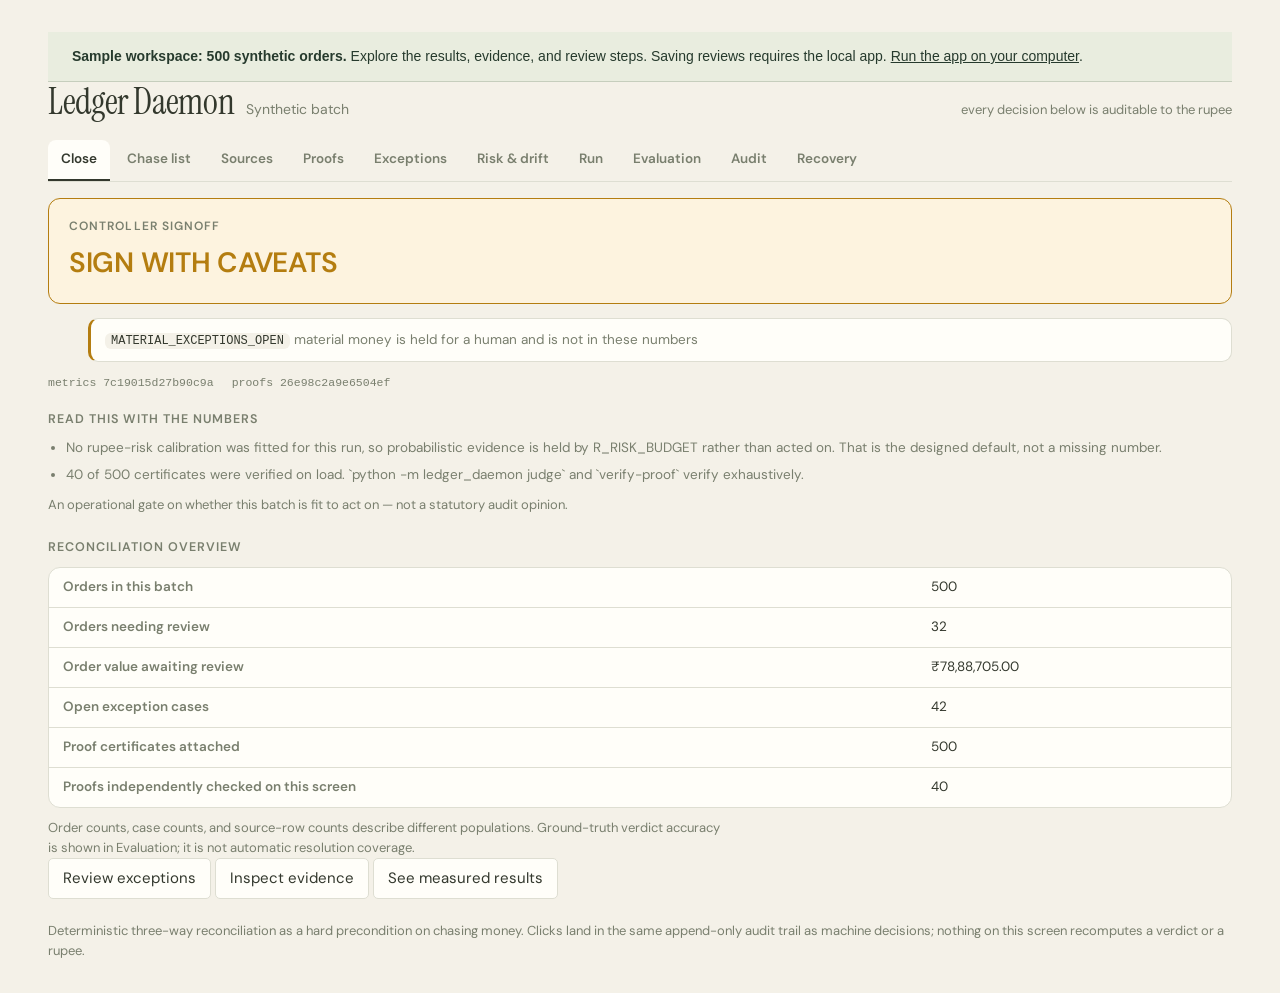
